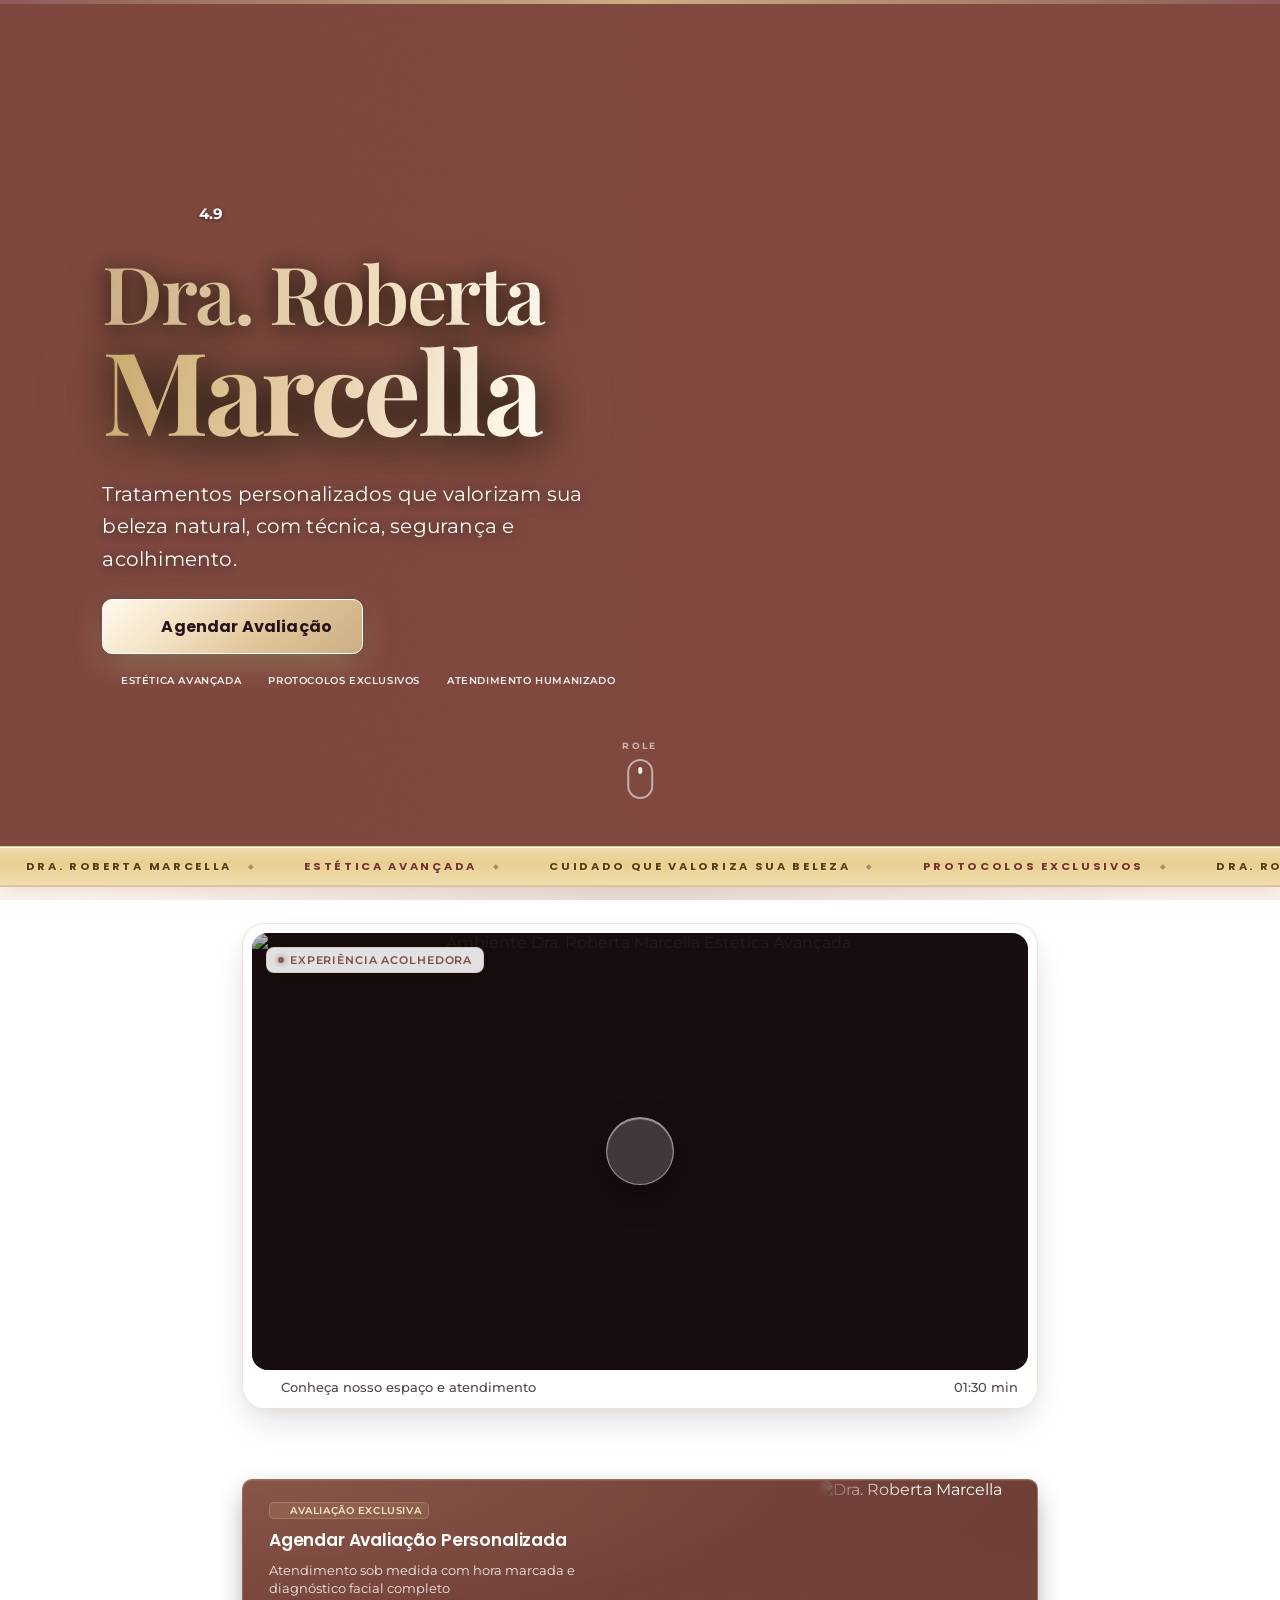
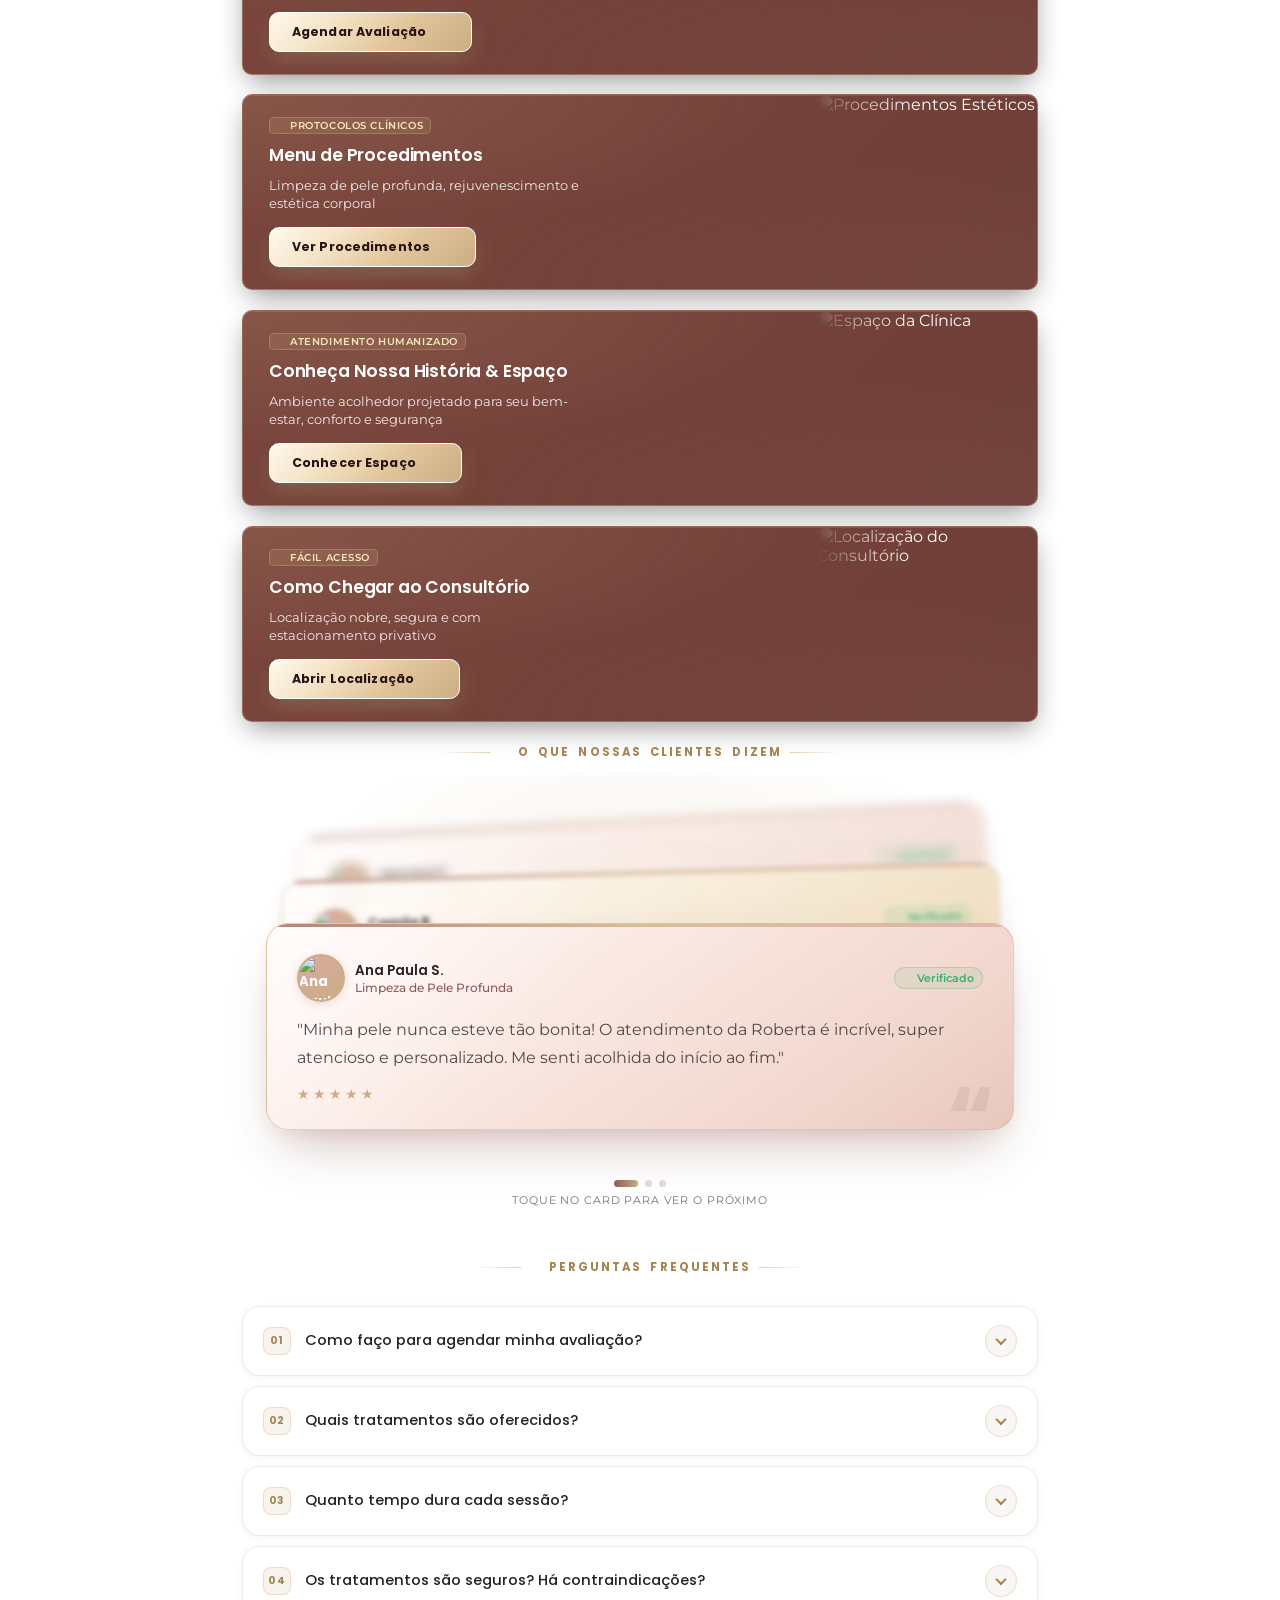
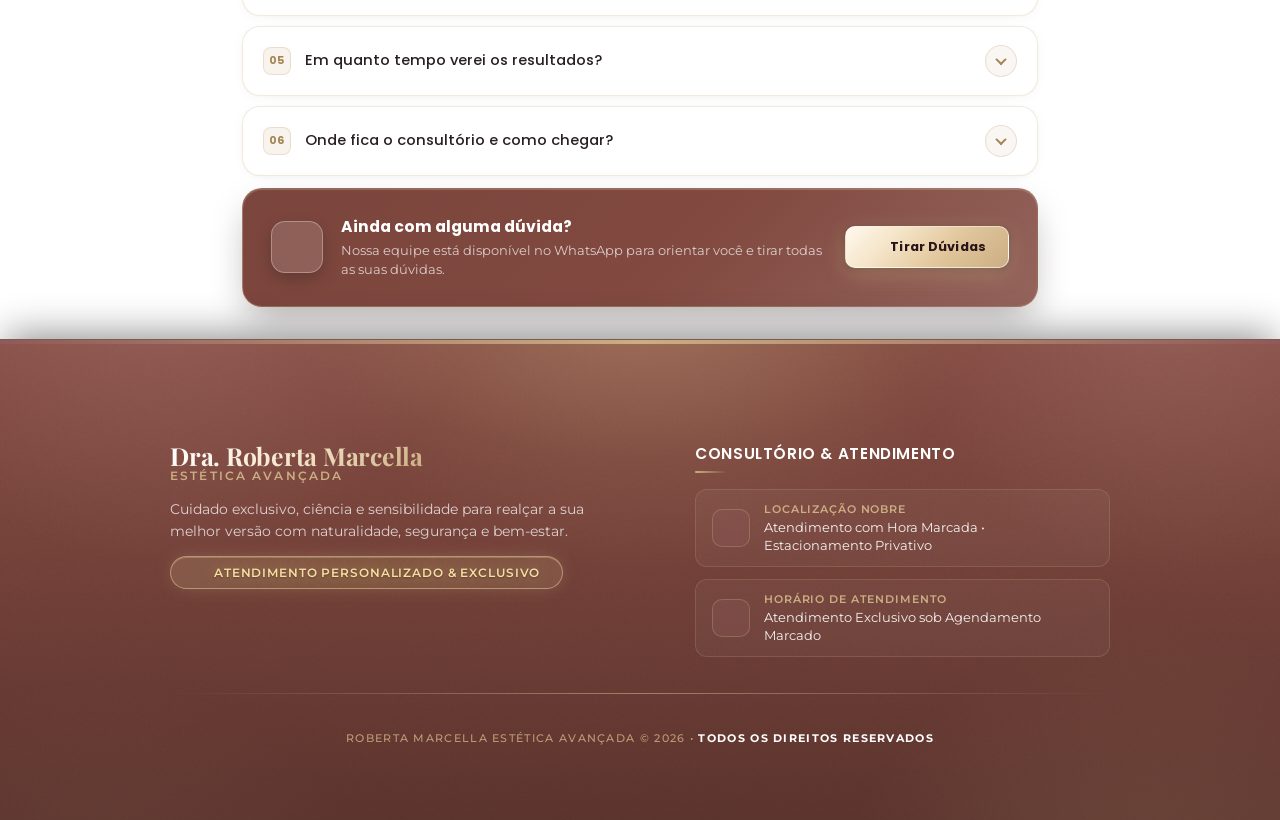
==== index.html @ 6a28aa2c "Update index.html" ====
<!DOCTYPE html>
<html lang="pt-BR" class="no-js">

<head>
  <meta charset="UTF-8">
  <meta name="viewport" content="width=device-width, initial-scale=1.0">
  <title>Dra. Roberta Marcella | Estética Avançada</title>
  <meta name="description"
    content="Agendamento de consultas, tratamentos corporais e faciais, protocolos exclusivos e contato direto com Dra. Roberta Marcella Estética Avançada.">
  
        <!-- ===================================================================
       PAINEL DE CONFIGURAÇÕES RÁPIDAS (DRA. ROBERTA MARCELLA)
       ===================================================================
       Como usar:
       • Cole o link direto da sua imagem (HTTPS) em cada campo abaixo.
       • Não precisa mexer em nenhum outro arquivo — tudo fica aqui!
       • Para o Hero, há 3 links responsivos (celular, tablet e computador).
       • Para os Cards e Depoimentos, cole o link único da imagem.
       =================================================================== -->
  <script>
    window.CONFIG_ROBERTA = {

      // ╔══════════════════════════════════════════════════════════════╗
      // ║  1. IMAGENS DO HERO — Uma para cada dispositivo              ║
      // ╚══════════════════════════════════════════════════════════════╝

      // Computador / Desktop (recomendado: 1920×1080px, paisagem larga):
      heroImgDesktop: 'https://github.com/robertamarcellaofc-eng/pagbio/blob/4ae8e3ae127b27260692e2192f2fcd5a905ad024/desktop.webp',

      // Tablet (recomendado: 1200×1000px, quase quadrada):
      heroImgTablet:  'https://images.unsplash.com/photo-1600334129128-685c5582fd35?q=80&w=1200&h=1000&auto=format&fit=crop',

      // Celular / Mobile (recomendado: 760×1200px, retrato/vertical):
      heroImgMobile:  'https://images.unsplash.com/photo-1594824476967-48c8b964273f?q=80&w=760&h=1200&auto=format&fit=crop',

      // Textura Premium de fundo do Hero (efeito Damask):
      heroTextureImg: 'https://images.unsplash.com/photo-1618005182384-a83a8bd57fbe?q=80&w=1000&auto=format&fit=crop',

      // ╔══════════════════════════════════════════════════════════════╗
      // ║  2. FOTOS DOS CARDS DE ATENDIMENTO                          ║
      // ║     Cole o link direto de cada foto (mesma imagem para      ║
      // ║     todos os tamanhos — o navegador adapta automaticamente). ║
      // ╚══════════════════════════════════════════════════════════════╝

      // Card 1 — Agendar Avaliação Personalizada:
      card1Img: 'https://images.unsplash.com/photo-1594824476967-48c8b964273f?q=80&w=900&auto=format&fit=crop',

      // Card 2 — Menu de Procedimentos:
      card2Img: 'https://images.unsplash.com/photo-1570172619644-dfd03ed5d881?q=80&w=900&auto=format&fit=crop',

      // Card 3 — Conheça Nossa História & Espaço:
      card3Img: 'https://images.unsplash.com/photo-1600334129128-685c5582fd35?q=80&w=900&auto=format&fit=crop',

      // Card 4 — Como Chegar ao Consultório:
      card4Img: 'https://images.unsplash.com/photo-1600334089648-b0d9d3028eb2?q=80&w=900&auto=format&fit=crop',

      // ╔══════════════════════════════════════════════════════════════╗
      // ║  3. FOTOS DOS DEPOIMENTOS DE CLIENTES                       ║
      // ╚══════════════════════════════════════════════════════════════╝

      // Depoimento 1 — Ana Paula S.:
      testiAvatar1: 'https://images.unsplash.com/photo-1552693673-1bf958298935?q=80&w=300&auto=format&fit=crop',

      // Depoimento 2 — Camila R.:
      testiAvatar2: 'https://images.unsplash.com/photo-1540555700478-4be289fbecef?q=80&w=300&auto=format&fit=crop',

      // Depoimento 3 — Mariana F.:
      testiAvatar3: 'https://images.unsplash.com/photo-1522337360788-8b13dee7a37e?q=80&w=300&auto=format&fit=crop',

      // ╔══════════════════════════════════════════════════════════════╗
      // ║  4. CONFIGURAÇÕES GERAIS                                    ║
      // ╚══════════════════════════════════════════════════════════════╝

      // Link do vídeo do YouTube (cole o link completo ou encurtado):
      videoUrl: 'https://www.youtube.com/watch?v=dQw4w9WgXcQ',

      // Número de WhatsApp oficial (com código do país + DDD + número):
      whatsappNumero: '5582993535363',

      // Títulos dinâmicos que se alternam na aba do navegador:
      titulosAba: [
        'Dra. Roberta Marcella | Estética Avançada',
        '✨ Olá! Seja muito bem-vinda(o)',
        'Dra. Roberta Marcella | Estética Avançada',
        '💖 Cuidado que valoriza sua beleza'
      ],
      tempoTrocaTituloMs: 3400
    };
  </script>

  <!-- Favicon e Ícone Oficial da aba via link online -->
  <link rel="icon" type="image/png" href="https://images.unsplash.com/photo-1594824476967-48c8b964273f?q=80&w=64&h=64&auto=format&fit=crop" id="siteFavicon">
  <link rel="apple-touch-icon" href="https://images.unsplash.com/photo-1594824476967-48c8b964273f?q=80&w=180&h=180&auto=format&fit=crop">
  
  <!-- Remove no-js imediatamente para transições visuais suaves -->
  <script>document.documentElement.classList.remove('no-js');</script>

  <!-- Fontes de Luxo: Playfair Display, Poppins & Montserrat -->
  <link rel="preconnect" href="https://fonts.googleapis.com">
  <link rel="preconnect" href="https://fonts.gstatic.com" crossorigin>
  <link rel="preload" as="style"
    href="https://fonts.googleapis.com/css2?family=Montserrat:ital,wght@0,300;0,400;0,500;0,600;0,700;1,400&family=Playfair+Display:ital,wght@0,500;0,600;0,700;0,800;1,600&family=Poppins:wght@300;400;500;600;700;800&display=swap">
  <link
    href="https://fonts.googleapis.com/css2?family=Montserrat:ital,wght@0,300;0,400;0,500;0,600;0,700;1,400&family=Playfair+Display:ital,wght@0,500;0,600;0,700;0,800;1,600&family=Poppins:wght@300;400;500;600;700;800&display=swap"
    rel="stylesheet" media="print" onload="this.media='all'">
  <noscript>
    <link
      href="https://fonts.googleapis.com/css2?family=Montserrat:ital,wght@0,300;0,400;0,500;0,600;0,700;1,400&family=Playfair+Display:ital,wght@0,500;0,600;0,700;0,800;1,600&family=Poppins:wght@300;400;500;600;700;800&display=swap"
      rel="stylesheet">
  </noscript>

    <!-- Folha de Estilos Centralizada e Unificada (CSS Completo) -->
  <style>
/* ===================================================================
   FOLHA DE ESTILOS UNIFICADA (CSS COMPLETO - DRA. ROBERTA MARCELLA)
   =================================================================== */
/* =========================================================
       SCROLLBAR PERSONALIZADA — paleta Roberta Marcella
       ========================================================= */
::-webkit-scrollbar {
  width: 6px;
}

::-webkit-scrollbar-track {
  background: #F9F3EE;
}

::-webkit-scrollbar-thumb {
  background: linear-gradient(180deg, #8E5A5A 0%, #CBAE83 100%);
  border-radius: 99px;
}

::-webkit-scrollbar-thumb:hover {
  background: #975a51;
}

/* Firefox */
* {
  scrollbar-width: thin;
  scrollbar-color: #8E5A5A #F9F3EE;
}

/* =========================================================
       TEMA: LIGHT MODERNO PREMIUM MINIMALISTA (Fundo Branco Puro & Bege Seda)
       Identidade: Roberta Marcela Estética (Wine, Rose, Ouro Champanhe & Branco)
       ========================================================= */
:root {
  /* =============================================================================
     ★★★ GUIA MESTRE DE CONFIGURAÇÕES — DRA. ROBERTA MARCELLA ★★★
     Todas as cores estão em formato HEX (#RRGGBB).
     Altere os valores neste bloco para atualizar o site inteiro imediatamente.
     ============================================================================= */

  /* ─── 1. PALETA DE CORES OFICIAL (100% EM CÓDIGO HEX) ─────────────────────── */
  --cor-fundo-hero: #814940;
  /* ◀ HEX: Fundo nobre profundo do Hero (#251012) */
  --surface-card: #FFFFFF;
  /* ◀ HEX: Superfície dos cards (#FFFFFF) */
  --color-wine: #8E5A5A;
  /* ◀ HEX: Vinho de assinatura Roberta (#8E5A5A) */
  --color-wine-dark: #975a51;
  /* ◀ HEX: Vinho escuro para destaque (#6D3D3D) */
  --color-wine-soft: #8E5A5A14;
  /* ◀ HEX: Vinho translúcido suave (8% opacidade) */
  --color-rose: #D9A9A4;
  /* ◀ HEX: Rosa estética suave (#D9A9A4) */
  --color-gold: #CBAE83;
  /* ◀ HEX: Dourado nobre champanhe (#CBAE83) */
  --color-gold-dark: #A58452;
  /* ◀ HEX: Dourado escuro para contraste (#A58452) */
  --color-gold-light: #F5E5C9;
  /* ◀ HEX: Dourado claro suave (#F5E5C9) */
  --color-gold-ivory: #FFF9EE;
  /* ◀ HEX: Dourado marfim (#FFF9EE) */
  --color-white: #FFFFFF;
  /* ◀ HEX: Branco puro (#FFFFFF) */

  --text-dark: #292020;
  /* ◀ HEX: Cor principal de títulos escuros (#292020) */
  --text-sub: #524747;
  /* ◀ HEX: Cor de textos secundários (#524747) */
  --text-muted: #7E7070;
  /* ◀ HEX: Cor de textos de apoio e legendas (#7E7070) */

  --border-card: #CBAE8347;
  /* ◀ HEX: Borda padrão de cards (dourado 28%) */
  --border-card-hover: #8E5A5A73;
  /* ◀ HEX: Borda hover de cards (vinho 45%) */

  --shadow-luxury: 0 14px 34px -6px #8E5A5A14, 0 4px 14px -2px #332B2B0A;
  --shadow-luxury-hover: 0 20px 42px -6px #8E5A5A29, 0 8px 20px -2px #CBAE831F;
  --ease-luxury: cubic-bezier(0.16, 1, 0.3, 1);

  /* ─── 2. FOTO OFICIAL DO HERO (Banner através de Links Online) ────────────── */
  --hero-img-mobile: url('https://images.unsplash.com/photo-1594824476967-48c8b964273f?q=80&w=760&h=1200&auto=format&fit=crop');
  --hero-img-tablet: url('https://images.unsplash.com/photo-1600334129128-685c5582fd35?q=80&w=1200&h=1000&auto=format&fit=crop');
  --hero-img-desktop: url('https://github.com/robertamarcellaofc-eng/pagbio/blob/4ae8e3ae127b27260692e2192f2fcd5a905ad024/desktop.webp');
  --hero-texture-img: url('https://images.unsplash.com/photo-1618005182384-a83a8bd57fbe?q=80&w=1000&auto=format&fit=crop');

  /* ─── 2b. IMAGEM LATERAL DOS CARDS 100% DENTRO DO CONTAINER ───────────────
     A imagem fica TOTALMENTE contida dentro do card (sem passar do container),
     com a lateral direita exibindo a foto e transicionando em degradê suave
     para a cor do fundo do card. Largura 100% personalizável por dispositivo.
     ─────────────────────────────────────────────────────────────────────────── */
  --card-img-largura-desktop: 220px;
  /* ◀ DESKTOP: largura da imagem lateral dentro do card */
  --card-img-degrade-corte-desktop: 30%;
  /* ◀ DESKTOP: início do degradê suave (da esquerda para a direita da foto) */
  --card-padding-direita-desktop: 180px;
  /* ◀ DESKTOP: espaço interno à direita para o texto não sobrepor o foco da foto */
  --card-gap-desktop: 20px;
  /* ◀ DESKTOP: espaçamento vertical entre os cards */

  --card-img-largura-tablet: 170px;
  /* ◀ TABLET : largura da imagem lateral dentro do card */
  --card-img-degrade-corte-tablet: 25%;
  /* ◀ TABLET : início do degradê suave */
  --card-padding-direita-tablet: 140px;
  /* ◀ TABLET : espaço interno à direita para o texto */
  --card-gap-tablet: 18px;
  /* ◀ TABLET : espaçamento vertical entre os cards */

  --card-img-largura-mobile: 130px;
  /* ◀ MOBILE : largura da imagem lateral dentro do card */
  --card-img-degrade-corte-mobile: 20%;
  /* ◀ MOBILE : início do degradê suave */
  --card-padding-direita-mobile: 100px;
  /* ◀ MOBILE : espaço interno à direita para o texto */
  --card-gap-mobile: 16px;
  /* ◀ MOBILE : espaçamento vertical entre os cards */

  /* ─── 3. DEGRADÊ E VISIBILIDADE DA FOTO DO HERO (Cores em HEX) ─────────────── */
  /* Desktop (lateral esquerda -> direita): */
  --hero-degrade-desktop-solido: 35%;
  /* ◀ DESKTOP: início do degradê a partir da esquerda (100% opaco da cor) */
  --hero-degrade-desktop-transparente: 68%;
  /* ◀ DESKTOP: ponto onde a foto fica 100% livre, nítida e transparente */
  --hero-degrade-desktop-cor-opacidade: 1;
  /* ◀ DESKTOP: 1 = 100% sólido da cor sobre o texto à esquerda */
  --hero-degrade-desktop-img-opacidade: 0;
  /* ◀ DESKTOP: sombra sobre a foto (0 = 100% transparente sobre a imagem) */

  /* Tablet (vertical topo -> base): */
  --hero-degrade-tablet-sombra-inicio: 30%;
  /* ◀ TABLET: início da transição suave a partir do topo (100% transparente) */
  --hero-degrade-tablet-sombra-solida: 62%;
  /* ◀ TABLET: início do fundo 100% sólido na base */

  /* Celular (vertical topo -> base): */
  --hero-degrade-mobile-sombra-inicio: 28%;
  /* ◀ MOBILE: início da transição suave a partir do topo (100% transparente) */
  --hero-degrade-mobile-sombra-solida: 58%;
  /* ◀ MOBILE: início do fundo 100% sólido na base */

  /* =============================================================================
     ─── 4. HERO: CONTAINER PRINCIPAL DO CONTEÚDO (.hero-content) ─────────────
     Controla a largura e altura do bloco geral de textos do Hero.
     ============================================================================= */
  --hero-content-largura-desktop: 620px;
  /* ◀ DESKTOP: largura do container principal */
  --hero-content-altura-desktop: auto;
  /* ◀ DESKTOP: altura do container principal */

  --hero-content-largura-tablet: 580px;
  /* ◀ TABLET : largura do container principal */
  --hero-content-altura-tablet: auto;
  /* ◀ TABLET : altura do container principal */

  --hero-content-largura-mobile: 100%;
  /* ◀ MOBILE : largura do container principal */
  --hero-content-altura-mobile: auto;
  /* ◀ MOBILE : altura do container principal */

  /* =============================================================================
     ─── 5. HERO: CONTAINER E TEXTOS DO TÍTULO («DRA. ROBERTA MARCELLA») ────────
     Controla tamanho, largura e altura do título por dispositivo.
     ============================================================================= */
  /* [DESKTOP] (computadores e notebooks ≥ 1024px) */
  --nome-largura-desktop: 860px;
  /* ◀ DESKTOP: largura do container do título */
  --nome-altura-desktop: auto;
  /* ◀ DESKTOP: altura do container do título */
  --nome-prefix-size-desktop: 5.0rem;
  /* ◀ DESKTOP: tamanho da fonte de «Dra. Roberta» */
  --nome-prefix-largura-desktop: 100%;
  /* ◀ DESKTOP: largura da linha «Dra. Roberta» */
  --nome-prefix-altura-desktop: 1.02;
  /* ◀ DESKTOP: altura de linha de «Dra. Roberta» */
  --nome-main-size-desktop: 7.2rem;
  /* ◀ DESKTOP: tamanho da fonte de «Marcella» */
  --nome-main-largura-desktop: 100%;
  /* ◀ DESKTOP: largura da linha «Marcella» */
  --nome-main-altura-desktop: 1.0;
  /* ◀ DESKTOP: altura de linha de «Marcella» */
  --nome-espacamento-desktop: -0.03em;
  /* ◀ DESKTOP: espaçamento entre letras */

  /* [TABLET] (iPads e tablets 481px a 1023px) */
  --nome-largura-tablet: 660px;
  /* ◀ TABLET : largura do container do título */
  --nome-altura-tablet: auto;
  /* ◀ TABLET : altura do container do título */
  --nome-prefix-size-tablet: 3.2rem;
  /* ◀ TABLET : tamanho da fonte de «Dra. Roberta» */
  --nome-prefix-largura-tablet: 100%;
  /* ◀ TABLET : largura da linha «Dra. Roberta» */
  --nome-prefix-altura-tablet: 1.04;
  /* ◀ TABLET : altura de linha de «Dra. Roberta» */
  --nome-main-size-tablet: 5.4rem;
  /* ◀ TABLET : tamanho da fonte de «Marcella» */
  --nome-main-largura-tablet: 100%;
  /* ◀ TABLET : largura da linha «Marcella» */
  --nome-main-altura-tablet: 1.02;
  /* ◀ TABLET : altura de linha de «Marcella» */
  --nome-espacamento-tablet: -0.03em;
  /* ◀ TABLET : espaçamento entre letras */

  /* [CELULAR] (smartphones ≤ 480px) */
  --nome-largura-mobile: 100%;
  /* ◀ MOBILE : largura do container do título */
  --nome-altura-mobile: auto;
  /* ◀ MOBILE : altura do container do título */
  --nome-prefix-size-mobile: 2.5rem;
  /* ◀ MOBILE : tamanho da fonte de «Dra. Roberta» */
  --nome-prefix-largura-mobile: 100%;
  /* ◀ MOBILE : largura da linha «Dra. Roberta» */
  --nome-prefix-altura-mobile: 1.05;
  /* ◀ MOBILE : altura de linha de «Dra. Roberta» */
  --nome-main-size-mobile: 4.0rem;
  /* ◀ MOBILE : tamanho da fonte de «Marcella» */
  --nome-main-largura-mobile: 100%;
  /* ◀ MOBILE : largura da linha «Marcella» */
  --nome-main-altura-mobile: 1.03;
  /* ◀ MOBILE : altura de linha de «Marcella» */
  --nome-espacamento-mobile: -0.025em;
  /* ◀ MOBILE : espaçamento entre letras */

  /* =============================================================================
     ─── 6. HERO: SUBTÍTULO / DESCRIÇÃO (.hero-subtitle) ────────────────────────
     Controla largura, altura e tamanho do texto de descrição do Hero.
     ============================================================================= */
  --hero-subtitulo-largura-desktop: 540px;
  /* ◀ DESKTOP: largura máxima do subtítulo */
  --hero-subtitulo-fonte-desktop: 1.25rem;
  /* ◀ DESKTOP: tamanho da fonte do subtítulo */
  --hero-subtitulo-altura-desktop: 1.62;
  /* ◀ DESKTOP: altura da linha do subtítulo */
  --hero-subtitulo-cor-desktop: #FFFFFF;
  /* ◀ DESKTOP: cor do texto em HEX */

  --hero-subtitulo-largura-tablet: 480px;
  /* ◀ TABLET : largura máxima do subtítulo */
  --hero-subtitulo-fonte-tablet: 1.05rem;
  /* ◀ TABLET : tamanho da fonte do subtítulo */
  --hero-subtitulo-altura-tablet: 1.55;
  /* ◀ TABLET : altura da linha do subtítulo */
  --hero-subtitulo-cor-tablet: #FFFFFF;
  /* ◀ TABLET : cor do texto em HEX */

  --hero-subtitulo-largura-mobile: 100%;
  /* ◀ MOBILE : largura máxima do subtítulo */
  --hero-subtitulo-fonte-mobile: 0.95rem;
  /* ◀ MOBILE : tamanho da fonte do subtítulo */
  --hero-subtitulo-altura-mobile: 1.50;
  /* ◀ MOBILE : altura da linha do subtítulo */
  --hero-subtitulo-cor-mobile: #FFFFFF;
  /* ◀ MOBILE : cor do texto em HEX */

  /* =============================================================================
     ─── 7. QUESTÕES / FAQ (DOBRA 6 — PERGUNTAS FREQUENTES) ─────────────────────
     Controla container geral, cards, perguntas, respostas e cores em HEX.
     ============================================================================= */
  /* Container geral da lista de questões */
  --faq-container-largura-desktop: 880px;
  /* ◀ FAQ: largura máxima no desktop */
  --faq-container-largura-mobile: 100%;
  /* ◀ FAQ: largura máxima no mobile */

  /* Card individual da questão (.faq-item) */
  --faq-card-largura: 100%;
  /* ◀ FAQ: largura do card */
  --faq-card-altura-min: 68px;
  /* ◀ FAQ: altura mínima da pergunta fechada */
  --faq-card-fundo: #FFFFFF;
  /* ◀ FAQ: cor de fundo fechado em HEX */
  --faq-card-fundo-aberto: #FBF7F4;
  /* ◀ FAQ: cor de fundo aberto em HEX */
  --faq-card-borda: #CBAE8342;
  /* ◀ FAQ: cor da borda fechado em HEX */
  --faq-card-borda-aberto: #8E5A5A6B;
  /* ◀ FAQ: cor da borda aberto em HEX */

  /* Texto da Pergunta (.faq-q-text) */
  --faq-pergunta-fonte-desktop: 0.92rem;
  /* ◀ FAQ: tamanho da fonte da pergunta no desktop */
  --faq-pergunta-fonte-mobile: 0.88rem;
  /* ◀ FAQ: tamanho da fonte da pergunta no celular */
  --faq-pergunta-altura-linha: 1.45;
  /* ◀ FAQ: altura da linha do texto da pergunta */
  --faq-pergunta-cor: #292020;
  /* ◀ FAQ: cor do texto da pergunta fechada em HEX */
  --faq-pergunta-cor-aberto: #975a51;
  /* ◀ FAQ: cor do texto da pergunta aberta em HEX */

  /* Texto da Resposta (.faq-answer-inner) */
  --faq-resposta-fonte-desktop: 0.86rem;
  /* ◀ FAQ: tamanho da fonte da resposta no desktop */
  --faq-resposta-fonte-mobile: 0.82rem;
  /* ◀ FAQ: tamanho da fonte da resposta no celular */
  --faq-resposta-altura-linha: 1.80;
  /* ◀ FAQ: altura da linha da resposta */
  --faq-resposta-cor: #524747;
  /* ◀ FAQ: cor do texto da resposta em HEX */
  --faq-resposta-fundo: #FAF6F2CC;
  /* ◀ FAQ: cor de fundo da caixa de resposta em HEX */
  --faq-resposta-borda: #CBAE832E;
  /* ◀ FAQ: borda da caixa de resposta em HEX */

  /* Número da Questão (.faq-num) */
  --faq-num-largura: 28px;
  /* ◀ FAQ: largura do círculo/pill do número */
  --faq-num-altura: 28px;
  /* ◀ FAQ: altura do círculo/pill do número */
  --faq-num-fonte: 0.66rem;
  /* ◀ FAQ: tamanho do número */
  --faq-num-fundo: #CBAE8324;
  /* ◀ FAQ: fundo do número fechado em HEX */
  --faq-num-fundo-aberto: #8E5A5A;
  /* ◀ FAQ: fundo do número aberto em HEX */
  --faq-num-cor: #A58452;
  /* ◀ FAQ: cor do número fechado em HEX */
  --faq-num-cor-aberto: #FFFFFF;
  /* ◀ FAQ: cor do número aberto em HEX */
}

/* =============================================================================
   ★★★ ÍNDICE GERAL DE SEÇÕES & ENDEREÇOS (HTML ⇄ CSS) ★★★
   Guia rápido para localizar qualquer seção tanto no HTML quanto no CSS:

   [SEÇÃO 1] HERO / BANNER PRINCIPAL
   • HTML: <section class="hero-section"> (linhas ~65 a ~145)
   • CSS : style.css (linhas ~330 base e ~3310 responsivo)
   • Variáveis de Controle no :root:
     - Container geral: --hero-content-largura-* e --hero-content-altura-*
     - Título «Dra. Roberta Marcella»: --nome-largura-*, --nome-prefix-size-*, --nome-main-size-*
     - Subtítulo: --hero-subtitulo-largura-*, --hero-subtitulo-fonte-*
     - Degradê e Visibilidade da foto: --hero-degrade-*

   [SEÇÃO 2] MARQUEE INFINITO (FAIXA DE DESTAQUES)
   • HTML: <section class="marquee-strip"> (linhas ~145 a ~175)
   • CSS : style.css (linhas ~540 a ~600)

   [SEÇÃO 3] PLAYER DE VÍDEO CINEMA
   • HTML: <section class="video-card-section"> (linhas ~180 a ~245)
   • CSS : style.css (linhas ~610 a ~720 e ~3205 a ~3225)
   • Configuração de Vídeo (YouTube URL/ID): no script.js em VIDEO_CONFIG

   [SEÇÃO 4] BOTÕES E CARDS DE ATENDIMENTO (BIO LINKS)
   • HTML: <div class="links-column" id="secao-agendar"> (linhas ~250 a ~350)
   • CSS : style.css (linhas ~800 a ~1050 e ~3495 a ~3815)
   • Itens:
     - Card 1: Agendar Avaliação Personalizada (Abre modal de agendamento)
     - Card 2: Guia de Procedimentos Exclusivos (Link / WhatsApp)
     - Card 3: Falar no WhatsApp com Roberta
     - Card 4: Localização e Como Chegar (Google Maps)
     - Card 5: Instagram Oficial

   [SEÇÃO 5] QUEM SÃO NOSSOS CLIENTES (DEPOIMENTOS)
   • HTML: <section class="testimonials-section"> (linhas ~355 a ~450)
   • CSS : style.css (linhas ~1350 a ~1650)
   • Depoimentos: 1 (Ana Paula S.), 2 (Camila R.), 3 (Mariana F.)

   [SEÇÃO 6] QUESTÕES / PERGUNTAS FREQUENTES (FAQ)
   • HTML: <section class="faq-section"> (linhas ~455 a ~620)
   • CSS : style.css (linhas ~2165 a ~2415)
   • Variáveis de Controle no :root: --faq-container-largura-*, --faq-card-*, --faq-pergunta-*, --faq-resposta-*

   [SEÇÃO 7] CTA TIRAR DÚVIDAS NO WHATSAPP
   • HTML: <div class="faq-contact-card"> (linhas ~625 a ~645)
   • CSS : style.css (linhas ~2420 a ~2575)

   [SEÇÃO 8] RODAPÉ INSTITUCIONAL (FOOTER)
   • HTML: <footer class="bio-footer"> (linhas ~655 a ~670)
   • CSS : style.css (linhas ~2780 a ~2860 e ~3820 a ~3880)

   [SEÇÃO 9] MODAL DE AGENDAMENTO PERSONALIZADO
   • HTML: <div class="agend-modal" id="agendModal"> (linhas ~680 a ~790)
   • CSS : style.css (linhas ~2870 a ~3135)
   ============================================================================= */

/* Barra de progresso animada fixa no topo superior do header */
.header-scroll-progress-bar {
  position: fixed;
  top: 0;
  left: 0;
  height: 4px;
  width: 0%;
  background: linear-gradient(90deg, #8E5A5A 0%, #CBAE83 35%, #FFF0D4 55%, #CBAE83 75%, #8E5A5A 100%);
  box-shadow: 0 0 14px rgba(203, 174, 131, 0.9), 0 0 6px rgba(255, 240, 212, 0.8);
  z-index: 99999;
  transition: width 0.08s ease-out;
  pointer-events: none;
}

* {
  box-sizing: border-box;
  margin: 0;
  padding: 0;
}

body {
  min-height: 100vh;
  color: var(--text-dark);
  font-family: 'Montserrat', sans-serif;
  display: flex;
  flex-direction: column;
  align-items: center;
  padding: 0;
  /* O espaçamento lateral fica por conta de cada seção, para permitir seções full-bleed */
  position: relative;
  overflow-x: hidden;
  -webkit-font-smoothing: antialiased;
  /* Fundo branco "premium": continua branco, mas com camadas suaves de
         luz colorida (dourado/rosé/vinho) para dar profundidade sem perder
         a base clara, mais um leve véu de textura para um acabamento
         moderno e sofisticado (não plano). Os destaques em vinho/dourado
         logo abaixo do cabeçalho e logo acima do rodapé usam a mesma cor
         de fundo dessas duas peças, para a página inteira parecer uma
         coisa só (sem sair da paleta já usada na landing page). Alguns
         brilhos brancos suaves (detalhes brancos) reforçam o acabamento
         minimalista, sem tirar o fundo do branco. */
  background-color: #FFFFFF;
  background-image:
    radial-gradient(520px circle at 22% 30%, rgba(255, 255, 255, 0.9), transparent 60%),
    radial-gradient(460px circle at 82% 62%, rgba(255, 255, 255, 0.85), transparent 60%),
    radial-gradient(1200px circle at 8% -5%, rgba(203, 174, 131, 0.16), transparent 55%),
    radial-gradient(950px circle at 96% 8%, rgba(217, 169, 164, 0.16), transparent 55%),
    radial-gradient(900px circle at 50% 0%, rgba(142, 90, 90, 0.10), transparent 45%),
    radial-gradient(850px circle at 100% 58%, rgba(142, 90, 90, 0.08), transparent 55%),
    radial-gradient(700px circle at 15% 45%, rgba(203, 174, 131, 0.07), transparent 55%),
    radial-gradient(1100px circle at 50% 100%, rgba(142, 90, 90, 0.16), transparent 50%),
    linear-gradient(180deg, #FFFFFF 0%, #FDFBF8 35%, #FDF9F5 65%, #FBF2EF 100%);
  background-attachment: fixed;
}

/* Véu de grão finíssimo sobre todo o fundo branco: dá um acabamento
       "premium" (levemente texturizado, como papel/tecido nobre) sem
       tirar o fundo do branco nem atrapalhar a leitura */
body::before {
  content: '';
  position: fixed;
  inset: 0;
  z-index: 0;
  pointer-events: none;
  opacity: 0.035;
  mix-blend-mode: multiply;
  background-image: url("data:image/svg+xml,%3Csvg xmlns='http://www.w3.org/2000/svg' width='160' height='160'%3E%3Cfilter id='n'%3E%3CfeTurbulence type='fractalNoise' baseFrequency='0.9' numOctaves='2' stitchTiles='stitch'/%3E%3C/filter%3E%3Crect width='100%25' height='100%25' filter='url(%23n)'/%3E%3C/svg%3E");
}

/* =========================================================
       ANIMAÇÕES DE ROLAGEM — entrada, texto e saída, usadas na
       página inteira. Um elemento com a classe .reveal começa
       escondido; ao entrar na tela ganha a classe .in-view (JS,
       via IntersectionObserver) e aparece suavemente. Ao sair da
       tela de novo (rolando para cima ou para baixo), a classe é
       removida e ele volta ao estado escondido — assim reaparece
       (anima de novo) toda vez que passa pela viewport.
       Quem não tem JavaScript habilitado simplesmente vê tudo já
       visível (ver regra "no-js" mais abaixo), então nada some.
       ========================================================= */
.reveal {
  opacity: 0;
  transform: translateY(30px);
  transition: opacity 0.7s var(--ease-luxury), transform 0.7s var(--ease-luxury);
  will-change: opacity, transform;
}

.reveal.in-view {
  opacity: 1;
  transform: translateY(0);
}

.reveal-fade {
  opacity: 0;
  transition: opacity 0.8s ease;
}

.reveal-fade.in-view {
  opacity: 1;
}

/* Texto que entra palavra por palavra (o JS envolve cada palavra
       num <span class="word">); sem JS, o texto aparece normal e
       inteiro, sem nenhuma palavra escondida */
.reveal-text .word {
  display: inline-block;
  opacity: 0;
  transform: translateY(0.5em);
  transition: opacity 0.55s var(--ease-luxury), transform 0.55s var(--ease-luxury);
}

.reveal-text.in-view .word {
  opacity: 1;
  transform: translateY(0);
}

/* Sem JavaScript: nada de .reveal fica escondido para sempre */
html.no-js .reveal,
html.no-js .reveal-fade {
  opacity: 1;
  transform: none;
}

html.no-js .reveal-text .word {
  opacity: 1;
  transform: none;
}

/* Respeita a preferência de "reduzir movimento" do sistema/navegador:
       remove praticamente todas as animações e transições da página. */
@media (prefers-reduced-motion: reduce) {

  *,
  *::before,
  *::after {
    animation-duration: 0.01ms !important;
    animation-iteration-count: 1 !important;
    transition-duration: 0.01ms !important;
    scroll-behavior: auto !important;
  }

  .reveal,
  .reveal-fade,
  .bio-btn,
  .faq-item,
  .hero-cta-button,
  .testi-carousel.js-ready .testi-card>* {
    opacity: 1 !important;
    transform: none !important;
    translate: 0 0 !important;
  }

  .reveal-text .word {
    opacity: 1 !important;
    transform: none !important;
  }
}

/* Ocultação acessível (SEO e leitores de tela) */
.sr-only {
  position: absolute;
  width: 1px;
  height: 1px;
  padding: 0;
  margin: -1px;
  overflow: hidden;
  clip: rect(0, 0, 0, 0);
  white-space: nowrap;
  border: 0;
}

/* =========================================================
       0. SEÇÃO HERO (Full-bleed com foto à direita & degradê lateral)
       ========================================================= */
.hero-section {
  position: relative;
  z-index: 1;
  width: 100%;
  overflow: hidden;
  display: flex;
  flex-direction: column;
  align-items: center;
  justify-content: center;
  padding: 95px 24px 70px;
  min-height: 75vh;
  background: var(--cor-fundo-hero, #251012); /* ◀ COR DO HERO — altere --cor-fundo-hero no :root */
  animation: fadeInHero 1s var(--ease-luxury) forwards;
}

/* Imagem de fundo da seção com a foto da Roberta na lateral direita (100% ESTÁTICA, responsiva) */
.hero-bg {
  position: absolute;
  inset: 0;
  z-index: 0;
  background-image: var(--hero-img-desktop);
  background-size: cover;
  background-position: right bottom;
  background-repeat: no-repeat;
  will-change: auto;
  transform: none !important;
  animation: none !important;
}

@media (max-width: 1024px) {
  .hero-bg {
    background-image: var(--hero-img-tablet, var(--hero-img-desktop));
  }
}

@media (max-width: 768px) {
  .hero-bg {
    background-image: var(--hero-img-mobile, var(--hero-img-tablet, var(--hero-img-desktop)));
    background-position: 72% center;
  }
}

@media (max-width: 1024px) {
  .hero-bg {
    background-image: var(--hero-img-tablet, var(--hero-img-desktop));
  }
}

@media (max-width: 768px) {
  .hero-bg {
    background-image: var(--hero-img-mobile, var(--hero-img-tablet, var(--hero-img-desktop)));
    background-position: 72% center;
  }
}

/* Degradê lateral do hero configurável:
   - 100% visível à esquerda sob o texto (cor sólida)
   - Transição suave até a foto
   - Fundo premium à esquerda: raio de luz + halos dourados + vignette */
.hero-scrim {
  position: absolute;
  inset: 0;
  z-index: 1;
  pointer-events: none;
  background:
    /* ─── CAMADA 1: Raio de luz diagonal dourado (efeito editorial de luxo) ─── */
    conic-gradient(
      from 215deg at 0% 105%,
      transparent 0deg,
      rgba(203, 174, 131, 0.07) 6deg,
      rgba(203, 174, 131, 0.14) 12deg,
      rgba(203, 174, 131, 0.07) 18deg,
      transparent 28deg,
      transparent 360deg
    ),
    /* ─── CAMADA 2: Halo dourado quente — centro-esquerdo ─── */
    radial-gradient(ellipse 70% 90% at 15% 60%,
      rgba(203, 174, 131, 0.28) 0%,
      rgba(142, 90, 90, 0.16) 42%,
      transparent 72%),
    /* ─── CAMADA 3: Brilho âmbar no canto inferior esquerdo ─── */
    radial-gradient(ellipse 50% 45% at 0% 100%,
      rgba(180, 130, 60, 0.22) 0%,
      rgba(142, 90, 90, 0.08) 50%,
      transparent 75%),
    /* ─── CAMADA 4: Acento rosê frio no canto superior esquerdo ─── */
    radial-gradient(ellipse 45% 55% at 5% 0%,
      rgba(217, 169, 164, 0.16) 0%,
      rgba(142, 90, 90, 0.06) 55%,
      transparent 70%),
    /* ─── CAMADA 5: Vignette escura nas bordas (profundidade) ─── */
    radial-gradient(ellipse 100% 100% at 50% 50%,
      transparent 55%,
      rgba(20, 8, 8, 0.30) 100%),
    /* ─── CAMADA 6: Degradê lateral principal (cor hero → transparente) ─── */
    linear-gradient(90deg,
      color-mix(in srgb, var(--cor-fundo-hero) calc(var(--hero-degrade-desktop-cor-opacidade) * 100%), transparent) 0%,
      color-mix(in srgb, var(--cor-fundo-hero) calc(var(--hero-degrade-desktop-cor-opacidade) * 100%), transparent) var(--hero-degrade-desktop-solido),
      color-mix(in srgb, var(--cor-fundo-hero) calc(var(--hero-degrade-desktop-cor-opacidade) * 45%), transparent) calc((var(--hero-degrade-desktop-solido) + var(--hero-degrade-desktop-transparente)) / 2),
      color-mix(in srgb, var(--cor-fundo-hero) 0%, transparent) var(--hero-degrade-desktop-transparente),
      transparent 100%);
}

/* ═══════════════════════════════════════════════════════════════════
   TEXTURA PREMIUM HERO — Damask + Grain
   Camada de textura dupla: tecido damask escuro (imagem) + grain fino (SVG)
   Ambas mascaradas para sumir antes da foto da Dra. Roberta
   ═══════════════════════════════════════════════════════════════════ */
.hero-section::after {
  content: '';
  position: absolute;
  inset: 0;
  z-index: 1;
  pointer-events: none;

  /* Camada 1 (topo): grain fino para micro-textura sobre o damask
     Camada 2 (base): textura damask premium — padrão brocado escuro vinho */
  background-image:
    /* Grain sutil por cima */
    url("data:image/svg+xml,%3Csvg xmlns='http://www.w3.org/2000/svg' width='180' height='180'%3E%3Cfilter id='g'%3E%3CfeTurbulence type='fractalNoise' baseFrequency='0.80' numOctaves='4' stitchTiles='stitch'/%3E%3CfeColorMatrix type='saturate' values='0'/%3E%3C/filter%3E%3Crect width='180' height='180' filter='url(%23g)' opacity='0.6'/%3E%3C/svg%3E"),
    /* Textura damask premium original */
    var(--hero-texture-img, url('https://images.unsplash.com/photo-1618005182384-a83a8bd57fbe?q=80&w=1000&auto=format&fit=crop'));

  background-repeat: repeat, repeat;
  background-size: 180px 180px, 520px 520px;
  background-blend-mode: overlay, normal;

  /* Máscara em gradiente: textura rica à esquerda → invisível antes da foto */
  -webkit-mask-image: linear-gradient(90deg,
    rgba(255,255,255, 0.22) 0%,
    rgba(255,255,255, 0.20) 20%,
    rgba(255,255,255, 0.12) 38%,
    rgba(255,255,255, 0.04) 50%,
    transparent 65%);
  mask-image: linear-gradient(90deg,
    rgba(255,255,255, 0.22) 0%,
    rgba(255,255,255, 0.20) 20%,
    rgba(255,255,255, 0.12) 38%,
    rgba(255,255,255, 0.04) 50%,
    transparent 65%);

  /* multiply: funde a textura ao fundo escuro sem clarear — efeito veludo */
  mix-blend-mode: multiply;
  opacity: 0.85;
}

/* Coluna de conteúdo do Hero (alinhada à esquerda no desktop) */
.hero-content {
  position: relative;
  z-index: 2;
  width: 100%;
  max-width: 1120px;
  display: flex;
  flex-direction: column;
  align-items: flex-start;
  text-align: left;
  gap: 16px;
}

.hero-trust {
  display: flex;
  flex-wrap: wrap;
  justify-content: flex-start;
  gap: 10px;
  margin-top: 6px;
}

.hero-trust-item {
  display: inline-flex;
  align-items: center;
  gap: 6px;
  padding: 7px 15px;
  border-radius: 999px;
  background: rgba(255, 255, 255, 0.12);
  border: 1px solid rgba(255, 255, 255, 0.25);
  backdrop-filter: blur(10px);
  -webkit-backdrop-filter: blur(10px);
  font-size: 0.68rem;
  font-weight: 600;
  letter-spacing: 0.06em;
  text-transform: uppercase;
  white-space: nowrap;
  color: rgba(255, 255, 255, 0.95);
  box-shadow: 0 4px 14px rgba(0, 0, 0, 0.22);
}

.hero-trust-item i,
.hero-trust-item svg {
  width: 13px;
  height: 13px;
  color: var(--color-gold);
  stroke: var(--color-gold);
}

.hero-subtitle {
  font-family: 'Montserrat', sans-serif;
  font-size: clamp(1rem, 2.2vw, 1.15rem);
  font-weight: 400;
  letter-spacing: 0.01em;
  max-width: 520px;
  line-height: 1.6;
  color: rgba(255, 255, 255, 0.94);
  text-shadow: 0 2px 14px rgba(20, 10, 10, 0.6);
}

.hero-cta-button {
  margin-top: 6px;
}

/* Indicador de rolagem no rodapé do Hero — convida a descer a página */
.hero-scroll-cue {
  position: absolute;
  left: 50%;
  bottom: 22px;
  transform: translateX(-50%);
  z-index: 2;
  display: none;
  flex-direction: column;
  align-items: center;
  gap: 8px;
  pointer-events: none;
}

/* Texto "role" */
.hero-scroll-cue span {
  font-size: 0.57rem;
  font-weight: 700;
  letter-spacing: 0.26em;
  text-transform: uppercase;
  color: rgba(255, 255, 255, 0.60);
  animation: scrollCueFade 2.6s ease-in-out infinite;
}

/* Contêiner do mouse estilizado */
.hero-scroll-cue .scroll-mouse {
  width: 26px;
  height: 40px;
  border: 2px solid rgba(255, 255, 255, 0.55);
  border-radius: 13px;
  position: relative;
  display: flex;
  justify-content: center;
  animation: scrollCueFade 2.6s ease-in-out infinite;
}

/* Bolinha que cai dentro do mouse */
.hero-scroll-cue .scroll-mouse::before {
  content: '';
  position: absolute;
  top: 6px;
  width: 4px;
  height: 7px;
  border-radius: 2px;
  background: rgba(255, 255, 255, 0.90);
  animation: scrollDot 2.6s ease-in-out infinite;
}

/* Seta dupla abaixo do mouse */
.hero-scroll-cue .scroll-arrows {
  display: flex;
  flex-direction: column;
  align-items: center;
  gap: 1px;
  animation: scrollArrowBounce 2.6s ease-in-out infinite;
}

.hero-scroll-cue .scroll-arrows svg {
  display: block;
  opacity: 0;
}

.hero-scroll-cue .scroll-arrows svg:nth-child(1) {
  animation: arrowFade 2.6s ease-in-out infinite 0.0s;
}

.hero-scroll-cue .scroll-arrows svg:nth-child(2) {
  animation: arrowFade 2.6s ease-in-out infinite 0.18s;
}

@keyframes scrollDot {
  0% {
    transform: translateY(0);
    opacity: 1;
  }

  50% {
    transform: translateY(14px);
    opacity: 0.2;
  }

  55% {
    transform: translateY(0);
    opacity: 0;
  }

  60% {
    transform: translateY(0);
    opacity: 1;
  }

  100% {
    transform: translateY(0);
    opacity: 1;
  }
}

@keyframes scrollArrowBounce {

  0%,
  100% {
    transform: translateY(0);
  }

  50% {
    transform: translateY(5px);
  }
}

@keyframes arrowFade {

  0%,
  40% {
    opacity: 0.35;
  }

  70% {
    opacity: 0.90;
  }

  100% {
    opacity: 0.35;
  }
}

@keyframes scrollCueFade {

  0%,
  100% {
    opacity: 0.60;
  }

  50% {
    opacity: 1;
  }
}

/* Faixa de destaque no topo do header, na mesma cor do botão de
       "Agendar Avaliação" (vinho -> dourado -> vinho) */
.hero-section::before {
  content: '';
  position: absolute;
  top: 0;
  left: 0;
  right: 0;
  height: 4px;
  z-index: 3;
  background: linear-gradient(90deg, var(--color-wine) 0%, var(--color-gold) 50%, var(--color-wine) 100%);
}

/* Selos de confiança logo abaixo do botão, no mesmo acabamento de
       vidro fosco do botão — dão credibilidade sem poluir o visual */
.hero-trust {
  display: flex;
  flex-wrap: wrap;
  justify-content: center;
  gap: 8px;
  margin-top: 2px;
}

.hero-trust-item {
  display: inline-flex;
  align-items: center;
  gap: 6px;
  padding: 6px 12px;
  border-radius: 999px;
  background: rgba(255, 255, 255, 0.10);
  border: 1px solid rgba(255, 255, 255, 0.22);
  backdrop-filter: blur(8px);
  -webkit-backdrop-filter: blur(8px);
  font-size: 0.63rem;
  font-weight: 600;
  letter-spacing: 0.06em;
  text-transform: uppercase;
  white-space: nowrap;
  color: rgba(255, 255, 255, 0.9);
}

.hero-trust-item i,
.hero-trust-item svg {
  width: 13px;
  height: 13px;
  color: var(--color-gold);
  stroke: var(--color-gold);
}

/* Texto de bio: sempre legível sobre a foto, em qualquer tamanho de
       tela, com uma tipografia um pouco mais respirada (melhor
       line-height e leve espaçamento entre letras) */
.hero-subtitle {
  font-family: 'Montserrat', sans-serif;
  font-size: clamp(1rem, 2.3vw, 1.2rem);
  font-weight: 400;
  letter-spacing: 0.01em;
  max-width: 480px;
  line-height: 1.65;
  color: rgba(255, 255, 255, 0.94);
  text-shadow: 0 2px 14px rgba(20, 10, 10, 0.45);
}

/* Os seletores abaixo são escopados em .hero-section de propósito:
       assim eles têm prioridade sobre as regras-base de .profile-title e
       .tag-aesthetic (definidas mais adiante na folha de estilo), sem
       depender da ordem em que aparecem no arquivo. */
.hero-section .profile-title {
  filter: drop-shadow(0 2px 10px rgba(181, 138, 70, 0.25)) drop-shadow(0 4px 18px rgba(20, 10, 10, 0.4));
}

.hero-section .tag-aesthetic {
  background: rgba(255, 255, 255, 0.14);
  border-color: rgba(255, 255, 255, 0.4);
  color: #F3E5AB;
  backdrop-filter: blur(6px);
  -webkit-backdrop-filter: blur(6px);
  box-shadow: 0 2px 10px rgba(20, 10, 10, 0.25);
}

@media (max-width: 768px) {
  .hero-section {
    min-height: 72vh;
    padding: 88px 20px 55px;
  }

  .hero-bg {
    background-position: 72% center;
  }

  .hero-scrim {
    background:
      linear-gradient(180deg,
        transparent 0%,
        transparent var(--hero-degrade-tablet-sombra-inicio),
        color-mix(in srgb, var(--cor-fundo-hero) 35%, transparent) calc((var(--hero-degrade-tablet-sombra-inicio) + var(--hero-degrade-tablet-sombra-solida)) / 2),
        color-mix(in srgb, var(--cor-fundo-hero) 92%, transparent) var(--hero-degrade-tablet-sombra-solida),
        var(--cor-fundo-hero) 80%,
        var(--cor-fundo-hero) 100%);
  }

  /* Textura noise não é necessária no mobile (degradê vertical) */
  .hero-section::after {
    display: none;
  }

  .hero-content {
    align-items: center;
    text-align: center;
  }

  .hero-trust {
    justify-content: center;
  }
}

@media (min-width: 768px) {
  .hero-section {
    min-height: 76vh;
    padding: 95px 36px 65px;
  }

  /* A partir do tablet há altura de sobra para o indicador de rolagem */
  .hero-scroll-cue {
    display: flex;
  }
}

@media (min-width: 1024px) {
  .hero-section {
    min-height: 82vh;
    padding: 115px 56px 80px 72px;
  }

  .hero-content {
    max-width: 780px;
    align-items: flex-start;
    text-align: left;
    gap: 18px;
  }

  .hero-section .profile-title {
    /* font-size gerenciado pelas variáveis --nome-prefix-size-desktop e --nome-main-size-desktop */
    font-size: unset;
  }

  .hero-subtitle {
    max-width: 480px;
  }

  .hero-cta-button {
    margin-top: 8px;
  }
}

@keyframes fadeInHero {
  from {
    opacity: 0;
    transform: translateY(-14px);
  }

  to {
    opacity: 1;
    transform: translateY(0);
  }
}

/* Botão "Agendar Avaliação": tonalidade ouro igual ao nome Marcella, raio de borda 10px e ícone animado */
.hero-cta-button {
  position: relative;
  display: inline-flex;
  align-items: center;
  gap: 10px;
  margin-top: 6px;
  padding: 14px 30px;
  overflow: hidden;
  font-family: 'Poppins', sans-serif;
  /* Tonalidade ouro champanhe igual ao nome Marcella */
  background: linear-gradient(135deg, #FFF9EE 0%, #F5E5C9 28%, #E2C69B 62%, #CBAE83 100%);
  color: #271418;
  font-size: 1rem;
  font-weight: 700;
  letter-spacing: 0.01em;
  text-decoration: none;
  /* Raio de borda 10 conforme exigido no áudio */
  border-radius: 10px;
  border: 1.5px solid #FFFFFF;
  box-shadow: 0 10px 28px -4px rgba(203, 174, 131, 0.55), 0 4px 14px rgba(0, 0, 0, 0.35);
  transition: transform 0.35s var(--ease-luxury), box-shadow 0.35s var(--ease-luxury), background 0.35s ease, border-color 0.35s ease, opacity 0.7s var(--ease-luxury) 0.4s, translate 0.7s var(--ease-luxury) 0.4s;
  cursor: pointer;
  opacity: 0;
  translate: 0 24px;
}

.hero-cta-button.in-view {
  opacity: 1;
  translate: 0 0;
}

/* Brilho que desliza pelo botão no hover — efeito glow de varredura */
.hero-cta-button::before {
  content: '';
  position: absolute;
  top: 0;
  left: -120%;
  width: 60%;
  height: 100%;
  background: linear-gradient(90deg, transparent, rgba(255, 255, 255, 0.75), transparent);
  transform: skewX(-20deg);
  transition: left 0.75s ease;
  pointer-events: none;
}

.hero-cta-button:hover::before {
  left: 140%;
}

.hero-cta-button:hover {
  transform: translateY(-3px) scale(1.02);
  background: linear-gradient(135deg, #FFFFFF 0%, #FFF2DB 30%, #F0D5AA 70%, #D8B785 100%);
  border-color: #FFFFFF;
  box-shadow: 0 16px 36px -4px rgba(203, 174, 131, 0.70), 0 0 25px rgba(255, 245, 220, 0.5);
  color: #1F0D10;
}

/* Ícone do botão com animação pulsante contínua */
.hero-cta-button svg,
.hero-cta-button i {
  position: relative;
  z-index: 1;
  width: 18px;
  height: 18px;
  stroke-width: 2.5;
  color: #271418;
  stroke: #271418;
  animation: heroButtonIconPulse 1.8s ease-in-out infinite;
}

@keyframes heroButtonIconPulse {

  0%,
  100% {
    transform: scale(1);
  }

  15% {
    transform: scale(1.24);
  }

  30% {
    transform: scale(1.04);
  }

  45% {
    transform: scale(1.18);
  }

  60% {
    transform: scale(1);
  }
}

/* Envolve as duas metades do cartão central para que a barra de
       letreiro (marquee) entre elas possa ocupar 100% da largura da tela */
.page-content {
  position: relative;
  z-index: 1;
  width: 100%;
  display: flex;
  flex-direction: column;
  align-items: center;
  gap: 24px;
  padding-top: 32px;
}

/* Container Principal */
.bio-card-wrapper {
  position: relative;
  z-index: 1;
  width: 100%;
  max-width: 530px;
  padding: 0 18px;
  display: flex;
  flex-direction: column;
  align-items: center;
  text-align: center;
  gap: 24px;
  animation: fadeInPage 0.85s var(--ease-luxury) forwards;
}

@keyframes fadeInPage {
  from {
    opacity: 0;
    transform: translateY(18px);
  }

  to {
    opacity: 1;
    transform: translateY(0);
  }
}

@keyframes fadeInUp {
  from {
    opacity: 0;
    transform: translateY(22px);
  }

  to {
    opacity: 1;
    transform: translateY(0);
  }
}

/* =========================================================
       1. NOME EM DESTAQUE (dourado) + TAG "ESTÉTICA AVANÇADA"
          (fonte diferente, abaixo do nome) — dentro da Hero
       ========================================================= */

/* Nome Roberta Marcella em destaque, com gradiente dourado */
.profile-title {
  font-family: 'Poppins', sans-serif;
  font-size: clamp(2.25rem, 7vw, 3.5rem);
  font-weight: 700;
  letter-spacing: -0.02em;
  line-height: 1.1;
  background: rgba(203, 174, 131, 0.1);
  -webkit-background-clip: text;
  background-clip: text;
  -webkit-text-fill-color: transparent;
  filter: drop-shadow(0 2px 10px rgba(181, 138, 70, 0.25));
}

/* A animação de entrada por palavra (.word) separa o nome em <span>s;
       sem isto, o degradê dourado do nome (acima) não teria texto próprio
       para se recortar e o nome ficaria invisível. Repete o mesmo degradê
       em cada palavra para o efeito dourado continuar funcionando. */
.profile-title.reveal-text .word {
  background: rgba(203, 174, 131, 0.1);
  -webkit-background-clip: text;
  background-clip: text;
  -webkit-text-fill-color: transparent;
}

/* Tag com fonte diferente (Montserrat) da do nome (Poppins) */
.tag-aesthetic {
  display: inline-flex;
  align-items: center;
  gap: 6px;
  font-family: 'Montserrat', sans-serif;
  background: linear-gradient(135deg, rgba(203, 174, 131, 0.15) 0%, rgba(233, 197, 194, 0.2) 100%);
  border: 1px solid rgba(203, 174, 131, 0.4);
  padding: 5px 16px;
  border-radius: 999px;
  font-size: 0.78rem;
  font-weight: 600;
  color: #946927;
  text-transform: uppercase;
  letter-spacing: 0.14em;
  box-shadow: 0 2px 8px rgba(203, 174, 131, 0.15);
}

/* =========================================================
       LINHA LETREIRO INFINITO (Marquee: Roberta Marcella Estética Avançada)
       ========================================================= */
/* Full-bleed: ocupa 100% da largura da tela, de ponta a ponta,
       independente do container central de 530px ao redor dela */
/* ===== MARQUEE — FAIXA DOURADA PREMIUM ===== */
.marquee-strip {
  width: 100%;
  overflow: hidden;
  white-space: nowrap;
  position: relative;
  padding: 0;
  margin: 0;
  /* Degradê dourado — ouro escuro → ouro claro → ouro escuro */
  /* Dourado champanhe levinho — mais vivo com brilho sutil */
  background: linear-gradient(180deg,
      #F0DEB0 0%,
      #E8CE90 40%,
      #F0DEB0 100%);
  box-shadow:
    0 3px 18px -5px rgba(165, 132, 82, 0.30),
    inset 0 1px 0 rgba(255, 252, 235, 0.95),
    inset 0 -1px 0 rgba(165, 132, 82, 0.25);
  border-top: 1px solid rgba(220, 185, 110, 0.60);
  border-bottom: 1px solid rgba(180, 140, 70, 0.35);
}

/* Brilho em varredura — feixe de luz lento deslizando sobre o ouro */
.marquee-strip::before {
  content: '';
  position: absolute;
  top: 0;
  bottom: 0;
  left: -80%;
  width: 60%;
  background: linear-gradient(105deg,
      transparent 0%,
      rgba(255, 255, 235, 0.0) 35%,
      rgba(255, 252, 220, 0.52) 50%,
      rgba(255, 255, 235, 0.0) 65%,
      transparent 100%);
  animation: marqueeShimmer 7s ease-in-out infinite;
  pointer-events: none;
}

@keyframes marqueeShimmer {
  0% {
    left: -80%;
    opacity: 0;
  }

  8% {
    opacity: 1;
  }

  92% {
    opacity: 1;
  }

  100% {
    left: 120%;
    opacity: 0;
  }
}

.marquee-track {
  display: inline-flex;
  align-items: center;
  gap: 0;
  padding: 11px 0;
  animation: marqueeInfinite 36s linear infinite;
}

.marquee-item {
  display: inline-flex;
  align-items: center;
  gap: 1rem;
  padding: 0 1.6rem;
  font-family: 'Poppins', sans-serif;
  font-size: 0.70rem;
  font-weight: 700;
  letter-spacing: 0.24em;
  text-transform: uppercase;
  color: #5C3A10;
  white-space: nowrap;
  text-shadow: 0 1px 3px rgba(255, 245, 200, 0.55);
}

/* Separador mínimo */
.marquee-item .sparkle-bullet {
  font-size: 0.44rem;
  color: var(--color-wine-dark);
  opacity: 0.65;
  letter-spacing: 0;
  flex-shrink: 0;
}

/* Alternância: vinho escuro para contrastar com o dourado */
.marquee-item:nth-child(even) {
  color: #7A2E2E;
}

@keyframes marqueeInfinite {
  0% {
    transform: translateX(0);
  }

  100% {
    transform: translateX(-50%);
  }
}

/* =========================================================
       3. PLAY DE VÍDEO (Estética Minimalista Cinema no Fundo Claro)
       ========================================================= */
.video-card-section {
  width: 100%;
  margin: 4px 0 8px;
}

.video-player-frame {
  position: relative;
  width: 100%;
  border-radius: 22px;
  background: rgba(255, 255, 255, 0.85);
  backdrop-filter: blur(16px);
  -webkit-backdrop-filter: blur(16px);
  border: 1px solid rgba(203, 174, 131, 0.35);
  padding: 9px;
  box-shadow: 0 16px 36px -8px rgba(37, 16, 18, 0.16), 0 4px 16px rgba(0, 0, 0, 0.04);
  transition: all 0.35s var(--ease-luxury);
}

.video-player-frame:hover {
  border-color: rgba(142, 90, 90, 0.5);
  box-shadow: 0 20px 42px -6px rgba(37, 16, 18, 0.22), 0 8px 24px rgba(203, 174, 131, 0.15);
  transform: translateY(-2px);
}

.video-ratio-box {
  position: relative;
  width: 100%;
  padding-top: 56.25%;
  /* 16:9 Cinema */
  border-radius: 16px;
  overflow: hidden;
  background: #180D0E;
}

.video-ratio-box iframe {
  position: absolute;
  top: 0;
  left: 0;
  width: 100%;
  height: 100%;
  border: none;
}

/* Onde o player (API do YouTube, ou o iframe de reserva) é montado */
#youtubePlayerMount {
  position: absolute;
  inset: 0;
}

/* Capa Interativa com Play Button */
.video-cover-layer {
  position: absolute;
  inset: 0;
  z-index: 2;
  cursor: pointer;
  display: flex;
  align-items: center;
  justify-content: center;
  transition: opacity 0.4s ease;
  background-size: cover;
  background-position: center;
}

.video-cover-layer.is-active {
  opacity: 0;
  pointer-events: none;
}

.video-tint {
  position: absolute;
  inset: 0;
  background: linear-gradient(180deg, rgba(24, 13, 14, 0.25) 0%, rgba(24, 13, 14, 0.70) 100%);
  transition: background 0.3s ease;
}

.video-cover-layer:hover .video-tint {
  background: linear-gradient(180deg, rgba(24, 13, 14, 0.15) 0%, rgba(24, 13, 14, 0.60) 100%);
}

.badge-video-tag {
  position: absolute;
  top: 14px;
  left: 14px;
  z-index: 3;
  background: rgba(255, 255, 255, 0.88);
  border: 1px solid rgba(203, 174, 131, 0.45);
  backdrop-filter: blur(10px);
  -webkit-backdrop-filter: blur(10px);
  border-radius: 8px;
  padding: 5px 11px;
  font-size: 0.68rem;
  font-weight: 600;
  color: #7D4C44;
  letter-spacing: 0.08em;
  display: flex;
  align-items: center;
  gap: 6px;
  box-shadow: 0 4px 14px rgba(0, 0, 0, 0.15);
}

.badge-video-tag::before {
  content: '';
  width: 6px;
  height: 6px;
  background: var(--color-wine);
  border-radius: 50%;
  box-shadow: 0 0 6px var(--color-wine);
}

/* Botão Play em Glassmorphism Premium */
.play-btn-circle {
  position: relative;
  z-index: 3;
  width: 68px;
  height: 68px;
  border-radius: 50%;
  background: rgba(255, 255, 255, 0.18);
  backdrop-filter: blur(12px);
  -webkit-backdrop-filter: blur(12px);
  border: 1.5px solid rgba(255, 255, 255, 0.45);
  cursor: pointer;
  display: flex;
  align-items: center;
  justify-content: center;
  box-shadow: 0 12px 30px rgba(0, 0, 0, 0.35), inset 0 1px 1px rgba(255, 255, 255, 0.6);
  transition: all 0.35s var(--ease-luxury);
}

.play-btn-circle svg {
  width: 24px;
  height: 24px;
  fill: #FFFFFF;
  stroke: #FFFFFF;
  margin-left: 3px;
  filter: drop-shadow(0 2px 4px rgba(0, 0, 0, 0.3));
}

.video-cover-layer:hover .play-btn-circle {
  transform: scale(1.08);
  background: rgba(255, 255, 255, 0.32);
  border-color: rgba(255, 255, 255, 0.85);
  box-shadow: 0 16px 36px rgba(0, 0, 0, 0.45), 0 0 20px rgba(203, 174, 131, 0.4);
}

/* Controles customizados do player (play/pause e mudo/áudio) */
.video-controls {
  position: absolute;
  right: 12px;
  bottom: 12px;
  z-index: 4;
  display: flex;
  gap: 8px;
  opacity: 0;
  transform: translateY(6px);
  pointer-events: none;
  transition: opacity 0.3s ease, transform 0.3s ease;
}

.video-ratio-box.custom-controls.is-active .video-controls {
  opacity: 1;
  transform: translateY(0);
  pointer-events: auto;
}

.video-ctrl-btn {
  width: 40px;
  height: 40px;
  border-radius: 50%;
  display: flex;
  align-items: center;
  justify-content: center;
  background: rgba(24, 13, 14, 0.65);
  backdrop-filter: blur(10px);
  -webkit-backdrop-filter: blur(10px);
  border: 1px solid rgba(255, 255, 255, 0.35);
  color: #FFFFFF;
  cursor: pointer;
  transition: all 0.25s ease;
  padding: 0;
  box-shadow: 0 4px 12px rgba(0, 0, 0, 0.25);
}

.video-ctrl-btn:hover {
  background: var(--cor-fundo-hero);
  border-color: var(--color-gold);
  transform: scale(1.1);
  box-shadow: 0 6px 18px rgba(0, 0, 0, 0.35);
}

.video-ctrl-btn svg {
  width: 18px;
  height: 18px;
  stroke: #FFFFFF;
}

.video-foot-meta {
  display: flex;
  align-items: center;
  justify-content: space-between;
  padding: 10px 10px 4px;
  font-size: 0.8rem;
  color: var(--text-muted);
}

.video-foot-meta span {
  display: flex;
  align-items: center;
  gap: 5px;
  color: var(--text-sub);
  font-weight: 500;
}

/* =========================================================
       4. BOTÕES / HERO CARDS DE AÇÃO COM IMAGEM POP-OUT
       ========================================================= */
.links-column {
  width: 100%;
  display: flex;
  flex-direction: column;
  gap: var(--card-gap-desktop, 28px) !important;
  margin: 10px 0 16px;
}

/* Container de cada botão: encorpado, padronizado em todos os dispositivos */
.bio-hero-card {
  position: relative;
  display: flex;
  align-items: stretch;
  justify-content: space-between;
  cursor: default;
  text-align: left;
  font-family: inherit;
  min-height: 136px;
  background: #271418;
  border: 1.5px solid rgba(203, 174, 131, 0.38);
  border-radius: 10px;
  text-decoration: none;
  color: var(--text-dark);
  box-shadow:
    0 12px 28px -6px rgba(142, 90, 90, 0.10),
    0 4px 10px -2px rgba(203, 174, 131, 0.08);
  transition: all 0.38s cubic-bezier(0.16, 1, 0.3, 1);
  overflow: hidden;
  padding: 20px 135px 20px 24px;
  opacity: 0;
  translate: 0 28px;
}

.bio-hero-card.in-view {
  opacity: 1;
  translate: 0 0;
}

.links-column .bio-hero-card:nth-child(1) {
  transition-delay: 0s, 0s, 0s, 0s, 0.05s, 0.05s;
}

.links-column .bio-hero-card:nth-child(2) {
  transition-delay: 0s, 0s, 0s, 0s, 0.12s, 0.12s;
}

.links-column .bio-hero-card:nth-child(3) {
  transition-delay: 0s, 0s, 0s, 0s, 0.19s, 0.19s;
}

.links-column .bio-hero-card:nth-child(4) {
  transition-delay: 0s, 0s, 0s, 0s, 0.26s, 0.26s;
}

/* Animação de borda na LATERAL ESQUERDA por dentro do card no hover */
.bio-hero-card::before {
  content: '';
  position: absolute;
  top: 0;
  bottom: 0;
  left: 0;
  width: 4px;
  background: linear-gradient(180deg, var(--color-gold) 0%, #FFF2D6 40%, var(--color-wine) 100%);
  border-top-left-radius: 10px;
  border-bottom-left-radius: 10px;
  transform: scaleY(0);
  transform-origin: top center;
  transition: transform 0.38s cubic-bezier(0.16, 1, 0.3, 1);
  pointer-events: none;
  z-index: 5;
}

.bio-hero-card:hover::before {
  transform: scaleY(1);
}

.bio-hero-card:hover {
  background: rgba(203, 174, 131, 0.1);
  border-color: var(--color-wine);
  transform: none;
  box-shadow:
    0 18px 36px -8px rgba(142, 90, 90, 0.22),
    0 6px 16px rgba(203, 174, 131, 0.20);
}

/* Conteúdo do lado esquerdo do card */
.bio-hero-card-content {
  display: flex !important;
  flex-direction: column !important;
  justify-content: center !important;
  gap: 6px !important;
  z-index: 5 !important;
  position: relative !important;
  flex: 1 !important;
  min-width: 0 !important;
}

.bio-hero-badge {
  display: inline-flex;
  align-items: center;
  gap: 5px;
  font-size: 0.65rem;
  font-weight: 700;
  letter-spacing: 0.12em;
  text-transform: uppercase;
  color: var(--color-wine);
}

.bio-hero-badge svg,
.bio-hero-badge i {
  width: 10px;
  height: 10px;
  color: var(--color-gold-dark);
}

.bio-hero-title {
  font-family: 'Poppins', sans-serif;
  font-size: 1.02rem;
  font-weight: 600;
  color: var(--text-dark);
  line-height: 1.25;
  letter-spacing: -0.01em;
  transition: color 0.3s ease;
}

.bio-hero-card:hover .bio-hero-title {
  color: var(--color-wine-dark);
}

.bio-hero-desc {
  font-size: 0.78rem;
  color: var(--text-sub);
  line-height: 1.4;
  margin: 0;
  max-width: 320px;
}

.bio-hero-action-row {
  margin-top: 8px;
  display: flex;
}

/* Botão individual interno com degradê ouro idêntico ao botão do Hero e raio 10px */
.bio-hero-btn {
  position: relative;
  display: inline-flex;
  align-items: center;
  justify-content: center;
  gap: 8px;
  padding: 10px 22px;
  border-radius: 10px;
  overflow: hidden;
  background: linear-gradient(135deg, #FFF9EE 0%, #F5E5C9 28%, #E2C69B 62%, #CBAE83 100%);
  color: #271418;
  font-family: 'Poppins', sans-serif;
  font-size: 0.78rem;
  font-weight: 700;
  letter-spacing: 0.01em;
  text-decoration: none;
  cursor: pointer;
  white-space: nowrap;
  border: 1.5px solid #FFFFFF;
  box-shadow: 0 6px 18px -2px rgba(203, 174, 131, 0.50), 0 3px 10px rgba(0, 0, 0, 0.35);
  transition: transform 0.3s var(--ease-luxury), box-shadow 0.3s var(--ease-luxury), background 0.3s ease, border-color 0.3s ease;
}

.bio-hero-btn::before {
  content: '';
  position: absolute;
  top: 0;
  left: -120%;
  width: 60%;
  height: 100%;
  background: linear-gradient(90deg, transparent, rgba(255, 255, 255, 0.75), transparent);
  transform: skewX(-20deg);
  transition: left 0.7s ease;
  pointer-events: none;
}

.bio-hero-btn:hover::before {
  left: 140%;
}

.bio-hero-btn svg,
.bio-hero-btn i {
  position: relative;
  z-index: 1;
  width: 15px;
  height: 15px;
  stroke: #271418;
  color: #271418;
  transition: transform 0.28s ease;
}

.bio-hero-btn:hover {
  transform: translateY(-2px) scale(1.02);
  background: linear-gradient(135deg, #FFFFFF 0%, #FFF2DB 30%, #F0D5AA 70%, #D8B785 100%);
  border-color: #FFFFFF;
  box-shadow: 0 10px 24px -2px rgba(203, 174, 131, 0.70), 0 0 16px rgba(255, 245, 220, 0.45);
  color: #1F0D10;
}

.bio-hero-btn:hover svg,
.bio-hero-btn:hover i {
  transform: translateX(4px);
  color: #1F0D10;
  stroke: #1F0D10;
}

.bio-hero-btn:active {
  transform: translateY(0) scale(0.98);
}

/* Imagem Pop-Out na lateral direita:
       - Ultrapassa o container pelo topo em 22px
       - Base inferior perfeitamente alinhada e contida no card */
.bio-hero-card-media {
  position: absolute;
  right: 14px;
  bottom: 0;
  width: 114px;
  height: 158px;
  /* Mais alto que o card (136px), projetando 22px para cima! */
  pointer-events: none;
  z-index: 3;
  display: flex;
  align-items: flex-end;
  justify-content: center;
}

.bio-hero-popout-img {
  width: 100%;
  height: 100%;
  object-fit: cover;
  object-position: top center;
  border-radius: 10px 10px 10px 0;
  border: none;
  box-shadow: 0 10px 22px -4px rgba(0, 0, 0, 0.38);
  clip-path: inset(-30px 0 0 0 round 10px 10px 10px 0);
  /* 100% ESTÁTICA conforme solicitado: não dá zoom, não escala, não sobe */
  transform: none !important;
  transition: none !important;
}

.bio-hero-card:hover .bio-hero-popout-img {
  transform: none !important;
  transition: none !important;
  box-shadow: 0 12px 24px -4px rgba(0, 0, 0, 0.45);
}

@media (max-width: 480px) {
  .bio-hero-card {
    padding: 18px 108px 18px 18px;
    min-height: 132px;
    border-radius: 18px;
  }

  .bio-hero-card-media {
    right: 10px;
    width: 96px;
    height: 150px;
  }

  .bio-hero-title {
    font-size: 0.94rem;
  }

  .bio-hero-desc {
    font-size: 0.74rem;
    max-width: 230px;
  }
}

.btn-arrow {
  width: 34px;
  height: 34px;
  border-radius: 50%;
  background: rgba(203, 174, 131, 0.12);
  border: 1px solid rgba(203, 174, 131, 0.2);
  display: flex;
  align-items: center;
  justify-content: center;
  color: var(--text-muted);
  transition: all 0.35s cubic-bezier(0.16, 1, 0.3, 1);
  flex-shrink: 0;
}

.bio-btn:hover .btn-arrow {
  background: var(--color-wine);
  border-color: var(--color-wine);
  color: #FFFFFF;
  transform: translateX(4px);
  box-shadow: 0 4px 10px rgba(142, 90, 90, 0.2);
}

/* =========================================================
       5. RODAPÉ E LOCALIZAÇÃO
       ========================================================= */
/* Rodapé como SEÇÃO INTEIRA, full-bleed (100% da largura da tela,
       de ponta a ponta, assim como o cabeçalho) — não fica mais preso
       dentro da coluna central. Fundo na cor de "hover" dos botões
       (vinho), borda superior dourada (o mesmo par de cores usado no
       destaque do cabeçalho e no botão Agendar Avaliação), e o texto
       em branco (a cor do fundo da página) para ficar legível sobre o vinho */
.bio-footer {
  position: relative;
  z-index: 1;
  width: 100%;
  margin-top: 32px;
  padding: 46px 20px 36px;
  overflow: hidden;
  /* Degradê "premium" mais profundo: sai do vinho de assinatura e
         escurece suavemente até um tom quase preto-acaju, o mesmo usado
         no fundo do player de vídeo — dá mais sofisticação e contraste
         sem sair da paleta da marca */
  background: linear-gradient(165deg, var(--color-wine) 0%, var(--color-wine-dark) 45%, #33191c 100%);
  box-shadow: 0 -10px 34px -12px rgba(51, 25, 28, 0.45);
  font-size: 0.76rem;
  color: #FFFFFF;
}

/* Faixa de destaque no topo do rodapé, espelhando a do cabeçalho */
.bio-footer::before {
  content: '';
  position: absolute;
  top: 0;
  left: 0;
  right: 0;
  height: 4px;
  background: linear-gradient(90deg, var(--color-wine) 0%, var(--color-gold) 50%, var(--color-wine) 100%);
  z-index: 2;
}

/* Camadas de brilho dourado + um véu de textura fina, para um
       acabamento premium e moderno (não um vinho chapado) */
.bio-footer::after {
  content: '';
  position: absolute;
  inset: 0;
  pointer-events: none;
  background:
    radial-gradient(620px circle at 12% -25%, rgba(233, 197, 194, 0.20), transparent 55%),
    radial-gradient(680px circle at 50% -30%, rgba(203, 174, 131, 0.30), transparent 55%),
    radial-gradient(520px circle at 92% -10%, rgba(233, 197, 194, 0.16), transparent 55%),
    radial-gradient(560px circle at 90% 130%, rgba(203, 174, 131, 0.18), transparent 60%),
    radial-gradient(480px circle at 8% 130%, rgba(203, 174, 131, 0.10), transparent 60%);
}

/* Véu de grão finíssimo (mesma técnica usada no fundo geral da página),
       para o rodapé ganhar um acabamento premium levemente texturizado
       em vez de uma cor plana */
.bio-footer-noise {
  position: absolute;
  inset: 0;
  pointer-events: none;
  opacity: 0.05;
  mix-blend-mode: overlay;
  background-image: url("data:image/svg+xml,%3Csvg xmlns='http://www.w3.org/2000/svg' width='160' height='160'%3E%3Cfilter id='n'%3E%3CfeTurbulence type='fractalNoise' baseFrequency='0.9' numOctaves='2' stitchTiles='stitch'/%3E%3C/filter%3E%3Crect width='100%25' height='100%25' filter='url(%23n)'/%3E%3C/svg%3E");
}

/* Conteúdo do rodapé continua centralizado e com largura confortável
       de leitura, mesmo com a seção ocupando a tela inteira */
.bio-footer-inner {
  position: relative;
  z-index: 1;
  width: 100%;
  max-width: 700px;
  margin: 0 auto;
  display: flex;
  flex-direction: column;
  align-items: center;
  gap: 14px;
  text-align: center;
}

.bio-footer .location-badge {
  position: relative;
  overflow: hidden;
  display: inline-flex;
  align-items: center;
  gap: 8px;
  padding: 8px 22px;
  border: 1.5px solid rgba(203, 174, 131, 0.72);
  border-radius: 999px;
  background: linear-gradient(135deg, rgba(203, 174, 131, 0.22) 0%, rgba(165, 132, 82, 0.34) 50%, rgba(203, 174, 131, 0.18) 100%);
  color: #F5DFA0;
  font-weight: 600;
  letter-spacing: 0.07em;
  font-size: 0.78rem;
  text-shadow: 0 0 14px rgba(203, 174, 131, 0.60), 0 1px 2px rgba(0, 0, 0, 0.35);
  box-shadow:
    0 0 18px -4px rgba(203, 174, 131, 0.38),
    inset 0 1px 0 rgba(255, 245, 200, 0.22);
  animation: badgePulse 3.2s ease-in-out infinite;
}

.bio-footer .location-badge::after {
  content: '';
  position: absolute;
  top: 0;
  bottom: 0;
  left: -90%;
  width: 55%;
  background: linear-gradient(105deg, transparent 0%, rgba(255, 252, 220, 0.00) 30%, rgba(255, 250, 195, 0.55) 50%, rgba(255, 252, 220, 0.00) 70%, transparent 100%);
  animation: badgeShine 4.5s ease-in-out infinite 1.2s;
  pointer-events: none;
}



@keyframes badgeShine {
  0% {
    left: -90%;
    opacity: 0;
  }

  8% {
    opacity: 1;
  }

  92% {
    opacity: 1;
  }

  100% {
    left: 130%;
    opacity: 0;
  }
}

.bio-footer .location-badge i,
.bio-footer .location-badge svg {
  color: #F5DFA0;
  stroke: #F5DFA0;
  filter: drop-shadow(0 0 4px rgba(203, 174, 131, 0.75));
}

.bio-footer-divider {
  width: 46px;
  height: 1px;
  background: rgba(255, 255, 255, 0.3);
}

.bio-footer-copy {
  color: rgba(255, 255, 255, 0.88);
  letter-spacing: 0.03em;
  line-height: 1.6;
}

.bio-footer strong {
  color: #FFFFFF;
  font-weight: 700;
}

/* =========================================================
       DOBRA: DEPOIMENTOS
       ========================================================= */
.testimonials-section {
  width: 100%;
  margin-top: 10px;
}

.section-label {
  display: flex;
  align-items: center;
  justify-content: center;
  gap: 8px;
  font-family: 'Poppins', sans-serif;
  font-size: 0.72rem;
  font-weight: 700;
  letter-spacing: 0.18em;
  text-transform: uppercase;
  color: var(--color-gold-dark);
  margin-bottom: 14px;
}

.section-label::before,
.section-label::after {
  content: '';
  flex: 1;
  max-width: 48px;
  height: 1px;
  background: linear-gradient(90deg, transparent, rgba(203, 174, 131, 0.6));
}

.section-label::after {
  background: linear-gradient(90deg, rgba(203, 174, 131, 0.6), transparent);
}

/* =========================================================
       DEPOIMENTOS EM PILHA (estilo arquivo) — os três cards ficam
       sobrepostos, com os de trás aparentes e desfocados. Clicar, arrastar
       ou aguardar o autoplay avança para o próximo. As bolinhas abaixo
       indicam qual depoimento está na frente.
       ========================================================= */
.testi-carousel {
  position: relative;
  padding: 28px 0 18px;
}

/* Palco: apenas a pilha, sem painel lateral */
.testi-stage {
  position: relative;
  z-index: 1;
}

/* Bolinhas de navegação abaixo da pilha */
.testi-dots {
  display: flex;
  justify-content: center;
  align-items: center;
  gap: 7px;
  margin-top: 20px;
}

.testi-dot {
  width: 7px;
  height: 7px;
  border-radius: 50%;
  background: rgba(142, 90, 90, 0.22);
  border: none;
  padding: 0;
  cursor: pointer;
  transition: width 0.4s var(--ease-luxury), border-radius 0.4s var(--ease-luxury),
    background 0.4s ease, transform 0.3s var(--ease-luxury);
  flex-shrink: 0;
}

.testi-dot:hover {
  transform: scale(1.25);
  background: rgba(142, 90, 90, 0.45);
}

.testi-dot.is-active {
  width: 24px;
  border-radius: 4px;
  background: linear-gradient(90deg, var(--color-wine) 0%, var(--color-gold) 100%);
  transform: none;
}

.testi-carousel::before {
  content: '';
  position: absolute;
  inset: 0 -10px 30px;
  background: radial-gradient(60% 70% at 50% 35%, rgba(203, 174, 131, 0.16), transparent 75%);
  pointer-events: none;
  z-index: 0;
}

/* A janela da pilha. O padding de cima abre espaço para os cards de
       trás aparecerem por cima do da frente — 120px acomodam dois cards
       de profundidade (cada um com 52px de deslocamento). O de baixo
       evita que a sombra seja cortada. A "perspective" faz o card
       escolhido vir para a frente de verdade, e não apenas crescer. */
.testi-viewport {
  position: relative;
  z-index: 1;
  flex: 1;
  min-width: 0;
  padding: 120px 6px 30px;
  perspective: 1200px;
  perspective-origin: 50% 40%;
  cursor: pointer;
}

/* Todos os depoimentos ocupam a MESMA célula da grade: é isso que os
       deixa sobrepostos, um em cima do outro, como papéis numa pilha.
       A altura da pilha acompanha sozinha o card mais alto. */
.testi-track {
  display: grid;
  transform-style: preserve-3d;
}

/* A posição de cada card na pilha vem de --depth, que o JavaScript
       define: 0 é o da frente (o escolhido), 1 é o logo atrás, e assim
       por diante. Uma única regra dá conta de qualquer quantidade de
       depoimentos — quanto mais fundo, mais para cima, menor e mais
       apagado o card fica. */
.testi-slide {
  grid-area: 1 / 1;
  display: flex;
  /* transform-origin no topo: o translateY ancora a borda superior,
         garantindo que cada card de trás mostre uma faixa constante.
         O rotate leve faz a pilha parecer um maço de papéis levemente
         em leque — profissional e moderno. */
  transform-origin: 50% 0%;
  transform:
    translateY(calc(var(--depth, 0) * -52px)) scale(calc(1 - var(--depth, 0) * 0.04)) rotate(calc(var(--depth, 0) * -1.5deg));
  opacity: calc(1 - var(--depth, 0) * 0.08);
  filter: blur(calc(var(--depth, 0) * 3px));
  z-index: calc(10 - var(--depth, 0));
  /* cubic-bezier com leve overshoot (0.32,1.275): o card que vem para
         a frente ultrapassa levemente a posição final e volta — como um
         papel que escorrega e assenta na mesa. */
  transition:
    transform 0.72s cubic-bezier(0.175, 0.885, 0.32, 1.275),
    opacity 0.55s ease,
    filter 0.58s ease;
  will-change: transform, opacity, filter;
}

/* Animação flutuante no card ativo — sobe e desce suavemente,
       como um cartão sobre uma mesa de vidro com reflexo em movimento */
@keyframes cardFloat {

  0%,
  100% {
    transform: translateY(0);
  }

  50% {
    transform: translateY(-5px);
  }
}

.testi-carousel.js-ready .testi-slide.is-active .testi-card {
  animation: cardFloat 3.8s ease-in-out 0.9s infinite;
}

.testi-card {
  position: relative;
  overflow: hidden;
  width: 100%;
  display: flex;
  flex-direction: column;
  gap: 14px;
  text-align: left;
  padding: 26px 24px 22px;
  border-radius: 22px;
  /* Gradiente base — sobrescrito por nth-child abaixo */
  background: linear-gradient(145deg, #FFFAF8 0%, #FAF0EB 45%, #F3E2D9 100%);
  border: 1px solid rgba(203, 174, 131, 0.36);
  box-shadow: 0 16px 34px -14px rgba(142, 90, 90, 0.24);
  transition: opacity 0.5s var(--ease-luxury), transform 0.5s var(--ease-luxury);
}

/* ── Gradiente exclusivo por card ──────────────────────────────────
       Cada depoimento tem uma identidade visual própria dentro da paleta
       wine / gold / rose. O brilho diagonal no canto superior-esquerdo
       (camada clara de 0→transparent) imita um reflexo de luz ambiente,
       dando o acabamento premium/moderno que foi pedido.              */

/* Card 1 — Rosa suave (Ângela) */
.testi-slide:nth-child(1) .testi-card {
  background:
    linear-gradient(135deg, rgba(255, 255, 255, 0.72) 0%, transparent 38%),
    linear-gradient(145deg, #FFF6F3 0%, #FAE8E2 40%, #F0D5CC 80%, #E8C7BC 100%);
}

/* Card 2 — Ouro âmbar (Carolina) */
.testi-slide:nth-child(2) .testi-card {
  background:
    linear-gradient(135deg, rgba(255, 255, 255, 0.72) 0%, transparent 38%),
    linear-gradient(145deg, #FFFBF4 0%, #FAF0DE 40%, #F0E0C0 80%, #E8D4A8 100%);
}

/* Card 3 — Rosa pêssego (Mariana) */
.testi-slide:nth-child(3) .testi-card {
  background:
    linear-gradient(135deg, rgba(255, 255, 255, 0.72) 0%, transparent 38%),
    linear-gradient(145deg, #FFF8F5 0%, #FAEAE4 40%, #F0D8D0 80%, #E8CAC0 100%);
}

/* Fio de luz no topo — degradê tricolor wine→gold→rose */
.testi-card::after {
  content: '';
  position: absolute;
  top: 0;
  left: 0;
  right: 0;
  height: 3px;
  background: linear-gradient(90deg,
      var(--color-wine-dark) 0%,
      var(--color-gold) 50%,
      var(--color-rose) 100%);
  opacity: 0.75;
}

/* Aspas decorativas, discretas, no canto inferior direito */
.testi-card::before {
  content: '\201C';
  position: absolute;
  bottom: -34px;
  right: 18px;
  font-family: 'Poppins', sans-serif;
  font-size: 5.5rem;
  line-height: 1;
  font-weight: 700;
  color: rgba(142, 90, 90, 0.12);
  pointer-events: none;
}

/* Card ativo: sombra forte + borda nítida, sem blur */
.testi-slide.is-active .testi-card {
  box-shadow: 0 28px 52px -18px rgba(142, 90, 90, 0.42),
    0 6px 16px -4px rgba(203, 174, 131, 0.2);
  border-color: rgba(203, 174, 131, 0.55);
}

/* Cards de trás: borda mais visível para reforçar a separação na pilha.
       O gradiente já vem de nth-child; aqui apenas ajustamos borda e sombra.
       O blur em .testi-slide cuida do desfoque premium — não é preciso
       escurecer o fundo, apenas deixar a borda mais marcada. */
.testi-slide:not(.is-active) .testi-card {
  border-color: rgba(142, 90, 90, 0.28);
  box-shadow: 0 20px 38px -16px rgba(142, 90, 90, 0.30);
}

/* Conteúdo SEMPRE visível em todos os cards: o desfoque do slide já
       cria o efeito de profundidade nos cards de trás — esconder o texto
       eliminaria o visual de "comentários desfocados ao fundo" que o
       usuário pediu. Só o card ativo ganha a entrada escalonada (slide-up). */
.testi-carousel.js-ready .testi-card>* {
  opacity: 1;
  transform: none;
  transition: opacity 0.5s var(--ease-luxury), transform 0.5s var(--ease-luxury);
}

/* Entrada escalonada só para o card que acabou de vir para a frente */
.testi-carousel.js-ready .testi-slide.is-active .testi-card>* {
  animation: contentIn 0.55s var(--ease-luxury) both;
}

@keyframes contentIn {
  from {
    opacity: 0;
    transform: translateY(12px);
  }

  to {
    opacity: 1;
    transform: translateY(0);
  }
}

.testi-carousel.js-ready .testi-slide.is-active .testi-card>*:nth-child(1) {
  animation-delay: 0.10s;
}

.testi-carousel.js-ready .testi-slide.is-active .testi-card>*:nth-child(2) {
  animation-delay: 0.19s;
}

.testi-carousel.js-ready .testi-slide.is-active .testi-card>*:nth-child(3) {
  animation-delay: 0.28s;
}

.testi-text {
  font-size: 0.95rem;
  line-height: 1.72;
  color: var(--text-sub);
  margin: 0;
}

.testi-stars {
  display: flex;
  gap: 3px;
}

.testi-stars span {
  font-size: 0.9rem;
  color: var(--color-gold);
}

.testi-author {
  display: flex;
  align-items: center;
  gap: 10px;
  position: relative;
  z-index: 1;
}

/* Controles: seta anterior, bolinhas e seta próxima, em uma linha
       abaixo do card (nunca por cima do texto) */
/* Dica sutil de que dá para tocar na pilha para avançar */
.testi-hint {
  position: relative;
  z-index: 1;
  margin-top: 6px;
  text-align: center;
  font-size: 0.68rem;
  letter-spacing: 0.08em;
  text-transform: uppercase;
  color: var(--text-muted);
}

@media (min-width: 768px) {
  .testi-stage {
    gap: 18px;
  }
}

@media (min-width: 1024px) {
  .testi-carousel {
    max-width: 760px;
    margin: 0 auto;
  }

  .testi-card {
    padding: 30px 30px 26px;
  }

  .testi-text {
    font-size: 1rem;
  }
}

.testi-avatar {
  width: 48px;
  height: 48px;
  border-radius: 50%;
  background: linear-gradient(135deg, var(--color-rose), var(--color-gold));
  display: flex;
  align-items: center;
  justify-content: center;
  font-family: 'Poppins', sans-serif;
  font-size: 0.82rem;
  font-weight: 700;
  color: #FFFFFF;
  flex-shrink: 0;
  border: 2.5px solid rgba(203, 174, 131, 0.70);
  box-shadow: 0 2px 10px rgba(142, 90, 90, 0.18);
  overflow: hidden;
}

.testi-avatar img {
  width: 100%;
  height: 100%;
  object-fit: cover;
  object-position: center top;
  border-radius: 50%;
  display: block;
}

.testi-name {
  font-family: 'Poppins', sans-serif;
  font-size: 0.84rem;
  font-weight: 600;
  color: var(--text-dark);
}

.testi-service {
  font-size: 0.74rem;
  color: var(--color-wine);
  font-weight: 500;
}

.testi-badge-verified {
  position: relative;
  margin-left: auto;
  display: flex;
  align-items: center;
  gap: 4px;
  font-size: 0.68rem;
  font-weight: 600;
  color: #3BAF6A;
  background: rgba(59, 175, 106, 0.09);
  border: 1px solid rgba(59, 175, 106, 0.25);
  border-radius: 999px;
  padding: 3px 8px;
  flex-shrink: 0;
}

/* ---- Selo "Verificado" animado ----
       No depoimento da vez, o selo faz três coisas: dá um "pop" ao
       entrar, o tiquinho se desenha sozinho, e uma auréola verde pulsa
       de leve em volta, chamando atenção sem piscar de forma cansativa. */
.testi-badge-verified::after {
  content: '';
  position: absolute;
  inset: -1px;
  border-radius: 999px;
  pointer-events: none;
}

.testi-slide.is-active .testi-badge-verified {
  animation: badgePop 0.55s var(--ease-luxury) 0.3s both;
}

.testi-slide.is-active .testi-badge-verified::after {
  animation: badgePulse 2.8s ease-out 0.9s infinite;
}

/* O tiquinho é um SVG de traço: animar o "tracejado" faz o desenho
       aparecer como se estivesse sendo riscado na hora. As propriedades
       stroke-dasharray/offset são herdadas pelo <path> de dentro. */
.testi-slide.is-active .testi-badge-verified svg {
  animation: badgeCheckDraw 0.75s var(--ease-luxury) 0.5s both;
}

@keyframes badgePop {
  0% {
    transform: scale(0.72);
    opacity: 0;
  }

  60% {
    transform: scale(1.09);
    opacity: 1;
  }

  100% {
    transform: scale(1);
    opacity: 1;
  }
}



@keyframes badgeCheckDraw {
  from {
    stroke-dasharray: 26;
    stroke-dashoffset: 26;
  }

  to {
    stroke-dasharray: 26;
    stroke-dashoffset: 0;
  }
}

/* =============================================================================
   ★★★ DOBRA 6: QUESTÕES / FAQ — ENDEREÇO & CONFIGURAÇÃO ★★★
   As variáveis que controlam cores, tamanhos e larguras deste bloco
   estão no topo do arquivo (:root, linhas ~120 a ~155):
     --faq-container-largura-desktop / --faq-container-largura-mobile
     --faq-card-largura / --faq-card-altura-min / --faq-card-fundo / --faq-card-borda
     --faq-pergunta-fonte-* / --faq-pergunta-cor / --faq-pergunta-cor-aberto
     --faq-resposta-fonte-* / --faq-resposta-cor / --faq-resposta-fundo
     --faq-num-largura / --faq-num-altura / --faq-num-fundo / --faq-num-cor
   ============================================================================= */
.faq-section {
  width: 100%;
  max-width: var(--faq-container-largura-desktop, 880px);
  margin-top: 10px;
  margin-left: auto;
  margin-right: auto;
}

.faq-list {
  display: flex;
  flex-direction: column;
  gap: 10px;
  width: 100%;
}

/* Card da Questão Individual */
.faq-item {
  position: relative;
  width: var(--faq-card-largura, 100%);
  border-radius: 18px;
  background: var(--faq-card-fundo, #FFFFFF);
  border: 1.5px solid var(--faq-card-borda, #CBAE8342);
  box-shadow:
    0 2px 14px -4px #8E5A5A14,
    0 1px 4px #00000008;
  overflow: hidden;
  opacity: 0;
  translate: 0 16px;
  transition:
    opacity 0.52s var(--ease-luxury),
    translate 0.52s var(--ease-luxury),
    box-shadow 0.38s ease,
    border-color 0.38s ease,
    background-color 0.38s ease,
    transform 0.35s var(--ease-luxury);
}

.faq-item:hover {
  border-color: var(--color-wine);
  box-shadow:
    0 8px 26px -6px #8E5A5A24,
    0 1px 4px #0000000A;
  transform: translateY(-2px);
}

.faq-item.open {
  background: var(--faq-card-fundo-aberto, #FBF7F4);
  border-color: var(--faq-card-borda-aberto, #8E5A5A6B);
  box-shadow:
    0 12px 34px -6px #8E5A5A2E,
    0 0 0 3px #CBAE831F;
}

.faq-item.in-view {
  opacity: 1;
  translate: 0 0;
}

.faq-list .faq-item:nth-child(1) {
  transition-delay: 0.04s;
}

.faq-list .faq-item:nth-child(2) {
  transition-delay: 0.10s;
}

.faq-list .faq-item:nth-child(3) {
  transition-delay: 0.16s;
}

.faq-list .faq-item:nth-child(4) {
  transition-delay: 0.22s;
}

.faq-list .faq-item:nth-child(5) {
  transition-delay: 0.28s;
}

.faq-list .faq-item:nth-child(6) {
  transition-delay: 0.34s;
}

/* Barra accent wine→gold no topo do card, aparece quando a questão está aberta */
.faq-item::before {
  content: '';
  position: absolute;
  top: 0;
  left: 0;
  right: 0;
  height: 3px;
  background: linear-gradient(90deg,
      var(--color-wine) 0%,
      var(--color-gold) 55%,
      #CBAE8333 100%);
  transform: scaleX(0);
  transform-origin: left center;
  border-radius: 18px 18px 0 0;
  transition: transform 0.48s var(--ease-luxury);
}

.faq-item.open::before {
  transform: scaleX(1);
}

/* --- Botão / Cabeçalho da Pergunta da Questão --- */
.faq-question {
  width: 100%;
  min-height: var(--faq-card-altura-min, 68px);
  display: flex;
  align-items: center;
  gap: 14px;
  padding: 18px 20px;
  background: none;
  border: none;
  cursor: pointer;
  text-align: left;
}

/* Número da Questão em pill colorida */
.faq-num {
  display: inline-flex;
  align-items: center;
  justify-content: center;
  min-width: var(--faq-num-largura, 28px);
  width: var(--faq-num-largura, 28px);
  height: var(--faq-num-altura, 28px);
  border-radius: 8px;
  background: var(--faq-num-fundo, #CBAE8324);
  border: 1px solid #CBAE8352;
  font-family: 'Poppins', sans-serif;
  font-size: var(--faq-num-fonte, 0.66rem);
  font-weight: 700;
  letter-spacing: 0.06em;
  color: var(--faq-num-cor, #A58452);
  flex-shrink: 0;
  line-height: 1;
  transition: background 0.32s ease, border-color 0.32s ease, color 0.32s ease;
}

.faq-item.open .faq-num {
  background: var(--faq-num-fundo-aberto, #8E5A5A);
  border-color: transparent;
  color: var(--faq-num-cor-aberto, #FFFFFF);
}

/* Texto da Pergunta da Questão */
.faq-q-text {
  flex: 1;
  font-family: 'Poppins', sans-serif;
  font-size: var(--faq-pergunta-fonte-desktop, 0.92rem);
  font-weight: 500;
  color: var(--faq-pergunta-cor, #292020);
  line-height: var(--faq-pergunta-altura-linha, 1.45);
  transition: color 0.28s ease;
}

.faq-item.open .faq-q-text {
  color: var(--faq-pergunta-cor-aberto, #975a51);
  font-weight: 650;
}

/* Chevron — seta circular giratória */
.faq-chevron {
  width: 32px;
  height: 32px;
  border-radius: 50%;
  background: #FAF6F2E6;
  border: 1.5px solid #CBAE8352;
  display: flex;
  align-items: center;
  justify-content: center;
  flex-shrink: 0;
  transition:
    transform 0.44s var(--ease-luxury),
    background 0.35s ease,
    border-color 0.35s ease;
}

.faq-chevron-icon {
  width: 8px;
  height: 8px;
  border-right: 2px solid var(--color-gold-dark);
  border-bottom: 2px solid var(--color-gold-dark);
  transform: rotate(45deg) translate(-1px, -1px);
  transition: border-color 0.3s ease;
}

.faq-item.open .faq-chevron {
  transform: rotate(180deg);
  background: linear-gradient(135deg, var(--color-wine) 0%, var(--color-wine-dark) 100%);
  border-color: transparent;
}

.faq-item.open .faq-chevron-icon {
  border-color: #FFFFFF;
}

/* Container de Transição da Resposta */
.faq-answer {
  display: grid;
  grid-template-rows: 0fr;
  transition: grid-template-rows 0.52s cubic-bezier(0.16, 1, 0.3, 1);
}

.faq-item.open .faq-answer {
  grid-template-rows: 1fr;
}

.faq-answer-wrap {
  overflow: hidden;
}

/* Caixa com o Texto da Resposta da Questão */
.faq-answer-inner {
  margin: 0 20px 18px;
  padding: 16px 18px;
  border-radius: 14px;
  background: var(--faq-resposta-fundo, #FAF6F2CC);
  border: 1px solid var(--faq-resposta-borda, #CBAE832E);
  font-size: var(--faq-resposta-fonte-desktop, 0.86rem);
  line-height: var(--faq-resposta-altura-linha, 1.80);
  color: var(--faq-resposta-cor, #524747);
}

/* Bullets aprimorados */
.faq-bullets {
  list-style: none;
  margin-top: 10px;
  display: flex;
  flex-direction: column;
  gap: 7px;
}

.faq-bullets li {
  display: flex;
  align-items: flex-start;
  gap: 10px;
  font-size: 0.845rem;
  line-height: 1.62;
}

.faq-bullets li::before {
  content: '';
  width: 6px;
  height: 6px;
  border-radius: 50%;
  background: linear-gradient(135deg, var(--color-wine) 0%, var(--color-gold) 100%);
  margin-top: 0.52em;
  flex-shrink: 0;
  box-shadow: 0 1px 4px rgba(142, 90, 90, 0.22);
}

/* Destaque inline */
.faq-highlight {
  font-weight: 600;
  color: var(--color-wine);
}

/* ─── CARD CTA FAQ "AINDA COM ALGUMA DÚVIDA" — Degradê alinhado à cor do Hero ─── */
.faq-contact-card {
  position: relative;
  overflow: hidden;
  display: flex;
  align-items: center;
  justify-content: space-between;
  gap: 18px;
  padding: 26px 28px;
  border-radius: 20px;
  background: linear-gradient(135deg,
      color-mix(in srgb, var(--cor-fundo-hero) 95%, #000000) 0%,
      var(--cor-fundo-hero) 55%,
      color-mix(in srgb, var(--cor-fundo-hero) 85%, #FFFFFF) 100%);
  border: 1px solid rgba(203, 174, 131, 0.35);
  box-shadow:
    0 16px 36px -8px rgba(37, 16, 18, 0.35),
    inset 0 1px 1px rgba(255, 255, 255, 0.2);
  margin-top: 28px;
  text-align: left;
  transition: all 0.35s var(--ease-luxury);
}

/* Desativa shimmer/brilho passando e glows legados */
.faq-contact-card::before {
  display: none !important;
  content: none !important;
}

.faq-contact-card:hover {
  border-color: rgba(203, 174, 131, 0.65);
  box-shadow:
    0 22px 48px -8px rgba(37, 16, 18, 0.45),
    inset 0 1px 1px rgba(255, 255, 255, 0.3);
  transform: translateY(-2px);
}

.faq-contact-icon {
  position: relative;
  z-index: 2;
  width: 52px;
  height: 52px;
  border-radius: 14px;
  background: rgba(255, 255, 255, 0.14);
  backdrop-filter: blur(10px);
  -webkit-backdrop-filter: blur(10px);
  border: 1px solid rgba(255, 255, 255, 0.3);
  color: #FFF9EE;
  display: flex;
  align-items: center;
  justify-content: center;
  flex-shrink: 0;
  box-shadow: 0 6px 16px rgba(0, 0, 0, 0.2);
}

.faq-contact-icon i,
.faq-contact-icon svg {
  width: 24px;
  height: 24px;
  color: #FFF9EE;
  stroke: #FFF9EE;
}

.faq-contact-info {
  position: relative;
  z-index: 2;
  flex: 1;
  min-width: 0;
}

.faq-contact-info h4 {
  font-family: 'Poppins', sans-serif;
  font-size: 0.975rem;
  font-weight: 700;
  color: #FFFFFF;
  margin-bottom: 4px;
}

.faq-contact-info p {
  font-size: 0.80rem;
  color: rgba(255, 255, 255, 0.72);
  margin: 0;
  line-height: 1.48;
}

/* Botão "Tirar Dúvidas" — tom ouro champanhe, raio 10px */
.faq-contact-btn {
  position: relative;
  z-index: 2;
  display: inline-flex;
  align-items: center;
  gap: 7px;
  padding: 11px 22px;
  border-radius: 10px;
  background: linear-gradient(135deg, #FFF9EE 0%, #F5E5C9 28%, #E2C69B 62%, #CBAE83 100%);
  color: #271418;
  font-family: 'Poppins', sans-serif;
  font-size: 0.80rem;
  font-weight: 700;
  border: 1.5px solid rgba(255, 255, 255, 0.55);
  cursor: pointer;
  white-space: nowrap;
  box-shadow: 0 6px 20px rgba(203, 174, 131, 0.40), 0 2px 8px rgba(0, 0, 0, 0.28);
  transition: all 0.3s var(--ease-luxury);
  letter-spacing: 0.01em;
}

.faq-contact-btn i,
.faq-contact-btn svg {
  width: 15px;
  height: 15px;
  color: #271418;
  stroke: #271418;
  animation: faqBtnIconPulse 2s ease-in-out infinite;
}

@keyframes faqBtnIconPulse {

  0%,
  100% {
    transform: scale(1);
  }

  40% {
    transform: scale(1.22);
  }

  60% {
    transform: scale(1.04);
  }
}

.faq-contact-btn:hover {
  transform: translateY(-2px) scale(1.02);
  background: linear-gradient(135deg, #FFFFFF 0%, #FFF2DB 30%, #F0D5AA 70%, #D8B785 100%);
  box-shadow: 0 12px 28px rgba(203, 174, 131, 0.60), 0 4px 12px rgba(0, 0, 0, 0.32);
}

@media (max-width: 480px) {
  .faq-contact-card {
    flex-direction: column;
    align-items: flex-start;
    padding: 20px 20px;
    gap: 16px;
  }

  .faq-contact-btn {
    width: 100%;
    justify-content: center;
  }

  .faq-question {
    padding: 16px 16px;
    gap: 12px;
  }

  .faq-answer-inner {
    margin: 0 14px 16px;
    padding: 14px 15px;
  }
}

/* ===== BOTÃO VOLTAR AO TOPO ===== */
.back-top {
  position: fixed;
  bottom: 28px;
  right: 20px;
  z-index: 999;
  width: 40px;
  height: 40px;
  border-radius: 50%;
  border: none;
  cursor: pointer;
  display: flex;
  align-items: center;
  justify-content: center;
  background: linear-gradient(135deg, var(--color-wine) 0%, var(--color-wine-dark) 100%);
  color: #fff;
  box-shadow:
    0 4px 16px -4px rgba(142, 90, 90, 0.45),
    inset 0 1px 0 rgba(255, 255, 255, 0.18);
  opacity: 0;
  transform: translateY(12px) scale(0.88);
  pointer-events: none;
  transition:
    opacity 0.38s var(--ease-luxury),
    transform 0.38s var(--ease-luxury),
    box-shadow 0.3s ease;
}

.back-top.visible {
  opacity: 1;
  transform: translateY(0) scale(1);
  pointer-events: auto;
}

.back-top:hover {
  box-shadow:
    0 8px 22px -4px rgba(142, 90, 90, 0.55),
    inset 0 1px 0 rgba(255, 255, 255, 0.22);
  transform: translateY(-2px) scale(1.05);
}

.back-top:active {
  transform: scale(0.96);
}

/* Ajustes Mobile */
@media (max-width: 480px) {
  .hero-section {
    padding: 64px 18px 48px;
    min-height: 46vh;
  }

  .bio-card-wrapper {
    padding: 0 14px;
  }

  .bio-btn {
    padding: 14px 16px;
  }

  .icon-box {
    width: 40px;
    height: 40px;
  }

  .play-btn-circle {
    width: 54px;
    height: 54px;
  }

  .play-btn-circle svg {
    width: 20px;
    height: 20px;
  }

  .marquee-item {
    font-size: 0.67rem;
    padding: 0 1rem;
    letter-spacing: 0.18em;
  }

  .faq-question {
    padding: 17px 2px 17px 0;
    gap: 11px;
  }

  .faq-q-text {
    font-size: 0.845rem;
  }

  .faq-answer-inner {
    margin: 0 0 16px 0;
    padding: 14px 16px;
    border-radius: 12px;
    font-size: 0.845rem;
  }

  .testi-card {
    padding: 22px 18px 18px;
  }

  .testi-text {
    font-size: 0.9rem;
  }
}

/* =========================================================
       LARGURA RESPONSIVA DO CONTEÚDO: em telas maiores (tablet,
       notebook, desktop) o conteúdo cresce em largura em vez de
       ficar preso numa coluna estreita no meio da tela, sempre
       espaçado e centralizado, em qualquer dispositivo.
       ========================================================= */
@media (min-width: 640px) {
  .bio-card-wrapper {
    max-width: 620px;
    padding: 0 26px;
  }
}

@media (min-width: 768px) {
  .bio-card-wrapper {
    max-width: 700px;
    padding: 0 30px;
  }
}

@media (min-width: 1024px) {
  .bio-card-wrapper {
    max-width: 860px;
    padding: 0 32px;
  }
}

@media (min-width: 1440px) {
  .bio-card-wrapper {
    max-width: 980px;
  }
}

/* =========================================================
       DESTAQUE DA SEÇÃO DE AGENDAMENTO (ao rolar pelo botão hero)
       ========================================================= */
#secao-agendar {
  scroll-margin-top: 32px;
}

@keyframes btnDestaquePulse {
  0% {
    box-shadow: 0 8px 22px -4px rgba(142, 90, 90, 0.08), 0 0 0 0 rgba(203, 174, 131, 0.00);
  }

  30% {
    box-shadow: 0 8px 32px -4px rgba(142, 90, 90, 0.20), 0 0 0 5px rgba(203, 174, 131, 0.45);
  }

  70% {
    box-shadow: 0 8px 32px -4px rgba(142, 90, 90, 0.16), 0 0 0 5px rgba(203, 174, 131, 0.28);
  }

  100% {
    box-shadow: 0 8px 22px -4px rgba(142, 90, 90, 0.08), 0 0 0 0 rgba(203, 174, 131, 0.00);
  }
}

.bio-btn.em-destaque,
.bio-hero-card.em-destaque {
  border-color: rgba(203, 174, 131, 0.80) !important;
  animation: btnDestaquePulse 1.6s ease-in-out 2;
}

/* =========================================================
       SEÇÃO DE CONTADORES ANIMADOS
       ========================================================= */
.stats-strip {
  display: grid;
  grid-template-columns: repeat(3, 1fr);
  gap: 1px;
  background: rgba(203, 174, 131, 0.20);
  border: 1px solid rgba(203, 174, 131, 0.22);
  border-radius: 20px;
  overflow: hidden;
  margin: 8px 0 4px;
}

.stat-item {
  display: flex;
  flex-direction: column;
  align-items: center;
  justify-content: center;
  gap: 4px;
  padding: 22px 12px;
  background: rgba(203, 174, 131, 0.1);
  text-align: center;
  opacity: 0;
  transform: translateY(18px);
  transition: opacity 0.6s var(--ease-luxury), transform 0.6s var(--ease-luxury);
}

.stat-item:nth-child(2) {
  transition-delay: 0.10s;
}

.stat-item:nth-child(3) {
  transition-delay: 0.20s;
}

.stat-item.in-view {
  opacity: 1;
  transform: translateY(0);
}

.stat-num {
  font-family: 'Montserrat', sans-serif;
  font-size: 1.80rem;
  font-weight: 700;
  color: var(--color-wine);
  line-height: 1;
  letter-spacing: -0.02em;
}

.stat-suffix {
  font-size: 1.1rem;
  color: var(--color-gold-dark);
  font-weight: 700;
}

.stat-label {
  font-size: 0.65rem;
  font-weight: 600;
  letter-spacing: 0.10em;
  text-transform: uppercase;
  color: #8A6A6A;
  line-height: 1.4;
}

/* =========================================================
       MODAL — ESTADO DE SUCESSO
       ========================================================= */
.agend-success {
  display: none;
  flex-direction: column;
  align-items: center;
  justify-content: center;
  gap: 14px;
  padding: 48px 28px 40px;
  text-align: center;
}

.agend-success.is-visible {
  display: flex;
}

.agend-success-icon {
  width: 68px;
  height: 68px;
  border-radius: 50%;
  background: rgba(203, 174, 131, 0.1);
  border: 2px solid rgba(37, 211, 102, 0.35);
  display: flex;
  align-items: center;
  justify-content: center;
  animation: successPop 0.5s var(--ease-luxury) both;
}

@keyframes successPop {
  0% {
    transform: scale(0.5);
    opacity: 0;
  }

  70% {
    transform: scale(1.10);
  }

  100% {
    transform: scale(1);
    opacity: 1;
  }
}

.agend-success-icon svg {
  animation: checkDraw 0.5s ease 0.2s both;
  stroke-dasharray: 30;
  stroke-dashoffset: 30;
}

@keyframes checkDraw {
  to {
    stroke-dashoffset: 0;
  }
}

.agend-success h3 {
  font-family: 'Montserrat', sans-serif;
  font-size: 1.15rem;
  font-weight: 700;
  color: var(--color-wine-dark);
  margin: 0;
}

.agend-success p {
  font-size: 0.80rem;
  color: #7A6060;
  line-height: 1.55;
  margin: 0;
  max-width: 280px;
}

/* =========================================================
       MODAL DE AGENDAMENTO
       ========================================================= */
.agend-overlay {
  position: fixed;
  inset: 0;
  z-index: 9000;
  background: rgba(51, 25, 28, 0.72);
  backdrop-filter: blur(6px);
  -webkit-backdrop-filter: blur(6px);
  display: flex;
  align-items: center;
  justify-content: center;
  padding: 16px;
  opacity: 0;
  pointer-events: none;
  transition: opacity 0.32s cubic-bezier(0.16, 1, 0.3, 1);
}

.agend-overlay.is-open {
  opacity: 1;
  pointer-events: auto;
}

.agend-modal {
  position: relative;
  width: 100%;
  max-width: 480px;
  max-height: 92vh;
  overflow-y: auto;
  background: #FDFAF7;
  border-radius: 24px;
  box-shadow:
    0 32px 80px -12px rgba(51, 25, 28, 0.50),
    0 0 0 1px rgba(203, 174, 131, 0.28),
    inset 0 1px 0 rgba(255, 255, 255, 0.90);
  transform: translateY(28px) scale(0.96);
  transition: transform 0.36s cubic-bezier(0.16, 1, 0.3, 1);
  scrollbar-width: thin;
  scrollbar-color: #CBAE83 #F9F3EE;
}

.agend-overlay.is-open .agend-modal {
  transform: translateY(0) scale(1);
}

/* Faixa dourada no topo */
.agend-modal::before {
  content: '';
  display: block;
  height: 4px;
  border-radius: 24px 24px 0 0;
  background: linear-gradient(90deg, var(--color-wine) 0%, var(--color-gold) 50%, var(--color-wine) 100%);
}

.agend-header {
  padding: 28px 28px 0;
  display: flex;
  align-items: flex-start;
  justify-content: space-between;
  gap: 12px;
}

.agend-header-text {}

.agend-eyebrow {
  display: inline-flex;
  align-items: center;
  gap: 6px;
  font-family: 'Poppins', sans-serif;
  font-size: 0.65rem;
  font-weight: 700;
  letter-spacing: 0.18em;
  color: var(--color-gold-dark);
  text-transform: uppercase;
  margin-bottom: 6px;
}

.agend-title {
  font-family: 'Montserrat', sans-serif;
  font-size: 1.22rem;
  font-weight: 700;
  color: var(--color-wine-dark);
  line-height: 1.3;
  margin: 0;
}

.agend-subtitle {
  font-size: 0.78rem;
  color: #7A6060;
  margin-top: 4px;
  line-height: 1.5;
}

.agend-close {
  flex-shrink: 0;
  width: 36px;
  height: 36px;
  border-radius: 50%;
  border: 1.5px solid rgba(142, 90, 90, 0.18);
  background: rgba(142, 90, 90, 0.06);
  color: var(--color-wine);
  display: flex;
  align-items: center;
  justify-content: center;
  cursor: pointer;
  transition: background 0.2s, border-color 0.2s;
  margin-top: 2px;
}

.agend-close:hover {
  background: rgba(142, 90, 90, 0.13);
  border-color: rgba(142, 90, 90, 0.38);
}

.agend-form {
  padding: 24px 28px 28px;
  display: flex;
  flex-direction: column;
  gap: 16px;
}

.agend-field {
  display: flex;
  flex-direction: column;
  gap: 6px;
}

.agend-label {
  font-family: 'Poppins', sans-serif;
  font-size: 0.72rem;
  font-weight: 600;
  letter-spacing: 0.06em;
  color: var(--color-wine-dark);
  text-transform: uppercase;
}

.agend-label span {
  color: var(--color-gold-dark);
  margin-left: 2px;
}

.agend-input,
.agend-select,
.agend-textarea {
  width: 100%;
  padding: 11px 14px;
  border: 1.5px solid rgba(142, 90, 90, 0.18);
  border-radius: 10px;
  background: #FFFFFF;
  font-family: 'Poppins', sans-serif;
  font-size: 0.83rem;
  color: #2C1A1A;
  outline: none;
  transition: border-color 0.22s, box-shadow 0.22s;
  box-sizing: border-box;
  -webkit-appearance: none;
  appearance: none;
}

.agend-input:focus,
.agend-select:focus,
.agend-textarea:focus {
  border-color: var(--color-gold);
  box-shadow: 0 0 0 3px rgba(203, 174, 131, 0.22);
}

.agend-input::placeholder,
.agend-textarea::placeholder {
  color: #BBA8A8;
}

.agend-select {
  background-image: url("data:image/svg+xml,%3Csvg xmlns='http://www.w3.org/2000/svg' width='12' height='8' viewBox='0 0 12 8'%3E%3Cpath d='M1 1l5 5 5-5' stroke='%238E5A5A' stroke-width='1.5' fill='none' stroke-linecap='round'/%3E%3C/svg%3E");
  background-repeat: no-repeat;
  background-position: right 14px center;
  padding-right: 36px;
  cursor: pointer;
}

.agend-textarea {
  resize: vertical;
  min-height: 90px;
  line-height: 1.55;
}

.agend-row {
  display: grid;
  grid-template-columns: 1fr 1fr;
  gap: 12px;
}

/* Nota de privacidade */
.agend-privacy {
  display: flex;
  align-items: flex-start;
  gap: 8px;
  padding: 10px 13px;
  background: rgba(203, 174, 131, 0.10);
  border: 1px solid rgba(203, 174, 131, 0.28);
  border-radius: 9px;
  font-size: 0.70rem;
  color: #6D4F4F;
  line-height: 1.5;
}

.agend-privacy svg {
  flex-shrink: 0;
  margin-top: 1px;
  color: var(--color-gold-dark);
}

/* Botões de ação */
.agend-actions {
  display: grid;
  grid-template-columns: 1fr 2fr;
  gap: 10px;
  margin-top: 4px;
}

.agend-btn-cancel {
  padding: 13px;
  border: 1.5px solid rgba(142, 90, 90, 0.22);
  border-radius: 12px;
  background: transparent;
  font-family: 'Poppins', sans-serif;
  font-size: 0.82rem;
  font-weight: 600;
  color: var(--color-wine);
  cursor: pointer;
  transition: background 0.2s, border-color 0.2s;
}

.agend-btn-cancel:hover {
  background: rgba(142, 90, 90, 0.07);
  border-color: rgba(142, 90, 90, 0.40);
}

.agend-btn-send {
  position: relative;
  overflow: hidden;
  padding: 13px 20px;
  border: none;
  border-radius: 12px;
  background: linear-gradient(135deg, var(--color-wine) 0%, var(--color-wine-dark) 100%);
  font-family: 'Poppins', sans-serif;
  font-size: 0.84rem;
  font-weight: 700;
  color: #FFFFFF;
  cursor: pointer;
  display: flex;
  align-items: center;
  justify-content: center;
  gap: 8px;
  letter-spacing: 0.04em;
  box-shadow: 0 4px 18px -4px rgba(109, 61, 61, 0.45);
  transition: transform 0.2s, box-shadow 0.2s;
}

.agend-btn-send:hover {
  transform: translateY(-1px);
  box-shadow: 0 8px 24px -4px rgba(109, 61, 61, 0.50);
}

.agend-btn-send:active {
  transform: translateY(0);
}

.agend-btn-send::after {
  content: '';
  position: absolute;
  inset: 0;
  background: linear-gradient(135deg, rgba(203, 174, 131, 0.22) 0%, transparent 60%);
  pointer-events: none;
}

/* Mensagem de erro inline */
.agend-error {
  font-size: 0.70rem;
  color: #C0392B;
  margin-top: 2px;
  display: none;
}

.agend-field.has-error .agend-input,
.agend-field.has-error .agend-select,
.agend-field.has-error .agend-textarea {
  border-color: #E57373;
  box-shadow: 0 0 0 3px rgba(229, 115, 115, 0.15);
}

.agend-field.has-error .agend-error {
  display: block;
}

@media (max-width: 420px) {

  .agend-header,
  .agend-form {
    padding-left: 20px;
    padding-right: 20px;
  }

  .agend-row {
    grid-template-columns: 1fr;
  }

  .agend-actions {
    grid-template-columns: 1fr;
  }
}

/* ===================================================================
   ATUALIZAÇÕES E REFINAMENTOS DE ALTA PERFORMANCE (ÁUDIOS 1 A 5)
   =================================================================== */

/* ─── 1. PLAYER DE VÍDEO SEM TREMOR ──────────────────────────────── */
.video-player-frame:hover {
  transform: none !important;
  transition: none !important;
}

.video-cover-layer:hover {
  transform: none !important;
}

.play-btn-circle {
  transition: transform 0.2s ease !important;
}

.video-cover-layer:hover .play-btn-circle {
  transform: scale(1.05) !important;
}

/* ─── 2. ÍCONES DE CREDENCIAL DO HERO ────────────────────────────── */
.hero-trust-item {
  background: transparent !important;
  border: none !important;
  box-shadow: none !important;
  backdrop-filter: none !important;
  -webkit-backdrop-filter: none !important;
  padding: 0 !important;
  color: rgba(255, 255, 255, 0.92) !important;
}

/* ─── 3. ESTRELAS DE AVALIAÇÃO ───────────────────────────────────── */
.hero-stars-row {
  display: inline-flex;
  align-items: center;
  gap: 6px;
  margin-bottom: 4px;
}

.hero-stars-icons {
  display: inline-flex;
  align-items: center;
  gap: 3px;
  color: #F5DFA0;
}

.hero-stars-icons i,
.hero-stars-icons svg {
  width: 15px;
  height: 15px;
  stroke: #CBAE83;
}

.hero-stars-rating {
  font-size: 0.94rem;
  font-weight: 700;
  color: #FFFFFF;
  margin-left: 4px;
  text-shadow: 0 1px 4px rgba(0, 0, 0, 0.6);
}

.hero-stars-count {
  font-size: 0.8rem;
  font-weight: 500;
  color: #E2C69B;
  opacity: 0.9;
}

/* ─── 4. TIPOGRAFIA DO TÍTULO (DRA. ROBERTA MARCELLA) — DESKTOP ─────── */
.profile-title {
  display: flex !important;
  flex-direction: column !important;
  align-items: flex-start !important;
  margin: 6px 0 14px !important;
  gap: 0 !important;
  width: 100% !important;
  max-width: var(--nome-largura-desktop, 720px) !important;
  /* ◀ Controlado por --nome-largura-desktop */
  min-height: var(--nome-altura-desktop, auto) !important;
  /* ◀ Controlado por --nome-altura-desktop */
  line-height: var(--nome-altura-linha-desktop, 1.02) !important;
  letter-spacing: var(--nome-espacamento-desktop, -0.02em) !important;
  text-align: left !important;
}

.profile-title .title-prefix {
  display: block !important;
  width: var(--nome-prefix-largura-desktop, 100%) !important;
  font-family: 'Playfair Display', serif !important;
  font-size: var(--nome-prefix-size-desktop, 4.0rem) !important;
  /* ◀ Fonte de «Dra. Roberta» */
  line-height: var(--nome-prefix-altura-desktop, 1.02) !important;
  font-weight: 600 !important;
  letter-spacing: var(--nome-espacamento-desktop, -0.01em) !important;
  /* Gradiente extendido para o shimmer varrer o texto */
  background: linear-gradient(
    105deg,
    #CBAE83 0%,
    #F5E5C9 18%,
    #FFFFFF 28%,
    #F5E5C9 38%,
    #CBAE83 55%,
    #E8D0A5 75%,
    #CBAE83 100%
  ) !important;
  background-size: 300% 100% !important;
  -webkit-background-clip: text !important;
  background-clip: text !important;
  -webkit-text-fill-color: transparent !important;
  filter: drop-shadow(0 2px 10px rgba(0, 0, 0, 0.7)) !important;
  /* Entrada: desliza de baixo + fade */
  animation:
    heroNameSlideIn 0.9s cubic-bezier(0.22, 1, 0.36, 1) 0.25s both,
    heroNameShimmer 4.5s ease-in-out 1.2s infinite !important;
}

.profile-title .title-main {
  display: block !important;
  width: var(--nome-main-largura-desktop, 100%) !important;
  font-family: 'Playfair Display', serif !important;
  font-size: var(--nome-main-size-desktop, 5.5rem) !important;
  /* ◀ Fonte de «Marcella» */
  line-height: var(--nome-main-altura-desktop, 1.02) !important;
  font-weight: 700 !important;
  letter-spacing: var(--nome-espacamento-desktop, -0.02em) !important;
  /* Gradiente extendido mais rico para o shimmer de ouro */
  background: linear-gradient(
    105deg,
    #C8A96B 0%,
    #E8CFAB 12%,
    #FFF9EE 24%,
    #FFFDF8 30%,
    #F5E5C9 38%,
    #CBAE83 55%,
    #B8955A 72%,
    #CBAE83 85%,
    #E8CFAB 100%
  ) !important;
  background-size: 300% 100% !important;
  -webkit-background-clip: text !important;
  background-clip: text !important;
  -webkit-text-fill-color: transparent !important;
  filter: drop-shadow(0 4px 22px rgba(0, 0, 0, 0.85)) drop-shadow(0 0 40px rgba(203, 174, 131, 0.15)) !important;
  margin-top: -2px !important;
  /* Entrada com leve delay e shimmer contínuo */
  animation:
    heroNameSlideIn 1s cubic-bezier(0.22, 1, 0.36, 1) 0.45s both,
    heroNameShimmer 4.5s ease-in-out 1.6s infinite !important;
}

/* ─── Animação de entrada: deslize para cima + fade in ─── */
@keyframes heroNameSlideIn {
  from {
    opacity: 0;
    transform: translateY(22px);
    filter: blur(4px) drop-shadow(0 4px 22px rgba(0,0,0,0.85));
  }
  to {
    opacity: 1;
    transform: translateY(0);
    filter: drop-shadow(0 4px 22px rgba(0,0,0,0.85));
  }
}

/* ─── Shimmer dourado: luz varre o texto lentamente da esquerda para a direita ─── */
@keyframes heroNameShimmer {
  0%   { background-position: 100% 50%; }
  40%  { background-position: 0%   50%; }
  100% { background-position: 100% 50%; }
}

/* ─── 5. DESKTOP: ALTURA MAIOR, TEXTO À ESQUERDA, FOTO 100% NÍTIDA À DIREITA ── */
@media (min-width: 1024px) {
  .hero-section {
    min-height: 94vh !important;
    display: flex !important;
    flex-direction: column !important;
    align-items: flex-start !important;
    justify-content: center !important;
    padding: 120px 6% 75px 8% !important;
    background: var(--cor-fundo-hero) !important;
  }

  /* Foto 100% ESTÁTICA presa na borda inferior direita (sem zoom, sem flutuação) */
  .hero-bg {
    background-position: right bottom !important;
    background-size: cover !important;
    transform: none !important;
    animation: none !important;
  }

  /* Degradê lateral no desktop: 100% sólido à esquerda acolhendo o texto, 0% à direita */
  .hero-scrim {
    background:
      linear-gradient(90deg,
        color-mix(in srgb, var(--cor-fundo-hero) calc(var(--hero-degrade-desktop-cor-opacidade) * 100%), transparent) 0%,
        color-mix(in srgb, var(--cor-fundo-hero) calc(var(--hero-degrade-desktop-cor-opacidade) * 100%), transparent) var(--hero-degrade-desktop-solido),
        color-mix(in srgb, var(--cor-fundo-hero) 45%, transparent) calc((var(--hero-degrade-desktop-solido) + var(--hero-degrade-desktop-transparente)) / 2),
        color-mix(in srgb, var(--cor-fundo-hero) calc(var(--hero-degrade-desktop-img-opacidade) * 100%), transparent) var(--hero-degrade-desktop-transparente),
        transparent 100%) !important;
  }

  .hero-content {
    width: 100% !important;
    max-width: var(--hero-content-largura-desktop, 620px) !important;
    /* ◀ Largura container principal */
    min-height: var(--hero-content-altura-desktop, auto) !important;
    /* ◀ Altura container principal */
    margin-left: 0 !important;
    align-items: flex-start !important;
    text-align: left !important;
    gap: 18px !important;
  }

  .hero-subtitle {
    width: 100% !important;
    font-size: var(--hero-subtitulo-fonte-desktop, 1.25rem) !important;
    /* ◀ Fonte subtítulo desktop */
    max-width: var(--hero-subtitulo-largura-desktop, 540px) !important;
    /* ◀ Largura subtítulo desktop */
    line-height: var(--hero-subtitulo-altura-desktop, 1.62) !important;
    /* ◀ Altura linha subtítulo desktop */
    color: var(--hero-subtitulo-cor-desktop, #FFFFFF) !important;
    /* ◀ Cor em HEX */
    text-shadow: 0 2px 14px rgba(0, 0, 0, 0.7) !important;
  }

  .hero-trust {
    justify-content: flex-start !important;
  }
}

/* ─── 6. TABLET & MOBILE: FOTO ESTÁTICA NO TOPO, SOMBRA DE TRANSIÇÃO NA BASE ─── */
@media (max-width: 1023px) {
  .hero-section {
    min-height: 95vh !important;
    min-height: 720px !important;
    display: flex !important;
    flex-direction: column !important;
    justify-content: flex-end !important;
    align-items: center !important;
    padding: 310px 24px 60px 24px !important;
    background: var(--cor-fundo-hero) !important;
  }

  /* Foto 100% estática presa à base inferior */
  .hero-bg {
    background-position: center bottom !important;
    background-size: cover !important;
    transform: none !important;
    animation: none !important;
  }

  /* Degradê vertical no tablet: foto 100% aparente no topo e sombra acolhendo o texto na base */
  .hero-scrim {
    background:
      linear-gradient(180deg,
        transparent 0%,
        transparent var(--hero-degrade-tablet-sombra-inicio),
        color-mix(in srgb, var(--cor-fundo-hero) 35%, transparent) calc((var(--hero-degrade-tablet-sombra-inicio) + var(--hero-degrade-tablet-sombra-solida)) / 2),
        color-mix(in srgb, var(--cor-fundo-hero) 92%, transparent) var(--hero-degrade-tablet-sombra-solida),
        var(--cor-fundo-hero) 80%,
        var(--cor-fundo-hero) 100%) !important;
  }

  /* Conteúdo 100% CENTRALIZADO no tablet */
  .hero-content {
    width: 100% !important;
    max-width: var(--hero-content-largura-tablet, 580px) !important;
    /* ◀ Largura container principal tablet */
    min-height: var(--hero-content-altura-tablet, auto) !important;
    /* ◀ Altura container principal tablet */
    margin: auto auto 0 auto !important;
    align-items: center !important;
    text-align: center !important;
    gap: 15px !important;
  }

  .hero-stars-row {
    justify-content: center !important;
    margin: 0 auto !important;
  }

  .profile-title {
    align-items: center !important;
    text-align: center !important;
    margin: 4px auto 12px auto !important;
    max-width: var(--nome-largura-tablet, 560px) !important;
    /* ◀ Largura título tablet */
    min-height: var(--nome-altura-tablet, auto) !important;
    /* ◀ Altura título tablet */
    line-height: var(--nome-altura-linha-tablet, 1.04) !important;
    letter-spacing: var(--nome-espacamento-tablet, -0.02em) !important;
  }

  .profile-title .title-prefix {
    text-align: center !important;
    width: var(--nome-prefix-largura-tablet, 100%) !important;
    font-size: var(--nome-prefix-size-tablet, 2.6rem) !important;
    /* ◀ Fonte «Dra. Roberta» tablet */
    line-height: var(--nome-prefix-altura-tablet, 1.04) !important;
    letter-spacing: var(--nome-espacamento-tablet, -0.01em) !important;
  }

  .profile-title .title-main {
    text-align: center !important;
    width: var(--nome-main-largura-tablet, 100%) !important;
    font-size: var(--nome-main-size-tablet, 4.3rem) !important;
    /* ◀ Fonte «Marcella» tablet */
    line-height: var(--nome-main-altura-tablet, 1.04) !important;
    letter-spacing: var(--nome-espacamento-tablet, -0.03em) !important;
  }

  .tag-aesthetic {
    margin: 0 auto !important;
  }

  .hero-subtitle {
    text-align: center !important;
    margin: 0 auto !important;
    width: 100% !important;
    max-width: var(--hero-subtitulo-largura-tablet, 480px) !important;
    /* ◀ Largura subtítulo tablet */
    font-size: var(--hero-subtitulo-fonte-tablet, 1.05rem) !important;
    /* ◀ Fonte subtítulo tablet */
    line-height: var(--hero-subtitulo-altura-tablet, 1.55) !important;
    /* ◀ Altura linha subtítulo tablet */
    color: var(--hero-subtitulo-cor-tablet, #FFFFFF) !important;
    /* ◀ Cor em HEX */
  }

  .hero-cta-button {
    margin: 8px auto 0 auto !important;
  }

  .hero-trust {
    justify-content: center !important;
    margin: 6px auto 0 auto !important;
  }
}

@media (max-width: 480px) {
  .hero-section {
    min-height: 96vh !important;
    padding: 280px 18px 50px 18px !important;
  }

  /* Degradê vertical no celular */
  .hero-scrim {
    background:
      linear-gradient(180deg,
        transparent 0%,
        transparent var(--hero-degrade-mobile-sombra-inicio),
        color-mix(in srgb, var(--cor-fundo-hero) 40%, transparent) calc((var(--hero-degrade-mobile-sombra-inicio) + var(--hero-degrade-mobile-sombra-solida)) / 2),
        color-mix(in srgb, var(--cor-fundo-hero) 94%, transparent) var(--hero-degrade-mobile-sombra-solida),
        var(--cor-fundo-hero) 78%,
        var(--cor-fundo-hero) 100%) !important;
  }

  .hero-content {
    max-width: var(--hero-content-largura-mobile, 100%) !important;
    /* ◀ Largura container principal mobile */
    min-height: var(--hero-content-altura-mobile, auto) !important;
    /* ◀ Altura container principal mobile */
  }

  .profile-title {
    max-width: var(--nome-largura-mobile, 100%) !important;
    /* ◀ Largura título mobile */
    min-height: var(--nome-altura-mobile, auto) !important;
    /* ◀ Altura título mobile */
    line-height: var(--nome-altura-linha-mobile, 1.05) !important;
    letter-spacing: var(--nome-espacamento-mobile, -0.02em) !important;
  }

  .profile-title .title-prefix {
    width: var(--nome-prefix-largura-mobile, 100%) !important;
    font-size: var(--nome-prefix-size-mobile, 2.05rem) !important;
    /* ◀ Fonte «Dra. Roberta» mobile */
    line-height: var(--nome-prefix-altura-mobile, 1.05) !important;
    letter-spacing: var(--nome-espacamento-mobile, -0.01em) !important;
  }

  .profile-title .title-main {
    width: var(--nome-main-largura-mobile, 100%) !important;
    font-size: var(--nome-main-size-mobile, 3.25rem) !important;
    /* ◀ Fonte «Marcella» mobile */
    line-height: var(--nome-main-altura-mobile, 1.05) !important;
    letter-spacing: var(--nome-espacamento-mobile, -0.03em) !important;
  }

  .hero-subtitle {
    width: 100% !important;
    max-width: var(--hero-subtitulo-largura-mobile, 100%) !important;
    /* ◀ Largura subtítulo mobile */
    font-size: var(--hero-subtitulo-fonte-mobile, 0.95rem) !important;
    /* ◀ Fonte subtítulo mobile */
    line-height: var(--hero-subtitulo-altura-mobile, 1.50) !important;
    /* ◀ Altura linha subtítulo mobile */
    color: var(--hero-subtitulo-cor-mobile, #FFFFFF) !important;
    /* ◀ Cor em HEX */
  }
}

/* ─── 7. CARDS DE AÇÃO: TEXTURA PREMIUM, GLOW INTERATIVO, BARRA INTERNA E RAIO 10 ─── */
.links-column .bio-hero-card {
  filter: none !important;
  opacity: 1 !important;
}

.bio-hero-card {
  position: relative !important;
  overflow: hidden !important;
  /* Fundo com Textura Premium (cetim escuro + micro-textura nobre + reflexos suaves) */
  background-color: var(--cor-fundo-hero) !important;
  background-image:
    radial-gradient(120% 120% at 0% 0%, rgba(203, 174, 131, 0.16) 0%, transparent 60%),
    radial-gradient(100% 100% at 100% 100%, rgba(142, 90, 90, 0.22) 0%, transparent 70%),
    linear-gradient(135deg,
      color-mix(in srgb, var(--cor-fundo-hero) 95%, #000000) 0%,
      color-mix(in srgb, var(--cor-fundo-hero) 85%, #000000) 100%),
    url("data:image/svg+xml,%3Csvg viewBox='0 0 200 200' xmlns='http://www.w3.org/2000/svg'%3E%3Cfilter id='noiseFilter'%3E%3CfeTurbulence type='fractalNoise' baseFrequency='0.8' numOctaves='3' stitchTiles='stitch'/%3E%3C/filter%3E%3Crect width='100%25' height='100%25' filter='url(%23noiseFilter)' opacity='0.035'/%3E%3C/svg%3E") !important;
  border: 1.5px solid rgba(203, 174, 131, 0.38) !important;
  border-radius: 10px !important;
  box-shadow:
    0 10px 28px -6px rgba(0, 0, 0, 0.45),
    inset 0 1px 0 rgba(255, 255, 255, 0.10) !important;
  backdrop-filter: blur(14px) !important;
  -webkit-backdrop-filter: blur(14px) !important;
  /* ◀ DESKTOP: padding-right controlado por --card-padding-direita-desktop no :root */
  padding: 22px var(--card-padding-direita-desktop) 22px 26px !important;
  min-height: 140px !important;
  color: #FFFFFF !important;
  transform: none !important;
  transition: border-color 0.35s ease,
    box-shadow 0.35s ease,
    background-color 0.35s ease !important;
}

/* Desativa pseudo-elementos legados para evitar sobreposição ou vazamento externo */
.bio-hero-card::before,
.bio-hero-card::after {
  display: none !important;
  content: none !important;
}

/* Superfície interna 100% contida com overflow hidden:
   garante que a animação da barra e o efeito glow fiquem estritamente POR DENTRO do container,
   acompanhando o contorno arredondado de 10px e sem aparecer por fora na lateral esquerda! */
.bio-hero-card-surface {
  position: absolute !important;
  inset: 0 !important;
  border-radius: 10px !important;
  overflow: hidden !important;
  pointer-events: none !important;
  z-index: 1 !important;
}

/* Barra animada na LATERAL ESQUERDA estritamente POR DENTRO do container no hover */
.bio-hero-card-bar {
  position: absolute !important;
  top: 0 !important;
  bottom: 0 !important;
  left: 0 !important;
  width: 4px !important;
  height: 100% !important;
  background: linear-gradient(180deg, var(--color-gold) 0%, #FFF2D6 45%, var(--color-wine) 100%) !important;
  transform: scaleY(0) !important;
  transform-origin: top center !important;
  transition: transform 0.38s cubic-bezier(0.16, 1, 0.3, 1) !important;
  pointer-events: none !important;
  z-index: 2 !important;
}

.bio-hero-card:hover .bio-hero-card-bar {
  transform: scaleY(1) !important;
}

/* Efeito Glow bege redondo interativo: segue o mouse somente no hover e confinado ao container */
.bio-hero-card-glow {
  position: absolute !important;
  inset: 0 !important;
  pointer-events: none !important;
  opacity: 0 !important;
  transition: opacity 0.32s ease !important;
  background: radial-gradient(180px circle at var(--mouse-x, 50%) var(--mouse-y, 50%),
      rgba(255, 248, 225, 0.28) 0%,
      rgba(203, 174, 131, 0.16) 42%,
      rgba(142, 90, 90, 0.05) 65%,
      transparent 80%) !important;
  z-index: 1 !important;
}

.bio-hero-card:hover .bio-hero-card-glow {
  opacity: 1 !important;
}

/* Hover e Clique do Card: 100% ESTÁTICO (sem se mexer, sem zoom para frente, sem subir),
   apenas destacando com realce de borda iluminada e glow ambiente */
.bio-hero-card:hover,
.bio-hero-card:active,
.bio-hero-card:focus {
  background-color: #2e181c !important;
  border-color: rgba(226, 198, 155, 0.90) !important;
  transform: none !important;
  box-shadow:
    0 14px 34px -6px rgba(0, 0, 0, 0.55),
    0 0 24px 2px rgba(203, 174, 131, 0.35),
    inset 0 0 14px rgba(203, 174, 131, 0.12) !important;
}

/* ─── 8. BADGE DE DESTAQUE DOS CARDS (AJUSTADO AO TEXTO SEM ESPAÇO EXTRA) ─── */
.bio-hero-badge {
  display: inline-flex !important;
  align-items: center !important;
  align-self: flex-start !important;
  width: fit-content !important;
  max-width: max-content !important;
  gap: 4px !important;
  font-size: 0.61rem !important;
  font-weight: 600 !important;
  letter-spacing: 0.06em !important;
  text-transform: uppercase !important;
  white-space: nowrap !important;
  background: rgba(203, 174, 131, 0.16) !important;
  border: 1px solid rgba(203, 174, 131, 0.35) !important;
  border-radius: 5px !important;
  padding: 2px 7px !important;
  margin-bottom: 2px !important;
  color: #F8E7BE !important;
  flex-shrink: 0 !important;
}

.bio-hero-badge i,
.bio-hero-badge svg {
  width: 9px !important;
  height: 9px !important;
  color: #CBAE83 !important;
}

.bio-hero-title {
  font-family: 'Poppins', sans-serif !important;
  font-size: 1.08rem !important;
  font-weight: 600 !important;
  color: #FFFFFF !important;
  margin: 3px 0 !important;
  letter-spacing: -0.01em !important;
}

.bio-hero-desc {
  font-size: 0.81rem !important;
  line-height: 1.44 !important;
  color: rgba(255, 255, 255, 0.88) !important;
  margin: 0 !important;
}

.bio-hero-action-row {
  margin-top: 8px !important;
  display: flex !important;
}

.bio-hero-btn {
  position: relative !important;
  display: inline-flex !important;
  align-items: center !important;
  justify-content: center !important;
  gap: 8px !important;
  padding: 10px 22px !important;
  border-radius: 10px !important;
  overflow: hidden !important;
  background: linear-gradient(135deg, #FFF9EE 0%, #F5E5C9 28%, #E2C69B 62%, #CBAE83 100%) !important;
  border: 1.5px solid #FFFFFF !important;
  color: #271418 !important;
  font-family: 'Poppins', sans-serif !important;
  font-size: 0.78rem !important;
  font-weight: 700 !important;
  letter-spacing: 0.01em !important;
  text-decoration: none !important;
  cursor: pointer !important;
  white-space: nowrap !important;
  box-shadow: 0 6px 18px -2px rgba(203, 174, 131, 0.50), 0 3px 10px rgba(0, 0, 0, 0.35) !important;
  transition: transform 0.3s var(--ease-luxury), box-shadow 0.3s var(--ease-luxury), background 0.3s ease, border-color 0.3s ease !important;
}

.bio-hero-btn::before {
  content: '' !important;
  position: absolute !important;
  top: 0 !important;
  left: -120% !important;
  width: 60% !important;
  height: 100% !important;
  background: linear-gradient(90deg, transparent, rgba(255, 255, 255, 0.75), transparent) !important;
  transform: skewX(-20deg) !important;
  transition: left 0.7s ease !important;
  pointer-events: none !important;
}

.bio-hero-btn:hover::before {
  left: 140% !important;
}

.bio-hero-btn svg,
.bio-hero-btn i {
  position: relative !important;
  z-index: 1 !important;
  width: 15px !important;
  height: 15px !important;
  stroke: #271418 !important;
  color: #271418 !important;
  transition: transform 0.28s ease !important;
}

.bio-hero-btn:hover {
  border-color: #FFFFFF !important;
  background: linear-gradient(135deg, #FFFFFF 0%, #FFF2DB 30%, #F0D5AA 70%, #D8B785 100%) !important;
  box-shadow: 0 10px 24px -2px rgba(203, 174, 131, 0.70), 0 0 16px rgba(255, 245, 220, 0.45) !important;
  transform: translateY(-2px) scale(1.02) !important;
  color: #1F0D10 !important;
}

.bio-hero-btn:hover svg,
.bio-hero-btn:hover i {
  transform: translateX(4px) !important;
  color: #1F0D10 !important;
  stroke: #1F0D10 !important;
}

.bio-hero-btn:active {
  transform: translateY(0) scale(0.98) !important;
}

/* Ícones com raio de borda 10 */
.btn-arrow {
  border-radius: 10px !important;
}

/* ─── 9. IMAGEM POP-OUT: FIXA NA BORDA DIREITA EM TODOS OS DISPOSITIVOS, 100% ESTÁTICA ─── */
/* ─── 9. IMAGEM LATERAL CONTIDA NO CARD COM DEGRADÊ SUAVE (100% DENTRO DO CONTAINER) ─── */
/* ─── 9. IMAGEM LATERAL CONTIDA NO CARD COM 100% DE NITIDEZ E OPACIDADE NA DIREITA ─── */
/* ─── DESKTOP (≥ 1024px) ─── */
.bio-hero-card-media {
  position: absolute !important;
  right: 0 !important;
  top: 0 !important;
  bottom: 0 !important;
  width: var(--card-img-largura-desktop) !important;
  height: 100% !important;
  pointer-events: none !important;
  z-index: 1 !important;
  display: block !important;
  overflow: hidden !important;
  border-top-right-radius: 10px !important;
  border-bottom-right-radius: 10px !important;
  /* Transição suave na borda esquerda e 100% visível e nítida na lateral direita */
  -webkit-mask-image: linear-gradient(to right, transparent 0%, rgba(0, 0, 0, 0.6) 20%, #000000 45%, #000000 100%) !important;
  mask-image: linear-gradient(to right, transparent 0%, rgba(0, 0, 0, 0.6) 20%, #000000 45%, #000000 100%) !important;
}

.bio-hero-picture {
  display: block !important;
  width: 100% !important;
  height: 100% !important;
}

.bio-hero-popout-img {
  width: 100% !important;
  height: 100% !important;
  object-fit: cover !important;
  object-position: center right !important;
  border: none !important;
  outline: none !important;
  clip-path: none !important;
  box-shadow: none !important;
  transform: none !important;
  transition: transform 0.4s ease !important;
  animation: none !important;
  opacity: 1 !important;
  /* ◀ 100% APARENTE / 100% NÍTIDA */
}

/* Hover do Card: suave zoom de 2% sem perder nitidez */
.bio-hero-card:hover .bio-hero-popout-img {
  opacity: 1 !important;
  transform: scale(1.02) !important;
  box-shadow: none !important;
  border: none !important;
  outline: none !important;
}

/* Tablet (481px a 1023px): imagem contida proporcional com 100% de nitidez */
@media (max-width: 1023px) and (min-width: 481px) {
  .links-column {
    gap: var(--card-gap-tablet, 18px) !important;
  }

  .bio-hero-card {
    padding: 20px var(--card-padding-direita-tablet) 20px 22px !important;
    min-height: 132px !important;
    border-radius: 10px !important;
    transform: none !important;
  }

  .bio-hero-card:hover,
  .bio-hero-card:active,
  .bio-hero-card:focus {
    transform: none !important;
  }

  .bio-hero-card-media {
    right: 0 !important;
    top: 0 !important;
    bottom: 0 !important;
    width: var(--card-img-largura-tablet) !important;
    height: 100% !important;
    -webkit-mask-image: linear-gradient(to right, transparent 0%, rgba(0, 0, 0, 0.6) 18%, #000000 40%, #000000 100%) !important;
    mask-image: linear-gradient(to right, transparent 0%, rgba(0, 0, 0, 0.6) 18%, #000000 40%, #000000 100%) !important;
  }
}

/* Celular / Mobile (≤ 480px): imagem contida no card com 100% de nitidez */
@media (max-width: 480px) {
  .links-column {
    gap: var(--card-gap-mobile, 16px) !important;
  }

  .bio-hero-card {
    padding: 16px var(--card-padding-direita-mobile) 16px 16px !important;
    min-height: 126px !important;
    border-radius: 10px !important;
    transform: none !important;
  }

  .bio-hero-card:hover,
  .bio-hero-card:active,
  .bio-hero-card:focus {
    transform: none !important;
  }

  .bio-hero-card-media {
    right: 0 !important;
    top: 0 !important;
    bottom: 0 !important;
    width: var(--card-img-largura-mobile) !important;
    height: 100% !important;
    -webkit-mask-image: linear-gradient(to right, transparent 0%, rgba(0, 0, 0, 0.6) 15%, #000000 35%, #000000 100%) !important;
    mask-image: linear-gradient(to right, transparent 0%, rgba(0, 0, 0, 0.6) 15%, #000000 35%, #000000 100%) !important;
  }

  .bio-hero-badge {
    font-size: 0.55rem !important;
    padding: 1.5px 5.5px !important;
    gap: 3px !important;
    margin-bottom: 2px !important;
  }

  .bio-hero-title {
    font-size: 0.94rem !important;
    line-height: 1.22 !important;
    margin: 2px 0 !important;
  }

  .bio-hero-desc {
    font-size: 0.72rem !important;
    line-height: 1.35 !important;
  }

  .bio-hero-action {
    font-size: 0.76rem !important;
    margin-top: 3px !important;
  }
}

/* ═══════════════════════════════════════════════════════════════════════
   [SEÇÃO 8] FOOTER — DEGRADÊ 2 CORES
   ◀ COR DO TOPO: #4A1E28  → vinho suave
   ◀ COR DA BASE: #0A0306  → quase-preto
   ══════════════════════════════════════════════════════════════════════ */
.bio-footer {
  position: relative;
  width: 100%;
  overflow: hidden;
  background: linear-gradient(180deg,
      var(--cor-fundo-hero) 0%,
      color-mix(in srgb, var(--cor-fundo-hero) 90%, #000000) 40%,
      color-mix(in srgb, var(--cor-fundo-hero) 70%, #000000) 100%);
  border-top: 1.5px solid rgba(203, 174, 131, 0.32);
  box-shadow:
    0 -10px 36px -6px rgba(0, 0, 0, 0.45),
    inset 0 1px 0 rgba(255, 245, 200, 0.12);
}

/* Camada de noise suave sobre o footer (dá profundidade sem poluir) */
/* ◀ Para remover a textura: mude opacity para 0                    */
/* ◀ Para mais textura: aumente opacity (máx recomendado: 0.12)     */
.bio-footer-noise {
  position: absolute;
  inset: 0;
  pointer-events: none;
  z-index: 0;
  opacity: 0.07;
  /* ◀ INTENSIDADE DA TEXTURA DE NOISE */
  mix-blend-mode: overlay;
  background-image: url("data:image/svg+xml,%3Csvg viewBox='0 0 200 200' xmlns='http://www.w3.org/2000/svg'%3E%3Cfilter id='noiseFilter'%3E%3CfeTurbulence type='fractalNoise' baseFrequency='0.85' numOctaves='3' stitchTiles='stitch'/%3E%3C/filter%3E%3Crect width='100%25' height='100%25' filter='url(%23noiseFilter)'/%3E%3C/svg%3E");
}

.bio-footer-glow {
  position: absolute;
  top: -120px;
  left: 50%;
  transform: translateX(-50%);
  width: 600px;
  height: 240px;
  background: radial-gradient(ellipse at center, rgba(203, 174, 131, 0.16) 0%, transparent 70%);
  pointer-events: none;
  z-index: 0;
}

.bio-footer-container {
  position: relative;
  z-index: 1;
  width: 90%;
  max-width: 980px;
  margin: 0 auto;
  padding: 56px 20px 36px;
  display: flex;
  flex-direction: column;
  gap: 36px;
}

/* Linha Principal do Pré-Footer */
.bio-footer-main {
  display: grid;
  grid-template-columns: 1.15fr 1fr;
  gap: 48px;
  align-items: start;
  text-align: left;
}

/* Coluna da Marca */
.bio-footer-brand-col {
  display: flex;
  flex-direction: column;
  align-items: flex-start;
  gap: 14px;
}

.bio-footer-brand-title {
  display: flex;
  flex-direction: column;
  line-height: 1.15;
}

.bio-footer-brand-name {
  font-family: 'Playfair Display', serif;
  font-size: 1.55rem;
  font-weight: 700;
  letter-spacing: -0.01em;
  background: linear-gradient(135deg, #FFFFFF 0%, #F5E5C9 50%, #CBAE83 100%);
  -webkit-background-clip: text;
  -webkit-text-fill-color: transparent;
}

.bio-footer-brand-sub {
  font-family: 'Montserrat', sans-serif;
  font-size: 0.74rem;
  font-weight: 600;
  letter-spacing: 0.18em;
  text-transform: uppercase;
  color: #CBAE83;
}

.bio-footer-desc {
  font-size: 0.85rem;
  line-height: 1.62;
  color: rgba(255, 255, 255, 0.75);
  max-width: 440px;
  margin: 0;
}

/* Coluna de Atendimento e Horários */
.bio-footer-info-col {
  display: flex;
  flex-direction: column;
  gap: 16px;
}

.bio-footer-heading {
  font-family: 'Poppins', sans-serif;
  font-size: 0.96rem;
  font-weight: 600;
  color: #FFFFFF;
  letter-spacing: 0.04em;
  text-transform: uppercase;
  position: relative;
  padding-bottom: 8px;
}

.bio-footer-heading::after {
  content: '';
  position: absolute;
  bottom: 0;
  left: 0;
  width: 32px;
  height: 2px;
  background: linear-gradient(90deg, #CBAE83 0%, transparent 100%);
  border-radius: 2px;
}

.bio-footer-contact-list {
  display: flex;
  flex-direction: column;
  gap: 12px;
}

.bio-footer-contact-item {
  display: flex;
  align-items: center;
  gap: 14px;
  padding: 12px 16px;
  border-radius: 12px;
  background: rgba(255, 255, 255, 0.04);
  border: 1px solid rgba(203, 174, 131, 0.20);
  transition: all 0.3s ease;
}

.bio-footer-contact-item:hover {
  background: rgba(203, 174, 131, 0.10);
  border-color: rgba(203, 174, 131, 0.45);
  transform: translateY(-2px);
}

.bio-footer-contact-icon {
  width: 38px;
  height: 38px;
  border-radius: 10px;
  background: rgba(142, 90, 90, 0.30);
  border: 1px solid rgba(203, 174, 131, 0.30);
  display: flex;
  align-items: center;
  justify-content: center;
  flex-shrink: 0;
  color: #F5E5C9;
}

.bio-footer-contact-icon i,
.bio-footer-contact-icon svg {
  width: 17px;
  height: 17px;
  stroke: #F5E5C9;
}

.bio-footer-contact-text {
  display: flex;
  flex-direction: column;
  gap: 2px;
}

.bio-footer-contact-label {
  font-size: 0.68rem;
  font-weight: 600;
  text-transform: uppercase;
  letter-spacing: 0.08em;
  color: #CBAE83;
}

.bio-footer-contact-val {
  font-size: 0.81rem;
  color: rgba(255, 255, 255, 0.92);
  line-height: 1.4;
}

/* Divisor Dourado */
.bio-footer-divider {
  width: 100%;
  height: 1px;
  background: linear-gradient(90deg,
      transparent 0%,
      rgba(203, 174, 131, 0.25) 20%,
      rgba(203, 174, 131, 0.60) 50%,
      rgba(203, 174, 131, 0.25) 80%,
      transparent 100%);
}

/* Rodapé Inferior: Copyright Centralizado */
.bio-footer-bottom {
  display: flex;
  align-items: center;
  justify-content: center;
  text-align: center;
  width: 100%;
}

/* Texto de copyright */
.bio-footer-copy {
  font-family: 'Montserrat', sans-serif;
  font-size: 0.68rem;
  font-weight: 500;
  letter-spacing: 0.12em;
  text-transform: uppercase;
  color: rgba(203, 174, 131, 0.85);
  line-height: 1.6;
  text-align: center;
}

/* ─── RESPONSIVIDADE DO PRÉ-FOOTER E FOOTER ─── */
/* Tablet (481px a 1023px) */
@media (max-width: 1023px) and (min-width: 481px) {
  .bio-footer-container {
    width: 92%;
    padding: 46px 20px 32px;
    gap: 32px;
  }

  .bio-footer-main {
    grid-template-columns: 1fr 1fr;
    gap: 32px;
  }

  .bio-footer-brand-name {
    font-size: 1.4rem;
  }

  .bio-footer-desc {
    font-size: 0.82rem;
    line-height: 1.55;
  }

  .bio-footer-contact-item {
    padding: 10px 14px;
    gap: 12px;
  }

  .bio-footer-contact-icon {
    width: 34px;
    height: 34px;
  }

  .bio-footer-contact-val {
    font-size: 0.78rem;
  }
}

/* Celular / Mobile (≤ 480px) */
@media (max-width: 480px) {
  .bio-footer-container {
    width: 100%;
    padding: 38px 18px 28px;
    gap: 26px;
  }

  .bio-footer-main {
    grid-template-columns: 1fr;
    gap: 26px;
    text-align: center;
    align-items: center;
  }

  .bio-footer-brand-col {
    align-items: center;
    text-align: center;
    gap: 10px;
  }

  .bio-footer-brand-name {
    font-size: 1.3rem;
  }

  .bio-footer-brand-sub {
    font-size: 0.7rem;
    letter-spacing: 0.14em;
  }

  .bio-footer-desc {
    font-size: 0.80rem;
    line-height: 1.5;
    text-align: center;
  }

  .bio-footer-info-col {
    width: 100%;
    align-items: center;
    gap: 12px;
  }

  .bio-footer-heading {
    text-align: center;
    font-size: 0.88rem;
  }

  .bio-footer-heading::after {
    left: 50%;
    transform: translateX(-50%);
  }

  .bio-footer-contact-list {
    width: 100%;
    gap: 10px;
  }

  .bio-footer-contact-item {
    width: 100%;
    padding: 12px 14px;
    gap: 12px;
    text-align: left;
    border-radius: 10px;
  }

  .bio-footer-contact-icon {
    width: 32px;
    height: 32px;
    border-radius: 8px;
  }

  .bio-footer-contact-icon i,
  .bio-footer-contact-icon svg {
    width: 15px;
    height: 15px;
  }

  .bio-footer-contact-label {
    font-size: 0.64rem;
  }

  .bio-footer-contact-val {
    font-size: 0.76rem;
    line-height: 1.35;
  }

  .bio-footer-bottom {
    flex-direction: column;
    text-align: center;
    gap: 14px;
  }

  .bio-footer-copy {
    font-size: 0.62rem;
    letter-spacing: 0.08em;
  }
}

.location-badge {
  padding: 8px 18px;
  border-radius: 999px;
  font-family: 'Montserrat', sans-serif;
  font-size: 0.72rem;
  font-weight: 600;
  letter-spacing: 0.08em;
  text-transform: uppercase;
  color: #F5DFA0;
  background: linear-gradient(135deg, rgba(203, 174, 131, 0.18) 0%, rgba(165, 132, 82, 0.26) 50%, rgba(203, 174, 131, 0.14) 100%);
  border: 1.5px solid rgba(203, 174, 131, 0.55);
  /* Apenas o brilho dourado — SEM sombra escura conforme solicitado */
  box-shadow:
    0 0 18px rgba(203, 174, 131, 0.28),
    inset 0 1px 0 rgba(255, 245, 200, 0.20);
  animation: none;
  position: relative;
  overflow: hidden;
}

.location-badge i,
.location-badge svg {
  color: #CBAE83;
  stroke: #CBAE83;
  flex-shrink: 0;
}

/* Shimmer shine no badge */
.location-badge::after {
  content: '';
  position: absolute;
  top: 0;
  left: -70%;
  width: 50%;
  height: 100%;
  background: linear-gradient(105deg, transparent 0%, rgba(255, 248, 210, 0.45) 50%, transparent 100%);
  animation: badgeShine 4.5s ease-in-out infinite 1.2s;
  pointer-events: none;
}

@keyframes badgeShine {
  0% {
    left: -70%;
    opacity: 0;
  }

  15% {
    opacity: 1;
  }

  55% {
    left: 130%;
    opacity: 1;
  }

  65% {
    opacity: 0;
  }

  100% {
    left: 130%;
    opacity: 0;
  }
}

/* ─── 11. HERO BRAND BADGE (removido conforme solicitação em todos os dispositivos) ─── */
.hero-brand-badge {
  display: none !important;
}

.hero-brand-logo {
  display: none !important;
}
  </style>
</head>

<body>
<!-- Barra animada de progresso no topo do header (scroll indicator) -->
  <div class="header-scroll-progress-bar" id="headerProgressBar"></div>

  <!-- =========================================================================
       SEÇÃO HERO — BANNER PRINCIPAL (FOTO À DIREITA + DEGRADÊ + TEXTURA DAMASK)
       ========================================================================= -->
  <section class="hero-section">
    <!-- Camada 1: Foto do Fundo Hero através de Link Online Direto HTTPS (Responsivo) -->
    <div class="hero-bg" id="heroBgContainer" aria-hidden="true">
      <picture class="hero-bg-picture" id="heroBgPicture">
        <source id="heroSourceMobile" media="(max-width: 480px)" srcset="https://images.unsplash.com/photo-1594824476967-48c8b964273f?q=80&w=760&h=1200&auto=format&fit=crop">
        <source id="heroSourceTablet" media="(max-width: 1024px)" srcset="https://images.unsplash.com/photo-1600334129128-685c5582fd35?q=80&w=1200&h=1000&auto=format&fit=crop">
        <img id="heroImgMain" src="https://images.unsplash.com/photo-1616394584738-fc6e612e71b9?q=80&w=1920&auto=format&fit=crop" alt="Dra. Roberta Marcella" class="hero-bg-img" style="position: absolute; inset: 0; width: 100%; height: 100%; object-fit: cover; object-position: right bottom;">
      </picture>
    </div>

    <!-- Camada 2: degradê lateral especificado (escuro à esquerda, nítido à direita) -->
    <div class="hero-scrim" aria-hidden="true"></div>

    <!-- Camada 3: Container Principal do Texto (largura controlada por --hero-content-largura-*) -->
    <div class="hero-content">
      <!-- Avaliação em estrelas e prestígio -->
      <div class="hero-stars-row reveal" style="transition-delay: 0.12s;">
        <div class="hero-stars-icons">
          <i data-lucide="star" fill="currentColor"></i>
          <i data-lucide="star" fill="currentColor"></i>
          <i data-lucide="star" fill="currentColor"></i>
          <i data-lucide="star" fill="currentColor"></i>
          <i data-lucide="star" fill="currentColor"></i>
        </div>
        <span class="hero-stars-rating">4.9</span>
      </div>

      <!-- TÍTULO: Nome Dra. Roberta Marcella
           (Largura, alturas e tamanhos de fonte controlados nas variáveis --nome-* no style.css) -->
      <h1 class="profile-title reveal" style="transition-delay: 0.18s;">
        <span class="title-prefix">Dra. Roberta</span>
        <span class="title-main">Marcella</span>
      </h1>

      <!-- SUBTÍTULO: Texto de acolhimento e posicionamento
           (Largura, fonte e altura controladas em --hero-subtitulo-* no style.css) -->
      <p class="hero-subtitle reveal-text" data-delay-base="0.25">Tratamentos personalizados que valorizam sua beleza
        natural, com técnica, segurança e acolhimento.</p>

      <!-- Botão de agendamento prioritário -->
      <button type="button" class="hero-cta-button in-view" onclick="irParaAgendar()">
        <i data-lucide="calendar-heart"></i>
        Agendar Avaliação
      </button>

      <!-- Selos de prestígio e confiança -->
      <div class="hero-trust reveal" style="transition-delay: 0.42s;">
        <span class="hero-trust-item">
          <i data-lucide="sparkles"></i>
          Estética Avançada
        </span>
        <span class="hero-trust-item">
          <i data-lucide="shield-check"></i>
          Protocolos Exclusivos
        </span>
        <span class="hero-trust-item">
          <i data-lucide="heart"></i>
          Atendimento Humanizado
        </span>
      </div>
    </div>

    <!-- Indicador de rolagem -->
    <div class="hero-scroll-cue" aria-hidden="true">
      <span>Role</span>
      <div class="scroll-mouse"></div>
      <div class="scroll-arrows">
        <svg width="14" height="8" viewBox="0 0 14 8" fill="none">
          <path d="M1 1l6 6 6-6" stroke="rgba(255,255,255,0.85)" stroke-width="1.8" stroke-linecap="round"
            stroke-linejoin="round" />
        </svg>
        <svg width="14" height="8" viewBox="0 0 14 8" fill="none">
          <path d="M1 1l6 6 6-6" stroke="rgba(255,255,255,0.85)" stroke-width="1.8" stroke-linecap="round"
            stroke-linejoin="round" />
        </svg>
      </div>
    </div>
  </section>

  <!-- =========================================================================
       [SEÇÃO 2] MARQUEE INFINITO — FAIXA HORIZONTAL DE DESTAQUES
       • LOCALIZAÇÃO NO CSS: style.css (linhas ~540 a ~600)
       • CLASSES: .marquee-strip (container), .marquee-track (trilho), .marquee-item (texto)
       • O QUE ALTERAR AQUI: textos da faixa que passam em loop contínuo
       ========================================================================= -->
  <section class="marquee-strip" aria-hidden="true">
    <div class="marquee-track">
      <span class="marquee-item">Dra. Roberta Marcella <span class="sparkle-bullet">◆</span></span>
      <span class="marquee-item">Estética Avançada <span class="sparkle-bullet">◆</span></span>
      <span class="marquee-item">Cuidado que Valoriza sua Beleza <span class="sparkle-bullet">◆</span></span>
      <span class="marquee-item">Protocolos Exclusivos <span class="sparkle-bullet">◆</span></span>
      <span class="marquee-item">Dra. Roberta Marcella <span class="sparkle-bullet">◆</span></span>
      <span class="marquee-item">Beleza com Técnica & Acolhimento <span class="sparkle-bullet">◆</span></span>
      <span class="marquee-item">Estética Avançada <span class="sparkle-bullet">◆</span></span>
      <span class="marquee-item">Resultados que Transformam <span class="sparkle-bullet">◆</span></span>
      <!-- Duplicado para loop infinito fluído -->
      <span class="marquee-item">Dra. Roberta Marcella <span class="sparkle-bullet">◆</span></span>
      <span class="marquee-item">Estética Avançada <span class="sparkle-bullet">◆</span></span>
      <span class="marquee-item">Cuidado que Valoriza sua Beleza <span class="sparkle-bullet">◆</span></span>
      <span class="marquee-item">Protocolos Exclusivos <span class="sparkle-bullet">◆</span></span>
      <span class="marquee-item">Dra. Roberta Marcella <span class="sparkle-bullet">◆</span></span>
      <span class="marquee-item">Beleza com Técnica & Acolhimento <span class="sparkle-bullet">◆</span></span>
      <span class="marquee-item">Estética Avançada <span class="sparkle-bullet">◆</span></span>
      <span class="marquee-item">Resultados que Transformam <span class="sparkle-bullet">◆</span></span>
    </div>
  </section>

  <div class="page-content">

    <!-- Conteúdo Central da Bio -->
    <main class="bio-card-wrapper">

      <!-- =====================================================================
           [SEÇÃO 3] PLAYER DE VÍDEO CINEMA — APRESENTAÇÃO DA CLÍNICA
           • LOCALIZAÇÃO NO CSS: style.css (linhas ~610 a ~720 e ~3205 a ~3225)
           • CONFIGURAÇÃO DO LINK DO YOUTUBE: script.js no objeto VIDEO_CONFIG
           • CLASSES: .video-card-section, .video-player-frame, .video-cover-layer
           • O QUE ALTERAR AQUI: thumbnail em #videoCoverImg, tempo em .video-foot-meta
           ===================================================================== -->
      <section class="video-card-section reveal">
        <div class="video-player-frame">
          <div class="video-ratio-box" id="videoRatioBox">

            <!-- Capa com Play Button — acessível via mouse e teclado (Enter/Espaço) -->
            <div class="video-cover-layer" id="videoCoverLayer" role="button" tabindex="0"
              aria-label="Reproduzir vídeo de apresentação" onclick="playVideo()"
              onkeydown="handleVideoCoverKeydown(event)">
              <img id="videoCoverImg"
                src="https://images.unsplash.com/photo-1600334129128-685c5582fd35?q=80&w=1200&h=1000&auto=format&fit=crop"
                alt="Ambiente Dra. Roberta Marcella Estética Avançada"
                style="position: absolute; inset: 0; width: 100%; height: 100%; object-fit: cover;">
              <div class="video-tint"></div>

              <div class="badge-video-tag">
                EXPERIÊNCIA ACOLHEDORA
              </div>

              <span class="play-btn-circle" aria-hidden="true">
                <i data-lucide="play"></i>
              </span>
            </div>

            <!-- YouTube IFrame Player Mount -->
            <div id="youtubePlayerMount"></div>

            <!-- Controles customizados (play/pausa e mudo/áudio) -->
            <div class="video-controls" id="videoControls">
              <button type="button" class="video-ctrl-btn" id="btnPlayPause" aria-label="Pausar vídeo"
                onclick="toggleVideoPlayPause(event)">
                <i data-lucide="pause"></i>
              </button>
              <button type="button" class="video-ctrl-btn" id="btnMute" aria-label="Silenciar vídeo"
                onclick="toggleVideoMute(event)">
                <i data-lucide="volume-2"></i>
              </button>
            </div>

          </div>

          <div class="video-foot-meta">
            <span><i data-lucide="play-circle" style="width: 14px; height: 14px; color: var(--color-wine);"></i> Conheça
              nosso espaço e atendimento</span>
            <span>01:30 min</span>
          </div>
        </div>
      </section>

      <!-- =====================================================================
           [SEÇÃO 4] BOTÕES E CARDS DE ATENDIMENTO — BIO LINKS
           • LOCALIZAÇÃO NO CSS: style.css (linhas ~800 a ~1050 e ~3495 a ~3815)
           • CLASSES: .links-column, .bio-hero-card, .bio-hero-title, .bio-hero-desc
           • O QUE ALTERAR AQUI: textos dos cards, fotos em <picture>, links ou ação
           ===================================================================== -->
      <div class="links-column" id="secao-agendar">

        <!-- ─── CARD 1: Agendar Avaliação Personalizada (Abre Modal de Agendamento) ─── -->
        <div class="bio-hero-card reveal">
          <div class="bio-hero-card-surface" aria-hidden="true">
            <div class="bio-hero-card-bar"></div>
            <div class="bio-hero-card-glow"></div>
          </div>
          <div class="bio-hero-card-content">
            <span class="bio-hero-badge"><i data-lucide="sparkles"></i> Avaliação Exclusiva</span>
            <h3 class="bio-hero-title">Agendar Avaliação Personalizada</h3>
            <p class="bio-hero-desc">Atendimento sob medida com hora marcada e diagnóstico facial completo</p>
            <div class="bio-hero-action-row">
              <button type="button" class="bio-hero-btn" onclick="openAgendamento()">
                <span>Agendar Avaliação</span>
                <i data-lucide="arrow-right"></i>
              </button>
            </div>
          </div>
          <div class="bio-hero-card-media" aria-hidden="true">
            <picture class="bio-hero-picture">
              <source id="card1ImgDesktop" media="(min-width: 1024px)" srcset="https://images.unsplash.com/photo-1594824476967-48c8b964273f?q=80&w=900&auto=format&fit=crop">
              <source id="card1ImgTablet" media="(min-width: 481px)" srcset="https://images.unsplash.com/photo-1594824476967-48c8b964273f?q=80&w=600&auto=format&fit=crop">
              <img id="card1ImgMain" src="https://images.unsplash.com/photo-1594824476967-48c8b964273f?q=80&w=480&auto=format&fit=crop" alt="Dra. Roberta Marcella" class="bio-hero-popout-img">
            </picture>
          </div>
        </div>

        <!-- ─── CARD 2: Menu de Procedimentos (Link para Landing Page) ───────────── -->
        <div class="bio-hero-card reveal">
          <div class="bio-hero-card-surface" aria-hidden="true">
            <div class="bio-hero-card-bar"></div>
            <div class="bio-hero-card-glow"></div>
          </div>
          <div class="bio-hero-card-content">
            <span class="bio-hero-badge"><i data-lucide="sparkles"></i> Protocolos Clínicos</span>
            <h3 class="bio-hero-title">Menu de Procedimentos</h3>
            <p class="bio-hero-desc">Limpeza de pele profunda, rejuvenescimento e estética corporal</p>
            <div class="bio-hero-action-row">
              <a href="#tratamentos" class="bio-hero-btn">
                <span>Ver Procedimentos</span>
                <i data-lucide="arrow-right"></i>
              </a>
            </div>
          </div>
          <div class="bio-hero-card-media" aria-hidden="true">
            <picture class="bio-hero-picture">
              <source id="card2ImgDesktop" media="(min-width: 1024px)" srcset="https://images.unsplash.com/photo-1570172619644-dfd03ed5d881?q=80&w=1200&auto=format&fit=crop">
              <source id="card2ImgTablet" media="(min-width: 481px)" srcset="https://images.unsplash.com/photo-1570172619644-dfd03ed5d881?q=80&w=800&auto=format&fit=crop">
              <img id="card2ImgMain" src="https://images.unsplash.com/photo-1570172619644-dfd03ed5d881?q=80&w=500&auto=format&fit=crop" alt="Procedimentos Estéticos" class="bio-hero-popout-img">
            </picture>
          </div>
        </div>

        <!-- ─── CARD 3: Conheça Nossa História & Espaço (Apresentação) ─────────── -->
        <div class="bio-hero-card reveal">
          <div class="bio-hero-card-surface" aria-hidden="true">
            <div class="bio-hero-card-bar"></div>
            <div class="bio-hero-card-glow"></div>
          </div>
          <div class="bio-hero-card-content">
            <span class="bio-hero-badge"><i data-lucide="sparkles"></i> Atendimento Humanizado</span>
            <h3 class="bio-hero-title">Conheça Nossa História & Espaço</h3>
            <p class="bio-hero-desc">Ambiente acolhedor projetado para seu bem-estar, conforto e segurança</p>
            <div class="bio-hero-action-row">
              <a href="#sobre" class="bio-hero-btn">
                <span>Conhecer Espaço</span>
                <i data-lucide="arrow-right"></i>
              </a>
            </div>
          </div>
          <div class="bio-hero-card-media" aria-hidden="true">
            <picture class="bio-hero-picture">
              <source id="card3ImgDesktop" media="(min-width: 1024px)" srcset="https://images.unsplash.com/photo-1600334129128-685c5582fd35?q=80&w=1000&auto=format&fit=crop">
              <source id="card3ImgTablet" media="(min-width: 481px)" srcset="https://images.unsplash.com/photo-1600334129128-685c5582fd35?q=80&w=700&auto=format&fit=crop">
              <img id="card3ImgMain" src="https://images.unsplash.com/photo-1600334129128-685c5582fd35?q=80&w=500&auto=format&fit=crop" alt="Espaço da Clínica" class="bio-hero-popout-img">
            </picture>
          </div>
        </div>

        <!-- ─── CARD 4: Como Chegar ao Consultório (Google Maps) ───────────────── -->
        <div class="bio-hero-card reveal">
          <div class="bio-hero-card-surface" aria-hidden="true">
            <div class="bio-hero-card-bar"></div>
            <div class="bio-hero-card-glow"></div>
          </div>
          <div class="bio-hero-card-content">
            <span class="bio-hero-badge"><i data-lucide="sparkles"></i> Fácil Acesso</span>
            <h3 class="bio-hero-title">Como Chegar ao Consultório</h3>
            <p class="bio-hero-desc">Localização nobre, segura e com estacionamento privativo</p>
            <div class="bio-hero-action-row">
              <a href="https://www.google.com/maps/search/?api=1&query=Roberta+Marcella+Est%C3%A9tica+Avan%C3%A7ada"
                target="_blank" rel="noopener noreferrer" class="bio-hero-btn">
                <span>Abrir Localização</span>
                <i data-lucide="arrow-right"></i>
              </a>
            </div>
          </div>
          <div class="bio-hero-card-media" aria-hidden="true">
            <picture class="bio-hero-picture">
              <source id="card4ImgDesktop" media="(min-width: 1024px)" srcset="https://images.unsplash.com/photo-1600334089648-b0d9d3028eb2?q=80&w=1200&auto=format&fit=crop">
              <source id="card4ImgTablet" media="(min-width: 481px)" srcset="https://images.unsplash.com/photo-1600334089648-b0d9d3028eb2?q=80&w=800&auto=format&fit=crop">
              <img id="card4ImgMain" src="https://images.unsplash.com/photo-1600334089648-b0d9d3028eb2?q=80&w=500&auto=format&fit=crop" alt="Localização do Consultório" class="bio-hero-popout-img">
            </picture>
          </div>
        </div>

      </div>


  <!-- =====================================================================
           [SEÇÃO 5] QUEM SÃO NOSSOS CLIENTES — DEPOIMENTOS DE CLIENTES
           • LOCALIZAÇÃO NO CSS: style.css (linhas ~1350 a ~1650)
           • CLASSES: .testimonials-section, .testi-carousel, .testi-card, .testi-slide
           • O QUE ALTERAR AQUI: fotos, nomes, serviços realizados e depoimentos das clientes
           ===================================================================== -->
      <section class="testimonials-section">
        <div class="section-label reveal-text">
          <i data-lucide="star" style="width: 12px; height: 12px;"></i>
          O que nossas clientes dizem
        </div>

        <!-- Carrossel de Depoimentos em Pilha -->
        <div class="testi-carousel reveal" role="region" aria-label="Depoimentos de clientes">
          <div class="testi-stage">
            <div class="testi-viewport">
              <div class="testi-track">

                <!-- ─── DEPOIMENTO 1: Ana Paula S. ───────────────────────────────
                     • Nome: <div class="testi-name">
                     • Procedimento: <div class="testi-service">
                     • Texto: <blockquote class="testi-text">
                     • Avatar via link online
                     ───────────────────────────────────────────────────────────── -->
                <div class="testi-slide is-active" role="group" aria-roledescription="depoimento" aria-label="1 de 3">
                  <figure class="testi-card">
                    <div class="testi-author">
                      <div class="testi-avatar">
                        <img id="testiAvatar1" src="https://images.unsplash.com/photo-1552693673-1bf958298935?q=80&w=300&auto=format&fit=crop" alt="Ana Paula S." class="testi-avatar-img" loading="lazy">
                      </div>
                      <div>
                        <div class="testi-name">Ana Paula S.</div>
                        <div class="testi-service">Limpeza de Pele Profunda</div>
                      </div>
                      <div class="testi-badge-verified">
                        <i data-lucide="check" style="width: 10px; height: 10px;"></i>
                        Verificado
                      </div>
                    </div>
                    <blockquote class="testi-text">"Minha pele nunca esteve tão bonita! O atendimento da Roberta é
                      incrível, super atencioso e personalizado. Me senti acolhida do início ao fim."</blockquote>
                    <div class="testi-stars" aria-label="5 de 5 estrelas">
                      <span aria-hidden="true">★</span><span aria-hidden="true">★</span><span
                        aria-hidden="true">★</span><span aria-hidden="true">★</span><span aria-hidden="true">★</span>
                    </div>
                  </figure>
                </div>

                <!-- ─── DEPOIMENTO 2: Camila R. ─────────────────────────────────
                     • Nome: <div class="testi-name">
                     • Procedimento: <div class="testi-service">
                     • Texto: <blockquote class="testi-text">
                     • Avatar via link online
                     ───────────────────────────────────────────────────────────── -->
                <div class="testi-slide" role="group" aria-roledescription="depoimento" aria-label="2 de 3">
                  <figure class="testi-card">
                    <div class="testi-author">
                      <div class="testi-avatar">
                        <img id="testiAvatar2" src="https://images.unsplash.com/photo-1540555700478-4be289fbecef?q=80&w=300&auto=format&fit=crop" alt="Camila R." class="testi-avatar-img" loading="lazy">
                      </div>
                      <div>
                        <div class="testi-name">Camila R.</div>
                        <div class="testi-service">Protocolo Rejuvenescimento</div>
                      </div>
                      <div class="testi-badge-verified">
                        <i data-lucide="check" style="width: 10px; height: 10px;"></i>
                        Verificado
                      </div>
                    </div>
                    <blockquote class="testi-text">"Fiz o protocolo de rejuvenescimento e os resultados superaram todas
                      as minhas expectativas! Profissional extremamente capacitada e dedicada."</blockquote>
                    <div class="testi-stars" aria-label="5 de 5 estrelas">
                      <span aria-hidden="true">★</span><span aria-hidden="true">★</span><span
                        aria-hidden="true">★</span><span aria-hidden="true">★</span><span aria-hidden="true">★</span>
                    </div>
                  </figure>
                </div>

                <!-- ─── DEPOIMENTO 3: Mariana F. ────────────────────────────────
                     • Nome: <div class="testi-name">
                     • Procedimento: <div class="testi-service">
                     • Texto: <blockquote class="testi-text">
                     • Avatar via link online
                     ───────────────────────────────────────────────────────────── -->
                <div class="testi-slide" role="group" aria-roledescription="depoimento" aria-label="3 de 3">
                  <figure class="testi-card">
                    <div class="testi-author">
                      <div class="testi-avatar">
                        <img id="testiAvatar3" src="https://images.unsplash.com/photo-1522337360788-8b13dee7a37e?q=80&w=300&auto=format&fit=crop" alt="Mariana F." class="testi-avatar-img" loading="lazy">
                      </div>
                      <div>
                        <div class="testi-name">Mariana F.</div>
                        <div class="testi-service">Estética Corporal</div>
                      </div>
                      <div class="testi-badge-verified">
                        <i data-lucide="check" style="width: 10px; height: 10px;"></i>
                        Verificado
                      </div>
                    </div>
                    <blockquote class="testi-text">"Ambiente lindo, cheiroso e aconchegante. A Roberta explica cada
                      etapa do tratamento com clareza. Com certeza voltarei e recomendo demais!"</blockquote>
                    <div class="testi-stars" aria-label="5 de 5 estrelas">
                      <span aria-hidden="true">★</span><span aria-hidden="true">★</span><span
                        aria-hidden="true">★</span><span aria-hidden="true">★</span><span aria-hidden="true">★</span>
                    </div>
                  </figure>
                </div>

              </div>
            </div>
          </div><!-- /.testi-stage -->
          <div class="testi-dots" role="tablist" aria-label="Escolher depoimento"></div>

          <p class="testi-hint">Toque no card para ver o próximo</p>
        </div>
      </section>

      <!-- =====================================================================
         DOBRA 6 — FAQ: QUESTÕES / PERGUNTAS FREQUENTES
         ONDE ALTERAR ESTILOS NO CSS (style.css linha ~120 a ~155):
         - Largura do container geral: --faq-container-largura-desktop / --faq-container-largura-mobile
         - Largura/Altura do card da questão: --faq-card-largura / --faq-card-altura-min
         - Cores em HEX do card (fechado/aberto): --faq-card-fundo, --faq-card-borda
         - Tamanho da fonte e cor da pergunta: --faq-pergunta-fonte-*, --faq-pergunta-cor
         - Tamanho da fonte e cor da resposta: --faq-resposta-fonte-*, --faq-resposta-cor
         ===================================================================== -->
      <section class="faq-section">
        <div class="section-label reveal-text">
          <i data-lucide="message-circle-question" style="width: 12px; height: 12px;"></i>
          Perguntas Frequentes
        </div>

        <div class="faq-list" id="faqList">

          <!-- ─── QUESTÃO 01 ──────────────────────────────────────────────────
               • Pergunta: Altere o texto dentro de <span class="faq-q-text">
               • Resposta: Altere o texto dentro de <div class="faq-answer-inner">
               • Estilos e Cores em HEX: configurados em :root no style.css
               ────────────────────────────────────────────────────────────────── -->
          <div class="faq-item" id="faq-1">
            <button class="faq-question" onclick="toggleFaq('faq-1')" aria-expanded="false">
              <span class="faq-num">01</span>
              <span class="faq-q-text">Como faço para agendar minha avaliação?</span>
              <div class="faq-chevron" aria-hidden="true"><span class="faq-chevron-icon"></span></div>
            </button>
            <div class="faq-answer">
              <div class="faq-answer-wrap">
                <div class="faq-answer-inner">
                  <p>O agendamento é feito de forma <span class="faq-highlight">rápida e descomplicada pelo
                      WhatsApp</span>. Nossa equipe responde em poucos minutos e confirma o horário ideal para você.</p>
                  <ul class="faq-bullets">
                    <li>Escolha o melhor dia e horário para você</li>
                    <li>Receba a confirmação e o endereço completo</li>
                    <li>A avaliação inicial é <strong>gratuita e sem compromisso</strong></li>
                  </ul>
                </div>
              </div>
            </div>
          </div>

          <!-- ─── QUESTÃO 02 ──────────────────────────────────────────────────
               • Pergunta: Altere o texto dentro de <span class="faq-q-text">
               • Resposta: Altere o texto dentro de <div class="faq-answer-inner">
               • Estilos e Cores em HEX: configurados em :root no style.css
               ────────────────────────────────────────────────────────────────── -->
          <div class="faq-item" id="faq-2">
            <button class="faq-question" onclick="toggleFaq('faq-2')" aria-expanded="false">
              <span class="faq-num">02</span>
              <span class="faq-q-text">Quais tratamentos são oferecidos?</span>
              <div class="faq-chevron" aria-hidden="true"><span class="faq-chevron-icon"></span></div>
            </button>
            <div class="faq-answer">
              <div class="faq-answer-wrap">
                <div class="faq-answer-inner">
                  <p>Trabalhamos com <span class="faq-highlight">protocolos exclusivos e personalizados</span> para cada
                    cliente, em duas grandes áreas:</p>
                  <ul class="faq-bullets">
                    <li><strong>Facial:</strong> limpeza de pele profunda, rejuvenescimento, hidratação intensiva,
                      microagulhamento e harmonização</li>
                    <li><strong>Corporal:</strong> drenagem linfática, modelagem corporal, redução de medidas,
                      tratamento de celulite e flacidez</li>
                    <li>Todos os protocolos são definidos após avaliação individual detalhada</li>
                  </ul>
                </div>
              </div>
            </div>
          </div>

          <!-- ─── QUESTÃO 03 ──────────────────────────────────────────────────
               • Pergunta: Altere o texto dentro de <span class="faq-q-text">
               • Resposta: Altere o texto dentro de <div class="faq-answer-inner">
               • Estilos e Cores em HEX: configurados em :root no style.css
               ────────────────────────────────────────────────────────────────── -->
          <div class="faq-item" id="faq-3">
            <button class="faq-question" onclick="toggleFaq('faq-3')" aria-expanded="false">
              <span class="faq-num">03</span>
              <span class="faq-q-text">Quanto tempo dura cada sessão?</span>
              <div class="faq-chevron" aria-hidden="true"><span class="faq-chevron-icon"></span></div>
            </button>
            <div class="faq-answer">
              <div class="faq-answer-wrap">
                <div class="faq-answer-inner">
                  <p>O tempo varia conforme o protocolo. Em geral:</p>
                  <ul class="faq-bullets">
                    <li><strong>Faciais:</strong> entre 60 e 90 minutos</li>
                    <li><strong>Corporais:</strong> entre 60 e 120 minutos</li>
                    <li><strong>Avaliação inicial:</strong> aproximadamente 30 minutos</li>
                  </ul>
                  <p style="margin-top:10px;">Na consulta inicial você receberá um cronograma detalhado com frequência e
                    quantidade de sessões recomendadas para o seu caso.</p>
                </div>
              </div>
            </div>
          </div>

          <!-- ─── QUESTÃO 04 ──────────────────────────────────────────────────
               • Pergunta: Altere o texto dentro de <span class="faq-q-text">
               • Resposta: Altere o texto dentro de <div class="faq-answer-inner">
               • Estilos e Cores em HEX: configurados em :root no style.css
               ────────────────────────────────────────────────────────────────── -->
          <div class="faq-item" id="faq-4">
            <button class="faq-question" onclick="toggleFaq('faq-4')" aria-expanded="false">
              <span class="faq-num">04</span>
              <span class="faq-q-text">Os tratamentos são seguros? Há contraindicações?</span>
              <div class="faq-chevron" aria-hidden="true"><span class="faq-chevron-icon"></span></div>
            </button>
            <div class="faq-answer">
              <div class="faq-answer-wrap">
                <div class="faq-answer-inner">
                  <p>Sim, <span class="faq-highlight">segurança é prioridade absoluta</span>. Todos os procedimentos
                    seguem rigorosos protocolos de biossegurança com produtos certificados e equipamentos de última
                    geração.</p>
                  <ul class="faq-bullets">
                    <li>Roberta Marcella é profissional certificada e continuamente atualizada</li>
                    <li>Avaliação de saúde e histórico médico antes de qualquer protocolo</li>
                    <li>Contraindicações identificadas na avaliação, com alternativas indicadas</li>
                    <li>Acompanhamento pós-sessão incluso para garantir os melhores resultados</li>
                  </ul>
                </div>
              </div>
            </div>
          </div>

          <!-- ─── QUESTÃO 05 ──────────────────────────────────────────────────
               • Pergunta: Altere o texto dentro de <span class="faq-q-text">
               • Resposta: Altere o texto dentro de <div class="faq-answer-inner">
               • Estilos e Cores em HEX: configurados em :root no style.css
               ────────────────────────────────────────────────────────────────── -->
          <div class="faq-item" id="faq-5">
            <button class="faq-question" onclick="toggleFaq('faq-5')" aria-expanded="false">
              <span class="faq-num">05</span>
              <span class="faq-q-text">Em quanto tempo verei os resultados?</span>
              <div class="faq-chevron" aria-hidden="true"><span class="faq-chevron-icon"></span></div>
            </button>
            <div class="faq-answer">
              <div class="faq-answer-wrap">
                <div class="faq-answer-inner">
                  <p>Os resultados variam com o tratamento, o organismo e a regularidade das sessões:</p>
                  <ul class="faq-bullets">
                    <li><strong>Imediatos:</strong> melhora do viço e hidratação já na primeira sessão</li>
                    <li><strong>Progressivos:</strong> redução de medidas e rejuvenescimento visíveis a partir da 3ª
                      sessão</li>
                    <li><strong>Duradouros:</strong> com o protocolo completo e cuidados em casa indicados</li>
                  </ul>
                </div>
              </div>
            </div>
          </div>

          <!-- ─── QUESTÃO 06 ──────────────────────────────────────────────────
               • Pergunta: Altere o texto dentro de <span class="faq-q-text">
               • Resposta: Altere o texto dentro de <div class="faq-answer-inner">
               • Estilos e Cores em HEX: configurados em :root no style.css
               ────────────────────────────────────────────────────────────────── -->
          <div class="faq-item" id="faq-6">
            <button class="faq-question" onclick="toggleFaq('faq-6')" aria-expanded="false">
              <span class="faq-num">06</span>
              <span class="faq-q-text">Onde fica o consultório e como chegar?</span>
              <div class="faq-chevron" aria-hidden="true"><span class="faq-chevron-icon"></span></div>
            </button>
            <div class="faq-answer">
              <div class="faq-answer-wrap">
                <div class="faq-answer-inner">
                  <p>O consultório está em uma <span class="faq-highlight">região nobre, segura e de fácil
                      acesso</span>.</p>
                  <ul class="faq-bullets">
                    <li>Estacionamento disponível nas proximidades</li>
                    <li>Acesso facilitado por transporte público</li>
                    <li>Endereço completo e instruções enviados após o agendamento</li>
                  </ul>
                </div>
              </div>
            </div>
          </div>

        </div>

        <!-- ===================================================================
             [SEÇÃO 7] CTA TIRAR DÚVIDAS NO WHATSAPP
             • LOCALIZAÇÃO NO CSS: style.css (linhas ~2420 a ~2575)
             • CLASSES: .faq-contact-card, .faq-contact-btn
             • O QUE ALTERAR AQUI: textos do card e ação do botão Tirar Dúvidas
             =================================================================== -->
        <div class="faq-contact-card reveal">
          <div class="faq-contact-icon">
            <i data-lucide="message-circle-question"></i>
          </div>
          <div class="faq-contact-info">
            <h4>Ainda com alguma dúvida?</h4>
            <p>Nossa equipe está disponível no WhatsApp para orientar você e tirar todas as suas dúvidas.</p>
          </div>
          <button type="button" class="faq-contact-btn" onclick="abrirDuvidasWhatsApp(event)">
            <i data-lucide="message-circle"></i>
            <span>Tirar Dúvidas</span>
          </button>
        </div>

      </section>

    </main>

  </div><!-- /.page-content -->

  <!-- =========================================================================
       [SEÇÃO 8] PRÉ-FOOTER E RODAPÉ INSTITUCIONAL (PREMIUM FOOTER)
       • LOCALIZAÇÃO NO CSS: style.css (linhas ~4175 a ~4320)
       • CONTEÚDO: Marca, Atendimento, Contatos diretos, Horário, Redes Sociais e Copyright
       ========================================================================= -->
  <footer class="bio-footer reveal-fade">
    <div class="bio-footer-noise" aria-hidden="true"></div>
    <div class="bio-footer-glow" aria-hidden="true"></div>

    <div class="bio-footer-container">
      
      <!-- Linha Superior / Pré-Footer: Apresentação e Contatos -->
      <div class="bio-footer-main">
        
        <!-- Coluna 1: Marca e Posicionamento -->
        <div class="bio-footer-brand-col">
          <div class="bio-footer-brand-title">
            <span class="bio-footer-brand-name">Dra. Roberta Marcella</span>
            <span class="bio-footer-brand-sub">Estética Avançada</span>
          </div>
          <p class="bio-footer-desc">
            Cuidado exclusivo, ciência e sensibilidade para realçar a sua melhor versão com naturalidade, segurança e bem-estar.
          </p>
          <div class="location-badge">
            <i data-lucide="sparkles" style="width: 13px; height: 13px;"></i>
            <span>Atendimento Personalizado & Exclusivo</span>
          </div>
        </div>

        <!-- Coluna 2: Informações de Contato e Horários -->
        <div class="bio-footer-info-col">
          <h4 class="bio-footer-heading">Consultório & Atendimento</h4>
          
          <div class="bio-footer-contact-list">
            <div class="bio-footer-contact-item">
              <div class="bio-footer-contact-icon">
                <i data-lucide="map-pin"></i>
              </div>
              <div class="bio-footer-contact-text">
                <span class="bio-footer-contact-label">Localização Nobre</span>
                <span class="bio-footer-contact-val">Atendimento com Hora Marcada • Estacionamento Privativo</span>
              </div>
            </div>

            <div class="bio-footer-contact-item">
              <div class="bio-footer-contact-icon">
                <i data-lucide="clock"></i>
              </div>
              <div class="bio-footer-contact-text">
                <span class="bio-footer-contact-label">Horário de Atendimento</span>
                <span class="bio-footer-contact-val">Atendimento Exclusivo sob Agendamento Marcado</span>
              </div>
            </div>
          </div>
        </div>

      </div>

      <!-- Divisor elegante -->
      <div class="bio-footer-divider" aria-hidden="true"></div>

      <!-- Linha Inferior: Copyright Centralizado -->
      <div class="bio-footer-bottom">
        <div class="bio-footer-copy">
          ROBERTA MARCELLA ESTÉTICA AVANÇADA © 2026 • <strong>TODOS OS DIREITOS RESERVADOS</strong>
        </div>
      </div>

    </div>
  </footer>

  <!-- Botão voltar ao topo -->
  <button class="back-top" id="backTop" aria-label="Voltar ao topo"
    onclick="window.scrollTo({top:0,behavior:'smooth'})">
    <svg width="14" height="14" viewBox="0 0 14 14" fill="none" aria-hidden="true">
      <path d="M7 11.5V2.5M2.5 7 7 2.5 11.5 7" stroke="currentColor" stroke-width="1.8" stroke-linecap="round"
        stroke-linejoin="round" />
    </svg>
  </button>

  <!-- =========================================================================
       [SEÇÃO 9] MODAL DE AGENDAMENTO PERSONALIZADO (POPUP)
       • LOCALIZAÇÃO NO CSS: style.css (linhas ~2870 a ~3135)
       • CLASSES: .agend-overlay, .agend-modal, .agend-form, .agend-field, .agend-btn-send
       • O QUE ALTERAR AQUI: campos do formulário (nome, whats, sexo, idade, cidade, etc.)
       ========================================================================= -->
  <div class="agend-overlay" id="agendOverlay" role="dialog" aria-modal="true" aria-labelledby="agendTitle">
    <div class="agend-modal" id="agendModal">

      <!-- Faixa dourada vem do ::before do .agend-modal -->

      <!-- Estado de sucesso (oculto até envio) -->
      <div class="agend-success" id="agendSuccess">
        <div class="agend-success-icon">
          <svg width="32" height="32" viewBox="0 0 24 24" fill="none" stroke="#25D366" stroke-width="2.5"
            stroke-linecap="round" stroke-linejoin="round" aria-hidden="true">
            <polyline points="20 6 9 17 4 12" />
          </svg>
        </div>
        <h3>Solicitação enviada!</h3>
        <p>O WhatsApp da clínica será aberto com seus dados já preenchidos. Aguarde o contato da Roberta Marcella. 🌸
        </p>
      </div>

      <div class="agend-header">
        <div class="agend-header-text">
          <div class="agend-eyebrow">
            <svg width="11" height="11" viewBox="0 0 24 24" fill="none" stroke="currentColor" stroke-width="2.5"
              stroke-linecap="round" stroke-linejoin="round" aria-hidden="true">
              <rect x="3" y="4" width="18" height="18" rx="2" />
              <line x1="16" y1="2" x2="16" y2="6" />
              <line x1="8" y1="2" x2="8" y2="6" />
              <line x1="3" y1="10" x2="21" y2="10" />
            </svg>
            Agendamento
          </div>
          <h2 class="agend-title" id="agendTitle">Agendar Avaliação<br>Personalizada</h2>
          <p class="agend-subtitle">Preencha os campos abaixo e enviaremos sua solicitação diretamente pelo WhatsApp.
          </p>
        </div>
        <button class="agend-close" onclick="closeAgendamento()" aria-label="Fechar">
          <svg width="14" height="14" viewBox="0 0 14 14" fill="none" stroke="currentColor" stroke-width="2"
            stroke-linecap="round" aria-hidden="true">
            <line x1="1" y1="1" x2="13" y2="13" />
            <line x1="13" y1="1" x2="1" y2="13" />
          </svg>
        </button>
      </div>

      <form class="agend-form" id="agendForm" novalidate onsubmit="enviarAgendamento(event)">

        <!-- Nome completo -->
        <div class="agend-field" id="field-nome">
          <label class="agend-label" for="agend-nome">Nome completo <span>*</span></label>
          <input class="agend-input" type="text" id="agend-nome" name="nome" placeholder="Seu nome" autocomplete="name">
          <span class="agend-error" id="err-nome">Por favor, informe seu nome.</span>
        </div>

        <!-- WhatsApp -->
                <!-- Sexo, Idade, Cidade -->
        <div class="agend-field" id="field-sexo">
          <label class="agend-label" for="agend-sexo">Sexo <span>*</span></label>
          <select class="agend-select" id="agend-sexo" name="sexo" required>
            <option value="Feminino">Feminino</option>
            <option value="Masculino">Masculino</option>
            <option value="Outros">Outros</option>
          </select>
        </div>

        <div class="agend-field" id="field-idade">
          <label class="agend-label" for="agend-idade">Idade <span>*</span></label>
          <select class="agend-select" id="agend-idade" name="idade" required>
            <option value="18+">Mais de 18 anos</option>
            <option value="-18">Menos de 18 anos</option>
          </select>
        </div>

        <div class="agend-field" id="field-cidade">
          <label class="agend-label" for="agend-cidade">Cidade / Localização <span>*</span></label>
          <input class="agend-input" type="text" id="agend-cidade" name="cidade" placeholder="Ex: Maceió, Arapiraca" required>
          <span class="agend-error" id="err-cidade">Por favor, informe sua cidade.</span>
        </div>

        <!-- Procedimento desejado -->
        <div class="agend-field" id="field-proc">
          <label class="agend-label" for="agend-proc">Procedimento de interesse <span>*</span></label>
          <select class="agend-select" id="agend-proc" name="proc">
            <option value="">Selecione um procedimento…</option>
            <option value="Avaliação Inicial (não sei ainda)">Avaliação Inicial (não sei ainda)</option>
            <optgroup label="✦ Facial">
              <option value="Limpeza de Pele Profunda">Limpeza de Pele Profunda</option>
              <option value="Protocolo Rejuvenescimento Facial">Protocolo Rejuvenescimento Facial</option>
              <option value="Peeling Químico">Peeling Químico</option>
              <option value="Microagulhamento">Microagulhamento</option>
              <option value="Bioestimuladores">Bioestimuladores</option>
              <option value="Tratamento para Acne">Tratamento para Acne</option>
              <option value="Drenagem Linfática Facial">Drenagem Linfática Facial</option>
            </optgroup>
            <option value="Outro (especificar nas observações)">Outro (especificar nas observações)</option>
          </select>
          <span class="agend-error" id="err-proc">Selecione o procedimento desejado.</span>
        </div>

        <!-- Observações -->
        <div class="agend-field">
          <label class="agend-label" for="agend-obs">Observações / O que você busca alcançar</label>
          <textarea class="agend-textarea" id="agend-obs" name="obs"
            placeholder="Conte um pouco sobre o que você gostaria de tratar ou melhorar…" rows="3"></textarea>
        </div>

        <!-- Aviso de privacidade -->
        <div class="agend-privacy">
          <svg width="14" height="14" viewBox="0 0 24 24" fill="none" stroke="currentColor" stroke-width="2"
            stroke-linecap="round" stroke-linejoin="round" aria-hidden="true">
            <path d="M12 22s8-4 8-10V5l-8-3-8 3v7c0 6 8 10 8 10z" />
          </svg>
          <span>Suas informações são enviadas <strong>apenas para o WhatsApp da clínica</strong> e não ficam armazenadas
            em nenhum servidor.</span>
        </div>

        <!-- Ações -->
        <div class="agend-actions">
          <button type="button" class="agend-btn-cancel" onclick="closeAgendamento()">Cancelar</button>
          <button type="submit" class="agend-btn-send">
            <svg width="16" height="16" viewBox="0 0 24 24" fill="none" stroke="currentColor" stroke-width="2.2"
              stroke-linecap="round" stroke-linejoin="round" aria-hidden="true">
              <path d="M21 15a2 2 0 0 1-2 2H7l-4 4V5a2 2 0 0 1 2-2h14a2 2 0 0 1 2 2z" />
            </svg>
            Enviar pelo WhatsApp
          </button>
        </div>

      </form>
    </div>
  </div>
    <!-- Lógica e Interatividade Centralizada (JavaScript Completo e Unificado) -->
  <script>

/* ─── APLICAÇÃO DINÂMICA DE TODAS AS IMAGENS VIA CONFIG_ROBERTA ──── */
function aplicarTodasAsImagens() {
  try {
    var cfg = window.CONFIG_ROBERTA;
    if (!cfg) return;
    var root = document.documentElement;

    // ── HERO: Imagens responsivas por dispositivo ──
    if (cfg.heroImgDesktop) {
      root.style.setProperty('--hero-img-desktop', "url('" + cfg.heroImgDesktop + "')");
      var imgMain = document.getElementById('heroImgMain');
      if (imgMain) imgMain.src = cfg.heroImgDesktop;
    }
    if (cfg.heroImgTablet) {
      root.style.setProperty('--hero-img-tablet', "url('" + cfg.heroImgTablet + "')");
      var srcTablet = document.getElementById('heroSourceTablet');
      if (srcTablet) srcTablet.srcset = cfg.heroImgTablet;
    }
    if (cfg.heroImgMobile) {
      root.style.setProperty('--hero-img-mobile', "url('" + cfg.heroImgMobile + "')");
      var srcMobile = document.getElementById('heroSourceMobile');
      if (srcMobile) srcMobile.srcset = cfg.heroImgMobile;
    }
    if (cfg.heroTextureImg) {
      root.style.setProperty('--hero-texture-img', "url('" + cfg.heroTextureImg + "')");
    }

    // ── CARDS: Foto de cada card de atendimento ──
    var cardMap = {
      card1Img: ['card1ImgDesktop', 'card1ImgTablet', 'card1ImgMain'],
      card2Img: ['card2ImgDesktop', 'card2ImgTablet', 'card2ImgMain'],
      card3Img: ['card3ImgDesktop', 'card3ImgTablet', 'card3ImgMain'],
      card4Img: ['card4ImgDesktop', 'card4ImgTablet', 'card4ImgMain']
    };
    Object.keys(cardMap).forEach(function(cfgKey) {
      var url = cfg[cfgKey];
      if (!url) return;
      var ids = cardMap[cfgKey];
      ids.forEach(function(id) {
        var el = document.getElementById(id);
        if (!el) return;
        if (el.tagName === 'SOURCE') {
          el.srcset = url;
        } else {
          el.src = url;
        }
      });
    });

    // ── DEPOIMENTOS: Avatares das clientes ──
    ['testiAvatar1', 'testiAvatar2', 'testiAvatar3'].forEach(function(id) {
      var url = cfg[id];
      var el = document.getElementById(id);
      if (url && el) el.src = url;
    });

  } catch (err) {
    console.warn('Imagens aplicadas via CONFIG_ROBERTA:', err);
  }
}
aplicarTodasAsImagens();
document.addEventListener('DOMContentLoaded', aplicarTodasAsImagens);

/* ===================================================================
   JAVASCRIPT COMPLETO E UNIFICADO - DRA. ROBERTA MARCELLA
   =================================================================== */

/* ─── SINCRONIZAÇÃO RESPONSIVA DAS IMAGENS DO HERO (LINKS HTTPS DIRETOS) ──── */



/* ─── SINCRONIZAÇÃO RESPONSIVA DAS IMAGENS DO HERO (LINKS HTTPS DIRETOS) ──── */


/**
 * ===================================================================
 * ROBERTA MARCELA ESTÉTICA - JAVASCRIPT PRINCIPAL
 * ===================================================================
 */

/* ─── 1. CARREGAMENTO DOS ÍCONES LUCIDE (COM FALLBACK DE CDNs) ──── */
(function loadLucide(sources, index) {
      if (index >= sources.length) return; // esgotou as opções; o restante do
      // código já trata a ausência dos
      // ícones sem quebrar a página
      var script = document.createElement('script');
      script.src = sources[index];
      script.onload = function () {
        try { if (window.lucide) lucide.createIcons(); } catch (e) { /* tentaremos de novo no DOMContentLoaded */ }
      };
      script.onerror = function () {
        loadLucide(sources, index + 1);
      };
      document.head.appendChild(script);
    })([
      'https://unpkg.com/lucide@0.469.0/dist/umd/lucide.js',
      'https://cdn.jsdelivr.net/npm/lucide@0.469.0/dist/umd/lucide.js'
    ], 0);

/* ─── 2. INTERATIVIDADE DA PÁGINA (PLAYER, CARROSSEL, FAQ, ANIMAÇÕES) ──── */
// Chama lucide.createIcons() com segurança: se a biblioteca de ícones
    // ainda não carregou (rede lenta, CDN bloqueado, etc.), simplesmente não
    // faz nada — sem lançar erro nem poluir o console. Usada em todo o
    // restante do código sempre que ícones precisam ser (re)desenhados.
    function safeCreateIcons() {
      if (window.lucide && typeof lucide.createIcons === 'function') {
        try { lucide.createIcons(); } catch (e) { /* segue sem os ícones */ }
      }
    }

    /* =========================================================
    /* =========================================================
       PLAYER DE VÍDEO — 100% funcional e tolerante a erros
       ========================================================= */

    function getVideoUrl() {
      if (window.CONFIG_ROBERTA && window.CONFIG_ROBERTA.videoUrl) {
        return window.CONFIG_ROBERTA.videoUrl.trim();
      }
      return 'https://www.youtube.com/watch?v=dQw4w9WgXcQ';
    }

    // Extrai o ID de 11 caracteres de qualquer formato do YouTube ou URL
    function extractYouTubeId(url) {
      if (!url) return null;
      const trimmed = String(url).trim();
      const match = trimmed.match(/(?:youtu\.be\/|youtube\.com\/(?:embed\/|v\/|watch\?v=|watch\?.+&v=|shorts\/))([\w-]{11})/i);
      if (match && match[1]) return match[1];
      if (/^[\w-]{11}$/.test(trimmed)) return trimmed;
      return null;
    }

    function getVideoId() {
      return extractYouTubeId(getVideoUrl());
    }

    let ytPlayer = null;
    let ytApiReady = false;
    let ytApiUnavailable = false;

    // Miniatura oficial do vídeo do YouTube como capa (ou mantém a imagem de reserva)
    function setupVideoThumbnail() {
      const vId = getVideoId();
      if (!vId) return;
      const img = document.getElementById('videoCoverImg');
      if (!img) return;
      const hiRes = new Image();
      hiRes.onload = function () {
        if (hiRes.naturalWidth > 120) {
          img.src = `https://img.youtube.com/vi/${vId}/maxresdefault.jpg`;
        }
      };
      hiRes.src = `https://img.youtube.com/vi/${vId}/maxresdefault.jpg`;
    }

    function loadYouTubeApi() {
      const vId = getVideoId();
      if (!vId) return;
      const timeout = setTimeout(function () {
        if (!ytApiReady) ytApiUnavailable = true;
      }, 3500);

      window.onYouTubeIframeAPIReady = function () {
        clearTimeout(timeout);
        ytApiReady = true;
      };

      try {
        if (window.YT && window.YT.Player) {
          ytApiReady = true;
          return;
        }
        const tag = document.createElement('script');
        tag.src = 'https://www.youtube.com/iframe_api';
        tag.onerror = function () {
          clearTimeout(timeout);
          ytApiUnavailable = true;
        };
        document.head.appendChild(tag);
      } catch (e) {
        clearTimeout(timeout);
        ytApiUnavailable = true;
      }
    }

    // Iframe padrão de fallback caso a API dê erro ou o vídeo tenha restrições
    function insertFallbackIframe() {
      const mount = document.getElementById('youtubePlayerMount');
      if (!mount) return;
      mount.innerHTML = '';
      const vUrl = getVideoUrl();
      const vId = getVideoId();

      // Suporte a arquivo de vídeo direto (.mp4)
      if (vUrl && (vUrl.endsWith('.mp4') || vUrl.includes('.mp4?'))) {
        mount.innerHTML = `<video src="${vUrl}" autoplay controls playsinline style="position:absolute;inset:0;width:100%;height:100%;object-fit:cover;border:none;"></video>`;
        return;
      }

      const iframe = document.createElement('iframe');
      const originParam = window.location.origin ? `&origin=${encodeURIComponent(window.location.origin)}` : '';
      iframe.src = `https://www.youtube.com/embed/${vId || 'dQw4w9WgXcQ'}?autoplay=1&rel=0&playsinline=1&modestbranding=1${originParam}`;
      iframe.title = 'Apresentação Dra. Roberta Marcella Estética';
      iframe.allow = 'accelerometer; autoplay; clipboard-write; encrypted-media; gyroscope; picture-in-picture; web-share';
      iframe.allowFullscreen = true;
      iframe.style.width = '100%';
      iframe.style.height = '100%';
      iframe.style.position = 'absolute';
      iframe.style.inset = '0';
      iframe.style.border = 'none';
      mount.appendChild(iframe);
    }

    function enableCustomControls() {
      const box = document.getElementById('videoRatioBox');
      if (box) box.classList.add('custom-controls');
    }

    function updatePlayPauseIcon(isPlaying) {
      const btn = document.getElementById('btnPlayPause');
      if (!btn) return;
      btn.innerHTML = isPlaying ? '<i data-lucide="pause"></i>' : '<i data-lucide="play"></i>';
      btn.setAttribute('aria-label', isPlaying ? 'Pausar vídeo' : 'Reproduzir vídeo');
      safeCreateIcons();
    }

    function updateMuteIcon(isMuted) {
      const btn = document.getElementById('btnMute');
      if (!btn) return;
      btn.innerHTML = isMuted ? '<i data-lucide="volume-x"></i>' : '<i data-lucide="volume-2"></i>';
      btn.setAttribute('aria-label', isMuted ? 'Ativar áudio' : 'Silenciar vídeo');
      safeCreateIcons();
    }

    function onPlayerStateChange(event) {
      if (window.YT && event.data === YT.PlayerState.PLAYING) updatePlayPauseIcon(true);
      else if (window.YT && (event.data === YT.PlayerState.PAUSED || event.data === YT.PlayerState.ENDED)) updatePlayPauseIcon(false);
    }

    // Inicia o vídeo no player do YouTube em loop mutado automaticamente
    function initBackgroundVideo() {
      const vId = getVideoId();
      const vUrl = getVideoUrl();
      const mount = document.getElementById('youtubePlayerMount');
      if (!mount) return;

      // Suporte direto para arquivos MP4
      if (vUrl && (vUrl.endsWith('.mp4') || vUrl.includes('.mp4?'))) {
        mount.innerHTML = `<video id="bgDirectVideo" src="${vUrl}" autoplay loop muted playsinline style="position:absolute;inset:0;width:100%;height:100%;object-fit:cover;border:none;"></video>`;
        return;
      }

      if (!vId) return;

      function createPlayer() {
        try {
          ytPlayer = new YT.Player('youtubePlayerMount', {
            videoId: vId,
            playerVars: {
              autoplay: 1,
              mute: 1,
              loop: 1,
              playlist: vId,
              controls: 0,
              showinfo: 0,
              rel: 0,
              modestbranding: 1,
              playsinline: 1,
              enablejsapi: 1
            },
            events: {
              onReady: function (e) {
                try {
                  e.target.mute();
                  e.target.playVideo();
                } catch (err) {}
                enableCustomControls();
                updatePlayPauseIcon(true);
                updateMuteIcon(true);
              },
              onStateChange: onPlayerStateChange,
              onError: function () {
                insertFallbackIframe();
              }
            }
          });
        } catch (e) {
          insertFallbackIframe();
        }
      }

      if (window.YT && window.YT.Player) {
        createPlayer();
      } else {
        const checkYt = setInterval(function () {
          if (window.YT && window.YT.Player) {
            clearInterval(checkYt);
            createPlayer();
          } else if (ytApiUnavailable) {
            clearInterval(checkYt);
            insertFallbackIframe();
          }
        }, 100);
      }
    }

    // Reprodução interativa: ao clicar na capa, esconde a capa e desmuta com som ativo
    function playVideo() {
      const cover = document.getElementById('videoCoverLayer');
      const box = document.getElementById('videoRatioBox');
      if (cover) cover.classList.add('is-active');
      if (box) box.classList.add('is-active');

      const directVideo = document.getElementById('bgDirectVideo');
      if (directVideo) {
        directVideo.muted = false;
        directVideo.play();
        return;
      }

      if (ytPlayer && typeof ytPlayer.unMute === 'function') {
        try {
          ytPlayer.unMute();
          ytPlayer.playVideo();
          updateMuteIcon(false);
          updatePlayPauseIcon(true);
          return;
        } catch (e) {
          insertFallbackIframe();
          return;
        }
      }

      // Se ainda não estava inicializado, chama fallback ou recria com áudio
      insertFallbackIframe();
    }

    // Botão de play/pausa customizado
    function toggleVideoPlayPause(event) {
      if (event) event.stopPropagation();
      const directVideo = document.getElementById('bgDirectVideo');
      if (directVideo) {
        if (directVideo.paused) {
          directVideo.play();
          updatePlayPauseIcon(true);
        } else {
          directVideo.pause();
          updatePlayPauseIcon(false);
        }
        return;
      }
      if (!ytPlayer || typeof ytPlayer.getPlayerState !== 'function') return;
      const state = ytPlayer.getPlayerState();
      if (window.YT && state === YT.PlayerState.PLAYING) {
        ytPlayer.pauseVideo();
        updatePlayPauseIcon(false);
      } else {
        ytPlayer.playVideo();
        updatePlayPauseIcon(true);
      }
    }

    // Botão de mudo/áudio customizado
    function toggleVideoMute(event) {
      if (event) event.stopPropagation();
      const directVideo = document.getElementById('bgDirectVideo');
      if (directVideo) {
        directVideo.muted = !directVideo.muted;
        updateMuteIcon(directVideo.muted);
        return;
      }
      if (!ytPlayer || typeof ytPlayer.isMuted !== 'function') return;
      if (ytPlayer.isMuted()) {
        ytPlayer.unMute();
        updateMuteIcon(false);
      } else {
        ytPlayer.mute();
        updateMuteIcon(true);
      }
    }

    // Permite acionar a capa do vídeo também pelo teclado (Enter / Espaço)
    function handleVideoCoverKeydown(event) {
      if (event.key === 'Enter' || event.key === ' ' || event.key === 'Spacebar') {
        event.preventDefault();
        playVideo();
      }
    }

    // FAQ Accordion — abre/fecha com animação suave
    function toggleFaq(id) {
      const allItems = document.querySelectorAll('.faq-item');
      const clickedItem = document.getElementById(id);
      const isOpen = clickedItem.classList.contains('open');

      // Fecha todos os itens
      allItems.forEach(item => {
        item.classList.remove('open');
        const btn = item.querySelector('.faq-question');
        if (btn) btn.setAttribute('aria-expanded', 'false');
      });

      // Se o item clicado não estava aberto, abre ele
      if (!isOpen) {
        clickedItem.classList.add('open');
        const btn = clickedItem.querySelector('.faq-question');
        if (btn) btn.setAttribute('aria-expanded', 'true');
      }

      // Re-inicializa ícones Lucide (ícones do chevron podem mudar dinamicamente)
      safeCreateIcons();
    }

    // Cards de depoimentos sobrepostos: ao selecionar um (clique, toque ou
    // teclado — não depende de mouse), ele se destaca na frente dos outros
    // dois, que ficam desfocados. Selecionar de novo o mesmo card desfaz
    // a seleção e volta ao empilhado normal.
    // Carrossel de depoimentos: mostra um depoimento por vez, com o
    // comentário sempre visível por inteiro. Troca sozinho de tempos em
    // tempos e também pelas setas, pelas bolinhas, arrastando com o dedo
    // ou pelas setas do teclado. O avanço automático pausa quando a
    // pessoa interage (mouse em cima, foco no teclado, dedo na tela) e
    // quando a aba do navegador não está visível.
    function setupTestimonialsCarousel() {
      const carousel = document.querySelector('.testi-carousel');
      if (!carousel) return;

      const track = carousel.querySelector('.testi-track');
      const slides = Array.from(carousel.querySelectorAll('.testi-slide'));
      const dotsBox = carousel.querySelector('.testi-dots');
      const viewport = carousel.querySelector('.testi-viewport');
      if (!track || slides.length === 0) return;

      const AUTOPLAY_MS = 6500;
      const prefersReducedMotion = window.matchMedia
        && window.matchMedia('(prefers-reduced-motion: reduce)').matches;

      let index = 0;
      let timer = null;
      let paused = false;
      let dragged = false; // marca que o último gesto foi um arraste, não um toque

      // Marca que o JavaScript assumiu: só então as animações escalonadas
      // do conteúdo entram em cena (sem JS, tudo continua visível)
      carousel.classList.add('js-ready');

      // Monta as bolinhas de navegação abaixo da pilha
      const dots = slides.map((_, i) => {
        const btn = document.createElement('button');
        btn.type = 'button';
        btn.className = 'testi-dot';
        btn.setAttribute('role', 'tab');
        btn.setAttribute('aria-label', `Ver depoimento ${i + 1} de ${slides.length}`);
        btn.addEventListener('click', () => {
          goTo(i);
          restart();
        });
        if (dotsBox) dotsBox.appendChild(btn);
        return btn;
      });

      function goTo(next) {
        index = (next + slides.length) % slides.length;

        // Os cards ficam empilhados no mesmo lugar; o que muda é a
        // "profundidade" de cada um. O escolhido recebe profundidade 0
        // (vem para a frente de todos) e os demais vão ficando atrás, na
        // ordem da lista, dando a volta quando chega ao fim.
        slides.forEach((slide, i) => {
          const active = i === index;
          const depth = (i - index + slides.length) % slides.length;
          slide.style.setProperty('--depth', depth);
          slide.classList.toggle('is-active', active);
          // Os depoimentos que estão atrás não devem ser lidos por leitores
          // de tela nem receber foco por tabulação
          slide.setAttribute('aria-hidden', active ? 'false' : 'true');
          slide.inert = !active;
        });

        dots.forEach((btn, i) => {
          const active = i === index;
          btn.classList.toggle('is-active', active);
          btn.setAttribute('aria-selected', active ? 'true' : 'false');
        });
      }

      function next() { goTo(index + 1); }
      function prev() { goTo(index - 1); }

      function stop() {
        if (timer) { clearInterval(timer); timer = null; }
      }

      function start() {
        // Quem pediu "reduzir movimento" no sistema não recebe troca automática
        if (prefersReducedMotion || paused || timer) return;
        timer = setInterval(next, AUTOPLAY_MS);
      }

      function restart() { stop(); start(); }

      // Tocar/clicar na própria pilha manda o card da frente para trás e
      // traz o de trás para a frente — como folhear uma pasta de arquivos.
      // (Só conta como clique se não foi um arraste; ver "pointerup" abaixo.)
      if (viewport) {
        viewport.addEventListener('click', (event) => {
          if (event.target.closest('a, button')) return; // não atrapalha links
          if (dragged) { dragged = false; return; }
          next();
          restart();
        });
      }

      // Pausa enquanto a pessoa está interagindo
      ['mouseenter', 'focusin', 'touchstart'].forEach(evt => {
        carousel.addEventListener(evt, () => { paused = true; stop(); }, { passive: true });
      });
      ['mouseleave', 'focusout'].forEach(evt => {
        carousel.addEventListener(evt, () => { paused = false; start(); });
      });

      // Não fica trocando de slide com a aba em segundo plano
      document.addEventListener('visibilitychange', () => {
        if (document.hidden) stop(); else start();
      });

      // Setas do teclado
      carousel.addEventListener('keydown', (event) => {
        if (event.key === 'ArrowLeft') { event.preventDefault(); prev(); restart(); }
        else if (event.key === 'ArrowRight') { event.preventDefault(); next(); restart(); }
      });

      // Arrastar com o dedo (ou com o mouse) para folhear a pilha
      let startX = null;
      track.addEventListener('pointerdown', (event) => { startX = event.clientX; }, { passive: true });
      track.addEventListener('pointerup', (event) => {
        if (startX === null) return;
        const delta = event.clientX - startX;
        startX = null;
        if (Math.abs(delta) < 40) return; // movimento curto demais: foi um toque, não um arraste
        dragged = true; // evita que o clique logo em seguida avance de novo
        if (delta < 0) next(); else prev();
        restart();
      }, { passive: true });
      track.addEventListener('pointercancel', () => { startX = null; }, { passive: true });

      goTo(0);
      start();
    }

    // Aguarda o DOM e o script do Lucide (carregado com "defer") antes de inicializar os ícones,
    // evitando o erro "lucide is not defined" que ocorria quando esse script rodava antes do CDN carregar.
    // Cada inicialização fica em seu próprio try/catch para que uma falha (ex.: CDN de ícones
    // fora do ar) não impeça as outras interações da página de funcionar.
    // Animações de rolagem (entrada + saída) usadas na página inteira, e o
    // efeito de texto entrando palavra por palavra em títulos e rótulos.
    // Quem prefere menos animação (configuração do sistema) não recebe nada
    // disso — o conteúdo já aparece pronto, sem mexer na tela.
    function setupScrollReveal() {
      const prefersReducedMotion = window.matchMedia && window.matchMedia('(prefers-reduced-motion: reduce)').matches;

      // Envolve cada palavra de um elemento .reveal-text em <span class="word">,
      // preservando ícones/elementos filhos que já existam (só o texto é dividido).
      document.querySelectorAll('.reveal-text').forEach(el => {
        const baseDelay = parseFloat(el.getAttribute('data-delay-base') || '0');
        let wordIndex = 0;
        Array.from(el.childNodes).forEach(node => {
          if (node.nodeType !== Node.TEXT_NODE || !node.textContent.trim()) return;
          const frag = document.createDocumentFragment();
          const parts = node.textContent.split(/(\s+)/); // mantém os espaços
          parts.forEach(part => {
            if (part.trim() === '') {
              frag.appendChild(document.createTextNode(part));
            } else {
              const span = document.createElement('span');
              span.className = 'word';
              span.textContent = part;
              span.style.transitionDelay = (baseDelay + wordIndex * 0.035) + 's';
              frag.appendChild(span);
              wordIndex++;
            }
          });
          node.replaceWith(frag);
        });
      });

      if (prefersReducedMotion || !('IntersectionObserver' in window)) {
        // Sem observer disponível (ou o usuário pediu menos animação):
        // deixa tudo visível de uma vez, sem depender de rolagem.
        document.querySelectorAll('.reveal, .reveal-fade, .reveal-text, .bio-btn, .faq-item, .hero-cta-button')
          .forEach(el => el.classList.add('in-view'));
        return;
      }

      const targets = document.querySelectorAll(
        '.reveal, .reveal-fade, .reveal-text, .bio-hero-card, .bio-btn, .faq-item, .hero-cta-button'
      );

      const observer = new IntersectionObserver((entries) => {
        entries.forEach(entry => {
          // Entra na tela → aparece; sai da tela (pra cima ou pra baixo) →
          // volta a ficar escondido, pronto para animar de novo na próxima vez.
          entry.target.classList.toggle('in-view', entry.isIntersecting);
        });
      }, { threshold: 0.15, rootMargin: '0px 0px -5% 0px' });

      targets.forEach(el => observer.observe(el));
    }

    /* ===== BARRA DE PROGRESSO ANIMADA (SCROLL INDICATOR) ===== */
    function setupScrollProgress() {
      const bar = document.getElementById('headerProgressBar');
      if (!bar) return;
      const updateProgress = () => {
        const scrollTop = window.scrollY || document.documentElement.scrollTop;
        const docHeight = document.documentElement.scrollHeight - window.innerHeight;
        if (docHeight > 0) {
          const percent = Math.min(100, Math.max(0, (scrollTop / docHeight) * 100));
          bar.style.width = percent + '%';
        }
      };
      window.addEventListener('scroll', updateProgress, { passive: true });
      updateProgress();
    }

    /* ===== VOLTAR AO TOPO ===== */
    function setupBackTop() {
      const btn = document.getElementById('backTop');
      if (!btn) return;
      const toggle = () => btn.classList.toggle('visible', window.scrollY > 320);
      window.addEventListener('scroll', toggle, { passive: true });
      toggle();
    }

    document.addEventListener('DOMContentLoaded', () => {
      safeCreateIcons();
      try { setupScrollProgress(); } catch (e) { console.error('Falha ao iniciar barra de progresso:', e); }
      try { setupTestimonialsCarousel(); } catch (e) { console.error('Falha ao iniciar depoimentos:', e); }
      try { setupScrollReveal(); } catch (e) { console.error('Falha ao iniciar animações de rolagem:', e); }
      try { setupVideoThumbnail(); } catch (e) { console.error('Falha ao carregar miniatura do vídeo:', e); }
      try { loadYouTubeApi(); } catch (e) { console.error('Falha ao carregar API do YouTube:', e); }
      try { initBackgroundVideo(); } catch (e) { console.error('Falha ao inicializar vídeo em loop:', e); }
      try { setupBackTop(); } catch (e) { console.error('Falha ao iniciar botão voltar ao topo:', e); }
      try { setupDynamicTabTitle(); } catch (e) { console.error('Falha no título dinâmico:', e); }
      try { setupInteractiveGlow(); } catch (e) { console.error('Falha no glow interativo:', e); }
    });

/* ─── 3. MODAL DE AGENDAMENTO E INTEGRAÇÃO WHATSAPP ────────────── */

/* ─── CONFIGURAÇÃO ─────────────────────────────────────────── */
const WHATSAPP_NUMERO = (window.CONFIG_ROBERTA && window.CONFIG_ROBERTA.whatsappNumero) || '5582993535363';

/* ─── TIRAR DÚVIDAS DIRETO NO WHATSAPP (FAQ CTA) ──────────── */
function abrirDuvidasWhatsApp(e) {
  if (e && e.preventDefault) e.preventDefault();
  const num = (window.CONFIG_ROBERTA && window.CONFIG_ROBERTA.whatsappNumero) || WHATSAPP_NUMERO;
  const texto = encodeURIComponent("Olá! Gostaria de tirar algumas dúvidas sobre os tratamentos e protocolos da Dra. Roberta Marcella.");
  window.open('https://wa.me/' + num + '?text=' + texto, '_blank', 'noopener,noreferrer');
}

/* ─── TÍTULO DINÂMICO E INTERATIVO DA ABA (ALTERNÂNCIA) ─────── */
function setupDynamicTabTitle() {
  const titulos = (window.CONFIG_ROBERTA && window.CONFIG_ROBERTA.titulosAba) || [
    "Dra. Roberta Marcella | Estética Avançada",
    "✨ Olá, seja muito bem-vinda(o)!",
    "Dra. Roberta Marcella | Estética Avançada",
    "💖 Cuidado que valoriza sua beleza"
  ];
  let idx = 0;
  const tempo = (window.CONFIG_ROBERTA && window.CONFIG_ROBERTA.tempoTrocaTituloMs) || 3400;

  setInterval(function() {
    idx = (idx + 1) % titulos.length;
    document.title = titulos[idx];
  }, tempo);

  // Efeito sofisticado ao trocar de aba:
  window.addEventListener('blur', function() {
    document.title = "✦ Volte aqui! Dra. Roberta Marcella";
  });
  window.addEventListener('focus', function() {
    document.title = titulos[idx];
  });
}

/* ─── EFEITO GLOW SEGUINDO O MOUSE NAS SEÇÕES INTERATIVAS ───── */
function setupInteractiveGlow() {
  const glowElements = document.querySelectorAll('.bio-hero-card');
  glowElements.forEach(function(card) {
    function updateCoords(e) {
      const rect = card.getBoundingClientRect();
      const x = e.clientX - rect.left;
      const y = e.clientY - rect.top;
      card.style.setProperty('--mouse-x', x + 'px');
      card.style.setProperty('--mouse-y', y + 'px');
    }
    card.addEventListener('mousemove', updateCoords, { passive: true });
    card.addEventListener('mouseenter', updateCoords, { passive: true });
  });
}
if (document.readyState === 'complete' || document.readyState === 'interactive') {
  try { setupInteractiveGlow(); } catch (e) {}
}

/* ─── ROLAR PARA SEÇÃO DE AGENDAMENTO / ABRIR MODAL ──────── */
function irParaAgendar() {
  openAgendamento();
  const secao = document.getElementById('secao-agendar');
  if (secao) {
    const top = secao.getBoundingClientRect().top + window.scrollY - 32;
    window.scrollTo({ top, behavior: 'smooth' });
  }
  const card = document.querySelector('#secao-agendar .bio-hero-card');
  if (!card) return;
  card.classList.remove('em-destaque');
  void card.offsetWidth;
  setTimeout(() => {
    card.classList.add('em-destaque');
    setTimeout(() => card.classList.remove('em-destaque'), 3400);
  }, 750);
}

/* ─── ABRIR / FECHAR MODAL ─────────────────────────────────── */
function openAgendamento() {
  var overlay = document.getElementById('agendOverlay');
  var success = document.getElementById('agendSuccess');
  var form = document.getElementById('agendForm');
  var header = document.querySelector('.agend-header');
  if (!overlay) return;

  if (success) { success.style.display = 'none'; success.classList.remove('is-visible'); }
  if (form) form.style.display = '';
  if (header) header.style.display = '';

  overlay.classList.add('is-open');
  document.body.style.overflow = 'hidden';

  setTimeout(function () {
    var primeiro = document.getElementById('agend-nome');
    if (primeiro) primeiro.focus();
  }, 350);
}

function closeAgendamento() {
  var overlay = document.getElementById('agendOverlay');
  if (!overlay) return;
  overlay.classList.remove('is-open');
  document.body.style.overflow = '';
}

var overlay = document.getElementById('agendOverlay');
if (overlay) {
  overlay.addEventListener('click', function (e) {
    if (e.target === this) closeAgendamento();
  });
}

document.addEventListener('keydown', function (e) {
  if (e.key === 'Escape') closeAgendamento();
});

/* ─── VALIDAÇÃO ────────────────────────────────────────────── */
function validarCampo(id, teste) {
  var field = document.getElementById('field-' + id);
  var el = document.getElementById('agend-' + id);
  if (!el) return true;
  var val = el.value.trim();
  var ok = teste(val);
  if (field) field.classList.toggle('has-error', !ok);
  return ok;
}

/* ─── ENVIAR AGENDAMENTO PELO WHATSAPP ─────────────────────── */
function enviarAgendamento(e) {
  e.preventDefault();

  var nome = document.getElementById('agend-nome').value.trim();
  var sexoEl = document.getElementById('agend-sexo');
  var sexo = sexoEl ? sexoEl.value : 'Feminino';
  var idadeEl = document.getElementById('agend-idade');
  var idade = idadeEl ? idadeEl.value : '18+';
  var cidadeEl = document.getElementById('agend-cidade');
  var cidade = cidadeEl ? cidadeEl.value.trim() : '';
  var proc = document.getElementById('agend-proc').value;
  var obs = (document.getElementById('agend-obs') || {}).value || '';
  obs = obs.trim();

  var okNome = validarCampo('nome', function (v) { return v.length >= 2; });
  var okCidade = validarCampo('cidade', function (v) { return v.length >= 2; });
  var okProc = validarCampo('proc', function (v) { return v !== ''; });

  if (!okNome || !okCidade || !okProc) {
    var erroEl = document.querySelector('.agend-field.has-error');
    if (erroEl) erroEl.scrollIntoView({ behavior: 'smooth', block: 'center' });
    return;
  }

  /* Montar mensagem formatada */
  var saudacao = 'Olá!';
  if (sexo === 'Feminino') { saudacao = 'Olá, bom dia! Sou a ' + nome + '.'; }
  else if (sexo === 'Masculino') { saudacao = 'Olá, eu sou o ' + nome + '.'; }
  else { saudacao = 'Olá, eu sou ' + nome + '.'; }

  var textoIdade = (idade === '18+') ? 'Tenho mais de 18 anos' : 'Tenho menos de 18 anos';

  var msg = saudacao + ' ' + textoIdade + ' e moro em ' + cidade + '.\n\n';
  msg += 'Gostaria de agendar uma avaliação para o procedimento: *' + proc + '*.\n';
  
  if (obs) msg += '\n💬 *Observação:* ' + obs + '\n';

  /* Abre WhatsApp diretamente */
  var url = 'https://wa.me/' + WHATSAPP_NUMERO + '?text=' + encodeURIComponent(msg);
  var link = document.createElement('a');
  link.href = url;
  link.target = '_blank';
  link.rel = 'noopener noreferrer';
  document.body.appendChild(link);
  link.click();
  document.body.removeChild(link);

  /* Sucesso */
  var header = document.querySelector('.agend-header');
  var form = document.getElementById('agendForm');
  var success = document.getElementById('agendSuccess');
  if (header) header.style.display = 'none';
  if (form) form.style.display = 'none';
  if (success) { success.style.display = 'flex'; success.classList.add('is-visible'); }

  setTimeout(function () {
    closeAgendamento();
    var f = document.getElementById('agendForm');
    if (f) f.reset();
    document.querySelectorAll('.agend-field.has-error').forEach(function (el) { el.classList.remove('has-error'); });
  }, 2500);
}


  </script>
</body>

</html>
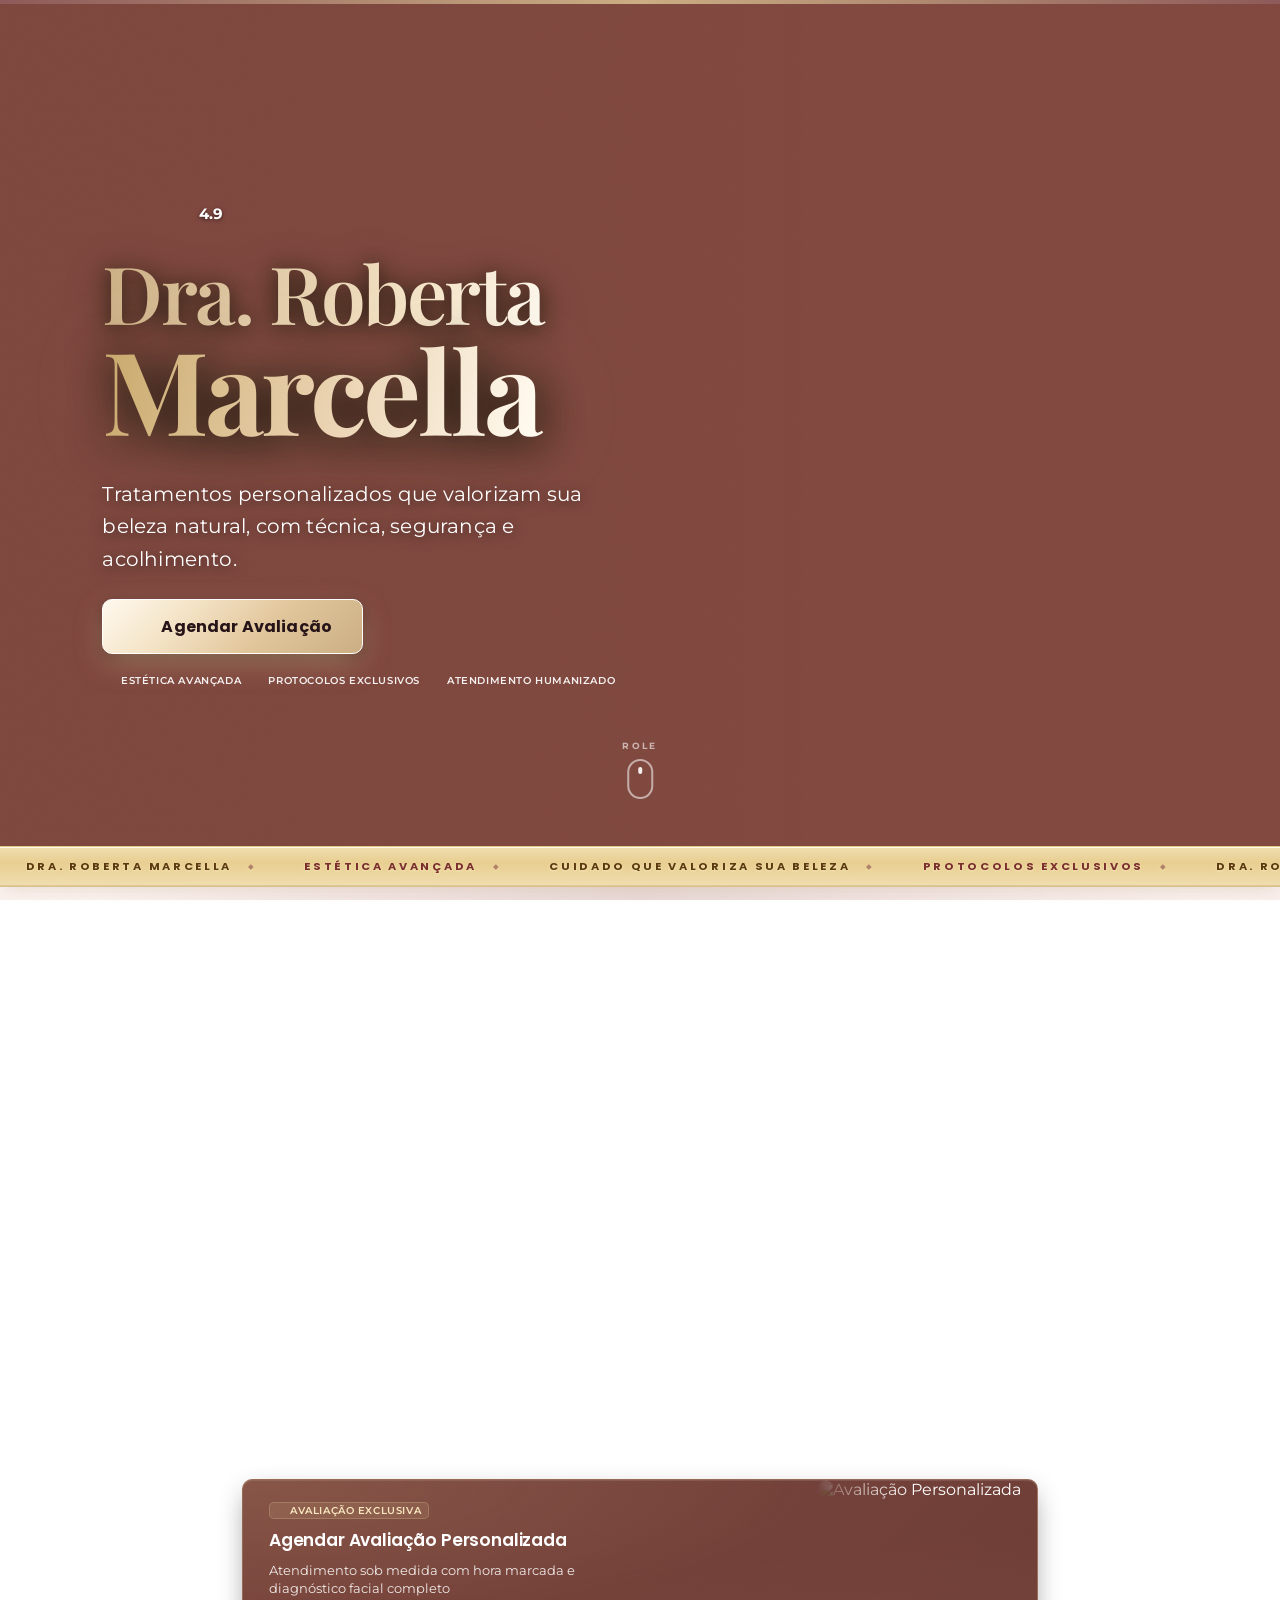
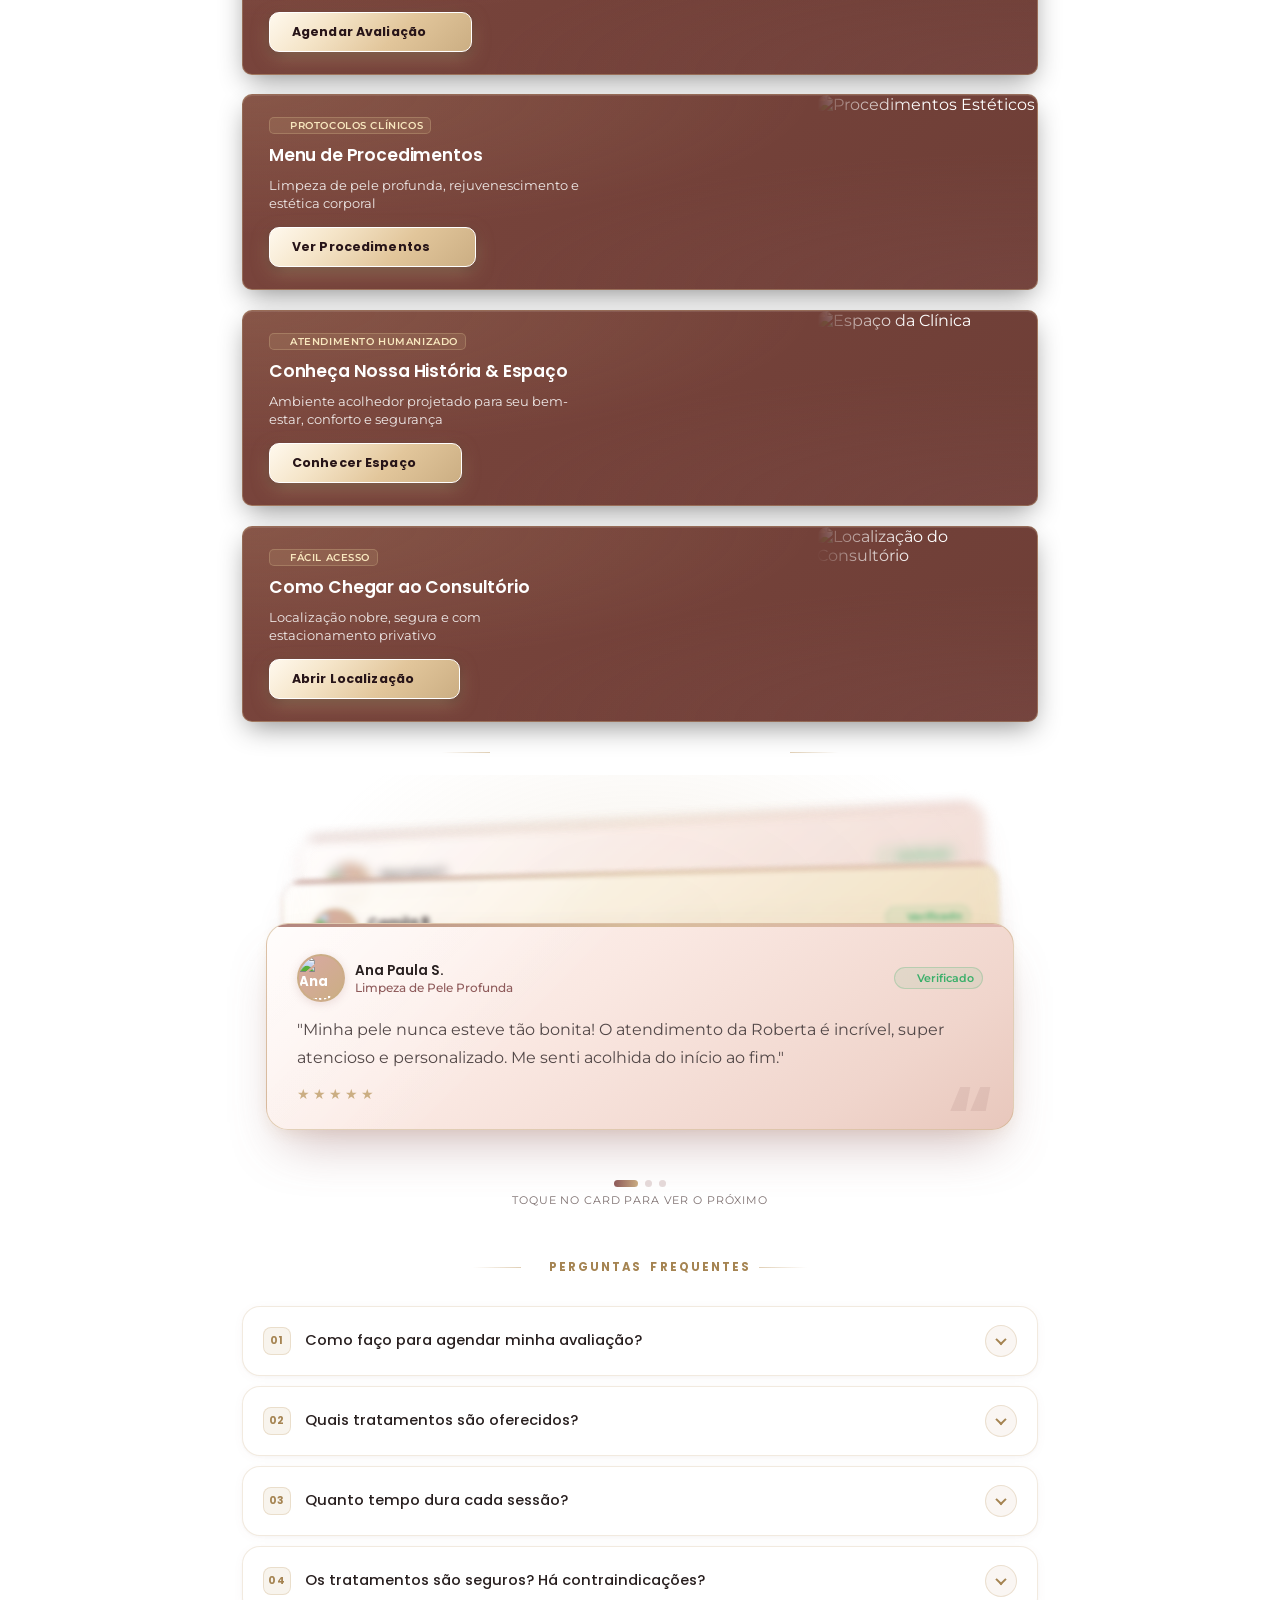
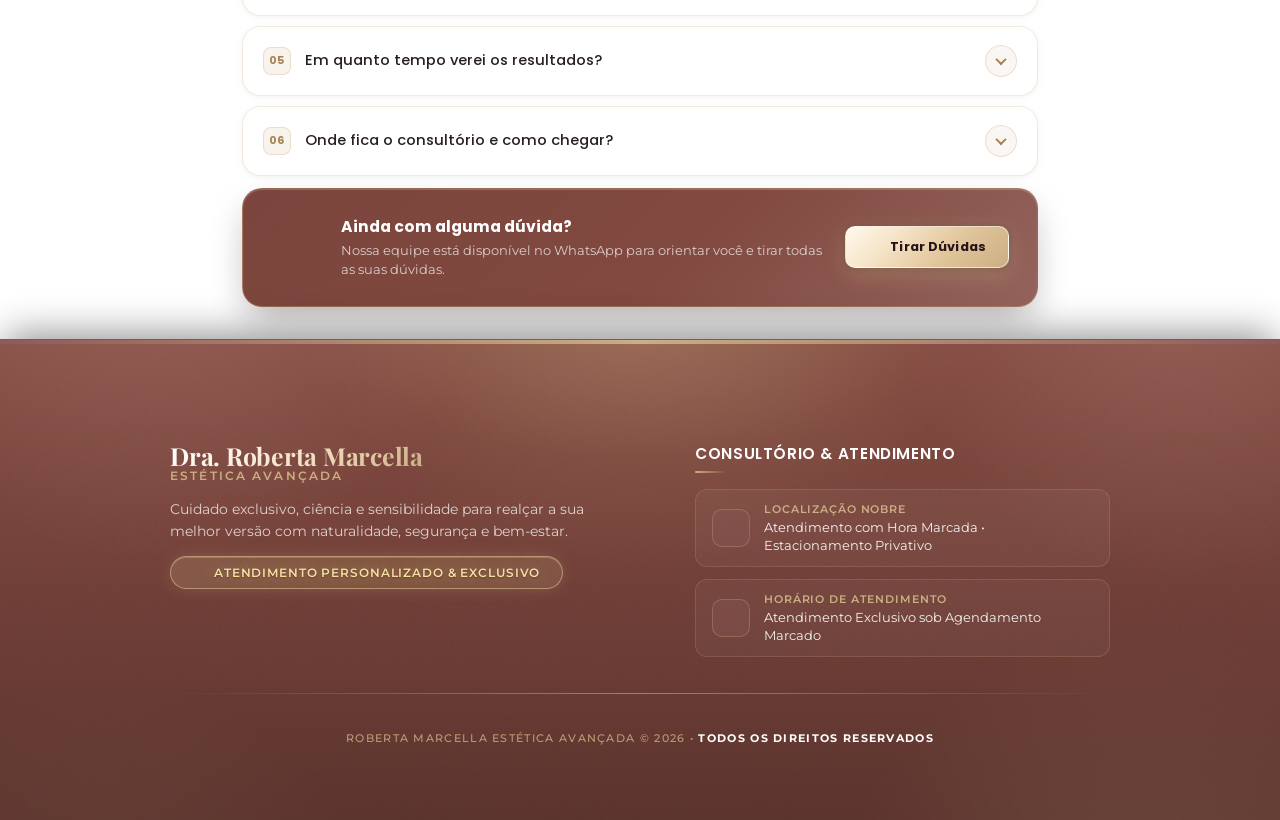
==== commit 8a037679: "Update print statement from 'Hello' to 'Goodbye'" ====
--- a/index.html
+++ b/index.html
@@ -9,68 +9,29 @@
     content="Agendamento de consultas, tratamentos corporais e faciais, protocolos exclusivos e contato direto com Dra. Roberta Marcella Estética Avançada.">
   
         <!-- ===================================================================
-       PAINEL DE CONFIGURAÇÕES RÁPIDAS (DRA. ROBERTA MARCELLA)
+       GUIA RÁPIDO: ONDE COLOCAR E TROCAR OS LINKS DAS IMAGENS
        ===================================================================
-       Como usar:
-       • Cole o link direto da sua imagem (HTTPS) em cada campo abaixo.
-       • Não precisa mexer em nenhum outro arquivo — tudo fica aqui!
-       • Para o Hero, há 3 links responsivos (celular, tablet e computador).
-       • Para os Cards e Depoimentos, cole o link único da imagem.
+       Todas as imagens estão em linha direta nas tags do HTML abaixo:
+
+       1. 🌟 BANNER PRINCIPAL (HERO) — Linhas ~80-95:
+          • 🖥️ COMPUTADOR / DESKTOP : tag <source id="heroSourceDesktop" srcset="...">
+          • 📟 TABLET               : tag <source id="heroSourceTablet" srcset="...">
+          • 📱 CELULAR / MOBILE     : tag <source id="heroSourceMobile" srcset="...">
+          • 🖼️ PADRÃO / FALLBACK    : tag <img id="heroImgMain" src="...">
+
+       2. 📋 CARDS DE ATENDIMENTO:
+          • Card 1 (Agendar Avaliação) : <img id="card1ImgMain" src="...">
+          • Card 2 (Procedimentos)     : <img id="card2ImgMain" src="...">
+          • Card 3 (Conheça o Espaço)  : <img id="card3ImgMain" src="...">
+          • Card 4 (Localização)       : <img id="card4ImgMain" src="...">
+
+       3. 💬 DEPOIMENTOS:
+          • Foto 1 (Ana Paula) : <img id="testiAvatar1" src="...">
+          • Foto 2 (Camila)    : <img id="testiAvatar2" src="...">
+          • Foto 3 (Mariana)   : <img id="testiAvatar3" src="...">
        =================================================================== -->
   <script>
     window.CONFIG_ROBERTA = {
-
-      // ╔══════════════════════════════════════════════════════════════╗
-      // ║  1. IMAGENS DO HERO — Uma para cada dispositivo              ║
-      // ╚══════════════════════════════════════════════════════════════╝
-
-      // Computador / Desktop (recomendado: 1920×1080px, paisagem larga):
-      heroImgDesktop: 'https://github.com/robertamarcellaofc-eng/pagbio/blob/4ae8e3ae127b27260692e2192f2fcd5a905ad024/desktop.webp',
-
-      // Tablet (recomendado: 1200×1000px, quase quadrada):
-      heroImgTablet:  'https://images.unsplash.com/photo-1600334129128-685c5582fd35?q=80&w=1200&h=1000&auto=format&fit=crop',
-
-      // Celular / Mobile (recomendado: 760×1200px, retrato/vertical):
-      heroImgMobile:  'https://images.unsplash.com/photo-1594824476967-48c8b964273f?q=80&w=760&h=1200&auto=format&fit=crop',
-
-      // Textura Premium de fundo do Hero (efeito Damask):
-      heroTextureImg: 'https://images.unsplash.com/photo-1618005182384-a83a8bd57fbe?q=80&w=1000&auto=format&fit=crop',
-
-      // ╔══════════════════════════════════════════════════════════════╗
-      // ║  2. FOTOS DOS CARDS DE ATENDIMENTO                          ║
-      // ║     Cole o link direto de cada foto (mesma imagem para      ║
-      // ║     todos os tamanhos — o navegador adapta automaticamente). ║
-      // ╚══════════════════════════════════════════════════════════════╝
-
-      // Card 1 — Agendar Avaliação Personalizada:
-      card1Img: 'https://images.unsplash.com/photo-1594824476967-48c8b964273f?q=80&w=900&auto=format&fit=crop',
-
-      // Card 2 — Menu de Procedimentos:
-      card2Img: 'https://images.unsplash.com/photo-1570172619644-dfd03ed5d881?q=80&w=900&auto=format&fit=crop',
-
-      // Card 3 — Conheça Nossa História & Espaço:
-      card3Img: 'https://images.unsplash.com/photo-1600334129128-685c5582fd35?q=80&w=900&auto=format&fit=crop',
-
-      // Card 4 — Como Chegar ao Consultório:
-      card4Img: 'https://images.unsplash.com/photo-1600334089648-b0d9d3028eb2?q=80&w=900&auto=format&fit=crop',
-
-      // ╔══════════════════════════════════════════════════════════════╗
-      // ║  3. FOTOS DOS DEPOIMENTOS DE CLIENTES                       ║
-      // ╚══════════════════════════════════════════════════════════════╝
-
-      // Depoimento 1 — Ana Paula S.:
-      testiAvatar1: 'https://images.unsplash.com/photo-1552693673-1bf958298935?q=80&w=300&auto=format&fit=crop',
-
-      // Depoimento 2 — Camila R.:
-      testiAvatar2: 'https://images.unsplash.com/photo-1540555700478-4be289fbecef?q=80&w=300&auto=format&fit=crop',
-
-      // Depoimento 3 — Mariana F.:
-      testiAvatar3: 'https://images.unsplash.com/photo-1522337360788-8b13dee7a37e?q=80&w=300&auto=format&fit=crop',
-
-      // ╔══════════════════════════════════════════════════════════════╗
-      // ║  4. CONFIGURAÇÕES GERAIS                                    ║
-      // ╚══════════════════════════════════════════════════════════════╝
-
       // Link do vídeo do YouTube (cole o link completo ou encurtado):
       videoUrl: 'https://www.youtube.com/watch?v=dQw4w9WgXcQ',
 
@@ -109,4784 +70,8 @@
       rel="stylesheet">
   </noscript>
 
-    <!-- Folha de Estilos Centralizada e Unificada (CSS Completo) -->
-  <style>
-/* ===================================================================
-   FOLHA DE ESTILOS UNIFICADA (CSS COMPLETO - DRA. ROBERTA MARCELLA)
-   =================================================================== */
-/* =========================================================
-       SCROLLBAR PERSONALIZADA — paleta Roberta Marcella
-       ========================================================= */
-::-webkit-scrollbar {
-  width: 6px;
-}
-
-::-webkit-scrollbar-track {
-  background: #F9F3EE;
-}
-
-::-webkit-scrollbar-thumb {
-  background: linear-gradient(180deg, #8E5A5A 0%, #CBAE83 100%);
-  border-radius: 99px;
-}
-
-::-webkit-scrollbar-thumb:hover {
-  background: #975a51;
-}
-
-/* Firefox */
-* {
-  scrollbar-width: thin;
-  scrollbar-color: #8E5A5A #F9F3EE;
-}
-
-/* =========================================================
-       TEMA: LIGHT MODERNO PREMIUM MINIMALISTA (Fundo Branco Puro & Bege Seda)
-       Identidade: Roberta Marcela Estética (Wine, Rose, Ouro Champanhe & Branco)
-       ========================================================= */
-:root {
-  /* =============================================================================
-     ★★★ GUIA MESTRE DE CONFIGURAÇÕES — DRA. ROBERTA MARCELLA ★★★
-     Todas as cores estão em formato HEX (#RRGGBB).
-     Altere os valores neste bloco para atualizar o site inteiro imediatamente.
-     ============================================================================= */
-
-  /* ─── 1. PALETA DE CORES OFICIAL (100% EM CÓDIGO HEX) ─────────────────────── */
-  --cor-fundo-hero: #814940;
-  /* ◀ HEX: Fundo nobre profundo do Hero (#251012) */
-  --surface-card: #FFFFFF;
-  /* ◀ HEX: Superfície dos cards (#FFFFFF) */
-  --color-wine: #8E5A5A;
-  /* ◀ HEX: Vinho de assinatura Roberta (#8E5A5A) */
-  --color-wine-dark: #975a51;
-  /* ◀ HEX: Vinho escuro para destaque (#6D3D3D) */
-  --color-wine-soft: #8E5A5A14;
-  /* ◀ HEX: Vinho translúcido suave (8% opacidade) */
-  --color-rose: #D9A9A4;
-  /* ◀ HEX: Rosa estética suave (#D9A9A4) */
-  --color-gold: #CBAE83;
-  /* ◀ HEX: Dourado nobre champanhe (#CBAE83) */
-  --color-gold-dark: #A58452;
-  /* ◀ HEX: Dourado escuro para contraste (#A58452) */
-  --color-gold-light: #F5E5C9;
-  /* ◀ HEX: Dourado claro suave (#F5E5C9) */
-  --color-gold-ivory: #FFF9EE;
-  /* ◀ HEX: Dourado marfim (#FFF9EE) */
-  --color-white: #FFFFFF;
-  /* ◀ HEX: Branco puro (#FFFFFF) */
-
-  --text-dark: #292020;
-  /* ◀ HEX: Cor principal de títulos escuros (#292020) */
-  --text-sub: #524747;
-  /* ◀ HEX: Cor de textos secundários (#524747) */
-  --text-muted: #7E7070;
-  /* ◀ HEX: Cor de textos de apoio e legendas (#7E7070) */
-
-  --border-card: #CBAE8347;
-  /* ◀ HEX: Borda padrão de cards (dourado 28%) */
-  --border-card-hover: #8E5A5A73;
-  /* ◀ HEX: Borda hover de cards (vinho 45%) */
-
-  --shadow-luxury: 0 14px 34px -6px #8E5A5A14, 0 4px 14px -2px #332B2B0A;
-  --shadow-luxury-hover: 0 20px 42px -6px #8E5A5A29, 0 8px 20px -2px #CBAE831F;
-  --ease-luxury: cubic-bezier(0.16, 1, 0.3, 1);
-
-  /* ─── 2. FOTO OFICIAL DO HERO (Banner através de Links Online) ────────────── */
-  --hero-img-mobile: url('https://images.unsplash.com/photo-1594824476967-48c8b964273f?q=80&w=760&h=1200&auto=format&fit=crop');
-  --hero-img-tablet: url('https://images.unsplash.com/photo-1600334129128-685c5582fd35?q=80&w=1200&h=1000&auto=format&fit=crop');
-  --hero-img-desktop: url('https://github.com/robertamarcellaofc-eng/pagbio/blob/4ae8e3ae127b27260692e2192f2fcd5a905ad024/desktop.webp');
-  --hero-texture-img: url('https://images.unsplash.com/photo-1618005182384-a83a8bd57fbe?q=80&w=1000&auto=format&fit=crop');
-
-  /* ─── 2b. IMAGEM LATERAL DOS CARDS 100% DENTRO DO CONTAINER ───────────────
-     A imagem fica TOTALMENTE contida dentro do card (sem passar do container),
-     com a lateral direita exibindo a foto e transicionando em degradê suave
-     para a cor do fundo do card. Largura 100% personalizável por dispositivo.
-     ─────────────────────────────────────────────────────────────────────────── */
-  --card-img-largura-desktop: 220px;
-  /* ◀ DESKTOP: largura da imagem lateral dentro do card */
-  --card-img-degrade-corte-desktop: 30%;
-  /* ◀ DESKTOP: início do degradê suave (da esquerda para a direita da foto) */
-  --card-padding-direita-desktop: 180px;
-  /* ◀ DESKTOP: espaço interno à direita para o texto não sobrepor o foco da foto */
-  --card-gap-desktop: 20px;
-  /* ◀ DESKTOP: espaçamento vertical entre os cards */
-
-  --card-img-largura-tablet: 170px;
-  /* ◀ TABLET : largura da imagem lateral dentro do card */
-  --card-img-degrade-corte-tablet: 25%;
-  /* ◀ TABLET : início do degradê suave */
-  --card-padding-direita-tablet: 140px;
-  /* ◀ TABLET : espaço interno à direita para o texto */
-  --card-gap-tablet: 18px;
-  /* ◀ TABLET : espaçamento vertical entre os cards */
-
-  --card-img-largura-mobile: 130px;
-  /* ◀ MOBILE : largura da imagem lateral dentro do card */
-  --card-img-degrade-corte-mobile: 20%;
-  /* ◀ MOBILE : início do degradê suave */
-  --card-padding-direita-mobile: 100px;
-  /* ◀ MOBILE : espaço interno à direita para o texto */
-  --card-gap-mobile: 16px;
-  /* ◀ MOBILE : espaçamento vertical entre os cards */
-
-  /* ─── 3. DEGRADÊ E VISIBILIDADE DA FOTO DO HERO (Cores em HEX) ─────────────── */
-  /* Desktop (lateral esquerda -> direita): */
-  --hero-degrade-desktop-solido: 35%;
-  /* ◀ DESKTOP: início do degradê a partir da esquerda (100% opaco da cor) */
-  --hero-degrade-desktop-transparente: 68%;
-  /* ◀ DESKTOP: ponto onde a foto fica 100% livre, nítida e transparente */
-  --hero-degrade-desktop-cor-opacidade: 1;
-  /* ◀ DESKTOP: 1 = 100% sólido da cor sobre o texto à esquerda */
-  --hero-degrade-desktop-img-opacidade: 0;
-  /* ◀ DESKTOP: sombra sobre a foto (0 = 100% transparente sobre a imagem) */
-
-  /* Tablet (vertical topo -> base): */
-  --hero-degrade-tablet-sombra-inicio: 30%;
-  /* ◀ TABLET: início da transição suave a partir do topo (100% transparente) */
-  --hero-degrade-tablet-sombra-solida: 62%;
-  /* ◀ TABLET: início do fundo 100% sólido na base */
-
-  /* Celular (vertical topo -> base): */
-  --hero-degrade-mobile-sombra-inicio: 28%;
-  /* ◀ MOBILE: início da transição suave a partir do topo (100% transparente) */
-  --hero-degrade-mobile-sombra-solida: 58%;
-  /* ◀ MOBILE: início do fundo 100% sólido na base */
-
-  /* =============================================================================
-     ─── 4. HERO: CONTAINER PRINCIPAL DO CONTEÚDO (.hero-content) ─────────────
-     Controla a largura e altura do bloco geral de textos do Hero.
-     ============================================================================= */
-  --hero-content-largura-desktop: 620px;
-  /* ◀ DESKTOP: largura do container principal */
-  --hero-content-altura-desktop: auto;
-  /* ◀ DESKTOP: altura do container principal */
-
-  --hero-content-largura-tablet: 580px;
-  /* ◀ TABLET : largura do container principal */
-  --hero-content-altura-tablet: auto;
-  /* ◀ TABLET : altura do container principal */
-
-  --hero-content-largura-mobile: 100%;
-  /* ◀ MOBILE : largura do container principal */
-  --hero-content-altura-mobile: auto;
-  /* ◀ MOBILE : altura do container principal */
-
-  /* =============================================================================
-     ─── 5. HERO: CONTAINER E TEXTOS DO TÍTULO («DRA. ROBERTA MARCELLA») ────────
-     Controla tamanho, largura e altura do título por dispositivo.
-     ============================================================================= */
-  /* [DESKTOP] (computadores e notebooks ≥ 1024px) */
-  --nome-largura-desktop: 860px;
-  /* ◀ DESKTOP: largura do container do título */
-  --nome-altura-desktop: auto;
-  /* ◀ DESKTOP: altura do container do título */
-  --nome-prefix-size-desktop: 5.0rem;
-  /* ◀ DESKTOP: tamanho da fonte de «Dra. Roberta» */
-  --nome-prefix-largura-desktop: 100%;
-  /* ◀ DESKTOP: largura da linha «Dra. Roberta» */
-  --nome-prefix-altura-desktop: 1.02;
-  /* ◀ DESKTOP: altura de linha de «Dra. Roberta» */
-  --nome-main-size-desktop: 7.2rem;
-  /* ◀ DESKTOP: tamanho da fonte de «Marcella» */
-  --nome-main-largura-desktop: 100%;
-  /* ◀ DESKTOP: largura da linha «Marcella» */
-  --nome-main-altura-desktop: 1.0;
-  /* ◀ DESKTOP: altura de linha de «Marcella» */
-  --nome-espacamento-desktop: -0.03em;
-  /* ◀ DESKTOP: espaçamento entre letras */
-
-  /* [TABLET] (iPads e tablets 481px a 1023px) */
-  --nome-largura-tablet: 660px;
-  /* ◀ TABLET : largura do container do título */
-  --nome-altura-tablet: auto;
-  /* ◀ TABLET : altura do container do título */
-  --nome-prefix-size-tablet: 3.2rem;
-  /* ◀ TABLET : tamanho da fonte de «Dra. Roberta» */
-  --nome-prefix-largura-tablet: 100%;
-  /* ◀ TABLET : largura da linha «Dra. Roberta» */
-  --nome-prefix-altura-tablet: 1.04;
-  /* ◀ TABLET : altura de linha de «Dra. Roberta» */
-  --nome-main-size-tablet: 5.4rem;
-  /* ◀ TABLET : tamanho da fonte de «Marcella» */
-  --nome-main-largura-tablet: 100%;
-  /* ◀ TABLET : largura da linha «Marcella» */
-  --nome-main-altura-tablet: 1.02;
-  /* ◀ TABLET : altura de linha de «Marcella» */
-  --nome-espacamento-tablet: -0.03em;
-  /* ◀ TABLET : espaçamento entre letras */
-
-  /* [CELULAR] (smartphones ≤ 480px) */
-  --nome-largura-mobile: 100%;
-  /* ◀ MOBILE : largura do container do título */
-  --nome-altura-mobile: auto;
-  /* ◀ MOBILE : altura do container do título */
-  --nome-prefix-size-mobile: 2.5rem;
-  /* ◀ MOBILE : tamanho da fonte de «Dra. Roberta» */
-  --nome-prefix-largura-mobile: 100%;
-  /* ◀ MOBILE : largura da linha «Dra. Roberta» */
-  --nome-prefix-altura-mobile: 1.05;
-  /* ◀ MOBILE : altura de linha de «Dra. Roberta» */
-  --nome-main-size-mobile: 4.0rem;
-  /* ◀ MOBILE : tamanho da fonte de «Marcella» */
-  --nome-main-largura-mobile: 100%;
-  /* ◀ MOBILE : largura da linha «Marcella» */
-  --nome-main-altura-mobile: 1.03;
-  /* ◀ MOBILE : altura de linha de «Marcella» */
-  --nome-espacamento-mobile: -0.025em;
-  /* ◀ MOBILE : espaçamento entre letras */
-
-  /* =============================================================================
-     ─── 6. HERO: SUBTÍTULO / DESCRIÇÃO (.hero-subtitle) ────────────────────────
-     Controla largura, altura e tamanho do texto de descrição do Hero.
-     ============================================================================= */
-  --hero-subtitulo-largura-desktop: 540px;
-  /* ◀ DESKTOP: largura máxima do subtítulo */
-  --hero-subtitulo-fonte-desktop: 1.25rem;
-  /* ◀ DESKTOP: tamanho da fonte do subtítulo */
-  --hero-subtitulo-altura-desktop: 1.62;
-  /* ◀ DESKTOP: altura da linha do subtítulo */
-  --hero-subtitulo-cor-desktop: #FFFFFF;
-  /* ◀ DESKTOP: cor do texto em HEX */
-
-  --hero-subtitulo-largura-tablet: 480px;
-  /* ◀ TABLET : largura máxima do subtítulo */
-  --hero-subtitulo-fonte-tablet: 1.05rem;
-  /* ◀ TABLET : tamanho da fonte do subtítulo */
-  --hero-subtitulo-altura-tablet: 1.55;
-  /* ◀ TABLET : altura da linha do subtítulo */
-  --hero-subtitulo-cor-tablet: #FFFFFF;
-  /* ◀ TABLET : cor do texto em HEX */
-
-  --hero-subtitulo-largura-mobile: 100%;
-  /* ◀ MOBILE : largura máxima do subtítulo */
-  --hero-subtitulo-fonte-mobile: 0.95rem;
-  /* ◀ MOBILE : tamanho da fonte do subtítulo */
-  --hero-subtitulo-altura-mobile: 1.50;
-  /* ◀ MOBILE : altura da linha do subtítulo */
-  --hero-subtitulo-cor-mobile: #FFFFFF;
-  /* ◀ MOBILE : cor do texto em HEX */
-
-  /* =============================================================================
-     ─── 7. QUESTÕES / FAQ (DOBRA 6 — PERGUNTAS FREQUENTES) ─────────────────────
-     Controla container geral, cards, perguntas, respostas e cores em HEX.
-     ============================================================================= */
-  /* Container geral da lista de questões */
-  --faq-container-largura-desktop: 880px;
-  /* ◀ FAQ: largura máxima no desktop */
-  --faq-container-largura-mobile: 100%;
-  /* ◀ FAQ: largura máxima no mobile */
-
-  /* Card individual da questão (.faq-item) */
-  --faq-card-largura: 100%;
-  /* ◀ FAQ: largura do card */
-  --faq-card-altura-min: 68px;
-  /* ◀ FAQ: altura mínima da pergunta fechada */
-  --faq-card-fundo: #FFFFFF;
-  /* ◀ FAQ: cor de fundo fechado em HEX */
-  --faq-card-fundo-aberto: #FBF7F4;
-  /* ◀ FAQ: cor de fundo aberto em HEX */
-  --faq-card-borda: #CBAE8342;
-  /* ◀ FAQ: cor da borda fechado em HEX */
-  --faq-card-borda-aberto: #8E5A5A6B;
-  /* ◀ FAQ: cor da borda aberto em HEX */
-
-  /* Texto da Pergunta (.faq-q-text) */
-  --faq-pergunta-fonte-desktop: 0.92rem;
-  /* ◀ FAQ: tamanho da fonte da pergunta no desktop */
-  --faq-pergunta-fonte-mobile: 0.88rem;
-  /* ◀ FAQ: tamanho da fonte da pergunta no celular */
-  --faq-pergunta-altura-linha: 1.45;
-  /* ◀ FAQ: altura da linha do texto da pergunta */
-  --faq-pergunta-cor: #292020;
-  /* ◀ FAQ: cor do texto da pergunta fechada em HEX */
-  --faq-pergunta-cor-aberto: #975a51;
-  /* ◀ FAQ: cor do texto da pergunta aberta em HEX */
-
-  /* Texto da Resposta (.faq-answer-inner) */
-  --faq-resposta-fonte-desktop: 0.86rem;
-  /* ◀ FAQ: tamanho da fonte da resposta no desktop */
-  --faq-resposta-fonte-mobile: 0.82rem;
-  /* ◀ FAQ: tamanho da fonte da resposta no celular */
-  --faq-resposta-altura-linha: 1.80;
-  /* ◀ FAQ: altura da linha da resposta */
-  --faq-resposta-cor: #524747;
-  /* ◀ FAQ: cor do texto da resposta em HEX */
-  --faq-resposta-fundo: #FAF6F2CC;
-  /* ◀ FAQ: cor de fundo da caixa de resposta em HEX */
-  --faq-resposta-borda: #CBAE832E;
-  /* ◀ FAQ: borda da caixa de resposta em HEX */
-
-  /* Número da Questão (.faq-num) */
-  --faq-num-largura: 28px;
-  /* ◀ FAQ: largura do círculo/pill do número */
-  --faq-num-altura: 28px;
-  /* ◀ FAQ: altura do círculo/pill do número */
-  --faq-num-fonte: 0.66rem;
-  /* ◀ FAQ: tamanho do número */
-  --faq-num-fundo: #CBAE8324;
-  /* ◀ FAQ: fundo do número fechado em HEX */
-  --faq-num-fundo-aberto: #8E5A5A;
-  /* ◀ FAQ: fundo do número aberto em HEX */
-  --faq-num-cor: #A58452;
-  /* ◀ FAQ: cor do número fechado em HEX */
-  --faq-num-cor-aberto: #FFFFFF;
-  /* ◀ FAQ: cor do número aberto em HEX */
-}
-
-/* =============================================================================
-   ★★★ ÍNDICE GERAL DE SEÇÕES & ENDEREÇOS (HTML ⇄ CSS) ★★★
-   Guia rápido para localizar qualquer seção tanto no HTML quanto no CSS:
-
-   [SEÇÃO 1] HERO / BANNER PRINCIPAL
-   • HTML: <section class="hero-section"> (linhas ~65 a ~145)
-   • CSS : style.css (linhas ~330 base e ~3310 responsivo)
-   • Variáveis de Controle no :root:
-     - Container geral: --hero-content-largura-* e --hero-content-altura-*
-     - Título «Dra. Roberta Marcella»: --nome-largura-*, --nome-prefix-size-*, --nome-main-size-*
-     - Subtítulo: --hero-subtitulo-largura-*, --hero-subtitulo-fonte-*
-     - Degradê e Visibilidade da foto: --hero-degrade-*
-
-   [SEÇÃO 2] MARQUEE INFINITO (FAIXA DE DESTAQUES)
-   • HTML: <section class="marquee-strip"> (linhas ~145 a ~175)
-   • CSS : style.css (linhas ~540 a ~600)
-
-   [SEÇÃO 3] PLAYER DE VÍDEO CINEMA
-   • HTML: <section class="video-card-section"> (linhas ~180 a ~245)
-   • CSS : style.css (linhas ~610 a ~720 e ~3205 a ~3225)
-   • Configuração de Vídeo (YouTube URL/ID): no script.js em VIDEO_CONFIG
-
-   [SEÇÃO 4] BOTÕES E CARDS DE ATENDIMENTO (BIO LINKS)
-   • HTML: <div class="links-column" id="secao-agendar"> (linhas ~250 a ~350)
-   • CSS : style.css (linhas ~800 a ~1050 e ~3495 a ~3815)
-   • Itens:
-     - Card 1: Agendar Avaliação Personalizada (Abre modal de agendamento)
-     - Card 2: Guia de Procedimentos Exclusivos (Link / WhatsApp)
-     - Card 3: Falar no WhatsApp com Roberta
-     - Card 4: Localização e Como Chegar (Google Maps)
-     - Card 5: Instagram Oficial
-
-   [SEÇÃO 5] QUEM SÃO NOSSOS CLIENTES (DEPOIMENTOS)
-   • HTML: <section class="testimonials-section"> (linhas ~355 a ~450)
-   • CSS : style.css (linhas ~1350 a ~1650)
-   • Depoimentos: 1 (Ana Paula S.), 2 (Camila R.), 3 (Mariana F.)
-
-   [SEÇÃO 6] QUESTÕES / PERGUNTAS FREQUENTES (FAQ)
-   • HTML: <section class="faq-section"> (linhas ~455 a ~620)
-   • CSS : style.css (linhas ~2165 a ~2415)
-   • Variáveis de Controle no :root: --faq-container-largura-*, --faq-card-*, --faq-pergunta-*, --faq-resposta-*
-
-   [SEÇÃO 7] CTA TIRAR DÚVIDAS NO WHATSAPP
-   • HTML: <div class="faq-contact-card"> (linhas ~625 a ~645)
-   • CSS : style.css (linhas ~2420 a ~2575)
-
-   [SEÇÃO 8] RODAPÉ INSTITUCIONAL (FOOTER)
-   • HTML: <footer class="bio-footer"> (linhas ~655 a ~670)
-   • CSS : style.css (linhas ~2780 a ~2860 e ~3820 a ~3880)
-
-   [SEÇÃO 9] MODAL DE AGENDAMENTO PERSONALIZADO
-   • HTML: <div class="agend-modal" id="agendModal"> (linhas ~680 a ~790)
-   • CSS : style.css (linhas ~2870 a ~3135)
-   ============================================================================= */
-
-/* Barra de progresso animada fixa no topo superior do header */
-.header-scroll-progress-bar {
-  position: fixed;
-  top: 0;
-  left: 0;
-  height: 4px;
-  width: 0%;
-  background: linear-gradient(90deg, #8E5A5A 0%, #CBAE83 35%, #FFF0D4 55%, #CBAE83 75%, #8E5A5A 100%);
-  box-shadow: 0 0 14px rgba(203, 174, 131, 0.9), 0 0 6px rgba(255, 240, 212, 0.8);
-  z-index: 99999;
-  transition: width 0.08s ease-out;
-  pointer-events: none;
-}
-
-* {
-  box-sizing: border-box;
-  margin: 0;
-  padding: 0;
-}
-
-body {
-  min-height: 100vh;
-  color: var(--text-dark);
-  font-family: 'Montserrat', sans-serif;
-  display: flex;
-  flex-direction: column;
-  align-items: center;
-  padding: 0;
-  /* O espaçamento lateral fica por conta de cada seção, para permitir seções full-bleed */
-  position: relative;
-  overflow-x: hidden;
-  -webkit-font-smoothing: antialiased;
-  /* Fundo branco "premium": continua branco, mas com camadas suaves de
-         luz colorida (dourado/rosé/vinho) para dar profundidade sem perder
-         a base clara, mais um leve véu de textura para um acabamento
-         moderno e sofisticado (não plano). Os destaques em vinho/dourado
-         logo abaixo do cabeçalho e logo acima do rodapé usam a mesma cor
-         de fundo dessas duas peças, para a página inteira parecer uma
-         coisa só (sem sair da paleta já usada na landing page). Alguns
-         brilhos brancos suaves (detalhes brancos) reforçam o acabamento
-         minimalista, sem tirar o fundo do branco. */
-  background-color: #FFFFFF;
-  background-image:
-    radial-gradient(520px circle at 22% 30%, rgba(255, 255, 255, 0.9), transparent 60%),
-    radial-gradient(460px circle at 82% 62%, rgba(255, 255, 255, 0.85), transparent 60%),
-    radial-gradient(1200px circle at 8% -5%, rgba(203, 174, 131, 0.16), transparent 55%),
-    radial-gradient(950px circle at 96% 8%, rgba(217, 169, 164, 0.16), transparent 55%),
-    radial-gradient(900px circle at 50% 0%, rgba(142, 90, 90, 0.10), transparent 45%),
-    radial-gradient(850px circle at 100% 58%, rgba(142, 90, 90, 0.08), transparent 55%),
-    radial-gradient(700px circle at 15% 45%, rgba(203, 174, 131, 0.07), transparent 55%),
-    radial-gradient(1100px circle at 50% 100%, rgba(142, 90, 90, 0.16), transparent 50%),
-    linear-gradient(180deg, #FFFFFF 0%, #FDFBF8 35%, #FDF9F5 65%, #FBF2EF 100%);
-  background-attachment: fixed;
-}
-
-/* Véu de grão finíssimo sobre todo o fundo branco: dá um acabamento
-       "premium" (levemente texturizado, como papel/tecido nobre) sem
-       tirar o fundo do branco nem atrapalhar a leitura */
-body::before {
-  content: '';
-  position: fixed;
-  inset: 0;
-  z-index: 0;
-  pointer-events: none;
-  opacity: 0.035;
-  mix-blend-mode: multiply;
-  background-image: url("data:image/svg+xml,%3Csvg xmlns='http://www.w3.org/2000/svg' width='160' height='160'%3E%3Cfilter id='n'%3E%3CfeTurbulence type='fractalNoise' baseFrequency='0.9' numOctaves='2' stitchTiles='stitch'/%3E%3C/filter%3E%3Crect width='100%25' height='100%25' filter='url(%23n)'/%3E%3C/svg%3E");
-}
-
-/* =========================================================
-       ANIMAÇÕES DE ROLAGEM — entrada, texto e saída, usadas na
-       página inteira. Um elemento com a classe .reveal começa
-       escondido; ao entrar na tela ganha a classe .in-view (JS,
-       via IntersectionObserver) e aparece suavemente. Ao sair da
-       tela de novo (rolando para cima ou para baixo), a classe é
-       removida e ele volta ao estado escondido — assim reaparece
-       (anima de novo) toda vez que passa pela viewport.
-       Quem não tem JavaScript habilitado simplesmente vê tudo já
-       visível (ver regra "no-js" mais abaixo), então nada some.
-       ========================================================= */
-.reveal {
-  opacity: 0;
-  transform: translateY(30px);
-  transition: opacity 0.7s var(--ease-luxury), transform 0.7s var(--ease-luxury);
-  will-change: opacity, transform;
-}
-
-.reveal.in-view {
-  opacity: 1;
-  transform: translateY(0);
-}
-
-.reveal-fade {
-  opacity: 0;
-  transition: opacity 0.8s ease;
-}
-
-.reveal-fade.in-view {
-  opacity: 1;
-}
-
-/* Texto que entra palavra por palavra (o JS envolve cada palavra
-       num <span class="word">); sem JS, o texto aparece normal e
-       inteiro, sem nenhuma palavra escondida */
-.reveal-text .word {
-  display: inline-block;
-  opacity: 0;
-  transform: translateY(0.5em);
-  transition: opacity 0.55s var(--ease-luxury), transform 0.55s var(--ease-luxury);
-}
-
-.reveal-text.in-view .word {
-  opacity: 1;
-  transform: translateY(0);
-}
-
-/* Sem JavaScript: nada de .reveal fica escondido para sempre */
-html.no-js .reveal,
-html.no-js .reveal-fade {
-  opacity: 1;
-  transform: none;
-}
-
-html.no-js .reveal-text .word {
-  opacity: 1;
-  transform: none;
-}
-
-/* Respeita a preferência de "reduzir movimento" do sistema/navegador:
-       remove praticamente todas as animações e transições da página. */
-@media (prefers-reduced-motion: reduce) {
-
-  *,
-  *::before,
-  *::after {
-    animation-duration: 0.01ms !important;
-    animation-iteration-count: 1 !important;
-    transition-duration: 0.01ms !important;
-    scroll-behavior: auto !important;
-  }
-
-  .reveal,
-  .reveal-fade,
-  .bio-btn,
-  .faq-item,
-  .hero-cta-button,
-  .testi-carousel.js-ready .testi-card>* {
-    opacity: 1 !important;
-    transform: none !important;
-    translate: 0 0 !important;
-  }
-
-  .reveal-text .word {
-    opacity: 1 !important;
-    transform: none !important;
-  }
-}
-
-/* Ocultação acessível (SEO e leitores de tela) */
-.sr-only {
-  position: absolute;
-  width: 1px;
-  height: 1px;
-  padding: 0;
-  margin: -1px;
-  overflow: hidden;
-  clip: rect(0, 0, 0, 0);
-  white-space: nowrap;
-  border: 0;
-}
-
-/* =========================================================
-       0. SEÇÃO HERO (Full-bleed com foto à direita & degradê lateral)
-       ========================================================= */
-.hero-section {
-  position: relative;
-  z-index: 1;
-  width: 100%;
-  overflow: hidden;
-  display: flex;
-  flex-direction: column;
-  align-items: center;
-  justify-content: center;
-  padding: 95px 24px 70px;
-  min-height: 75vh;
-  background: var(--cor-fundo-hero, #251012); /* ◀ COR DO HERO — altere --cor-fundo-hero no :root */
-  animation: fadeInHero 1s var(--ease-luxury) forwards;
-}
-
-/* Imagem de fundo da seção com a foto da Roberta na lateral direita (100% ESTÁTICA, responsiva) */
-.hero-bg {
-  position: absolute;
-  inset: 0;
-  z-index: 0;
-  background-image: var(--hero-img-desktop);
-  background-size: cover;
-  background-position: right bottom;
-  background-repeat: no-repeat;
-  will-change: auto;
-  transform: none !important;
-  animation: none !important;
-}
-
-@media (max-width: 1024px) {
-  .hero-bg {
-    background-image: var(--hero-img-tablet, var(--hero-img-desktop));
-  }
-}
-
-@media (max-width: 768px) {
-  .hero-bg {
-    background-image: var(--hero-img-mobile, var(--hero-img-tablet, var(--hero-img-desktop)));
-    background-position: 72% center;
-  }
-}
-
-@media (max-width: 1024px) {
-  .hero-bg {
-    background-image: var(--hero-img-tablet, var(--hero-img-desktop));
-  }
-}
-
-@media (max-width: 768px) {
-  .hero-bg {
-    background-image: var(--hero-img-mobile, var(--hero-img-tablet, var(--hero-img-desktop)));
-    background-position: 72% center;
-  }
-}
-
-/* Degradê lateral do hero configurável:
-   - 100% visível à esquerda sob o texto (cor sólida)
-   - Transição suave até a foto
-   - Fundo premium à esquerda: raio de luz + halos dourados + vignette */
-.hero-scrim {
-  position: absolute;
-  inset: 0;
-  z-index: 1;
-  pointer-events: none;
-  background:
-    /* ─── CAMADA 1: Raio de luz diagonal dourado (efeito editorial de luxo) ─── */
-    conic-gradient(
-      from 215deg at 0% 105%,
-      transparent 0deg,
-      rgba(203, 174, 131, 0.07) 6deg,
-      rgba(203, 174, 131, 0.14) 12deg,
-      rgba(203, 174, 131, 0.07) 18deg,
-      transparent 28deg,
-      transparent 360deg
-    ),
-    /* ─── CAMADA 2: Halo dourado quente — centro-esquerdo ─── */
-    radial-gradient(ellipse 70% 90% at 15% 60%,
-      rgba(203, 174, 131, 0.28) 0%,
-      rgba(142, 90, 90, 0.16) 42%,
-      transparent 72%),
-    /* ─── CAMADA 3: Brilho âmbar no canto inferior esquerdo ─── */
-    radial-gradient(ellipse 50% 45% at 0% 100%,
-      rgba(180, 130, 60, 0.22) 0%,
-      rgba(142, 90, 90, 0.08) 50%,
-      transparent 75%),
-    /* ─── CAMADA 4: Acento rosê frio no canto superior esquerdo ─── */
-    radial-gradient(ellipse 45% 55% at 5% 0%,
-      rgba(217, 169, 164, 0.16) 0%,
-      rgba(142, 90, 90, 0.06) 55%,
-      transparent 70%),
-    /* ─── CAMADA 5: Vignette escura nas bordas (profundidade) ─── */
-    radial-gradient(ellipse 100% 100% at 50% 50%,
-      transparent 55%,
-      rgba(20, 8, 8, 0.30) 100%),
-    /* ─── CAMADA 6: Degradê lateral principal (cor hero → transparente) ─── */
-    linear-gradient(90deg,
-      color-mix(in srgb, var(--cor-fundo-hero) calc(var(--hero-degrade-desktop-cor-opacidade) * 100%), transparent) 0%,
-      color-mix(in srgb, var(--cor-fundo-hero) calc(var(--hero-degrade-desktop-cor-opacidade) * 100%), transparent) var(--hero-degrade-desktop-solido),
-      color-mix(in srgb, var(--cor-fundo-hero) calc(var(--hero-degrade-desktop-cor-opacidade) * 45%), transparent) calc((var(--hero-degrade-desktop-solido) + var(--hero-degrade-desktop-transparente)) / 2),
-      color-mix(in srgb, var(--cor-fundo-hero) 0%, transparent) var(--hero-degrade-desktop-transparente),
-      transparent 100%);
-}
-
-/* ═══════════════════════════════════════════════════════════════════
-   TEXTURA PREMIUM HERO — Damask + Grain
-   Camada de textura dupla: tecido damask escuro (imagem) + grain fino (SVG)
-   Ambas mascaradas para sumir antes da foto da Dra. Roberta
-   ═══════════════════════════════════════════════════════════════════ */
-.hero-section::after {
-  content: '';
-  position: absolute;
-  inset: 0;
-  z-index: 1;
-  pointer-events: none;
-
-  /* Camada 1 (topo): grain fino para micro-textura sobre o damask
-     Camada 2 (base): textura damask premium — padrão brocado escuro vinho */
-  background-image:
-    /* Grain sutil por cima */
-    url("data:image/svg+xml,%3Csvg xmlns='http://www.w3.org/2000/svg' width='180' height='180'%3E%3Cfilter id='g'%3E%3CfeTurbulence type='fractalNoise' baseFrequency='0.80' numOctaves='4' stitchTiles='stitch'/%3E%3CfeColorMatrix type='saturate' values='0'/%3E%3C/filter%3E%3Crect width='180' height='180' filter='url(%23g)' opacity='0.6'/%3E%3C/svg%3E"),
-    /* Textura damask premium original */
-    var(--hero-texture-img, url('https://images.unsplash.com/photo-1618005182384-a83a8bd57fbe?q=80&w=1000&auto=format&fit=crop'));
-
-  background-repeat: repeat, repeat;
-  background-size: 180px 180px, 520px 520px;
-  background-blend-mode: overlay, normal;
-
-  /* Máscara em gradiente: textura rica à esquerda → invisível antes da foto */
-  -webkit-mask-image: linear-gradient(90deg,
-    rgba(255,255,255, 0.22) 0%,
-    rgba(255,255,255, 0.20) 20%,
-    rgba(255,255,255, 0.12) 38%,
-    rgba(255,255,255, 0.04) 50%,
-    transparent 65%);
-  mask-image: linear-gradient(90deg,
-    rgba(255,255,255, 0.22) 0%,
-    rgba(255,255,255, 0.20) 20%,
-    rgba(255,255,255, 0.12) 38%,
-    rgba(255,255,255, 0.04) 50%,
-    transparent 65%);
-
-  /* multiply: funde a textura ao fundo escuro sem clarear — efeito veludo */
-  mix-blend-mode: multiply;
-  opacity: 0.85;
-}
-
-/* Coluna de conteúdo do Hero (alinhada à esquerda no desktop) */
-.hero-content {
-  position: relative;
-  z-index: 2;
-  width: 100%;
-  max-width: 1120px;
-  display: flex;
-  flex-direction: column;
-  align-items: flex-start;
-  text-align: left;
-  gap: 16px;
-}
-
-.hero-trust {
-  display: flex;
-  flex-wrap: wrap;
-  justify-content: flex-start;
-  gap: 10px;
-  margin-top: 6px;
-}
-
-.hero-trust-item {
-  display: inline-flex;
-  align-items: center;
-  gap: 6px;
-  padding: 7px 15px;
-  border-radius: 999px;
-  background: rgba(255, 255, 255, 0.12);
-  border: 1px solid rgba(255, 255, 255, 0.25);
-  backdrop-filter: blur(10px);
-  -webkit-backdrop-filter: blur(10px);
-  font-size: 0.68rem;
-  font-weight: 600;
-  letter-spacing: 0.06em;
-  text-transform: uppercase;
-  white-space: nowrap;
-  color: rgba(255, 255, 255, 0.95);
-  box-shadow: 0 4px 14px rgba(0, 0, 0, 0.22);
-}
-
-.hero-trust-item i,
-.hero-trust-item svg {
-  width: 13px;
-  height: 13px;
-  color: var(--color-gold);
-  stroke: var(--color-gold);
-}
-
-.hero-subtitle {
-  font-family: 'Montserrat', sans-serif;
-  font-size: clamp(1rem, 2.2vw, 1.15rem);
-  font-weight: 400;
-  letter-spacing: 0.01em;
-  max-width: 520px;
-  line-height: 1.6;
-  color: rgba(255, 255, 255, 0.94);
-  text-shadow: 0 2px 14px rgba(20, 10, 10, 0.6);
-}
-
-.hero-cta-button {
-  margin-top: 6px;
-}
-
-/* Indicador de rolagem no rodapé do Hero — convida a descer a página */
-.hero-scroll-cue {
-  position: absolute;
-  left: 50%;
-  bottom: 22px;
-  transform: translateX(-50%);
-  z-index: 2;
-  display: none;
-  flex-direction: column;
-  align-items: center;
-  gap: 8px;
-  pointer-events: none;
-}
-
-/* Texto "role" */
-.hero-scroll-cue span {
-  font-size: 0.57rem;
-  font-weight: 700;
-  letter-spacing: 0.26em;
-  text-transform: uppercase;
-  color: rgba(255, 255, 255, 0.60);
-  animation: scrollCueFade 2.6s ease-in-out infinite;
-}
-
-/* Contêiner do mouse estilizado */
-.hero-scroll-cue .scroll-mouse {
-  width: 26px;
-  height: 40px;
-  border: 2px solid rgba(255, 255, 255, 0.55);
-  border-radius: 13px;
-  position: relative;
-  display: flex;
-  justify-content: center;
-  animation: scrollCueFade 2.6s ease-in-out infinite;
-}
-
-/* Bolinha que cai dentro do mouse */
-.hero-scroll-cue .scroll-mouse::before {
-  content: '';
-  position: absolute;
-  top: 6px;
-  width: 4px;
-  height: 7px;
-  border-radius: 2px;
-  background: rgba(255, 255, 255, 0.90);
-  animation: scrollDot 2.6s ease-in-out infinite;
-}
-
-/* Seta dupla abaixo do mouse */
-.hero-scroll-cue .scroll-arrows {
-  display: flex;
-  flex-direction: column;
-  align-items: center;
-  gap: 1px;
-  animation: scrollArrowBounce 2.6s ease-in-out infinite;
-}
-
-.hero-scroll-cue .scroll-arrows svg {
-  display: block;
-  opacity: 0;
-}
-
-.hero-scroll-cue .scroll-arrows svg:nth-child(1) {
-  animation: arrowFade 2.6s ease-in-out infinite 0.0s;
-}
-
-.hero-scroll-cue .scroll-arrows svg:nth-child(2) {
-  animation: arrowFade 2.6s ease-in-out infinite 0.18s;
-}
-
-@keyframes scrollDot {
-  0% {
-    transform: translateY(0);
-    opacity: 1;
-  }
-
-  50% {
-    transform: translateY(14px);
-    opacity: 0.2;
-  }
-
-  55% {
-    transform: translateY(0);
-    opacity: 0;
-  }
-
-  60% {
-    transform: translateY(0);
-    opacity: 1;
-  }
-
-  100% {
-    transform: translateY(0);
-    opacity: 1;
-  }
-}
-
-@keyframes scrollArrowBounce {
-
-  0%,
-  100% {
-    transform: translateY(0);
-  }
-
-  50% {
-    transform: translateY(5px);
-  }
-}
-
-@keyframes arrowFade {
-
-  0%,
-  40% {
-    opacity: 0.35;
-  }
-
-  70% {
-    opacity: 0.90;
-  }
-
-  100% {
-    opacity: 0.35;
-  }
-}
-
-@keyframes scrollCueFade {
-
-  0%,
-  100% {
-    opacity: 0.60;
-  }
-
-  50% {
-    opacity: 1;
-  }
-}
-
-/* Faixa de destaque no topo do header, na mesma cor do botão de
-       "Agendar Avaliação" (vinho -> dourado -> vinho) */
-.hero-section::before {
-  content: '';
-  position: absolute;
-  top: 0;
-  left: 0;
-  right: 0;
-  height: 4px;
-  z-index: 3;
-  background: linear-gradient(90deg, var(--color-wine) 0%, var(--color-gold) 50%, var(--color-wine) 100%);
-}
-
-/* Selos de confiança logo abaixo do botão, no mesmo acabamento de
-       vidro fosco do botão — dão credibilidade sem poluir o visual */
-.hero-trust {
-  display: flex;
-  flex-wrap: wrap;
-  justify-content: center;
-  gap: 8px;
-  margin-top: 2px;
-}
-
-.hero-trust-item {
-  display: inline-flex;
-  align-items: center;
-  gap: 6px;
-  padding: 6px 12px;
-  border-radius: 999px;
-  background: rgba(255, 255, 255, 0.10);
-  border: 1px solid rgba(255, 255, 255, 0.22);
-  backdrop-filter: blur(8px);
-  -webkit-backdrop-filter: blur(8px);
-  font-size: 0.63rem;
-  font-weight: 600;
-  letter-spacing: 0.06em;
-  text-transform: uppercase;
-  white-space: nowrap;
-  color: rgba(255, 255, 255, 0.9);
-}
-
-.hero-trust-item i,
-.hero-trust-item svg {
-  width: 13px;
-  height: 13px;
-  color: var(--color-gold);
-  stroke: var(--color-gold);
-}
-
-/* Texto de bio: sempre legível sobre a foto, em qualquer tamanho de
-       tela, com uma tipografia um pouco mais respirada (melhor
-       line-height e leve espaçamento entre letras) */
-.hero-subtitle {
-  font-family: 'Montserrat', sans-serif;
-  font-size: clamp(1rem, 2.3vw, 1.2rem);
-  font-weight: 400;
-  letter-spacing: 0.01em;
-  max-width: 480px;
-  line-height: 1.65;
-  color: rgba(255, 255, 255, 0.94);
-  text-shadow: 0 2px 14px rgba(20, 10, 10, 0.45);
-}
-
-/* Os seletores abaixo são escopados em .hero-section de propósito:
-       assim eles têm prioridade sobre as regras-base de .profile-title e
-       .tag-aesthetic (definidas mais adiante na folha de estilo), sem
-       depender da ordem em que aparecem no arquivo. */
-.hero-section .profile-title {
-  filter: drop-shadow(0 2px 10px rgba(181, 138, 70, 0.25)) drop-shadow(0 4px 18px rgba(20, 10, 10, 0.4));
-}
-
-.hero-section .tag-aesthetic {
-  background: rgba(255, 255, 255, 0.14);
-  border-color: rgba(255, 255, 255, 0.4);
-  color: #F3E5AB;
-  backdrop-filter: blur(6px);
-  -webkit-backdrop-filter: blur(6px);
-  box-shadow: 0 2px 10px rgba(20, 10, 10, 0.25);
-}
-
-@media (max-width: 768px) {
-  .hero-section {
-    min-height: 72vh;
-    padding: 88px 20px 55px;
-  }
-
-  .hero-bg {
-    background-position: 72% center;
-  }
-
-  .hero-scrim {
-    background:
-      linear-gradient(180deg,
-        transparent 0%,
-        transparent var(--hero-degrade-tablet-sombra-inicio),
-        color-mix(in srgb, var(--cor-fundo-hero) 35%, transparent) calc((var(--hero-degrade-tablet-sombra-inicio) + var(--hero-degrade-tablet-sombra-solida)) / 2),
-        color-mix(in srgb, var(--cor-fundo-hero) 92%, transparent) var(--hero-degrade-tablet-sombra-solida),
-        var(--cor-fundo-hero) 80%,
-        var(--cor-fundo-hero) 100%);
-  }
-
-  /* Textura noise não é necessária no mobile (degradê vertical) */
-  .hero-section::after {
-    display: none;
-  }
-
-  .hero-content {
-    align-items: center;
-    text-align: center;
-  }
-
-  .hero-trust {
-    justify-content: center;
-  }
-}
-
-@media (min-width: 768px) {
-  .hero-section {
-    min-height: 76vh;
-    padding: 95px 36px 65px;
-  }
-
-  /* A partir do tablet há altura de sobra para o indicador de rolagem */
-  .hero-scroll-cue {
-    display: flex;
-  }
-}
-
-@media (min-width: 1024px) {
-  .hero-section {
-    min-height: 82vh;
-    padding: 115px 56px 80px 72px;
-  }
-
-  .hero-content {
-    max-width: 780px;
-    align-items: flex-start;
-    text-align: left;
-    gap: 18px;
-  }
-
-  .hero-section .profile-title {
-    /* font-size gerenciado pelas variáveis --nome-prefix-size-desktop e --nome-main-size-desktop */
-    font-size: unset;
-  }
-
-  .hero-subtitle {
-    max-width: 480px;
-  }
-
-  .hero-cta-button {
-    margin-top: 8px;
-  }
-}
-
-@keyframes fadeInHero {
-  from {
-    opacity: 0;
-    transform: translateY(-14px);
-  }
-
-  to {
-    opacity: 1;
-    transform: translateY(0);
-  }
-}
-
-/* Botão "Agendar Avaliação": tonalidade ouro igual ao nome Marcella, raio de borda 10px e ícone animado */
-.hero-cta-button {
-  position: relative;
-  display: inline-flex;
-  align-items: center;
-  gap: 10px;
-  margin-top: 6px;
-  padding: 14px 30px;
-  overflow: hidden;
-  font-family: 'Poppins', sans-serif;
-  /* Tonalidade ouro champanhe igual ao nome Marcella */
-  background: linear-gradient(135deg, #FFF9EE 0%, #F5E5C9 28%, #E2C69B 62%, #CBAE83 100%);
-  color: #271418;
-  font-size: 1rem;
-  font-weight: 700;
-  letter-spacing: 0.01em;
-  text-decoration: none;
-  /* Raio de borda 10 conforme exigido no áudio */
-  border-radius: 10px;
-  border: 1.5px solid #FFFFFF;
-  box-shadow: 0 10px 28px -4px rgba(203, 174, 131, 0.55), 0 4px 14px rgba(0, 0, 0, 0.35);
-  transition: transform 0.35s var(--ease-luxury), box-shadow 0.35s var(--ease-luxury), background 0.35s ease, border-color 0.35s ease, opacity 0.7s var(--ease-luxury) 0.4s, translate 0.7s var(--ease-luxury) 0.4s;
-  cursor: pointer;
-  opacity: 0;
-  translate: 0 24px;
-}
-
-.hero-cta-button.in-view {
-  opacity: 1;
-  translate: 0 0;
-}
-
-/* Brilho que desliza pelo botão no hover — efeito glow de varredura */
-.hero-cta-button::before {
-  content: '';
-  position: absolute;
-  top: 0;
-  left: -120%;
-  width: 60%;
-  height: 100%;
-  background: linear-gradient(90deg, transparent, rgba(255, 255, 255, 0.75), transparent);
-  transform: skewX(-20deg);
-  transition: left 0.75s ease;
-  pointer-events: none;
-}
-
-.hero-cta-button:hover::before {
-  left: 140%;
-}
-
-.hero-cta-button:hover {
-  transform: translateY(-3px) scale(1.02);
-  background: linear-gradient(135deg, #FFFFFF 0%, #FFF2DB 30%, #F0D5AA 70%, #D8B785 100%);
-  border-color: #FFFFFF;
-  box-shadow: 0 16px 36px -4px rgba(203, 174, 131, 0.70), 0 0 25px rgba(255, 245, 220, 0.5);
-  color: #1F0D10;
-}
-
-/* Ícone do botão com animação pulsante contínua */
-.hero-cta-button svg,
-.hero-cta-button i {
-  position: relative;
-  z-index: 1;
-  width: 18px;
-  height: 18px;
-  stroke-width: 2.5;
-  color: #271418;
-  stroke: #271418;
-  animation: heroButtonIconPulse 1.8s ease-in-out infinite;
-}
-
-@keyframes heroButtonIconPulse {
-
-  0%,
-  100% {
-    transform: scale(1);
-  }
-
-  15% {
-    transform: scale(1.24);
-  }
-
-  30% {
-    transform: scale(1.04);
-  }
-
-  45% {
-    transform: scale(1.18);
-  }
-
-  60% {
-    transform: scale(1);
-  }
-}
-
-/* Envolve as duas metades do cartão central para que a barra de
-       letreiro (marquee) entre elas possa ocupar 100% da largura da tela */
-.page-content {
-  position: relative;
-  z-index: 1;
-  width: 100%;
-  display: flex;
-  flex-direction: column;
-  align-items: center;
-  gap: 24px;
-  padding-top: 32px;
-}
-
-/* Container Principal */
-.bio-card-wrapper {
-  position: relative;
-  z-index: 1;
-  width: 100%;
-  max-width: 530px;
-  padding: 0 18px;
-  display: flex;
-  flex-direction: column;
-  align-items: center;
-  text-align: center;
-  gap: 24px;
-  animation: fadeInPage 0.85s var(--ease-luxury) forwards;
-}
-
-@keyframes fadeInPage {
-  from {
-    opacity: 0;
-    transform: translateY(18px);
-  }
-
-  to {
-    opacity: 1;
-    transform: translateY(0);
-  }
-}
-
-@keyframes fadeInUp {
-  from {
-    opacity: 0;
-    transform: translateY(22px);
-  }
-
-  to {
-    opacity: 1;
-    transform: translateY(0);
-  }
-}
-
-/* =========================================================
-       1. NOME EM DESTAQUE (dourado) + TAG "ESTÉTICA AVANÇADA"
-          (fonte diferente, abaixo do nome) — dentro da Hero
-       ========================================================= */
-
-/* Nome Roberta Marcella em destaque, com gradiente dourado */
-.profile-title {
-  font-family: 'Poppins', sans-serif;
-  font-size: clamp(2.25rem, 7vw, 3.5rem);
-  font-weight: 700;
-  letter-spacing: -0.02em;
-  line-height: 1.1;
-  background: rgba(203, 174, 131, 0.1);
-  -webkit-background-clip: text;
-  background-clip: text;
-  -webkit-text-fill-color: transparent;
-  filter: drop-shadow(0 2px 10px rgba(181, 138, 70, 0.25));
-}
-
-/* A animação de entrada por palavra (.word) separa o nome em <span>s;
-       sem isto, o degradê dourado do nome (acima) não teria texto próprio
-       para se recortar e o nome ficaria invisível. Repete o mesmo degradê
-       em cada palavra para o efeito dourado continuar funcionando. */
-.profile-title.reveal-text .word {
-  background: rgba(203, 174, 131, 0.1);
-  -webkit-background-clip: text;
-  background-clip: text;
-  -webkit-text-fill-color: transparent;
-}
-
-/* Tag com fonte diferente (Montserrat) da do nome (Poppins) */
-.tag-aesthetic {
-  display: inline-flex;
-  align-items: center;
-  gap: 6px;
-  font-family: 'Montserrat', sans-serif;
-  background: linear-gradient(135deg, rgba(203, 174, 131, 0.15) 0%, rgba(233, 197, 194, 0.2) 100%);
-  border: 1px solid rgba(203, 174, 131, 0.4);
-  padding: 5px 16px;
-  border-radius: 999px;
-  font-size: 0.78rem;
-  font-weight: 600;
-  color: #946927;
-  text-transform: uppercase;
-  letter-spacing: 0.14em;
-  box-shadow: 0 2px 8px rgba(203, 174, 131, 0.15);
-}
-
-/* =========================================================
-       LINHA LETREIRO INFINITO (Marquee: Roberta Marcella Estética Avançada)
-       ========================================================= */
-/* Full-bleed: ocupa 100% da largura da tela, de ponta a ponta,
-       independente do container central de 530px ao redor dela */
-/* ===== MARQUEE — FAIXA DOURADA PREMIUM ===== */
-.marquee-strip {
-  width: 100%;
-  overflow: hidden;
-  white-space: nowrap;
-  position: relative;
-  padding: 0;
-  margin: 0;
-  /* Degradê dourado — ouro escuro → ouro claro → ouro escuro */
-  /* Dourado champanhe levinho — mais vivo com brilho sutil */
-  background: linear-gradient(180deg,
-      #F0DEB0 0%,
-      #E8CE90 40%,
-      #F0DEB0 100%);
-  box-shadow:
-    0 3px 18px -5px rgba(165, 132, 82, 0.30),
-    inset 0 1px 0 rgba(255, 252, 235, 0.95),
-    inset 0 -1px 0 rgba(165, 132, 82, 0.25);
-  border-top: 1px solid rgba(220, 185, 110, 0.60);
-  border-bottom: 1px solid rgba(180, 140, 70, 0.35);
-}
-
-/* Brilho em varredura — feixe de luz lento deslizando sobre o ouro */
-.marquee-strip::before {
-  content: '';
-  position: absolute;
-  top: 0;
-  bottom: 0;
-  left: -80%;
-  width: 60%;
-  background: linear-gradient(105deg,
-      transparent 0%,
-      rgba(255, 255, 235, 0.0) 35%,
-      rgba(255, 252, 220, 0.52) 50%,
-      rgba(255, 255, 235, 0.0) 65%,
-      transparent 100%);
-  animation: marqueeShimmer 7s ease-in-out infinite;
-  pointer-events: none;
-}
-
-@keyframes marqueeShimmer {
-  0% {
-    left: -80%;
-    opacity: 0;
-  }
-
-  8% {
-    opacity: 1;
-  }
-
-  92% {
-    opacity: 1;
-  }
-
-  100% {
-    left: 120%;
-    opacity: 0;
-  }
-}
-
-.marquee-track {
-  display: inline-flex;
-  align-items: center;
-  gap: 0;
-  padding: 11px 0;
-  animation: marqueeInfinite 36s linear infinite;
-}
-
-.marquee-item {
-  display: inline-flex;
-  align-items: center;
-  gap: 1rem;
-  padding: 0 1.6rem;
-  font-family: 'Poppins', sans-serif;
-  font-size: 0.70rem;
-  font-weight: 700;
-  letter-spacing: 0.24em;
-  text-transform: uppercase;
-  color: #5C3A10;
-  white-space: nowrap;
-  text-shadow: 0 1px 3px rgba(255, 245, 200, 0.55);
-}
-
-/* Separador mínimo */
-.marquee-item .sparkle-bullet {
-  font-size: 0.44rem;
-  color: var(--color-wine-dark);
-  opacity: 0.65;
-  letter-spacing: 0;
-  flex-shrink: 0;
-}
-
-/* Alternância: vinho escuro para contrastar com o dourado */
-.marquee-item:nth-child(even) {
-  color: #7A2E2E;
-}
-
-@keyframes marqueeInfinite {
-  0% {
-    transform: translateX(0);
-  }
-
-  100% {
-    transform: translateX(-50%);
-  }
-}
-
-/* =========================================================
-       3. PLAY DE VÍDEO (Estética Minimalista Cinema no Fundo Claro)
-       ========================================================= */
-.video-card-section {
-  width: 100%;
-  margin: 4px 0 8px;
-}
-
-.video-player-frame {
-  position: relative;
-  width: 100%;
-  border-radius: 22px;
-  background: rgba(255, 255, 255, 0.85);
-  backdrop-filter: blur(16px);
-  -webkit-backdrop-filter: blur(16px);
-  border: 1px solid rgba(203, 174, 131, 0.35);
-  padding: 9px;
-  box-shadow: 0 16px 36px -8px rgba(37, 16, 18, 0.16), 0 4px 16px rgba(0, 0, 0, 0.04);
-  transition: all 0.35s var(--ease-luxury);
-}
-
-.video-player-frame:hover {
-  border-color: rgba(142, 90, 90, 0.5);
-  box-shadow: 0 20px 42px -6px rgba(37, 16, 18, 0.22), 0 8px 24px rgba(203, 174, 131, 0.15);
-  transform: translateY(-2px);
-}
-
-.video-ratio-box {
-  position: relative;
-  width: 100%;
-  padding-top: 56.25%;
-  /* 16:9 Cinema */
-  border-radius: 16px;
-  overflow: hidden;
-  background: #180D0E;
-}
-
-.video-ratio-box iframe {
-  position: absolute;
-  top: 0;
-  left: 0;
-  width: 100%;
-  height: 100%;
-  border: none;
-}
-
-/* Onde o player (API do YouTube, ou o iframe de reserva) é montado */
-#youtubePlayerMount {
-  position: absolute;
-  inset: 0;
-}
-
-/* Capa Interativa com Play Button */
-.video-cover-layer {
-  position: absolute;
-  inset: 0;
-  z-index: 2;
-  cursor: pointer;
-  display: flex;
-  align-items: center;
-  justify-content: center;
-  transition: opacity 0.4s ease;
-  background-size: cover;
-  background-position: center;
-}
-
-.video-cover-layer.is-active {
-  opacity: 0;
-  pointer-events: none;
-}
-
-.video-tint {
-  position: absolute;
-  inset: 0;
-  background: linear-gradient(180deg, rgba(24, 13, 14, 0.25) 0%, rgba(24, 13, 14, 0.70) 100%);
-  transition: background 0.3s ease;
-}
-
-.video-cover-layer:hover .video-tint {
-  background: linear-gradient(180deg, rgba(24, 13, 14, 0.15) 0%, rgba(24, 13, 14, 0.60) 100%);
-}
-
-.badge-video-tag {
-  position: absolute;
-  top: 14px;
-  left: 14px;
-  z-index: 3;
-  background: rgba(255, 255, 255, 0.88);
-  border: 1px solid rgba(203, 174, 131, 0.45);
-  backdrop-filter: blur(10px);
-  -webkit-backdrop-filter: blur(10px);
-  border-radius: 8px;
-  padding: 5px 11px;
-  font-size: 0.68rem;
-  font-weight: 600;
-  color: #7D4C44;
-  letter-spacing: 0.08em;
-  display: flex;
-  align-items: center;
-  gap: 6px;
-  box-shadow: 0 4px 14px rgba(0, 0, 0, 0.15);
-}
-
-.badge-video-tag::before {
-  content: '';
-  width: 6px;
-  height: 6px;
-  background: var(--color-wine);
-  border-radius: 50%;
-  box-shadow: 0 0 6px var(--color-wine);
-}
-
-/* Botão Play em Glassmorphism Premium */
-.play-btn-circle {
-  position: relative;
-  z-index: 3;
-  width: 68px;
-  height: 68px;
-  border-radius: 50%;
-  background: rgba(255, 255, 255, 0.18);
-  backdrop-filter: blur(12px);
-  -webkit-backdrop-filter: blur(12px);
-  border: 1.5px solid rgba(255, 255, 255, 0.45);
-  cursor: pointer;
-  display: flex;
-  align-items: center;
-  justify-content: center;
-  box-shadow: 0 12px 30px rgba(0, 0, 0, 0.35), inset 0 1px 1px rgba(255, 255, 255, 0.6);
-  transition: all 0.35s var(--ease-luxury);
-}
-
-.play-btn-circle svg {
-  width: 24px;
-  height: 24px;
-  fill: #FFFFFF;
-  stroke: #FFFFFF;
-  margin-left: 3px;
-  filter: drop-shadow(0 2px 4px rgba(0, 0, 0, 0.3));
-}
-
-.video-cover-layer:hover .play-btn-circle {
-  transform: scale(1.08);
-  background: rgba(255, 255, 255, 0.32);
-  border-color: rgba(255, 255, 255, 0.85);
-  box-shadow: 0 16px 36px rgba(0, 0, 0, 0.45), 0 0 20px rgba(203, 174, 131, 0.4);
-}
-
-/* Controles customizados do player (play/pause e mudo/áudio) */
-.video-controls {
-  position: absolute;
-  right: 12px;
-  bottom: 12px;
-  z-index: 4;
-  display: flex;
-  gap: 8px;
-  opacity: 0;
-  transform: translateY(6px);
-  pointer-events: none;
-  transition: opacity 0.3s ease, transform 0.3s ease;
-}
-
-.video-ratio-box.custom-controls.is-active .video-controls {
-  opacity: 1;
-  transform: translateY(0);
-  pointer-events: auto;
-}
-
-.video-ctrl-btn {
-  width: 40px;
-  height: 40px;
-  border-radius: 50%;
-  display: flex;
-  align-items: center;
-  justify-content: center;
-  background: rgba(24, 13, 14, 0.65);
-  backdrop-filter: blur(10px);
-  -webkit-backdrop-filter: blur(10px);
-  border: 1px solid rgba(255, 255, 255, 0.35);
-  color: #FFFFFF;
-  cursor: pointer;
-  transition: all 0.25s ease;
-  padding: 0;
-  box-shadow: 0 4px 12px rgba(0, 0, 0, 0.25);
-}
-
-.video-ctrl-btn:hover {
-  background: var(--cor-fundo-hero);
-  border-color: var(--color-gold);
-  transform: scale(1.1);
-  box-shadow: 0 6px 18px rgba(0, 0, 0, 0.35);
-}
-
-.video-ctrl-btn svg {
-  width: 18px;
-  height: 18px;
-  stroke: #FFFFFF;
-}
-
-.video-foot-meta {
-  display: flex;
-  align-items: center;
-  justify-content: space-between;
-  padding: 10px 10px 4px;
-  font-size: 0.8rem;
-  color: var(--text-muted);
-}
-
-.video-foot-meta span {
-  display: flex;
-  align-items: center;
-  gap: 5px;
-  color: var(--text-sub);
-  font-weight: 500;
-}
-
-/* =========================================================
-       4. BOTÕES / HERO CARDS DE AÇÃO COM IMAGEM POP-OUT
-       ========================================================= */
-.links-column {
-  width: 100%;
-  display: flex;
-  flex-direction: column;
-  gap: var(--card-gap-desktop, 28px) !important;
-  margin: 10px 0 16px;
-}
-
-/* Container de cada botão: encorpado, padronizado em todos os dispositivos */
-.bio-hero-card {
-  position: relative;
-  display: flex;
-  align-items: stretch;
-  justify-content: space-between;
-  cursor: default;
-  text-align: left;
-  font-family: inherit;
-  min-height: 136px;
-  background: #271418;
-  border: 1.5px solid rgba(203, 174, 131, 0.38);
-  border-radius: 10px;
-  text-decoration: none;
-  color: var(--text-dark);
-  box-shadow:
-    0 12px 28px -6px rgba(142, 90, 90, 0.10),
-    0 4px 10px -2px rgba(203, 174, 131, 0.08);
-  transition: all 0.38s cubic-bezier(0.16, 1, 0.3, 1);
-  overflow: hidden;
-  padding: 20px 135px 20px 24px;
-  opacity: 0;
-  translate: 0 28px;
-}
-
-.bio-hero-card.in-view {
-  opacity: 1;
-  translate: 0 0;
-}
-
-.links-column .bio-hero-card:nth-child(1) {
-  transition-delay: 0s, 0s, 0s, 0s, 0.05s, 0.05s;
-}
-
-.links-column .bio-hero-card:nth-child(2) {
-  transition-delay: 0s, 0s, 0s, 0s, 0.12s, 0.12s;
-}
-
-.links-column .bio-hero-card:nth-child(3) {
-  transition-delay: 0s, 0s, 0s, 0s, 0.19s, 0.19s;
-}
-
-.links-column .bio-hero-card:nth-child(4) {
-  transition-delay: 0s, 0s, 0s, 0s, 0.26s, 0.26s;
-}
-
-/* Animação de borda na LATERAL ESQUERDA por dentro do card no hover */
-.bio-hero-card::before {
-  content: '';
-  position: absolute;
-  top: 0;
-  bottom: 0;
-  left: 0;
-  width: 4px;
-  background: linear-gradient(180deg, var(--color-gold) 0%, #FFF2D6 40%, var(--color-wine) 100%);
-  border-top-left-radius: 10px;
-  border-bottom-left-radius: 10px;
-  transform: scaleY(0);
-  transform-origin: top center;
-  transition: transform 0.38s cubic-bezier(0.16, 1, 0.3, 1);
-  pointer-events: none;
-  z-index: 5;
-}
-
-.bio-hero-card:hover::before {
-  transform: scaleY(1);
-}
-
-.bio-hero-card:hover {
-  background: rgba(203, 174, 131, 0.1);
-  border-color: var(--color-wine);
-  transform: none;
-  box-shadow:
-    0 18px 36px -8px rgba(142, 90, 90, 0.22),
-    0 6px 16px rgba(203, 174, 131, 0.20);
-}
-
-/* Conteúdo do lado esquerdo do card */
-.bio-hero-card-content {
-  display: flex !important;
-  flex-direction: column !important;
-  justify-content: center !important;
-  gap: 6px !important;
-  z-index: 5 !important;
-  position: relative !important;
-  flex: 1 !important;
-  min-width: 0 !important;
-}
-
-.bio-hero-badge {
-  display: inline-flex;
-  align-items: center;
-  gap: 5px;
-  font-size: 0.65rem;
-  font-weight: 700;
-  letter-spacing: 0.12em;
-  text-transform: uppercase;
-  color: var(--color-wine);
-}
-
-.bio-hero-badge svg,
-.bio-hero-badge i {
-  width: 10px;
-  height: 10px;
-  color: var(--color-gold-dark);
-}
-
-.bio-hero-title {
-  font-family: 'Poppins', sans-serif;
-  font-size: 1.02rem;
-  font-weight: 600;
-  color: var(--text-dark);
-  line-height: 1.25;
-  letter-spacing: -0.01em;
-  transition: color 0.3s ease;
-}
-
-.bio-hero-card:hover .bio-hero-title {
-  color: var(--color-wine-dark);
-}
-
-.bio-hero-desc {
-  font-size: 0.78rem;
-  color: var(--text-sub);
-  line-height: 1.4;
-  margin: 0;
-  max-width: 320px;
-}
-
-.bio-hero-action-row {
-  margin-top: 8px;
-  display: flex;
-}
-
-/* Botão individual interno com degradê ouro idêntico ao botão do Hero e raio 10px */
-.bio-hero-btn {
-  position: relative;
-  display: inline-flex;
-  align-items: center;
-  justify-content: center;
-  gap: 8px;
-  padding: 10px 22px;
-  border-radius: 10px;
-  overflow: hidden;
-  background: linear-gradient(135deg, #FFF9EE 0%, #F5E5C9 28%, #E2C69B 62%, #CBAE83 100%);
-  color: #271418;
-  font-family: 'Poppins', sans-serif;
-  font-size: 0.78rem;
-  font-weight: 700;
-  letter-spacing: 0.01em;
-  text-decoration: none;
-  cursor: pointer;
-  white-space: nowrap;
-  border: 1.5px solid #FFFFFF;
-  box-shadow: 0 6px 18px -2px rgba(203, 174, 131, 0.50), 0 3px 10px rgba(0, 0, 0, 0.35);
-  transition: transform 0.3s var(--ease-luxury), box-shadow 0.3s var(--ease-luxury), background 0.3s ease, border-color 0.3s ease;
-}
-
-.bio-hero-btn::before {
-  content: '';
-  position: absolute;
-  top: 0;
-  left: -120%;
-  width: 60%;
-  height: 100%;
-  background: linear-gradient(90deg, transparent, rgba(255, 255, 255, 0.75), transparent);
-  transform: skewX(-20deg);
-  transition: left 0.7s ease;
-  pointer-events: none;
-}
-
-.bio-hero-btn:hover::before {
-  left: 140%;
-}
-
-.bio-hero-btn svg,
-.bio-hero-btn i {
-  position: relative;
-  z-index: 1;
-  width: 15px;
-  height: 15px;
-  stroke: #271418;
-  color: #271418;
-  transition: transform 0.28s ease;
-}
-
-.bio-hero-btn:hover {
-  transform: translateY(-2px) scale(1.02);
-  background: linear-gradient(135deg, #FFFFFF 0%, #FFF2DB 30%, #F0D5AA 70%, #D8B785 100%);
-  border-color: #FFFFFF;
-  box-shadow: 0 10px 24px -2px rgba(203, 174, 131, 0.70), 0 0 16px rgba(255, 245, 220, 0.45);
-  color: #1F0D10;
-}
-
-.bio-hero-btn:hover svg,
-.bio-hero-btn:hover i {
-  transform: translateX(4px);
-  color: #1F0D10;
-  stroke: #1F0D10;
-}
-
-.bio-hero-btn:active {
-  transform: translateY(0) scale(0.98);
-}
-
-/* Imagem Pop-Out na lateral direita:
-       - Ultrapassa o container pelo topo em 22px
-       - Base inferior perfeitamente alinhada e contida no card */
-.bio-hero-card-media {
-  position: absolute;
-  right: 14px;
-  bottom: 0;
-  width: 114px;
-  height: 158px;
-  /* Mais alto que o card (136px), projetando 22px para cima! */
-  pointer-events: none;
-  z-index: 3;
-  display: flex;
-  align-items: flex-end;
-  justify-content: center;
-}
-
-.bio-hero-popout-img {
-  width: 100%;
-  height: 100%;
-  object-fit: cover;
-  object-position: top center;
-  border-radius: 10px 10px 10px 0;
-  border: none;
-  box-shadow: 0 10px 22px -4px rgba(0, 0, 0, 0.38);
-  clip-path: inset(-30px 0 0 0 round 10px 10px 10px 0);
-  /* 100% ESTÁTICA conforme solicitado: não dá zoom, não escala, não sobe */
-  transform: none !important;
-  transition: none !important;
-}
-
-.bio-hero-card:hover .bio-hero-popout-img {
-  transform: none !important;
-  transition: none !important;
-  box-shadow: 0 12px 24px -4px rgba(0, 0, 0, 0.45);
-}
-
-@media (max-width: 480px) {
-  .bio-hero-card {
-    padding: 18px 108px 18px 18px;
-    min-height: 132px;
-    border-radius: 18px;
-  }
-
-  .bio-hero-card-media {
-    right: 10px;
-    width: 96px;
-    height: 150px;
-  }
-
-  .bio-hero-title {
-    font-size: 0.94rem;
-  }
-
-  .bio-hero-desc {
-    font-size: 0.74rem;
-    max-width: 230px;
-  }
-}
-
-.btn-arrow {
-  width: 34px;
-  height: 34px;
-  border-radius: 50%;
-  background: rgba(203, 174, 131, 0.12);
-  border: 1px solid rgba(203, 174, 131, 0.2);
-  display: flex;
-  align-items: center;
-  justify-content: center;
-  color: var(--text-muted);
-  transition: all 0.35s cubic-bezier(0.16, 1, 0.3, 1);
-  flex-shrink: 0;
-}
-
-.bio-btn:hover .btn-arrow {
-  background: var(--color-wine);
-  border-color: var(--color-wine);
-  color: #FFFFFF;
-  transform: translateX(4px);
-  box-shadow: 0 4px 10px rgba(142, 90, 90, 0.2);
-}
-
-/* =========================================================
-       5. RODAPÉ E LOCALIZAÇÃO
-       ========================================================= */
-/* Rodapé como SEÇÃO INTEIRA, full-bleed (100% da largura da tela,
-       de ponta a ponta, assim como o cabeçalho) — não fica mais preso
-       dentro da coluna central. Fundo na cor de "hover" dos botões
-       (vinho), borda superior dourada (o mesmo par de cores usado no
-       destaque do cabeçalho e no botão Agendar Avaliação), e o texto
-       em branco (a cor do fundo da página) para ficar legível sobre o vinho */
-.bio-footer {
-  position: relative;
-  z-index: 1;
-  width: 100%;
-  margin-top: 32px;
-  padding: 46px 20px 36px;
-  overflow: hidden;
-  /* Degradê "premium" mais profundo: sai do vinho de assinatura e
-         escurece suavemente até um tom quase preto-acaju, o mesmo usado
-         no fundo do player de vídeo — dá mais sofisticação e contraste
-         sem sair da paleta da marca */
-  background: linear-gradient(165deg, var(--color-wine) 0%, var(--color-wine-dark) 45%, #33191c 100%);
-  box-shadow: 0 -10px 34px -12px rgba(51, 25, 28, 0.45);
-  font-size: 0.76rem;
-  color: #FFFFFF;
-}
-
-/* Faixa de destaque no topo do rodapé, espelhando a do cabeçalho */
-.bio-footer::before {
-  content: '';
-  position: absolute;
-  top: 0;
-  left: 0;
-  right: 0;
-  height: 4px;
-  background: linear-gradient(90deg, var(--color-wine) 0%, var(--color-gold) 50%, var(--color-wine) 100%);
-  z-index: 2;
-}
-
-/* Camadas de brilho dourado + um véu de textura fina, para um
-       acabamento premium e moderno (não um vinho chapado) */
-.bio-footer::after {
-  content: '';
-  position: absolute;
-  inset: 0;
-  pointer-events: none;
-  background:
-    radial-gradient(620px circle at 12% -25%, rgba(233, 197, 194, 0.20), transparent 55%),
-    radial-gradient(680px circle at 50% -30%, rgba(203, 174, 131, 0.30), transparent 55%),
-    radial-gradient(520px circle at 92% -10%, rgba(233, 197, 194, 0.16), transparent 55%),
-    radial-gradient(560px circle at 90% 130%, rgba(203, 174, 131, 0.18), transparent 60%),
-    radial-gradient(480px circle at 8% 130%, rgba(203, 174, 131, 0.10), transparent 60%);
-}
-
-/* Véu de grão finíssimo (mesma técnica usada no fundo geral da página),
-       para o rodapé ganhar um acabamento premium levemente texturizado
-       em vez de uma cor plana */
-.bio-footer-noise {
-  position: absolute;
-  inset: 0;
-  pointer-events: none;
-  opacity: 0.05;
-  mix-blend-mode: overlay;
-  background-image: url("data:image/svg+xml,%3Csvg xmlns='http://www.w3.org/2000/svg' width='160' height='160'%3E%3Cfilter id='n'%3E%3CfeTurbulence type='fractalNoise' baseFrequency='0.9' numOctaves='2' stitchTiles='stitch'/%3E%3C/filter%3E%3Crect width='100%25' height='100%25' filter='url(%23n)'/%3E%3C/svg%3E");
-}
-
-/* Conteúdo do rodapé continua centralizado e com largura confortável
-       de leitura, mesmo com a seção ocupando a tela inteira */
-.bio-footer-inner {
-  position: relative;
-  z-index: 1;
-  width: 100%;
-  max-width: 700px;
-  margin: 0 auto;
-  display: flex;
-  flex-direction: column;
-  align-items: center;
-  gap: 14px;
-  text-align: center;
-}
-
-.bio-footer .location-badge {
-  position: relative;
-  overflow: hidden;
-  display: inline-flex;
-  align-items: center;
-  gap: 8px;
-  padding: 8px 22px;
-  border: 1.5px solid rgba(203, 174, 131, 0.72);
-  border-radius: 999px;
-  background: linear-gradient(135deg, rgba(203, 174, 131, 0.22) 0%, rgba(165, 132, 82, 0.34) 50%, rgba(203, 174, 131, 0.18) 100%);
-  color: #F5DFA0;
-  font-weight: 600;
-  letter-spacing: 0.07em;
-  font-size: 0.78rem;
-  text-shadow: 0 0 14px rgba(203, 174, 131, 0.60), 0 1px 2px rgba(0, 0, 0, 0.35);
-  box-shadow:
-    0 0 18px -4px rgba(203, 174, 131, 0.38),
-    inset 0 1px 0 rgba(255, 245, 200, 0.22);
-  animation: badgePulse 3.2s ease-in-out infinite;
-}
-
-.bio-footer .location-badge::after {
-  content: '';
-  position: absolute;
-  top: 0;
-  bottom: 0;
-  left: -90%;
-  width: 55%;
-  background: linear-gradient(105deg, transparent 0%, rgba(255, 252, 220, 0.00) 30%, rgba(255, 250, 195, 0.55) 50%, rgba(255, 252, 220, 0.00) 70%, transparent 100%);
-  animation: badgeShine 4.5s ease-in-out infinite 1.2s;
-  pointer-events: none;
-}
-
-
-
-@keyframes badgeShine {
-  0% {
-    left: -90%;
-    opacity: 0;
-  }
-
-  8% {
-    opacity: 1;
-  }
-
-  92% {
-    opacity: 1;
-  }
-
-  100% {
-    left: 130%;
-    opacity: 0;
-  }
-}
-
-.bio-footer .location-badge i,
-.bio-footer .location-badge svg {
-  color: #F5DFA0;
-  stroke: #F5DFA0;
-  filter: drop-shadow(0 0 4px rgba(203, 174, 131, 0.75));
-}
-
-.bio-footer-divider {
-  width: 46px;
-  height: 1px;
-  background: rgba(255, 255, 255, 0.3);
-}
-
-.bio-footer-copy {
-  color: rgba(255, 255, 255, 0.88);
-  letter-spacing: 0.03em;
-  line-height: 1.6;
-}
-
-.bio-footer strong {
-  color: #FFFFFF;
-  font-weight: 700;
-}
-
-/* =========================================================
-       DOBRA: DEPOIMENTOS
-       ========================================================= */
-.testimonials-section {
-  width: 100%;
-  margin-top: 10px;
-}
-
-.section-label {
-  display: flex;
-  align-items: center;
-  justify-content: center;
-  gap: 8px;
-  font-family: 'Poppins', sans-serif;
-  font-size: 0.72rem;
-  font-weight: 700;
-  letter-spacing: 0.18em;
-  text-transform: uppercase;
-  color: var(--color-gold-dark);
-  margin-bottom: 14px;
-}
-
-.section-label::before,
-.section-label::after {
-  content: '';
-  flex: 1;
-  max-width: 48px;
-  height: 1px;
-  background: linear-gradient(90deg, transparent, rgba(203, 174, 131, 0.6));
-}
-
-.section-label::after {
-  background: linear-gradient(90deg, rgba(203, 174, 131, 0.6), transparent);
-}
-
-/* =========================================================
-       DEPOIMENTOS EM PILHA (estilo arquivo) — os três cards ficam
-       sobrepostos, com os de trás aparentes e desfocados. Clicar, arrastar
-       ou aguardar o autoplay avança para o próximo. As bolinhas abaixo
-       indicam qual depoimento está na frente.
-       ========================================================= */
-.testi-carousel {
-  position: relative;
-  padding: 28px 0 18px;
-}
-
-/* Palco: apenas a pilha, sem painel lateral */
-.testi-stage {
-  position: relative;
-  z-index: 1;
-}
-
-/* Bolinhas de navegação abaixo da pilha */
-.testi-dots {
-  display: flex;
-  justify-content: center;
-  align-items: center;
-  gap: 7px;
-  margin-top: 20px;
-}
-
-.testi-dot {
-  width: 7px;
-  height: 7px;
-  border-radius: 50%;
-  background: rgba(142, 90, 90, 0.22);
-  border: none;
-  padding: 0;
-  cursor: pointer;
-  transition: width 0.4s var(--ease-luxury), border-radius 0.4s var(--ease-luxury),
-    background 0.4s ease, transform 0.3s var(--ease-luxury);
-  flex-shrink: 0;
-}
-
-.testi-dot:hover {
-  transform: scale(1.25);
-  background: rgba(142, 90, 90, 0.45);
-}
-
-.testi-dot.is-active {
-  width: 24px;
-  border-radius: 4px;
-  background: linear-gradient(90deg, var(--color-wine) 0%, var(--color-gold) 100%);
-  transform: none;
-}
-
-.testi-carousel::before {
-  content: '';
-  position: absolute;
-  inset: 0 -10px 30px;
-  background: radial-gradient(60% 70% at 50% 35%, rgba(203, 174, 131, 0.16), transparent 75%);
-  pointer-events: none;
-  z-index: 0;
-}
-
-/* A janela da pilha. O padding de cima abre espaço para os cards de
-       trás aparecerem por cima do da frente — 120px acomodam dois cards
-       de profundidade (cada um com 52px de deslocamento). O de baixo
-       evita que a sombra seja cortada. A "perspective" faz o card
-       escolhido vir para a frente de verdade, e não apenas crescer. */
-.testi-viewport {
-  position: relative;
-  z-index: 1;
-  flex: 1;
-  min-width: 0;
-  padding: 120px 6px 30px;
-  perspective: 1200px;
-  perspective-origin: 50% 40%;
-  cursor: pointer;
-}
-
-/* Todos os depoimentos ocupam a MESMA célula da grade: é isso que os
-       deixa sobrepostos, um em cima do outro, como papéis numa pilha.
-       A altura da pilha acompanha sozinha o card mais alto. */
-.testi-track {
-  display: grid;
-  transform-style: preserve-3d;
-}
-
-/* A posição de cada card na pilha vem de --depth, que o JavaScript
-       define: 0 é o da frente (o escolhido), 1 é o logo atrás, e assim
-       por diante. Uma única regra dá conta de qualquer quantidade de
-       depoimentos — quanto mais fundo, mais para cima, menor e mais
-       apagado o card fica. */
-.testi-slide {
-  grid-area: 1 / 1;
-  display: flex;
-  /* transform-origin no topo: o translateY ancora a borda superior,
-         garantindo que cada card de trás mostre uma faixa constante.
-         O rotate leve faz a pilha parecer um maço de papéis levemente
-         em leque — profissional e moderno. */
-  transform-origin: 50% 0%;
-  transform:
-    translateY(calc(var(--depth, 0) * -52px)) scale(calc(1 - var(--depth, 0) * 0.04)) rotate(calc(var(--depth, 0) * -1.5deg));
-  opacity: calc(1 - var(--depth, 0) * 0.08);
-  filter: blur(calc(var(--depth, 0) * 3px));
-  z-index: calc(10 - var(--depth, 0));
-  /* cubic-bezier com leve overshoot (0.32,1.275): o card que vem para
-         a frente ultrapassa levemente a posição final e volta — como um
-         papel que escorrega e assenta na mesa. */
-  transition:
-    transform 0.72s cubic-bezier(0.175, 0.885, 0.32, 1.275),
-    opacity 0.55s ease,
-    filter 0.58s ease;
-  will-change: transform, opacity, filter;
-}
-
-/* Animação flutuante no card ativo — sobe e desce suavemente,
-       como um cartão sobre uma mesa de vidro com reflexo em movimento */
-@keyframes cardFloat {
-
-  0%,
-  100% {
-    transform: translateY(0);
-  }
-
-  50% {
-    transform: translateY(-5px);
-  }
-}
-
-.testi-carousel.js-ready .testi-slide.is-active .testi-card {
-  animation: cardFloat 3.8s ease-in-out 0.9s infinite;
-}
-
-.testi-card {
-  position: relative;
-  overflow: hidden;
-  width: 100%;
-  display: flex;
-  flex-direction: column;
-  gap: 14px;
-  text-align: left;
-  padding: 26px 24px 22px;
-  border-radius: 22px;
-  /* Gradiente base — sobrescrito por nth-child abaixo */
-  background: linear-gradient(145deg, #FFFAF8 0%, #FAF0EB 45%, #F3E2D9 100%);
-  border: 1px solid rgba(203, 174, 131, 0.36);
-  box-shadow: 0 16px 34px -14px rgba(142, 90, 90, 0.24);
-  transition: opacity 0.5s var(--ease-luxury), transform 0.5s var(--ease-luxury);
-}
-
-/* ── Gradiente exclusivo por card ──────────────────────────────────
-       Cada depoimento tem uma identidade visual própria dentro da paleta
-       wine / gold / rose. O brilho diagonal no canto superior-esquerdo
-       (camada clara de 0→transparent) imita um reflexo de luz ambiente,
-       dando o acabamento premium/moderno que foi pedido.              */
-
-/* Card 1 — Rosa suave (Ângela) */
-.testi-slide:nth-child(1) .testi-card {
-  background:
-    linear-gradient(135deg, rgba(255, 255, 255, 0.72) 0%, transparent 38%),
-    linear-gradient(145deg, #FFF6F3 0%, #FAE8E2 40%, #F0D5CC 80%, #E8C7BC 100%);
-}
-
-/* Card 2 — Ouro âmbar (Carolina) */
-.testi-slide:nth-child(2) .testi-card {
-  background:
-    linear-gradient(135deg, rgba(255, 255, 255, 0.72) 0%, transparent 38%),
-    linear-gradient(145deg, #FFFBF4 0%, #FAF0DE 40%, #F0E0C0 80%, #E8D4A8 100%);
-}
-
-/* Card 3 — Rosa pêssego (Mariana) */
-.testi-slide:nth-child(3) .testi-card {
-  background:
-    linear-gradient(135deg, rgba(255, 255, 255, 0.72) 0%, transparent 38%),
-    linear-gradient(145deg, #FFF8F5 0%, #FAEAE4 40%, #F0D8D0 80%, #E8CAC0 100%);
-}
-
-/* Fio de luz no topo — degradê tricolor wine→gold→rose */
-.testi-card::after {
-  content: '';
-  position: absolute;
-  top: 0;
-  left: 0;
-  right: 0;
-  height: 3px;
-  background: linear-gradient(90deg,
-      var(--color-wine-dark) 0%,
-      var(--color-gold) 50%,
-      var(--color-rose) 100%);
-  opacity: 0.75;
-}
-
-/* Aspas decorativas, discretas, no canto inferior direito */
-.testi-card::before {
-  content: '\201C';
-  position: absolute;
-  bottom: -34px;
-  right: 18px;
-  font-family: 'Poppins', sans-serif;
-  font-size: 5.5rem;
-  line-height: 1;
-  font-weight: 700;
-  color: rgba(142, 90, 90, 0.12);
-  pointer-events: none;
-}
-
-/* Card ativo: sombra forte + borda nítida, sem blur */
-.testi-slide.is-active .testi-card {
-  box-shadow: 0 28px 52px -18px rgba(142, 90, 90, 0.42),
-    0 6px 16px -4px rgba(203, 174, 131, 0.2);
-  border-color: rgba(203, 174, 131, 0.55);
-}
-
-/* Cards de trás: borda mais visível para reforçar a separação na pilha.
-       O gradiente já vem de nth-child; aqui apenas ajustamos borda e sombra.
-       O blur em .testi-slide cuida do desfoque premium — não é preciso
-       escurecer o fundo, apenas deixar a borda mais marcada. */
-.testi-slide:not(.is-active) .testi-card {
-  border-color: rgba(142, 90, 90, 0.28);
-  box-shadow: 0 20px 38px -16px rgba(142, 90, 90, 0.30);
-}
-
-/* Conteúdo SEMPRE visível em todos os cards: o desfoque do slide já
-       cria o efeito de profundidade nos cards de trás — esconder o texto
-       eliminaria o visual de "comentários desfocados ao fundo" que o
-       usuário pediu. Só o card ativo ganha a entrada escalonada (slide-up). */
-.testi-carousel.js-ready .testi-card>* {
-  opacity: 1;
-  transform: none;
-  transition: opacity 0.5s var(--ease-luxury), transform 0.5s var(--ease-luxury);
-}
-
-/* Entrada escalonada só para o card que acabou de vir para a frente */
-.testi-carousel.js-ready .testi-slide.is-active .testi-card>* {
-  animation: contentIn 0.55s var(--ease-luxury) both;
-}
-
-@keyframes contentIn {
-  from {
-    opacity: 0;
-    transform: translateY(12px);
-  }
-
-  to {
-    opacity: 1;
-    transform: translateY(0);
-  }
-}
-
-.testi-carousel.js-ready .testi-slide.is-active .testi-card>*:nth-child(1) {
-  animation-delay: 0.10s;
-}
-
-.testi-carousel.js-ready .testi-slide.is-active .testi-card>*:nth-child(2) {
-  animation-delay: 0.19s;
-}
-
-.testi-carousel.js-ready .testi-slide.is-active .testi-card>*:nth-child(3) {
-  animation-delay: 0.28s;
-}
-
-.testi-text {
-  font-size: 0.95rem;
-  line-height: 1.72;
-  color: var(--text-sub);
-  margin: 0;
-}
-
-.testi-stars {
-  display: flex;
-  gap: 3px;
-}
-
-.testi-stars span {
-  font-size: 0.9rem;
-  color: var(--color-gold);
-}
-
-.testi-author {
-  display: flex;
-  align-items: center;
-  gap: 10px;
-  position: relative;
-  z-index: 1;
-}
-
-/* Controles: seta anterior, bolinhas e seta próxima, em uma linha
-       abaixo do card (nunca por cima do texto) */
-/* Dica sutil de que dá para tocar na pilha para avançar */
-.testi-hint {
-  position: relative;
-  z-index: 1;
-  margin-top: 6px;
-  text-align: center;
-  font-size: 0.68rem;
-  letter-spacing: 0.08em;
-  text-transform: uppercase;
-  color: var(--text-muted);
-}
-
-@media (min-width: 768px) {
-  .testi-stage {
-    gap: 18px;
-  }
-}
-
-@media (min-width: 1024px) {
-  .testi-carousel {
-    max-width: 760px;
-    margin: 0 auto;
-  }
-
-  .testi-card {
-    padding: 30px 30px 26px;
-  }
-
-  .testi-text {
-    font-size: 1rem;
-  }
-}
-
-.testi-avatar {
-  width: 48px;
-  height: 48px;
-  border-radius: 50%;
-  background: linear-gradient(135deg, var(--color-rose), var(--color-gold));
-  display: flex;
-  align-items: center;
-  justify-content: center;
-  font-family: 'Poppins', sans-serif;
-  font-size: 0.82rem;
-  font-weight: 700;
-  color: #FFFFFF;
-  flex-shrink: 0;
-  border: 2.5px solid rgba(203, 174, 131, 0.70);
-  box-shadow: 0 2px 10px rgba(142, 90, 90, 0.18);
-  overflow: hidden;
-}
-
-.testi-avatar img {
-  width: 100%;
-  height: 100%;
-  object-fit: cover;
-  object-position: center top;
-  border-radius: 50%;
-  display: block;
-}
-
-.testi-name {
-  font-family: 'Poppins', sans-serif;
-  font-size: 0.84rem;
-  font-weight: 600;
-  color: var(--text-dark);
-}
-
-.testi-service {
-  font-size: 0.74rem;
-  color: var(--color-wine);
-  font-weight: 500;
-}
-
-.testi-badge-verified {
-  position: relative;
-  margin-left: auto;
-  display: flex;
-  align-items: center;
-  gap: 4px;
-  font-size: 0.68rem;
-  font-weight: 600;
-  color: #3BAF6A;
-  background: rgba(59, 175, 106, 0.09);
-  border: 1px solid rgba(59, 175, 106, 0.25);
-  border-radius: 999px;
-  padding: 3px 8px;
-  flex-shrink: 0;
-}
-
-/* ---- Selo "Verificado" animado ----
-       No depoimento da vez, o selo faz três coisas: dá um "pop" ao
-       entrar, o tiquinho se desenha sozinho, e uma auréola verde pulsa
-       de leve em volta, chamando atenção sem piscar de forma cansativa. */
-.testi-badge-verified::after {
-  content: '';
-  position: absolute;
-  inset: -1px;
-  border-radius: 999px;
-  pointer-events: none;
-}
-
-.testi-slide.is-active .testi-badge-verified {
-  animation: badgePop 0.55s var(--ease-luxury) 0.3s both;
-}
-
-.testi-slide.is-active .testi-badge-verified::after {
-  animation: badgePulse 2.8s ease-out 0.9s infinite;
-}
-
-/* O tiquinho é um SVG de traço: animar o "tracejado" faz o desenho
-       aparecer como se estivesse sendo riscado na hora. As propriedades
-       stroke-dasharray/offset são herdadas pelo <path> de dentro. */
-.testi-slide.is-active .testi-badge-verified svg {
-  animation: badgeCheckDraw 0.75s var(--ease-luxury) 0.5s both;
-}
-
-@keyframes badgePop {
-  0% {
-    transform: scale(0.72);
-    opacity: 0;
-  }
-
-  60% {
-    transform: scale(1.09);
-    opacity: 1;
-  }
-
-  100% {
-    transform: scale(1);
-    opacity: 1;
-  }
-}
-
-
-
-@keyframes badgeCheckDraw {
-  from {
-    stroke-dasharray: 26;
-    stroke-dashoffset: 26;
-  }
-
-  to {
-    stroke-dasharray: 26;
-    stroke-dashoffset: 0;
-  }
-}
-
-/* =============================================================================
-   ★★★ DOBRA 6: QUESTÕES / FAQ — ENDEREÇO & CONFIGURAÇÃO ★★★
-   As variáveis que controlam cores, tamanhos e larguras deste bloco
-   estão no topo do arquivo (:root, linhas ~120 a ~155):
-     --faq-container-largura-desktop / --faq-container-largura-mobile
-     --faq-card-largura / --faq-card-altura-min / --faq-card-fundo / --faq-card-borda
-     --faq-pergunta-fonte-* / --faq-pergunta-cor / --faq-pergunta-cor-aberto
-     --faq-resposta-fonte-* / --faq-resposta-cor / --faq-resposta-fundo
-     --faq-num-largura / --faq-num-altura / --faq-num-fundo / --faq-num-cor
-   ============================================================================= */
-.faq-section {
-  width: 100%;
-  max-width: var(--faq-container-largura-desktop, 880px);
-  margin-top: 10px;
-  margin-left: auto;
-  margin-right: auto;
-}
-
-.faq-list {
-  display: flex;
-  flex-direction: column;
-  gap: 10px;
-  width: 100%;
-}
-
-/* Card da Questão Individual */
-.faq-item {
-  position: relative;
-  width: var(--faq-card-largura, 100%);
-  border-radius: 18px;
-  background: var(--faq-card-fundo, #FFFFFF);
-  border: 1.5px solid var(--faq-card-borda, #CBAE8342);
-  box-shadow:
-    0 2px 14px -4px #8E5A5A14,
-    0 1px 4px #00000008;
-  overflow: hidden;
-  opacity: 0;
-  translate: 0 16px;
-  transition:
-    opacity 0.52s var(--ease-luxury),
-    translate 0.52s var(--ease-luxury),
-    box-shadow 0.38s ease,
-    border-color 0.38s ease,
-    background-color 0.38s ease,
-    transform 0.35s var(--ease-luxury);
-}
-
-.faq-item:hover {
-  border-color: var(--color-wine);
-  box-shadow:
-    0 8px 26px -6px #8E5A5A24,
-    0 1px 4px #0000000A;
-  transform: translateY(-2px);
-}
-
-.faq-item.open {
-  background: var(--faq-card-fundo-aberto, #FBF7F4);
-  border-color: var(--faq-card-borda-aberto, #8E5A5A6B);
-  box-shadow:
-    0 12px 34px -6px #8E5A5A2E,
-    0 0 0 3px #CBAE831F;
-}
-
-.faq-item.in-view {
-  opacity: 1;
-  translate: 0 0;
-}
-
-.faq-list .faq-item:nth-child(1) {
-  transition-delay: 0.04s;
-}
-
-.faq-list .faq-item:nth-child(2) {
-  transition-delay: 0.10s;
-}
-
-.faq-list .faq-item:nth-child(3) {
-  transition-delay: 0.16s;
-}
-
-.faq-list .faq-item:nth-child(4) {
-  transition-delay: 0.22s;
-}
-
-.faq-list .faq-item:nth-child(5) {
-  transition-delay: 0.28s;
-}
-
-.faq-list .faq-item:nth-child(6) {
-  transition-delay: 0.34s;
-}
-
-/* Barra accent wine→gold no topo do card, aparece quando a questão está aberta */
-.faq-item::before {
-  content: '';
-  position: absolute;
-  top: 0;
-  left: 0;
-  right: 0;
-  height: 3px;
-  background: linear-gradient(90deg,
-      var(--color-wine) 0%,
-      var(--color-gold) 55%,
-      #CBAE8333 100%);
-  transform: scaleX(0);
-  transform-origin: left center;
-  border-radius: 18px 18px 0 0;
-  transition: transform 0.48s var(--ease-luxury);
-}
-
-.faq-item.open::before {
-  transform: scaleX(1);
-}
-
-/* --- Botão / Cabeçalho da Pergunta da Questão --- */
-.faq-question {
-  width: 100%;
-  min-height: var(--faq-card-altura-min, 68px);
-  display: flex;
-  align-items: center;
-  gap: 14px;
-  padding: 18px 20px;
-  background: none;
-  border: none;
-  cursor: pointer;
-  text-align: left;
-}
-
-/* Número da Questão em pill colorida */
-.faq-num {
-  display: inline-flex;
-  align-items: center;
-  justify-content: center;
-  min-width: var(--faq-num-largura, 28px);
-  width: var(--faq-num-largura, 28px);
-  height: var(--faq-num-altura, 28px);
-  border-radius: 8px;
-  background: var(--faq-num-fundo, #CBAE8324);
-  border: 1px solid #CBAE8352;
-  font-family: 'Poppins', sans-serif;
-  font-size: var(--faq-num-fonte, 0.66rem);
-  font-weight: 700;
-  letter-spacing: 0.06em;
-  color: var(--faq-num-cor, #A58452);
-  flex-shrink: 0;
-  line-height: 1;
-  transition: background 0.32s ease, border-color 0.32s ease, color 0.32s ease;
-}
-
-.faq-item.open .faq-num {
-  background: var(--faq-num-fundo-aberto, #8E5A5A);
-  border-color: transparent;
-  color: var(--faq-num-cor-aberto, #FFFFFF);
-}
-
-/* Texto da Pergunta da Questão */
-.faq-q-text {
-  flex: 1;
-  font-family: 'Poppins', sans-serif;
-  font-size: var(--faq-pergunta-fonte-desktop, 0.92rem);
-  font-weight: 500;
-  color: var(--faq-pergunta-cor, #292020);
-  line-height: var(--faq-pergunta-altura-linha, 1.45);
-  transition: color 0.28s ease;
-}
-
-.faq-item.open .faq-q-text {
-  color: var(--faq-pergunta-cor-aberto, #975a51);
-  font-weight: 650;
-}
-
-/* Chevron — seta circular giratória */
-.faq-chevron {
-  width: 32px;
-  height: 32px;
-  border-radius: 50%;
-  background: #FAF6F2E6;
-  border: 1.5px solid #CBAE8352;
-  display: flex;
-  align-items: center;
-  justify-content: center;
-  flex-shrink: 0;
-  transition:
-    transform 0.44s var(--ease-luxury),
-    background 0.35s ease,
-    border-color 0.35s ease;
-}
-
-.faq-chevron-icon {
-  width: 8px;
-  height: 8px;
-  border-right: 2px solid var(--color-gold-dark);
-  border-bottom: 2px solid var(--color-gold-dark);
-  transform: rotate(45deg) translate(-1px, -1px);
-  transition: border-color 0.3s ease;
-}
-
-.faq-item.open .faq-chevron {
-  transform: rotate(180deg);
-  background: linear-gradient(135deg, var(--color-wine) 0%, var(--color-wine-dark) 100%);
-  border-color: transparent;
-}
-
-.faq-item.open .faq-chevron-icon {
-  border-color: #FFFFFF;
-}
-
-/* Container de Transição da Resposta */
-.faq-answer {
-  display: grid;
-  grid-template-rows: 0fr;
-  transition: grid-template-rows 0.52s cubic-bezier(0.16, 1, 0.3, 1);
-}
-
-.faq-item.open .faq-answer {
-  grid-template-rows: 1fr;
-}
-
-.faq-answer-wrap {
-  overflow: hidden;
-}
-
-/* Caixa com o Texto da Resposta da Questão */
-.faq-answer-inner {
-  margin: 0 20px 18px;
-  padding: 16px 18px;
-  border-radius: 14px;
-  background: var(--faq-resposta-fundo, #FAF6F2CC);
-  border: 1px solid var(--faq-resposta-borda, #CBAE832E);
-  font-size: var(--faq-resposta-fonte-desktop, 0.86rem);
-  line-height: var(--faq-resposta-altura-linha, 1.80);
-  color: var(--faq-resposta-cor, #524747);
-}
-
-/* Bullets aprimorados */
-.faq-bullets {
-  list-style: none;
-  margin-top: 10px;
-  display: flex;
-  flex-direction: column;
-  gap: 7px;
-}
-
-.faq-bullets li {
-  display: flex;
-  align-items: flex-start;
-  gap: 10px;
-  font-size: 0.845rem;
-  line-height: 1.62;
-}
-
-.faq-bullets li::before {
-  content: '';
-  width: 6px;
-  height: 6px;
-  border-radius: 50%;
-  background: linear-gradient(135deg, var(--color-wine) 0%, var(--color-gold) 100%);
-  margin-top: 0.52em;
-  flex-shrink: 0;
-  box-shadow: 0 1px 4px rgba(142, 90, 90, 0.22);
-}
-
-/* Destaque inline */
-.faq-highlight {
-  font-weight: 600;
-  color: var(--color-wine);
-}
-
-/* ─── CARD CTA FAQ "AINDA COM ALGUMA DÚVIDA" — Degradê alinhado à cor do Hero ─── */
-.faq-contact-card {
-  position: relative;
-  overflow: hidden;
-  display: flex;
-  align-items: center;
-  justify-content: space-between;
-  gap: 18px;
-  padding: 26px 28px;
-  border-radius: 20px;
-  background: linear-gradient(135deg,
-      color-mix(in srgb, var(--cor-fundo-hero) 95%, #000000) 0%,
-      var(--cor-fundo-hero) 55%,
-      color-mix(in srgb, var(--cor-fundo-hero) 85%, #FFFFFF) 100%);
-  border: 1px solid rgba(203, 174, 131, 0.35);
-  box-shadow:
-    0 16px 36px -8px rgba(37, 16, 18, 0.35),
-    inset 0 1px 1px rgba(255, 255, 255, 0.2);
-  margin-top: 28px;
-  text-align: left;
-  transition: all 0.35s var(--ease-luxury);
-}
-
-/* Desativa shimmer/brilho passando e glows legados */
-.faq-contact-card::before {
-  display: none !important;
-  content: none !important;
-}
-
-.faq-contact-card:hover {
-  border-color: rgba(203, 174, 131, 0.65);
-  box-shadow:
-    0 22px 48px -8px rgba(37, 16, 18, 0.45),
-    inset 0 1px 1px rgba(255, 255, 255, 0.3);
-  transform: translateY(-2px);
-}
-
-.faq-contact-icon {
-  position: relative;
-  z-index: 2;
-  width: 52px;
-  height: 52px;
-  border-radius: 14px;
-  background: rgba(255, 255, 255, 0.14);
-  backdrop-filter: blur(10px);
-  -webkit-backdrop-filter: blur(10px);
-  border: 1px solid rgba(255, 255, 255, 0.3);
-  color: #FFF9EE;
-  display: flex;
-  align-items: center;
-  justify-content: center;
-  flex-shrink: 0;
-  box-shadow: 0 6px 16px rgba(0, 0, 0, 0.2);
-}
-
-.faq-contact-icon i,
-.faq-contact-icon svg {
-  width: 24px;
-  height: 24px;
-  color: #FFF9EE;
-  stroke: #FFF9EE;
-}
-
-.faq-contact-info {
-  position: relative;
-  z-index: 2;
-  flex: 1;
-  min-width: 0;
-}
-
-.faq-contact-info h4 {
-  font-family: 'Poppins', sans-serif;
-  font-size: 0.975rem;
-  font-weight: 700;
-  color: #FFFFFF;
-  margin-bottom: 4px;
-}
-
-.faq-contact-info p {
-  font-size: 0.80rem;
-  color: rgba(255, 255, 255, 0.72);
-  margin: 0;
-  line-height: 1.48;
-}
-
-/* Botão "Tirar Dúvidas" — tom ouro champanhe, raio 10px */
-.faq-contact-btn {
-  position: relative;
-  z-index: 2;
-  display: inline-flex;
-  align-items: center;
-  gap: 7px;
-  padding: 11px 22px;
-  border-radius: 10px;
-  background: linear-gradient(135deg, #FFF9EE 0%, #F5E5C9 28%, #E2C69B 62%, #CBAE83 100%);
-  color: #271418;
-  font-family: 'Poppins', sans-serif;
-  font-size: 0.80rem;
-  font-weight: 700;
-  border: 1.5px solid rgba(255, 255, 255, 0.55);
-  cursor: pointer;
-  white-space: nowrap;
-  box-shadow: 0 6px 20px rgba(203, 174, 131, 0.40), 0 2px 8px rgba(0, 0, 0, 0.28);
-  transition: all 0.3s var(--ease-luxury);
-  letter-spacing: 0.01em;
-}
-
-.faq-contact-btn i,
-.faq-contact-btn svg {
-  width: 15px;
-  height: 15px;
-  color: #271418;
-  stroke: #271418;
-  animation: faqBtnIconPulse 2s ease-in-out infinite;
-}
-
-@keyframes faqBtnIconPulse {
-
-  0%,
-  100% {
-    transform: scale(1);
-  }
-
-  40% {
-    transform: scale(1.22);
-  }
-
-  60% {
-    transform: scale(1.04);
-  }
-}
-
-.faq-contact-btn:hover {
-  transform: translateY(-2px) scale(1.02);
-  background: linear-gradient(135deg, #FFFFFF 0%, #FFF2DB 30%, #F0D5AA 70%, #D8B785 100%);
-  box-shadow: 0 12px 28px rgba(203, 174, 131, 0.60), 0 4px 12px rgba(0, 0, 0, 0.32);
-}
-
-@media (max-width: 480px) {
-  .faq-contact-card {
-    flex-direction: column;
-    align-items: flex-start;
-    padding: 20px 20px;
-    gap: 16px;
-  }
-
-  .faq-contact-btn {
-    width: 100%;
-    justify-content: center;
-  }
-
-  .faq-question {
-    padding: 16px 16px;
-    gap: 12px;
-  }
-
-  .faq-answer-inner {
-    margin: 0 14px 16px;
-    padding: 14px 15px;
-  }
-}
-
-/* ===== BOTÃO VOLTAR AO TOPO ===== */
-.back-top {
-  position: fixed;
-  bottom: 28px;
-  right: 20px;
-  z-index: 999;
-  width: 40px;
-  height: 40px;
-  border-radius: 50%;
-  border: none;
-  cursor: pointer;
-  display: flex;
-  align-items: center;
-  justify-content: center;
-  background: linear-gradient(135deg, var(--color-wine) 0%, var(--color-wine-dark) 100%);
-  color: #fff;
-  box-shadow:
-    0 4px 16px -4px rgba(142, 90, 90, 0.45),
-    inset 0 1px 0 rgba(255, 255, 255, 0.18);
-  opacity: 0;
-  transform: translateY(12px) scale(0.88);
-  pointer-events: none;
-  transition:
-    opacity 0.38s var(--ease-luxury),
-    transform 0.38s var(--ease-luxury),
-    box-shadow 0.3s ease;
-}
-
-.back-top.visible {
-  opacity: 1;
-  transform: translateY(0) scale(1);
-  pointer-events: auto;
-}
-
-.back-top:hover {
-  box-shadow:
-    0 8px 22px -4px rgba(142, 90, 90, 0.55),
-    inset 0 1px 0 rgba(255, 255, 255, 0.22);
-  transform: translateY(-2px) scale(1.05);
-}
-
-.back-top:active {
-  transform: scale(0.96);
-}
-
-/* Ajustes Mobile */
-@media (max-width: 480px) {
-  .hero-section {
-    padding: 64px 18px 48px;
-    min-height: 46vh;
-  }
-
-  .bio-card-wrapper {
-    padding: 0 14px;
-  }
-
-  .bio-btn {
-    padding: 14px 16px;
-  }
-
-  .icon-box {
-    width: 40px;
-    height: 40px;
-  }
-
-  .play-btn-circle {
-    width: 54px;
-    height: 54px;
-  }
-
-  .play-btn-circle svg {
-    width: 20px;
-    height: 20px;
-  }
-
-  .marquee-item {
-    font-size: 0.67rem;
-    padding: 0 1rem;
-    letter-spacing: 0.18em;
-  }
-
-  .faq-question {
-    padding: 17px 2px 17px 0;
-    gap: 11px;
-  }
-
-  .faq-q-text {
-    font-size: 0.845rem;
-  }
-
-  .faq-answer-inner {
-    margin: 0 0 16px 0;
-    padding: 14px 16px;
-    border-radius: 12px;
-    font-size: 0.845rem;
-  }
-
-  .testi-card {
-    padding: 22px 18px 18px;
-  }
-
-  .testi-text {
-    font-size: 0.9rem;
-  }
-}
-
-/* =========================================================
-       LARGURA RESPONSIVA DO CONTEÚDO: em telas maiores (tablet,
-       notebook, desktop) o conteúdo cresce em largura em vez de
-       ficar preso numa coluna estreita no meio da tela, sempre
-       espaçado e centralizado, em qualquer dispositivo.
-       ========================================================= */
-@media (min-width: 640px) {
-  .bio-card-wrapper {
-    max-width: 620px;
-    padding: 0 26px;
-  }
-}
-
-@media (min-width: 768px) {
-  .bio-card-wrapper {
-    max-width: 700px;
-    padding: 0 30px;
-  }
-}
-
-@media (min-width: 1024px) {
-  .bio-card-wrapper {
-    max-width: 860px;
-    padding: 0 32px;
-  }
-}
-
-@media (min-width: 1440px) {
-  .bio-card-wrapper {
-    max-width: 980px;
-  }
-}
-
-/* =========================================================
-       DESTAQUE DA SEÇÃO DE AGENDAMENTO (ao rolar pelo botão hero)
-       ========================================================= */
-#secao-agendar {
-  scroll-margin-top: 32px;
-}
-
-@keyframes btnDestaquePulse {
-  0% {
-    box-shadow: 0 8px 22px -4px rgba(142, 90, 90, 0.08), 0 0 0 0 rgba(203, 174, 131, 0.00);
-  }
-
-  30% {
-    box-shadow: 0 8px 32px -4px rgba(142, 90, 90, 0.20), 0 0 0 5px rgba(203, 174, 131, 0.45);
-  }
-
-  70% {
-    box-shadow: 0 8px 32px -4px rgba(142, 90, 90, 0.16), 0 0 0 5px rgba(203, 174, 131, 0.28);
-  }
-
-  100% {
-    box-shadow: 0 8px 22px -4px rgba(142, 90, 90, 0.08), 0 0 0 0 rgba(203, 174, 131, 0.00);
-  }
-}
-
-.bio-btn.em-destaque,
-.bio-hero-card.em-destaque {
-  border-color: rgba(203, 174, 131, 0.80) !important;
-  animation: btnDestaquePulse 1.6s ease-in-out 2;
-}
-
-/* =========================================================
-       SEÇÃO DE CONTADORES ANIMADOS
-       ========================================================= */
-.stats-strip {
-  display: grid;
-  grid-template-columns: repeat(3, 1fr);
-  gap: 1px;
-  background: rgba(203, 174, 131, 0.20);
-  border: 1px solid rgba(203, 174, 131, 0.22);
-  border-radius: 20px;
-  overflow: hidden;
-  margin: 8px 0 4px;
-}
-
-.stat-item {
-  display: flex;
-  flex-direction: column;
-  align-items: center;
-  justify-content: center;
-  gap: 4px;
-  padding: 22px 12px;
-  background: rgba(203, 174, 131, 0.1);
-  text-align: center;
-  opacity: 0;
-  transform: translateY(18px);
-  transition: opacity 0.6s var(--ease-luxury), transform 0.6s var(--ease-luxury);
-}
-
-.stat-item:nth-child(2) {
-  transition-delay: 0.10s;
-}
-
-.stat-item:nth-child(3) {
-  transition-delay: 0.20s;
-}
-
-.stat-item.in-view {
-  opacity: 1;
-  transform: translateY(0);
-}
-
-.stat-num {
-  font-family: 'Montserrat', sans-serif;
-  font-size: 1.80rem;
-  font-weight: 700;
-  color: var(--color-wine);
-  line-height: 1;
-  letter-spacing: -0.02em;
-}
-
-.stat-suffix {
-  font-size: 1.1rem;
-  color: var(--color-gold-dark);
-  font-weight: 700;
-}
-
-.stat-label {
-  font-size: 0.65rem;
-  font-weight: 600;
-  letter-spacing: 0.10em;
-  text-transform: uppercase;
-  color: #8A6A6A;
-  line-height: 1.4;
-}
-
-/* =========================================================
-       MODAL — ESTADO DE SUCESSO
-       ========================================================= */
-.agend-success {
-  display: none;
-  flex-direction: column;
-  align-items: center;
-  justify-content: center;
-  gap: 14px;
-  padding: 48px 28px 40px;
-  text-align: center;
-}
-
-.agend-success.is-visible {
-  display: flex;
-}
-
-.agend-success-icon {
-  width: 68px;
-  height: 68px;
-  border-radius: 50%;
-  background: rgba(203, 174, 131, 0.1);
-  border: 2px solid rgba(37, 211, 102, 0.35);
-  display: flex;
-  align-items: center;
-  justify-content: center;
-  animation: successPop 0.5s var(--ease-luxury) both;
-}
-
-@keyframes successPop {
-  0% {
-    transform: scale(0.5);
-    opacity: 0;
-  }
-
-  70% {
-    transform: scale(1.10);
-  }
-
-  100% {
-    transform: scale(1);
-    opacity: 1;
-  }
-}
-
-.agend-success-icon svg {
-  animation: checkDraw 0.5s ease 0.2s both;
-  stroke-dasharray: 30;
-  stroke-dashoffset: 30;
-}
-
-@keyframes checkDraw {
-  to {
-    stroke-dashoffset: 0;
-  }
-}
-
-.agend-success h3 {
-  font-family: 'Montserrat', sans-serif;
-  font-size: 1.15rem;
-  font-weight: 700;
-  color: var(--color-wine-dark);
-  margin: 0;
-}
-
-.agend-success p {
-  font-size: 0.80rem;
-  color: #7A6060;
-  line-height: 1.55;
-  margin: 0;
-  max-width: 280px;
-}
-
-/* =========================================================
-       MODAL DE AGENDAMENTO
-       ========================================================= */
-.agend-overlay {
-  position: fixed;
-  inset: 0;
-  z-index: 9000;
-  background: rgba(51, 25, 28, 0.72);
-  backdrop-filter: blur(6px);
-  -webkit-backdrop-filter: blur(6px);
-  display: flex;
-  align-items: center;
-  justify-content: center;
-  padding: 16px;
-  opacity: 0;
-  pointer-events: none;
-  transition: opacity 0.32s cubic-bezier(0.16, 1, 0.3, 1);
-}
-
-.agend-overlay.is-open {
-  opacity: 1;
-  pointer-events: auto;
-}
-
-.agend-modal {
-  position: relative;
-  width: 100%;
-  max-width: 480px;
-  max-height: 92vh;
-  overflow-y: auto;
-  background: #FDFAF7;
-  border-radius: 24px;
-  box-shadow:
-    0 32px 80px -12px rgba(51, 25, 28, 0.50),
-    0 0 0 1px rgba(203, 174, 131, 0.28),
-    inset 0 1px 0 rgba(255, 255, 255, 0.90);
-  transform: translateY(28px) scale(0.96);
-  transition: transform 0.36s cubic-bezier(0.16, 1, 0.3, 1);
-  scrollbar-width: thin;
-  scrollbar-color: #CBAE83 #F9F3EE;
-}
-
-.agend-overlay.is-open .agend-modal {
-  transform: translateY(0) scale(1);
-}
-
-/* Faixa dourada no topo */
-.agend-modal::before {
-  content: '';
-  display: block;
-  height: 4px;
-  border-radius: 24px 24px 0 0;
-  background: linear-gradient(90deg, var(--color-wine) 0%, var(--color-gold) 50%, var(--color-wine) 100%);
-}
-
-.agend-header {
-  padding: 28px 28px 0;
-  display: flex;
-  align-items: flex-start;
-  justify-content: space-between;
-  gap: 12px;
-}
-
-.agend-header-text {}
-
-.agend-eyebrow {
-  display: inline-flex;
-  align-items: center;
-  gap: 6px;
-  font-family: 'Poppins', sans-serif;
-  font-size: 0.65rem;
-  font-weight: 700;
-  letter-spacing: 0.18em;
-  color: var(--color-gold-dark);
-  text-transform: uppercase;
-  margin-bottom: 6px;
-}
-
-.agend-title {
-  font-family: 'Montserrat', sans-serif;
-  font-size: 1.22rem;
-  font-weight: 700;
-  color: var(--color-wine-dark);
-  line-height: 1.3;
-  margin: 0;
-}
-
-.agend-subtitle {
-  font-size: 0.78rem;
-  color: #7A6060;
-  margin-top: 4px;
-  line-height: 1.5;
-}
-
-.agend-close {
-  flex-shrink: 0;
-  width: 36px;
-  height: 36px;
-  border-radius: 50%;
-  border: 1.5px solid rgba(142, 90, 90, 0.18);
-  background: rgba(142, 90, 90, 0.06);
-  color: var(--color-wine);
-  display: flex;
-  align-items: center;
-  justify-content: center;
-  cursor: pointer;
-  transition: background 0.2s, border-color 0.2s;
-  margin-top: 2px;
-}
-
-.agend-close:hover {
-  background: rgba(142, 90, 90, 0.13);
-  border-color: rgba(142, 90, 90, 0.38);
-}
-
-.agend-form {
-  padding: 24px 28px 28px;
-  display: flex;
-  flex-direction: column;
-  gap: 16px;
-}
-
-.agend-field {
-  display: flex;
-  flex-direction: column;
-  gap: 6px;
-}
-
-.agend-label {
-  font-family: 'Poppins', sans-serif;
-  font-size: 0.72rem;
-  font-weight: 600;
-  letter-spacing: 0.06em;
-  color: var(--color-wine-dark);
-  text-transform: uppercase;
-}
-
-.agend-label span {
-  color: var(--color-gold-dark);
-  margin-left: 2px;
-}
-
-.agend-input,
-.agend-select,
-.agend-textarea {
-  width: 100%;
-  padding: 11px 14px;
-  border: 1.5px solid rgba(142, 90, 90, 0.18);
-  border-radius: 10px;
-  background: #FFFFFF;
-  font-family: 'Poppins', sans-serif;
-  font-size: 0.83rem;
-  color: #2C1A1A;
-  outline: none;
-  transition: border-color 0.22s, box-shadow 0.22s;
-  box-sizing: border-box;
-  -webkit-appearance: none;
-  appearance: none;
-}
-
-.agend-input:focus,
-.agend-select:focus,
-.agend-textarea:focus {
-  border-color: var(--color-gold);
-  box-shadow: 0 0 0 3px rgba(203, 174, 131, 0.22);
-}
-
-.agend-input::placeholder,
-.agend-textarea::placeholder {
-  color: #BBA8A8;
-}
-
-.agend-select {
-  background-image: url("data:image/svg+xml,%3Csvg xmlns='http://www.w3.org/2000/svg' width='12' height='8' viewBox='0 0 12 8'%3E%3Cpath d='M1 1l5 5 5-5' stroke='%238E5A5A' stroke-width='1.5' fill='none' stroke-linecap='round'/%3E%3C/svg%3E");
-  background-repeat: no-repeat;
-  background-position: right 14px center;
-  padding-right: 36px;
-  cursor: pointer;
-}
-
-.agend-textarea {
-  resize: vertical;
-  min-height: 90px;
-  line-height: 1.55;
-}
-
-.agend-row {
-  display: grid;
-  grid-template-columns: 1fr 1fr;
-  gap: 12px;
-}
-
-/* Nota de privacidade */
-.agend-privacy {
-  display: flex;
-  align-items: flex-start;
-  gap: 8px;
-  padding: 10px 13px;
-  background: rgba(203, 174, 131, 0.10);
-  border: 1px solid rgba(203, 174, 131, 0.28);
-  border-radius: 9px;
-  font-size: 0.70rem;
-  color: #6D4F4F;
-  line-height: 1.5;
-}
-
-.agend-privacy svg {
-  flex-shrink: 0;
-  margin-top: 1px;
-  color: var(--color-gold-dark);
-}
-
-/* Botões de ação */
-.agend-actions {
-  display: grid;
-  grid-template-columns: 1fr 2fr;
-  gap: 10px;
-  margin-top: 4px;
-}
-
-.agend-btn-cancel {
-  padding: 13px;
-  border: 1.5px solid rgba(142, 90, 90, 0.22);
-  border-radius: 12px;
-  background: transparent;
-  font-family: 'Poppins', sans-serif;
-  font-size: 0.82rem;
-  font-weight: 600;
-  color: var(--color-wine);
-  cursor: pointer;
-  transition: background 0.2s, border-color 0.2s;
-}
-
-.agend-btn-cancel:hover {
-  background: rgba(142, 90, 90, 0.07);
-  border-color: rgba(142, 90, 90, 0.40);
-}
-
-.agend-btn-send {
-  position: relative;
-  overflow: hidden;
-  padding: 13px 20px;
-  border: none;
-  border-radius: 12px;
-  background: linear-gradient(135deg, var(--color-wine) 0%, var(--color-wine-dark) 100%);
-  font-family: 'Poppins', sans-serif;
-  font-size: 0.84rem;
-  font-weight: 700;
-  color: #FFFFFF;
-  cursor: pointer;
-  display: flex;
-  align-items: center;
-  justify-content: center;
-  gap: 8px;
-  letter-spacing: 0.04em;
-  box-shadow: 0 4px 18px -4px rgba(109, 61, 61, 0.45);
-  transition: transform 0.2s, box-shadow 0.2s;
-}
-
-.agend-btn-send:hover {
-  transform: translateY(-1px);
-  box-shadow: 0 8px 24px -4px rgba(109, 61, 61, 0.50);
-}
-
-.agend-btn-send:active {
-  transform: translateY(0);
-}
-
-.agend-btn-send::after {
-  content: '';
-  position: absolute;
-  inset: 0;
-  background: linear-gradient(135deg, rgba(203, 174, 131, 0.22) 0%, transparent 60%);
-  pointer-events: none;
-}
-
-/* Mensagem de erro inline */
-.agend-error {
-  font-size: 0.70rem;
-  color: #C0392B;
-  margin-top: 2px;
-  display: none;
-}
-
-.agend-field.has-error .agend-input,
-.agend-field.has-error .agend-select,
-.agend-field.has-error .agend-textarea {
-  border-color: #E57373;
-  box-shadow: 0 0 0 3px rgba(229, 115, 115, 0.15);
-}
-
-.agend-field.has-error .agend-error {
-  display: block;
-}
-
-@media (max-width: 420px) {
-
-  .agend-header,
-  .agend-form {
-    padding-left: 20px;
-    padding-right: 20px;
-  }
-
-  .agend-row {
-    grid-template-columns: 1fr;
-  }
-
-  .agend-actions {
-    grid-template-columns: 1fr;
-  }
-}
-
-/* ===================================================================
-   ATUALIZAÇÕES E REFINAMENTOS DE ALTA PERFORMANCE (ÁUDIOS 1 A 5)
-   =================================================================== */
-
-/* ─── 1. PLAYER DE VÍDEO SEM TREMOR ──────────────────────────────── */
-.video-player-frame:hover {
-  transform: none !important;
-  transition: none !important;
-}
-
-.video-cover-layer:hover {
-  transform: none !important;
-}
-
-.play-btn-circle {
-  transition: transform 0.2s ease !important;
-}
-
-.video-cover-layer:hover .play-btn-circle {
-  transform: scale(1.05) !important;
-}
-
-/* ─── 2. ÍCONES DE CREDENCIAL DO HERO ────────────────────────────── */
-.hero-trust-item {
-  background: transparent !important;
-  border: none !important;
-  box-shadow: none !important;
-  backdrop-filter: none !important;
-  -webkit-backdrop-filter: none !important;
-  padding: 0 !important;
-  color: rgba(255, 255, 255, 0.92) !important;
-}
-
-/* ─── 3. ESTRELAS DE AVALIAÇÃO ───────────────────────────────────── */
-.hero-stars-row {
-  display: inline-flex;
-  align-items: center;
-  gap: 6px;
-  margin-bottom: 4px;
-}
-
-.hero-stars-icons {
-  display: inline-flex;
-  align-items: center;
-  gap: 3px;
-  color: #F5DFA0;
-}
-
-.hero-stars-icons i,
-.hero-stars-icons svg {
-  width: 15px;
-  height: 15px;
-  stroke: #CBAE83;
-}
-
-.hero-stars-rating {
-  font-size: 0.94rem;
-  font-weight: 700;
-  color: #FFFFFF;
-  margin-left: 4px;
-  text-shadow: 0 1px 4px rgba(0, 0, 0, 0.6);
-}
-
-.hero-stars-count {
-  font-size: 0.8rem;
-  font-weight: 500;
-  color: #E2C69B;
-  opacity: 0.9;
-}
-
-/* ─── 4. TIPOGRAFIA DO TÍTULO (DRA. ROBERTA MARCELLA) — DESKTOP ─────── */
-.profile-title {
-  display: flex !important;
-  flex-direction: column !important;
-  align-items: flex-start !important;
-  margin: 6px 0 14px !important;
-  gap: 0 !important;
-  width: 100% !important;
-  max-width: var(--nome-largura-desktop, 720px) !important;
-  /* ◀ Controlado por --nome-largura-desktop */
-  min-height: var(--nome-altura-desktop, auto) !important;
-  /* ◀ Controlado por --nome-altura-desktop */
-  line-height: var(--nome-altura-linha-desktop, 1.02) !important;
-  letter-spacing: var(--nome-espacamento-desktop, -0.02em) !important;
-  text-align: left !important;
-}
-
-.profile-title .title-prefix {
-  display: block !important;
-  width: var(--nome-prefix-largura-desktop, 100%) !important;
-  font-family: 'Playfair Display', serif !important;
-  font-size: var(--nome-prefix-size-desktop, 4.0rem) !important;
-  /* ◀ Fonte de «Dra. Roberta» */
-  line-height: var(--nome-prefix-altura-desktop, 1.02) !important;
-  font-weight: 600 !important;
-  letter-spacing: var(--nome-espacamento-desktop, -0.01em) !important;
-  /* Gradiente extendido para o shimmer varrer o texto */
-  background: linear-gradient(
-    105deg,
-    #CBAE83 0%,
-    #F5E5C9 18%,
-    #FFFFFF 28%,
-    #F5E5C9 38%,
-    #CBAE83 55%,
-    #E8D0A5 75%,
-    #CBAE83 100%
-  ) !important;
-  background-size: 300% 100% !important;
-  -webkit-background-clip: text !important;
-  background-clip: text !important;
-  -webkit-text-fill-color: transparent !important;
-  filter: drop-shadow(0 2px 10px rgba(0, 0, 0, 0.7)) !important;
-  /* Entrada: desliza de baixo + fade */
-  animation:
-    heroNameSlideIn 0.9s cubic-bezier(0.22, 1, 0.36, 1) 0.25s both,
-    heroNameShimmer 4.5s ease-in-out 1.2s infinite !important;
-}
-
-.profile-title .title-main {
-  display: block !important;
-  width: var(--nome-main-largura-desktop, 100%) !important;
-  font-family: 'Playfair Display', serif !important;
-  font-size: var(--nome-main-size-desktop, 5.5rem) !important;
-  /* ◀ Fonte de «Marcella» */
-  line-height: var(--nome-main-altura-desktop, 1.02) !important;
-  font-weight: 700 !important;
-  letter-spacing: var(--nome-espacamento-desktop, -0.02em) !important;
-  /* Gradiente extendido mais rico para o shimmer de ouro */
-  background: linear-gradient(
-    105deg,
-    #C8A96B 0%,
-    #E8CFAB 12%,
-    #FFF9EE 24%,
-    #FFFDF8 30%,
-    #F5E5C9 38%,
-    #CBAE83 55%,
-    #B8955A 72%,
-    #CBAE83 85%,
-    #E8CFAB 100%
-  ) !important;
-  background-size: 300% 100% !important;
-  -webkit-background-clip: text !important;
-  background-clip: text !important;
-  -webkit-text-fill-color: transparent !important;
-  filter: drop-shadow(0 4px 22px rgba(0, 0, 0, 0.85)) drop-shadow(0 0 40px rgba(203, 174, 131, 0.15)) !important;
-  margin-top: -2px !important;
-  /* Entrada com leve delay e shimmer contínuo */
-  animation:
-    heroNameSlideIn 1s cubic-bezier(0.22, 1, 0.36, 1) 0.45s both,
-    heroNameShimmer 4.5s ease-in-out 1.6s infinite !important;
-}
-
-/* ─── Animação de entrada: deslize para cima + fade in ─── */
-@keyframes heroNameSlideIn {
-  from {
-    opacity: 0;
-    transform: translateY(22px);
-    filter: blur(4px) drop-shadow(0 4px 22px rgba(0,0,0,0.85));
-  }
-  to {
-    opacity: 1;
-    transform: translateY(0);
-    filter: drop-shadow(0 4px 22px rgba(0,0,0,0.85));
-  }
-}
-
-/* ─── Shimmer dourado: luz varre o texto lentamente da esquerda para a direita ─── */
-@keyframes heroNameShimmer {
-  0%   { background-position: 100% 50%; }
-  40%  { background-position: 0%   50%; }
-  100% { background-position: 100% 50%; }
-}
-
-/* ─── 5. DESKTOP: ALTURA MAIOR, TEXTO À ESQUERDA, FOTO 100% NÍTIDA À DIREITA ── */
-@media (min-width: 1024px) {
-  .hero-section {
-    min-height: 94vh !important;
-    display: flex !important;
-    flex-direction: column !important;
-    align-items: flex-start !important;
-    justify-content: center !important;
-    padding: 120px 6% 75px 8% !important;
-    background: var(--cor-fundo-hero) !important;
-  }
-
-  /* Foto 100% ESTÁTICA presa na borda inferior direita (sem zoom, sem flutuação) */
-  .hero-bg {
-    background-position: right bottom !important;
-    background-size: cover !important;
-    transform: none !important;
-    animation: none !important;
-  }
-
-  /* Degradê lateral no desktop: 100% sólido à esquerda acolhendo o texto, 0% à direita */
-  .hero-scrim {
-    background:
-      linear-gradient(90deg,
-        color-mix(in srgb, var(--cor-fundo-hero) calc(var(--hero-degrade-desktop-cor-opacidade) * 100%), transparent) 0%,
-        color-mix(in srgb, var(--cor-fundo-hero) calc(var(--hero-degrade-desktop-cor-opacidade) * 100%), transparent) var(--hero-degrade-desktop-solido),
-        color-mix(in srgb, var(--cor-fundo-hero) 45%, transparent) calc((var(--hero-degrade-desktop-solido) + var(--hero-degrade-desktop-transparente)) / 2),
-        color-mix(in srgb, var(--cor-fundo-hero) calc(var(--hero-degrade-desktop-img-opacidade) * 100%), transparent) var(--hero-degrade-desktop-transparente),
-        transparent 100%) !important;
-  }
-
-  .hero-content {
-    width: 100% !important;
-    max-width: var(--hero-content-largura-desktop, 620px) !important;
-    /* ◀ Largura container principal */
-    min-height: var(--hero-content-altura-desktop, auto) !important;
-    /* ◀ Altura container principal */
-    margin-left: 0 !important;
-    align-items: flex-start !important;
-    text-align: left !important;
-    gap: 18px !important;
-  }
-
-  .hero-subtitle {
-    width: 100% !important;
-    font-size: var(--hero-subtitulo-fonte-desktop, 1.25rem) !important;
-    /* ◀ Fonte subtítulo desktop */
-    max-width: var(--hero-subtitulo-largura-desktop, 540px) !important;
-    /* ◀ Largura subtítulo desktop */
-    line-height: var(--hero-subtitulo-altura-desktop, 1.62) !important;
-    /* ◀ Altura linha subtítulo desktop */
-    color: var(--hero-subtitulo-cor-desktop, #FFFFFF) !important;
-    /* ◀ Cor em HEX */
-    text-shadow: 0 2px 14px rgba(0, 0, 0, 0.7) !important;
-  }
-
-  .hero-trust {
-    justify-content: flex-start !important;
-  }
-}
-
-/* ─── 6. TABLET & MOBILE: FOTO ESTÁTICA NO TOPO, SOMBRA DE TRANSIÇÃO NA BASE ─── */
-@media (max-width: 1023px) {
-  .hero-section {
-    min-height: 95vh !important;
-    min-height: 720px !important;
-    display: flex !important;
-    flex-direction: column !important;
-    justify-content: flex-end !important;
-    align-items: center !important;
-    padding: 310px 24px 60px 24px !important;
-    background: var(--cor-fundo-hero) !important;
-  }
-
-  /* Foto 100% estática presa à base inferior */
-  .hero-bg {
-    background-position: center bottom !important;
-    background-size: cover !important;
-    transform: none !important;
-    animation: none !important;
-  }
-
-  /* Degradê vertical no tablet: foto 100% aparente no topo e sombra acolhendo o texto na base */
-  .hero-scrim {
-    background:
-      linear-gradient(180deg,
-        transparent 0%,
-        transparent var(--hero-degrade-tablet-sombra-inicio),
-        color-mix(in srgb, var(--cor-fundo-hero) 35%, transparent) calc((var(--hero-degrade-tablet-sombra-inicio) + var(--hero-degrade-tablet-sombra-solida)) / 2),
-        color-mix(in srgb, var(--cor-fundo-hero) 92%, transparent) var(--hero-degrade-tablet-sombra-solida),
-        var(--cor-fundo-hero) 80%,
-        var(--cor-fundo-hero) 100%) !important;
-  }
-
-  /* Conteúdo 100% CENTRALIZADO no tablet */
-  .hero-content {
-    width: 100% !important;
-    max-width: var(--hero-content-largura-tablet, 580px) !important;
-    /* ◀ Largura container principal tablet */
-    min-height: var(--hero-content-altura-tablet, auto) !important;
-    /* ◀ Altura container principal tablet */
-    margin: auto auto 0 auto !important;
-    align-items: center !important;
-    text-align: center !important;
-    gap: 15px !important;
-  }
-
-  .hero-stars-row {
-    justify-content: center !important;
-    margin: 0 auto !important;
-  }
-
-  .profile-title {
-    align-items: center !important;
-    text-align: center !important;
-    margin: 4px auto 12px auto !important;
-    max-width: var(--nome-largura-tablet, 560px) !important;
-    /* ◀ Largura título tablet */
-    min-height: var(--nome-altura-tablet, auto) !important;
-    /* ◀ Altura título tablet */
-    line-height: var(--nome-altura-linha-tablet, 1.04) !important;
-    letter-spacing: var(--nome-espacamento-tablet, -0.02em) !important;
-  }
-
-  .profile-title .title-prefix {
-    text-align: center !important;
-    width: var(--nome-prefix-largura-tablet, 100%) !important;
-    font-size: var(--nome-prefix-size-tablet, 2.6rem) !important;
-    /* ◀ Fonte «Dra. Roberta» tablet */
-    line-height: var(--nome-prefix-altura-tablet, 1.04) !important;
-    letter-spacing: var(--nome-espacamento-tablet, -0.01em) !important;
-  }
-
-  .profile-title .title-main {
-    text-align: center !important;
-    width: var(--nome-main-largura-tablet, 100%) !important;
-    font-size: var(--nome-main-size-tablet, 4.3rem) !important;
-    /* ◀ Fonte «Marcella» tablet */
-    line-height: var(--nome-main-altura-tablet, 1.04) !important;
-    letter-spacing: var(--nome-espacamento-tablet, -0.03em) !important;
-  }
-
-  .tag-aesthetic {
-    margin: 0 auto !important;
-  }
-
-  .hero-subtitle {
-    text-align: center !important;
-    margin: 0 auto !important;
-    width: 100% !important;
-    max-width: var(--hero-subtitulo-largura-tablet, 480px) !important;
-    /* ◀ Largura subtítulo tablet */
-    font-size: var(--hero-subtitulo-fonte-tablet, 1.05rem) !important;
-    /* ◀ Fonte subtítulo tablet */
-    line-height: var(--hero-subtitulo-altura-tablet, 1.55) !important;
-    /* ◀ Altura linha subtítulo tablet */
-    color: var(--hero-subtitulo-cor-tablet, #FFFFFF) !important;
-    /* ◀ Cor em HEX */
-  }
-
-  .hero-cta-button {
-    margin: 8px auto 0 auto !important;
-  }
-
-  .hero-trust {
-    justify-content: center !important;
-    margin: 6px auto 0 auto !important;
-  }
-}
-
-@media (max-width: 480px) {
-  .hero-section {
-    min-height: 96vh !important;
-    padding: 280px 18px 50px 18px !important;
-  }
-
-  /* Degradê vertical no celular */
-  .hero-scrim {
-    background:
-      linear-gradient(180deg,
-        transparent 0%,
-        transparent var(--hero-degrade-mobile-sombra-inicio),
-        color-mix(in srgb, var(--cor-fundo-hero) 40%, transparent) calc((var(--hero-degrade-mobile-sombra-inicio) + var(--hero-degrade-mobile-sombra-solida)) / 2),
-        color-mix(in srgb, var(--cor-fundo-hero) 94%, transparent) var(--hero-degrade-mobile-sombra-solida),
-        var(--cor-fundo-hero) 78%,
-        var(--cor-fundo-hero) 100%) !important;
-  }
-
-  .hero-content {
-    max-width: var(--hero-content-largura-mobile, 100%) !important;
-    /* ◀ Largura container principal mobile */
-    min-height: var(--hero-content-altura-mobile, auto) !important;
-    /* ◀ Altura container principal mobile */
-  }
-
-  .profile-title {
-    max-width: var(--nome-largura-mobile, 100%) !important;
-    /* ◀ Largura título mobile */
-    min-height: var(--nome-altura-mobile, auto) !important;
-    /* ◀ Altura título mobile */
-    line-height: var(--nome-altura-linha-mobile, 1.05) !important;
-    letter-spacing: var(--nome-espacamento-mobile, -0.02em) !important;
-  }
-
-  .profile-title .title-prefix {
-    width: var(--nome-prefix-largura-mobile, 100%) !important;
-    font-size: var(--nome-prefix-size-mobile, 2.05rem) !important;
-    /* ◀ Fonte «Dra. Roberta» mobile */
-    line-height: var(--nome-prefix-altura-mobile, 1.05) !important;
-    letter-spacing: var(--nome-espacamento-mobile, -0.01em) !important;
-  }
-
-  .profile-title .title-main {
-    width: var(--nome-main-largura-mobile, 100%) !important;
-    font-size: var(--nome-main-size-mobile, 3.25rem) !important;
-    /* ◀ Fonte «Marcella» mobile */
-    line-height: var(--nome-main-altura-mobile, 1.05) !important;
-    letter-spacing: var(--nome-espacamento-mobile, -0.03em) !important;
-  }
-
-  .hero-subtitle {
-    width: 100% !important;
-    max-width: var(--hero-subtitulo-largura-mobile, 100%) !important;
-    /* ◀ Largura subtítulo mobile */
-    font-size: var(--hero-subtitulo-fonte-mobile, 0.95rem) !important;
-    /* ◀ Fonte subtítulo mobile */
-    line-height: var(--hero-subtitulo-altura-mobile, 1.50) !important;
-    /* ◀ Altura linha subtítulo mobile */
-    color: var(--hero-subtitulo-cor-mobile, #FFFFFF) !important;
-    /* ◀ Cor em HEX */
-  }
-}
-
-/* ─── 7. CARDS DE AÇÃO: TEXTURA PREMIUM, GLOW INTERATIVO, BARRA INTERNA E RAIO 10 ─── */
-.links-column .bio-hero-card {
-  filter: none !important;
-  opacity: 1 !important;
-}
-
-.bio-hero-card {
-  position: relative !important;
-  overflow: hidden !important;
-  /* Fundo com Textura Premium (cetim escuro + micro-textura nobre + reflexos suaves) */
-  background-color: var(--cor-fundo-hero) !important;
-  background-image:
-    radial-gradient(120% 120% at 0% 0%, rgba(203, 174, 131, 0.16) 0%, transparent 60%),
-    radial-gradient(100% 100% at 100% 100%, rgba(142, 90, 90, 0.22) 0%, transparent 70%),
-    linear-gradient(135deg,
-      color-mix(in srgb, var(--cor-fundo-hero) 95%, #000000) 0%,
-      color-mix(in srgb, var(--cor-fundo-hero) 85%, #000000) 100%),
-    url("data:image/svg+xml,%3Csvg viewBox='0 0 200 200' xmlns='http://www.w3.org/2000/svg'%3E%3Cfilter id='noiseFilter'%3E%3CfeTurbulence type='fractalNoise' baseFrequency='0.8' numOctaves='3' stitchTiles='stitch'/%3E%3C/filter%3E%3Crect width='100%25' height='100%25' filter='url(%23noiseFilter)' opacity='0.035'/%3E%3C/svg%3E") !important;
-  border: 1.5px solid rgba(203, 174, 131, 0.38) !important;
-  border-radius: 10px !important;
-  box-shadow:
-    0 10px 28px -6px rgba(0, 0, 0, 0.45),
-    inset 0 1px 0 rgba(255, 255, 255, 0.10) !important;
-  backdrop-filter: blur(14px) !important;
-  -webkit-backdrop-filter: blur(14px) !important;
-  /* ◀ DESKTOP: padding-right controlado por --card-padding-direita-desktop no :root */
-  padding: 22px var(--card-padding-direita-desktop) 22px 26px !important;
-  min-height: 140px !important;
-  color: #FFFFFF !important;
-  transform: none !important;
-  transition: border-color 0.35s ease,
-    box-shadow 0.35s ease,
-    background-color 0.35s ease !important;
-}
-
-/* Desativa pseudo-elementos legados para evitar sobreposição ou vazamento externo */
-.bio-hero-card::before,
-.bio-hero-card::after {
-  display: none !important;
-  content: none !important;
-}
-
-/* Superfície interna 100% contida com overflow hidden:
-   garante que a animação da barra e o efeito glow fiquem estritamente POR DENTRO do container,
-   acompanhando o contorno arredondado de 10px e sem aparecer por fora na lateral esquerda! */
-.bio-hero-card-surface {
-  position: absolute !important;
-  inset: 0 !important;
-  border-radius: 10px !important;
-  overflow: hidden !important;
-  pointer-events: none !important;
-  z-index: 1 !important;
-}
-
-/* Barra animada na LATERAL ESQUERDA estritamente POR DENTRO do container no hover */
-.bio-hero-card-bar {
-  position: absolute !important;
-  top: 0 !important;
-  bottom: 0 !important;
-  left: 0 !important;
-  width: 4px !important;
-  height: 100% !important;
-  background: linear-gradient(180deg, var(--color-gold) 0%, #FFF2D6 45%, var(--color-wine) 100%) !important;
-  transform: scaleY(0) !important;
-  transform-origin: top center !important;
-  transition: transform 0.38s cubic-bezier(0.16, 1, 0.3, 1) !important;
-  pointer-events: none !important;
-  z-index: 2 !important;
-}
-
-.bio-hero-card:hover .bio-hero-card-bar {
-  transform: scaleY(1) !important;
-}
-
-/* Efeito Glow bege redondo interativo: segue o mouse somente no hover e confinado ao container */
-.bio-hero-card-glow {
-  position: absolute !important;
-  inset: 0 !important;
-  pointer-events: none !important;
-  opacity: 0 !important;
-  transition: opacity 0.32s ease !important;
-  background: radial-gradient(180px circle at var(--mouse-x, 50%) var(--mouse-y, 50%),
-      rgba(255, 248, 225, 0.28) 0%,
-      rgba(203, 174, 131, 0.16) 42%,
-      rgba(142, 90, 90, 0.05) 65%,
-      transparent 80%) !important;
-  z-index: 1 !important;
-}
-
-.bio-hero-card:hover .bio-hero-card-glow {
-  opacity: 1 !important;
-}
-
-/* Hover e Clique do Card: 100% ESTÁTICO (sem se mexer, sem zoom para frente, sem subir),
-   apenas destacando com realce de borda iluminada e glow ambiente */
-.bio-hero-card:hover,
-.bio-hero-card:active,
-.bio-hero-card:focus {
-  background-color: #2e181c !important;
-  border-color: rgba(226, 198, 155, 0.90) !important;
-  transform: none !important;
-  box-shadow:
-    0 14px 34px -6px rgba(0, 0, 0, 0.55),
-    0 0 24px 2px rgba(203, 174, 131, 0.35),
-    inset 0 0 14px rgba(203, 174, 131, 0.12) !important;
-}
-
-/* ─── 8. BADGE DE DESTAQUE DOS CARDS (AJUSTADO AO TEXTO SEM ESPAÇO EXTRA) ─── */
-.bio-hero-badge {
-  display: inline-flex !important;
-  align-items: center !important;
-  align-self: flex-start !important;
-  width: fit-content !important;
-  max-width: max-content !important;
-  gap: 4px !important;
-  font-size: 0.61rem !important;
-  font-weight: 600 !important;
-  letter-spacing: 0.06em !important;
-  text-transform: uppercase !important;
-  white-space: nowrap !important;
-  background: rgba(203, 174, 131, 0.16) !important;
-  border: 1px solid rgba(203, 174, 131, 0.35) !important;
-  border-radius: 5px !important;
-  padding: 2px 7px !important;
-  margin-bottom: 2px !important;
-  color: #F8E7BE !important;
-  flex-shrink: 0 !important;
-}
-
-.bio-hero-badge i,
-.bio-hero-badge svg {
-  width: 9px !important;
-  height: 9px !important;
-  color: #CBAE83 !important;
-}
-
-.bio-hero-title {
-  font-family: 'Poppins', sans-serif !important;
-  font-size: 1.08rem !important;
-  font-weight: 600 !important;
-  color: #FFFFFF !important;
-  margin: 3px 0 !important;
-  letter-spacing: -0.01em !important;
-}
-
-.bio-hero-desc {
-  font-size: 0.81rem !important;
-  line-height: 1.44 !important;
-  color: rgba(255, 255, 255, 0.88) !important;
-  margin: 0 !important;
-}
-
-.bio-hero-action-row {
-  margin-top: 8px !important;
-  display: flex !important;
-}
-
-.bio-hero-btn {
-  position: relative !important;
-  display: inline-flex !important;
-  align-items: center !important;
-  justify-content: center !important;
-  gap: 8px !important;
-  padding: 10px 22px !important;
-  border-radius: 10px !important;
-  overflow: hidden !important;
-  background: linear-gradient(135deg, #FFF9EE 0%, #F5E5C9 28%, #E2C69B 62%, #CBAE83 100%) !important;
-  border: 1.5px solid #FFFFFF !important;
-  color: #271418 !important;
-  font-family: 'Poppins', sans-serif !important;
-  font-size: 0.78rem !important;
-  font-weight: 700 !important;
-  letter-spacing: 0.01em !important;
-  text-decoration: none !important;
-  cursor: pointer !important;
-  white-space: nowrap !important;
-  box-shadow: 0 6px 18px -2px rgba(203, 174, 131, 0.50), 0 3px 10px rgba(0, 0, 0, 0.35) !important;
-  transition: transform 0.3s var(--ease-luxury), box-shadow 0.3s var(--ease-luxury), background 0.3s ease, border-color 0.3s ease !important;
-}
-
-.bio-hero-btn::before {
-  content: '' !important;
-  position: absolute !important;
-  top: 0 !important;
-  left: -120% !important;
-  width: 60% !important;
-  height: 100% !important;
-  background: linear-gradient(90deg, transparent, rgba(255, 255, 255, 0.75), transparent) !important;
-  transform: skewX(-20deg) !important;
-  transition: left 0.7s ease !important;
-  pointer-events: none !important;
-}
-
-.bio-hero-btn:hover::before {
-  left: 140% !important;
-}
-
-.bio-hero-btn svg,
-.bio-hero-btn i {
-  position: relative !important;
-  z-index: 1 !important;
-  width: 15px !important;
-  height: 15px !important;
-  stroke: #271418 !important;
-  color: #271418 !important;
-  transition: transform 0.28s ease !important;
-}
-
-.bio-hero-btn:hover {
-  border-color: #FFFFFF !important;
-  background: linear-gradient(135deg, #FFFFFF 0%, #FFF2DB 30%, #F0D5AA 70%, #D8B785 100%) !important;
-  box-shadow: 0 10px 24px -2px rgba(203, 174, 131, 0.70), 0 0 16px rgba(255, 245, 220, 0.45) !important;
-  transform: translateY(-2px) scale(1.02) !important;
-  color: #1F0D10 !important;
-}
-
-.bio-hero-btn:hover svg,
-.bio-hero-btn:hover i {
-  transform: translateX(4px) !important;
-  color: #1F0D10 !important;
-  stroke: #1F0D10 !important;
-}
-
-.bio-hero-btn:active {
-  transform: translateY(0) scale(0.98) !important;
-}
-
-/* Ícones com raio de borda 10 */
-.btn-arrow {
-  border-radius: 10px !important;
-}
-
-/* ─── 9. IMAGEM POP-OUT: FIXA NA BORDA DIREITA EM TODOS OS DISPOSITIVOS, 100% ESTÁTICA ─── */
-/* ─── 9. IMAGEM LATERAL CONTIDA NO CARD COM DEGRADÊ SUAVE (100% DENTRO DO CONTAINER) ─── */
-/* ─── 9. IMAGEM LATERAL CONTIDA NO CARD COM 100% DE NITIDEZ E OPACIDADE NA DIREITA ─── */
-/* ─── DESKTOP (≥ 1024px) ─── */
-.bio-hero-card-media {
-  position: absolute !important;
-  right: 0 !important;
-  top: 0 !important;
-  bottom: 0 !important;
-  width: var(--card-img-largura-desktop) !important;
-  height: 100% !important;
-  pointer-events: none !important;
-  z-index: 1 !important;
-  display: block !important;
-  overflow: hidden !important;
-  border-top-right-radius: 10px !important;
-  border-bottom-right-radius: 10px !important;
-  /* Transição suave na borda esquerda e 100% visível e nítida na lateral direita */
-  -webkit-mask-image: linear-gradient(to right, transparent 0%, rgba(0, 0, 0, 0.6) 20%, #000000 45%, #000000 100%) !important;
-  mask-image: linear-gradient(to right, transparent 0%, rgba(0, 0, 0, 0.6) 20%, #000000 45%, #000000 100%) !important;
-}
-
-.bio-hero-picture {
-  display: block !important;
-  width: 100% !important;
-  height: 100% !important;
-}
-
-.bio-hero-popout-img {
-  width: 100% !important;
-  height: 100% !important;
-  object-fit: cover !important;
-  object-position: center right !important;
-  border: none !important;
-  outline: none !important;
-  clip-path: none !important;
-  box-shadow: none !important;
-  transform: none !important;
-  transition: transform 0.4s ease !important;
-  animation: none !important;
-  opacity: 1 !important;
-  /* ◀ 100% APARENTE / 100% NÍTIDA */
-}
-
-/* Hover do Card: suave zoom de 2% sem perder nitidez */
-.bio-hero-card:hover .bio-hero-popout-img {
-  opacity: 1 !important;
-  transform: scale(1.02) !important;
-  box-shadow: none !important;
-  border: none !important;
-  outline: none !important;
-}
-
-/* Tablet (481px a 1023px): imagem contida proporcional com 100% de nitidez */
-@media (max-width: 1023px) and (min-width: 481px) {
-  .links-column {
-    gap: var(--card-gap-tablet, 18px) !important;
-  }
-
-  .bio-hero-card {
-    padding: 20px var(--card-padding-direita-tablet) 20px 22px !important;
-    min-height: 132px !important;
-    border-radius: 10px !important;
-    transform: none !important;
-  }
-
-  .bio-hero-card:hover,
-  .bio-hero-card:active,
-  .bio-hero-card:focus {
-    transform: none !important;
-  }
-
-  .bio-hero-card-media {
-    right: 0 !important;
-    top: 0 !important;
-    bottom: 0 !important;
-    width: var(--card-img-largura-tablet) !important;
-    height: 100% !important;
-    -webkit-mask-image: linear-gradient(to right, transparent 0%, rgba(0, 0, 0, 0.6) 18%, #000000 40%, #000000 100%) !important;
-    mask-image: linear-gradient(to right, transparent 0%, rgba(0, 0, 0, 0.6) 18%, #000000 40%, #000000 100%) !important;
-  }
-}
-
-/* Celular / Mobile (≤ 480px): imagem contida no card com 100% de nitidez */
-@media (max-width: 480px) {
-  .links-column {
-    gap: var(--card-gap-mobile, 16px) !important;
-  }
-
-  .bio-hero-card {
-    padding: 16px var(--card-padding-direita-mobile) 16px 16px !important;
-    min-height: 126px !important;
-    border-radius: 10px !important;
-    transform: none !important;
-  }
-
-  .bio-hero-card:hover,
-  .bio-hero-card:active,
-  .bio-hero-card:focus {
-    transform: none !important;
-  }
-
-  .bio-hero-card-media {
-    right: 0 !important;
-    top: 0 !important;
-    bottom: 0 !important;
-    width: var(--card-img-largura-mobile) !important;
-    height: 100% !important;
-    -webkit-mask-image: linear-gradient(to right, transparent 0%, rgba(0, 0, 0, 0.6) 15%, #000000 35%, #000000 100%) !important;
-    mask-image: linear-gradient(to right, transparent 0%, rgba(0, 0, 0, 0.6) 15%, #000000 35%, #000000 100%) !important;
-  }
-
-  .bio-hero-badge {
-    font-size: 0.55rem !important;
-    padding: 1.5px 5.5px !important;
-    gap: 3px !important;
-    margin-bottom: 2px !important;
-  }
-
-  .bio-hero-title {
-    font-size: 0.94rem !important;
-    line-height: 1.22 !important;
-    margin: 2px 0 !important;
-  }
-
-  .bio-hero-desc {
-    font-size: 0.72rem !important;
-    line-height: 1.35 !important;
-  }
-
-  .bio-hero-action {
-    font-size: 0.76rem !important;
-    margin-top: 3px !important;
-  }
-}
-
-/* ═══════════════════════════════════════════════════════════════════════
-   [SEÇÃO 8] FOOTER — DEGRADÊ 2 CORES
-   ◀ COR DO TOPO: #4A1E28  → vinho suave
-   ◀ COR DA BASE: #0A0306  → quase-preto
-   ══════════════════════════════════════════════════════════════════════ */
-.bio-footer {
-  position: relative;
-  width: 100%;
-  overflow: hidden;
-  background: linear-gradient(180deg,
-      var(--cor-fundo-hero) 0%,
-      color-mix(in srgb, var(--cor-fundo-hero) 90%, #000000) 40%,
-      color-mix(in srgb, var(--cor-fundo-hero) 70%, #000000) 100%);
-  border-top: 1.5px solid rgba(203, 174, 131, 0.32);
-  box-shadow:
-    0 -10px 36px -6px rgba(0, 0, 0, 0.45),
-    inset 0 1px 0 rgba(255, 245, 200, 0.12);
-}
-
-/* Camada de noise suave sobre o footer (dá profundidade sem poluir) */
-/* ◀ Para remover a textura: mude opacity para 0                    */
-/* ◀ Para mais textura: aumente opacity (máx recomendado: 0.12)     */
-.bio-footer-noise {
-  position: absolute;
-  inset: 0;
-  pointer-events: none;
-  z-index: 0;
-  opacity: 0.07;
-  /* ◀ INTENSIDADE DA TEXTURA DE NOISE */
-  mix-blend-mode: overlay;
-  background-image: url("data:image/svg+xml,%3Csvg viewBox='0 0 200 200' xmlns='http://www.w3.org/2000/svg'%3E%3Cfilter id='noiseFilter'%3E%3CfeTurbulence type='fractalNoise' baseFrequency='0.85' numOctaves='3' stitchTiles='stitch'/%3E%3C/filter%3E%3Crect width='100%25' height='100%25' filter='url(%23noiseFilter)'/%3E%3C/svg%3E");
-}
-
-.bio-footer-glow {
-  position: absolute;
-  top: -120px;
-  left: 50%;
-  transform: translateX(-50%);
-  width: 600px;
-  height: 240px;
-  background: radial-gradient(ellipse at center, rgba(203, 174, 131, 0.16) 0%, transparent 70%);
-  pointer-events: none;
-  z-index: 0;
-}
-
-.bio-footer-container {
-  position: relative;
-  z-index: 1;
-  width: 90%;
-  max-width: 980px;
-  margin: 0 auto;
-  padding: 56px 20px 36px;
-  display: flex;
-  flex-direction: column;
-  gap: 36px;
-}
-
-/* Linha Principal do Pré-Footer */
-.bio-footer-main {
-  display: grid;
-  grid-template-columns: 1.15fr 1fr;
-  gap: 48px;
-  align-items: start;
-  text-align: left;
-}
-
-/* Coluna da Marca */
-.bio-footer-brand-col {
-  display: flex;
-  flex-direction: column;
-  align-items: flex-start;
-  gap: 14px;
-}
-
-.bio-footer-brand-title {
-  display: flex;
-  flex-direction: column;
-  line-height: 1.15;
-}
-
-.bio-footer-brand-name {
-  font-family: 'Playfair Display', serif;
-  font-size: 1.55rem;
-  font-weight: 700;
-  letter-spacing: -0.01em;
-  background: linear-gradient(135deg, #FFFFFF 0%, #F5E5C9 50%, #CBAE83 100%);
-  -webkit-background-clip: text;
-  -webkit-text-fill-color: transparent;
-}
-
-.bio-footer-brand-sub {
-  font-family: 'Montserrat', sans-serif;
-  font-size: 0.74rem;
-  font-weight: 600;
-  letter-spacing: 0.18em;
-  text-transform: uppercase;
-  color: #CBAE83;
-}
-
-.bio-footer-desc {
-  font-size: 0.85rem;
-  line-height: 1.62;
-  color: rgba(255, 255, 255, 0.75);
-  max-width: 440px;
-  margin: 0;
-}
-
-/* Coluna de Atendimento e Horários */
-.bio-footer-info-col {
-  display: flex;
-  flex-direction: column;
-  gap: 16px;
-}
-
-.bio-footer-heading {
-  font-family: 'Poppins', sans-serif;
-  font-size: 0.96rem;
-  font-weight: 600;
-  color: #FFFFFF;
-  letter-spacing: 0.04em;
-  text-transform: uppercase;
-  position: relative;
-  padding-bottom: 8px;
-}
-
-.bio-footer-heading::after {
-  content: '';
-  position: absolute;
-  bottom: 0;
-  left: 0;
-  width: 32px;
-  height: 2px;
-  background: linear-gradient(90deg, #CBAE83 0%, transparent 100%);
-  border-radius: 2px;
-}
-
-.bio-footer-contact-list {
-  display: flex;
-  flex-direction: column;
-  gap: 12px;
-}
-
-.bio-footer-contact-item {
-  display: flex;
-  align-items: center;
-  gap: 14px;
-  padding: 12px 16px;
-  border-radius: 12px;
-  background: rgba(255, 255, 255, 0.04);
-  border: 1px solid rgba(203, 174, 131, 0.20);
-  transition: all 0.3s ease;
-}
-
-.bio-footer-contact-item:hover {
-  background: rgba(203, 174, 131, 0.10);
-  border-color: rgba(203, 174, 131, 0.45);
-  transform: translateY(-2px);
-}
-
-.bio-footer-contact-icon {
-  width: 38px;
-  height: 38px;
-  border-radius: 10px;
-  background: rgba(142, 90, 90, 0.30);
-  border: 1px solid rgba(203, 174, 131, 0.30);
-  display: flex;
-  align-items: center;
-  justify-content: center;
-  flex-shrink: 0;
-  color: #F5E5C9;
-}
-
-.bio-footer-contact-icon i,
-.bio-footer-contact-icon svg {
-  width: 17px;
-  height: 17px;
-  stroke: #F5E5C9;
-}
-
-.bio-footer-contact-text {
-  display: flex;
-  flex-direction: column;
-  gap: 2px;
-}
-
-.bio-footer-contact-label {
-  font-size: 0.68rem;
-  font-weight: 600;
-  text-transform: uppercase;
-  letter-spacing: 0.08em;
-  color: #CBAE83;
-}
-
-.bio-footer-contact-val {
-  font-size: 0.81rem;
-  color: rgba(255, 255, 255, 0.92);
-  line-height: 1.4;
-}
-
-/* Divisor Dourado */
-.bio-footer-divider {
-  width: 100%;
-  height: 1px;
-  background: linear-gradient(90deg,
-      transparent 0%,
-      rgba(203, 174, 131, 0.25) 20%,
-      rgba(203, 174, 131, 0.60) 50%,
-      rgba(203, 174, 131, 0.25) 80%,
-      transparent 100%);
-}
-
-/* Rodapé Inferior: Copyright Centralizado */
-.bio-footer-bottom {
-  display: flex;
-  align-items: center;
-  justify-content: center;
-  text-align: center;
-  width: 100%;
-}
-
-/* Texto de copyright */
-.bio-footer-copy {
-  font-family: 'Montserrat', sans-serif;
-  font-size: 0.68rem;
-  font-weight: 500;
-  letter-spacing: 0.12em;
-  text-transform: uppercase;
-  color: rgba(203, 174, 131, 0.85);
-  line-height: 1.6;
-  text-align: center;
-}
-
-/* ─── RESPONSIVIDADE DO PRÉ-FOOTER E FOOTER ─── */
-/* Tablet (481px a 1023px) */
-@media (max-width: 1023px) and (min-width: 481px) {
-  .bio-footer-container {
-    width: 92%;
-    padding: 46px 20px 32px;
-    gap: 32px;
-  }
-
-  .bio-footer-main {
-    grid-template-columns: 1fr 1fr;
-    gap: 32px;
-  }
-
-  .bio-footer-brand-name {
-    font-size: 1.4rem;
-  }
-
-  .bio-footer-desc {
-    font-size: 0.82rem;
-    line-height: 1.55;
-  }
-
-  .bio-footer-contact-item {
-    padding: 10px 14px;
-    gap: 12px;
-  }
-
-  .bio-footer-contact-icon {
-    width: 34px;
-    height: 34px;
-  }
-
-  .bio-footer-contact-val {
-    font-size: 0.78rem;
-  }
-}
-
-/* Celular / Mobile (≤ 480px) */
-@media (max-width: 480px) {
-  .bio-footer-container {
-    width: 100%;
-    padding: 38px 18px 28px;
-    gap: 26px;
-  }
-
-  .bio-footer-main {
-    grid-template-columns: 1fr;
-    gap: 26px;
-    text-align: center;
-    align-items: center;
-  }
-
-  .bio-footer-brand-col {
-    align-items: center;
-    text-align: center;
-    gap: 10px;
-  }
-
-  .bio-footer-brand-name {
-    font-size: 1.3rem;
-  }
-
-  .bio-footer-brand-sub {
-    font-size: 0.7rem;
-    letter-spacing: 0.14em;
-  }
-
-  .bio-footer-desc {
-    font-size: 0.80rem;
-    line-height: 1.5;
-    text-align: center;
-  }
-
-  .bio-footer-info-col {
-    width: 100%;
-    align-items: center;
-    gap: 12px;
-  }
-
-  .bio-footer-heading {
-    text-align: center;
-    font-size: 0.88rem;
-  }
-
-  .bio-footer-heading::after {
-    left: 50%;
-    transform: translateX(-50%);
-  }
-
-  .bio-footer-contact-list {
-    width: 100%;
-    gap: 10px;
-  }
-
-  .bio-footer-contact-item {
-    width: 100%;
-    padding: 12px 14px;
-    gap: 12px;
-    text-align: left;
-    border-radius: 10px;
-  }
-
-  .bio-footer-contact-icon {
-    width: 32px;
-    height: 32px;
-    border-radius: 8px;
-  }
-
-  .bio-footer-contact-icon i,
-  .bio-footer-contact-icon svg {
-    width: 15px;
-    height: 15px;
-  }
-
-  .bio-footer-contact-label {
-    font-size: 0.64rem;
-  }
-
-  .bio-footer-contact-val {
-    font-size: 0.76rem;
-    line-height: 1.35;
-  }
-
-  .bio-footer-bottom {
-    flex-direction: column;
-    text-align: center;
-    gap: 14px;
-  }
-
-  .bio-footer-copy {
-    font-size: 0.62rem;
-    letter-spacing: 0.08em;
-  }
-}
-
-.location-badge {
-  padding: 8px 18px;
-  border-radius: 999px;
-  font-family: 'Montserrat', sans-serif;
-  font-size: 0.72rem;
-  font-weight: 600;
-  letter-spacing: 0.08em;
-  text-transform: uppercase;
-  color: #F5DFA0;
-  background: linear-gradient(135deg, rgba(203, 174, 131, 0.18) 0%, rgba(165, 132, 82, 0.26) 50%, rgba(203, 174, 131, 0.14) 100%);
-  border: 1.5px solid rgba(203, 174, 131, 0.55);
-  /* Apenas o brilho dourado — SEM sombra escura conforme solicitado */
-  box-shadow:
-    0 0 18px rgba(203, 174, 131, 0.28),
-    inset 0 1px 0 rgba(255, 245, 200, 0.20);
-  animation: none;
-  position: relative;
-  overflow: hidden;
-}
-
-.location-badge i,
-.location-badge svg {
-  color: #CBAE83;
-  stroke: #CBAE83;
-  flex-shrink: 0;
-}
-
-/* Shimmer shine no badge */
-.location-badge::after {
-  content: '';
-  position: absolute;
-  top: 0;
-  left: -70%;
-  width: 50%;
-  height: 100%;
-  background: linear-gradient(105deg, transparent 0%, rgba(255, 248, 210, 0.45) 50%, transparent 100%);
-  animation: badgeShine 4.5s ease-in-out infinite 1.2s;
-  pointer-events: none;
-}
-
-@keyframes badgeShine {
-  0% {
-    left: -70%;
-    opacity: 0;
-  }
-
-  15% {
-    opacity: 1;
-  }
-
-  55% {
-    left: 130%;
-    opacity: 1;
-  }
-
-  65% {
-    opacity: 0;
-  }
-
-  100% {
-    left: 130%;
-    opacity: 0;
-  }
-}
-
-/* ─── 11. HERO BRAND BADGE (removido conforme solicitação em todos os dispositivos) ─── */
-.hero-brand-badge {
-  display: none !important;
-}
-
-.hero-brand-logo {
-  display: none !important;
-}
-  </style>
+      <!-- Folha de Estilos Externa e Centralizada (style.css) -->
+  <link rel="stylesheet" href="style.css">
 </head>
 
 <body>
@@ -4900,8 +85,16 @@
     <!-- Camada 1: Foto do Fundo Hero através de Link Online Direto HTTPS (Responsivo) -->
     <div class="hero-bg" id="heroBgContainer" aria-hidden="true">
       <picture class="hero-bg-picture" id="heroBgPicture">
+        <!-- 🖥️ [1. HERO DESKTOP / COMPUTADOR] (Telas grandes acima de 1024px) — Cole o link no srcset abaixo: -->
+        <source id="heroSourceDesktop" media="(min-width: 1025px)" srcset="https://images.unsplash.com/photo-1616394584738-fc6e612e71b9?q=80&w=1920&auto=format&fit=crop">
+
+        <!-- 📟 [2. HERO TABLET] (Telas médias de 481px a 1024px) — Cole o link no srcset abaixo: -->
+        <source id="heroSourceTablet" media="(min-width: 481px)" srcset="https://images.unsplash.com/photo-1600334129128-685c5582fd35?q=80&w=1200&h=1000&auto=format&fit=crop">
+
+        <!-- 📱 [3. HERO MOBILE / CELULAR] (Telas pequenas até 480px) — Cole o link no srcset abaixo: -->
         <source id="heroSourceMobile" media="(max-width: 480px)" srcset="https://images.unsplash.com/photo-1594824476967-48c8b964273f?q=80&w=760&h=1200&auto=format&fit=crop">
-        <source id="heroSourceTablet" media="(max-width: 1024px)" srcset="https://images.unsplash.com/photo-1600334129128-685c5582fd35?q=80&w=1200&h=1000&auto=format&fit=crop">
+
+        <!-- 🖥️ [4. HERO IMAGEM PRINCIPAL / PADRÃO DESKTOP] — Cole o link do desktop no src abaixo: -->
         <img id="heroImgMain" src="https://images.unsplash.com/photo-1616394584738-fc6e612e71b9?q=80&w=1920&auto=format&fit=crop" alt="Dra. Roberta Marcella" class="hero-bg-img" style="position: absolute; inset: 0; width: 100%; height: 100%; object-fit: cover; object-position: right bottom;">
       </picture>
     </div>
@@ -5015,7 +208,7 @@
            • CLASSES: .video-card-section, .video-player-frame, .video-cover-layer
            • O QUE ALTERAR AQUI: thumbnail em #videoCoverImg, tempo em .video-foot-meta
            ===================================================================== -->
-      <section class="video-card-section reveal">
+      <section class="video-card-section reveal" id="sobre">
         <div class="video-player-frame">
           <div class="video-ratio-box" id="videoRatioBox">
 
@@ -5090,9 +283,7 @@
           </div>
           <div class="bio-hero-card-media" aria-hidden="true">
             <picture class="bio-hero-picture">
-              <source id="card1ImgDesktop" media="(min-width: 1024px)" srcset="https://images.unsplash.com/photo-1594824476967-48c8b964273f?q=80&w=900&auto=format&fit=crop">
-              <source id="card1ImgTablet" media="(min-width: 481px)" srcset="https://images.unsplash.com/photo-1594824476967-48c8b964273f?q=80&w=600&auto=format&fit=crop">
-              <img id="card1ImgMain" src="https://images.unsplash.com/photo-1594824476967-48c8b964273f?q=80&w=480&auto=format&fit=crop" alt="Dra. Roberta Marcella" class="bio-hero-popout-img">
+              <img id="card1ImgMain" src="https://images.unsplash.com/photo-1594824476967-48c8b964273f?q=80&w=900&auto=format&fit=crop" alt="Avaliação Personalizada" class="bio-hero-popout-img" loading="lazy">
             </picture>
           </div>
         </div>
@@ -5108,17 +299,15 @@
             <h3 class="bio-hero-title">Menu de Procedimentos</h3>
             <p class="bio-hero-desc">Limpeza de pele profunda, rejuvenescimento e estética corporal</p>
             <div class="bio-hero-action-row">
-              <a href="#tratamentos" class="bio-hero-btn">
+              <button type="button" class="bio-hero-btn" onclick="openAgendamento()">
                 <span>Ver Procedimentos</span>
                 <i data-lucide="arrow-right"></i>
-              </a>
+              </button>
             </div>
           </div>
           <div class="bio-hero-card-media" aria-hidden="true">
             <picture class="bio-hero-picture">
-              <source id="card2ImgDesktop" media="(min-width: 1024px)" srcset="https://images.unsplash.com/photo-1570172619644-dfd03ed5d881?q=80&w=1200&auto=format&fit=crop">
-              <source id="card2ImgTablet" media="(min-width: 481px)" srcset="https://images.unsplash.com/photo-1570172619644-dfd03ed5d881?q=80&w=800&auto=format&fit=crop">
-              <img id="card2ImgMain" src="https://images.unsplash.com/photo-1570172619644-dfd03ed5d881?q=80&w=500&auto=format&fit=crop" alt="Procedimentos Estéticos" class="bio-hero-popout-img">
+              <img id="card2ImgMain" src="https://images.unsplash.com/photo-1570172619644-dfd03ed5d881?q=80&w=900&auto=format&fit=crop" alt="Procedimentos Estéticos" class="bio-hero-popout-img" loading="lazy">
             </picture>
           </div>
         </div>
@@ -5142,9 +331,7 @@
           </div>
           <div class="bio-hero-card-media" aria-hidden="true">
             <picture class="bio-hero-picture">
-              <source id="card3ImgDesktop" media="(min-width: 1024px)" srcset="https://images.unsplash.com/photo-1600334129128-685c5582fd35?q=80&w=1000&auto=format&fit=crop">
-              <source id="card3ImgTablet" media="(min-width: 481px)" srcset="https://images.unsplash.com/photo-1600334129128-685c5582fd35?q=80&w=700&auto=format&fit=crop">
-              <img id="card3ImgMain" src="https://images.unsplash.com/photo-1600334129128-685c5582fd35?q=80&w=500&auto=format&fit=crop" alt="Espaço da Clínica" class="bio-hero-popout-img">
+              <img id="card3ImgMain" src="https://images.unsplash.com/photo-1600334129128-685c5582fd35?q=80&w=900&auto=format&fit=crop" alt="Espaço da Clínica" class="bio-hero-popout-img" loading="lazy">
             </picture>
           </div>
         </div>
@@ -5169,9 +356,7 @@
           </div>
           <div class="bio-hero-card-media" aria-hidden="true">
             <picture class="bio-hero-picture">
-              <source id="card4ImgDesktop" media="(min-width: 1024px)" srcset="https://images.unsplash.com/photo-1600334089648-b0d9d3028eb2?q=80&w=1200&auto=format&fit=crop">
-              <source id="card4ImgTablet" media="(min-width: 481px)" srcset="https://images.unsplash.com/photo-1600334089648-b0d9d3028eb2?q=80&w=800&auto=format&fit=crop">
-              <img id="card4ImgMain" src="https://images.unsplash.com/photo-1600334089648-b0d9d3028eb2?q=80&w=500&auto=format&fit=crop" alt="Localização do Consultório" class="bio-hero-popout-img">
+              <img id="card4ImgMain" src="https://images.unsplash.com/photo-1600334089648-b0d9d3028eb2?q=80&w=900&auto=format&fit=crop" alt="Localização do Consultório" class="bio-hero-popout-img" loading="lazy">
             </picture>
           </div>
         </div>
@@ -5717,847 +902,8 @@
       </form>
     </div>
   </div>
-    <!-- Lógica e Interatividade Centralizada (JavaScript Completo e Unificado) -->
-  <script>
-
-/* ─── APLICAÇÃO DINÂMICA DE TODAS AS IMAGENS VIA CONFIG_ROBERTA ──── */
-function aplicarTodasAsImagens() {
-  try {
-    var cfg = window.CONFIG_ROBERTA;
-    if (!cfg) return;
-    var root = document.documentElement;
-
-    // ── HERO: Imagens responsivas por dispositivo ──
-    if (cfg.heroImgDesktop) {
-      root.style.setProperty('--hero-img-desktop', "url('" + cfg.heroImgDesktop + "')");
-      var imgMain = document.getElementById('heroImgMain');
-      if (imgMain) imgMain.src = cfg.heroImgDesktop;
-    }
-    if (cfg.heroImgTablet) {
-      root.style.setProperty('--hero-img-tablet', "url('" + cfg.heroImgTablet + "')");
-      var srcTablet = document.getElementById('heroSourceTablet');
-      if (srcTablet) srcTablet.srcset = cfg.heroImgTablet;
-    }
-    if (cfg.heroImgMobile) {
-      root.style.setProperty('--hero-img-mobile', "url('" + cfg.heroImgMobile + "')");
-      var srcMobile = document.getElementById('heroSourceMobile');
-      if (srcMobile) srcMobile.srcset = cfg.heroImgMobile;
-    }
-    if (cfg.heroTextureImg) {
-      root.style.setProperty('--hero-texture-img', "url('" + cfg.heroTextureImg + "')");
-    }
-
-    // ── CARDS: Foto de cada card de atendimento ──
-    var cardMap = {
-      card1Img: ['card1ImgDesktop', 'card1ImgTablet', 'card1ImgMain'],
-      card2Img: ['card2ImgDesktop', 'card2ImgTablet', 'card2ImgMain'],
-      card3Img: ['card3ImgDesktop', 'card3ImgTablet', 'card3ImgMain'],
-      card4Img: ['card4ImgDesktop', 'card4ImgTablet', 'card4ImgMain']
-    };
-    Object.keys(cardMap).forEach(function(cfgKey) {
-      var url = cfg[cfgKey];
-      if (!url) return;
-      var ids = cardMap[cfgKey];
-      ids.forEach(function(id) {
-        var el = document.getElementById(id);
-        if (!el) return;
-        if (el.tagName === 'SOURCE') {
-          el.srcset = url;
-        } else {
-          el.src = url;
-        }
-      });
-    });
-
-    // ── DEPOIMENTOS: Avatares das clientes ──
-    ['testiAvatar1', 'testiAvatar2', 'testiAvatar3'].forEach(function(id) {
-      var url = cfg[id];
-      var el = document.getElementById(id);
-      if (url && el) el.src = url;
-    });
-
-  } catch (err) {
-    console.warn('Imagens aplicadas via CONFIG_ROBERTA:', err);
-  }
-}
-aplicarTodasAsImagens();
-document.addEventListener('DOMContentLoaded', aplicarTodasAsImagens);
-
-/* ===================================================================
-   JAVASCRIPT COMPLETO E UNIFICADO - DRA. ROBERTA MARCELLA
-   =================================================================== */
-
-/* ─── SINCRONIZAÇÃO RESPONSIVA DAS IMAGENS DO HERO (LINKS HTTPS DIRETOS) ──── */
-
-
-
-/* ─── SINCRONIZAÇÃO RESPONSIVA DAS IMAGENS DO HERO (LINKS HTTPS DIRETOS) ──── */
-
-
-/**
- * ===================================================================
- * ROBERTA MARCELA ESTÉTICA - JAVASCRIPT PRINCIPAL
- * ===================================================================
- */
-
-/* ─── 1. CARREGAMENTO DOS ÍCONES LUCIDE (COM FALLBACK DE CDNs) ──── */
-(function loadLucide(sources, index) {
-      if (index >= sources.length) return; // esgotou as opções; o restante do
-      // código já trata a ausência dos
-      // ícones sem quebrar a página
-      var script = document.createElement('script');
-      script.src = sources[index];
-      script.onload = function () {
-        try { if (window.lucide) lucide.createIcons(); } catch (e) { /* tentaremos de novo no DOMContentLoaded */ }
-      };
-      script.onerror = function () {
-        loadLucide(sources, index + 1);
-      };
-      document.head.appendChild(script);
-    })([
-      'https://unpkg.com/lucide@0.469.0/dist/umd/lucide.js',
-      'https://cdn.jsdelivr.net/npm/lucide@0.469.0/dist/umd/lucide.js'
-    ], 0);
-
-/* ─── 2. INTERATIVIDADE DA PÁGINA (PLAYER, CARROSSEL, FAQ, ANIMAÇÕES) ──── */
-// Chama lucide.createIcons() com segurança: se a biblioteca de ícones
-    // ainda não carregou (rede lenta, CDN bloqueado, etc.), simplesmente não
-    // faz nada — sem lançar erro nem poluir o console. Usada em todo o
-    // restante do código sempre que ícones precisam ser (re)desenhados.
-    function safeCreateIcons() {
-      if (window.lucide && typeof lucide.createIcons === 'function') {
-        try { lucide.createIcons(); } catch (e) { /* segue sem os ícones */ }
-      }
-    }
-
-    /* =========================================================
-    /* =========================================================
-       PLAYER DE VÍDEO — 100% funcional e tolerante a erros
-       ========================================================= */
-
-    function getVideoUrl() {
-      if (window.CONFIG_ROBERTA && window.CONFIG_ROBERTA.videoUrl) {
-        return window.CONFIG_ROBERTA.videoUrl.trim();
-      }
-      return 'https://www.youtube.com/watch?v=dQw4w9WgXcQ';
-    }
-
-    // Extrai o ID de 11 caracteres de qualquer formato do YouTube ou URL
-    function extractYouTubeId(url) {
-      if (!url) return null;
-      const trimmed = String(url).trim();
-      const match = trimmed.match(/(?:youtu\.be\/|youtube\.com\/(?:embed\/|v\/|watch\?v=|watch\?.+&v=|shorts\/))([\w-]{11})/i);
-      if (match && match[1]) return match[1];
-      if (/^[\w-]{11}$/.test(trimmed)) return trimmed;
-      return null;
-    }
-
-    function getVideoId() {
-      return extractYouTubeId(getVideoUrl());
-    }
-
-    let ytPlayer = null;
-    let ytApiReady = false;
-    let ytApiUnavailable = false;
-
-    // Miniatura oficial do vídeo do YouTube como capa (ou mantém a imagem de reserva)
-    function setupVideoThumbnail() {
-      const vId = getVideoId();
-      if (!vId) return;
-      const img = document.getElementById('videoCoverImg');
-      if (!img) return;
-      const hiRes = new Image();
-      hiRes.onload = function () {
-        if (hiRes.naturalWidth > 120) {
-          img.src = `https://img.youtube.com/vi/${vId}/maxresdefault.jpg`;
-        }
-      };
-      hiRes.src = `https://img.youtube.com/vi/${vId}/maxresdefault.jpg`;
-    }
-
-    function loadYouTubeApi() {
-      const vId = getVideoId();
-      if (!vId) return;
-      const timeout = setTimeout(function () {
-        if (!ytApiReady) ytApiUnavailable = true;
-      }, 3500);
-
-      window.onYouTubeIframeAPIReady = function () {
-        clearTimeout(timeout);
-        ytApiReady = true;
-      };
-
-      try {
-        if (window.YT && window.YT.Player) {
-          ytApiReady = true;
-          return;
-        }
-        const tag = document.createElement('script');
-        tag.src = 'https://www.youtube.com/iframe_api';
-        tag.onerror = function () {
-          clearTimeout(timeout);
-          ytApiUnavailable = true;
-        };
-        document.head.appendChild(tag);
-      } catch (e) {
-        clearTimeout(timeout);
-        ytApiUnavailable = true;
-      }
-    }
-
-    // Iframe padrão de fallback caso a API dê erro ou o vídeo tenha restrições
-    function insertFallbackIframe() {
-      const mount = document.getElementById('youtubePlayerMount');
-      if (!mount) return;
-      mount.innerHTML = '';
-      const vUrl = getVideoUrl();
-      const vId = getVideoId();
-
-      // Suporte a arquivo de vídeo direto (.mp4)
-      if (vUrl && (vUrl.endsWith('.mp4') || vUrl.includes('.mp4?'))) {
-        mount.innerHTML = `<video src="${vUrl}" autoplay controls playsinline style="position:absolute;inset:0;width:100%;height:100%;object-fit:cover;border:none;"></video>`;
-        return;
-      }
-
-      const iframe = document.createElement('iframe');
-      const originParam = window.location.origin ? `&origin=${encodeURIComponent(window.location.origin)}` : '';
-      iframe.src = `https://www.youtube.com/embed/${vId || 'dQw4w9WgXcQ'}?autoplay=1&rel=0&playsinline=1&modestbranding=1${originParam}`;
-      iframe.title = 'Apresentação Dra. Roberta Marcella Estética';
-      iframe.allow = 'accelerometer; autoplay; clipboard-write; encrypted-media; gyroscope; picture-in-picture; web-share';
-      iframe.allowFullscreen = true;
-      iframe.style.width = '100%';
-      iframe.style.height = '100%';
-      iframe.style.position = 'absolute';
-      iframe.style.inset = '0';
-      iframe.style.border = 'none';
-      mount.appendChild(iframe);
-    }
-
-    function enableCustomControls() {
-      const box = document.getElementById('videoRatioBox');
-      if (box) box.classList.add('custom-controls');
-    }
-
-    function updatePlayPauseIcon(isPlaying) {
-      const btn = document.getElementById('btnPlayPause');
-      if (!btn) return;
-      btn.innerHTML = isPlaying ? '<i data-lucide="pause"></i>' : '<i data-lucide="play"></i>';
-      btn.setAttribute('aria-label', isPlaying ? 'Pausar vídeo' : 'Reproduzir vídeo');
-      safeCreateIcons();
-    }
-
-    function updateMuteIcon(isMuted) {
-      const btn = document.getElementById('btnMute');
-      if (!btn) return;
-      btn.innerHTML = isMuted ? '<i data-lucide="volume-x"></i>' : '<i data-lucide="volume-2"></i>';
-      btn.setAttribute('aria-label', isMuted ? 'Ativar áudio' : 'Silenciar vídeo');
-      safeCreateIcons();
-    }
-
-    function onPlayerStateChange(event) {
-      if (window.YT && event.data === YT.PlayerState.PLAYING) updatePlayPauseIcon(true);
-      else if (window.YT && (event.data === YT.PlayerState.PAUSED || event.data === YT.PlayerState.ENDED)) updatePlayPauseIcon(false);
-    }
-
-    // Inicia o vídeo no player do YouTube em loop mutado automaticamente
-    function initBackgroundVideo() {
-      const vId = getVideoId();
-      const vUrl = getVideoUrl();
-      const mount = document.getElementById('youtubePlayerMount');
-      if (!mount) return;
-
-      // Suporte direto para arquivos MP4
-      if (vUrl && (vUrl.endsWith('.mp4') || vUrl.includes('.mp4?'))) {
-        mount.innerHTML = `<video id="bgDirectVideo" src="${vUrl}" autoplay loop muted playsinline style="position:absolute;inset:0;width:100%;height:100%;object-fit:cover;border:none;"></video>`;
-        return;
-      }
-
-      if (!vId) return;
-
-      function createPlayer() {
-        try {
-          ytPlayer = new YT.Player('youtubePlayerMount', {
-            videoId: vId,
-            playerVars: {
-              autoplay: 1,
-              mute: 1,
-              loop: 1,
-              playlist: vId,
-              controls: 0,
-              showinfo: 0,
-              rel: 0,
-              modestbranding: 1,
-              playsinline: 1,
-              enablejsapi: 1
-            },
-            events: {
-              onReady: function (e) {
-                try {
-                  e.target.mute();
-                  e.target.playVideo();
-                } catch (err) {}
-                enableCustomControls();
-                updatePlayPauseIcon(true);
-                updateMuteIcon(true);
-              },
-              onStateChange: onPlayerStateChange,
-              onError: function () {
-                insertFallbackIframe();
-              }
-            }
-          });
-        } catch (e) {
-          insertFallbackIframe();
-        }
-      }
-
-      if (window.YT && window.YT.Player) {
-        createPlayer();
-      } else {
-        const checkYt = setInterval(function () {
-          if (window.YT && window.YT.Player) {
-            clearInterval(checkYt);
-            createPlayer();
-          } else if (ytApiUnavailable) {
-            clearInterval(checkYt);
-            insertFallbackIframe();
-          }
-        }, 100);
-      }
-    }
-
-    // Reprodução interativa: ao clicar na capa, esconde a capa e desmuta com som ativo
-    function playVideo() {
-      const cover = document.getElementById('videoCoverLayer');
-      const box = document.getElementById('videoRatioBox');
-      if (cover) cover.classList.add('is-active');
-      if (box) box.classList.add('is-active');
-
-      const directVideo = document.getElementById('bgDirectVideo');
-      if (directVideo) {
-        directVideo.muted = false;
-        directVideo.play();
-        return;
-      }
-
-      if (ytPlayer && typeof ytPlayer.unMute === 'function') {
-        try {
-          ytPlayer.unMute();
-          ytPlayer.playVideo();
-          updateMuteIcon(false);
-          updatePlayPauseIcon(true);
-          return;
-        } catch (e) {
-          insertFallbackIframe();
-          return;
-        }
-      }
-
-      // Se ainda não estava inicializado, chama fallback ou recria com áudio
-      insertFallbackIframe();
-    }
-
-    // Botão de play/pausa customizado
-    function toggleVideoPlayPause(event) {
-      if (event) event.stopPropagation();
-      const directVideo = document.getElementById('bgDirectVideo');
-      if (directVideo) {
-        if (directVideo.paused) {
-          directVideo.play();
-          updatePlayPauseIcon(true);
-        } else {
-          directVideo.pause();
-          updatePlayPauseIcon(false);
-        }
-        return;
-      }
-      if (!ytPlayer || typeof ytPlayer.getPlayerState !== 'function') return;
-      const state = ytPlayer.getPlayerState();
-      if (window.YT && state === YT.PlayerState.PLAYING) {
-        ytPlayer.pauseVideo();
-        updatePlayPauseIcon(false);
-      } else {
-        ytPlayer.playVideo();
-        updatePlayPauseIcon(true);
-      }
-    }
-
-    // Botão de mudo/áudio customizado
-    function toggleVideoMute(event) {
-      if (event) event.stopPropagation();
-      const directVideo = document.getElementById('bgDirectVideo');
-      if (directVideo) {
-        directVideo.muted = !directVideo.muted;
-        updateMuteIcon(directVideo.muted);
-        return;
-      }
-      if (!ytPlayer || typeof ytPlayer.isMuted !== 'function') return;
-      if (ytPlayer.isMuted()) {
-        ytPlayer.unMute();
-        updateMuteIcon(false);
-      } else {
-        ytPlayer.mute();
-        updateMuteIcon(true);
-      }
-    }
-
-    // Permite acionar a capa do vídeo também pelo teclado (Enter / Espaço)
-    function handleVideoCoverKeydown(event) {
-      if (event.key === 'Enter' || event.key === ' ' || event.key === 'Spacebar') {
-        event.preventDefault();
-        playVideo();
-      }
-    }
-
-    // FAQ Accordion — abre/fecha com animação suave
-    function toggleFaq(id) {
-      const allItems = document.querySelectorAll('.faq-item');
-      const clickedItem = document.getElementById(id);
-      const isOpen = clickedItem.classList.contains('open');
-
-      // Fecha todos os itens
-      allItems.forEach(item => {
-        item.classList.remove('open');
-        const btn = item.querySelector('.faq-question');
-        if (btn) btn.setAttribute('aria-expanded', 'false');
-      });
-
-      // Se o item clicado não estava aberto, abre ele
-      if (!isOpen) {
-        clickedItem.classList.add('open');
-        const btn = clickedItem.querySelector('.faq-question');
-        if (btn) btn.setAttribute('aria-expanded', 'true');
-      }
-
-      // Re-inicializa ícones Lucide (ícones do chevron podem mudar dinamicamente)
-      safeCreateIcons();
-    }
-
-    // Cards de depoimentos sobrepostos: ao selecionar um (clique, toque ou
-    // teclado — não depende de mouse), ele se destaca na frente dos outros
-    // dois, que ficam desfocados. Selecionar de novo o mesmo card desfaz
-    // a seleção e volta ao empilhado normal.
-    // Carrossel de depoimentos: mostra um depoimento por vez, com o
-    // comentário sempre visível por inteiro. Troca sozinho de tempos em
-    // tempos e também pelas setas, pelas bolinhas, arrastando com o dedo
-    // ou pelas setas do teclado. O avanço automático pausa quando a
-    // pessoa interage (mouse em cima, foco no teclado, dedo na tela) e
-    // quando a aba do navegador não está visível.
-    function setupTestimonialsCarousel() {
-      const carousel = document.querySelector('.testi-carousel');
-      if (!carousel) return;
-
-      const track = carousel.querySelector('.testi-track');
-      const slides = Array.from(carousel.querySelectorAll('.testi-slide'));
-      const dotsBox = carousel.querySelector('.testi-dots');
-      const viewport = carousel.querySelector('.testi-viewport');
-      if (!track || slides.length === 0) return;
-
-      const AUTOPLAY_MS = 6500;
-      const prefersReducedMotion = window.matchMedia
-        && window.matchMedia('(prefers-reduced-motion: reduce)').matches;
-
-      let index = 0;
-      let timer = null;
-      let paused = false;
-      let dragged = false; // marca que o último gesto foi um arraste, não um toque
-
-      // Marca que o JavaScript assumiu: só então as animações escalonadas
-      // do conteúdo entram em cena (sem JS, tudo continua visível)
-      carousel.classList.add('js-ready');
-
-      // Monta as bolinhas de navegação abaixo da pilha
-      const dots = slides.map((_, i) => {
-        const btn = document.createElement('button');
-        btn.type = 'button';
-        btn.className = 'testi-dot';
-        btn.setAttribute('role', 'tab');
-        btn.setAttribute('aria-label', `Ver depoimento ${i + 1} de ${slides.length}`);
-        btn.addEventListener('click', () => {
-          goTo(i);
-          restart();
-        });
-        if (dotsBox) dotsBox.appendChild(btn);
-        return btn;
-      });
-
-      function goTo(next) {
-        index = (next + slides.length) % slides.length;
-
-        // Os cards ficam empilhados no mesmo lugar; o que muda é a
-        // "profundidade" de cada um. O escolhido recebe profundidade 0
-        // (vem para a frente de todos) e os demais vão ficando atrás, na
-        // ordem da lista, dando a volta quando chega ao fim.
-        slides.forEach((slide, i) => {
-          const active = i === index;
-          const depth = (i - index + slides.length) % slides.length;
-          slide.style.setProperty('--depth', depth);
-          slide.classList.toggle('is-active', active);
-          // Os depoimentos que estão atrás não devem ser lidos por leitores
-          // de tela nem receber foco por tabulação
-          slide.setAttribute('aria-hidden', active ? 'false' : 'true');
-          slide.inert = !active;
-        });
-
-        dots.forEach((btn, i) => {
-          const active = i === index;
-          btn.classList.toggle('is-active', active);
-          btn.setAttribute('aria-selected', active ? 'true' : 'false');
-        });
-      }
-
-      function next() { goTo(index + 1); }
-      function prev() { goTo(index - 1); }
-
-      function stop() {
-        if (timer) { clearInterval(timer); timer = null; }
-      }
-
-      function start() {
-        // Quem pediu "reduzir movimento" no sistema não recebe troca automática
-        if (prefersReducedMotion || paused || timer) return;
-        timer = setInterval(next, AUTOPLAY_MS);
-      }
-
-      function restart() { stop(); start(); }
-
-      // Tocar/clicar na própria pilha manda o card da frente para trás e
-      // traz o de trás para a frente — como folhear uma pasta de arquivos.
-      // (Só conta como clique se não foi um arraste; ver "pointerup" abaixo.)
-      if (viewport) {
-        viewport.addEventListener('click', (event) => {
-          if (event.target.closest('a, button')) return; // não atrapalha links
-          if (dragged) { dragged = false; return; }
-          next();
-          restart();
-        });
-      }
-
-      // Pausa enquanto a pessoa está interagindo
-      ['mouseenter', 'focusin', 'touchstart'].forEach(evt => {
-        carousel.addEventListener(evt, () => { paused = true; stop(); }, { passive: true });
-      });
-      ['mouseleave', 'focusout'].forEach(evt => {
-        carousel.addEventListener(evt, () => { paused = false; start(); });
-      });
-
-      // Não fica trocando de slide com a aba em segundo plano
-      document.addEventListener('visibilitychange', () => {
-        if (document.hidden) stop(); else start();
-      });
-
-      // Setas do teclado
-      carousel.addEventListener('keydown', (event) => {
-        if (event.key === 'ArrowLeft') { event.preventDefault(); prev(); restart(); }
-        else if (event.key === 'ArrowRight') { event.preventDefault(); next(); restart(); }
-      });
-
-      // Arrastar com o dedo (ou com o mouse) para folhear a pilha
-      let startX = null;
-      track.addEventListener('pointerdown', (event) => { startX = event.clientX; }, { passive: true });
-      track.addEventListener('pointerup', (event) => {
-        if (startX === null) return;
-        const delta = event.clientX - startX;
-        startX = null;
-        if (Math.abs(delta) < 40) return; // movimento curto demais: foi um toque, não um arraste
-        dragged = true; // evita que o clique logo em seguida avance de novo
-        if (delta < 0) next(); else prev();
-        restart();
-      }, { passive: true });
-      track.addEventListener('pointercancel', () => { startX = null; }, { passive: true });
-
-      goTo(0);
-      start();
-    }
-
-    // Aguarda o DOM e o script do Lucide (carregado com "defer") antes de inicializar os ícones,
-    // evitando o erro "lucide is not defined" que ocorria quando esse script rodava antes do CDN carregar.
-    // Cada inicialização fica em seu próprio try/catch para que uma falha (ex.: CDN de ícones
-    // fora do ar) não impeça as outras interações da página de funcionar.
-    // Animações de rolagem (entrada + saída) usadas na página inteira, e o
-    // efeito de texto entrando palavra por palavra em títulos e rótulos.
-    // Quem prefere menos animação (configuração do sistema) não recebe nada
-    // disso — o conteúdo já aparece pronto, sem mexer na tela.
-    function setupScrollReveal() {
-      const prefersReducedMotion = window.matchMedia && window.matchMedia('(prefers-reduced-motion: reduce)').matches;
-
-      // Envolve cada palavra de um elemento .reveal-text em <span class="word">,
-      // preservando ícones/elementos filhos que já existam (só o texto é dividido).
-      document.querySelectorAll('.reveal-text').forEach(el => {
-        const baseDelay = parseFloat(el.getAttribute('data-delay-base') || '0');
-        let wordIndex = 0;
-        Array.from(el.childNodes).forEach(node => {
-          if (node.nodeType !== Node.TEXT_NODE || !node.textContent.trim()) return;
-          const frag = document.createDocumentFragment();
-          const parts = node.textContent.split(/(\s+)/); // mantém os espaços
-          parts.forEach(part => {
-            if (part.trim() === '') {
-              frag.appendChild(document.createTextNode(part));
-            } else {
-              const span = document.createElement('span');
-              span.className = 'word';
-              span.textContent = part;
-              span.style.transitionDelay = (baseDelay + wordIndex * 0.035) + 's';
-              frag.appendChild(span);
-              wordIndex++;
-            }
-          });
-          node.replaceWith(frag);
-        });
-      });
-
-      if (prefersReducedMotion || !('IntersectionObserver' in window)) {
-        // Sem observer disponível (ou o usuário pediu menos animação):
-        // deixa tudo visível de uma vez, sem depender de rolagem.
-        document.querySelectorAll('.reveal, .reveal-fade, .reveal-text, .bio-btn, .faq-item, .hero-cta-button')
-          .forEach(el => el.classList.add('in-view'));
-        return;
-      }
-
-      const targets = document.querySelectorAll(
-        '.reveal, .reveal-fade, .reveal-text, .bio-hero-card, .bio-btn, .faq-item, .hero-cta-button'
-      );
-
-      const observer = new IntersectionObserver((entries) => {
-        entries.forEach(entry => {
-          // Entra na tela → aparece; sai da tela (pra cima ou pra baixo) →
-          // volta a ficar escondido, pronto para animar de novo na próxima vez.
-          entry.target.classList.toggle('in-view', entry.isIntersecting);
-        });
-      }, { threshold: 0.15, rootMargin: '0px 0px -5% 0px' });
-
-      targets.forEach(el => observer.observe(el));
-    }
-
-    /* ===== BARRA DE PROGRESSO ANIMADA (SCROLL INDICATOR) ===== */
-    function setupScrollProgress() {
-      const bar = document.getElementById('headerProgressBar');
-      if (!bar) return;
-      const updateProgress = () => {
-        const scrollTop = window.scrollY || document.documentElement.scrollTop;
-        const docHeight = document.documentElement.scrollHeight - window.innerHeight;
-        if (docHeight > 0) {
-          const percent = Math.min(100, Math.max(0, (scrollTop / docHeight) * 100));
-          bar.style.width = percent + '%';
-        }
-      };
-      window.addEventListener('scroll', updateProgress, { passive: true });
-      updateProgress();
-    }
-
-    /* ===== VOLTAR AO TOPO ===== */
-    function setupBackTop() {
-      const btn = document.getElementById('backTop');
-      if (!btn) return;
-      const toggle = () => btn.classList.toggle('visible', window.scrollY > 320);
-      window.addEventListener('scroll', toggle, { passive: true });
-      toggle();
-    }
-
-    document.addEventListener('DOMContentLoaded', () => {
-      safeCreateIcons();
-      try { setupScrollProgress(); } catch (e) { console.error('Falha ao iniciar barra de progresso:', e); }
-      try { setupTestimonialsCarousel(); } catch (e) { console.error('Falha ao iniciar depoimentos:', e); }
-      try { setupScrollReveal(); } catch (e) { console.error('Falha ao iniciar animações de rolagem:', e); }
-      try { setupVideoThumbnail(); } catch (e) { console.error('Falha ao carregar miniatura do vídeo:', e); }
-      try { loadYouTubeApi(); } catch (e) { console.error('Falha ao carregar API do YouTube:', e); }
-      try { initBackgroundVideo(); } catch (e) { console.error('Falha ao inicializar vídeo em loop:', e); }
-      try { setupBackTop(); } catch (e) { console.error('Falha ao iniciar botão voltar ao topo:', e); }
-      try { setupDynamicTabTitle(); } catch (e) { console.error('Falha no título dinâmico:', e); }
-      try { setupInteractiveGlow(); } catch (e) { console.error('Falha no glow interativo:', e); }
-    });
-
-/* ─── 3. MODAL DE AGENDAMENTO E INTEGRAÇÃO WHATSAPP ────────────── */
-
-/* ─── CONFIGURAÇÃO ─────────────────────────────────────────── */
-const WHATSAPP_NUMERO = (window.CONFIG_ROBERTA && window.CONFIG_ROBERTA.whatsappNumero) || '5582993535363';
-
-/* ─── TIRAR DÚVIDAS DIRETO NO WHATSAPP (FAQ CTA) ──────────── */
-function abrirDuvidasWhatsApp(e) {
-  if (e && e.preventDefault) e.preventDefault();
-  const num = (window.CONFIG_ROBERTA && window.CONFIG_ROBERTA.whatsappNumero) || WHATSAPP_NUMERO;
-  const texto = encodeURIComponent("Olá! Gostaria de tirar algumas dúvidas sobre os tratamentos e protocolos da Dra. Roberta Marcella.");
-  window.open('https://wa.me/' + num + '?text=' + texto, '_blank', 'noopener,noreferrer');
-}
-
-/* ─── TÍTULO DINÂMICO E INTERATIVO DA ABA (ALTERNÂNCIA) ─────── */
-function setupDynamicTabTitle() {
-  const titulos = (window.CONFIG_ROBERTA && window.CONFIG_ROBERTA.titulosAba) || [
-    "Dra. Roberta Marcella | Estética Avançada",
-    "✨ Olá, seja muito bem-vinda(o)!",
-    "Dra. Roberta Marcella | Estética Avançada",
-    "💖 Cuidado que valoriza sua beleza"
-  ];
-  let idx = 0;
-  const tempo = (window.CONFIG_ROBERTA && window.CONFIG_ROBERTA.tempoTrocaTituloMs) || 3400;
-
-  setInterval(function() {
-    idx = (idx + 1) % titulos.length;
-    document.title = titulos[idx];
-  }, tempo);
-
-  // Efeito sofisticado ao trocar de aba:
-  window.addEventListener('blur', function() {
-    document.title = "✦ Volte aqui! Dra. Roberta Marcella";
-  });
-  window.addEventListener('focus', function() {
-    document.title = titulos[idx];
-  });
-}
-
-/* ─── EFEITO GLOW SEGUINDO O MOUSE NAS SEÇÕES INTERATIVAS ───── */
-function setupInteractiveGlow() {
-  const glowElements = document.querySelectorAll('.bio-hero-card');
-  glowElements.forEach(function(card) {
-    function updateCoords(e) {
-      const rect = card.getBoundingClientRect();
-      const x = e.clientX - rect.left;
-      const y = e.clientY - rect.top;
-      card.style.setProperty('--mouse-x', x + 'px');
-      card.style.setProperty('--mouse-y', y + 'px');
-    }
-    card.addEventListener('mousemove', updateCoords, { passive: true });
-    card.addEventListener('mouseenter', updateCoords, { passive: true });
-  });
-}
-if (document.readyState === 'complete' || document.readyState === 'interactive') {
-  try { setupInteractiveGlow(); } catch (e) {}
-}
-
-/* ─── ROLAR PARA SEÇÃO DE AGENDAMENTO / ABRIR MODAL ──────── */
-function irParaAgendar() {
-  openAgendamento();
-  const secao = document.getElementById('secao-agendar');
-  if (secao) {
-    const top = secao.getBoundingClientRect().top + window.scrollY - 32;
-    window.scrollTo({ top, behavior: 'smooth' });
-  }
-  const card = document.querySelector('#secao-agendar .bio-hero-card');
-  if (!card) return;
-  card.classList.remove('em-destaque');
-  void card.offsetWidth;
-  setTimeout(() => {
-    card.classList.add('em-destaque');
-    setTimeout(() => card.classList.remove('em-destaque'), 3400);
-  }, 750);
-}
-
-/* ─── ABRIR / FECHAR MODAL ─────────────────────────────────── */
-function openAgendamento() {
-  var overlay = document.getElementById('agendOverlay');
-  var success = document.getElementById('agendSuccess');
-  var form = document.getElementById('agendForm');
-  var header = document.querySelector('.agend-header');
-  if (!overlay) return;
-
-  if (success) { success.style.display = 'none'; success.classList.remove('is-visible'); }
-  if (form) form.style.display = '';
-  if (header) header.style.display = '';
-
-  overlay.classList.add('is-open');
-  document.body.style.overflow = 'hidden';
-
-  setTimeout(function () {
-    var primeiro = document.getElementById('agend-nome');
-    if (primeiro) primeiro.focus();
-  }, 350);
-}
-
-function closeAgendamento() {
-  var overlay = document.getElementById('agendOverlay');
-  if (!overlay) return;
-  overlay.classList.remove('is-open');
-  document.body.style.overflow = '';
-}
-
-var overlay = document.getElementById('agendOverlay');
-if (overlay) {
-  overlay.addEventListener('click', function (e) {
-    if (e.target === this) closeAgendamento();
-  });
-}
-
-document.addEventListener('keydown', function (e) {
-  if (e.key === 'Escape') closeAgendamento();
-});
-
-/* ─── VALIDAÇÃO ────────────────────────────────────────────── */
-function validarCampo(id, teste) {
-  var field = document.getElementById('field-' + id);
-  var el = document.getElementById('agend-' + id);
-  if (!el) return true;
-  var val = el.value.trim();
-  var ok = teste(val);
-  if (field) field.classList.toggle('has-error', !ok);
-  return ok;
-}
-
-/* ─── ENVIAR AGENDAMENTO PELO WHATSAPP ─────────────────────── */
-function enviarAgendamento(e) {
-  e.preventDefault();
-
-  var nome = document.getElementById('agend-nome').value.trim();
-  var sexoEl = document.getElementById('agend-sexo');
-  var sexo = sexoEl ? sexoEl.value : 'Feminino';
-  var idadeEl = document.getElementById('agend-idade');
-  var idade = idadeEl ? idadeEl.value : '18+';
-  var cidadeEl = document.getElementById('agend-cidade');
-  var cidade = cidadeEl ? cidadeEl.value.trim() : '';
-  var proc = document.getElementById('agend-proc').value;
-  var obs = (document.getElementById('agend-obs') || {}).value || '';
-  obs = obs.trim();
-
-  var okNome = validarCampo('nome', function (v) { return v.length >= 2; });
-  var okCidade = validarCampo('cidade', function (v) { return v.length >= 2; });
-  var okProc = validarCampo('proc', function (v) { return v !== ''; });
-
-  if (!okNome || !okCidade || !okProc) {
-    var erroEl = document.querySelector('.agend-field.has-error');
-    if (erroEl) erroEl.scrollIntoView({ behavior: 'smooth', block: 'center' });
-    return;
-  }
-
-  /* Montar mensagem formatada */
-  var saudacao = 'Olá!';
-  if (sexo === 'Feminino') { saudacao = 'Olá, bom dia! Sou a ' + nome + '.'; }
-  else if (sexo === 'Masculino') { saudacao = 'Olá, eu sou o ' + nome + '.'; }
-  else { saudacao = 'Olá, eu sou ' + nome + '.'; }
-
-  var textoIdade = (idade === '18+') ? 'Tenho mais de 18 anos' : 'Tenho menos de 18 anos';
-
-  var msg = saudacao + ' ' + textoIdade + ' e moro em ' + cidade + '.\n\n';
-  msg += 'Gostaria de agendar uma avaliação para o procedimento: *' + proc + '*.\n';
-  
-  if (obs) msg += '\n💬 *Observação:* ' + obs + '\n';
-
-  /* Abre WhatsApp diretamente */
-  var url = 'https://wa.me/' + WHATSAPP_NUMERO + '?text=' + encodeURIComponent(msg);
-  var link = document.createElement('a');
-  link.href = url;
-  link.target = '_blank';
-  link.rel = 'noopener noreferrer';
-  document.body.appendChild(link);
-  link.click();
-  document.body.removeChild(link);
-
-  /* Sucesso */
-  var header = document.querySelector('.agend-header');
-  var form = document.getElementById('agendForm');
-  var success = document.getElementById('agendSuccess');
-  if (header) header.style.display = 'none';
-  if (form) form.style.display = 'none';
-  if (success) { success.style.display = 'flex'; success.classList.add('is-visible'); }
-
-  setTimeout(function () {
-    closeAgendamento();
-    var f = document.getElementById('agendForm');
-    if (f) f.reset();
-    document.querySelectorAll('.agend-field.has-error').forEach(function (el) { el.classList.remove('has-error'); });
-  }, 2500);
-}
-
-
-  </script>
+      <!-- JavaScript Externo e Centralizado (script.js) -->
+  <script src="script.js" defer></script>
 </body>
 
 </html>
--- a/style.css
+++ b/style.css
@@ -0,0 +1,4730 @@
+/* =========================================================
+       SCROLLBAR PERSONALIZADA — paleta Roberta Marcella
+       ========================================================= */
+::-webkit-scrollbar {
+  width: 6px;
+}
+
+::-webkit-scrollbar-track {
+  background: #F9F3EE;
+}
+
+::-webkit-scrollbar-thumb {
+  background: linear-gradient(180deg, #8E5A5A 0%, #CBAE83 100%);
+  border-radius: 99px;
+}
+
+::-webkit-scrollbar-thumb:hover {
+  background: #975a51;
+}
+
+/* Firefox */
+* {
+  scrollbar-width: thin;
+  scrollbar-color: #8E5A5A #F9F3EE;
+}
+
+/* =========================================================
+       TEMA: LIGHT MODERNO PREMIUM MINIMALISTA (Fundo Branco Puro & Bege Seda)
+       Identidade: Roberta Marcela Estética (Wine, Rose, Ouro Champanhe & Branco)
+       ========================================================= */
+:root {
+  /* =============================================================================
+     ★★★ GUIA MESTRE DE CONFIGURAÇÕES — DRA. ROBERTA MARCELLA ★★★
+     Todas as cores estão em formato HEX (#RRGGBB).
+     Altere os valores neste bloco para atualizar o site inteiro imediatamente.
+     ============================================================================= */
+
+  /* ─── 1. PALETA DE CORES OFICIAL (100% EM CÓDIGO HEX) ─────────────────────── */
+  --cor-fundo-hero: #814940;
+  /* ◀ HEX: Fundo nobre profundo do Hero (#251012) */
+  --surface-card: #FFFFFF;
+  /* ◀ HEX: Superfície dos cards (#FFFFFF) */
+  --color-wine: #8E5A5A;
+  /* ◀ HEX: Vinho de assinatura Roberta (#8E5A5A) */
+  --color-wine-dark: #975a51;
+  /* ◀ HEX: Vinho escuro para destaque (#6D3D3D) */
+  --color-wine-soft: #8E5A5A14;
+  /* ◀ HEX: Vinho translúcido suave (8% opacidade) */
+  --color-rose: #D9A9A4;
+  /* ◀ HEX: Rosa estética suave (#D9A9A4) */
+  --color-gold: #CBAE83;
+  /* ◀ HEX: Dourado nobre champanhe (#CBAE83) */
+  --color-gold-dark: #A58452;
+  /* ◀ HEX: Dourado escuro para contraste (#A58452) */
+  --color-gold-light: #F5E5C9;
+  /* ◀ HEX: Dourado claro suave (#F5E5C9) */
+  --color-gold-ivory: #FFF9EE;
+  /* ◀ HEX: Dourado marfim (#FFF9EE) */
+  --color-white: #FFFFFF;
+  /* ◀ HEX: Branco puro (#FFFFFF) */
+
+  --text-dark: #292020;
+  /* ◀ HEX: Cor principal de títulos escuros (#292020) */
+  --text-sub: #524747;
+  /* ◀ HEX: Cor de textos secundários (#524747) */
+  --text-muted: #7E7070;
+  /* ◀ HEX: Cor de textos de apoio e legendas (#7E7070) */
+
+  --border-card: #CBAE8347;
+  /* ◀ HEX: Borda padrão de cards (dourado 28%) */
+  --border-card-hover: #8E5A5A73;
+  /* ◀ HEX: Borda hover de cards (vinho 45%) */
+
+  --shadow-luxury: 0 14px 34px -6px #8E5A5A14, 0 4px 14px -2px #332B2B0A;
+  --shadow-luxury-hover: 0 20px 42px -6px #8E5A5A29, 0 8px 20px -2px #CBAE831F;
+  --ease-luxury: cubic-bezier(0.16, 1, 0.3, 1);
+
+  /* ─── 2b. IMAGEM LATERAL DOS CARDS 100% DENTRO DO CONTAINER ───────────────
+     A imagem fica TOTALMENTE contida dentro do card (sem passar do container),
+     com a lateral direita exibindo a foto e transicionando em degradê suave
+     para a cor do fundo do card. Largura 100% personalizável por dispositivo.
+     ─────────────────────────────────────────────────────────────────────────── */
+  --card-img-largura-desktop: 220px;
+  /* ◀ DESKTOP: largura da imagem lateral dentro do card */
+  --card-img-degrade-corte-desktop: 30%;
+  /* ◀ DESKTOP: início do degradê suave (da esquerda para a direita da foto) */
+  --card-padding-direita-desktop: 180px;
+  /* ◀ DESKTOP: espaço interno à direita para o texto não sobrepor o foco da foto */
+  --card-gap-desktop: 20px;
+  /* ◀ DESKTOP: espaçamento vertical entre os cards */
+
+  --card-img-largura-tablet: 170px;
+  /* ◀ TABLET : largura da imagem lateral dentro do card */
+  --card-img-degrade-corte-tablet: 25%;
+  /* ◀ TABLET : início do degradê suave */
+  --card-padding-direita-tablet: 140px;
+  /* ◀ TABLET : espaço interno à direita para o texto */
+  --card-gap-tablet: 18px;
+  /* ◀ TABLET : espaçamento vertical entre os cards */
+
+  --card-img-largura-mobile: 130px;
+  /* ◀ MOBILE : largura da imagem lateral dentro do card */
+  --card-img-degrade-corte-mobile: 20%;
+  /* ◀ MOBILE : início do degradê suave */
+  --card-padding-direita-mobile: 100px;
+  /* ◀ MOBILE : espaço interno à direita para o texto */
+  --card-gap-mobile: 16px;
+  /* ◀ MOBILE : espaçamento vertical entre os cards */
+
+  /* ─── 3. DEGRADÊ E VISIBILIDADE DA FOTO DO HERO (Cores em HEX) ─────────────── */
+  /* Desktop (lateral esquerda -> direita): */
+  --hero-degrade-desktop-solido: 35%;
+  /* ◀ DESKTOP: início do degradê a partir da esquerda (100% opaco da cor) */
+  --hero-degrade-desktop-transparente: 68%;
+  /* ◀ DESKTOP: ponto onde a foto fica 100% livre, nítida e transparente */
+  --hero-degrade-desktop-cor-opacidade: 1;
+  /* ◀ DESKTOP: 1 = 100% sólido da cor sobre o texto à esquerda */
+  --hero-degrade-desktop-img-opacidade: 0;
+  /* ◀ DESKTOP: sombra sobre a foto (0 = 100% transparente sobre a imagem) */
+
+  /* Tablet (vertical topo -> base): */
+  --hero-degrade-tablet-sombra-inicio: 30%;
+  /* ◀ TABLET: início da transição suave a partir do topo (100% transparente) */
+  --hero-degrade-tablet-sombra-solida: 62%;
+  /* ◀ TABLET: início do fundo 100% sólido na base */
+
+  /* Celular (vertical topo -> base): */
+  --hero-degrade-mobile-sombra-inicio: 28%;
+  /* ◀ MOBILE: início da transição suave a partir do topo (100% transparente) */
+  --hero-degrade-mobile-sombra-solida: 58%;
+  /* ◀ MOBILE: início do fundo 100% sólido na base */
+
+  /* =============================================================================
+     ─── 4. HERO: CONTAINER PRINCIPAL DO CONTEÚDO (.hero-content) ─────────────
+     Controla a largura e altura do bloco geral de textos do Hero.
+     ============================================================================= */
+  --hero-content-largura-desktop: 620px;
+  /* ◀ DESKTOP: largura do container principal */
+  --hero-content-altura-desktop: auto;
+  /* ◀ DESKTOP: altura do container principal */
+
+  --hero-content-largura-tablet: 580px;
+  /* ◀ TABLET : largura do container principal */
+  --hero-content-altura-tablet: auto;
+  /* ◀ TABLET : altura do container principal */
+
+  --hero-content-largura-mobile: 100%;
+  /* ◀ MOBILE : largura do container principal */
+  --hero-content-altura-mobile: auto;
+  /* ◀ MOBILE : altura do container principal */
+
+  /* =============================================================================
+     ─── 5. HERO: CONTAINER E TEXTOS DO TÍTULO («DRA. ROBERTA MARCELLA») ────────
+     Controla tamanho, largura e altura do título por dispositivo.
+     ============================================================================= */
+  /* [DESKTOP] (computadores e notebooks ≥ 1024px) */
+  --nome-largura-desktop: 860px;
+  /* ◀ DESKTOP: largura do container do título */
+  --nome-altura-desktop: auto;
+  /* ◀ DESKTOP: altura do container do título */
+  --nome-prefix-size-desktop: 5.0rem;
+  /* ◀ DESKTOP: tamanho da fonte de «Dra. Roberta» */
+  --nome-prefix-largura-desktop: 100%;
+  /* ◀ DESKTOP: largura da linha «Dra. Roberta» */
+  --nome-prefix-altura-desktop: 1.02;
+  /* ◀ DESKTOP: altura de linha de «Dra. Roberta» */
+  --nome-main-size-desktop: 7.2rem;
+  /* ◀ DESKTOP: tamanho da fonte de «Marcella» */
+  --nome-main-largura-desktop: 100%;
+  /* ◀ DESKTOP: largura da linha «Marcella» */
+  --nome-main-altura-desktop: 1.0;
+  /* ◀ DESKTOP: altura de linha de «Marcella» */
+  --nome-espacamento-desktop: -0.03em;
+  /* ◀ DESKTOP: espaçamento entre letras */
+
+  /* [TABLET] (iPads e tablets 481px a 1023px) */
+  --nome-largura-tablet: 660px;
+  /* ◀ TABLET : largura do container do título */
+  --nome-altura-tablet: auto;
+  /* ◀ TABLET : altura do container do título */
+  --nome-prefix-size-tablet: 3.2rem;
+  /* ◀ TABLET : tamanho da fonte de «Dra. Roberta» */
+  --nome-prefix-largura-tablet: 100%;
+  /* ◀ TABLET : largura da linha «Dra. Roberta» */
+  --nome-prefix-altura-tablet: 1.04;
+  /* ◀ TABLET : altura de linha de «Dra. Roberta» */
+  --nome-main-size-tablet: 5.4rem;
+  /* ◀ TABLET : tamanho da fonte de «Marcella» */
+  --nome-main-largura-tablet: 100%;
+  /* ◀ TABLET : largura da linha «Marcella» */
+  --nome-main-altura-tablet: 1.02;
+  /* ◀ TABLET : altura de linha de «Marcella» */
+  --nome-espacamento-tablet: -0.03em;
+  /* ◀ TABLET : espaçamento entre letras */
+
+  /* [CELULAR] (smartphones ≤ 480px) */
+  --nome-largura-mobile: 100%;
+  /* ◀ MOBILE : largura do container do título */
+  --nome-altura-mobile: auto;
+  /* ◀ MOBILE : altura do container do título */
+  --nome-prefix-size-mobile: 2.5rem;
+  /* ◀ MOBILE : tamanho da fonte de «Dra. Roberta» */
+  --nome-prefix-largura-mobile: 100%;
+  /* ◀ MOBILE : largura da linha «Dra. Roberta» */
+  --nome-prefix-altura-mobile: 1.05;
+  /* ◀ MOBILE : altura de linha de «Dra. Roberta» */
+  --nome-main-size-mobile: 4.0rem;
+  /* ◀ MOBILE : tamanho da fonte de «Marcella» */
+  --nome-main-largura-mobile: 100%;
+  /* ◀ MOBILE : largura da linha «Marcella» */
+  --nome-main-altura-mobile: 1.03;
+  /* ◀ MOBILE : altura de linha de «Marcella» */
+  --nome-espacamento-mobile: -0.025em;
+  /* ◀ MOBILE : espaçamento entre letras */
+
+  /* =============================================================================
+     ─── 6. HERO: SUBTÍTULO / DESCRIÇÃO (.hero-subtitle) ────────────────────────
+     Controla largura, altura e tamanho do texto de descrição do Hero.
+     ============================================================================= */
+  --hero-subtitulo-largura-desktop: 540px;
+  /* ◀ DESKTOP: largura máxima do subtítulo */
+  --hero-subtitulo-fonte-desktop: 1.25rem;
+  /* ◀ DESKTOP: tamanho da fonte do subtítulo */
+  --hero-subtitulo-altura-desktop: 1.62;
+  /* ◀ DESKTOP: altura da linha do subtítulo */
+  --hero-subtitulo-cor-desktop: #FFFFFF;
+  /* ◀ DESKTOP: cor do texto em HEX */
+
+  --hero-subtitulo-largura-tablet: 480px;
+  /* ◀ TABLET : largura máxima do subtítulo */
+  --hero-subtitulo-fonte-tablet: 1.05rem;
+  /* ◀ TABLET : tamanho da fonte do subtítulo */
+  --hero-subtitulo-altura-tablet: 1.55;
+  /* ◀ TABLET : altura da linha do subtítulo */
+  --hero-subtitulo-cor-tablet: #FFFFFF;
+  /* ◀ TABLET : cor do texto em HEX */
+
+  --hero-subtitulo-largura-mobile: 100%;
+  /* ◀ MOBILE : largura máxima do subtítulo */
+  --hero-subtitulo-fonte-mobile: 0.95rem;
+  /* ◀ MOBILE : tamanho da fonte do subtítulo */
+  --hero-subtitulo-altura-mobile: 1.50;
+  /* ◀ MOBILE : altura da linha do subtítulo */
+  --hero-subtitulo-cor-mobile: #FFFFFF;
+  /* ◀ MOBILE : cor do texto em HEX */
+
+  /* =============================================================================
+     ─── 7. QUESTÕES / FAQ (DOBRA 6 — PERGUNTAS FREQUENTES) ─────────────────────
+     Controla container geral, cards, perguntas, respostas e cores em HEX.
+     ============================================================================= */
+  /* Container geral da lista de questões */
+  --faq-container-largura-desktop: 880px;
+  /* ◀ FAQ: largura máxima no desktop */
+  --faq-container-largura-mobile: 100%;
+  /* ◀ FAQ: largura máxima no mobile */
+
+  /* Card individual da questão (.faq-item) */
+  --faq-card-largura: 100%;
+  /* ◀ FAQ: largura do card */
+  --faq-card-altura-min: 68px;
+  /* ◀ FAQ: altura mínima da pergunta fechada */
+  --faq-card-fundo: #FFFFFF;
+  /* ◀ FAQ: cor de fundo fechado em HEX */
+  --faq-card-fundo-aberto: #FBF7F4;
+  /* ◀ FAQ: cor de fundo aberto em HEX */
+  --faq-card-borda: #CBAE8342;
+  /* ◀ FAQ: cor da borda fechado em HEX */
+  --faq-card-borda-aberto: #8E5A5A6B;
+  /* ◀ FAQ: cor da borda aberto em HEX */
+
+  /* Texto da Pergunta (.faq-q-text) */
+  --faq-pergunta-fonte-desktop: 0.92rem;
+  /* ◀ FAQ: tamanho da fonte da pergunta no desktop */
+  --faq-pergunta-fonte-mobile: 0.88rem;
+  /* ◀ FAQ: tamanho da fonte da pergunta no celular */
+  --faq-pergunta-altura-linha: 1.45;
+  /* ◀ FAQ: altura da linha do texto da pergunta */
+  --faq-pergunta-cor: #292020;
+  /* ◀ FAQ: cor do texto da pergunta fechada em HEX */
+  --faq-pergunta-cor-aberto: #975a51;
+  /* ◀ FAQ: cor do texto da pergunta aberta em HEX */
+
+  /* Texto da Resposta (.faq-answer-inner) */
+  --faq-resposta-fonte-desktop: 0.86rem;
+  /* ◀ FAQ: tamanho da fonte da resposta no desktop */
+  --faq-resposta-fonte-mobile: 0.82rem;
+  /* ◀ FAQ: tamanho da fonte da resposta no celular */
+  --faq-resposta-altura-linha: 1.80;
+  /* ◀ FAQ: altura da linha da resposta */
+  --faq-resposta-cor: #524747;
+  /* ◀ FAQ: cor do texto da resposta em HEX */
+  --faq-resposta-fundo: #FAF6F2CC;
+  /* ◀ FAQ: cor de fundo da caixa de resposta em HEX */
+  --faq-resposta-borda: #CBAE832E;
+  /* ◀ FAQ: borda da caixa de resposta em HEX */
+
+  /* Número da Questão (.faq-num) */
+  --faq-num-largura: 28px;
+  /* ◀ FAQ: largura do círculo/pill do número */
+  --faq-num-altura: 28px;
+  /* ◀ FAQ: altura do círculo/pill do número */
+  --faq-num-fonte: 0.66rem;
+  /* ◀ FAQ: tamanho do número */
+  --faq-num-fundo: #CBAE8324;
+  /* ◀ FAQ: fundo do número fechado em HEX */
+  --faq-num-fundo-aberto: #8E5A5A;
+  /* ◀ FAQ: fundo do número aberto em HEX */
+  --faq-num-cor: #A58452;
+  /* ◀ FAQ: cor do número fechado em HEX */
+  --faq-num-cor-aberto: #FFFFFF;
+  /* ◀ FAQ: cor do número aberto em HEX */
+}
+
+/* =============================================================================
+   ★★★ ÍNDICE GERAL DE SEÇÕES & ENDEREÇOS (HTML ⇄ CSS) ★★★
+   Guia rápido para localizar qualquer seção tanto no HTML quanto no CSS:
+
+   [SEÇÃO 1] HERO / BANNER PRINCIPAL
+   • HTML: <section class="hero-section"> (linhas ~65 a ~145)
+   • CSS : style.css (linhas ~330 base e ~3310 responsivo)
+   • Variáveis de Controle no :root:
+     - Container geral: --hero-content-largura-* e --hero-content-altura-*
+     - Título «Dra. Roberta Marcella»: --nome-largura-*, --nome-prefix-size-*, --nome-main-size-*
+     - Subtítulo: --hero-subtitulo-largura-*, --hero-subtitulo-fonte-*
+     - Degradê e Visibilidade da foto: --hero-degrade-*
+
+   [SEÇÃO 2] MARQUEE INFINITO (FAIXA DE DESTAQUES)
+   • HTML: <section class="marquee-strip"> (linhas ~145 a ~175)
+   • CSS : style.css (linhas ~540 a ~600)
+
+   [SEÇÃO 3] PLAYER DE VÍDEO CINEMA
+   • HTML: <section class="video-card-section"> (linhas ~180 a ~245)
+   • CSS : style.css (linhas ~610 a ~720 e ~3205 a ~3225)
+   • Configuração de Vídeo (YouTube URL/ID): no script.js em VIDEO_CONFIG
+
+   [SEÇÃO 4] BOTÕES E CARDS DE ATENDIMENTO (BIO LINKS)
+   • HTML: <div class="links-column" id="secao-agendar"> (linhas ~250 a ~350)
+   • CSS : style.css (linhas ~800 a ~1050 e ~3495 a ~3815)
+   • Itens:
+     - Card 1: Agendar Avaliação Personalizada (Abre modal de agendamento)
+     - Card 2: Guia de Procedimentos Exclusivos (Link / WhatsApp)
+     - Card 3: Falar no WhatsApp com Roberta
+     - Card 4: Localização e Como Chegar (Google Maps)
+     - Card 5: Instagram Oficial
+
+   [SEÇÃO 5] QUEM SÃO NOSSOS CLIENTES (DEPOIMENTOS)
+   • HTML: <section class="testimonials-section"> (linhas ~355 a ~450)
+   • CSS : style.css (linhas ~1350 a ~1650)
+   • Depoimentos: 1 (Ana Paula S.), 2 (Camila R.), 3 (Mariana F.)
+
+   [SEÇÃO 6] QUESTÕES / PERGUNTAS FREQUENTES (FAQ)
+   • HTML: <section class="faq-section"> (linhas ~455 a ~620)
+   • CSS : style.css (linhas ~2165 a ~2415)
+   • Variáveis de Controle no :root: --faq-container-largura-*, --faq-card-*, --faq-pergunta-*, --faq-resposta-*
+
+   [SEÇÃO 7] CTA TIRAR DÚVIDAS NO WHATSAPP
+   • HTML: <div class="faq-contact-card"> (linhas ~625 a ~645)
+   • CSS : style.css (linhas ~2420 a ~2575)
+
+   [SEÇÃO 8] RODAPÉ INSTITUCIONAL (FOOTER)
+   • HTML: <footer class="bio-footer"> (linhas ~655 a ~670)
+   • CSS : style.css (linhas ~2780 a ~2860 e ~3820 a ~3880)
+
+   [SEÇÃO 9] MODAL DE AGENDAMENTO PERSONALIZADO
+   • HTML: <div class="agend-modal" id="agendModal"> (linhas ~680 a ~790)
+   • CSS : style.css (linhas ~2870 a ~3135)
+   ============================================================================= */
+
+/* Barra de progresso animada fixa no topo superior do header */
+.header-scroll-progress-bar {
+  position: fixed;
+  top: 0;
+  left: 0;
+  height: 4px;
+  width: 0%;
+  background: linear-gradient(90deg, #8E5A5A 0%, #CBAE83 35%, #FFF0D4 55%, #CBAE83 75%, #8E5A5A 100%);
+  box-shadow: 0 0 14px rgba(203, 174, 131, 0.9), 0 0 6px rgba(255, 240, 212, 0.8);
+  z-index: 99999;
+  transition: width 0.08s ease-out;
+  pointer-events: none;
+}
+
+* {
+  box-sizing: border-box;
+  margin: 0;
+  padding: 0;
+}
+
+body {
+  min-height: 100vh;
+  color: var(--text-dark);
+  font-family: 'Montserrat', sans-serif;
+  display: flex;
+  flex-direction: column;
+  align-items: center;
+  padding: 0;
+  /* O espaçamento lateral fica por conta de cada seção, para permitir seções full-bleed */
+  position: relative;
+  overflow-x: hidden;
+  -webkit-font-smoothing: antialiased;
+  /* Fundo branco "premium": continua branco, mas com camadas suaves de
+         luz colorida (dourado/rosé/vinho) para dar profundidade sem perder
+         a base clara, mais um leve véu de textura para um acabamento
+         moderno e sofisticado (não plano). Os destaques em vinho/dourado
+         logo abaixo do cabeçalho e logo acima do rodapé usam a mesma cor
+         de fundo dessas duas peças, para a página inteira parecer uma
+         coisa só (sem sair da paleta já usada na landing page). Alguns
+         brilhos brancos suaves (detalhes brancos) reforçam o acabamento
+         minimalista, sem tirar o fundo do branco. */
+  background-color: #FFFFFF;
+  background-image:
+    radial-gradient(520px circle at 22% 30%, rgba(255, 255, 255, 0.9), transparent 60%),
+    radial-gradient(460px circle at 82% 62%, rgba(255, 255, 255, 0.85), transparent 60%),
+    radial-gradient(1200px circle at 8% -5%, rgba(203, 174, 131, 0.16), transparent 55%),
+    radial-gradient(950px circle at 96% 8%, rgba(217, 169, 164, 0.16), transparent 55%),
+    radial-gradient(900px circle at 50% 0%, rgba(142, 90, 90, 0.10), transparent 45%),
+    radial-gradient(850px circle at 100% 58%, rgba(142, 90, 90, 0.08), transparent 55%),
+    radial-gradient(700px circle at 15% 45%, rgba(203, 174, 131, 0.07), transparent 55%),
+    radial-gradient(1100px circle at 50% 100%, rgba(142, 90, 90, 0.16), transparent 50%),
+    linear-gradient(180deg, #FFFFFF 0%, #FDFBF8 35%, #FDF9F5 65%, #FBF2EF 100%);
+  background-attachment: fixed;
+}
+
+/* Véu de grão finíssimo sobre todo o fundo branco: dá um acabamento
+       "premium" (levemente texturizado, como papel/tecido nobre) sem
+       tirar o fundo do branco nem atrapalhar a leitura */
+body::before {
+  content: '';
+  position: fixed;
+  inset: 0;
+  z-index: 0;
+  pointer-events: none;
+  opacity: 0.035;
+  mix-blend-mode: multiply;
+  background-image: url("data:image/svg+xml,%3Csvg xmlns='http://www.w3.org/2000/svg' width='160' height='160'%3E%3Cfilter id='n'%3E%3CfeTurbulence type='fractalNoise' baseFrequency='0.9' numOctaves='2' stitchTiles='stitch'/%3E%3C/filter%3E%3Crect width='100%25' height='100%25' filter='url(%23n)'/%3E%3C/svg%3E");
+}
+
+/* =========================================================
+       ANIMAÇÕES DE ROLAGEM — entrada, texto e saída, usadas na
+       página inteira. Um elemento com a classe .reveal começa
+       escondido; ao entrar na tela ganha a classe .in-view (JS,
+       via IntersectionObserver) e aparece suavemente. Ao sair da
+       tela de novo (rolando para cima ou para baixo), a classe é
+       removida e ele volta ao estado escondido — assim reaparece
+       (anima de novo) toda vez que passa pela viewport.
+       Quem não tem JavaScript habilitado simplesmente vê tudo já
+       visível (ver regra "no-js" mais abaixo), então nada some.
+       ========================================================= */
+.reveal {
+  opacity: 0;
+  transform: translateY(30px);
+  transition: opacity 0.7s var(--ease-luxury), transform 0.7s var(--ease-luxury);
+  will-change: opacity, transform;
+}
+
+.reveal.in-view {
+  opacity: 1;
+  transform: translateY(0);
+}
+
+.reveal-fade {
+  opacity: 0;
+  transition: opacity 0.8s ease;
+}
+
+.reveal-fade.in-view {
+  opacity: 1;
+}
+
+/* Texto que entra palavra por palavra (o JS envolve cada palavra
+       num <span class="word">); sem JS, o texto aparece normal e
+       inteiro, sem nenhuma palavra escondida */
+.reveal-text .word {
+  display: inline-block;
+  opacity: 0;
+  transform: translateY(0.5em);
+  transition: opacity 0.55s var(--ease-luxury), transform 0.55s var(--ease-luxury);
+}
+
+.reveal-text.in-view .word {
+  opacity: 1;
+  transform: translateY(0);
+}
+
+/* Sem JavaScript: nada de .reveal fica escondido para sempre */
+html.no-js .reveal,
+html.no-js .reveal-fade {
+  opacity: 1;
+  transform: none;
+}
+
+html.no-js .reveal-text .word {
+  opacity: 1;
+  transform: none;
+}
+
+/* Respeita a preferência de "reduzir movimento" do sistema/navegador:
+       remove praticamente todas as animações e transições da página. */
+@media (prefers-reduced-motion: reduce) {
+
+  *,
+  *::before,
+  *::after {
+    animation-duration: 0.01ms !important;
+    animation-iteration-count: 1 !important;
+    transition-duration: 0.01ms !important;
+    scroll-behavior: auto !important;
+  }
+
+  .reveal,
+  .reveal-fade,
+  .bio-btn,
+  .faq-item,
+  .hero-cta-button,
+  .testi-carousel.js-ready .testi-card>* {
+    opacity: 1 !important;
+    transform: none !important;
+    translate: 0 0 !important;
+  }
+
+  .reveal-text .word {
+    opacity: 1 !important;
+    transform: none !important;
+  }
+}
+
+/* Ocultação acessível (SEO e leitores de tela) */
+.sr-only {
+  position: absolute;
+  width: 1px;
+  height: 1px;
+  padding: 0;
+  margin: -1px;
+  overflow: hidden;
+  clip: rect(0, 0, 0, 0);
+  white-space: nowrap;
+  border: 0;
+}
+
+/* =========================================================
+       0. SEÇÃO HERO (Full-bleed com foto à direita & degradê lateral)
+       ========================================================= */
+.hero-section {
+  position: relative;
+  z-index: 1;
+  width: 100%;
+  overflow: hidden;
+  display: flex;
+  flex-direction: column;
+  align-items: center;
+  justify-content: center;
+  padding: 95px 24px 70px;
+  min-height: 75vh;
+  background: var(--cor-fundo-hero, #251012); /* ◀ COR DO HERO — altere --cor-fundo-hero no :root */
+  animation: fadeInHero 1s var(--ease-luxury) forwards;
+}
+
+/* Imagem de fundo da seção com a foto da Roberta na lateral direita (100% ESTÁTICA, responsiva) */
+.hero-bg {
+  position: absolute;
+  inset: 0;
+  z-index: 0;
+  overflow: hidden;
+  will-change: auto;
+  transform: none !important;
+  animation: none !important;
+}
+
+
+
+/* Degradê lateral do hero configurável:
+   - 100% visível à esquerda sob o texto (cor sólida)
+   - Transição suave até a foto
+   - Fundo premium à esquerda: raio de luz + halos dourados + vignette */
+.hero-scrim {
+  position: absolute;
+  inset: 0;
+  z-index: 1;
+  pointer-events: none;
+  background:
+    /* ─── CAMADA 1: Raio de luz diagonal dourado (efeito editorial de luxo) ─── */
+    conic-gradient(
+      from 215deg at 0% 105%,
+      transparent 0deg,
+      rgba(203, 174, 131, 0.07) 6deg,
+      rgba(203, 174, 131, 0.14) 12deg,
+      rgba(203, 174, 131, 0.07) 18deg,
+      transparent 28deg,
+      transparent 360deg
+    ),
+    /* ─── CAMADA 2: Halo dourado quente — centro-esquerdo ─── */
+    radial-gradient(ellipse 70% 90% at 15% 60%,
+      rgba(203, 174, 131, 0.28) 0%,
+      rgba(142, 90, 90, 0.16) 42%,
+      transparent 72%),
+    /* ─── CAMADA 3: Brilho âmbar no canto inferior esquerdo ─── */
+    radial-gradient(ellipse 50% 45% at 0% 100%,
+      rgba(180, 130, 60, 0.22) 0%,
+      rgba(142, 90, 90, 0.08) 50%,
+      transparent 75%),
+    /* ─── CAMADA 4: Acento rosê frio no canto superior esquerdo ─── */
+    radial-gradient(ellipse 45% 55% at 5% 0%,
+      rgba(217, 169, 164, 0.16) 0%,
+      rgba(142, 90, 90, 0.06) 55%,
+      transparent 70%),
+    /* ─── CAMADA 5: Vignette escura nas bordas (profundidade) ─── */
+    radial-gradient(ellipse 100% 100% at 50% 50%,
+      transparent 55%,
+      rgba(20, 8, 8, 0.30) 100%),
+    /* ─── CAMADA 6: Degradê lateral principal (cor hero → transparente) ─── */
+    linear-gradient(90deg,
+      color-mix(in srgb, var(--cor-fundo-hero) calc(var(--hero-degrade-desktop-cor-opacidade) * 100%), transparent) 0%,
+      color-mix(in srgb, var(--cor-fundo-hero) calc(var(--hero-degrade-desktop-cor-opacidade) * 100%), transparent) var(--hero-degrade-desktop-solido),
+      color-mix(in srgb, var(--cor-fundo-hero) calc(var(--hero-degrade-desktop-cor-opacidade) * 45%), transparent) calc((var(--hero-degrade-desktop-solido) + var(--hero-degrade-desktop-transparente)) / 2),
+      color-mix(in srgb, var(--cor-fundo-hero) 0%, transparent) var(--hero-degrade-desktop-transparente),
+      transparent 100%);
+}
+
+/* ═══════════════════════════════════════════════════════════════════
+   TEXTURA PREMIUM HERO — Damask + Grain
+   Camada de textura dupla: tecido damask escuro (imagem) + grain fino (SVG)
+   Ambas mascaradas para sumir antes da foto da Dra. Roberta
+   ═══════════════════════════════════════════════════════════════════ */
+.hero-section::after {
+  content: '';
+  position: absolute;
+  inset: 0;
+  z-index: 1;
+  pointer-events: none;
+
+  /* Camada 1 (topo): grain fino para micro-textura sobre o damask
+     Camada 2 (base): textura damask premium — padrão brocado escuro vinho */
+  background-image:
+    /* Grain sutil por cima */
+    url("data:image/svg+xml,%3Csvg xmlns='http://www.w3.org/2000/svg' width='180' height='180'%3E%3Cfilter id='g'%3E%3CfeTurbulence type='fractalNoise' baseFrequency='0.80' numOctaves='4' stitchTiles='stitch'/%3E%3CfeColorMatrix type='saturate' values='0'/%3E%3C/filter%3E%3Crect width='180' height='180' filter='url(%23g)' opacity='0.6'/%3E%3C/svg%3E"),
+    /* Textura damask premium original */
+    var(--hero-texture-img, none);
+
+  background-repeat: repeat, repeat;
+  background-size: 180px 180px, 520px 520px;
+  background-blend-mode: overlay, normal;
+
+  /* Máscara em gradiente: textura rica à esquerda → invisível antes da foto */
+  -webkit-mask-image: linear-gradient(90deg,
+    rgba(255,255,255, 0.22) 0%,
+    rgba(255,255,255, 0.20) 20%,
+    rgba(255,255,255, 0.12) 38%,
+    rgba(255,255,255, 0.04) 50%,
+    transparent 65%);
+  mask-image: linear-gradient(90deg,
+    rgba(255,255,255, 0.22) 0%,
+    rgba(255,255,255, 0.20) 20%,
+    rgba(255,255,255, 0.12) 38%,
+    rgba(255,255,255, 0.04) 50%,
+    transparent 65%);
+
+  /* multiply: funde a textura ao fundo escuro sem clarear — efeito veludo */
+  mix-blend-mode: multiply;
+  opacity: 0.85;
+}
+
+/* Coluna de conteúdo do Hero (alinhada à esquerda no desktop) */
+.hero-content {
+  position: relative;
+  z-index: 2;
+  width: 100%;
+  max-width: 1120px;
+  display: flex;
+  flex-direction: column;
+  align-items: flex-start;
+  text-align: left;
+  gap: 16px;
+}
+
+.hero-trust {
+  display: flex;
+  flex-wrap: wrap;
+  justify-content: flex-start;
+  gap: 10px;
+  margin-top: 6px;
+}
+
+.hero-trust-item {
+  display: inline-flex;
+  align-items: center;
+  gap: 6px;
+  padding: 7px 15px;
+  border-radius: 999px;
+  background: rgba(255, 255, 255, 0.12);
+  border: 1px solid rgba(255, 255, 255, 0.25);
+  backdrop-filter: blur(10px);
+  -webkit-backdrop-filter: blur(10px);
+  font-size: 0.68rem;
+  font-weight: 600;
+  letter-spacing: 0.06em;
+  text-transform: uppercase;
+  white-space: nowrap;
+  color: rgba(255, 255, 255, 0.95);
+  box-shadow: 0 4px 14px rgba(0, 0, 0, 0.22);
+}
+
+.hero-trust-item i,
+.hero-trust-item svg {
+  width: 13px;
+  height: 13px;
+  color: var(--color-gold);
+  stroke: var(--color-gold);
+}
+
+.hero-subtitle {
+  font-family: 'Montserrat', sans-serif;
+  font-size: clamp(1rem, 2.2vw, 1.15rem);
+  font-weight: 400;
+  letter-spacing: 0.01em;
+  max-width: 520px;
+  line-height: 1.6;
+  color: rgba(255, 255, 255, 0.94);
+  text-shadow: 0 2px 14px rgba(20, 10, 10, 0.6);
+}
+
+.hero-cta-button {
+  margin-top: 6px;
+}
+
+/* Indicador de rolagem no rodapé do Hero — convida a descer a página */
+.hero-scroll-cue {
+  position: absolute;
+  left: 50%;
+  bottom: 22px;
+  transform: translateX(-50%);
+  z-index: 2;
+  display: none;
+  flex-direction: column;
+  align-items: center;
+  gap: 8px;
+  pointer-events: none;
+}
+
+/* Texto "role" */
+.hero-scroll-cue span {
+  font-size: 0.57rem;
+  font-weight: 700;
+  letter-spacing: 0.26em;
+  text-transform: uppercase;
+  color: rgba(255, 255, 255, 0.60);
+  animation: scrollCueFade 2.6s ease-in-out infinite;
+}
+
+/* Contêiner do mouse estilizado */
+.hero-scroll-cue .scroll-mouse {
+  width: 26px;
+  height: 40px;
+  border: 2px solid rgba(255, 255, 255, 0.55);
+  border-radius: 13px;
+  position: relative;
+  display: flex;
+  justify-content: center;
+  animation: scrollCueFade 2.6s ease-in-out infinite;
+}
+
+/* Bolinha que cai dentro do mouse */
+.hero-scroll-cue .scroll-mouse::before {
+  content: '';
+  position: absolute;
+  top: 6px;
+  width: 4px;
+  height: 7px;
+  border-radius: 2px;
+  background: rgba(255, 255, 255, 0.90);
+  animation: scrollDot 2.6s ease-in-out infinite;
+}
+
+/* Seta dupla abaixo do mouse */
+.hero-scroll-cue .scroll-arrows {
+  display: flex;
+  flex-direction: column;
+  align-items: center;
+  gap: 1px;
+  animation: scrollArrowBounce 2.6s ease-in-out infinite;
+}
+
+.hero-scroll-cue .scroll-arrows svg {
+  display: block;
+  opacity: 0;
+}
+
+.hero-scroll-cue .scroll-arrows svg:nth-child(1) {
+  animation: arrowFade 2.6s ease-in-out infinite 0.0s;
+}
+
+.hero-scroll-cue .scroll-arrows svg:nth-child(2) {
+  animation: arrowFade 2.6s ease-in-out infinite 0.18s;
+}
+
+@keyframes scrollDot {
+  0% {
+    transform: translateY(0);
+    opacity: 1;
+  }
+
+  50% {
+    transform: translateY(14px);
+    opacity: 0.2;
+  }
+
+  55% {
+    transform: translateY(0);
+    opacity: 0;
+  }
+
+  60% {
+    transform: translateY(0);
+    opacity: 1;
+  }
+
+  100% {
+    transform: translateY(0);
+    opacity: 1;
+  }
+}
+
+@keyframes scrollArrowBounce {
+
+  0%,
+  100% {
+    transform: translateY(0);
+  }
+
+  50% {
+    transform: translateY(5px);
+  }
+}
+
+@keyframes arrowFade {
+
+  0%,
+  40% {
+    opacity: 0.35;
+  }
+
+  70% {
+    opacity: 0.90;
+  }
+
+  100% {
+    opacity: 0.35;
+  }
+}
+
+@keyframes scrollCueFade {
+
+  0%,
+  100% {
+    opacity: 0.60;
+  }
+
+  50% {
+    opacity: 1;
+  }
+}
+
+/* Faixa de destaque no topo do header, na mesma cor do botão de
+       "Agendar Avaliação" (vinho -> dourado -> vinho) */
+.hero-section::before {
+  content: '';
+  position: absolute;
+  top: 0;
+  left: 0;
+  right: 0;
+  height: 4px;
+  z-index: 3;
+  background: linear-gradient(90deg, var(--color-wine) 0%, var(--color-gold) 50%, var(--color-wine) 100%);
+}
+
+/* Selos de confiança logo abaixo do botão, no mesmo acabamento de
+       vidro fosco do botão — dão credibilidade sem poluir o visual */
+.hero-trust {
+  display: flex;
+  flex-wrap: wrap;
+  justify-content: center;
+  gap: 8px;
+  margin-top: 2px;
+}
+
+.hero-trust-item {
+  display: inline-flex;
+  align-items: center;
+  gap: 6px;
+  padding: 6px 12px;
+  border-radius: 999px;
+  background: rgba(255, 255, 255, 0.10);
+  border: 1px solid rgba(255, 255, 255, 0.22);
+  backdrop-filter: blur(8px);
+  -webkit-backdrop-filter: blur(8px);
+  font-size: 0.63rem;
+  font-weight: 600;
+  letter-spacing: 0.06em;
+  text-transform: uppercase;
+  white-space: nowrap;
+  color: rgba(255, 255, 255, 0.9);
+}
+
+.hero-trust-item i,
+.hero-trust-item svg {
+  width: 13px;
+  height: 13px;
+  color: var(--color-gold);
+  stroke: var(--color-gold);
+}
+
+/* Texto de bio: sempre legível sobre a foto, em qualquer tamanho de
+       tela, com uma tipografia um pouco mais respirada (melhor
+       line-height e leve espaçamento entre letras) */
+.hero-subtitle {
+  font-family: 'Montserrat', sans-serif;
+  font-size: clamp(1rem, 2.3vw, 1.2rem);
+  font-weight: 400;
+  letter-spacing: 0.01em;
+  max-width: 480px;
+  line-height: 1.65;
+  color: rgba(255, 255, 255, 0.94);
+  text-shadow: 0 2px 14px rgba(20, 10, 10, 0.45);
+}
+
+/* Os seletores abaixo são escopados em .hero-section de propósito:
+       assim eles têm prioridade sobre as regras-base de .profile-title e
+       .tag-aesthetic (definidas mais adiante na folha de estilo), sem
+       depender da ordem em que aparecem no arquivo. */
+.hero-section .profile-title {
+  filter: drop-shadow(0 2px 10px rgba(181, 138, 70, 0.25)) drop-shadow(0 4px 18px rgba(20, 10, 10, 0.4));
+}
+
+.hero-section .tag-aesthetic {
+  background: rgba(255, 255, 255, 0.14);
+  border-color: rgba(255, 255, 255, 0.4);
+  color: #F3E5AB;
+  backdrop-filter: blur(6px);
+  -webkit-backdrop-filter: blur(6px);
+  box-shadow: 0 2px 10px rgba(20, 10, 10, 0.25);
+}
+
+@media (max-width: 768px) {
+  .hero-section {
+    min-height: 72vh;
+    padding: 88px 20px 55px;
+  }
+
+  .hero-bg {
+    background-position: 72% center;
+  }
+
+  .hero-scrim {
+    background:
+      linear-gradient(180deg,
+        transparent 0%,
+        transparent var(--hero-degrade-tablet-sombra-inicio),
+        color-mix(in srgb, var(--cor-fundo-hero) 35%, transparent) calc((var(--hero-degrade-tablet-sombra-inicio) + var(--hero-degrade-tablet-sombra-solida)) / 2),
+        color-mix(in srgb, var(--cor-fundo-hero) 92%, transparent) var(--hero-degrade-tablet-sombra-solida),
+        var(--cor-fundo-hero) 80%,
+        var(--cor-fundo-hero) 100%);
+  }
+
+  /* Textura noise não é necessária no mobile (degradê vertical) */
+  .hero-section::after {
+    display: none;
+  }
+
+  .hero-content {
+    align-items: center;
+    text-align: center;
+  }
+
+  .hero-trust {
+    justify-content: center;
+  }
+}
+
+@media (min-width: 768px) {
+  .hero-section {
+    min-height: 76vh;
+    padding: 95px 36px 65px;
+  }
+
+  /* A partir do tablet há altura de sobra para o indicador de rolagem */
+  .hero-scroll-cue {
+    display: flex;
+  }
+}
+
+@media (min-width: 1024px) {
+  .hero-section {
+    min-height: 82vh;
+    padding: 115px 56px 80px 72px;
+  }
+
+  .hero-content {
+    max-width: 780px;
+    align-items: flex-start;
+    text-align: left;
+    gap: 18px;
+  }
+
+  .hero-section .profile-title {
+    /* font-size gerenciado pelas variáveis --nome-prefix-size-desktop e --nome-main-size-desktop */
+    font-size: unset;
+  }
+
+  .hero-subtitle {
+    max-width: 480px;
+  }
+
+  .hero-cta-button {
+    margin-top: 8px;
+  }
+}
+
+@keyframes fadeInHero {
+  from {
+    opacity: 0;
+    transform: translateY(-14px);
+  }
+
+  to {
+    opacity: 1;
+    transform: translateY(0);
+  }
+}
+
+/* Botão "Agendar Avaliação": tonalidade ouro igual ao nome Marcella, raio de borda 10px e ícone animado */
+.hero-cta-button {
+  position: relative;
+  display: inline-flex;
+  align-items: center;
+  gap: 10px;
+  margin-top: 6px;
+  padding: 14px 30px;
+  overflow: hidden;
+  font-family: 'Poppins', sans-serif;
+  /* Tonalidade ouro champanhe igual ao nome Marcella */
+  background: linear-gradient(135deg, #FFF9EE 0%, #F5E5C9 28%, #E2C69B 62%, #CBAE83 100%);
+  color: #271418;
+  font-size: 1rem;
+  font-weight: 700;
+  letter-spacing: 0.01em;
+  text-decoration: none;
+  /* Raio de borda 10 conforme exigido no áudio */
+  border-radius: 10px;
+  border: 1.5px solid #FFFFFF;
+  box-shadow: 0 10px 28px -4px rgba(203, 174, 131, 0.55), 0 4px 14px rgba(0, 0, 0, 0.35);
+  transition: transform 0.35s var(--ease-luxury), box-shadow 0.35s var(--ease-luxury), background 0.35s ease, border-color 0.35s ease, opacity 0.7s var(--ease-luxury) 0.4s, translate 0.7s var(--ease-luxury) 0.4s;
+  cursor: pointer;
+  opacity: 0;
+  translate: 0 24px;
+}
+
+.hero-cta-button.in-view {
+  opacity: 1;
+  translate: 0 0;
+}
+
+/* Brilho que desliza pelo botão no hover — efeito glow de varredura */
+.hero-cta-button::before {
+  content: '';
+  position: absolute;
+  top: 0;
+  left: -120%;
+  width: 60%;
+  height: 100%;
+  background: linear-gradient(90deg, transparent, rgba(255, 255, 255, 0.75), transparent);
+  transform: skewX(-20deg);
+  transition: left 0.75s ease;
+  pointer-events: none;
+}
+
+.hero-cta-button:hover::before {
+  left: 140%;
+}
+
+.hero-cta-button:hover {
+  transform: translateY(-3px) scale(1.02);
+  background: linear-gradient(135deg, #FFFFFF 0%, #FFF2DB 30%, #F0D5AA 70%, #D8B785 100%);
+  border-color: #FFFFFF;
+  box-shadow: 0 16px 36px -4px rgba(203, 174, 131, 0.70), 0 0 25px rgba(255, 245, 220, 0.5);
+  color: #1F0D10;
+}
+
+/* Ícone do botão com animação pulsante contínua */
+.hero-cta-button svg,
+.hero-cta-button i {
+  position: relative;
+  z-index: 1;
+  width: 18px;
+  height: 18px;
+  stroke-width: 2.5;
+  color: #271418;
+  stroke: #271418;
+  animation: heroButtonIconPulse 1.8s ease-in-out infinite;
+}
+
+@keyframes heroButtonIconPulse {
+
+  0%,
+  100% {
+    transform: scale(1);
+  }
+
+  15% {
+    transform: scale(1.24);
+  }
+
+  30% {
+    transform: scale(1.04);
+  }
+
+  45% {
+    transform: scale(1.18);
+  }
+
+  60% {
+    transform: scale(1);
+  }
+}
+
+/* Envolve as duas metades do cartão central para que a barra de
+       letreiro (marquee) entre elas possa ocupar 100% da largura da tela */
+.page-content {
+  position: relative;
+  z-index: 1;
+  width: 100%;
+  display: flex;
+  flex-direction: column;
+  align-items: center;
+  gap: 24px;
+  padding-top: 32px;
+}
+
+/* Container Principal */
+.bio-card-wrapper {
+  position: relative;
+  z-index: 1;
+  width: 100%;
+  max-width: 530px;
+  padding: 0 18px;
+  display: flex;
+  flex-direction: column;
+  align-items: center;
+  text-align: center;
+  gap: 24px;
+  animation: fadeInPage 0.85s var(--ease-luxury) forwards;
+}
+
+@keyframes fadeInPage {
+  from {
+    opacity: 0;
+    transform: translateY(18px);
+  }
+
+  to {
+    opacity: 1;
+    transform: translateY(0);
+  }
+}
+
+@keyframes fadeInUp {
+  from {
+    opacity: 0;
+    transform: translateY(22px);
+  }
+
+  to {
+    opacity: 1;
+    transform: translateY(0);
+  }
+}
+
+/* =========================================================
+       1. NOME EM DESTAQUE (dourado) + TAG "ESTÉTICA AVANÇADA"
+          (fonte diferente, abaixo do nome) — dentro da Hero
+       ========================================================= */
+
+/* Nome Roberta Marcella em destaque, com gradiente dourado */
+.profile-title {
+  font-family: 'Poppins', sans-serif;
+  font-size: clamp(2.25rem, 7vw, 3.5rem);
+  font-weight: 700;
+  letter-spacing: -0.02em;
+  line-height: 1.1;
+  background: rgba(203, 174, 131, 0.1);
+  -webkit-background-clip: text;
+  background-clip: text;
+  -webkit-text-fill-color: transparent;
+  filter: drop-shadow(0 2px 10px rgba(181, 138, 70, 0.25));
+}
+
+/* A animação de entrada por palavra (.word) separa o nome em <span>s;
+       sem isto, o degradê dourado do nome (acima) não teria texto próprio
+       para se recortar e o nome ficaria invisível. Repete o mesmo degradê
+       em cada palavra para o efeito dourado continuar funcionando. */
+.profile-title.reveal-text .word {
+  background: rgba(203, 174, 131, 0.1);
+  -webkit-background-clip: text;
+  background-clip: text;
+  -webkit-text-fill-color: transparent;
+}
+
+/* Tag com fonte diferente (Montserrat) da do nome (Poppins) */
+.tag-aesthetic {
+  display: inline-flex;
+  align-items: center;
+  gap: 6px;
+  font-family: 'Montserrat', sans-serif;
+  background: linear-gradient(135deg, rgba(203, 174, 131, 0.15) 0%, rgba(233, 197, 194, 0.2) 100%);
+  border: 1px solid rgba(203, 174, 131, 0.4);
+  padding: 5px 16px;
+  border-radius: 999px;
+  font-size: 0.78rem;
+  font-weight: 600;
+  color: #946927;
+  text-transform: uppercase;
+  letter-spacing: 0.14em;
+  box-shadow: 0 2px 8px rgba(203, 174, 131, 0.15);
+}
+
+/* =========================================================
+       LINHA LETREIRO INFINITO (Marquee: Roberta Marcella Estética Avançada)
+       ========================================================= */
+/* Full-bleed: ocupa 100% da largura da tela, de ponta a ponta,
+       independente do container central de 530px ao redor dela */
+/* ===== MARQUEE — FAIXA DOURADA PREMIUM ===== */
+.marquee-strip {
+  width: 100%;
+  overflow: hidden;
+  white-space: nowrap;
+  position: relative;
+  padding: 0;
+  margin: 0;
+  /* Degradê dourado — ouro escuro → ouro claro → ouro escuro */
+  /* Dourado champanhe levinho — mais vivo com brilho sutil */
+  background: linear-gradient(180deg,
+      #F0DEB0 0%,
+      #E8CE90 40%,
+      #F0DEB0 100%);
+  box-shadow:
+    0 3px 18px -5px rgba(165, 132, 82, 0.30),
+    inset 0 1px 0 rgba(255, 252, 235, 0.95),
+    inset 0 -1px 0 rgba(165, 132, 82, 0.25);
+  border-top: 1px solid rgba(220, 185, 110, 0.60);
+  border-bottom: 1px solid rgba(180, 140, 70, 0.35);
+}
+
+/* Brilho em varredura — feixe de luz lento deslizando sobre o ouro */
+.marquee-strip::before {
+  content: '';
+  position: absolute;
+  top: 0;
+  bottom: 0;
+  left: -80%;
+  width: 60%;
+  background: linear-gradient(105deg,
+      transparent 0%,
+      rgba(255, 255, 235, 0.0) 35%,
+      rgba(255, 252, 220, 0.52) 50%,
+      rgba(255, 255, 235, 0.0) 65%,
+      transparent 100%);
+  animation: marqueeShimmer 7s ease-in-out infinite;
+  pointer-events: none;
+}
+
+@keyframes marqueeShimmer {
+  0% {
+    left: -80%;
+    opacity: 0;
+  }
+
+  8% {
+    opacity: 1;
+  }
+
+  92% {
+    opacity: 1;
+  }
+
+  100% {
+    left: 120%;
+    opacity: 0;
+  }
+}
+
+.marquee-track {
+  display: inline-flex;
+  align-items: center;
+  gap: 0;
+  padding: 11px 0;
+  animation: marqueeInfinite 36s linear infinite;
+}
+
+.marquee-item {
+  display: inline-flex;
+  align-items: center;
+  gap: 1rem;
+  padding: 0 1.6rem;
+  font-family: 'Poppins', sans-serif;
+  font-size: 0.70rem;
+  font-weight: 700;
+  letter-spacing: 0.24em;
+  text-transform: uppercase;
+  color: #5C3A10;
+  white-space: nowrap;
+  text-shadow: 0 1px 3px rgba(255, 245, 200, 0.55);
+}
+
+/* Separador mínimo */
+.marquee-item .sparkle-bullet {
+  font-size: 0.44rem;
+  color: var(--color-wine-dark);
+  opacity: 0.65;
+  letter-spacing: 0;
+  flex-shrink: 0;
+}
+
+/* Alternância: vinho escuro para contrastar com o dourado */
+.marquee-item:nth-child(even) {
+  color: #7A2E2E;
+}
+
+@keyframes marqueeInfinite {
+  0% {
+    transform: translateX(0);
+  }
+
+  100% {
+    transform: translateX(-50%);
+  }
+}
+
+/* =========================================================
+       3. PLAY DE VÍDEO (Estética Minimalista Cinema no Fundo Claro)
+       ========================================================= */
+.video-card-section {
+  width: 100%;
+  margin: 4px 0 8px;
+}
+
+.video-player-frame {
+  position: relative;
+  width: 100%;
+  border-radius: 22px;
+  background: rgba(255, 255, 255, 0.85);
+  backdrop-filter: blur(16px);
+  -webkit-backdrop-filter: blur(16px);
+  border: 1px solid rgba(203, 174, 131, 0.35);
+  padding: 9px;
+  box-shadow: 0 16px 36px -8px rgba(37, 16, 18, 0.16), 0 4px 16px rgba(0, 0, 0, 0.04);
+  transition: all 0.35s var(--ease-luxury);
+}
+
+.video-player-frame:hover {
+  border-color: rgba(142, 90, 90, 0.5);
+  box-shadow: 0 20px 42px -6px rgba(37, 16, 18, 0.22), 0 8px 24px rgba(203, 174, 131, 0.15);
+  transform: translateY(-2px);
+}
+
+.video-ratio-box {
+  position: relative;
+  width: 100%;
+  padding-top: 56.25%;
+  /* 16:9 Cinema */
+  border-radius: 16px;
+  overflow: hidden;
+  background: #180D0E;
+}
+
+.video-ratio-box iframe {
+  position: absolute;
+  top: 0;
+  left: 0;
+  width: 100%;
+  height: 100%;
+  border: none;
+}
+
+/* Onde o player (API do YouTube, ou o iframe de reserva) é montado */
+#youtubePlayerMount {
+  position: absolute;
+  inset: 0;
+}
+
+/* Capa Interativa com Play Button */
+.video-cover-layer {
+  position: absolute;
+  inset: 0;
+  z-index: 2;
+  cursor: pointer;
+  display: flex;
+  align-items: center;
+  justify-content: center;
+  transition: opacity 0.4s ease;
+  background-size: cover;
+  background-position: center;
+}
+
+.video-cover-layer.is-active {
+  opacity: 0;
+  pointer-events: none;
+}
+
+.video-tint {
+  position: absolute;
+  inset: 0;
+  background: linear-gradient(180deg, rgba(24, 13, 14, 0.25) 0%, rgba(24, 13, 14, 0.70) 100%);
+  transition: background 0.3s ease;
+}
+
+.video-cover-layer:hover .video-tint {
+  background: linear-gradient(180deg, rgba(24, 13, 14, 0.15) 0%, rgba(24, 13, 14, 0.60) 100%);
+}
+
+.badge-video-tag {
+  position: absolute;
+  top: 14px;
+  left: 14px;
+  z-index: 3;
+  background: rgba(255, 255, 255, 0.88);
+  border: 1px solid rgba(203, 174, 131, 0.45);
+  backdrop-filter: blur(10px);
+  -webkit-backdrop-filter: blur(10px);
+  border-radius: 8px;
+  padding: 5px 11px;
+  font-size: 0.68rem;
+  font-weight: 600;
+  color: #7D4C44;
+  letter-spacing: 0.08em;
+  display: flex;
+  align-items: center;
+  gap: 6px;
+  box-shadow: 0 4px 14px rgba(0, 0, 0, 0.15);
+}
+
+.badge-video-tag::before {
+  content: '';
+  width: 6px;
+  height: 6px;
+  background: var(--color-wine);
+  border-radius: 50%;
+  box-shadow: 0 0 6px var(--color-wine);
+}
+
+/* Botão Play em Glassmorphism Premium */
+.play-btn-circle {
+  position: relative;
+  z-index: 3;
+  width: 68px;
+  height: 68px;
+  border-radius: 50%;
+  background: rgba(255, 255, 255, 0.18);
+  backdrop-filter: blur(12px);
+  -webkit-backdrop-filter: blur(12px);
+  border: 1.5px solid rgba(255, 255, 255, 0.45);
+  cursor: pointer;
+  display: flex;
+  align-items: center;
+  justify-content: center;
+  box-shadow: 0 12px 30px rgba(0, 0, 0, 0.35), inset 0 1px 1px rgba(255, 255, 255, 0.6);
+  transition: all 0.35s var(--ease-luxury);
+}
+
+.play-btn-circle svg {
+  width: 24px;
+  height: 24px;
+  fill: #FFFFFF;
+  stroke: #FFFFFF;
+  margin-left: 3px;
+  filter: drop-shadow(0 2px 4px rgba(0, 0, 0, 0.3));
+}
+
+.video-cover-layer:hover .play-btn-circle {
+  transform: scale(1.08);
+  background: rgba(255, 255, 255, 0.32);
+  border-color: rgba(255, 255, 255, 0.85);
+  box-shadow: 0 16px 36px rgba(0, 0, 0, 0.45), 0 0 20px rgba(203, 174, 131, 0.4);
+}
+
+/* Controles customizados do player (play/pause e mudo/áudio) */
+.video-controls {
+  position: absolute;
+  right: 12px;
+  bottom: 12px;
+  z-index: 4;
+  display: flex;
+  gap: 8px;
+  opacity: 0;
+  transform: translateY(6px);
+  pointer-events: none;
+  transition: opacity 0.3s ease, transform 0.3s ease;
+}
+
+.video-ratio-box.custom-controls.is-active .video-controls {
+  opacity: 1;
+  transform: translateY(0);
+  pointer-events: auto;
+}
+
+.video-ctrl-btn {
+  width: 40px;
+  height: 40px;
+  border-radius: 50%;
+  display: flex;
+  align-items: center;
+  justify-content: center;
+  background: rgba(24, 13, 14, 0.65);
+  backdrop-filter: blur(10px);
+  -webkit-backdrop-filter: blur(10px);
+  border: 1px solid rgba(255, 255, 255, 0.35);
+  color: #FFFFFF;
+  cursor: pointer;
+  transition: all 0.25s ease;
+  padding: 0;
+  box-shadow: 0 4px 12px rgba(0, 0, 0, 0.25);
+}
+
+.video-ctrl-btn:hover {
+  background: var(--cor-fundo-hero);
+  border-color: var(--color-gold);
+  transform: scale(1.1);
+  box-shadow: 0 6px 18px rgba(0, 0, 0, 0.35);
+}
+
+.video-ctrl-btn svg {
+  width: 18px;
+  height: 18px;
+  stroke: #FFFFFF;
+}
+
+.video-foot-meta {
+  display: flex;
+  align-items: center;
+  justify-content: space-between;
+  padding: 10px 10px 4px;
+  font-size: 0.8rem;
+  color: var(--text-muted);
+}
+
+.video-foot-meta span {
+  display: flex;
+  align-items: center;
+  gap: 5px;
+  color: var(--text-sub);
+  font-weight: 500;
+}
+
+/* =========================================================
+       4. BOTÕES / HERO CARDS DE AÇÃO COM IMAGEM POP-OUT
+       ========================================================= */
+.links-column {
+  width: 100%;
+  display: flex;
+  flex-direction: column;
+  gap: var(--card-gap-desktop, 28px) !important;
+  margin: 10px 0 16px;
+}
+
+/* Container de cada botão: encorpado, padronizado em todos os dispositivos */
+.bio-hero-card {
+  position: relative;
+  display: flex;
+  align-items: stretch;
+  justify-content: space-between;
+  cursor: default;
+  text-align: left;
+  font-family: inherit;
+  min-height: 136px;
+  background: #271418;
+  border: 1.5px solid rgba(203, 174, 131, 0.38);
+  border-radius: 10px;
+  text-decoration: none;
+  color: var(--text-dark);
+  box-shadow:
+    0 12px 28px -6px rgba(142, 90, 90, 0.10),
+    0 4px 10px -2px rgba(203, 174, 131, 0.08);
+  transition: all 0.38s cubic-bezier(0.16, 1, 0.3, 1);
+  overflow: hidden;
+  padding: 20px 135px 20px 24px;
+  opacity: 0;
+  translate: 0 28px;
+}
+
+.bio-hero-card.in-view {
+  opacity: 1;
+  translate: 0 0;
+}
+
+.links-column .bio-hero-card:nth-child(1) {
+  transition-delay: 0s, 0s, 0s, 0s, 0.05s, 0.05s;
+}
+
+.links-column .bio-hero-card:nth-child(2) {
+  transition-delay: 0s, 0s, 0s, 0s, 0.12s, 0.12s;
+}
+
+.links-column .bio-hero-card:nth-child(3) {
+  transition-delay: 0s, 0s, 0s, 0s, 0.19s, 0.19s;
+}
+
+.links-column .bio-hero-card:nth-child(4) {
+  transition-delay: 0s, 0s, 0s, 0s, 0.26s, 0.26s;
+}
+
+/* Animação de borda na LATERAL ESQUERDA por dentro do card no hover */
+.bio-hero-card::before {
+  content: '';
+  position: absolute;
+  top: 0;
+  bottom: 0;
+  left: 0;
+  width: 4px;
+  background: linear-gradient(180deg, var(--color-gold) 0%, #FFF2D6 40%, var(--color-wine) 100%);
+  border-top-left-radius: 10px;
+  border-bottom-left-radius: 10px;
+  transform: scaleY(0);
+  transform-origin: top center;
+  transition: transform 0.38s cubic-bezier(0.16, 1, 0.3, 1);
+  pointer-events: none;
+  z-index: 5;
+}
+
+.bio-hero-card:hover::before {
+  transform: scaleY(1);
+}
+
+.bio-hero-card:hover {
+  background: rgba(203, 174, 131, 0.1);
+  border-color: var(--color-wine);
+  transform: none;
+  box-shadow:
+    0 18px 36px -8px rgba(142, 90, 90, 0.22),
+    0 6px 16px rgba(203, 174, 131, 0.20);
+}
+
+/* Conteúdo do lado esquerdo do card */
+.bio-hero-card-content {
+  display: flex !important;
+  flex-direction: column !important;
+  justify-content: center !important;
+  gap: 6px !important;
+  z-index: 5 !important;
+  position: relative !important;
+  flex: 1 !important;
+  min-width: 0 !important;
+}
+
+.bio-hero-badge {
+  display: inline-flex;
+  align-items: center;
+  gap: 5px;
+  font-size: 0.65rem;
+  font-weight: 700;
+  letter-spacing: 0.12em;
+  text-transform: uppercase;
+  color: var(--color-wine);
+}
+
+.bio-hero-badge svg,
+.bio-hero-badge i {
+  width: 10px;
+  height: 10px;
+  color: var(--color-gold-dark);
+}
+
+.bio-hero-title {
+  font-family: 'Poppins', sans-serif;
+  font-size: 1.02rem;
+  font-weight: 600;
+  color: var(--text-dark);
+  line-height: 1.25;
+  letter-spacing: -0.01em;
+  transition: color 0.3s ease;
+}
+
+.bio-hero-card:hover .bio-hero-title {
+  color: var(--color-wine-dark);
+}
+
+.bio-hero-desc {
+  font-size: 0.78rem;
+  color: var(--text-sub);
+  line-height: 1.4;
+  margin: 0;
+  max-width: 320px;
+}
+
+.bio-hero-action-row {
+  margin-top: 8px;
+  display: flex;
+}
+
+/* Botão individual interno com degradê ouro idêntico ao botão do Hero e raio 10px */
+.bio-hero-btn {
+  position: relative;
+  display: inline-flex;
+  align-items: center;
+  justify-content: center;
+  gap: 8px;
+  padding: 10px 22px;
+  border-radius: 10px;
+  overflow: hidden;
+  background: linear-gradient(135deg, #FFF9EE 0%, #F5E5C9 28%, #E2C69B 62%, #CBAE83 100%);
+  color: #271418;
+  font-family: 'Poppins', sans-serif;
+  font-size: 0.78rem;
+  font-weight: 700;
+  letter-spacing: 0.01em;
+  text-decoration: none;
+  cursor: pointer;
+  white-space: nowrap;
+  border: 1.5px solid #FFFFFF;
+  box-shadow: 0 6px 18px -2px rgba(203, 174, 131, 0.50), 0 3px 10px rgba(0, 0, 0, 0.35);
+  transition: transform 0.3s var(--ease-luxury), box-shadow 0.3s var(--ease-luxury), background 0.3s ease, border-color 0.3s ease;
+}
+
+.bio-hero-btn::before {
+  content: '';
+  position: absolute;
+  top: 0;
+  left: -120%;
+  width: 60%;
+  height: 100%;
+  background: linear-gradient(90deg, transparent, rgba(255, 255, 255, 0.75), transparent);
+  transform: skewX(-20deg);
+  transition: left 0.7s ease;
+  pointer-events: none;
+}
+
+.bio-hero-btn:hover::before {
+  left: 140%;
+}
+
+.bio-hero-btn svg,
+.bio-hero-btn i {
+  position: relative;
+  z-index: 1;
+  width: 15px;
+  height: 15px;
+  stroke: #271418;
+  color: #271418;
+  transition: transform 0.28s ease;
+}
+
+.bio-hero-btn:hover {
+  transform: translateY(-2px) scale(1.02);
+  background: linear-gradient(135deg, #FFFFFF 0%, #FFF2DB 30%, #F0D5AA 70%, #D8B785 100%);
+  border-color: #FFFFFF;
+  box-shadow: 0 10px 24px -2px rgba(203, 174, 131, 0.70), 0 0 16px rgba(255, 245, 220, 0.45);
+  color: #1F0D10;
+}
+
+.bio-hero-btn:hover svg,
+.bio-hero-btn:hover i {
+  transform: translateX(4px);
+  color: #1F0D10;
+  stroke: #1F0D10;
+}
+
+.bio-hero-btn:active {
+  transform: translateY(0) scale(0.98);
+}
+
+/* Imagem Pop-Out na lateral direita:
+       - Ultrapassa o container pelo topo em 22px
+       - Base inferior perfeitamente alinhada e contida no card */
+.bio-hero-card-media {
+  position: absolute;
+  right: 14px;
+  bottom: 0;
+  width: 114px;
+  height: 158px;
+  /* Mais alto que o card (136px), projetando 22px para cima! */
+  pointer-events: none;
+  z-index: 3;
+  display: flex;
+  align-items: flex-end;
+  justify-content: center;
+}
+
+.bio-hero-popout-img {
+  width: 100%;
+  height: 100%;
+  object-fit: cover;
+  object-position: top center;
+  border-radius: 10px 10px 10px 0;
+  border: none;
+  box-shadow: 0 10px 22px -4px rgba(0, 0, 0, 0.38);
+  clip-path: inset(-30px 0 0 0 round 10px 10px 10px 0);
+  /* 100% ESTÁTICA conforme solicitado: não dá zoom, não escala, não sobe */
+  transform: none !important;
+  transition: none !important;
+}
+
+.bio-hero-card:hover .bio-hero-popout-img {
+  transform: none !important;
+  transition: none !important;
+  box-shadow: 0 12px 24px -4px rgba(0, 0, 0, 0.45);
+}
+
+@media (max-width: 480px) {
+  .bio-hero-card {
+    padding: 18px 108px 18px 18px;
+    min-height: 132px;
+    border-radius: 18px;
+  }
+
+  .bio-hero-card-media {
+    right: 10px;
+    width: 96px;
+    height: 150px;
+  }
+
+  .bio-hero-title {
+    font-size: 0.94rem;
+  }
+
+  .bio-hero-desc {
+    font-size: 0.74rem;
+    max-width: 230px;
+  }
+}
+
+.btn-arrow {
+  width: 34px;
+  height: 34px;
+  border-radius: 50%;
+  background: rgba(203, 174, 131, 0.12);
+  border: 1px solid rgba(203, 174, 131, 0.2);
+  display: flex;
+  align-items: center;
+  justify-content: center;
+  color: var(--text-muted);
+  transition: all 0.35s cubic-bezier(0.16, 1, 0.3, 1);
+  flex-shrink: 0;
+}
+
+.bio-btn:hover .btn-arrow {
+  background: var(--color-wine);
+  border-color: var(--color-wine);
+  color: #FFFFFF;
+  transform: translateX(4px);
+  box-shadow: 0 4px 10px rgba(142, 90, 90, 0.2);
+}
+
+/* =========================================================
+       5. RODAPÉ E LOCALIZAÇÃO
+       ========================================================= */
+/* Rodapé como SEÇÃO INTEIRA, full-bleed (100% da largura da tela,
+       de ponta a ponta, assim como o cabeçalho) — não fica mais preso
+       dentro da coluna central. Fundo na cor de "hover" dos botões
+       (vinho), borda superior dourada (o mesmo par de cores usado no
+       destaque do cabeçalho e no botão Agendar Avaliação), e o texto
+       em branco (a cor do fundo da página) para ficar legível sobre o vinho */
+.bio-footer {
+  position: relative;
+  z-index: 1;
+  width: 100%;
+  margin-top: 32px;
+  padding: 46px 20px 36px;
+  overflow: hidden;
+  /* Degradê "premium" mais profundo: sai do vinho de assinatura e
+         escurece suavemente até um tom quase preto-acaju, o mesmo usado
+         no fundo do player de vídeo — dá mais sofisticação e contraste
+         sem sair da paleta da marca */
+  background: linear-gradient(165deg, var(--color-wine) 0%, var(--color-wine-dark) 45%, #33191c 100%);
+  box-shadow: 0 -10px 34px -12px rgba(51, 25, 28, 0.45);
+  font-size: 0.76rem;
+  color: #FFFFFF;
+}
+
+/* Faixa de destaque no topo do rodapé, espelhando a do cabeçalho */
+.bio-footer::before {
+  content: '';
+  position: absolute;
+  top: 0;
+  left: 0;
+  right: 0;
+  height: 4px;
+  background: linear-gradient(90deg, var(--color-wine) 0%, var(--color-gold) 50%, var(--color-wine) 100%);
+  z-index: 2;
+}
+
+/* Camadas de brilho dourado + um véu de textura fina, para um
+       acabamento premium e moderno (não um vinho chapado) */
+.bio-footer::after {
+  content: '';
+  position: absolute;
+  inset: 0;
+  pointer-events: none;
+  background:
+    radial-gradient(620px circle at 12% -25%, rgba(233, 197, 194, 0.20), transparent 55%),
+    radial-gradient(680px circle at 50% -30%, rgba(203, 174, 131, 0.30), transparent 55%),
+    radial-gradient(520px circle at 92% -10%, rgba(233, 197, 194, 0.16), transparent 55%),
+    radial-gradient(560px circle at 90% 130%, rgba(203, 174, 131, 0.18), transparent 60%),
+    radial-gradient(480px circle at 8% 130%, rgba(203, 174, 131, 0.10), transparent 60%);
+}
+
+/* Véu de grão finíssimo (mesma técnica usada no fundo geral da página),
+       para o rodapé ganhar um acabamento premium levemente texturizado
+       em vez de uma cor plana */
+.bio-footer-noise {
+  position: absolute;
+  inset: 0;
+  pointer-events: none;
+  opacity: 0.05;
+  mix-blend-mode: overlay;
+  background-image: url("data:image/svg+xml,%3Csvg xmlns='http://www.w3.org/2000/svg' width='160' height='160'%3E%3Cfilter id='n'%3E%3CfeTurbulence type='fractalNoise' baseFrequency='0.9' numOctaves='2' stitchTiles='stitch'/%3E%3C/filter%3E%3Crect width='100%25' height='100%25' filter='url(%23n)'/%3E%3C/svg%3E");
+}
+
+/* Conteúdo do rodapé continua centralizado e com largura confortável
+       de leitura, mesmo com a seção ocupando a tela inteira */
+.bio-footer-inner {
+  position: relative;
+  z-index: 1;
+  width: 100%;
+  max-width: 700px;
+  margin: 0 auto;
+  display: flex;
+  flex-direction: column;
+  align-items: center;
+  gap: 14px;
+  text-align: center;
+}
+
+.bio-footer .location-badge {
+  position: relative;
+  overflow: hidden;
+  display: inline-flex;
+  align-items: center;
+  gap: 8px;
+  padding: 8px 22px;
+  border: 1.5px solid rgba(203, 174, 131, 0.72);
+  border-radius: 999px;
+  background: linear-gradient(135deg, rgba(203, 174, 131, 0.22) 0%, rgba(165, 132, 82, 0.34) 50%, rgba(203, 174, 131, 0.18) 100%);
+  color: #F5DFA0;
+  font-weight: 600;
+  letter-spacing: 0.07em;
+  font-size: 0.78rem;
+  text-shadow: 0 0 14px rgba(203, 174, 131, 0.60), 0 1px 2px rgba(0, 0, 0, 0.35);
+  box-shadow:
+    0 0 18px -4px rgba(203, 174, 131, 0.38),
+    inset 0 1px 0 rgba(255, 245, 200, 0.22);
+  animation: badgePulse 3.2s ease-in-out infinite;
+}
+
+.bio-footer .location-badge::after {
+  content: '';
+  position: absolute;
+  top: 0;
+  bottom: 0;
+  left: -90%;
+  width: 55%;
+  background: linear-gradient(105deg, transparent 0%, rgba(255, 252, 220, 0.00) 30%, rgba(255, 250, 195, 0.55) 50%, rgba(255, 252, 220, 0.00) 70%, transparent 100%);
+  animation: badgeShine 4.5s ease-in-out infinite 1.2s;
+  pointer-events: none;
+}
+
+
+
+@keyframes badgeShine {
+  0% {
+    left: -90%;
+    opacity: 0;
+  }
+
+  8% {
+    opacity: 1;
+  }
+
+  92% {
+    opacity: 1;
+  }
+
+  100% {
+    left: 130%;
+    opacity: 0;
+  }
+}
+
+.bio-footer .location-badge i,
+.bio-footer .location-badge svg {
+  color: #F5DFA0;
+  stroke: #F5DFA0;
+  filter: drop-shadow(0 0 4px rgba(203, 174, 131, 0.75));
+}
+
+.bio-footer-divider {
+  width: 46px;
+  height: 1px;
+  background: rgba(255, 255, 255, 0.3);
+}
+
+.bio-footer-copy {
+  color: rgba(255, 255, 255, 0.88);
+  letter-spacing: 0.03em;
+  line-height: 1.6;
+}
+
+.bio-footer strong {
+  color: #FFFFFF;
+  font-weight: 700;
+}
+
+/* =========================================================
+       DOBRA: DEPOIMENTOS
+       ========================================================= */
+.testimonials-section {
+  width: 100%;
+  margin-top: 10px;
+}
+
+.section-label {
+  display: flex;
+  align-items: center;
+  justify-content: center;
+  gap: 8px;
+  font-family: 'Poppins', sans-serif;
+  font-size: 0.72rem;
+  font-weight: 700;
+  letter-spacing: 0.18em;
+  text-transform: uppercase;
+  color: var(--color-gold-dark);
+  margin-bottom: 14px;
+}
+
+.section-label::before,
+.section-label::after {
+  content: '';
+  flex: 1;
+  max-width: 48px;
+  height: 1px;
+  background: linear-gradient(90deg, transparent, rgba(203, 174, 131, 0.6));
+}
+
+.section-label::after {
+  background: linear-gradient(90deg, rgba(203, 174, 131, 0.6), transparent);
+}
+
+/* =========================================================
+       DEPOIMENTOS EM PILHA (estilo arquivo) — os três cards ficam
+       sobrepostos, com os de trás aparentes e desfocados. Clicar, arrastar
+       ou aguardar o autoplay avança para o próximo. As bolinhas abaixo
+       indicam qual depoimento está na frente.
+       ========================================================= */
+.testi-carousel {
+  position: relative;
+  padding: 28px 0 18px;
+}
+
+/* Palco: apenas a pilha, sem painel lateral */
+.testi-stage {
+  position: relative;
+  z-index: 1;
+}
+
+/* Bolinhas de navegação abaixo da pilha */
+.testi-dots {
+  display: flex;
+  justify-content: center;
+  align-items: center;
+  gap: 7px;
+  margin-top: 20px;
+}
+
+.testi-dot {
+  width: 7px;
+  height: 7px;
+  border-radius: 50%;
+  background: rgba(142, 90, 90, 0.22);
+  border: none;
+  padding: 0;
+  cursor: pointer;
+  transition: width 0.4s var(--ease-luxury), border-radius 0.4s var(--ease-luxury),
+    background 0.4s ease, transform 0.3s var(--ease-luxury);
+  flex-shrink: 0;
+}
+
+.testi-dot:hover {
+  transform: scale(1.25);
+  background: rgba(142, 90, 90, 0.45);
+}
+
+.testi-dot.is-active {
+  width: 24px;
+  border-radius: 4px;
+  background: linear-gradient(90deg, var(--color-wine) 0%, var(--color-gold) 100%);
+  transform: none;
+}
+
+.testi-carousel::before {
+  content: '';
+  position: absolute;
+  inset: 0 -10px 30px;
+  background: radial-gradient(60% 70% at 50% 35%, rgba(203, 174, 131, 0.16), transparent 75%);
+  pointer-events: none;
+  z-index: 0;
+}
+
+/* A janela da pilha. O padding de cima abre espaço para os cards de
+       trás aparecerem por cima do da frente — 120px acomodam dois cards
+       de profundidade (cada um com 52px de deslocamento). O de baixo
+       evita que a sombra seja cortada. A "perspective" faz o card
+       escolhido vir para a frente de verdade, e não apenas crescer. */
+.testi-viewport {
+  position: relative;
+  z-index: 1;
+  flex: 1;
+  min-width: 0;
+  padding: 120px 6px 30px;
+  perspective: 1200px;
+  perspective-origin: 50% 40%;
+  cursor: pointer;
+}
+
+/* Todos os depoimentos ocupam a MESMA célula da grade: é isso que os
+       deixa sobrepostos, um em cima do outro, como papéis numa pilha.
+       A altura da pilha acompanha sozinha o card mais alto. */
+.testi-track {
+  display: grid;
+  transform-style: preserve-3d;
+}
+
+/* A posição de cada card na pilha vem de --depth, que o JavaScript
+       define: 0 é o da frente (o escolhido), 1 é o logo atrás, e assim
+       por diante. Uma única regra dá conta de qualquer quantidade de
+       depoimentos — quanto mais fundo, mais para cima, menor e mais
+       apagado o card fica. */
+.testi-slide {
+  grid-area: 1 / 1;
+  display: flex;
+  /* transform-origin no topo: o translateY ancora a borda superior,
+         garantindo que cada card de trás mostre uma faixa constante.
+         O rotate leve faz a pilha parecer um maço de papéis levemente
+         em leque — profissional e moderno. */
+  transform-origin: 50% 0%;
+  transform:
+    translateY(calc(var(--depth, 0) * -52px)) scale(calc(1 - var(--depth, 0) * 0.04)) rotate(calc(var(--depth, 0) * -1.5deg));
+  opacity: calc(1 - var(--depth, 0) * 0.08);
+  filter: blur(calc(var(--depth, 0) * 3px));
+  z-index: calc(10 - var(--depth, 0));
+  /* cubic-bezier com leve overshoot (0.32,1.275): o card que vem para
+         a frente ultrapassa levemente a posição final e volta — como um
+         papel que escorrega e assenta na mesa. */
+  transition:
+    transform 0.72s cubic-bezier(0.175, 0.885, 0.32, 1.275),
+    opacity 0.55s ease,
+    filter 0.58s ease;
+  will-change: transform, opacity, filter;
+}
+
+/* Animação flutuante no card ativo — sobe e desce suavemente,
+       como um cartão sobre uma mesa de vidro com reflexo em movimento */
+@keyframes cardFloat {
+
+  0%,
+  100% {
+    transform: translateY(0);
+  }
+
+  50% {
+    transform: translateY(-5px);
+  }
+}
+
+.testi-carousel.js-ready .testi-slide.is-active .testi-card {
+  animation: cardFloat 3.8s ease-in-out 0.9s infinite;
+}
+
+.testi-card {
+  position: relative;
+  overflow: hidden;
+  width: 100%;
+  display: flex;
+  flex-direction: column;
+  gap: 14px;
+  text-align: left;
+  padding: 26px 24px 22px;
+  border-radius: 22px;
+  /* Gradiente base — sobrescrito por nth-child abaixo */
+  background: linear-gradient(145deg, #FFFAF8 0%, #FAF0EB 45%, #F3E2D9 100%);
+  border: 1px solid rgba(203, 174, 131, 0.36);
+  box-shadow: 0 16px 34px -14px rgba(142, 90, 90, 0.24);
+  transition: opacity 0.5s var(--ease-luxury), transform 0.5s var(--ease-luxury);
+}
+
+/* ── Gradiente exclusivo por card ──────────────────────────────────
+       Cada depoimento tem uma identidade visual própria dentro da paleta
+       wine / gold / rose. O brilho diagonal no canto superior-esquerdo
+       (camada clara de 0→transparent) imita um reflexo de luz ambiente,
+       dando o acabamento premium/moderno que foi pedido.              */
+
+/* Card 1 — Rosa suave (Ângela) */
+.testi-slide:nth-child(1) .testi-card {
+  background:
+    linear-gradient(135deg, rgba(255, 255, 255, 0.72) 0%, transparent 38%),
+    linear-gradient(145deg, #FFF6F3 0%, #FAE8E2 40%, #F0D5CC 80%, #E8C7BC 100%);
+}
+
+/* Card 2 — Ouro âmbar (Carolina) */
+.testi-slide:nth-child(2) .testi-card {
+  background:
+    linear-gradient(135deg, rgba(255, 255, 255, 0.72) 0%, transparent 38%),
+    linear-gradient(145deg, #FFFBF4 0%, #FAF0DE 40%, #F0E0C0 80%, #E8D4A8 100%);
+}
+
+/* Card 3 — Rosa pêssego (Mariana) */
+.testi-slide:nth-child(3) .testi-card {
+  background:
+    linear-gradient(135deg, rgba(255, 255, 255, 0.72) 0%, transparent 38%),
+    linear-gradient(145deg, #FFF8F5 0%, #FAEAE4 40%, #F0D8D0 80%, #E8CAC0 100%);
+}
+
+/* Fio de luz no topo — degradê tricolor wine→gold→rose */
+.testi-card::after {
+  content: '';
+  position: absolute;
+  top: 0;
+  left: 0;
+  right: 0;
+  height: 3px;
+  background: linear-gradient(90deg,
+      var(--color-wine-dark) 0%,
+      var(--color-gold) 50%,
+      var(--color-rose) 100%);
+  opacity: 0.75;
+}
+
+/* Aspas decorativas, discretas, no canto inferior direito */
+.testi-card::before {
+  content: '\201C';
+  position: absolute;
+  bottom: -34px;
+  right: 18px;
+  font-family: 'Poppins', sans-serif;
+  font-size: 5.5rem;
+  line-height: 1;
+  font-weight: 700;
+  color: rgba(142, 90, 90, 0.12);
+  pointer-events: none;
+}
+
+/* Card ativo: sombra forte + borda nítida, sem blur */
+.testi-slide.is-active .testi-card {
+  box-shadow: 0 28px 52px -18px rgba(142, 90, 90, 0.42),
+    0 6px 16px -4px rgba(203, 174, 131, 0.2);
+  border-color: rgba(203, 174, 131, 0.55);
+}
+
+/* Cards de trás: borda mais visível para reforçar a separação na pilha.
+       O gradiente já vem de nth-child; aqui apenas ajustamos borda e sombra.
+       O blur em .testi-slide cuida do desfoque premium — não é preciso
+       escurecer o fundo, apenas deixar a borda mais marcada. */
+.testi-slide:not(.is-active) .testi-card {
+  border-color: rgba(142, 90, 90, 0.28);
+  box-shadow: 0 20px 38px -16px rgba(142, 90, 90, 0.30);
+}
+
+/* Conteúdo SEMPRE visível em todos os cards: o desfoque do slide já
+       cria o efeito de profundidade nos cards de trás — esconder o texto
+       eliminaria o visual de "comentários desfocados ao fundo" que o
+       usuário pediu. Só o card ativo ganha a entrada escalonada (slide-up). */
+.testi-carousel.js-ready .testi-card>* {
+  opacity: 1;
+  transform: none;
+  transition: opacity 0.5s var(--ease-luxury), transform 0.5s var(--ease-luxury);
+}
+
+/* Entrada escalonada só para o card que acabou de vir para a frente */
+.testi-carousel.js-ready .testi-slide.is-active .testi-card>* {
+  animation: contentIn 0.55s var(--ease-luxury) both;
+}
+
+@keyframes contentIn {
+  from {
+    opacity: 0;
+    transform: translateY(12px);
+  }
+
+  to {
+    opacity: 1;
+    transform: translateY(0);
+  }
+}
+
+.testi-carousel.js-ready .testi-slide.is-active .testi-card>*:nth-child(1) {
+  animation-delay: 0.10s;
+}
+
+.testi-carousel.js-ready .testi-slide.is-active .testi-card>*:nth-child(2) {
+  animation-delay: 0.19s;
+}
+
+.testi-carousel.js-ready .testi-slide.is-active .testi-card>*:nth-child(3) {
+  animation-delay: 0.28s;
+}
+
+.testi-text {
+  font-size: 0.95rem;
+  line-height: 1.72;
+  color: var(--text-sub);
+  margin: 0;
+}
+
+.testi-stars {
+  display: flex;
+  gap: 3px;
+}
+
+.testi-stars span {
+  font-size: 0.9rem;
+  color: var(--color-gold);
+}
+
+.testi-author {
+  display: flex;
+  align-items: center;
+  gap: 10px;
+  position: relative;
+  z-index: 1;
+}
+
+/* Controles: seta anterior, bolinhas e seta próxima, em uma linha
+       abaixo do card (nunca por cima do texto) */
+/* Dica sutil de que dá para tocar na pilha para avançar */
+.testi-hint {
+  position: relative;
+  z-index: 1;
+  margin-top: 6px;
+  text-align: center;
+  font-size: 0.68rem;
+  letter-spacing: 0.08em;
+  text-transform: uppercase;
+  color: var(--text-muted);
+}
+
+@media (min-width: 768px) {
+  .testi-stage {
+    gap: 18px;
+  }
+}
+
+@media (min-width: 1024px) {
+  .testi-carousel {
+    max-width: 760px;
+    margin: 0 auto;
+  }
+
+  .testi-card {
+    padding: 30px 30px 26px;
+  }
+
+  .testi-text {
+    font-size: 1rem;
+  }
+}
+
+.testi-avatar {
+  width: 48px;
+  height: 48px;
+  border-radius: 50%;
+  background: linear-gradient(135deg, var(--color-rose), var(--color-gold));
+  display: flex;
+  align-items: center;
+  justify-content: center;
+  font-family: 'Poppins', sans-serif;
+  font-size: 0.82rem;
+  font-weight: 700;
+  color: #FFFFFF;
+  flex-shrink: 0;
+  border: 2.5px solid rgba(203, 174, 131, 0.70);
+  box-shadow: 0 2px 10px rgba(142, 90, 90, 0.18);
+  overflow: hidden;
+}
+
+.testi-avatar img {
+  width: 100%;
+  height: 100%;
+  object-fit: cover;
+  object-position: center top;
+  border-radius: 50%;
+  display: block;
+}
+
+.testi-name {
+  font-family: 'Poppins', sans-serif;
+  font-size: 0.84rem;
+  font-weight: 600;
+  color: var(--text-dark);
+}
+
+.testi-service {
+  font-size: 0.74rem;
+  color: var(--color-wine);
+  font-weight: 500;
+}
+
+.testi-badge-verified {
+  position: relative;
+  margin-left: auto;
+  display: flex;
+  align-items: center;
+  gap: 4px;
+  font-size: 0.68rem;
+  font-weight: 600;
+  color: #3BAF6A;
+  background: rgba(59, 175, 106, 0.09);
+  border: 1px solid rgba(59, 175, 106, 0.25);
+  border-radius: 999px;
+  padding: 3px 8px;
+  flex-shrink: 0;
+}
+
+/* ---- Selo "Verificado" animado ----
+       No depoimento da vez, o selo faz três coisas: dá um "pop" ao
+       entrar, o tiquinho se desenha sozinho, e uma auréola verde pulsa
+       de leve em volta, chamando atenção sem piscar de forma cansativa. */
+.testi-badge-verified::after {
+  content: '';
+  position: absolute;
+  inset: -1px;
+  border-radius: 999px;
+  pointer-events: none;
+}
+
+.testi-slide.is-active .testi-badge-verified {
+  animation: badgePop 0.55s var(--ease-luxury) 0.3s both;
+}
+
+.testi-slide.is-active .testi-badge-verified::after {
+  animation: badgePulse 2.8s ease-out 0.9s infinite;
+}
+
+/* O tiquinho é um SVG de traço: animar o "tracejado" faz o desenho
+       aparecer como se estivesse sendo riscado na hora. As propriedades
+       stroke-dasharray/offset são herdadas pelo <path> de dentro. */
+.testi-slide.is-active .testi-badge-verified svg {
+  animation: badgeCheckDraw 0.75s var(--ease-luxury) 0.5s both;
+}
+
+@keyframes badgePop {
+  0% {
+    transform: scale(0.72);
+    opacity: 0;
+  }
+
+  60% {
+    transform: scale(1.09);
+    opacity: 1;
+  }
+
+  100% {
+    transform: scale(1);
+    opacity: 1;
+  }
+}
+
+
+
+@keyframes badgeCheckDraw {
+  from {
+    stroke-dasharray: 26;
+    stroke-dashoffset: 26;
+  }
+
+  to {
+    stroke-dasharray: 26;
+    stroke-dashoffset: 0;
+  }
+}
+
+/* =============================================================================
+   ★★★ DOBRA 6: QUESTÕES / FAQ — ENDEREÇO & CONFIGURAÇÃO ★★★
+   As variáveis que controlam cores, tamanhos e larguras deste bloco
+   estão no topo do arquivo (:root, linhas ~120 a ~155):
+     --faq-container-largura-desktop / --faq-container-largura-mobile
+     --faq-card-largura / --faq-card-altura-min / --faq-card-fundo / --faq-card-borda
+     --faq-pergunta-fonte-* / --faq-pergunta-cor / --faq-pergunta-cor-aberto
+     --faq-resposta-fonte-* / --faq-resposta-cor / --faq-resposta-fundo
+     --faq-num-largura / --faq-num-altura / --faq-num-fundo / --faq-num-cor
+   ============================================================================= */
+.faq-section {
+  width: 100%;
+  max-width: var(--faq-container-largura-desktop, 880px);
+  margin-top: 10px;
+  margin-left: auto;
+  margin-right: auto;
+}
+
+.faq-list {
+  display: flex;
+  flex-direction: column;
+  gap: 10px;
+  width: 100%;
+}
+
+/* Card da Questão Individual */
+.faq-item {
+  position: relative;
+  width: var(--faq-card-largura, 100%);
+  border-radius: 18px;
+  background: var(--faq-card-fundo, #FFFFFF);
+  border: 1.5px solid var(--faq-card-borda, #CBAE8342);
+  box-shadow:
+    0 2px 14px -4px #8E5A5A14,
+    0 1px 4px #00000008;
+  overflow: hidden;
+  opacity: 0;
+  translate: 0 16px;
+  transition:
+    opacity 0.52s var(--ease-luxury),
+    translate 0.52s var(--ease-luxury),
+    box-shadow 0.38s ease,
+    border-color 0.38s ease,
+    background-color 0.38s ease,
+    transform 0.35s var(--ease-luxury);
+}
+
+.faq-item:hover {
+  border-color: var(--color-wine);
+  box-shadow:
+    0 8px 26px -6px #8E5A5A24,
+    0 1px 4px #0000000A;
+  transform: translateY(-2px);
+}
+
+.faq-item.open {
+  background: var(--faq-card-fundo-aberto, #FBF7F4);
+  border-color: var(--faq-card-borda-aberto, #8E5A5A6B);
+  box-shadow:
+    0 12px 34px -6px #8E5A5A2E,
+    0 0 0 3px #CBAE831F;
+}
+
+.faq-item.in-view {
+  opacity: 1;
+  translate: 0 0;
+}
+
+.faq-list .faq-item:nth-child(1) {
+  transition-delay: 0.04s;
+}
+
+.faq-list .faq-item:nth-child(2) {
+  transition-delay: 0.10s;
+}
+
+.faq-list .faq-item:nth-child(3) {
+  transition-delay: 0.16s;
+}
+
+.faq-list .faq-item:nth-child(4) {
+  transition-delay: 0.22s;
+}
+
+.faq-list .faq-item:nth-child(5) {
+  transition-delay: 0.28s;
+}
+
+.faq-list .faq-item:nth-child(6) {
+  transition-delay: 0.34s;
+}
+
+/* Barra accent wine→gold no topo do card, aparece quando a questão está aberta */
+.faq-item::before {
+  content: '';
+  position: absolute;
+  top: 0;
+  left: 0;
+  right: 0;
+  height: 3px;
+  background: linear-gradient(90deg,
+      var(--color-wine) 0%,
+      var(--color-gold) 55%,
+      #CBAE8333 100%);
+  transform: scaleX(0);
+  transform-origin: left center;
+  border-radius: 18px 18px 0 0;
+  transition: transform 0.48s var(--ease-luxury);
+}
+
+.faq-item.open::before {
+  transform: scaleX(1);
+}
+
+/* --- Botão / Cabeçalho da Pergunta da Questão --- */
+.faq-question {
+  width: 100%;
+  min-height: var(--faq-card-altura-min, 68px);
+  display: flex;
+  align-items: center;
+  gap: 14px;
+  padding: 18px 20px;
+  background: none;
+  border: none;
+  cursor: pointer;
+  text-align: left;
+}
+
+/* Número da Questão em pill colorida */
+.faq-num {
+  display: inline-flex;
+  align-items: center;
+  justify-content: center;
+  min-width: var(--faq-num-largura, 28px);
+  width: var(--faq-num-largura, 28px);
+  height: var(--faq-num-altura, 28px);
+  border-radius: 8px;
+  background: var(--faq-num-fundo, #CBAE8324);
+  border: 1px solid #CBAE8352;
+  font-family: 'Poppins', sans-serif;
+  font-size: var(--faq-num-fonte, 0.66rem);
+  font-weight: 700;
+  letter-spacing: 0.06em;
+  color: var(--faq-num-cor, #A58452);
+  flex-shrink: 0;
+  line-height: 1;
+  transition: background 0.32s ease, border-color 0.32s ease, color 0.32s ease;
+}
+
+.faq-item.open .faq-num {
+  background: var(--faq-num-fundo-aberto, #8E5A5A);
+  border-color: transparent;
+  color: var(--faq-num-cor-aberto, #FFFFFF);
+}
+
+/* Texto da Pergunta da Questão */
+.faq-q-text {
+  flex: 1;
+  font-family: 'Poppins', sans-serif;
+  font-size: var(--faq-pergunta-fonte-desktop, 0.92rem);
+  font-weight: 500;
+  color: var(--faq-pergunta-cor, #292020);
+  line-height: var(--faq-pergunta-altura-linha, 1.45);
+  transition: color 0.28s ease;
+}
+
+.faq-item.open .faq-q-text {
+  color: var(--faq-pergunta-cor-aberto, #975a51);
+  font-weight: 650;
+}
+
+/* Chevron — seta circular giratória */
+.faq-chevron {
+  width: 32px;
+  height: 32px;
+  border-radius: 50%;
+  background: #FAF6F2E6;
+  border: 1.5px solid #CBAE8352;
+  display: flex;
+  align-items: center;
+  justify-content: center;
+  flex-shrink: 0;
+  transition:
+    transform 0.44s var(--ease-luxury),
+    background 0.35s ease,
+    border-color 0.35s ease;
+}
+
+.faq-chevron-icon {
+  width: 8px;
+  height: 8px;
+  border-right: 2px solid var(--color-gold-dark);
+  border-bottom: 2px solid var(--color-gold-dark);
+  transform: rotate(45deg) translate(-1px, -1px);
+  transition: border-color 0.3s ease;
+}
+
+.faq-item.open .faq-chevron {
+  transform: rotate(180deg);
+  background: linear-gradient(135deg, var(--color-wine) 0%, var(--color-wine-dark) 100%);
+  border-color: transparent;
+}
+
+.faq-item.open .faq-chevron-icon {
+  border-color: #FFFFFF;
+}
+
+/* Container de Transição da Resposta */
+.faq-answer {
+  display: grid;
+  grid-template-rows: 0fr;
+  transition: grid-template-rows 0.52s cubic-bezier(0.16, 1, 0.3, 1);
+}
+
+.faq-item.open .faq-answer {
+  grid-template-rows: 1fr;
+}
+
+.faq-answer-wrap {
+  overflow: hidden;
+}
+
+/* Caixa com o Texto da Resposta da Questão */
+.faq-answer-inner {
+  margin: 0 20px 18px;
+  padding: 16px 18px;
+  border-radius: 14px;
+  background: var(--faq-resposta-fundo, #FAF6F2CC);
+  border: 1px solid var(--faq-resposta-borda, #CBAE832E);
+  font-size: var(--faq-resposta-fonte-desktop, 0.86rem);
+  line-height: var(--faq-resposta-altura-linha, 1.80);
+  color: var(--faq-resposta-cor, #524747);
+}
+
+/* Bullets aprimorados */
+.faq-bullets {
+  list-style: none;
+  margin-top: 10px;
+  display: flex;
+  flex-direction: column;
+  gap: 7px;
+}
+
+.faq-bullets li {
+  display: flex;
+  align-items: flex-start;
+  gap: 10px;
+  font-size: 0.845rem;
+  line-height: 1.62;
+}
+
+.faq-bullets li::before {
+  content: '';
+  width: 6px;
+  height: 6px;
+  border-radius: 50%;
+  background: linear-gradient(135deg, var(--color-wine) 0%, var(--color-gold) 100%);
+  margin-top: 0.52em;
+  flex-shrink: 0;
+  box-shadow: 0 1px 4px rgba(142, 90, 90, 0.22);
+}
+
+/* Destaque inline */
+.faq-highlight {
+  font-weight: 600;
+  color: var(--color-wine);
+}
+
+/* ─── CARD CTA FAQ "AINDA COM ALGUMA DÚVIDA" — Degradê alinhado à cor do Hero ─── */
+.faq-contact-card {
+  position: relative;
+  overflow: hidden;
+  display: flex;
+  align-items: center;
+  justify-content: space-between;
+  gap: 18px;
+  padding: 26px 28px;
+  border-radius: 20px;
+  background: linear-gradient(135deg,
+      color-mix(in srgb, var(--cor-fundo-hero) 95%, #000000) 0%,
+      var(--cor-fundo-hero) 55%,
+      color-mix(in srgb, var(--cor-fundo-hero) 85%, #FFFFFF) 100%);
+  border: 1px solid rgba(203, 174, 131, 0.35);
+  box-shadow:
+    0 16px 36px -8px rgba(37, 16, 18, 0.35),
+    inset 0 1px 1px rgba(255, 255, 255, 0.2);
+  margin-top: 28px;
+  text-align: left;
+  transition: all 0.35s var(--ease-luxury);
+}
+
+/* Desativa shimmer/brilho passando e glows legados */
+.faq-contact-card::before {
+  display: none !important;
+  content: none !important;
+}
+
+.faq-contact-card:hover {
+  border-color: rgba(203, 174, 131, 0.65);
+  box-shadow:
+    0 22px 48px -8px rgba(37, 16, 18, 0.45),
+    inset 0 1px 1px rgba(255, 255, 255, 0.3);
+  transform: translateY(-2px);
+}
+
+.faq-contact-icon {
+  position: relative;
+  z-index: 2;
+  width: 52px;
+  height: 52px;
+  border-radius: 14px;
+  background: rgba(255, 255, 255, 0.14);
+  backdrop-filter: blur(10px);
+  -webkit-backdrop-filter: blur(10px);
+  border: 1px solid rgba(255, 255, 255, 0.3);
+  color: #FFF9EE;
+  display: flex;
+  align-items: center;
+  justify-content: center;
+  flex-shrink: 0;
+  box-shadow: 0 6px 16px rgba(0, 0, 0, 0.2);
+}
+
+.faq-contact-icon i,
+.faq-contact-icon svg {
+  width: 24px;
+  height: 24px;
+  color: #FFF9EE;
+  stroke: #FFF9EE;
+}
+
+.faq-contact-info {
+  position: relative;
+  z-index: 2;
+  flex: 1;
+  min-width: 0;
+}
+
+.faq-contact-info h4 {
+  font-family: 'Poppins', sans-serif;
+  font-size: 0.975rem;
+  font-weight: 700;
+  color: #FFFFFF;
+  margin-bottom: 4px;
+}
+
+.faq-contact-info p {
+  font-size: 0.80rem;
+  color: rgba(255, 255, 255, 0.72);
+  margin: 0;
+  line-height: 1.48;
+}
+
+/* Botão "Tirar Dúvidas" — tom ouro champanhe, raio 10px */
+.faq-contact-btn {
+  position: relative;
+  z-index: 2;
+  display: inline-flex;
+  align-items: center;
+  gap: 7px;
+  padding: 11px 22px;
+  border-radius: 10px;
+  background: linear-gradient(135deg, #FFF9EE 0%, #F5E5C9 28%, #E2C69B 62%, #CBAE83 100%);
+  color: #271418;
+  font-family: 'Poppins', sans-serif;
+  font-size: 0.80rem;
+  font-weight: 700;
+  border: 1.5px solid rgba(255, 255, 255, 0.55);
+  cursor: pointer;
+  white-space: nowrap;
+  box-shadow: 0 6px 20px rgba(203, 174, 131, 0.40), 0 2px 8px rgba(0, 0, 0, 0.28);
+  transition: all 0.3s var(--ease-luxury);
+  letter-spacing: 0.01em;
+}
+
+.faq-contact-btn i,
+.faq-contact-btn svg {
+  width: 15px;
+  height: 15px;
+  color: #271418;
+  stroke: #271418;
+  animation: faqBtnIconPulse 2s ease-in-out infinite;
+}
+
+@keyframes faqBtnIconPulse {
+
+  0%,
+  100% {
+    transform: scale(1);
+  }
+
+  40% {
+    transform: scale(1.22);
+  }
+
+  60% {
+    transform: scale(1.04);
+  }
+}
+
+.faq-contact-btn:hover {
+  transform: translateY(-2px) scale(1.02);
+  background: linear-gradient(135deg, #FFFFFF 0%, #FFF2DB 30%, #F0D5AA 70%, #D8B785 100%);
+  box-shadow: 0 12px 28px rgba(203, 174, 131, 0.60), 0 4px 12px rgba(0, 0, 0, 0.32);
+}
+
+@media (max-width: 480px) {
+  .faq-contact-card {
+    flex-direction: column;
+    align-items: flex-start;
+    padding: 20px 20px;
+    gap: 16px;
+  }
+
+  .faq-contact-btn {
+    width: 100%;
+    justify-content: center;
+  }
+
+  .faq-question {
+    padding: 16px 16px;
+    gap: 12px;
+  }
+
+  .faq-answer-inner {
+    margin: 0 14px 16px;
+    padding: 14px 15px;
+  }
+}
+
+/* ===== BOTÃO VOLTAR AO TOPO ===== */
+.back-top {
+  position: fixed;
+  bottom: 28px;
+  right: 20px;
+  z-index: 999;
+  width: 40px;
+  height: 40px;
+  border-radius: 50%;
+  border: none;
+  cursor: pointer;
+  display: flex;
+  align-items: center;
+  justify-content: center;
+  background: linear-gradient(135deg, var(--color-wine) 0%, var(--color-wine-dark) 100%);
+  color: #fff;
+  box-shadow:
+    0 4px 16px -4px rgba(142, 90, 90, 0.45),
+    inset 0 1px 0 rgba(255, 255, 255, 0.18);
+  opacity: 0;
+  transform: translateY(12px) scale(0.88);
+  pointer-events: none;
+  transition:
+    opacity 0.38s var(--ease-luxury),
+    transform 0.38s var(--ease-luxury),
+    box-shadow 0.3s ease;
+}
+
+.back-top.visible {
+  opacity: 1;
+  transform: translateY(0) scale(1);
+  pointer-events: auto;
+}
+
+.back-top:hover {
+  box-shadow:
+    0 8px 22px -4px rgba(142, 90, 90, 0.55),
+    inset 0 1px 0 rgba(255, 255, 255, 0.22);
+  transform: translateY(-2px) scale(1.05);
+}
+
+.back-top:active {
+  transform: scale(0.96);
+}
+
+/* Ajustes Mobile */
+@media (max-width: 480px) {
+  .hero-section {
+    padding: 64px 18px 48px;
+    min-height: 46vh;
+  }
+
+  .bio-card-wrapper {
+    padding: 0 14px;
+  }
+
+  .bio-btn {
+    padding: 14px 16px;
+  }
+
+  .icon-box {
+    width: 40px;
+    height: 40px;
+  }
+
+  .play-btn-circle {
+    width: 54px;
+    height: 54px;
+  }
+
+  .play-btn-circle svg {
+    width: 20px;
+    height: 20px;
+  }
+
+  .marquee-item {
+    font-size: 0.67rem;
+    padding: 0 1rem;
+    letter-spacing: 0.18em;
+  }
+
+  .faq-question {
+    padding: 17px 2px 17px 0;
+    gap: 11px;
+  }
+
+  .faq-q-text {
+    font-size: 0.845rem;
+  }
+
+  .faq-answer-inner {
+    margin: 0 0 16px 0;
+    padding: 14px 16px;
+    border-radius: 12px;
+    font-size: 0.845rem;
+  }
+
+  .testi-card {
+    padding: 22px 18px 18px;
+  }
+
+  .testi-text {
+    font-size: 0.9rem;
+  }
+}
+
+/* =========================================================
+       LARGURA RESPONSIVA DO CONTEÚDO: em telas maiores (tablet,
+       notebook, desktop) o conteúdo cresce em largura em vez de
+       ficar preso numa coluna estreita no meio da tela, sempre
+       espaçado e centralizado, em qualquer dispositivo.
+       ========================================================= */
+@media (min-width: 640px) {
+  .bio-card-wrapper {
+    max-width: 620px;
+    padding: 0 26px;
+  }
+}
+
+@media (min-width: 768px) {
+  .bio-card-wrapper {
+    max-width: 700px;
+    padding: 0 30px;
+  }
+}
+
+@media (min-width: 1024px) {
+  .bio-card-wrapper {
+    max-width: 860px;
+    padding: 0 32px;
+  }
+}
+
+@media (min-width: 1440px) {
+  .bio-card-wrapper {
+    max-width: 980px;
+  }
+}
+
+/* =========================================================
+       DESTAQUE DA SEÇÃO DE AGENDAMENTO (ao rolar pelo botão hero)
+       ========================================================= */
+#secao-agendar {
+  scroll-margin-top: 32px;
+}
+
+@keyframes btnDestaquePulse {
+  0% {
+    box-shadow: 0 8px 22px -4px rgba(142, 90, 90, 0.08), 0 0 0 0 rgba(203, 174, 131, 0.00);
+  }
+
+  30% {
+    box-shadow: 0 8px 32px -4px rgba(142, 90, 90, 0.20), 0 0 0 5px rgba(203, 174, 131, 0.45);
+  }
+
+  70% {
+    box-shadow: 0 8px 32px -4px rgba(142, 90, 90, 0.16), 0 0 0 5px rgba(203, 174, 131, 0.28);
+  }
+
+  100% {
+    box-shadow: 0 8px 22px -4px rgba(142, 90, 90, 0.08), 0 0 0 0 rgba(203, 174, 131, 0.00);
+  }
+}
+
+.bio-btn.em-destaque,
+.bio-hero-card.em-destaque {
+  border-color: rgba(203, 174, 131, 0.80) !important;
+  animation: btnDestaquePulse 1.6s ease-in-out 2;
+}
+
+/* =========================================================
+       SEÇÃO DE CONTADORES ANIMADOS
+       ========================================================= */
+.stats-strip {
+  display: grid;
+  grid-template-columns: repeat(3, 1fr);
+  gap: 1px;
+  background: rgba(203, 174, 131, 0.20);
+  border: 1px solid rgba(203, 174, 131, 0.22);
+  border-radius: 20px;
+  overflow: hidden;
+  margin: 8px 0 4px;
+}
+
+.stat-item {
+  display: flex;
+  flex-direction: column;
+  align-items: center;
+  justify-content: center;
+  gap: 4px;
+  padding: 22px 12px;
+  background: rgba(203, 174, 131, 0.1);
+  text-align: center;
+  opacity: 0;
+  transform: translateY(18px);
+  transition: opacity 0.6s var(--ease-luxury), transform 0.6s var(--ease-luxury);
+}
+
+.stat-item:nth-child(2) {
+  transition-delay: 0.10s;
+}
+
+.stat-item:nth-child(3) {
+  transition-delay: 0.20s;
+}
+
+.stat-item.in-view {
+  opacity: 1;
+  transform: translateY(0);
+}
+
+.stat-num {
+  font-family: 'Montserrat', sans-serif;
+  font-size: 1.80rem;
+  font-weight: 700;
+  color: var(--color-wine);
+  line-height: 1;
+  letter-spacing: -0.02em;
+}
+
+.stat-suffix {
+  font-size: 1.1rem;
+  color: var(--color-gold-dark);
+  font-weight: 700;
+}
+
+.stat-label {
+  font-size: 0.65rem;
+  font-weight: 600;
+  letter-spacing: 0.10em;
+  text-transform: uppercase;
+  color: #8A6A6A;
+  line-height: 1.4;
+}
+
+/* =========================================================
+       MODAL — ESTADO DE SUCESSO
+       ========================================================= */
+.agend-success {
+  display: none;
+  flex-direction: column;
+  align-items: center;
+  justify-content: center;
+  gap: 14px;
+  padding: 48px 28px 40px;
+  text-align: center;
+}
+
+.agend-success.is-visible {
+  display: flex;
+}
+
+.agend-success-icon {
+  width: 68px;
+  height: 68px;
+  border-radius: 50%;
+  background: rgba(203, 174, 131, 0.1);
+  border: 2px solid rgba(37, 211, 102, 0.35);
+  display: flex;
+  align-items: center;
+  justify-content: center;
+  animation: successPop 0.5s var(--ease-luxury) both;
+}
+
+@keyframes successPop {
+  0% {
+    transform: scale(0.5);
+    opacity: 0;
+  }
+
+  70% {
+    transform: scale(1.10);
+  }
+
+  100% {
+    transform: scale(1);
+    opacity: 1;
+  }
+}
+
+.agend-success-icon svg {
+  animation: checkDraw 0.5s ease 0.2s both;
+  stroke-dasharray: 30;
+  stroke-dashoffset: 30;
+}
+
+@keyframes checkDraw {
+  to {
+    stroke-dashoffset: 0;
+  }
+}
+
+.agend-success h3 {
+  font-family: 'Montserrat', sans-serif;
+  font-size: 1.15rem;
+  font-weight: 700;
+  color: var(--color-wine-dark);
+  margin: 0;
+}
+
+.agend-success p {
+  font-size: 0.80rem;
+  color: #7A6060;
+  line-height: 1.55;
+  margin: 0;
+  max-width: 280px;
+}
+
+/* =========================================================
+       MODAL DE AGENDAMENTO
+       ========================================================= */
+.agend-overlay {
+  position: fixed;
+  inset: 0;
+  z-index: 9000;
+  background: rgba(51, 25, 28, 0.72);
+  backdrop-filter: blur(6px);
+  -webkit-backdrop-filter: blur(6px);
+  display: flex;
+  align-items: center;
+  justify-content: center;
+  padding: 16px;
+  opacity: 0;
+  pointer-events: none;
+  transition: opacity 0.32s cubic-bezier(0.16, 1, 0.3, 1);
+}
+
+.agend-overlay.is-open {
+  opacity: 1;
+  pointer-events: auto;
+}
+
+.agend-modal {
+  position: relative;
+  width: 100%;
+  max-width: 480px;
+  max-height: 92vh;
+  overflow-y: auto;
+  background: #FDFAF7;
+  border-radius: 24px;
+  box-shadow:
+    0 32px 80px -12px rgba(51, 25, 28, 0.50),
+    0 0 0 1px rgba(203, 174, 131, 0.28),
+    inset 0 1px 0 rgba(255, 255, 255, 0.90);
+  transform: translateY(28px) scale(0.96);
+  transition: transform 0.36s cubic-bezier(0.16, 1, 0.3, 1);
+  scrollbar-width: thin;
+  scrollbar-color: #CBAE83 #F9F3EE;
+}
+
+.agend-overlay.is-open .agend-modal {
+  transform: translateY(0) scale(1);
+}
+
+/* Faixa dourada no topo */
+.agend-modal::before {
+  content: '';
+  display: block;
+  height: 4px;
+  border-radius: 24px 24px 0 0;
+  background: linear-gradient(90deg, var(--color-wine) 0%, var(--color-gold) 50%, var(--color-wine) 100%);
+}
+
+.agend-header {
+  padding: 28px 28px 0;
+  display: flex;
+  align-items: flex-start;
+  justify-content: space-between;
+  gap: 12px;
+}
+
+.agend-header-text {}
+
+.agend-eyebrow {
+  display: inline-flex;
+  align-items: center;
+  gap: 6px;
+  font-family: 'Poppins', sans-serif;
+  font-size: 0.65rem;
+  font-weight: 700;
+  letter-spacing: 0.18em;
+  color: var(--color-gold-dark);
+  text-transform: uppercase;
+  margin-bottom: 6px;
+}
+
+.agend-title {
+  font-family: 'Montserrat', sans-serif;
+  font-size: 1.22rem;
+  font-weight: 700;
+  color: var(--color-wine-dark);
+  line-height: 1.3;
+  margin: 0;
+}
+
+.agend-subtitle {
+  font-size: 0.78rem;
+  color: #7A6060;
+  margin-top: 4px;
+  line-height: 1.5;
+}
+
+.agend-close {
+  flex-shrink: 0;
+  width: 36px;
+  height: 36px;
+  border-radius: 50%;
+  border: 1.5px solid rgba(142, 90, 90, 0.18);
+  background: rgba(142, 90, 90, 0.06);
+  color: var(--color-wine);
+  display: flex;
+  align-items: center;
+  justify-content: center;
+  cursor: pointer;
+  transition: background 0.2s, border-color 0.2s;
+  margin-top: 2px;
+}
+
+.agend-close:hover {
+  background: rgba(142, 90, 90, 0.13);
+  border-color: rgba(142, 90, 90, 0.38);
+}
+
+.agend-form {
+  padding: 24px 28px 28px;
+  display: flex;
+  flex-direction: column;
+  gap: 16px;
+}
+
+.agend-field {
+  display: flex;
+  flex-direction: column;
+  gap: 6px;
+}
+
+.agend-label {
+  font-family: 'Poppins', sans-serif;
+  font-size: 0.72rem;
+  font-weight: 600;
+  letter-spacing: 0.06em;
+  color: var(--color-wine-dark);
+  text-transform: uppercase;
+}
+
+.agend-label span {
+  color: var(--color-gold-dark);
+  margin-left: 2px;
+}
+
+.agend-input,
+.agend-select,
+.agend-textarea {
+  width: 100%;
+  padding: 11px 14px;
+  border: 1.5px solid rgba(142, 90, 90, 0.18);
+  border-radius: 10px;
+  background: #FFFFFF;
+  font-family: 'Poppins', sans-serif;
+  font-size: 0.83rem;
+  color: #2C1A1A;
+  outline: none;
+  transition: border-color 0.22s, box-shadow 0.22s;
+  box-sizing: border-box;
+  -webkit-appearance: none;
+  appearance: none;
+}
+
+.agend-input:focus,
+.agend-select:focus,
+.agend-textarea:focus {
+  border-color: var(--color-gold);
+  box-shadow: 0 0 0 3px rgba(203, 174, 131, 0.22);
+}
+
+.agend-input::placeholder,
+.agend-textarea::placeholder {
+  color: #BBA8A8;
+}
+
+.agend-select {
+  background-image: url("data:image/svg+xml,%3Csvg xmlns='http://www.w3.org/2000/svg' width='12' height='8' viewBox='0 0 12 8'%3E%3Cpath d='M1 1l5 5 5-5' stroke='%238E5A5A' stroke-width='1.5' fill='none' stroke-linecap='round'/%3E%3C/svg%3E");
+  background-repeat: no-repeat;
+  background-position: right 14px center;
+  padding-right: 36px;
+  cursor: pointer;
+}
+
+.agend-textarea {
+  resize: vertical;
+  min-height: 90px;
+  line-height: 1.55;
+}
+
+.agend-row {
+  display: grid;
+  grid-template-columns: 1fr 1fr;
+  gap: 12px;
+}
+
+/* Nota de privacidade */
+.agend-privacy {
+  display: flex;
+  align-items: flex-start;
+  gap: 8px;
+  padding: 10px 13px;
+  background: rgba(203, 174, 131, 0.10);
+  border: 1px solid rgba(203, 174, 131, 0.28);
+  border-radius: 9px;
+  font-size: 0.70rem;
+  color: #6D4F4F;
+  line-height: 1.5;
+}
+
+.agend-privacy svg {
+  flex-shrink: 0;
+  margin-top: 1px;
+  color: var(--color-gold-dark);
+}
+
+/* Botões de ação */
+.agend-actions {
+  display: grid;
+  grid-template-columns: 1fr 2fr;
+  gap: 10px;
+  margin-top: 4px;
+}
+
+.agend-btn-cancel {
+  padding: 13px;
+  border: 1.5px solid rgba(142, 90, 90, 0.22);
+  border-radius: 12px;
+  background: transparent;
+  font-family: 'Poppins', sans-serif;
+  font-size: 0.82rem;
+  font-weight: 600;
+  color: var(--color-wine);
+  cursor: pointer;
+  transition: background 0.2s, border-color 0.2s;
+}
+
+.agend-btn-cancel:hover {
+  background: rgba(142, 90, 90, 0.07);
+  border-color: rgba(142, 90, 90, 0.40);
+}
+
+.agend-btn-send {
+  position: relative;
+  overflow: hidden;
+  padding: 13px 20px;
+  border: none;
+  border-radius: 12px;
+  background: linear-gradient(135deg, var(--color-wine) 0%, var(--color-wine-dark) 100%);
+  font-family: 'Poppins', sans-serif;
+  font-size: 0.84rem;
+  font-weight: 700;
+  color: #FFFFFF;
+  cursor: pointer;
+  display: flex;
+  align-items: center;
+  justify-content: center;
+  gap: 8px;
+  letter-spacing: 0.04em;
+  box-shadow: 0 4px 18px -4px rgba(109, 61, 61, 0.45);
+  transition: transform 0.2s, box-shadow 0.2s;
+}
+
+.agend-btn-send:hover {
+  transform: translateY(-1px);
+  box-shadow: 0 8px 24px -4px rgba(109, 61, 61, 0.50);
+}
+
+.agend-btn-send:active {
+  transform: translateY(0);
+}
+
+.agend-btn-send::after {
+  content: '';
+  position: absolute;
+  inset: 0;
+  background: linear-gradient(135deg, rgba(203, 174, 131, 0.22) 0%, transparent 60%);
+  pointer-events: none;
+}
+
+/* Mensagem de erro inline */
+.agend-error {
+  font-size: 0.70rem;
+  color: #C0392B;
+  margin-top: 2px;
+  display: none;
+}
+
+.agend-field.has-error .agend-input,
+.agend-field.has-error .agend-select,
+.agend-field.has-error .agend-textarea {
+  border-color: #E57373;
+  box-shadow: 0 0 0 3px rgba(229, 115, 115, 0.15);
+}
+
+.agend-field.has-error .agend-error {
+  display: block;
+}
+
+@media (max-width: 420px) {
+
+  .agend-header,
+  .agend-form {
+    padding-left: 20px;
+    padding-right: 20px;
+  }
+
+  .agend-row {
+    grid-template-columns: 1fr;
+  }
+
+  .agend-actions {
+    grid-template-columns: 1fr;
+  }
+}
+
+/* ===================================================================
+   ATUALIZAÇÕES E REFINAMENTOS DE ALTA PERFORMANCE (ÁUDIOS 1 A 5)
+   =================================================================== */
+
+/* ─── 1. PLAYER DE VÍDEO SEM TREMOR ──────────────────────────────── */
+.video-player-frame:hover {
+  transform: none !important;
+  transition: none !important;
+}
+
+.video-cover-layer:hover {
+  transform: none !important;
+}
+
+.play-btn-circle {
+  transition: transform 0.2s ease !important;
+}
+
+.video-cover-layer:hover .play-btn-circle {
+  transform: scale(1.05) !important;
+}
+
+/* ─── 2. ÍCONES DE CREDENCIAL DO HERO ────────────────────────────── */
+.hero-trust-item {
+  background: transparent !important;
+  border: none !important;
+  box-shadow: none !important;
+  backdrop-filter: none !important;
+  -webkit-backdrop-filter: none !important;
+  padding: 0 !important;
+  color: rgba(255, 255, 255, 0.92) !important;
+}
+
+/* ─── 3. ESTRELAS DE AVALIAÇÃO ───────────────────────────────────── */
+.hero-stars-row {
+  display: inline-flex;
+  align-items: center;
+  gap: 6px;
+  margin-bottom: 4px;
+}
+
+.hero-stars-icons {
+  display: inline-flex;
+  align-items: center;
+  gap: 3px;
+  color: #F5DFA0;
+}
+
+.hero-stars-icons i,
+.hero-stars-icons svg {
+  width: 15px;
+  height: 15px;
+  stroke: #CBAE83;
+}
+
+.hero-stars-rating {
+  font-size: 0.94rem;
+  font-weight: 700;
+  color: #FFFFFF;
+  margin-left: 4px;
+  text-shadow: 0 1px 4px rgba(0, 0, 0, 0.6);
+}
+
+.hero-stars-count {
+  font-size: 0.8rem;
+  font-weight: 500;
+  color: #E2C69B;
+  opacity: 0.9;
+}
+
+/* ─── 4. TIPOGRAFIA DO TÍTULO (DRA. ROBERTA MARCELLA) — DESKTOP ─────── */
+.profile-title {
+  display: flex !important;
+  flex-direction: column !important;
+  align-items: flex-start !important;
+  margin: 6px 0 14px !important;
+  gap: 0 !important;
+  width: 100% !important;
+  max-width: var(--nome-largura-desktop, 720px) !important;
+  /* ◀ Controlado por --nome-largura-desktop */
+  min-height: var(--nome-altura-desktop, auto) !important;
+  /* ◀ Controlado por --nome-altura-desktop */
+  line-height: var(--nome-altura-linha-desktop, 1.02) !important;
+  letter-spacing: var(--nome-espacamento-desktop, -0.02em) !important;
+  text-align: left !important;
+}
+
+.profile-title .title-prefix {
+  display: block !important;
+  width: var(--nome-prefix-largura-desktop, 100%) !important;
+  font-family: 'Playfair Display', serif !important;
+  font-size: var(--nome-prefix-size-desktop, 4.0rem) !important;
+  /* ◀ Fonte de «Dra. Roberta» */
+  line-height: var(--nome-prefix-altura-desktop, 1.02) !important;
+  font-weight: 600 !important;
+  letter-spacing: var(--nome-espacamento-desktop, -0.01em) !important;
+  /* Gradiente extendido para o shimmer varrer o texto */
+  background: linear-gradient(
+    105deg,
+    #CBAE83 0%,
+    #F5E5C9 18%,
+    #FFFFFF 28%,
+    #F5E5C9 38%,
+    #CBAE83 55%,
+    #E8D0A5 75%,
+    #CBAE83 100%
+  ) !important;
+  background-size: 300% 100% !important;
+  -webkit-background-clip: text !important;
+  background-clip: text !important;
+  -webkit-text-fill-color: transparent !important;
+  filter: drop-shadow(0 2px 10px rgba(0, 0, 0, 0.7)) !important;
+  /* Entrada: desliza de baixo + fade */
+  animation:
+    heroNameSlideIn 0.9s cubic-bezier(0.22, 1, 0.36, 1) 0.25s both,
+    heroNameShimmer 4.5s ease-in-out 1.2s infinite !important;
+}
+
+.profile-title .title-main {
+  display: block !important;
+  width: var(--nome-main-largura-desktop, 100%) !important;
+  font-family: 'Playfair Display', serif !important;
+  font-size: var(--nome-main-size-desktop, 5.5rem) !important;
+  /* ◀ Fonte de «Marcella» */
+  line-height: var(--nome-main-altura-desktop, 1.02) !important;
+  font-weight: 700 !important;
+  letter-spacing: var(--nome-espacamento-desktop, -0.02em) !important;
+  /* Gradiente extendido mais rico para o shimmer de ouro */
+  background: linear-gradient(
+    105deg,
+    #C8A96B 0%,
+    #E8CFAB 12%,
+    #FFF9EE 24%,
+    #FFFDF8 30%,
+    #F5E5C9 38%,
+    #CBAE83 55%,
+    #B8955A 72%,
+    #CBAE83 85%,
+    #E8CFAB 100%
+  ) !important;
+  background-size: 300% 100% !important;
+  -webkit-background-clip: text !important;
+  background-clip: text !important;
+  -webkit-text-fill-color: transparent !important;
+  filter: drop-shadow(0 4px 22px rgba(0, 0, 0, 0.85)) drop-shadow(0 0 40px rgba(203, 174, 131, 0.15)) !important;
+  margin-top: -2px !important;
+  /* Entrada com leve delay e shimmer contínuo */
+  animation:
+    heroNameSlideIn 1s cubic-bezier(0.22, 1, 0.36, 1) 0.45s both,
+    heroNameShimmer 4.5s ease-in-out 1.6s infinite !important;
+}
+
+/* ─── Animação de entrada: deslize para cima + fade in ─── */
+@keyframes heroNameSlideIn {
+  from {
+    opacity: 0;
+    transform: translateY(22px);
+    filter: blur(4px) drop-shadow(0 4px 22px rgba(0,0,0,0.85));
+  }
+  to {
+    opacity: 1;
+    transform: translateY(0);
+    filter: drop-shadow(0 4px 22px rgba(0,0,0,0.85));
+  }
+}
+
+/* ─── Shimmer dourado: luz varre o texto lentamente da esquerda para a direita ─── */
+@keyframes heroNameShimmer {
+  0%   { background-position: 100% 50%; }
+  40%  { background-position: 0%   50%; }
+  100% { background-position: 100% 50%; }
+}
+
+/* ─── 5. DESKTOP: ALTURA MAIOR, TEXTO À ESQUERDA, FOTO 100% NÍTIDA À DIREITA ── */
+@media (min-width: 1024px) {
+  .hero-section {
+    min-height: 94vh !important;
+    display: flex !important;
+    flex-direction: column !important;
+    align-items: flex-start !important;
+    justify-content: center !important;
+    padding: 120px 6% 75px 8% !important;
+    background: var(--cor-fundo-hero) !important;
+  }
+
+  /* Foto 100% ESTÁTICA presa na borda inferior direita (sem zoom, sem flutuação) */
+  .hero-bg {
+    background-position: right bottom !important;
+    background-size: cover !important;
+    transform: none !important;
+    animation: none !important;
+  }
+
+  /* Degradê lateral no desktop: 100% sólido à esquerda acolhendo o texto, 0% à direita */
+  .hero-scrim {
+    background:
+      linear-gradient(90deg,
+        color-mix(in srgb, var(--cor-fundo-hero) calc(var(--hero-degrade-desktop-cor-opacidade) * 100%), transparent) 0%,
+        color-mix(in srgb, var(--cor-fundo-hero) calc(var(--hero-degrade-desktop-cor-opacidade) * 100%), transparent) var(--hero-degrade-desktop-solido),
+        color-mix(in srgb, var(--cor-fundo-hero) 45%, transparent) calc((var(--hero-degrade-desktop-solido) + var(--hero-degrade-desktop-transparente)) / 2),
+        color-mix(in srgb, var(--cor-fundo-hero) calc(var(--hero-degrade-desktop-img-opacidade) * 100%), transparent) var(--hero-degrade-desktop-transparente),
+        transparent 100%) !important;
+  }
+
+  .hero-content {
+    width: 100% !important;
+    max-width: var(--hero-content-largura-desktop, 620px) !important;
+    /* ◀ Largura container principal */
+    min-height: var(--hero-content-altura-desktop, auto) !important;
+    /* ◀ Altura container principal */
+    margin-left: 0 !important;
+    align-items: flex-start !important;
+    text-align: left !important;
+    gap: 18px !important;
+  }
+
+  .hero-subtitle {
+    width: 100% !important;
+    font-size: var(--hero-subtitulo-fonte-desktop, 1.25rem) !important;
+    /* ◀ Fonte subtítulo desktop */
+    max-width: var(--hero-subtitulo-largura-desktop, 540px) !important;
+    /* ◀ Largura subtítulo desktop */
+    line-height: var(--hero-subtitulo-altura-desktop, 1.62) !important;
+    /* ◀ Altura linha subtítulo desktop */
+    color: var(--hero-subtitulo-cor-desktop, #FFFFFF) !important;
+    /* ◀ Cor em HEX */
+    text-shadow: 0 2px 14px rgba(0, 0, 0, 0.7) !important;
+  }
+
+  .hero-trust {
+    justify-content: flex-start !important;
+  }
+}
+
+/* ─── 6. TABLET & MOBILE: FOTO ESTÁTICA NO TOPO, SOMBRA DE TRANSIÇÃO NA BASE ─── */
+@media (max-width: 1023px) {
+  .hero-section {
+    min-height: 95vh !important;
+    min-height: 720px !important;
+    display: flex !important;
+    flex-direction: column !important;
+    justify-content: flex-end !important;
+    align-items: center !important;
+    padding: 310px 24px 60px 24px !important;
+    background: var(--cor-fundo-hero) !important;
+  }
+
+  /* Foto 100% estática presa à base inferior */
+  .hero-bg {
+    background-position: center bottom !important;
+    background-size: cover !important;
+    transform: none !important;
+    animation: none !important;
+  }
+
+  /* Degradê vertical no tablet: foto 100% aparente no topo e sombra acolhendo o texto na base */
+  .hero-scrim {
+    background:
+      linear-gradient(180deg,
+        transparent 0%,
+        transparent var(--hero-degrade-tablet-sombra-inicio),
+        color-mix(in srgb, var(--cor-fundo-hero) 35%, transparent) calc((var(--hero-degrade-tablet-sombra-inicio) + var(--hero-degrade-tablet-sombra-solida)) / 2),
+        color-mix(in srgb, var(--cor-fundo-hero) 92%, transparent) var(--hero-degrade-tablet-sombra-solida),
+        var(--cor-fundo-hero) 80%,
+        var(--cor-fundo-hero) 100%) !important;
+  }
+
+  /* Conteúdo 100% CENTRALIZADO no tablet */
+  .hero-content {
+    width: 100% !important;
+    max-width: var(--hero-content-largura-tablet, 580px) !important;
+    /* ◀ Largura container principal tablet */
+    min-height: var(--hero-content-altura-tablet, auto) !important;
+    /* ◀ Altura container principal tablet */
+    margin: auto auto 0 auto !important;
+    align-items: center !important;
+    text-align: center !important;
+    gap: 15px !important;
+  }
+
+  .hero-stars-row {
+    justify-content: center !important;
+    margin: 0 auto !important;
+  }
+
+  .profile-title {
+    align-items: center !important;
+    text-align: center !important;
+    margin: 4px auto 12px auto !important;
+    max-width: var(--nome-largura-tablet, 560px) !important;
+    /* ◀ Largura título tablet */
+    min-height: var(--nome-altura-tablet, auto) !important;
+    /* ◀ Altura título tablet */
+    line-height: var(--nome-altura-linha-tablet, 1.04) !important;
+    letter-spacing: var(--nome-espacamento-tablet, -0.02em) !important;
+  }
+
+  .profile-title .title-prefix {
+    text-align: center !important;
+    width: var(--nome-prefix-largura-tablet, 100%) !important;
+    font-size: var(--nome-prefix-size-tablet, 2.6rem) !important;
+    /* ◀ Fonte «Dra. Roberta» tablet */
+    line-height: var(--nome-prefix-altura-tablet, 1.04) !important;
+    letter-spacing: var(--nome-espacamento-tablet, -0.01em) !important;
+  }
+
+  .profile-title .title-main {
+    text-align: center !important;
+    width: var(--nome-main-largura-tablet, 100%) !important;
+    font-size: var(--nome-main-size-tablet, 4.3rem) !important;
+    /* ◀ Fonte «Marcella» tablet */
+    line-height: var(--nome-main-altura-tablet, 1.04) !important;
+    letter-spacing: var(--nome-espacamento-tablet, -0.03em) !important;
+  }
+
+  .tag-aesthetic {
+    margin: 0 auto !important;
+  }
+
+  .hero-subtitle {
+    text-align: center !important;
+    margin: 0 auto !important;
+    width: 100% !important;
+    max-width: var(--hero-subtitulo-largura-tablet, 480px) !important;
+    /* ◀ Largura subtítulo tablet */
+    font-size: var(--hero-subtitulo-fonte-tablet, 1.05rem) !important;
+    /* ◀ Fonte subtítulo tablet */
+    line-height: var(--hero-subtitulo-altura-tablet, 1.55) !important;
+    /* ◀ Altura linha subtítulo tablet */
+    color: var(--hero-subtitulo-cor-tablet, #FFFFFF) !important;
+    /* ◀ Cor em HEX */
+  }
+
+  .hero-cta-button {
+    margin: 8px auto 0 auto !important;
+  }
+
+  .hero-trust {
+    justify-content: center !important;
+    margin: 6px auto 0 auto !important;
+  }
+}
+
+@media (max-width: 480px) {
+  .hero-section {
+    min-height: 96vh !important;
+    padding: 280px 18px 50px 18px !important;
+  }
+
+  /* Degradê vertical no celular */
+  .hero-scrim {
+    background:
+      linear-gradient(180deg,
+        transparent 0%,
+        transparent var(--hero-degrade-mobile-sombra-inicio),
+        color-mix(in srgb, var(--cor-fundo-hero) 40%, transparent) calc((var(--hero-degrade-mobile-sombra-inicio) + var(--hero-degrade-mobile-sombra-solida)) / 2),
+        color-mix(in srgb, var(--cor-fundo-hero) 94%, transparent) var(--hero-degrade-mobile-sombra-solida),
+        var(--cor-fundo-hero) 78%,
+        var(--cor-fundo-hero) 100%) !important;
+  }
+
+  .hero-content {
+    max-width: var(--hero-content-largura-mobile, 100%) !important;
+    /* ◀ Largura container principal mobile */
+    min-height: var(--hero-content-altura-mobile, auto) !important;
+    /* ◀ Altura container principal mobile */
+  }
+
+  .profile-title {
+    max-width: var(--nome-largura-mobile, 100%) !important;
+    /* ◀ Largura título mobile */
+    min-height: var(--nome-altura-mobile, auto) !important;
+    /* ◀ Altura título mobile */
+    line-height: var(--nome-altura-linha-mobile, 1.05) !important;
+    letter-spacing: var(--nome-espacamento-mobile, -0.02em) !important;
+  }
+
+  .profile-title .title-prefix {
+    width: var(--nome-prefix-largura-mobile, 100%) !important;
+    font-size: var(--nome-prefix-size-mobile, 2.05rem) !important;
+    /* ◀ Fonte «Dra. Roberta» mobile */
+    line-height: var(--nome-prefix-altura-mobile, 1.05) !important;
+    letter-spacing: var(--nome-espacamento-mobile, -0.01em) !important;
+  }
+
+  .profile-title .title-main {
+    width: var(--nome-main-largura-mobile, 100%) !important;
+    font-size: var(--nome-main-size-mobile, 3.25rem) !important;
+    /* ◀ Fonte «Marcella» mobile */
+    line-height: var(--nome-main-altura-mobile, 1.05) !important;
+    letter-spacing: var(--nome-espacamento-mobile, -0.03em) !important;
+  }
+
+  .hero-subtitle {
+    width: 100% !important;
+    max-width: var(--hero-subtitulo-largura-mobile, 100%) !important;
+    /* ◀ Largura subtítulo mobile */
+    font-size: var(--hero-subtitulo-fonte-mobile, 0.95rem) !important;
+    /* ◀ Fonte subtítulo mobile */
+    line-height: var(--hero-subtitulo-altura-mobile, 1.50) !important;
+    /* ◀ Altura linha subtítulo mobile */
+    color: var(--hero-subtitulo-cor-mobile, #FFFFFF) !important;
+    /* ◀ Cor em HEX */
+  }
+}
+
+/* ─── 7. CAR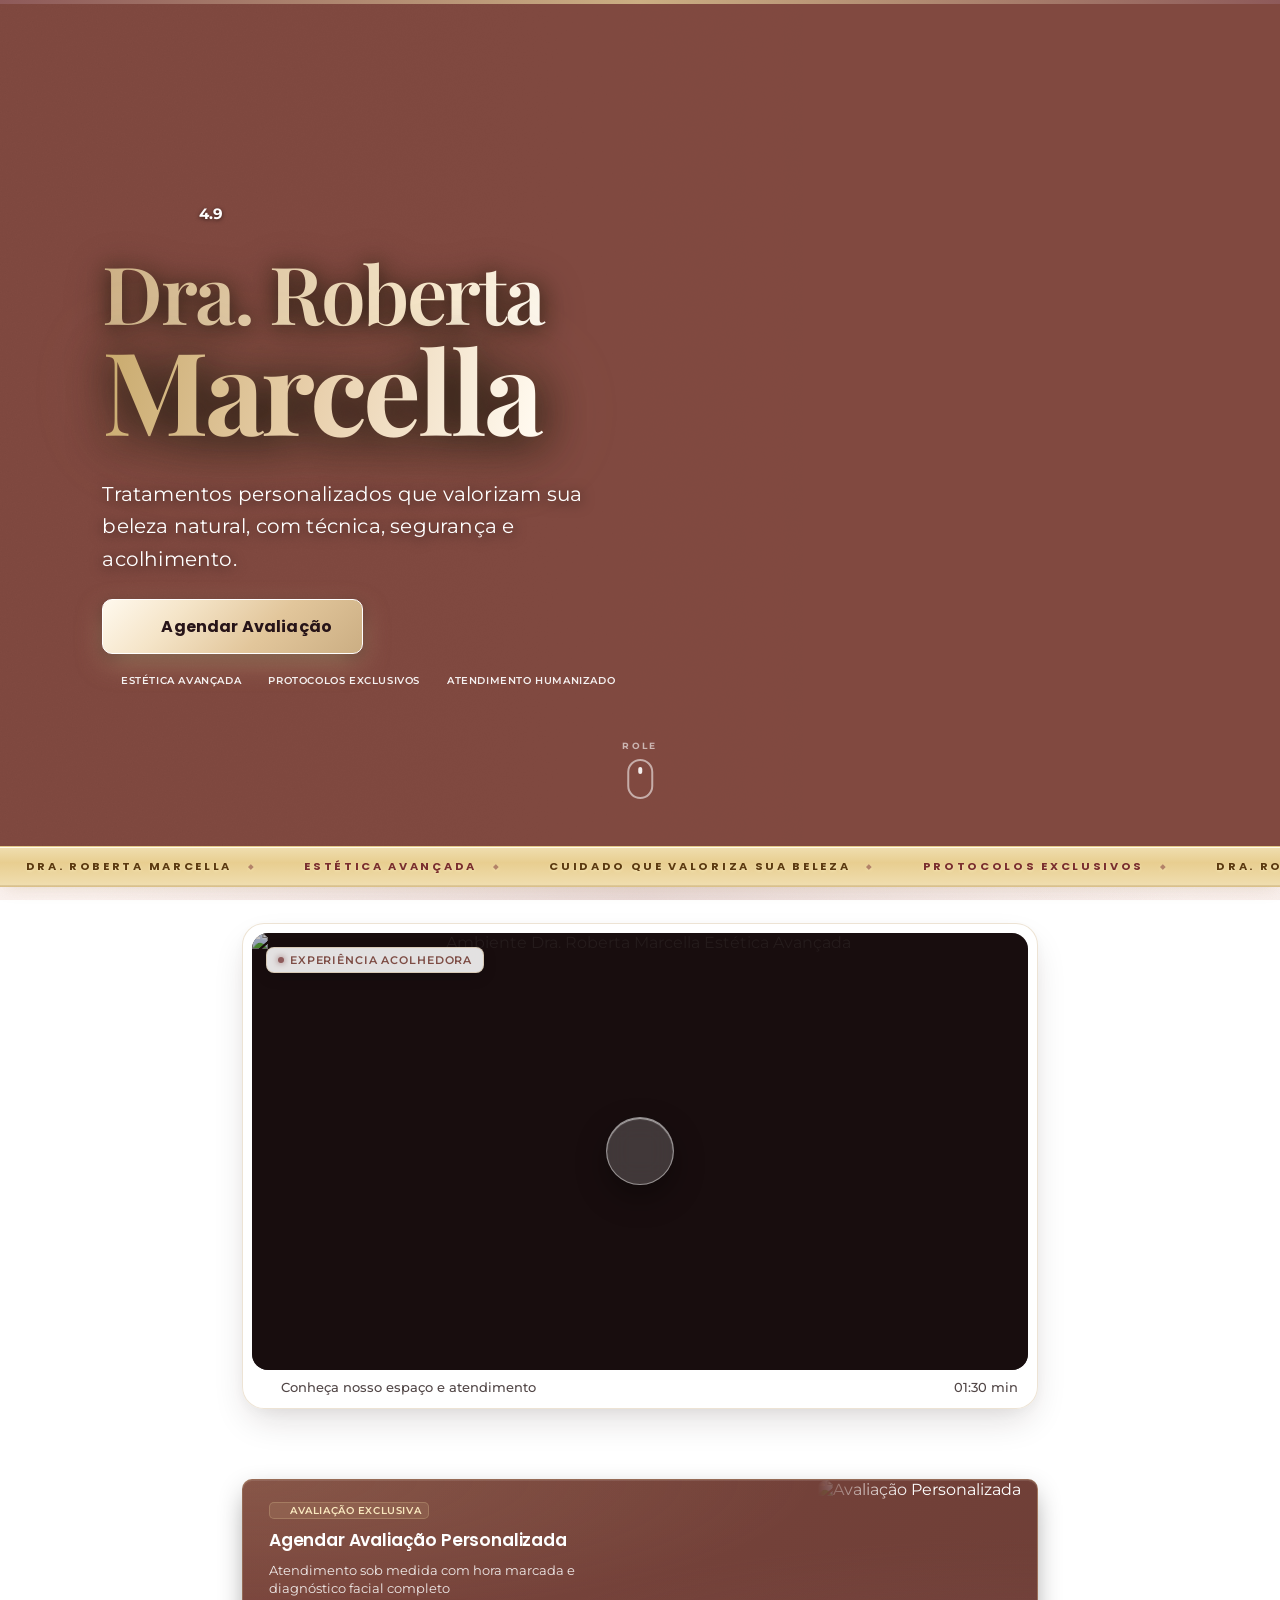
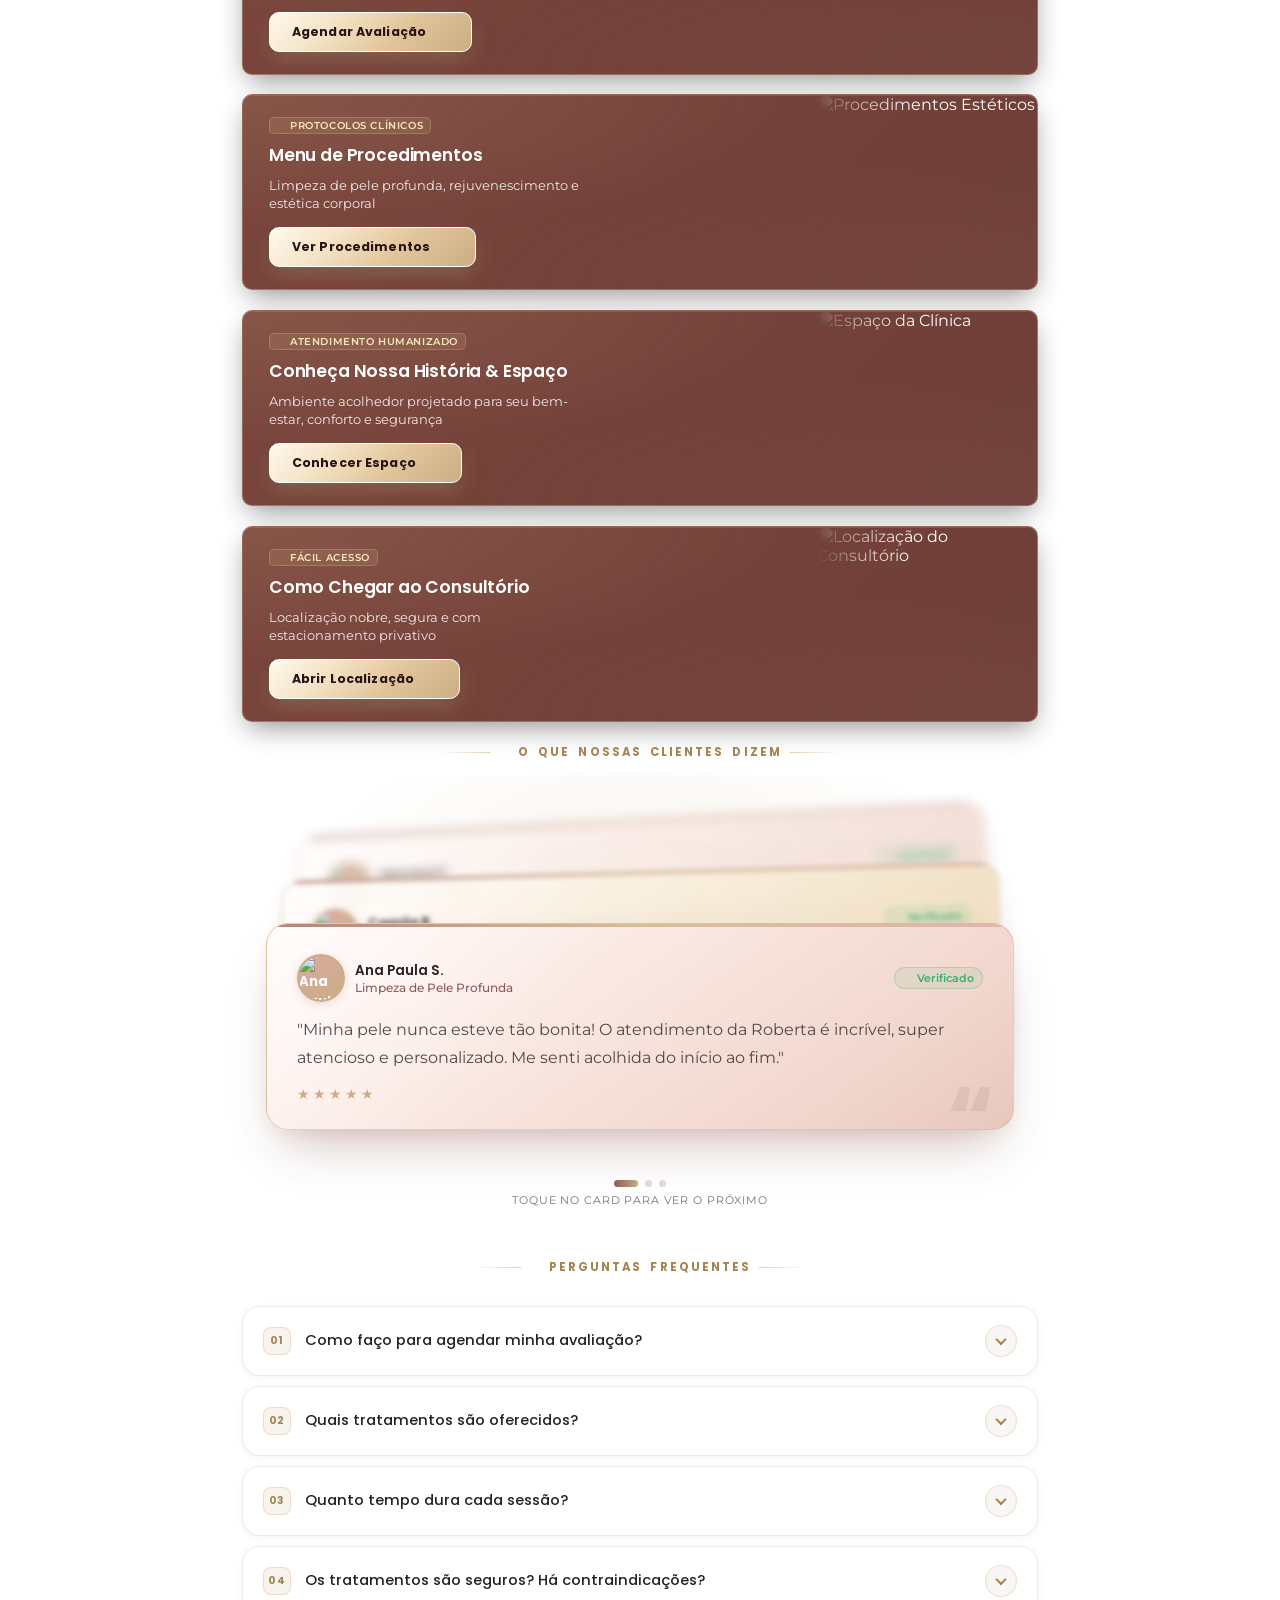
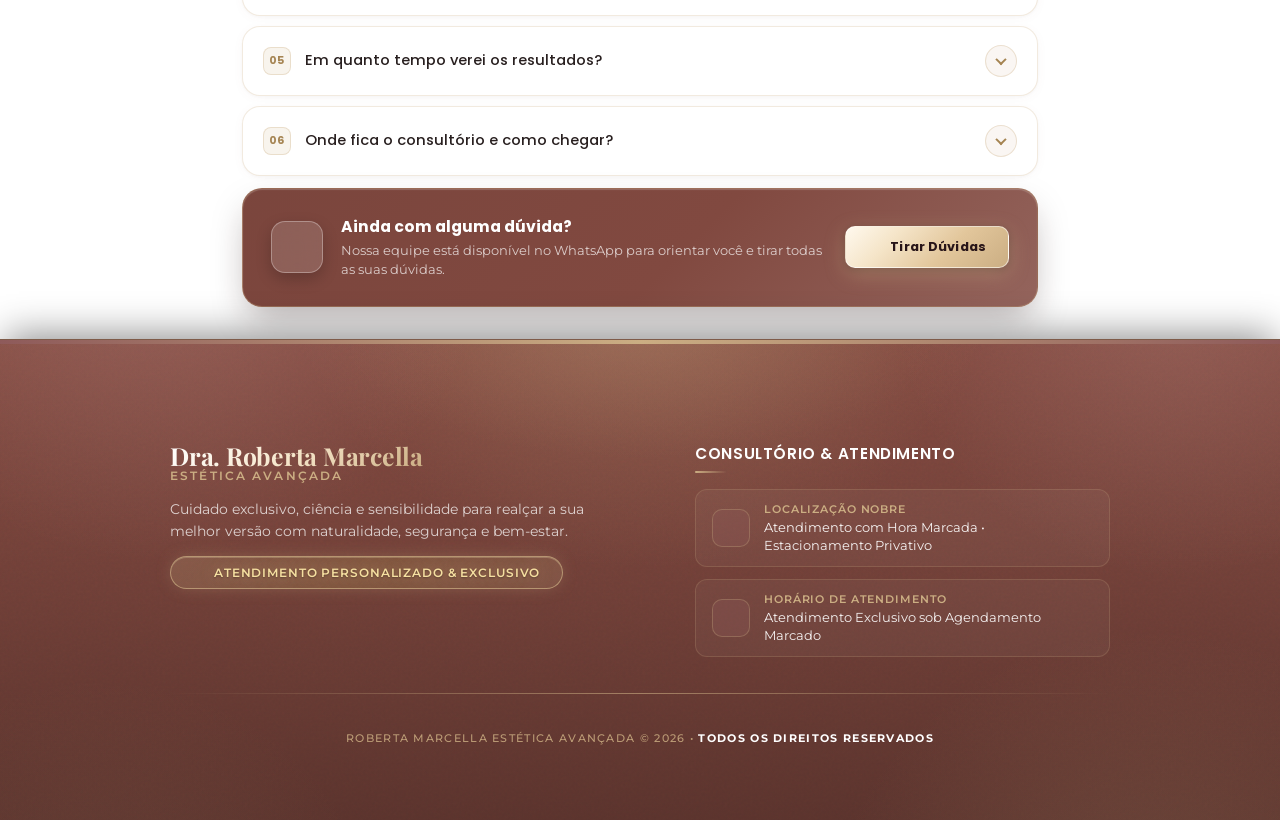
==== commit 974230fb: "Update print statement from 'Hello' to 'Goodbye'" ====
--- a/index.html
+++ b/index.html
@@ -86,7 +86,7 @@
     <div class="hero-bg" id="heroBgContainer" aria-hidden="true">
       <picture class="hero-bg-picture" id="heroBgPicture">
         <!-- 🖥️ [1. HERO DESKTOP / COMPUTADOR] (Telas grandes acima de 1024px) — Cole o link no srcset abaixo: -->
-        <source id="heroSourceDesktop" media="(min-width: 1025px)" srcset="https://images.unsplash.com/photo-1616394584738-fc6e612e71b9?q=80&w=1920&auto=format&fit=crop">
+        <source id="heroSourceDesktop" media="(min-width: 1025px)" srcset="https://github.com/robertamarcellaofc-eng/pagbio/blob/8a037679734b86ff068a66e6db197d1be4867253/desktop.webp">
 
         <!-- 📟 [2. HERO TABLET] (Telas médias de 481px a 1024px) — Cole o link no srcset abaixo: -->
         <source id="heroSourceTablet" media="(min-width: 481px)" srcset="https://images.unsplash.com/photo-1600334129128-685c5582fd35?q=80&w=1200&h=1000&auto=format&fit=crop">
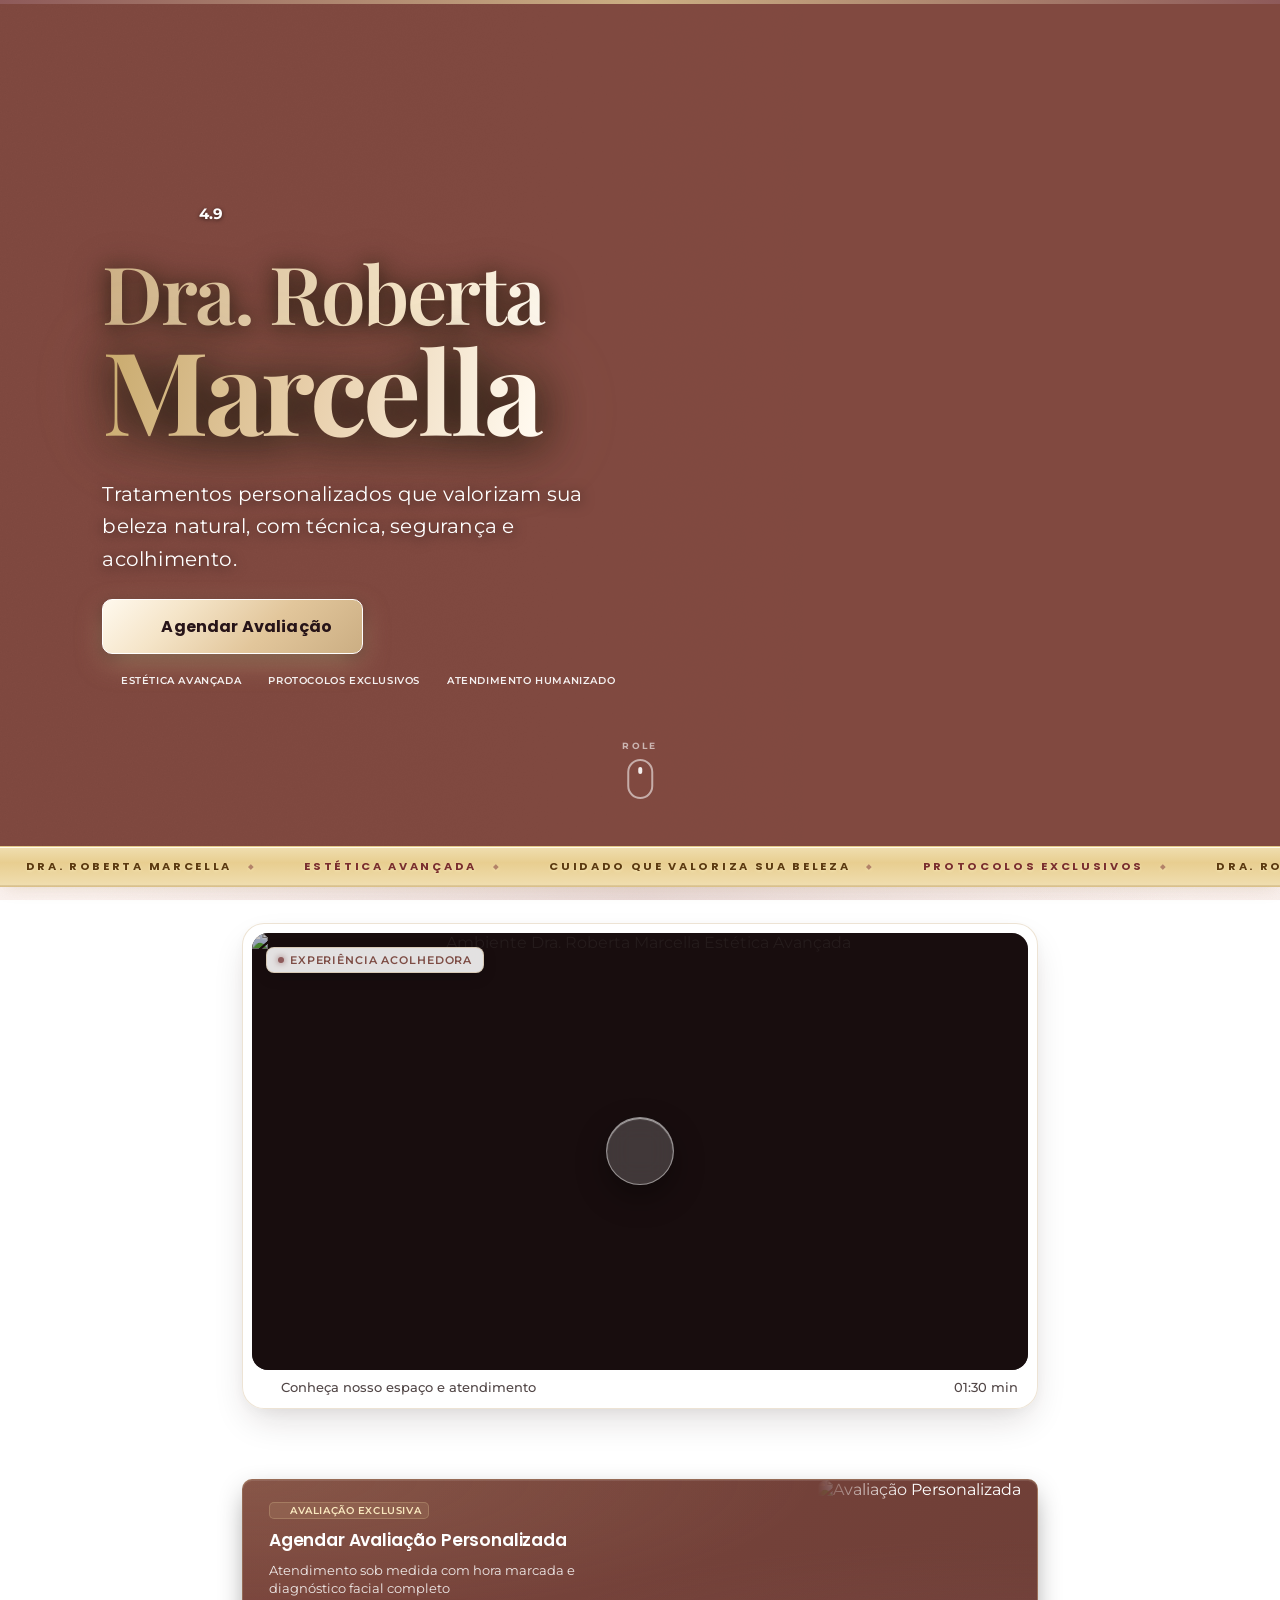
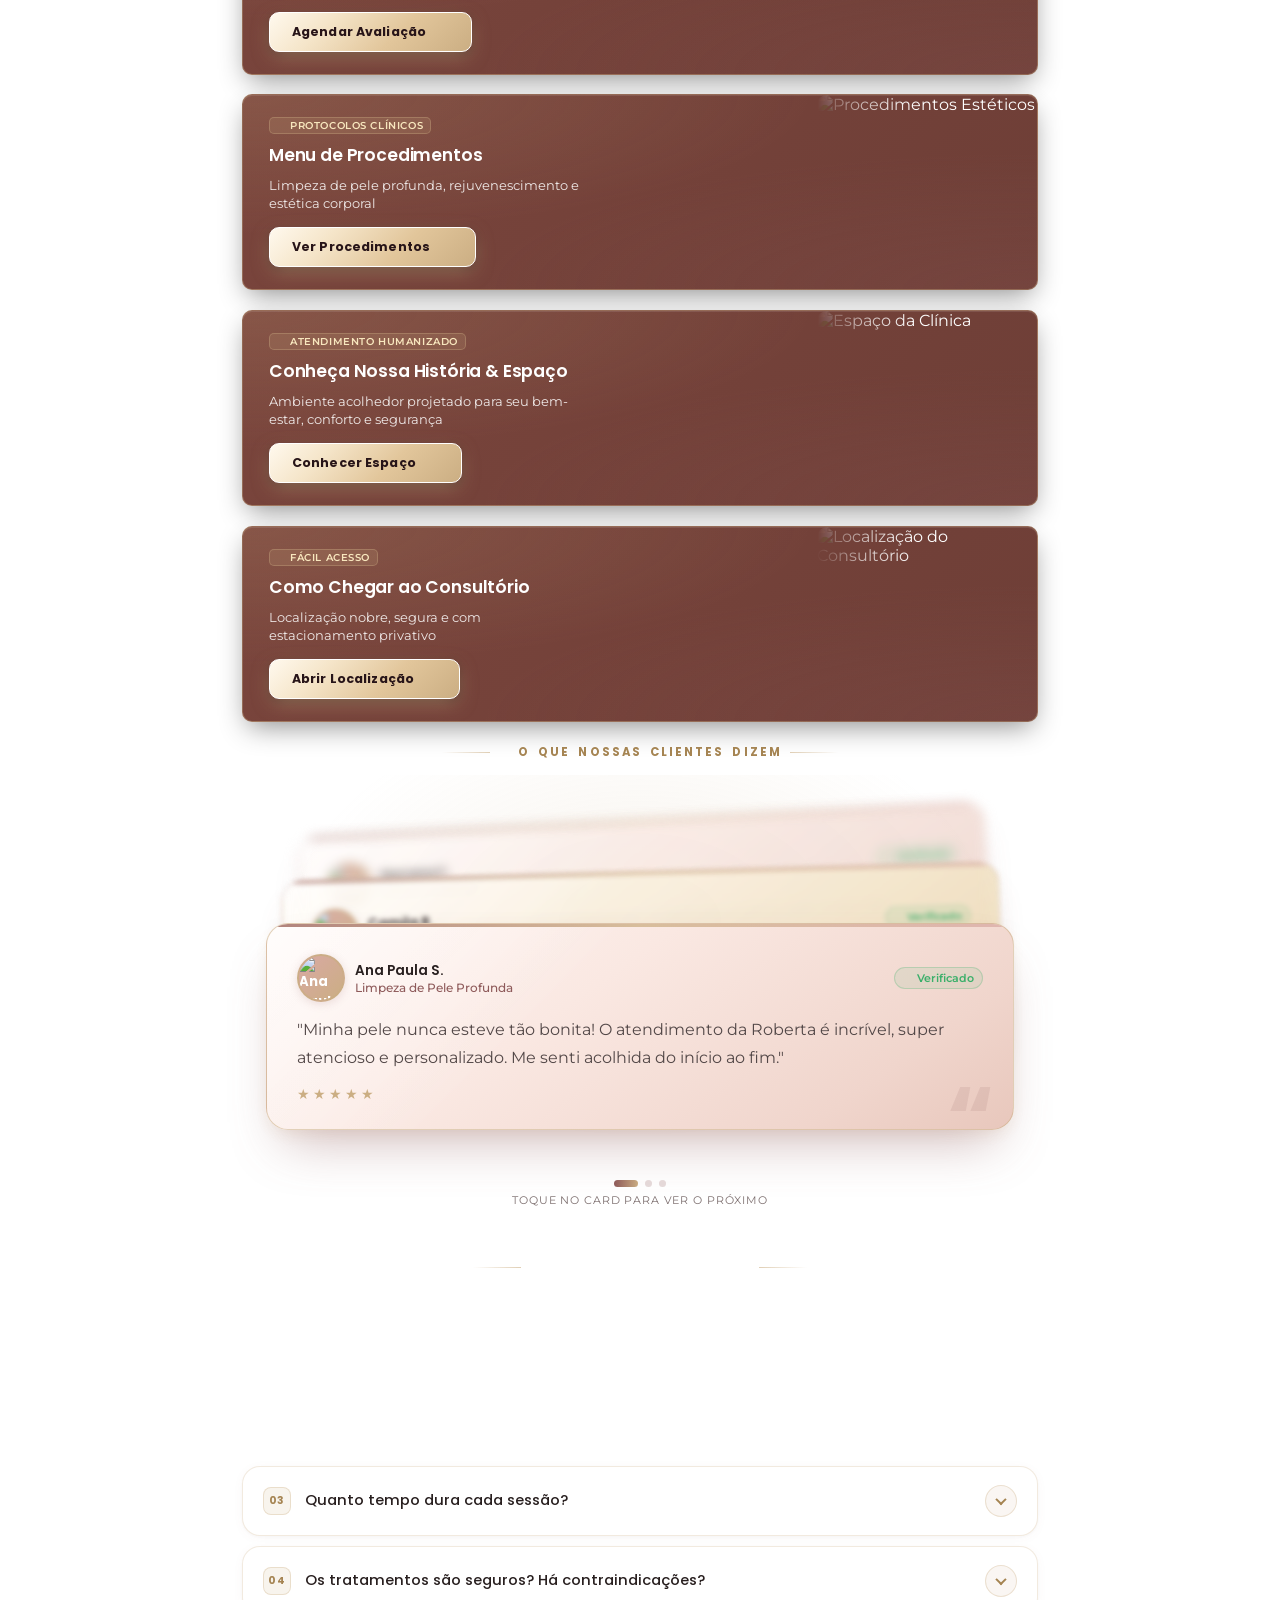
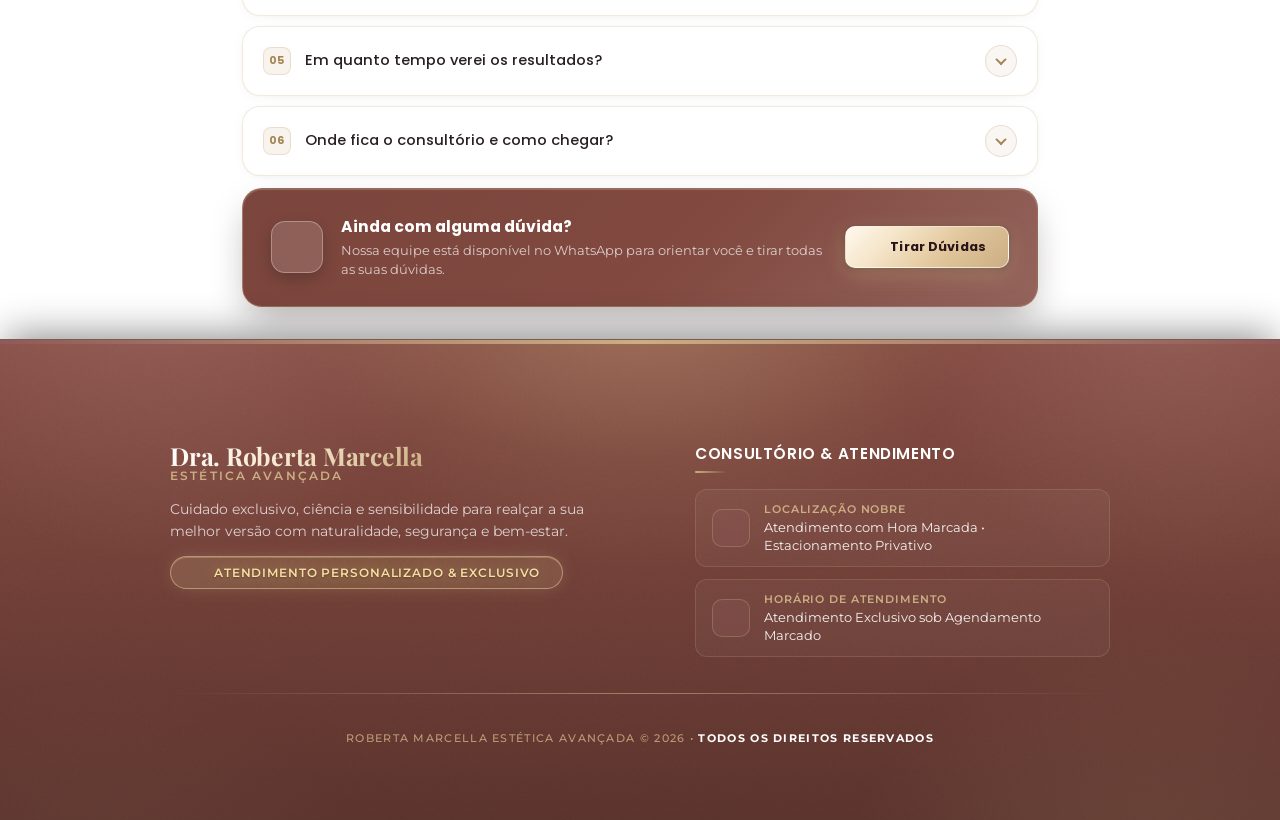
==== commit fe8d7e95: "Update print statement from 'Hello' to 'Goodbye'" ====
--- a/index.html
+++ b/index.html
@@ -95,7 +95,7 @@
         <source id="heroSourceMobile" media="(max-width: 480px)" srcset="https://images.unsplash.com/photo-1594824476967-48c8b964273f?q=80&w=760&h=1200&auto=format&fit=crop">
 
         <!-- 🖥️ [4. HERO IMAGEM PRINCIPAL / PADRÃO DESKTOP] — Cole o link do desktop no src abaixo: -->
-        <img id="heroImgMain" src="https://images.unsplash.com/photo-1616394584738-fc6e612e71b9?q=80&w=1920&auto=format&fit=crop" alt="Dra. Roberta Marcella" class="hero-bg-img" style="position: absolute; inset: 0; width: 100%; height: 100%; object-fit: cover; object-position: right bottom;">
+        <img id="heroImgMain" src="https://github.com/robertamarcellaofc-eng/pagbio/blob/8a037679734b86ff068a66e6db197d1be4867253/desktop.webp" alt="Dra. Roberta Marcella" class="hero-bg-img" style="position: absolute; inset: 0; width: 100%; height: 100%; object-fit: cover; object-position: right bottom;">
       </picture>
     </div>
 
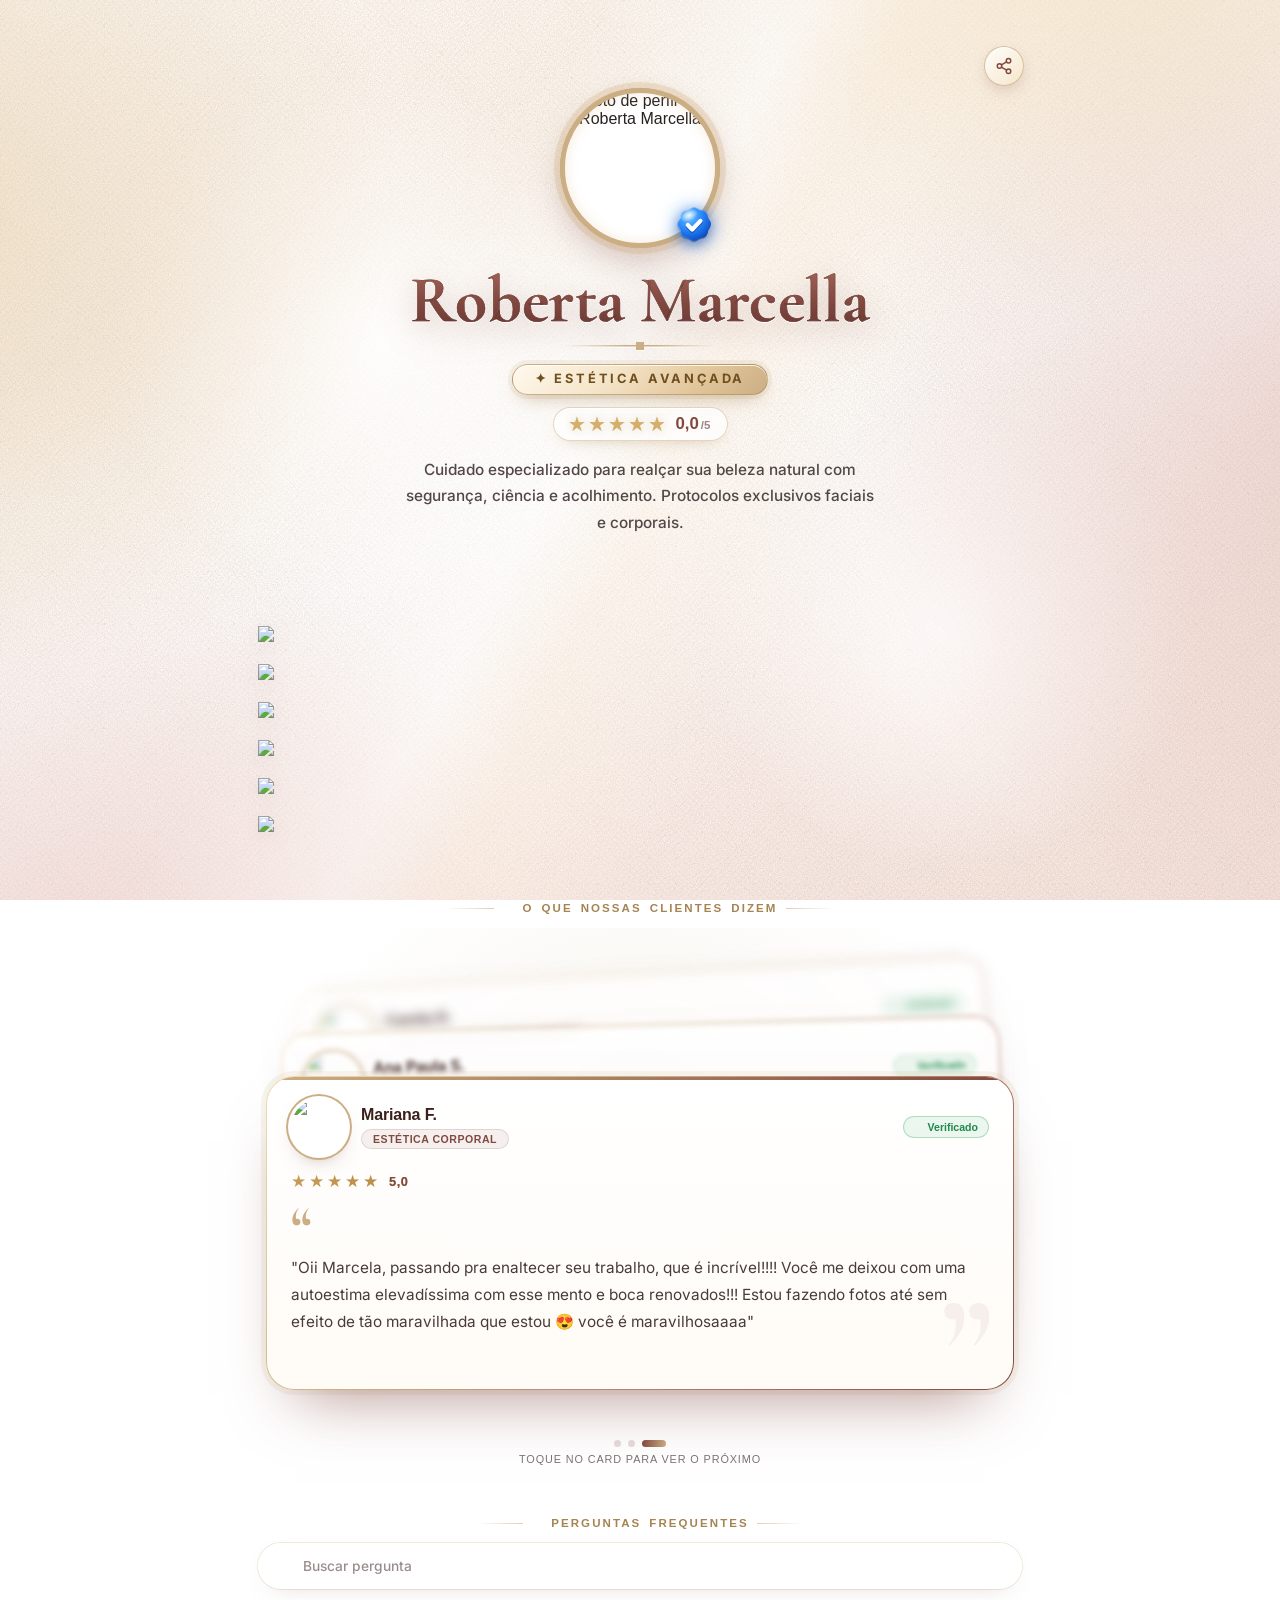
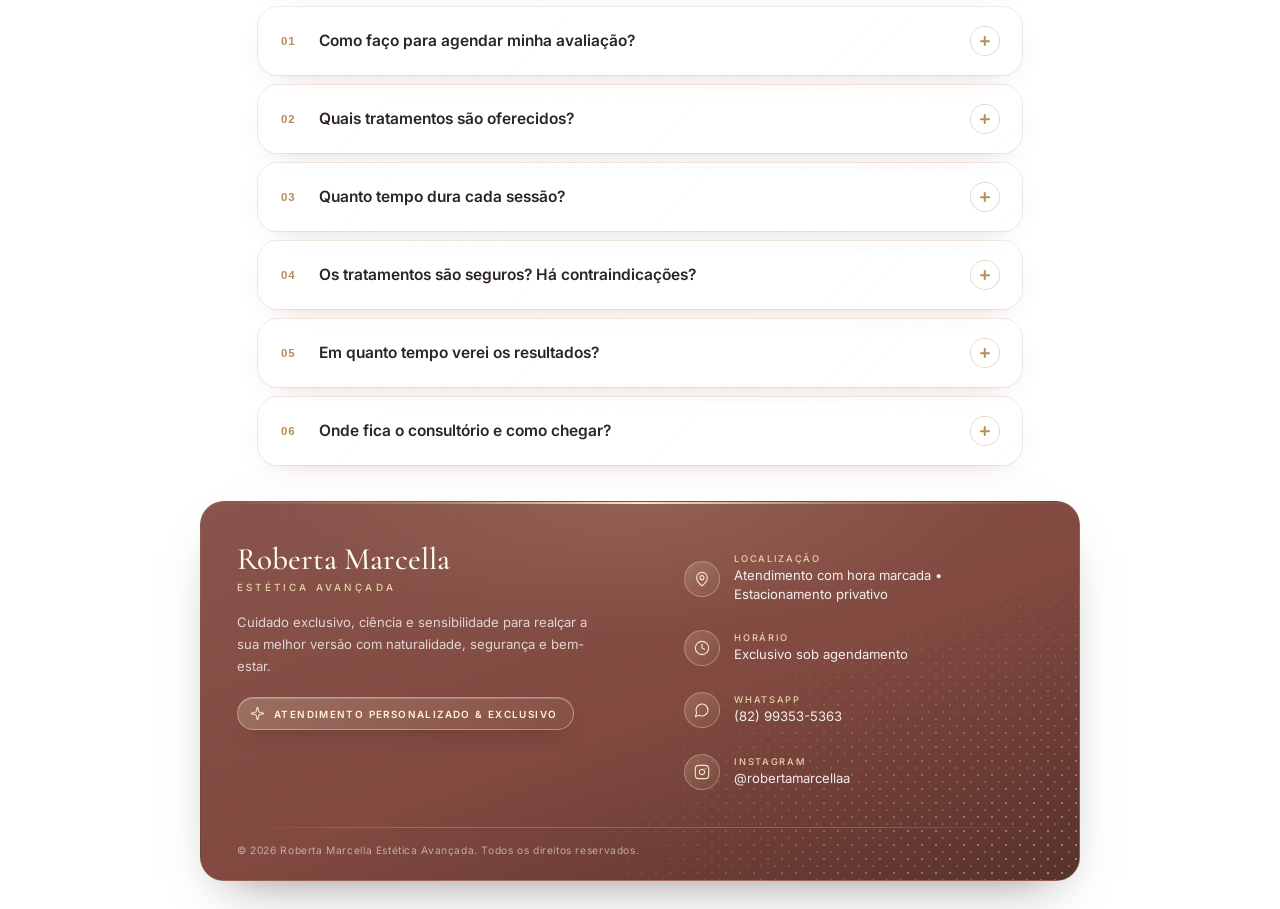
==== commit 40b3ee91: "Rename index (12).html to index.html" ====
--- a/index.html
+++ b/index.html
@@ -1,909 +1,6066 @@
-<!DOCTYPE html>
-<html lang="pt-BR" class="no-js">
-
-<head>
-  <meta charset="UTF-8">
-  <meta name="viewport" content="width=device-width, initial-scale=1.0">
-  <title>Dra. Roberta Marcella | Estética Avançada</title>
-  <meta name="description"
-    content="Agendamento de consultas, tratamentos corporais e faciais, protocolos exclusivos e contato direto com Dra. Roberta Marcella Estética Avançada.">
-  
-        <!-- ===================================================================
-       GUIA RÁPIDO: ONDE COLOCAR E TROCAR OS LINKS DAS IMAGENS
-       ===================================================================
-       Todas as imagens estão em linha direta nas tags do HTML abaixo:
-
-       1. 🌟 BANNER PRINCIPAL (HERO) — Linhas ~80-95:
-          • 🖥️ COMPUTADOR / DESKTOP : tag <source id="heroSourceDesktop" srcset="...">
-          • 📟 TABLET               : tag <source id="heroSourceTablet" srcset="...">
-          • 📱 CELULAR / MOBILE     : tag <source id="heroSourceMobile" srcset="...">
-          • 🖼️ PADRÃO / FALLBACK    : tag <img id="heroImgMain" src="...">
-
-       2. 📋 CARDS DE ATENDIMENTO:
-          • Card 1 (Agendar Avaliação) : <img id="card1ImgMain" src="...">
-          • Card 2 (Procedimentos)     : <img id="card2ImgMain" src="...">
-          • Card 3 (Conheça o Espaço)  : <img id="card3ImgMain" src="...">
-          • Card 4 (Localização)       : <img id="card4ImgMain" src="...">
-
-       3. 💬 DEPOIMENTOS:
-          • Foto 1 (Ana Paula) : <img id="testiAvatar1" src="...">
-          • Foto 2 (Camila)    : <img id="testiAvatar2" src="...">
-          • Foto 3 (Mariana)   : <img id="testiAvatar3" src="...">
-       =================================================================== -->
-  <script>
-    window.CONFIG_ROBERTA = {
-      // Link do vídeo do YouTube (cole o link completo ou encurtado):
-      videoUrl: 'https://www.youtube.com/watch?v=dQw4w9WgXcQ',
-
-      // Número de WhatsApp oficial (com código do país + DDD + número):
-      whatsappNumero: '5582993535363',
-
-      // Títulos dinâmicos que se alternam na aba do navegador:
-      titulosAba: [
-        'Dra. Roberta Marcella | Estética Avançada',
-        '✨ Olá! Seja muito bem-vinda(o)',
-        'Dra. Roberta Marcella | Estética Avançada',
-        '💖 Cuidado que valoriza sua beleza'
-      ],
-      tempoTrocaTituloMs: 3400
-    };
-  </script>
-
-  <!-- Favicon e Ícone Oficial da aba via link online -->
-  <link rel="icon" type="image/png" href="https://images.unsplash.com/photo-1594824476967-48c8b964273f?q=80&w=64&h=64&auto=format&fit=crop" id="siteFavicon">
-  <link rel="apple-touch-icon" href="https://images.unsplash.com/photo-1594824476967-48c8b964273f?q=80&w=180&h=180&auto=format&fit=crop">
-  
-  <!-- Remove no-js imediatamente para transições visuais suaves -->
-  <script>document.documentElement.classList.remove('no-js');</script>
-
-  <!-- Fontes de Luxo: Playfair Display, Poppins & Montserrat -->
-  <link rel="preconnect" href="https://fonts.googleapis.com">
-  <link rel="preconnect" href="https://fonts.gstatic.com" crossorigin>
-  <link rel="preload" as="style"
-    href="https://fonts.googleapis.com/css2?family=Montserrat:ital,wght@0,300;0,400;0,500;0,600;0,700;1,400&family=Playfair+Display:ital,wght@0,500;0,600;0,700;0,800;1,600&family=Poppins:wght@300;400;500;600;700;800&display=swap">
-  <link
-    href="https://fonts.googleapis.com/css2?family=Montserrat:ital,wght@0,300;0,400;0,500;0,600;0,700;1,400&family=Playfair+Display:ital,wght@0,500;0,600;0,700;0,800;1,600&family=Poppins:wght@300;400;500;600;700;800&display=swap"
-    rel="stylesheet" media="print" onload="this.media='all'">
-  <noscript>
-    <link
-      href="https://fonts.googleapis.com/css2?family=Montserrat:ital,wght@0,300;0,400;0,500;0,600;0,700;1,400&family=Playfair+Display:ital,wght@0,500;0,600;0,700;0,800;1,600&family=Poppins:wght@300;400;500;600;700;800&display=swap"
-      rel="stylesheet">
-  </noscript>
-
-      <!-- Folha de Estilos Externa e Centralizada (style.css) -->
-  <link rel="stylesheet" href="style.css">
-</head>
-
-<body>
-<!-- Barra animada de progresso no topo do header (scroll indicator) -->
-  <div class="header-scroll-progress-bar" id="headerProgressBar"></div>
-
-  <!-- =========================================================================
-       SEÇÃO HERO — BANNER PRINCIPAL (FOTO À DIREITA + DEGRADÊ + TEXTURA DAMASK)
-       ========================================================================= -->
-  <section class="hero-section">
-    <!-- Camada 1: Foto do Fundo Hero através de Link Online Direto HTTPS (Responsivo) -->
-    <div class="hero-bg" id="heroBgContainer" aria-hidden="true">
-      <picture class="hero-bg-picture" id="heroBgPicture">
-        <!-- 🖥️ [1. HERO DESKTOP / COMPUTADOR] (Telas grandes acima de 1024px) — Cole o link no srcset abaixo: -->
-        <source id="heroSourceDesktop" media="(min-width: 1025px)" srcset="https://github.com/robertamarcellaofc-eng/pagbio/blob/8a037679734b86ff068a66e6db197d1be4867253/desktop.webp">
-
-        <!-- 📟 [2. HERO TABLET] (Telas médias de 481px a 1024px) — Cole o link no srcset abaixo: -->
-        <source id="heroSourceTablet" media="(min-width: 481px)" srcset="https://images.unsplash.com/photo-1600334129128-685c5582fd35?q=80&w=1200&h=1000&auto=format&fit=crop">
-
-        <!-- 📱 [3. HERO MOBILE / CELULAR] (Telas pequenas até 480px) — Cole o link no srcset abaixo: -->
-        <source id="heroSourceMobile" media="(max-width: 480px)" srcset="https://images.unsplash.com/photo-1594824476967-48c8b964273f?q=80&w=760&h=1200&auto=format&fit=crop">
-
-        <!-- 🖥️ [4. HERO IMAGEM PRINCIPAL / PADRÃO DESKTOP] — Cole o link do desktop no src abaixo: -->
-        <img id="heroImgMain" src="https://github.com/robertamarcellaofc-eng/pagbio/blob/8a037679734b86ff068a66e6db197d1be4867253/desktop.webp" alt="Dra. Roberta Marcella" class="hero-bg-img" style="position: absolute; inset: 0; width: 100%; height: 100%; object-fit: cover; object-position: right bottom;">
-      </picture>
-    </div>
-
-    <!-- Camada 2: degradê lateral especificado (escuro à esquerda, nítido à direita) -->
-    <div class="hero-scrim" aria-hidden="true"></div>
-
-    <!-- Camada 3: Container Principal do Texto (largura controlada por --hero-content-largura-*) -->
-    <div class="hero-content">
-      <!-- Avaliação em estrelas e prestígio -->
-      <div class="hero-stars-row reveal" style="transition-delay: 0.12s;">
-        <div class="hero-stars-icons">
-          <i data-lucide="star" fill="currentColor"></i>
-          <i data-lucide="star" fill="currentColor"></i>
-          <i data-lucide="star" fill="currentColor"></i>
-          <i data-lucide="star" fill="currentColor"></i>
-          <i data-lucide="star" fill="currentColor"></i>
-        </div>
-        <span class="hero-stars-rating">4.9</span>
-      </div>
-
-      <!-- TÍTULO: Nome Dra. Roberta Marcella
-           (Largura, alturas e tamanhos de fonte controlados nas variáveis --nome-* no style.css) -->
-      <h1 class="profile-title reveal" style="transition-delay: 0.18s;">
-        <span class="title-prefix">Dra. Roberta</span>
-        <span class="title-main">Marcella</span>
-      </h1>
-
-      <!-- SUBTÍTULO: Texto de acolhimento e posicionamento
-           (Largura, fonte e altura controladas em --hero-subtitulo-* no style.css) -->
-      <p class="hero-subtitle reveal-text" data-delay-base="0.25">Tratamentos personalizados que valorizam sua beleza
-        natural, com técnica, segurança e acolhimento.</p>
-
-      <!-- Botão de agendamento prioritário -->
-      <button type="button" class="hero-cta-button in-view" onclick="irParaAgendar()">
-        <i data-lucide="calendar-heart"></i>
-        Agendar Avaliação
-      </button>
-
-      <!-- Selos de prestígio e confiança -->
-      <div class="hero-trust reveal" style="transition-delay: 0.42s;">
-        <span class="hero-trust-item">
-          <i data-lucide="sparkles"></i>
-          Estética Avançada
-        </span>
-        <span class="hero-trust-item">
-          <i data-lucide="shield-check"></i>
-          Protocolos Exclusivos
-        </span>
-        <span class="hero-trust-item">
-          <i data-lucide="heart"></i>
-          Atendimento Humanizado
-        </span>
-      </div>
-    </div>
-
-    <!-- Indicador de rolagem -->
-    <div class="hero-scroll-cue" aria-hidden="true">
-      <span>Role</span>
-      <div class="scroll-mouse"></div>
-      <div class="scroll-arrows">
-        <svg width="14" height="8" viewBox="0 0 14 8" fill="none">
-          <path d="M1 1l6 6 6-6" stroke="rgba(255,255,255,0.85)" stroke-width="1.8" stroke-linecap="round"
-            stroke-linejoin="round" />
-        </svg>
-        <svg width="14" height="8" viewBox="0 0 14 8" fill="none">
-          <path d="M1 1l6 6 6-6" stroke="rgba(255,255,255,0.85)" stroke-width="1.8" stroke-linecap="round"
-            stroke-linejoin="round" />
-        </svg>
-      </div>
-    </div>
-  </section>
-
-  <!-- =========================================================================
-       [SEÇÃO 2] MARQUEE INFINITO — FAIXA HORIZONTAL DE DESTAQUES
-       • LOCALIZAÇÃO NO CSS: style.css (linhas ~540 a ~600)
-       • CLASSES: .marquee-strip (container), .marquee-track (trilho), .marquee-item (texto)
-       • O QUE ALTERAR AQUI: textos da faixa que passam em loop contínuo
-       ========================================================================= -->
-  <section class="marquee-strip" aria-hidden="true">
-    <div class="marquee-track">
-      <span class="marquee-item">Dra. Roberta Marcella <span class="sparkle-bullet">◆</span></span>
-      <span class="marquee-item">Estética Avançada <span class="sparkle-bullet">◆</span></span>
-      <span class="marquee-item">Cuidado que Valoriza sua Beleza <span class="sparkle-bullet">◆</span></span>
-      <span class="marquee-item">Protocolos Exclusivos <span class="sparkle-bullet">◆</span></span>
-      <span class="marquee-item">Dra. Roberta Marcella <span class="sparkle-bullet">◆</span></span>
-      <span class="marquee-item">Beleza com Técnica & Acolhimento <span class="sparkle-bullet">◆</span></span>
-      <span class="marquee-item">Estética Avançada <span class="sparkle-bullet">◆</span></span>
-      <span class="marquee-item">Resultados que Transformam <span class="sparkle-bullet">◆</span></span>
-      <!-- Duplicado para loop infinito fluído -->
-      <span class="marquee-item">Dra. Roberta Marcella <span class="sparkle-bullet">◆</span></span>
-      <span class="marquee-item">Estética Avançada <span class="sparkle-bullet">◆</span></span>
-      <span class="marquee-item">Cuidado que Valoriza sua Beleza <span class="sparkle-bullet">◆</span></span>
-      <span class="marquee-item">Protocolos Exclusivos <span class="sparkle-bullet">◆</span></span>
-      <span class="marquee-item">Dra. Roberta Marcella <span class="sparkle-bullet">◆</span></span>
-      <span class="marquee-item">Beleza com Técnica & Acolhimento <span class="sparkle-bullet">◆</span></span>
-      <span class="marquee-item">Estética Avançada <span class="sparkle-bullet">◆</span></span>
-      <span class="marquee-item">Resultados que Transformam <span class="sparkle-bullet">◆</span></span>
-    </div>
-  </section>
-
-  <div class="page-content">
-
-    <!-- Conteúdo Central da Bio -->
-    <main class="bio-card-wrapper">
-
-      <!-- =====================================================================
-           [SEÇÃO 3] PLAYER DE VÍDEO CINEMA — APRESENTAÇÃO DA CLÍNICA
-           • LOCALIZAÇÃO NO CSS: style.css (linhas ~610 a ~720 e ~3205 a ~3225)
-           • CONFIGURAÇÃO DO LINK DO YOUTUBE: script.js no objeto VIDEO_CONFIG
-           • CLASSES: .video-card-section, .video-player-frame, .video-cover-layer
-           • O QUE ALTERAR AQUI: thumbnail em #videoCoverImg, tempo em .video-foot-meta
-           ===================================================================== -->
-      <section class="video-card-section reveal" id="sobre">
-        <div class="video-player-frame">
-          <div class="video-ratio-box" id="videoRatioBox">
-
-            <!-- Capa com Play Button — acessível via mouse e teclado (Enter/Espaço) -->
-            <div class="video-cover-layer" id="videoCoverLayer" role="button" tabindex="0"
-              aria-label="Reproduzir vídeo de apresentação" onclick="playVideo()"
-              onkeydown="handleVideoCoverKeydown(event)">
-              <img id="videoCoverImg"
-                src="https://images.unsplash.com/photo-1600334129128-685c5582fd35?q=80&w=1200&h=1000&auto=format&fit=crop"
-                alt="Ambiente Dra. Roberta Marcella Estética Avançada"
-                style="position: absolute; inset: 0; width: 100%; height: 100%; object-fit: cover;">
-              <div class="video-tint"></div>
-
-              <div class="badge-video-tag">
-                EXPERIÊNCIA ACOLHEDORA
-              </div>
-
-              <span class="play-btn-circle" aria-hidden="true">
-                <i data-lucide="play"></i>
-              </span>
-            </div>
-
-            <!-- YouTube IFrame Player Mount -->
-            <div id="youtubePlayerMount"></div>
-
-            <!-- Controles customizados (play/pausa e mudo/áudio) -->
-            <div class="video-controls" id="videoControls">
-              <button type="button" class="video-ctrl-btn" id="btnPlayPause" aria-label="Pausar vídeo"
-                onclick="toggleVideoPlayPause(event)">
-                <i data-lucide="pause"></i>
-              </button>
-              <button type="button" class="video-ctrl-btn" id="btnMute" aria-label="Silenciar vídeo"
-                onclick="toggleVideoMute(event)">
-                <i data-lucide="volume-2"></i>
-              </button>
-            </div>
-
-          </div>
-
-          <div class="video-foot-meta">
-            <span><i data-lucide="play-circle" style="width: 14px; height: 14px; color: var(--color-wine);"></i> Conheça
-              nosso espaço e atendimento</span>
-            <span>01:30 min</span>
-          </div>
-        </div>
-      </section>
-
-      <!-- =====================================================================
-           [SEÇÃO 4] BOTÕES E CARDS DE ATENDIMENTO — BIO LINKS
-           • LOCALIZAÇÃO NO CSS: style.css (linhas ~800 a ~1050 e ~3495 a ~3815)
-           • CLASSES: .links-column, .bio-hero-card, .bio-hero-title, .bio-hero-desc
-           • O QUE ALTERAR AQUI: textos dos cards, fotos em <picture>, links ou ação
-           ===================================================================== -->
-      <div class="links-column" id="secao-agendar">
-
-        <!-- ─── CARD 1: Agendar Avaliação Personalizada (Abre Modal de Agendamento) ─── -->
-        <div class="bio-hero-card reveal">
-          <div class="bio-hero-card-surface" aria-hidden="true">
-            <div class="bio-hero-card-bar"></div>
-            <div class="bio-hero-card-glow"></div>
-          </div>
-          <div class="bio-hero-card-content">
-            <span class="bio-hero-badge"><i data-lucide="sparkles"></i> Avaliação Exclusiva</span>
-            <h3 class="bio-hero-title">Agendar Avaliação Personalizada</h3>
-            <p class="bio-hero-desc">Atendimento sob medida com hora marcada e diagnóstico facial completo</p>
-            <div class="bio-hero-action-row">
-              <button type="button" class="bio-hero-btn" onclick="openAgendamento()">
-                <span>Agendar Avaliação</span>
-                <i data-lucide="arrow-right"></i>
-              </button>
-            </div>
-          </div>
-          <div class="bio-hero-card-media" aria-hidden="true">
-            <picture class="bio-hero-picture">
-              <img id="card1ImgMain" src="https://images.unsplash.com/photo-1594824476967-48c8b964273f?q=80&w=900&auto=format&fit=crop" alt="Avaliação Personalizada" class="bio-hero-popout-img" loading="lazy">
-            </picture>
-          </div>
-        </div>
-
-        <!-- ─── CARD 2: Menu de Procedimentos (Link para Landing Page) ───────────── -->
-        <div class="bio-hero-card reveal">
-          <div class="bio-hero-card-surface" aria-hidden="true">
-            <div class="bio-hero-card-bar"></div>
-            <div class="bio-hero-card-glow"></div>
-          </div>
-          <div class="bio-hero-card-content">
-            <span class="bio-hero-badge"><i data-lucide="sparkles"></i> Protocolos Clínicos</span>
-            <h3 class="bio-hero-title">Menu de Procedimentos</h3>
-            <p class="bio-hero-desc">Limpeza de pele profunda, rejuvenescimento e estética corporal</p>
-            <div class="bio-hero-action-row">
-              <button type="button" class="bio-hero-btn" onclick="openAgendamento()">
-                <span>Ver Procedimentos</span>
-                <i data-lucide="arrow-right"></i>
-              </button>
-            </div>
-          </div>
-          <div class="bio-hero-card-media" aria-hidden="true">
-            <picture class="bio-hero-picture">
-              <img id="card2ImgMain" src="https://images.unsplash.com/photo-1570172619644-dfd03ed5d881?q=80&w=900&auto=format&fit=crop" alt="Procedimentos Estéticos" class="bio-hero-popout-img" loading="lazy">
-            </picture>
-          </div>
-        </div>
-
-        <!-- ─── CARD 3: Conheça Nossa História & Espaço (Apresentação) ─────────── -->
-        <div class="bio-hero-card reveal">
-          <div class="bio-hero-card-surface" aria-hidden="true">
-            <div class="bio-hero-card-bar"></div>
-            <div class="bio-hero-card-glow"></div>
-          </div>
-          <div class="bio-hero-card-content">
-            <span class="bio-hero-badge"><i data-lucide="sparkles"></i> Atendimento Humanizado</span>
-            <h3 class="bio-hero-title">Conheça Nossa História & Espaço</h3>
-            <p class="bio-hero-desc">Ambiente acolhedor projetado para seu bem-estar, conforto e segurança</p>
-            <div class="bio-hero-action-row">
-              <a href="#sobre" class="bio-hero-btn">
-                <span>Conhecer Espaço</span>
-                <i data-lucide="arrow-right"></i>
-              </a>
-            </div>
-          </div>
-          <div class="bio-hero-card-media" aria-hidden="true">
-            <picture class="bio-hero-picture">
-              <img id="card3ImgMain" src="https://images.unsplash.com/photo-1600334129128-685c5582fd35?q=80&w=900&auto=format&fit=crop" alt="Espaço da Clínica" class="bio-hero-popout-img" loading="lazy">
-            </picture>
-          </div>
-        </div>
-
-        <!-- ─── CARD 4: Como Chegar ao Consultório (Google Maps) ───────────────── -->
-        <div class="bio-hero-card reveal">
-          <div class="bio-hero-card-surface" aria-hidden="true">
-            <div class="bio-hero-card-bar"></div>
-            <div class="bio-hero-card-glow"></div>
-          </div>
-          <div class="bio-hero-card-content">
-            <span class="bio-hero-badge"><i data-lucide="sparkles"></i> Fácil Acesso</span>
-            <h3 class="bio-hero-title">Como Chegar ao Consultório</h3>
-            <p class="bio-hero-desc">Localização nobre, segura e com estacionamento privativo</p>
-            <div class="bio-hero-action-row">
-              <a href="https://www.google.com/maps/search/?api=1&query=Roberta+Marcella+Est%C3%A9tica+Avan%C3%A7ada"
-                target="_blank" rel="noopener noreferrer" class="bio-hero-btn">
-                <span>Abrir Localização</span>
-                <i data-lucide="arrow-right"></i>
-              </a>
-            </div>
-          </div>
-          <div class="bio-hero-card-media" aria-hidden="true">
-            <picture class="bio-hero-picture">
-              <img id="card4ImgMain" src="https://images.unsplash.com/photo-1600334089648-b0d9d3028eb2?q=80&w=900&auto=format&fit=crop" alt="Localização do Consultório" class="bio-hero-popout-img" loading="lazy">
-            </picture>
-          </div>
-        </div>
-
-      </div>
-
-
-  <!-- =====================================================================
-           [SEÇÃO 5] QUEM SÃO NOSSOS CLIENTES — DEPOIMENTOS DE CLIENTES
-           • LOCALIZAÇÃO NO CSS: style.css (linhas ~1350 a ~1650)
-           • CLASSES: .testimonials-section, .testi-carousel, .testi-card, .testi-slide
-           • O QUE ALTERAR AQUI: fotos, nomes, serviços realizados e depoimentos das clientes
-           ===================================================================== -->
-      <section class="testimonials-section">
-        <div class="section-label reveal-text">
-          <i data-lucide="star" style="width: 12px; height: 12px;"></i>
-          O que nossas clientes dizem
-        </div>
-
-        <!-- Carrossel de Depoimentos em Pilha -->
-        <div class="testi-carousel reveal" role="region" aria-label="Depoimentos de clientes">
-          <div class="testi-stage">
-            <div class="testi-viewport">
-              <div class="testi-track">
-
-                <!-- ─── DEPOIMENTO 1: Ana Paula S. ───────────────────────────────
-                     • Nome: <div class="testi-name">
-                     • Procedimento: <div class="testi-service">
-                     • Texto: <blockquote class="testi-text">
-                     • Avatar via link online
-                     ───────────────────────────────────────────────────────────── -->
-                <div class="testi-slide is-active" role="group" aria-roledescription="depoimento" aria-label="1 de 3">
-                  <figure class="testi-card">
-                    <div class="testi-author">
-                      <div class="testi-avatar">
-                        <img id="testiAvatar1" src="https://images.unsplash.com/photo-1552693673-1bf958298935?q=80&w=300&auto=format&fit=crop" alt="Ana Paula S." class="testi-avatar-img" loading="lazy">
-                      </div>
-                      <div>
-                        <div class="testi-name">Ana Paula S.</div>
-                        <div class="testi-service">Limpeza de Pele Profunda</div>
-                      </div>
-                      <div class="testi-badge-verified">
-                        <i data-lucide="check" style="width: 10px; height: 10px;"></i>
-                        Verificado
-                      </div>
-                    </div>
-                    <blockquote class="testi-text">"Minha pele nunca esteve tão bonita! O atendimento da Roberta é
-                      incrível, super atencioso e personalizado. Me senti acolhida do início ao fim."</blockquote>
-                    <div class="testi-stars" aria-label="5 de 5 estrelas">
-                      <span aria-hidden="true">★</span><span aria-hidden="true">★</span><span
-                        aria-hidden="true">★</span><span aria-hidden="true">★</span><span aria-hidden="true">★</span>
-                    </div>
-                  </figure>
-                </div>
-
-                <!-- ─── DEPOIMENTO 2: Camila R. ─────────────────────────────────
-                     • Nome: <div class="testi-name">
-                     • Procedimento: <div class="testi-service">
-                     • Texto: <blockquote class="testi-text">
-                     • Avatar via link online
-                     ───────────────────────────────────────────────────────────── -->
-                <div class="testi-slide" role="group" aria-roledescription="depoimento" aria-label="2 de 3">
-                  <figure class="testi-card">
-                    <div class="testi-author">
-                      <div class="testi-avatar">
-                        <img id="testiAvatar2" src="https://images.unsplash.com/photo-1540555700478-4be289fbecef?q=80&w=300&auto=format&fit=crop" alt="Camila R." class="testi-avatar-img" loading="lazy">
-                      </div>
-                      <div>
-                        <div class="testi-name">Camila R.</div>
-                        <div class="testi-service">Protocolo Rejuvenescimento</div>
-                      </div>
-                      <div class="testi-badge-verified">
-                        <i data-lucide="check" style="width: 10px; height: 10px;"></i>
-                        Verificado
-                      </div>
-                    </div>
-                    <blockquote class="testi-text">"Fiz o protocolo de rejuvenescimento e os resultados superaram todas
-                      as minhas expectativas! Profissional extremamente capacitada e dedicada."</blockquote>
-                    <div class="testi-stars" aria-label="5 de 5 estrelas">
-                      <span aria-hidden="true">★</span><span aria-hidden="true">★</span><span
-                        aria-hidden="true">★</span><span aria-hidden="true">★</span><span aria-hidden="true">★</span>
-                    </div>
-                  </figure>
-                </div>
-
-                <!-- ─── DEPOIMENTO 3: Mariana F. ────────────────────────────────
-                     • Nome: <div class="testi-name">
-                     • Procedimento: <div class="testi-service">
-                     • Texto: <blockquote class="testi-text">
-                     • Avatar via link online
-                     ───────────────────────────────────────────────────────────── -->
-                <div class="testi-slide" role="group" aria-roledescription="depoimento" aria-label="3 de 3">
-                  <figure class="testi-card">
-                    <div class="testi-author">
-                      <div class="testi-avatar">
-                        <img id="testiAvatar3" src="https://images.unsplash.com/photo-1522337360788-8b13dee7a37e?q=80&w=300&auto=format&fit=crop" alt="Mariana F." class="testi-avatar-img" loading="lazy">
-                      </div>
-                      <div>
-                        <div class="testi-name">Mariana F.</div>
-                        <div class="testi-service">Estética Corporal</div>
-                      </div>
-                      <div class="testi-badge-verified">
-                        <i data-lucide="check" style="width: 10px; height: 10px;"></i>
-                        Verificado
-                      </div>
-                    </div>
-                    <blockquote class="testi-text">"Ambiente lindo, cheiroso e aconchegante. A Roberta explica cada
-                      etapa do tratamento com clareza. Com certeza voltarei e recomendo demais!"</blockquote>
-                    <div class="testi-stars" aria-label="5 de 5 estrelas">
-                      <span aria-hidden="true">★</span><span aria-hidden="true">★</span><span
-                        aria-hidden="true">★</span><span aria-hidden="true">★</span><span aria-hidden="true">★</span>
-                    </div>
-                  </figure>
-                </div>
-
-              </div>
-            </div>
-          </div><!-- /.testi-stage -->
-          <div class="testi-dots" role="tablist" aria-label="Escolher depoimento"></div>
-
-          <p class="testi-hint">Toque no card para ver o próximo</p>
-        </div>
-      </section>
-
-      <!-- =====================================================================
-         DOBRA 6 — FAQ: QUESTÕES / PERGUNTAS FREQUENTES
-         ONDE ALTERAR ESTILOS NO CSS (style.css linha ~120 a ~155):
-         - Largura do container geral: --faq-container-largura-desktop / --faq-container-largura-mobile
-         - Largura/Altura do card da questão: --faq-card-largura / --faq-card-altura-min
-         - Cores em HEX do card (fechado/aberto): --faq-card-fundo, --faq-card-borda
-         - Tamanho da fonte e cor da pergunta: --faq-pergunta-fonte-*, --faq-pergunta-cor
-         - Tamanho da fonte e cor da resposta: --faq-resposta-fonte-*, --faq-resposta-cor
-         ===================================================================== -->
-      <section class="faq-section">
-        <div class="section-label reveal-text">
-          <i data-lucide="message-circle-question" style="width: 12px; height: 12px;"></i>
-          Perguntas Frequentes
-        </div>
-
-        <div class="faq-list" id="faqList">
-
-          <!-- ─── QUESTÃO 01 ──────────────────────────────────────────────────
-               • Pergunta: Altere o texto dentro de <span class="faq-q-text">
-               • Resposta: Altere o texto dentro de <div class="faq-answer-inner">
-               • Estilos e Cores em HEX: configurados em :root no style.css
-               ────────────────────────────────────────────────────────────────── -->
-          <div class="faq-item" id="faq-1">
-            <button class="faq-question" onclick="toggleFaq('faq-1')" aria-expanded="false">
-              <span class="faq-num">01</span>
-              <span class="faq-q-text">Como faço para agendar minha avaliação?</span>
-              <div class="faq-chevron" aria-hidden="true"><span class="faq-chevron-icon"></span></div>
-            </button>
-            <div class="faq-answer">
-              <div class="faq-answer-wrap">
-                <div class="faq-answer-inner">
-                  <p>O agendamento é feito de forma <span class="faq-highlight">rápida e descomplicada pelo
-                      WhatsApp</span>. Nossa equipe responde em poucos minutos e confirma o horário ideal para você.</p>
-                  <ul class="faq-bullets">
-                    <li>Escolha o melhor dia e horário para você</li>
-                    <li>Receba a confirmação e o endereço completo</li>
-                    <li>A avaliação inicial é <strong>gratuita e sem compromisso</strong></li>
-                  </ul>
-                </div>
-              </div>
-            </div>
-          </div>
-
-          <!-- ─── QUESTÃO 02 ──────────────────────────────────────────────────
-               • Pergunta: Altere o texto dentro de <span class="faq-q-text">
-               • Resposta: Altere o texto dentro de <div class="faq-answer-inner">
-               • Estilos e Cores em HEX: configurados em :root no style.css
-               ────────────────────────────────────────────────────────────────── -->
-          <div class="faq-item" id="faq-2">
-            <button class="faq-question" onclick="toggleFaq('faq-2')" aria-expanded="false">
-              <span class="faq-num">02</span>
-              <span class="faq-q-text">Quais tratamentos são oferecidos?</span>
-              <div class="faq-chevron" aria-hidden="true"><span class="faq-chevron-icon"></span></div>
-            </button>
-            <div class="faq-answer">
-              <div class="faq-answer-wrap">
-                <div class="faq-answer-inner">
-                  <p>Trabalhamos com <span class="faq-highlight">protocolos exclusivos e personalizados</span> para cada
-                    cliente, em duas grandes áreas:</p>
-                  <ul class="faq-bullets">
-                    <li><strong>Facial:</strong> limpeza de pele profunda, rejuvenescimento, hidratação intensiva,
-                      microagulhamento e harmonização</li>
-                    <li><strong>Corporal:</strong> drenagem linfática, modelagem corporal, redução de medidas,
-                      tratamento de celulite e flacidez</li>
-                    <li>Todos os protocolos são definidos após avaliação individual detalhada</li>
-                  </ul>
-                </div>
-              </div>
-            </div>
-          </div>
-
-          <!-- ─── QUESTÃO 03 ──────────────────────────────────────────────────
-               • Pergunta: Altere o texto dentro de <span class="faq-q-text">
-               • Resposta: Altere o texto dentro de <div class="faq-answer-inner">
-               • Estilos e Cores em HEX: configurados em :root no style.css
-               ────────────────────────────────────────────────────────────────── -->
-          <div class="faq-item" id="faq-3">
-            <button class="faq-question" onclick="toggleFaq('faq-3')" aria-expanded="false">
-              <span class="faq-num">03</span>
-              <span class="faq-q-text">Quanto tempo dura cada sessão?</span>
-              <div class="faq-chevron" aria-hidden="true"><span class="faq-chevron-icon"></span></div>
-            </button>
-            <div class="faq-answer">
-              <div class="faq-answer-wrap">
-                <div class="faq-answer-inner">
-                  <p>O tempo varia conforme o protocolo. Em geral:</p>
-                  <ul class="faq-bullets">
-                    <li><strong>Faciais:</strong> entre 60 e 90 minutos</li>
-                    <li><strong>Corporais:</strong> entre 60 e 120 minutos</li>
-                    <li><strong>Avaliação inicial:</strong> aproximadamente 30 minutos</li>
-                  </ul>
-                  <p style="margin-top:10px;">Na consulta inicial você receberá um cronograma detalhado com frequência e
-                    quantidade de sessões recomendadas para o seu caso.</p>
-                </div>
-              </div>
-            </div>
-          </div>
-
-          <!-- ─── QUESTÃO 04 ──────────────────────────────────────────────────
-               • Pergunta: Altere o texto dentro de <span class="faq-q-text">
-               • Resposta: Altere o texto dentro de <div class="faq-answer-inner">
-               • Estilos e Cores em HEX: configurados em :root no style.css
-               ────────────────────────────────────────────────────────────────── -->
-          <div class="faq-item" id="faq-4">
-            <button class="faq-question" onclick="toggleFaq('faq-4')" aria-expanded="false">
-              <span class="faq-num">04</span>
-              <span class="faq-q-text">Os tratamentos são seguros? Há contraindicações?</span>
-              <div class="faq-chevron" aria-hidden="true"><span class="faq-chevron-icon"></span></div>
-            </button>
-            <div class="faq-answer">
-              <div class="faq-answer-wrap">
-                <div class="faq-answer-inner">
-                  <p>Sim, <span class="faq-highlight">segurança é prioridade absoluta</span>. Todos os procedimentos
-                    seguem rigorosos protocolos de biossegurança com produtos certificados e equipamentos de última
-                    geração.</p>
-                  <ul class="faq-bullets">
-                    <li>Roberta Marcella é profissional certificada e continuamente atualizada</li>
-                    <li>Avaliação de saúde e histórico médico antes de qualquer protocolo</li>
-                    <li>Contraindicações identificadas na avaliação, com alternativas indicadas</li>
-                    <li>Acompanhamento pós-sessão incluso para garantir os melhores resultados</li>
-                  </ul>
-                </div>
-              </div>
-            </div>
-          </div>
-
-          <!-- ─── QUESTÃO 05 ──────────────────────────────────────────────────
-               • Pergunta: Altere o texto dentro de <span class="faq-q-text">
-               • Resposta: Altere o texto dentro de <div class="faq-answer-inner">
-               • Estilos e Cores em HEX: configurados em :root no style.css
-               ────────────────────────────────────────────────────────────────── -->
-          <div class="faq-item" id="faq-5">
-            <button class="faq-question" onclick="toggleFaq('faq-5')" aria-expanded="false">
-              <span class="faq-num">05</span>
-              <span class="faq-q-text">Em quanto tempo verei os resultados?</span>
-              <div class="faq-chevron" aria-hidden="true"><span class="faq-chevron-icon"></span></div>
-            </button>
-            <div class="faq-answer">
-              <div class="faq-answer-wrap">
-                <div class="faq-answer-inner">
-                  <p>Os resultados variam com o tratamento, o organismo e a regularidade das sessões:</p>
-                  <ul class="faq-bullets">
-                    <li><strong>Imediatos:</strong> melhora do viço e hidratação já na primeira sessão</li>
-                    <li><strong>Progressivos:</strong> redução de medidas e rejuvenescimento visíveis a partir da 3ª
-                      sessão</li>
-                    <li><strong>Duradouros:</strong> com o protocolo completo e cuidados em casa indicados</li>
-                  </ul>
-                </div>
-              </div>
-            </div>
-          </div>
-
-          <!-- ─── QUESTÃO 06 ──────────────────────────────────────────────────
-               • Pergunta: Altere o texto dentro de <span class="faq-q-text">
-               • Resposta: Altere o texto dentro de <div class="faq-answer-inner">
-               • Estilos e Cores em HEX: configurados em :root no style.css
-               ────────────────────────────────────────────────────────────────── -->
-          <div class="faq-item" id="faq-6">
-            <button class="faq-question" onclick="toggleFaq('faq-6')" aria-expanded="false">
-              <span class="faq-num">06</span>
-              <span class="faq-q-text">Onde fica o consultório e como chegar?</span>
-              <div class="faq-chevron" aria-hidden="true"><span class="faq-chevron-icon"></span></div>
-            </button>
-            <div class="faq-answer">
-              <div class="faq-answer-wrap">
-                <div class="faq-answer-inner">
-                  <p>O consultório está em uma <span class="faq-highlight">região nobre, segura e de fácil
-                      acesso</span>.</p>
-                  <ul class="faq-bullets">
-                    <li>Estacionamento disponível nas proximidades</li>
-                    <li>Acesso facilitado por transporte público</li>
-                    <li>Endereço completo e instruções enviados após o agendamento</li>
-                  </ul>
-                </div>
-              </div>
-            </div>
-          </div>
-
-        </div>
-
-        <!-- ===================================================================
-             [SEÇÃO 7] CTA TIRAR DÚVIDAS NO WHATSAPP
-             • LOCALIZAÇÃO NO CSS: style.css (linhas ~2420 a ~2575)
-             • CLASSES: .faq-contact-card, .faq-contact-btn
-             • O QUE ALTERAR AQUI: textos do card e ação do botão Tirar Dúvidas
-             =================================================================== -->
-        <div class="faq-contact-card reveal">
-          <div class="faq-contact-icon">
-            <i data-lucide="message-circle-question"></i>
-          </div>
-          <div class="faq-contact-info">
-            <h4>Ainda com alguma dúvida?</h4>
-            <p>Nossa equipe está disponível no WhatsApp para orientar você e tirar todas as suas dúvidas.</p>
-          </div>
-          <button type="button" class="faq-contact-btn" onclick="abrirDuvidasWhatsApp(event)">
-            <i data-lucide="message-circle"></i>
-            <span>Tirar Dúvidas</span>
-          </button>
-        </div>
-
-      </section>
-
-    </main>
-
-  </div><!-- /.page-content -->
-
-  <!-- =========================================================================
-       [SEÇÃO 8] PRÉ-FOOTER E RODAPÉ INSTITUCIONAL (PREMIUM FOOTER)
-       • LOCALIZAÇÃO NO CSS: style.css (linhas ~4175 a ~4320)
-       • CONTEÚDO: Marca, Atendimento, Contatos diretos, Horário, Redes Sociais e Copyright
-       ========================================================================= -->
-  <footer class="bio-footer reveal-fade">
-    <div class="bio-footer-noise" aria-hidden="true"></div>
-    <div class="bio-footer-glow" aria-hidden="true"></div>
-
-    <div class="bio-footer-container">
-      
-      <!-- Linha Superior / Pré-Footer: Apresentação e Contatos -->
-      <div class="bio-footer-main">
-        
-        <!-- Coluna 1: Marca e Posicionamento -->
-        <div class="bio-footer-brand-col">
-          <div class="bio-footer-brand-title">
-            <span class="bio-footer-brand-name">Dra. Roberta Marcella</span>
-            <span class="bio-footer-brand-sub">Estética Avançada</span>
-          </div>
-          <p class="bio-footer-desc">
-            Cuidado exclusivo, ciência e sensibilidade para realçar a sua melhor versão com naturalidade, segurança e bem-estar.
-          </p>
-          <div class="location-badge">
-            <i data-lucide="sparkles" style="width: 13px; height: 13px;"></i>
-            <span>Atendimento Personalizado & Exclusivo</span>
-          </div>
-        </div>
-
-        <!-- Coluna 2: Informações de Contato e Horários -->
-        <div class="bio-footer-info-col">
-          <h4 class="bio-footer-heading">Consultório & Atendimento</h4>
-          
-          <div class="bio-footer-contact-list">
-            <div class="bio-footer-contact-item">
-              <div class="bio-footer-contact-icon">
-                <i data-lucide="map-pin"></i>
-              </div>
-              <div class="bio-footer-contact-text">
-                <span class="bio-footer-contact-label">Localização Nobre</span>
-                <span class="bio-footer-contact-val">Atendimento com Hora Marcada • Estacionamento Privativo</span>
-              </div>
-            </div>
-
-            <div class="bio-footer-contact-item">
-              <div class="bio-footer-contact-icon">
-                <i data-lucide="clock"></i>
-              </div>
-              <div class="bio-footer-contact-text">
-                <span class="bio-footer-contact-label">Horário de Atendimento</span>
-                <span class="bio-footer-contact-val">Atendimento Exclusivo sob Agendamento Marcado</span>
-              </div>
-            </div>
-          </div>
-        </div>
-
-      </div>
-
-      <!-- Divisor elegante -->
-      <div class="bio-footer-divider" aria-hidden="true"></div>
-
-      <!-- Linha Inferior: Copyright Centralizado -->
-      <div class="bio-footer-bottom">
-        <div class="bio-footer-copy">
-          ROBERTA MARCELLA ESTÉTICA AVANÇADA © 2026 • <strong>TODOS OS DIREITOS RESERVADOS</strong>
-        </div>
-      </div>
-
-    </div>
-  </footer>
-
-  <!-- Botão voltar ao topo -->
-  <button class="back-top" id="backTop" aria-label="Voltar ao topo"
-    onclick="window.scrollTo({top:0,behavior:'smooth'})">
-    <svg width="14" height="14" viewBox="0 0 14 14" fill="none" aria-hidden="true">
-      <path d="M7 11.5V2.5M2.5 7 7 2.5 11.5 7" stroke="currentColor" stroke-width="1.8" stroke-linecap="round"
-        stroke-linejoin="round" />
-    </svg>
-  </button>
-
-  <!-- =========================================================================
-       [SEÇÃO 9] MODAL DE AGENDAMENTO PERSONALIZADO (POPUP)
-       • LOCALIZAÇÃO NO CSS: style.css (linhas ~2870 a ~3135)
-       • CLASSES: .agend-overlay, .agend-modal, .agend-form, .agend-field, .agend-btn-send
-       • O QUE ALTERAR AQUI: campos do formulário (nome, whats, sexo, idade, cidade, etc.)
-       ========================================================================= -->
-  <div class="agend-overlay" id="agendOverlay" role="dialog" aria-modal="true" aria-labelledby="agendTitle">
-    <div class="agend-modal" id="agendModal">
-
-      <!-- Faixa dourada vem do ::before do .agend-modal -->
-
-      <!-- Estado de sucesso (oculto até envio) -->
-      <div class="agend-success" id="agendSuccess">
-        <div class="agend-success-icon">
-          <svg width="32" height="32" viewBox="0 0 24 24" fill="none" stroke="#25D366" stroke-width="2.5"
-            stroke-linecap="round" stroke-linejoin="round" aria-hidden="true">
-            <polyline points="20 6 9 17 4 12" />
-          </svg>
-        </div>
-        <h3>Solicitação enviada!</h3>
-        <p>O WhatsApp da clínica será aberto com seus dados já preenchidos. Aguarde o contato da Roberta Marcella. 🌸
-        </p>
-      </div>
-
-      <div class="agend-header">
-        <div class="agend-header-text">
-          <div class="agend-eyebrow">
-            <svg width="11" height="11" viewBox="0 0 24 24" fill="none" stroke="currentColor" stroke-width="2.5"
-              stroke-linecap="round" stroke-linejoin="round" aria-hidden="true">
-              <rect x="3" y="4" width="18" height="18" rx="2" />
-              <line x1="16" y1="2" x2="16" y2="6" />
-              <line x1="8" y1="2" x2="8" y2="6" />
-              <line x1="3" y1="10" x2="21" y2="10" />
-            </svg>
-            Agendamento
-          </div>
-          <h2 class="agend-title" id="agendTitle">Agendar Avaliação<br>Personalizada</h2>
-          <p class="agend-subtitle">Preencha os campos abaixo e enviaremos sua solicitação diretamente pelo WhatsApp.
-          </p>
-        </div>
-        <button class="agend-close" onclick="closeAgendamento()" aria-label="Fechar">
-          <svg width="14" height="14" viewBox="0 0 14 14" fill="none" stroke="currentColor" stroke-width="2"
-            stroke-linecap="round" aria-hidden="true">
-            <line x1="1" y1="1" x2="13" y2="13" />
-            <line x1="13" y1="1" x2="1" y2="13" />
-          </svg>
-        </button>
-      </div>
-
-      <form class="agend-form" id="agendForm" novalidate onsubmit="enviarAgendamento(event)">
-
-        <!-- Nome completo -->
-        <div class="agend-field" id="field-nome">
-          <label class="agend-label" for="agend-nome">Nome completo <span>*</span></label>
-          <input class="agend-input" type="text" id="agend-nome" name="nome" placeholder="Seu nome" autocomplete="name">
-          <span class="agend-error" id="err-nome">Por favor, informe seu nome.</span>
-        </div>
-
-        <!-- WhatsApp -->
-                <!-- Sexo, Idade, Cidade -->
-        <div class="agend-field" id="field-sexo">
-          <label class="agend-label" for="agend-sexo">Sexo <span>*</span></label>
-          <select class="agend-select" id="agend-sexo" name="sexo" required>
-            <option value="Feminino">Feminino</option>
-            <option value="Masculino">Masculino</option>
-            <option value="Outros">Outros</option>
-          </select>
-        </div>
-
-        <div class="agend-field" id="field-idade">
-          <label class="agend-label" for="agend-idade">Idade <span>*</span></label>
-          <select class="agend-select" id="agend-idade" name="idade" required>
-            <option value="18+">Mais de 18 anos</option>
-            <option value="-18">Menos de 18 anos</option>
-          </select>
-        </div>
-
-        <div class="agend-field" id="field-cidade">
-          <label class="agend-label" for="agend-cidade">Cidade / Localização <span>*</span></label>
-          <input class="agend-input" type="text" id="agend-cidade" name="cidade" placeholder="Ex: Maceió, Arapiraca" required>
-          <span class="agend-error" id="err-cidade">Por favor, informe sua cidade.</span>
-        </div>
-
-        <!-- Procedimento desejado -->
-        <div class="agend-field" id="field-proc">
-          <label class="agend-label" for="agend-proc">Procedimento de interesse <span>*</span></label>
-          <select class="agend-select" id="agend-proc" name="proc">
-            <option value="">Selecione um procedimento…</option>
-            <option value="Avaliação Inicial (não sei ainda)">Avaliação Inicial (não sei ainda)</option>
-            <optgroup label="✦ Facial">
-              <option value="Limpeza de Pele Profunda">Limpeza de Pele Profunda</option>
-              <option value="Protocolo Rejuvenescimento Facial">Protocolo Rejuvenescimento Facial</option>
-              <option value="Peeling Químico">Peeling Químico</option>
-              <option value="Microagulhamento">Microagulhamento</option>
-              <option value="Bioestimuladores">Bioestimuladores</option>
-              <option value="Tratamento para Acne">Tratamento para Acne</option>
-              <option value="Drenagem Linfática Facial">Drenagem Linfática Facial</option>
-            </optgroup>
-            <option value="Outro (especificar nas observações)">Outro (especificar nas observações)</option>
-          </select>
-          <span class="agend-error" id="err-proc">Selecione o procedimento desejado.</span>
-        </div>
-
-        <!-- Observações -->
-        <div class="agend-field">
-          <label class="agend-label" for="agend-obs">Observações / O que você busca alcançar</label>
-          <textarea class="agend-textarea" id="agend-obs" name="obs"
-            placeholder="Conte um pouco sobre o que você gostaria de tratar ou melhorar…" rows="3"></textarea>
-        </div>
-
-        <!-- Aviso de privacidade -->
-        <div class="agend-privacy">
-          <svg width="14" height="14" viewBox="0 0 24 24" fill="none" stroke="currentColor" stroke-width="2"
-            stroke-linecap="round" stroke-linejoin="round" aria-hidden="true">
-            <path d="M12 22s8-4 8-10V5l-8-3-8 3v7c0 6 8 10 8 10z" />
-          </svg>
-          <span>Suas informações são enviadas <strong>apenas para o WhatsApp da clínica</strong> e não ficam armazenadas
-            em nenhum servidor.</span>
-        </div>
-
-        <!-- Ações -->
-        <div class="agend-actions">
-          <button type="button" class="agend-btn-cancel" onclick="closeAgendamento()">Cancelar</button>
-          <button type="submit" class="agend-btn-send">
-            <svg width="16" height="16" viewBox="0 0 24 24" fill="none" stroke="currentColor" stroke-width="2.2"
-              stroke-linecap="round" stroke-linejoin="round" aria-hidden="true">
-              <path d="M21 15a2 2 0 0 1-2 2H7l-4 4V5a2 2 0 0 1 2-2h14a2 2 0 0 1 2 2z" />
-            </svg>
-            Enviar pelo WhatsApp
-          </button>
-        </div>
-
-      </form>
-    </div>
-  </div>
-      <!-- JavaScript Externo e Centralizado (script.js) -->
-  <script src="script.js" defer></script>
-</body>
-
-</html>
+<!DOCTYPE html>
+<html lang="pt-BR" class="no-js">
+
+<head>
+  <meta charset="UTF-8">
+  <meta name="viewport" content="width=device-width, initial-scale=1.0">
+  <title>Roberta Marcella | Estética Avançada</title>
+  <meta name="description"
+    content="Agendamento de consultas, tratamentos corporais e faciais, protocolos exclusivos e contato direto com Roberta Marcella Estética Avançada.">
+
+  <!-- Pré-conexão para fontes Google -->
+  <link rel="preconnect" href="https://fonts.googleapis.com">
+  <link rel="preconnect" href="https://fonts.gstatic.com" crossorigin>
+  <link
+    href="https://fonts.googleapis.com/css2?family=Cormorant+Garamond:ital,wght@0,300;0,400;0,500;0,600;0,700;1,300;1,400&family=Inter:wght@300;400;500;600;700&display=swap"
+    rel="stylesheet">
+
+  <!-- Folha de Estilo (embutida) -->
+  <style>
+/* =========================================================
+       SCROLLBAR PERSONALIZADA — paleta Roberta Marcella
+       ========================================================= */
+::-webkit-scrollbar {
+  width: 6px;
+}
+
+::-webkit-scrollbar-track {
+  background: #F9F3EE;
+}
+
+::-webkit-scrollbar-thumb {
+  background: linear-gradient(180deg, #8E5A5A 0%, #CBAE83 100%);
+  border-radius: 99px;
+}
+
+::-webkit-scrollbar-thumb:hover {
+  background: #975a51;
+}
+
+/* Firefox */
+* {
+  scrollbar-width: thin;
+  scrollbar-color: #8E5A5A #F9F3EE;
+}
+
+/* =========================================================
+       TEMA: LIGHT MODERNO PREMIUM MINIMALISTA (Fundo Branco Puro & Bege Seda)
+       Identidade: Roberta Marcela Estética (Wine, Rose, Ouro Champanhe & Branco)
+       ========================================================= */
+:root {
+  /* =============================================================================
+     ★★★ GUIA MESTRE DE CONFIGURAÇÕES — DRA. ROBERTA MARCELLA ★★★
+     Todas as cores estão em formato HEX (#RRGGBB).
+     Altere os valores neste bloco para atualizar o site inteiro imediatamente.
+     ============================================================================= */
+
+  /* ─── 1. PALETA DE CORES OFICIAL (100% EM CÓDIGO HEX) ─────────────────────── */
+  --cor-fundo-hero: #814940;
+  /* ◀ HEX: Fundo nobre profundo do Hero (#251012) */
+  --surface-card: #FFFFFF;
+  /* ◀ HEX: Superfície dos cards (#FFFFFF) */
+  --color-wine: #8E5A5A;
+  /* ◀ HEX: Vinho de assinatura Roberta (#8E5A5A) */
+  --color-wine-dark: #975a51;
+  /* ◀ HEX: Vinho escuro para destaque (#6D3D3D) */
+  --color-wine-soft: #8E5A5A14;
+  /* ◀ HEX: Vinho translúcido suave (8% opacidade) */
+  --color-rose: #D9A9A4;
+  /* ◀ HEX: Rosa estética suave (#D9A9A4) */
+  --color-gold: #CBAE83;
+  /* ◀ HEX: Dourado nobre champanhe (#CBAE83) */
+  --color-gold-dark: #A58452;
+  /* ◀ HEX: Dourado escuro para contraste (#A58452) */
+  --color-gold-light: #F5E5C9;
+  /* ◀ HEX: Dourado claro suave (#F5E5C9) */
+  --color-gold-ivory: #FFF9EE;
+  /* ◀ HEX: Dourado marfim (#FFF9EE) */
+  --color-white: #FFFFFF;
+  /* ◀ HEX: Branco puro (#FFFFFF) */
+
+  --text-dark: #292020;
+  /* ◀ HEX: Cor principal de títulos escuros (#292020) */
+  --text-sub: #524747;
+  /* ◀ HEX: Cor de textos secundários (#524747) */
+  --text-muted: #7E7070;
+  /* ◀ HEX: Cor de textos de apoio e legendas (#7E7070) */
+
+  --border-card: #CBAE8347;
+  /* ◀ HEX: Borda padrão de cards (dourado 28%) */
+  --border-card-hover: #8E5A5A73;
+  /* ◀ HEX: Borda hover de cards (vinho 45%) */
+
+  --shadow-luxury: 0 14px 34px -6px #8E5A5A14, 0 4px 14px -2px #332B2B0A;
+  --shadow-luxury-hover: 0 20px 42px -6px #8E5A5A29, 0 8px 20px -2px #CBAE831F;
+  --ease-luxury: cubic-bezier(0.16, 1, 0.3, 1);
+
+  /* ─── 2b. IMAGEM LATERAL DOS CARDS 100% DENTRO DO CONTAINER ───────────────
+     A imagem fica TOTALMENTE contida dentro do card (sem passar do container),
+     com a lateral direita exibindo a foto e transicionando em degradê suave
+     para a cor do fundo do card. Largura 100% personalizável por dispositivo.
+     ─────────────────────────────────────────────────────────────────────────── */
+  --card-img-largura-desktop: 220px;
+  /* ◀ DESKTOP: largura da imagem lateral dentro do card */
+  --card-img-degrade-corte-desktop: 30%;
+  /* ◀ DESKTOP: início do degradê suave (da esquerda para a direita da foto) */
+  --card-padding-direita-desktop: 180px;
+  /* ◀ DESKTOP: espaço interno à direita para o texto não sobrepor o foco da foto */
+  --card-gap-desktop: 20px;
+  /* ◀ DESKTOP: espaçamento vertical entre os cards */
+
+  --card-img-largura-tablet: 170px;
+  /* ◀ TABLET : largura da imagem lateral dentro do card */
+  --card-img-degrade-corte-tablet: 25%;
+  /* ◀ TABLET : início do degradê suave */
+  --card-padding-direita-tablet: 140px;
+  /* ◀ TABLET : espaço interno à direita para o texto */
+  --card-gap-tablet: 18px;
+  /* ◀ TABLET : espaçamento vertical entre os cards */
+
+  --card-img-largura-mobile: 130px;
+  /* ◀ MOBILE : largura da imagem lateral dentro do card */
+  --card-img-degrade-corte-mobile: 20%;
+  /* ◀ MOBILE : início do degradê suave */
+  --card-padding-direita-mobile: 100px;
+  /* ◀ MOBILE : espaço interno à direita para o texto */
+  --card-gap-mobile: 16px;
+  /* ◀ MOBILE : espaçamento vertical entre os cards */
+
+  /* ─── 3. DEGRADÊ E VISIBILIDADE DA FOTO DO HERO (Cores em HEX) ─────────────── */
+  /* Desktop (lateral esquerda -> direita): */
+  --hero-degrade-desktop-solido: 35%;
+  /* ◀ DESKTOP: início do degradê a partir da esquerda (100% opaco da cor) */
+  --hero-degrade-desktop-transparente: 68%;
+  /* ◀ DESKTOP: ponto onde a foto fica 100% livre, nítida e transparente */
+  --hero-degrade-desktop-cor-opacidade: 1;
+  /* ◀ DESKTOP: 1 = 100% sólido da cor sobre o texto à esquerda */
+  --hero-degrade-desktop-img-opacidade: 0;
+  /* ◀ DESKTOP: sombra sobre a foto (0 = 100% transparente sobre a imagem) */
+
+  /* Tablet (vertical topo -> base): */
+  --hero-degrade-tablet-sombra-inicio: 30%;
+  /* ◀ TABLET: início da transição suave a partir do topo (100% transparente) */
+  --hero-degrade-tablet-sombra-solida: 62%;
+  /* ◀ TABLET: início do fundo 100% sólido na base */
+
+  /* Celular (vertical topo -> base): */
+  --hero-degrade-mobile-sombra-inicio: 28%;
+  /* ◀ MOBILE: início da transição suave a partir do topo (100% transparente) */
+  --hero-degrade-mobile-sombra-solida: 58%;
+  /* ◀ MOBILE: início do fundo 100% sólido na base */
+
+  /* =============================================================================
+     ─── 4. HERO: CONTAINER PRINCIPAL DO CONTEÚDO (.hero-content) ─────────────
+     Controla a largura e altura do bloco geral de textos do Hero.
+     ============================================================================= */
+  --hero-content-largura-desktop: 620px;
+  /* ◀ DESKTOP: largura do container principal */
+  --hero-content-altura-desktop: auto;
+  /* ◀ DESKTOP: altura do container principal */
+
+  --hero-content-largura-tablet: 580px;
+  /* ◀ TABLET : largura do container principal */
+  --hero-content-altura-tablet: auto;
+  /* ◀ TABLET : altura do container principal */
+
+  --hero-content-largura-mobile: 100%;
+  /* ◀ MOBILE : largura do container principal */
+  --hero-content-altura-mobile: auto;
+  /* ◀ MOBILE : altura do container principal */
+
+  /* =============================================================================
+     ─── 5. HERO: CONTAINER E TEXTOS DO TÍTULO («DRA. ROBERTA MARCELLA») ────────
+     Controla tamanho, largura e altura do título por dispositivo.
+     ============================================================================= */
+  /* [DESKTOP] (computadores e notebooks ≥ 1024px) */
+  --nome-largura-desktop: 960px;
+  /* ◀ DESKTOP: largura do container do título */
+  --nome-altura-desktop: auto;
+  /* ◀ DESKTOP: altura do container do título */
+  --nome-prefix-size-desktop: 5.6rem;
+  /* ◀ DESKTOP: tamanho da fonte de «Dra. Roberta» */
+  --nome-prefix-largura-desktop: 100%;
+  /* ◀ DESKTOP: largura da linha «Dra. Roberta» */
+  --nome-prefix-altura-desktop: 1.02;
+  /* ◀ DESKTOP: altura de linha de «Dra. Roberta» */
+  --nome-main-size-desktop: 8.0rem;
+  /* ◀ DESKTOP: tamanho da fonte de «Marcella» */
+  --nome-main-largura-desktop: 100%;
+  /* ◀ DESKTOP: largura da linha «Marcella» */
+  --nome-main-altura-desktop: 1.0;
+  /* ◀ DESKTOP: altura de linha de «Marcella» */
+  --nome-espacamento-desktop: -0.03em;
+  /* ◀ DESKTOP: espaçamento entre letras */
+
+  /* [TABLET] (iPads e tablets 481px a 1023px) */
+  --nome-largura-tablet: 660px;
+  /* ◀ TABLET : largura do container do título */
+  --nome-altura-tablet: auto;
+  /* ◀ TABLET : altura do container do título */
+  --nome-prefix-size-tablet: 3.2rem;
+  /* ◀ TABLET : tamanho da fonte de «Dra. Roberta» */
+  --nome-prefix-largura-tablet: 100%;
+  /* ◀ TABLET : largura da linha «Dra. Roberta» */
+  --nome-prefix-altura-tablet: 1.04;
+  /* ◀ TABLET : altura de linha de «Dra. Roberta» */
+  --nome-main-size-tablet: 5.4rem;
+  /* ◀ TABLET : tamanho da fonte de «Marcella» */
+  --nome-main-largura-tablet: 100%;
+  /* ◀ TABLET : largura da linha «Marcella» */
+  --nome-main-altura-tablet: 1.02;
+  /* ◀ TABLET : altura de linha de «Marcella» */
+  --nome-espacamento-tablet: -0.03em;
+  /* ◀ TABLET : espaçamento entre letras */
+
+  /* [CELULAR] (smartphones ≤ 480px) */
+  --nome-largura-mobile: 100%;
+  /* ◀ MOBILE : largura do container do título */
+  --nome-altura-mobile: auto;
+  /* ◀ MOBILE : altura do container do título */
+  --nome-prefix-size-mobile: 2.5rem;
+  /* ◀ MOBILE : tamanho da fonte de «Dra. Roberta» */
+  --nome-prefix-largura-mobile: 100%;
+  /* ◀ MOBILE : largura da linha «Dra. Roberta» */
+  --nome-prefix-altura-mobile: 1.05;
+  /* ◀ MOBILE : altura de linha de «Dra. Roberta» */
+  --nome-main-size-mobile: 4.0rem;
+  /* ◀ MOBILE : tamanho da fonte de «Marcella» */
+  --nome-main-largura-mobile: 100%;
+  /* ◀ MOBILE : largura da linha «Marcella» */
+  --nome-main-altura-mobile: 1.03;
+  /* ◀ MOBILE : altura de linha de «Marcella» */
+  --nome-espacamento-mobile: -0.025em;
+  /* ◀ MOBILE : espaçamento entre letras */
+
+  /* =============================================================================
+     ─── 6. HERO: SUBTÍTULO / DESCRIÇÃO (.hero-subtitle) ────────────────────────
+     Controla largura, altura e tamanho do texto de descrição do Hero.
+     ============================================================================= */
+  --hero-subtitulo-largura-desktop: 540px;
+  /* ◀ DESKTOP: largura máxima do subtítulo */
+  --hero-subtitulo-fonte-desktop: 1.25rem;
+  /* ◀ DESKTOP: tamanho da fonte do subtítulo */
+  --hero-subtitulo-altura-desktop: 1.62;
+  /* ◀ DESKTOP: altura da linha do subtítulo */
+  --hero-subtitulo-cor-desktop: #FFFFFF;
+  /* ◀ DESKTOP: cor do texto em HEX */
+
+  --hero-subtitulo-largura-tablet: 480px;
+  /* ◀ TABLET : largura máxima do subtítulo */
+  --hero-subtitulo-fonte-tablet: 1.05rem;
+  /* ◀ TABLET : tamanho da fonte do subtítulo */
+  --hero-subtitulo-altura-tablet: 1.55;
+  /* ◀ TABLET : altura da linha do subtítulo */
+  --hero-subtitulo-cor-tablet: #FFFFFF;
+  /* ◀ TABLET : cor do texto em HEX */
+
+  --hero-subtitulo-largura-mobile: 100%;
+  /* ◀ MOBILE : largura máxima do subtítulo */
+  --hero-subtitulo-fonte-mobile: 0.95rem;
+  /* ◀ MOBILE : tamanho da fonte do subtítulo */
+  --hero-subtitulo-altura-mobile: 1.50;
+  /* ◀ MOBILE : altura da linha do subtítulo */
+  --hero-subtitulo-cor-mobile: #FFFFFF;
+  /* ◀ MOBILE : cor do texto em HEX */
+
+  /* =============================================================================
+     ─── 7. QUESTÕES / FAQ (DOBRA 6 — PERGUNTAS FREQUENTES) ─────────────────────
+     Controla container geral, cards, perguntas, respostas e cores em HEX.
+     ============================================================================= */
+  /* Container geral da lista de questões */
+  --faq-container-largura-desktop: 880px;
+  /* ◀ FAQ: largura máxima no desktop */
+  --faq-container-largura-mobile: 100%;
+  /* ◀ FAQ: largura máxima no mobile */
+
+  /* Card individual da questão (.faq-item) */
+  --faq-card-largura: 100%;
+  /* ◀ FAQ: largura do card */
+  --faq-card-altura-min: 68px;
+  /* ◀ FAQ: altura mínima da pergunta fechada */
+  --faq-card-fundo: #FFFFFF;
+  /* ◀ FAQ: cor de fundo fechado em HEX */
+  --faq-card-fundo-aberto: #FBF7F4;
+  /* ◀ FAQ: cor de fundo aberto em HEX */
+  --faq-card-borda: #CBAE8342;
+  /* ◀ FAQ: cor da borda fechado em HEX */
+  --faq-card-borda-aberto: #8E5A5A6B;
+  /* ◀ FAQ: cor da borda aberto em HEX */
+
+  /* Texto da Pergunta (.faq-q-text) */
+  --faq-pergunta-fonte-desktop: 0.92rem;
+  /* ◀ FAQ: tamanho da fonte da pergunta no desktop */
+  --faq-pergunta-fonte-mobile: 0.88rem;
+  /* ◀ FAQ: tamanho da fonte da pergunta no celular */
+  --faq-pergunta-altura-linha: 1.45;
+  /* ◀ FAQ: altura da linha do texto da pergunta */
+  --faq-pergunta-cor: #292020;
+  /* ◀ FAQ: cor do texto da pergunta fechada em HEX */
+  --faq-pergunta-cor-aberto: #975a51;
+  /* ◀ FAQ: cor do texto da pergunta aberta em HEX */
+
+  /* Texto da Resposta (.faq-answer-inner) */
+  --faq-resposta-fonte-desktop: 0.86rem;
+  /* ◀ FAQ: tamanho da fonte da resposta no desktop */
+  --faq-resposta-fonte-mobile: 0.82rem;
+  /* ◀ FAQ: tamanho da fonte da resposta no celular */
+  --faq-resposta-altura-linha: 1.80;
+  /* ◀ FAQ: altura da linha da resposta */
+  --faq-resposta-cor: #524747;
+  /* ◀ FAQ: cor do texto da resposta em HEX */
+  --faq-resposta-fundo: #FAF6F2CC;
+  /* ◀ FAQ: cor de fundo da caixa de resposta em HEX */
+  --faq-resposta-borda: #CBAE832E;
+  /* ◀ FAQ: borda da caixa de resposta em HEX */
+
+  /* Número da Questão (.faq-num) */
+  --faq-num-largura: 28px;
+  /* ◀ FAQ: largura do círculo/pill do número */
+  --faq-num-altura: 28px;
+  /* ◀ FAQ: altura do círculo/pill do número */
+  --faq-num-fonte: 0.66rem;
+  /* ◀ FAQ: tamanho do número */
+  --faq-num-fundo: #CBAE8324;
+  /* ◀ FAQ: fundo do número fechado em HEX */
+  --faq-num-fundo-aberto: #8E5A5A;
+  /* ◀ FAQ: fundo do número aberto em HEX */
+  --faq-num-cor: #A58452;
+  /* ◀ FAQ: cor do número fechado em HEX */
+  --faq-num-cor-aberto: #FFFFFF;
+  /* ◀ FAQ: cor do número aberto em HEX */
+
+  /* ─── 8. FOCO, DESFOQUE E BRILHO (cards do FAQ e botões) ───────────────────
+     Ao selecionar um card/botão, ele fica nítido e os OUTROS ganham um
+     desfoque leve. Mude os valores abaixo para ajustar. */
+  --foco-desfoque-botoes: 1.5px;
+  /* ◀ Desfoque dos outros BOTÕES quando um é selecionado (0px = sem desfoque; 3px = forte) */
+  --foco-opacidade-botoes: 0.85;
+  /* ◀ Opacidade dos outros botões (1 = igual; 0.7 = mais apagados) */
+  --foco-escurecer-botoes: 0.82;
+  /* ◀ Escurecimento dos outros botões no hover (1 = sem escurecer; 0.8 = leve cinza; 0.6 = bem escuro) */
+  --foco-desfoque-faq: 1.5px;
+  /* ◀ Desfoque dos outros CARDS do FAQ quando um está aberto */
+  --foco-opacidade-faq: 0.8;
+  /* ◀ Opacidade dos outros cards do FAQ */
+  --foco-transicao: 0.45s;
+  /* ◀ Velocidade da transição do desfoque (maior = mais suave) */
+  --brilho-botoes-duracao: 1.8s;
+  /* ◀ Tempo da faixa de brilho que passa no botão (maior = mais lento) */
+  --brilho-botoes-intensidade: 0.35;
+  /* ◀ Força do brilho nos botões (0 = sem brilho; 1 = brilho forte) */
+  --brilho-faq-duracao: 0.6s;
+  /* ◀ Suavidade do brilho/contorno dos cards do FAQ ao passar o mouse/abrir */
+  --foco-desfoque-rodape: 1.5px;
+  /* ◀ Desfoque das OUTRAS linhas do rodapé (localização, horário, WhatsApp, Instagram) quando uma recebe o mouse */
+  --foco-opacidade-rodape: 0.85;
+  /* ◀ Opacidade das outras linhas do rodapé */
+  --brilho-rodape-duracao: 1.7s;
+  /* ◀ Tempo total do brilho no rodapé (entra suave até o meio, para e sai rápido para a direita) */
+  --brilho-rodape-intensidade: 0.22;
+  /* ◀ Força do brilho no rodapé (0 = sem brilho) */
+
+  /* ─── 9. ANIMAÇÃO DO PERFIL (foto carregando + selo de verificado) ─────────── */
+  --avatar-inicio: 0.25s;
+  /* ◀ Espera antes de a animação da foto começar */
+  --avatar-duracao: 1.6s;
+  /* ◀ Tempo do anel dourado se desenhando e da foto aparecendo */
+  --selo-atraso: 1.8s;
+  /* ◀ Quando o selo de verificado aparece (conta desde o início da página) */
+  --selo-balanco-intervalo: 6s;
+  /* ◀ De quanto em quanto tempo o selo dá um balanço leve (maior = mais raro) */
+}
+
+/* =============================================================================
+   ★★★ ÍNDICE GERAL DE SEÇÕES & ENDEREÇOS (HTML ⇄ CSS) ★★★
+   Guia rápido para localizar qualquer seção tanto no HTML quanto no CSS:
+
+   [SEÇÃO 1] HERO / BANNER PRINCIPAL
+   • HTML: <section class="hero-section"> (linhas ~65 a ~145)
+   • CSS : style.css (linhas ~330 base e ~3310 responsivo)
+   • Variáveis de Controle no :root:
+     - Container geral: --hero-content-largura-* e --hero-content-altura-*
+     - Título «Dra. Roberta Marcella»: --nome-largura-*, --nome-prefix-size-*, --nome-main-size-*
+     - Subtítulo: --hero-subtitulo-largura-*, --hero-subtitulo-fonte-*
+     - Degradê e Visibilidade da foto: --hero-degrade-*
+
+   [SEÇÃO 2] MARQUEE INFINITO (FAIXA DE DESTAQUES)
+   • HTML: <section class="marquee-strip"> (linhas ~145 a ~175)
+   • CSS : style.css (linhas ~540 a ~600)
+
+   [SEÇÃO 4] BOTÕES E CARDS DE ATENDIMENTO (BIO LINKS)
+   • HTML: <div class="links-column" id="secao-agendar"> (linhas ~250 a ~350)
+   • CSS : style.css (linhas ~800 a ~1050 e ~3495 a ~3815)
+   • Itens:
+     - Card 1: Agendar Avaliação Personalizada (Abre modal de agendamento)
+     - Card 2: Guia de Procedimentos Exclusivos (Link / WhatsApp)
+     - Card 3: Falar no WhatsApp com Roberta
+     - Card 4: Localização e Como Chegar (Google Maps)
+     - Card 5: Instagram Oficial
+
+   [SEÇÃO 5] QUEM SÃO NOSSOS CLIENTES (DEPOIMENTOS)
+   • HTML: <section class="testimonials-section"> (linhas ~355 a ~450)
+   • CSS : style.css (linhas ~1350 a ~1650)
+   • Depoimentos: 1 (Ana Paula S.), 2 (Camila R.), 3 (Mariana F.)
+
+   [SEÇÃO 6] QUESTÕES / PERGUNTAS FREQUENTES (FAQ)
+   • HTML: <section class="gq"> | CSS: bloco "FAQ — MINIMALISTA EM VIDRO (.gq-*)" no fim do <style>
+
+   [SEÇÃO 8] RODAPÉ INSTITUCIONAL (FOOTER)
+   • HTML: <footer class="gf"> | CSS: bloco "FOOTER — MINIMALISTA (.gf-*)" no fim do <style>
+
+   [SEÇÃO 9] MODAL DE AGENDAMENTO PERSONALIZADO
+   • HTML: <div class="agend-modal" id="agendModal"> (linhas ~680 a ~790)
+   • CSS : style.css (linhas ~2870 a ~3135)
+   ============================================================================= */
+
+/* Barra de progresso animada fixa no topo superior do header */
+.header-scroll-progress-bar {
+  position: fixed;
+  top: 0;
+  left: 0;
+  height: 4px;
+  width: 0%;
+  background: linear-gradient(90deg, #8E5A5A 0%, #CBAE83 35%, #FFF0D4 55%, #CBAE83 75%, #8E5A5A 100%);
+  box-shadow: 0 0 14px rgba(203, 174, 131, 0.9), 0 0 6px rgba(255, 240, 212, 0.8);
+  z-index: 99999;
+  transition: width 0.08s ease-out;
+  pointer-events: none;
+}
+
+* {
+  box-sizing: border-box;
+  margin: 0;
+  padding: 0;
+}
+
+body {
+  min-height: 100vh;
+  color: var(--text-dark);
+  font-family: 'Montserrat', sans-serif;
+  display: flex;
+  flex-direction: column;
+  align-items: center;
+  padding: 0;
+  /* O espaçamento lateral fica por conta de cada seção, para permitir seções full-bleed */
+  position: relative;
+  overflow-x: hidden;
+  -webkit-font-smoothing: antialiased;
+  /* Fundo branco "premium": continua branco, mas com camadas suaves de
+         luz colorida (dourado/rosé/vinho) para dar profundidade sem perder
+         a base clara, mais um leve véu de textura para um acabamento
+         moderno e sofisticado (não plano). Os destaques em vinho/dourado
+         logo abaixo do cabeçalho e logo acima do rodapé usam a mesma cor
+         de fundo dessas duas peças, para a página inteira parecer uma
+         coisa só (sem sair da paleta já usada na landing page). Alguns
+         brilhos brancos suaves (detalhes brancos) reforçam o acabamento
+         minimalista, sem tirar o fundo do branco. */
+  background-color: #FFFFFF;
+  background-image:
+    radial-gradient(520px circle at 22% 30%, rgba(255, 255, 255, 0.9), transparent 60%),
+    radial-gradient(460px circle at 82% 62%, rgba(255, 255, 255, 0.85), transparent 60%),
+    radial-gradient(1200px circle at 8% -5%, rgba(203, 174, 131, 0.16), transparent 55%),
+    radial-gradient(950px circle at 96% 8%, rgba(217, 169, 164, 0.16), transparent 55%),
+    radial-gradient(900px circle at 50% 0%, rgba(142, 90, 90, 0.10), transparent 45%),
+    radial-gradient(850px circle at 100% 58%, rgba(142, 90, 90, 0.08), transparent 55%),
+    radial-gradient(700px circle at 15% 45%, rgba(203, 174, 131, 0.07), transparent 55%),
+    radial-gradient(1100px circle at 50% 100%, rgba(142, 90, 90, 0.16), transparent 50%),
+    linear-gradient(180deg, #FFFFFF 0%, #FDFBF8 35%, #FDF9F5 65%, #FBF2EF 100%);
+  background-attachment: fixed;
+}
+
+/* Véu de grão finíssimo sobre todo o fundo branco: dá um acabamento
+       "premium" (levemente texturizado, como papel/tecido nobre) sem
+       tirar o fundo do branco nem atrapalhar a leitura */
+body::before {
+  content: '';
+  position: fixed;
+  inset: 0;
+  z-index: 0;
+  pointer-events: none;
+  opacity: 0.035;
+  mix-blend-mode: multiply;
+  background-image: url("data:image/svg+xml,%3Csvg xmlns='http://www.w3.org/2000/svg' width='160' height='160'%3E%3Cfilter id='n'%3E%3CfeTurbulence type='fractalNoise' baseFrequency='0.9' numOctaves='2' stitchTiles='stitch'/%3E%3C/filter%3E%3Crect width='100%25' height='100%25' filter='url(%23n)'/%3E%3C/svg%3E");
+}
+
+/* =========================================================
+       ANIMAÇÕES DE ROLAGEM — entrada, texto e saída, usadas na
+       página inteira. Um elemento com a classe .reveal começa
+       escondido; ao entrar na tela ganha a classe .in-view (JS,
+       via IntersectionObserver) e aparece suavemente. Ao sair da
+       tela de novo (rolando para cima ou para baixo), a classe é
+       removida e ele volta ao estado escondido — assim reaparece
+       (anima de novo) toda vez que passa pela viewport.
+       Quem não tem JavaScript habilitado simplesmente vê tudo já
+       visível (ver regra "no-js" mais abaixo), então nada some.
+       ========================================================= */
+.reveal {
+  opacity: 0;
+  transform: translateY(30px);
+  transition: opacity 0.7s var(--ease-luxury), transform 0.7s var(--ease-luxury);
+  will-change: opacity, transform;
+}
+
+.reveal.in-view {
+  opacity: 1;
+  transform: translateY(0);
+}
+
+.reveal-fade {
+  opacity: 0;
+  transition: opacity 0.8s ease;
+}
+
+.reveal-fade.in-view {
+  opacity: 1;
+}
+
+/* Texto que entra palavra por palavra (o JS envolve cada palavra
+       num <span class="word">); sem JS, o texto aparece normal e
+       inteiro, sem nenhuma palavra escondida */
+.reveal-text .word {
+  display: inline-block;
+  opacity: 0;
+  transform: translateY(0.5em);
+  transition: opacity 0.55s var(--ease-luxury), transform 0.55s var(--ease-luxury);
+}
+
+.reveal-text.in-view .word {
+  opacity: 1;
+  transform: translateY(0);
+}
+
+/* Sem JavaScript: nada de .reveal fica escondido para sempre */
+html.no-js .reveal,
+html.no-js .reveal-fade {
+  opacity: 1;
+  transform: none;
+}
+
+html.no-js .reveal-text .word {
+  opacity: 1;
+  transform: none;
+}
+
+/* Respeita a preferência de "reduzir movimento" do sistema/navegador:
+       remove praticamente todas as animações e transições da página. */
+@media (prefers-reduced-motion: reduce) {
+
+  *,
+  *::before,
+  *::after {
+    animation-duration: 0.01ms !important;
+    animation-iteration-count: 1 !important;
+    transition-duration: 0.01ms !important;
+    scroll-behavior: auto !important;
+  }
+
+  .reveal,
+  .reveal-fade,
+  .bio-btn,
+  .hero-cta-button,
+  .testi-carousel.js-ready .testi-card>* {
+    opacity: 1 !important;
+    transform: none !important;
+    translate: 0 0 !important;
+  }
+
+  .reveal-text .word {
+    opacity: 1 !important;
+    transform: none !important;
+  }
+}
+
+/* Ocultação acessível (SEO e leitores de tela) */
+.sr-only {
+  position: absolute;
+  width: 1px;
+  height: 1px;
+  padding: 0;
+  margin: -1px;
+  overflow: hidden;
+  clip: rect(0, 0, 0, 0);
+  white-space: nowrap;
+  border: 0;
+}
+
+/* =========================================================
+       0. SEÇÃO HERO (Full-bleed com foto à direita & degradê lateral)
+       ========================================================= */
+/* =========================================================
+       0. SEÇÃO HERO — PERFIL DE LUXO (AVATAR CIRCULAR COM BORDA 2PX OURO E SELO 3D AZUL)
+       ========================================================= */
+.hero-section {
+  position: relative;
+  z-index: 1;
+  width: 100%;
+  overflow: hidden;
+  display: flex;
+  flex-direction: column;
+  align-items: center;
+  justify-content: center;
+  padding: 50px 20px 42px;
+  min-height: auto;
+  background: #FFFFFF !important;
+  border-bottom: 1px solid rgba(203, 174, 131, 0.22);
+  animation: fadeInHero 0.9s var(--ease-luxury) forwards;
+}
+
+/* Container do Avatar de Perfil */
+.hero-avatar-wrap {
+  position: relative;
+  display: inline-flex;
+  align-items: center;
+  justify-content: center;
+  margin-bottom: 16px;
+}
+
+/* Bolinha / Círculo do Perfil com borda de 2px ouro champanhe */
+.hero-avatar-circle {
+  width: 124px;
+  height: 124px;
+  border-radius: 50%;
+  overflow: hidden;
+  border: 2px solid #CBAE83;
+  box-shadow: 
+    0 10px 26px -4px rgba(58, 24, 29, 0.16),
+    0 0 18px rgba(203, 174, 131, 0.35);
+  overflow: hidden;
+  background: #251012;
+  position: relative;
+}
+
+/* Imagem de perfil centralizada dentro do círculo */
+.hero-avatar-img {
+  width: 100%;
+  height: 100%;
+  object-fit: cover;
+  object-position: center 20%;
+  display: block;
+}
+
+/* Selo de Verificado Oficial 3D Azul */
+.hero-verified-badge {
+  position: absolute;
+  right: 2px;
+  bottom: 4px;
+  width: 32px;
+  height: 32px;
+  border-radius: 50%;
+  display: flex;
+  align-items: center;
+  justify-content: center;
+  background: #0284c7;
+  border: 2.5px solid #251012;
+  box-shadow: 
+    0 4px 14px rgba(2, 132, 199, 0.55),
+    inset 0 1px 2px rgba(255, 255, 255, 0.5);
+  cursor: pointer;
+  animation: badgeMicroMove 3.6s ease-in-out infinite;
+}
+
+.verified-icon-3d {
+  width: 100%;
+  height: 100%;
+  display: block;
+}
+
+/* Micro-movimento sutil e suave do selo 3D */
+@keyframes badgeMicroMove {
+  0%, 100% {
+    transform: scale(1) translateY(0);
+    filter: drop-shadow(0 2px 5px rgba(2, 132, 199, 0.45));
+  }
+  50% {
+    transform: scale(1.08) translateY(-2px);
+    filter: drop-shadow(0 4px 10px rgba(2, 132, 199, 0.75));
+  }
+}
+
+/* Conteúdo centralizado */
+.hero-content {
+  position: relative;
+  z-index: 2;
+  display: flex;
+  flex-direction: column;
+  align-items: center;
+  text-align: center;
+  width: 100%;
+  max-width: 720px;
+}
+
+.hero-content .profile-title {
+  text-align: center !important;
+}
+
+.hero-content .profile-title .title-prefix,
+.hero-content .profile-title .title-main {
+  text-align: center !important;
+  margin-left: auto !important;
+  margin-right: auto !important;
+}
+
+.hero-content .hero-subtitle {
+  font-family: 'Montserrat', sans-serif;
+  font-size: clamp(0.95rem, 2vw, 1.1rem);
+  font-weight: 400;
+  letter-spacing: 0.01em;
+  max-width: 520px;
+  line-height: 1.6;
+  color: #4A3B3D !important;
+  text-shadow: none !important;
+}
+
+.hero-content .hero-trust {
+  justify-content: center !important;
+}
+
+.hero-scrim {
+  position: absolute;
+  inset: 0;
+  z-index: 1;
+  pointer-events: none;
+  background:
+    /* ─── CAMADA 1: Raio de luz diagonal dourado (efeito editorial de luxo) ─── */
+    conic-gradient(
+      from 215deg at 0% 105%,
+      transparent 0deg,
+      rgba(203, 174, 131, 0.07) 6deg,
+      rgba(203, 174, 131, 0.14) 12deg,
+      rgba(203, 174, 131, 0.07) 18deg,
+      transparent 28deg,
+      transparent 360deg
+    ),
+    /* ─── CAMADA 2: Halo dourado quente — centro-esquerdo ─── */
+    radial-gradient(ellipse 70% 90% at 15% 60%,
+      rgba(203, 174, 131, 0.28) 0%,
+      rgba(142, 90, 90, 0.16) 42%,
+      transparent 72%),
+    /* ─── CAMADA 3: Brilho âmbar no canto inferior esquerdo ─── */
+    radial-gradient(ellipse 50% 45% at 0% 100%,
+      rgba(180, 130, 60, 0.22) 0%,
+      rgba(142, 90, 90, 0.08) 50%,
+      transparent 75%),
+    /* ─── CAMADA 4: Acento rosê frio no canto superior esquerdo ─── */
+    radial-gradient(ellipse 45% 55% at 5% 0%,
+      rgba(217, 169, 164, 0.16) 0%,
+      rgba(142, 90, 90, 0.06) 55%,
+      transparent 70%),
+    /* ─── CAMADA 5: Vignette escura nas bordas (profundidade) ─── */
+    radial-gradient(ellipse 100% 100% at 50% 50%,
+      transparent 55%,
+      rgba(20, 8, 8, 0.30) 100%),
+    /* ─── CAMADA 6: Degradê lateral principal (cor hero → transparente) ─── */
+    linear-gradient(90deg,
+      color-mix(in srgb, var(--cor-fundo-hero) calc(var(--hero-degrade-desktop-cor-opacidade) * 100%), transparent) 0%,
+      color-mix(in srgb, var(--cor-fundo-hero) calc(var(--hero-degrade-desktop-cor-opacidade) * 100%), transparent) var(--hero-degrade-desktop-solido),
+      color-mix(in srgb, var(--cor-fundo-hero) calc(var(--hero-degrade-desktop-cor-opacidade) * 45%), transparent) calc((var(--hero-degrade-desktop-solido) + var(--hero-degrade-desktop-transparente)) / 2),
+      color-mix(in srgb, var(--cor-fundo-hero) 0%, transparent) var(--hero-degrade-desktop-transparente),
+      transparent 100%);
+}
+
+/* ═══════════════════════════════════════════════════════════════════
+   TEXTURA PREMIUM HERO — desativada
+   ═══════════════════════════════════════════════════════════════════ */
+.hero-section::after {
+  display: none;
+}
+
+/* [PERFIL] hero-content: único bloco canônico está nas linhas ~632 (alinhamento central). Bloco antigo removido. */
+
+.hero-trust {
+  display: flex;
+  flex-wrap: wrap;
+  justify-content: flex-start;
+  gap: 10px;
+  margin-top: 6px;
+}
+
+.hero-trust-item {
+  display: inline-flex;
+  align-items: center;
+  gap: 6px;
+  padding: 7px 15px;
+  border-radius: 999px;
+  background: rgba(142, 90, 90, 0.08);
+  border: 1px solid rgba(203, 174, 131, 0.40);
+  backdrop-filter: blur(10px);
+  -webkit-backdrop-filter: blur(10px);
+  font-size: 0.68rem;
+  font-weight: 600;
+  letter-spacing: 0.06em;
+  text-transform: uppercase;
+  white-space: nowrap;
+  color: #3B181E;
+  box-shadow: 0 2px 8px rgba(0, 0, 0, 0.03);
+}
+
+.hero-trust-item i,
+.hero-trust-item svg {
+  width: 13px;
+  height: 13px;
+  color: var(--color-gold);
+  stroke: var(--color-gold);
+}
+
+.hero-subtitle {
+  font-family: 'Montserrat', sans-serif;
+  font-size: clamp(1rem, 2.2vw, 1.15rem);
+  font-weight: 400;
+  letter-spacing: 0.01em;
+  max-width: 520px;
+  line-height: 1.6;
+  color: rgba(255, 255, 255, 0.94);
+  text-shadow: 0 2px 14px rgba(20, 10, 10, 0.6);
+}
+
+.hero-estetica-tag { font-family: 'Montserrat', sans-serif; font-size: clamp(0.78rem, 1.4vw, 0.95rem); font-weight: 600; letter-spacing: 0.28em; text-transform: uppercase; color: var(--color-gold-light, #F5E5C9); margin-top: 6px; margin-bottom: 4px; display: inline-block; opacity: 0.95; text-shadow: 0 2px 12px rgba(20, 10, 10, 0.6); }
+.hero-cta-button {
+  margin-top: 6px;
+}
+
+/* Indicador de rolagem no rodapé do Hero — convida a descer a página */
+.hero-scroll-cue {
+  position: absolute;
+  left: 50%;
+  bottom: 22px;
+  transform: translateX(-50%);
+  z-index: 2;
+  display: none;
+  flex-direction: column;
+  align-items: center;
+  gap: 8px;
+  pointer-events: none;
+}
+
+/* Texto "role" */
+.hero-scroll-cue span {
+  font-size: 0.57rem;
+  font-weight: 700;
+  letter-spacing: 0.26em;
+  text-transform: uppercase;
+  color: rgba(255, 255, 255, 0.60);
+  animation: scrollCueFade 2.6s ease-in-out infinite;
+}
+
+/* Contêiner do mouse estilizado */
+.hero-scroll-cue .scroll-mouse {
+  width: 26px;
+  height: 40px;
+  border: 2px solid rgba(255, 255, 255, 0.55);
+  border-radius: 13px;
+  position: relative;
+  display: flex;
+  justify-content: center;
+  animation: scrollCueFade 2.6s ease-in-out infinite;
+}
+
+/* Bolinha que cai dentro do mouse */
+.hero-scroll-cue .scroll-mouse::before {
+  content: '';
+  position: absolute;
+  top: 6px;
+  width: 4px;
+  height: 7px;
+  border-radius: 2px;
+  background: rgba(255, 255, 255, 0.90);
+  animation: scrollDot 2.6s ease-in-out infinite;
+}
+
+/* Seta dupla abaixo do mouse */
+.hero-scroll-cue .scroll-arrows {
+  display: flex;
+  flex-direction: column;
+  align-items: center;
+  gap: 1px;
+  animation: scrollArrowBounce 2.6s ease-in-out infinite;
+}
+
+.hero-scroll-cue .scroll-arrows svg {
+  display: block;
+  opacity: 0;
+}
+
+.hero-scroll-cue .scroll-arrows svg:nth-child(1) {
+  animation: arrowFade 2.6s ease-in-out infinite 0.0s;
+}
+
+.hero-scroll-cue .scroll-arrows svg:nth-child(2) {
+  animation: arrowFade 2.6s ease-in-out infinite 0.18s;
+}
+
+@keyframes scrollDot {
+  0% {
+    transform: translateY(0);
+    opacity: 1;
+  }
+
+  50% {
+    transform: translateY(14px);
+    opacity: 0.2;
+  }
+
+  55% {
+    transform: translateY(0);
+    opacity: 0;
+  }
+
+  60% {
+    transform: translateY(0);
+    opacity: 1;
+  }
+
+  100% {
+    transform: translateY(0);
+    opacity: 1;
+  }
+}
+
+@keyframes scrollArrowBounce {
+
+  0%,
+  100% {
+    transform: translateY(0);
+  }
+
+  50% {
+    transform: translateY(5px);
+  }
+}
+
+@keyframes arrowFade {
+
+  0%,
+  40% {
+    opacity: 0.35;
+  }
+
+  70% {
+    opacity: 0.90;
+  }
+
+  100% {
+    opacity: 0.35;
+  }
+}
+
+@keyframes scrollCueFade {
+
+  0%,
+  100% {
+    opacity: 0.60;
+  }
+
+  50% {
+    opacity: 1;
+  }
+}
+
+/* Faixa de destaque no topo do header, na mesma cor do botão de
+       "Agendar Avaliação" (vinho -> dourado -> vinho) */
+.hero-section::before {
+  content: '';
+  position: absolute;
+  top: 0;
+  left: 0;
+  right: 0;
+  height: 4px;
+  z-index: 3;
+  background: linear-gradient(90deg, var(--color-wine) 0%, var(--color-gold) 50%, var(--color-wine) 100%);
+}
+
+/* Selos de confiança logo abaixo do botão, no mesmo acabamento de
+       vidro fosco do botão — dão credibilidade sem poluir o visual */
+.hero-trust {
+  display: flex;
+  flex-wrap: wrap;
+  justify-content: center;
+  gap: 8px;
+  margin-top: 2px;
+}
+
+.hero-trust-item {
+  display: inline-flex;
+  align-items: center;
+  gap: 6px;
+  padding: 6px 12px;
+  border-radius: 999px;
+  background: rgba(255, 255, 255, 0.10);
+  border: 1px solid rgba(255, 255, 255, 0.22);
+  backdrop-filter: blur(8px);
+  -webkit-backdrop-filter: blur(8px);
+  font-size: 0.63rem;
+  font-weight: 600;
+  letter-spacing: 0.06em;
+  text-transform: uppercase;
+  white-space: nowrap;
+  color: rgba(255, 255, 255, 0.9);
+}
+
+.hero-trust-item i,
+.hero-trust-item svg {
+  width: 13px;
+  height: 13px;
+  color: var(--color-gold);
+  stroke: var(--color-gold);
+}
+
+/* Texto de bio: sempre legível sobre a foto, em qualquer tamanho de
+       tela, com uma tipografia um pouco mais respirada (melhor
+       line-height e leve espaçamento entre letras) */
+.hero-subtitle {
+  font-family: 'Montserrat', sans-serif;
+  font-size: clamp(1rem, 2.3vw, 1.2rem);
+  font-weight: 400;
+  letter-spacing: 0.01em;
+  max-width: 480px;
+  line-height: 1.65;
+  color: rgba(255, 255, 255, 0.94);
+  text-shadow: 0 2px 14px rgba(20, 10, 10, 0.45);
+}
+
+/* Os seletores abaixo são escopados em .hero-section de propósito:
+       assim eles têm prioridade sobre as regras-base de .profile-title e
+       .tag-aesthetic (definidas mais adiante na folha de estilo), sem
+       depender da ordem em que aparecem no arquivo. */
+.hero-section .profile-title {
+  filter: none;
+}
+
+.hero-section .tag-aesthetic {
+  background: rgba(255, 255, 255, 0.14);
+  border-color: rgba(255, 255, 255, 0.4);
+  color: #F3E5AB;
+  backdrop-filter: blur(6px);
+  -webkit-backdrop-filter: blur(6px);
+  box-shadow: 0 2px 10px rgba(20, 10, 10, 0.25);
+}
+
+/* ── HERO PERFIL: STARS ROW (avaliação de estrelas douradas) ── */
+.hero-stars-row {
+  display: inline-flex;
+  align-items: center;
+  gap: 8px;
+  margin-bottom: 4px;
+}
+
+.hero-stars-icons {
+  display: inline-flex;
+  align-items: center;
+  gap: 2px;
+}
+
+.hero-stars-icons i,
+.hero-stars-icons svg {
+  width: 14px;
+  height: 14px;
+  color: var(--color-gold);
+  stroke: var(--color-gold);
+  fill: var(--color-gold);
+}
+
+.hero-stars-rating {
+  font-family: 'Poppins', sans-serif;
+  font-size: 0.82rem;
+  font-weight: 700;
+  color: var(--color-gold-light, #F5E5C9);
+  letter-spacing: 0.04em;
+}
+
+/* ── HERO PERFIL: MEDIA QUERIES COMPACTAS ── */
+/* Mobile: padding compacto, sem min-height herdado */
+@media (max-width: 767px) {
+  .hero-section {
+    min-height: auto;
+    padding: 48px 20px 40px;
+  }
+
+  .hero-avatar-circle {
+    width: 108px;
+    height: 108px;
+  }
+
+  .hero-verified-badge {
+    width: 28px;
+    height: 28px;
+  }
+
+  .hero-content {
+    gap: 10px;
+  }
+
+  .hero-trust {
+    gap: 6px;
+  }
+
+  .hero-subtitle {
+    font-size: 0.88rem;
+    max-width: 100%;
+  }
+}
+
+/* Tablet: padding moderado, centralizado */
+@media (min-width: 768px) {
+  .hero-section {
+    min-height: auto;
+    padding: 60px 36px 52px;
+  }
+
+  .hero-avatar-circle {
+    width: 140px;
+    height: 140px;
+  }
+
+  .hero-verified-badge {
+    width: 36px;
+    height: 36px;
+  }
+
+  .hero-content {
+    gap: 14px;
+  }
+}
+
+/* Desktop: padding confortável, ainda centralizado */
+@media (min-width: 1024px) {
+  .hero-section {
+    min-height: auto;
+    padding: 72px 56px 60px;
+  }
+
+  .hero-avatar-circle {
+    width: 156px;
+    height: 156px;
+  }
+
+  .hero-verified-badge {
+    width: 40px;
+    height: 40px;
+  }
+
+  .hero-content {
+    /* Mantém centralizado — alinhamento do perfil */
+    align-items: center;
+    text-align: center;
+    gap: 16px;
+  }
+
+  .hero-subtitle {
+    max-width: 520px;
+    font-size: 1rem;
+  }
+
+  .hero-cta-button {
+    margin-top: 8px;
+  }
+}
+
+@keyframes fadeInHero {
+  from {
+    opacity: 0;
+    transform: translateY(-14px);
+  }
+
+  to {
+    opacity: 1;
+    transform: translateY(0);
+  }
+}
+
+/* Botão "Agendar Avaliação": tonalidade ouro igual ao nome Marcella, raio de borda 10px e ícone animado */
+.hero-cta-button {
+  position: relative;
+  display: inline-flex;
+  align-items: center;
+  gap: 10px;
+  margin-top: 6px;
+  padding: 14px 30px;
+  overflow: hidden;
+  font-family: 'Poppins', sans-serif;
+  /* Tonalidade ouro champanhe igual ao nome Marcella */
+  background: linear-gradient(135deg, #FFF9EE 0%, #F5E5C9 28%, #E2C69B 62%, #CBAE83 100%);
+  color: #271418;
+  font-size: 1rem;
+  font-weight: 700;
+  letter-spacing: 0.01em;
+  text-decoration: none;
+  /* Raio de borda 10 conforme exigido no áudio */
+  border-radius: 10px;
+  border: 1.5px solid #FFFFFF;
+  box-shadow: 0 10px 28px -4px rgba(203, 174, 131, 0.55), 0 4px 14px rgba(0, 0, 0, 0.35);
+  transition: transform 0.35s var(--ease-luxury), box-shadow 0.35s var(--ease-luxury), background 0.35s ease, border-color 0.35s ease, opacity 0.7s var(--ease-luxury) 0.4s, translate 0.7s var(--ease-luxury) 0.4s;
+  cursor: pointer;
+  opacity: 1;
+  translate: 0 0;
+  margin-left: auto;
+  margin-right: auto;
+}
+
+.hero-cta-button.in-view {
+  opacity: 1;
+  translate: 0 0;
+}
+
+/* Brilho que desliza pelo botão no hover — efeito glow de varredura */
+.hero-cta-button::before {
+  content: '';
+  position: absolute;
+  top: 0;
+  left: -120%;
+  width: 60%;
+  height: 100%;
+  background: linear-gradient(90deg, transparent, rgba(255, 255, 255, 0.75), transparent);
+  transform: skewX(-20deg);
+  transition: left 0.75s ease;
+  pointer-events: none;
+}
+
+.hero-cta-button:hover::before {
+  left: 140%;
+}
+
+.hero-cta-button:hover {
+  transform: translateY(-3px) scale(1.02);
+  background: linear-gradient(135deg, #FFFFFF 0%, #FFF2DB 30%, #F0D5AA 70%, #D8B785 100%);
+  border-color: #FFFFFF;
+  box-shadow: 0 16px 36px -4px rgba(203, 174, 131, 0.70), 0 0 25px rgba(255, 245, 220, 0.5);
+  color: #1F0D10;
+}
+
+/* Ícone do botão com animação pulsante contínua */
+.hero-cta-button svg,
+.hero-cta-button i {
+  position: relative;
+  z-index: 1;
+  width: 18px;
+  height: 18px;
+  stroke-width: 2.5;
+  color: #271418;
+  stroke: #271418;
+  animation: heroButtonIconPulse 1.8s ease-in-out infinite;
+}
+
+@keyframes heroButtonIconPulse {
+
+  0%,
+  100% {
+    transform: scale(1);
+  }
+
+  15% {
+    transform: scale(1.24);
+  }
+
+  30% {
+    transform: scale(1.04);
+  }
+
+  45% {
+    transform: scale(1.18);
+  }
+
+  60% {
+    transform: scale(1);
+  }
+}
+
+/* Envolve as duas metades do cartão central para que a barra de
+       letreiro (marquee) entre elas possa ocupar 100% da largura da tela */
+.page-content {
+  position: relative;
+  z-index: 1;
+  width: 100%;
+  display: flex;
+  flex-direction: column;
+  align-items: center;
+  gap: 24px;
+  padding-top: 32px;
+}
+
+/* Container Principal */
+.bio-card-wrapper {
+  position: relative;
+  z-index: 1;
+  width: 100%;
+  max-width: 530px;
+  padding: 0 18px;
+  display: flex;
+  flex-direction: column;
+  align-items: center;
+  text-align: center;
+  gap: 24px;
+  animation: fadeInPage 0.85s var(--ease-luxury) forwards;
+}
+
+@keyframes fadeInPage {
+  from {
+    opacity: 0;
+    transform: translateY(18px);
+  }
+
+  to {
+    opacity: 1;
+    transform: translateY(0);
+  }
+}
+
+@keyframes fadeInUp {
+  from {
+    opacity: 0;
+    transform: translateY(22px);
+  }
+
+  to {
+    opacity: 1;
+    transform: translateY(0);
+  }
+}
+
+/* =========================================================
+       1. NOME EM DESTAQUE (dourado) + TAG "ESTÉTICA AVANÇADA"
+          (fonte diferente, abaixo do nome) — dentro da Hero
+       ========================================================= */
+
+/* Nome Roberta Marcella em destaque, com gradiente dourado */
+.profile-title {
+  font-family: 'Poppins', sans-serif;
+  font-size: clamp(2.25rem, 7vw, 3.5rem);
+  font-weight: 700;
+  letter-spacing: -0.02em;
+  line-height: 1.1;
+  background: rgba(203, 174, 131, 0.1);
+  -webkit-background-clip: text;
+  background-clip: text;
+  -webkit-text-fill-color: transparent;
+  filter: drop-shadow(0 2px 10px rgba(181, 138, 70, 0.25));
+}
+
+/* A animação de entrada por palavra (.word) separa o nome em <span>s;
+       sem isto, o degradê dourado do nome (acima) não teria texto próprio
+       para se recortar e o nome ficaria invisível. Repete o mesmo degradê
+       em cada palavra para o efeito dourado continuar funcionando. */
+.profile-title.reveal-text .word {
+  background: rgba(203, 174, 131, 0.1);
+  -webkit-background-clip: text;
+  background-clip: text;
+  -webkit-text-fill-color: transparent;
+}
+
+/* Tag com fonte diferente (Montserrat) da do nome (Poppins) */
+.tag-aesthetic {
+  display: inline-flex;
+  align-items: center;
+  gap: 6px;
+  font-family: 'Montserrat', sans-serif;
+  background: linear-gradient(135deg, rgba(203, 174, 131, 0.15) 0%, rgba(233, 197, 194, 0.2) 100%);
+  border: 1px solid rgba(203, 174, 131, 0.4);
+  padding: 5px 16px;
+  border-radius: 999px;
+  font-size: 0.78rem;
+  font-weight: 600;
+  color: #946927;
+  text-transform: uppercase;
+  letter-spacing: 0.14em;
+  box-shadow: 0 2px 8px rgba(203, 174, 131, 0.15);
+}
+
+/* =========================================================
+       LINHA LETREIRO INFINITO (Marquee: Roberta Marcella Estética Avançada)
+       ========================================================= */
+/* Full-bleed: ocupa 100% da largura da tela, de ponta a ponta,
+       independente do container central de 530px ao redor dela */
+/* ===== MARQUEE — FAIXA DOURADA PREMIUM ===== */
+.marquee-strip {
+  width: 100%;
+  overflow: hidden;
+  white-space: nowrap;
+  position: relative;
+  padding: 0;
+  margin: 0;
+  /* Degradê dourado — ouro escuro → ouro claro → ouro escuro */
+  /* Dourado champanhe levinho — mais vivo com brilho sutil */
+  background: linear-gradient(180deg,
+      #F0DEB0 0%,
+      #E8CE90 40%,
+      #F0DEB0 100%);
+  box-shadow:
+    0 3px 18px -5px rgba(165, 132, 82, 0.30),
+    inset 0 1px 0 rgba(255, 252, 235, 0.95),
+    inset 0 -1px 0 rgba(165, 132, 82, 0.25);
+  border-top: 1px solid rgba(220, 185, 110, 0.60);
+  border-bottom: 1px solid rgba(180, 140, 70, 0.35);
+}
+
+/* Brilho em varredura — feixe de luz lento deslizando sobre o ouro */
+.marquee-strip::before {
+  content: '';
+  position: absolute;
+  top: 0;
+  bottom: 0;
+  left: -80%;
+  width: 60%;
+  background: linear-gradient(105deg,
+      transparent 0%,
+      rgba(255, 255, 235, 0.0) 35%,
+      rgba(255, 252, 220, 0.52) 50%,
+      rgba(255, 255, 235, 0.0) 65%,
+      transparent 100%);
+  animation: marqueeShimmer 7s ease-in-out infinite;
+  pointer-events: none;
+}
+
+@keyframes marqueeShimmer {
+  0% {
+    left: -80%;
+    opacity: 0;
+  }
+
+  8% {
+    opacity: 1;
+  }
+
+  92% {
+    opacity: 1;
+  }
+
+  100% {
+    left: 120%;
+    opacity: 0;
+  }
+}
+
+.marquee-track {
+  display: inline-flex;
+  align-items: center;
+  gap: 0;
+  padding: 11px 0;
+  animation: marqueeInfinite 36s linear infinite;
+}
+
+.marquee-item {
+  display: inline-flex;
+  align-items: center;
+  gap: 1rem;
+  padding: 0 1.6rem;
+  font-family: 'Poppins', sans-serif;
+  font-size: 0.70rem;
+  font-weight: 700;
+  letter-spacing: 0.24em;
+  text-transform: uppercase;
+  color: #5C3A10;
+  white-space: nowrap;
+  text-shadow: 0 1px 3px rgba(255, 245, 200, 0.55);
+}
+
+/* Separador mínimo */
+.marquee-item .sparkle-bullet {
+  font-size: 0.44rem;
+  color: var(--color-wine-dark);
+  opacity: 0.65;
+  letter-spacing: 0;
+  flex-shrink: 0;
+}
+
+/* Alternância: vinho escuro para contrastar com o dourado */
+.marquee-item:nth-child(even) {
+  color: #7A2E2E;
+}
+
+@keyframes marqueeInfinite {
+  0% {
+    transform: translateX(0);
+  }
+
+  100% {
+    transform: translateX(-50%);
+  }
+}
+
+/* =========================================================
+       4. BOTÕES DA BIO — 6 IMAGENS ESTÁTICAS COM MICRO-INTERAÇÃO
+       (Desktop maior 880px, Tablet adaptado, Celular fluido 100%,
+        100% livre de container branco, com micro-interação tátil)
+       ========================================================= */
+.links-column {
+  width: 100%;
+  max-width: 880px; /* ◀ DESKTOP: Maior e imponente alinhado ao site */
+  margin: 22px auto 34px;
+  padding: 0 16px;
+  display: flex;
+  flex-direction: column;
+  align-items: center;
+  gap: 18px;
+  box-sizing: border-box;
+}
+
+/* Link envolvente de cada botão — 100% transparente, sem container ou fundo branco */
+.bio-img-btn {
+  display: block;
+  width: 100%;
+  text-decoration: none;
+  background: transparent !important;
+  border: none !important;
+  border-radius: 0 !important;
+  box-shadow: none !important;
+  padding: 0 !important;
+  margin: 0 !important;
+  cursor: pointer;
+  outline: none;
+  -webkit-tap-highlight-color: transparent;
+}
+
+/* Imagem PNG estática do botão — 100% responsiva, sem esticar ou distorcer */
+.bio-btn-img {
+  display: block;
+  width: 100%;
+  max-width: 100%;
+  height: auto;
+  object-fit: contain;
+  pointer-events: none;
+  user-select: none;
+  border: none !important;
+  background: transparent !important;
+  /* Sombra elegante que respeita o contorno real do PNG (sem caixa branca por trás) */
+  filter: drop-shadow(0 6px 18px rgba(142, 90, 90, 0.14));
+  transition: transform 0.16s cubic-bezier(0.2, 0, 0, 1), filter 0.16s ease !important;
+}
+
+/* Hover: leve zoom sutil (1.012x) e brilho discreto */
+.bio-img-btn:hover .bio-btn-img {
+  transform: scale(1.012) translateY(-2px);
+  filter: drop-shadow(0 10px 24px rgba(142, 90, 90, 0.20)) brightness(1.02);
+}
+
+/* Clique / Toque ativo (:active): afunda milimetricamente (feedback tátil de botão físico) */
+.bio-img-btn:active .bio-btn-img {
+  transform: translateY(2px) scale(0.992) !important;
+  filter: drop-shadow(0 3px 8px rgba(142, 90, 90, 0.14)) brightness(0.98);
+}
+
+/* TABLET: tamanho equilibrado */
+@media (max-width: 1024px) {
+  .links-column {
+    max-width: 740px;
+    gap: 16px;
+    padding: 0 16px;
+  }
+}
+
+@media (max-width: 768px) {
+  .links-column {
+    max-width: 640px;
+    gap: 14px;
+    padding: 0 14px;
+  }
+}
+
+/* CELULAR / TELEFONE: 100% fluido e proporcional ao tamanho da tela */
+@media (max-width: 480px) {
+  .links-column {
+    max-width: 100%;
+    gap: 12px;
+    padding: 0 10px;
+    margin: 16px auto 24px;
+  }
+}
+
+@keyframes badgeShine {
+  0% {
+    left: -90%;
+    opacity: 0;
+  }
+
+  8% {
+    opacity: 1;
+  }
+
+  92% {
+    opacity: 1;
+  }
+
+  100% {
+    left: 130%;
+    opacity: 0;
+  }
+}
+
+/* =========================================================
+       DOBRA: DEPOIMENTOS
+       ========================================================= */
+.testimonials-section {
+  width: 100%;
+  margin-top: 10px;
+}
+
+.section-label {
+  display: flex;
+  align-items: center;
+  justify-content: center;
+  gap: 8px;
+  font-family: 'Poppins', sans-serif;
+  font-size: 0.72rem;
+  font-weight: 700;
+  letter-spacing: 0.18em;
+  text-transform: uppercase;
+  color: var(--color-gold-dark);
+  margin-bottom: 14px;
+}
+
+.section-label::before,
+.section-label::after {
+  content: '';
+  flex: 1;
+  max-width: 48px;
+  height: 1px;
+  background: linear-gradient(90deg, transparent, rgba(203, 174, 131, 0.6));
+}
+
+.section-label::after {
+  background: linear-gradient(90deg, rgba(203, 174, 131, 0.6), transparent);
+}
+
+/* =========================================================
+       DEPOIMENTOS EM PILHA (estilo arquivo) — os três cards ficam
+       sobrepostos, com os de trás aparentes e desfocados. Clicar, arrastar
+       ou aguardar o autoplay avança para o próximo. As bolinhas abaixo
+       indicam qual depoimento está na frente.
+       ========================================================= */
+.testi-carousel {
+  position: relative;
+  padding: 28px 0 18px;
+}
+
+/* Palco: apenas a pilha, sem painel lateral */
+.testi-stage {
+  position: relative;
+  z-index: 1;
+}
+
+/* Bolinhas de navegação abaixo da pilha */
+.testi-dots {
+  display: flex;
+  justify-content: center;
+  align-items: center;
+  gap: 7px;
+  margin-top: 20px;
+}
+
+.testi-dot {
+  width: 7px;
+  height: 7px;
+  border-radius: 50%;
+  background: rgba(142, 90, 90, 0.22);
+  border: none;
+  padding: 0;
+  cursor: pointer;
+  transition: width 0.4s var(--ease-luxury), border-radius 0.4s var(--ease-luxury),
+    background 0.4s ease, transform 0.3s var(--ease-luxury);
+  flex-shrink: 0;
+}
+
+.testi-dot:hover {
+  transform: scale(1.25);
+  background: rgba(142, 90, 90, 0.45);
+}
+
+.testi-dot.is-active {
+  width: 24px;
+  border-radius: 4px;
+  background: linear-gradient(90deg, var(--color-wine) 0%, var(--color-gold) 100%);
+  transform: none;
+}
+
+.testi-carousel::before {
+  content: '';
+  position: absolute;
+  inset: 0 -10px 30px;
+  background: radial-gradient(60% 70% at 50% 35%, rgba(203, 174, 131, 0.16), transparent 75%);
+  pointer-events: none;
+  z-index: 0;
+}
+
+/* A janela da pilha. O padding de cima abre espaço para os cards de
+       trás aparecerem por cima do da frente — 120px acomodam dois cards
+       de profundidade (cada um com 52px de deslocamento). O de baixo
+       evita que a sombra seja cortada. A "perspective" faz o card
+       escolhido vir para a frente de verdade, e não apenas crescer. */
+.testi-viewport {
+  position: relative;
+  z-index: 1;
+  flex: 1;
+  min-width: 0;
+  padding: 120px 6px 30px;
+  perspective: 1200px;
+  perspective-origin: 50% 40%;
+  cursor: pointer;
+}
+
+/* Todos os depoimentos ocupam a MESMA célula da grade: é isso que os
+       deixa sobrepostos, um em cima do outro, como papéis numa pilha.
+       A altura da pilha acompanha sozinha o card mais alto. */
+.testi-track {
+  display: grid;
+  transform-style: preserve-3d;
+}
+
+/* A posição de cada card na pilha vem de --depth, que o JavaScript
+       define: 0 é o da frente (o escolhido), 1 é o logo atrás, e assim
+       por diante. Uma única regra dá conta de qualquer quantidade de
+       depoimentos — quanto mais fundo, mais para cima, menor e mais
+       apagado o card fica. */
+.testi-slide {
+  grid-area: 1 / 1;
+  display: flex;
+  /* transform-origin no topo: o translateY ancora a borda superior,
+         garantindo que cada card de trás mostre uma faixa constante.
+         O rotate leve faz a pilha parecer um maço de papéis levemente
+         em leque — profissional e moderno. */
+  transform-origin: 50% 0%;
+  transform:
+    translateY(calc(var(--depth, 0) * -52px)) scale(calc(1 - var(--depth, 0) * 0.04)) rotate(calc(var(--depth, 0) * -1.5deg));
+  opacity: calc(1 - var(--depth, 0) * 0.08);
+  filter: blur(calc(var(--depth, 0) * 3px));
+  z-index: calc(10 - var(--depth, 0));
+  /* cubic-bezier com leve overshoot (0.32,1.275): o card que vem para
+         a frente ultrapassa levemente a posição final e volta — como um
+         papel que escorrega e assenta na mesa. */
+  transition:
+    transform 0.72s cubic-bezier(0.175, 0.885, 0.32, 1.275),
+    opacity 0.55s ease,
+    filter 0.58s ease;
+  will-change: transform, opacity, filter;
+}
+
+/* Animação flutuante no card ativo — sobe e desce suavemente,
+       como um cartão sobre uma mesa de vidro com reflexo em movimento */
+@keyframes cardFloat {
+
+  0%,
+  100% {
+    transform: translateY(0);
+  }
+
+  50% {
+    transform: translateY(-5px);
+  }
+}
+
+.testi-carousel.js-ready .testi-slide.is-active .testi-card {
+  animation: cardFloat 3.8s ease-in-out 0.9s infinite;
+}
+
+.testi-card {
+  position: relative;
+  overflow: hidden;
+  width: 100%;
+  display: flex;
+  flex-direction: column;
+  gap: 14px;
+  text-align: left;
+  padding: 26px 24px 22px;
+  border-radius: 22px;
+  /* Gradiente base — sobrescrito por nth-child abaixo */
+  background: linear-gradient(145deg, #FFFAF8 0%, #FAF0EB 45%, #F3E2D9 100%);
+  border: 1px solid rgba(203, 174, 131, 0.36);
+  box-shadow: 0 16px 34px -14px rgba(142, 90, 90, 0.24);
+  transition: opacity 0.5s var(--ease-luxury), transform 0.5s var(--ease-luxury);
+}
+
+/* ── Gradiente exclusivo por card ──────────────────────────────────
+       Cada depoimento tem uma identidade visual própria dentro da paleta
+       wine / gold / rose. O brilho diagonal no canto superior-esquerdo
+       (camada clara de 0→transparent) imita um reflexo de luz ambiente,
+       dando o acabamento premium/moderno que foi pedido.              */
+
+/* Card 1 — Rosa suave (Ângela) */
+.testi-slide:nth-child(1) .testi-card {
+  background:
+    linear-gradient(135deg, rgba(255, 255, 255, 0.72) 0%, transparent 38%),
+    linear-gradient(145deg, #FFF6F3 0%, #FAE8E2 40%, #F0D5CC 80%, #E8C7BC 100%);
+}
+
+/* Card 2 — Ouro âmbar (Carolina) */
+.testi-slide:nth-child(2) .testi-card {
+  background:
+    linear-gradient(135deg, rgba(255, 255, 255, 0.72) 0%, transparent 38%),
+    linear-gradient(145deg, #FFFBF4 0%, #FAF0DE 40%, #F0E0C0 80%, #E8D4A8 100%);
+}
+
+/* Card 3 — Rosa pêssego (Mariana) */
+.testi-slide:nth-child(3) .testi-card {
+  background:
+    linear-gradient(135deg, rgba(255, 255, 255, 0.72) 0%, transparent 38%),
+    linear-gradient(145deg, #FFF8F5 0%, #FAEAE4 40%, #F0D8D0 80%, #E8CAC0 100%);
+}
+
+/* Fio de luz no topo — degradê tricolor wine→gold→rose */
+.testi-card::after {
+  content: '';
+  position: absolute;
+  top: 0;
+  left: 0;
+  right: 0;
+  height: 3px;
+  background: linear-gradient(90deg,
+      var(--color-wine-dark) 0%,
+      var(--color-gold) 50%,
+      var(--color-rose) 100%);
+  opacity: 0.75;
+}
+
+/* Aspas decorativas, discretas, no canto inferior direito */
+.testi-card::before {
+  content: '\201C';
+  position: absolute;
+  bottom: -34px;
+  right: 18px;
+  font-family: 'Poppins', sans-serif;
+  font-size: 5.5rem;
+  line-height: 1;
+  font-weight: 700;
+  color: rgba(142, 90, 90, 0.12);
+  pointer-events: none;
+}
+
+/* Card ativo: sombra forte + borda nítida, sem blur */
+.testi-slide.is-active .testi-card {
+  box-shadow: 0 28px 52px -18px rgba(142, 90, 90, 0.42),
+    0 6px 16px -4px rgba(203, 174, 131, 0.2);
+  border-color: rgba(203, 174, 131, 0.55);
+}
+
+/* Cards de trás: borda mais visível para reforçar a separação na pilha.
+       O gradiente já vem de nth-child; aqui apenas ajustamos borda e sombra.
+       O blur em .testi-slide cuida do desfoque premium — não é preciso
+       escurecer o fundo, apenas deixar a borda mais marcada. */
+.testi-slide:not(.is-active) .testi-card {
+  border-color: rgba(142, 90, 90, 0.28);
+  box-shadow: 0 20px 38px -16px rgba(142, 90, 90, 0.30);
+}
+
+/* Conteúdo SEMPRE visível em todos os cards: o desfoque do slide já
+       cria o efeito de profundidade nos cards de trás — esconder o texto
+       eliminaria o visual de "comentários desfocados ao fundo" que o
+       usuário pediu. Só o card ativo ganha a entrada escalonada (slide-up). */
+.testi-carousel.js-ready .testi-card>* {
+  opacity: 1;
+  transform: none;
+  transition: opacity 0.5s var(--ease-luxury), transform 0.5s var(--ease-luxury);
+}
+
+/* Entrada escalonada só para o card que acabou de vir para a frente */
+.testi-carousel.js-ready .testi-slide.is-active .testi-card>* {
+  animation: contentIn 0.55s var(--ease-luxury) both;
+}
+
+@keyframes contentIn {
+  from {
+    opacity: 0;
+    transform: translateY(12px);
+  }
+
+  to {
+    opacity: 1;
+    transform: translateY(0);
+  }
+}
+
+.testi-carousel.js-ready .testi-slide.is-active .testi-card>*:nth-child(1) {
+  animation-delay: 0.10s;
+}
+
+.testi-carousel.js-ready .testi-slide.is-active .testi-card>*:nth-child(2) {
+  animation-delay: 0.19s;
+}
+
+.testi-carousel.js-ready .testi-slide.is-active .testi-card>*:nth-child(3) {
+  animation-delay: 0.28s;
+}
+
+.testi-text {
+  font-size: 0.95rem;
+  line-height: 1.72;
+  color: var(--text-sub);
+  margin: 0;
+}
+
+.testi-stars {
+  display: flex;
+  gap: 3px;
+}
+
+.testi-stars span {
+  font-size: 0.9rem;
+  color: var(--color-gold);
+}
+
+.testi-author {
+  display: flex;
+  align-items: center;
+  gap: 10px;
+  position: relative;
+  z-index: 1;
+}
+
+/* Controles: seta anterior, bolinhas e seta próxima, em uma linha
+       abaixo do card (nunca por cima do texto) */
+/* Dica sutil de que dá para tocar na pilha para avançar */
+.testi-hint {
+  position: relative;
+  z-index: 1;
+  margin-top: 6px;
+  text-align: center;
+  font-size: 0.68rem;
+  letter-spacing: 0.08em;
+  text-transform: uppercase;
+  color: var(--text-muted);
+}
+
+@media (min-width: 768px) {
+  .testi-stage {
+    gap: 18px;
+  }
+}
+
+@media (min-width: 1024px) {
+  .testi-carousel {
+    max-width: 760px;
+    margin: 0 auto;
+  }
+
+  .testi-card {
+    padding: 30px 30px 26px;
+  }
+
+  .testi-text {
+    font-size: 1rem;
+  }
+}
+
+.testi-avatar {
+  width: 48px;
+  height: 48px;
+  border-radius: 50%;
+  background: linear-gradient(135deg, var(--color-rose), var(--color-gold));
+  display: flex;
+  align-items: center;
+  justify-content: center;
+  font-family: 'Poppins', sans-serif;
+  font-size: 0.82rem;
+  font-weight: 700;
+  color: #FFFFFF;
+  flex-shrink: 0;
+  border: 2.5px solid rgba(203, 174, 131, 0.70);
+  box-shadow: 0 2px 10px rgba(142, 90, 90, 0.18);
+  overflow: hidden;
+}
+
+.testi-avatar img {
+  width: 100%;
+  height: 100%;
+  object-fit: cover;
+  object-position: center top;
+  border-radius: 50%;
+  display: block;
+}
+
+.testi-name {
+  font-family: 'Poppins', sans-serif;
+  font-size: 0.84rem;
+  font-weight: 600;
+  color: var(--text-dark);
+}
+
+.testi-service {
+  font-size: 0.74rem;
+  color: var(--color-wine);
+  font-weight: 500;
+}
+
+.testi-badge-verified {
+  position: relative;
+  margin-left: auto;
+  display: flex;
+  align-items: center;
+  gap: 4px;
+  font-size: 0.68rem;
+  font-weight: 600;
+  color: #3BAF6A;
+  background: rgba(59, 175, 106, 0.09);
+  border: 1px solid rgba(59, 175, 106, 0.25);
+  border-radius: 999px;
+  padding: 3px 8px;
+  flex-shrink: 0;
+}
+
+/* ---- Selo "Verificado" animado ----
+       No depoimento da vez, o selo faz três coisas: dá um "pop" ao
+       entrar, o tiquinho se desenha sozinho, e uma auréola verde pulsa
+       de leve em volta, chamando atenção sem piscar de forma cansativa. */
+.testi-badge-verified::after {
+  content: '';
+  position: absolute;
+  inset: -1px;
+  border-radius: 999px;
+  pointer-events: none;
+}
+
+.testi-slide.is-active .testi-badge-verified {
+  animation: badgePop 0.55s var(--ease-luxury) 0.3s both;
+}
+
+.testi-slide.is-active .testi-badge-verified::after {
+  animation: badgePulse 2.8s ease-out 0.9s infinite;
+}
+
+/* O tiquinho é um SVG de traço: animar o "tracejado" faz o desenho
+       aparecer como se estivesse sendo riscado na hora. As propriedades
+       stroke-dasharray/offset são herdadas pelo <path> de dentro. */
+.testi-slide.is-active .testi-badge-verified svg {
+  animation: badgeCheckDraw 0.75s var(--ease-luxury) 0.5s both;
+}
+
+@keyframes badgePop {
+  0% {
+    transform: scale(0.72);
+    opacity: 0;
+  }
+
+  60% {
+    transform: scale(1.09);
+    opacity: 1;
+  }
+
+  100% {
+    transform: scale(1);
+    opacity: 1;
+  }
+}
+
+@keyframes badgeCheckDraw {
+  from {
+    stroke-dasharray: 26;
+    stroke-dashoffset: 26;
+  }
+
+  to {
+    stroke-dasharray: 26;
+    stroke-dashoffset: 0;
+  }
+}
+
+/* ===== BOTÃO VOLTAR AO TOPO ===== */
+.back-top {
+  position: fixed;
+  bottom: 28px;
+  right: 20px;
+  z-index: 999;
+  width: 40px;
+  height: 40px;
+  border-radius: 50%;
+  border: none;
+  cursor: pointer;
+  display: flex;
+  align-items: center;
+  justify-content: center;
+  background: linear-gradient(135deg, var(--color-wine) 0%, var(--color-wine-dark) 100%);
+  color: #fff;
+  box-shadow:
+    0 4px 16px -4px rgba(142, 90, 90, 0.45),
+    inset 0 1px 0 rgba(255, 255, 255, 0.18);
+  opacity: 0;
+  transform: translateY(12px) scale(0.88);
+  pointer-events: none;
+  transition:
+    opacity 0.38s var(--ease-luxury),
+    transform 0.38s var(--ease-luxury),
+    box-shadow 0.3s ease;
+}
+
+.back-top.visible {
+  opacity: 1;
+  transform: translateY(0) scale(1);
+  pointer-events: auto;
+}
+
+.back-top:hover {
+  box-shadow:
+    0 8px 22px -4px rgba(142, 90, 90, 0.55),
+    inset 0 1px 0 rgba(255, 255, 255, 0.22);
+  transform: translateY(-2px) scale(1.05);
+}
+
+.back-top:active {
+  transform: scale(0.96);
+}
+
+/* Ajustes Mobile */
+@media (max-width: 480px) {
+  .hero-section {
+    padding: 64px 18px 48px;
+    min-height: 46vh;
+  }
+
+  .bio-card-wrapper {
+    padding: 0 14px;
+  }
+
+  .bio-btn {
+    padding: 14px 16px;
+  }
+
+  .icon-box {
+    width: 40px;
+    height: 40px;
+  }
+
+  .marquee-item {
+    font-size: 0.67rem;
+    padding: 0 1rem;
+    letter-spacing: 0.18em;
+  }
+
+  .testi-card {
+    padding: 22px 18px 18px;
+  }
+
+  .testi-text {
+    font-size: 0.9rem;
+  }
+}
+
+/* =========================================================
+       LARGURA RESPONSIVA DO CONTEÚDO: em telas maiores (tablet,
+       notebook, desktop) o conteúdo cresce em largura em vez de
+       ficar preso numa coluna estreita no meio da tela, sempre
+       espaçado e centralizado, em qualquer dispositivo.
+       ========================================================= */
+@media (min-width: 640px) {
+  .bio-card-wrapper {
+    max-width: 620px;
+    padding: 0 26px;
+  }
+}
+
+@media (min-width: 768px) {
+  .bio-card-wrapper {
+    max-width: 700px;
+    padding: 0 30px;
+  }
+}
+
+@media (min-width: 1024px) {
+  .bio-card-wrapper {
+    max-width: 860px;
+    padding: 0 32px;
+  }
+}
+
+@media (min-width: 1440px) {
+  .bio-card-wrapper {
+    max-width: 980px;
+  }
+}
+
+/* =========================================================
+       DESTAQUE DA SEÇÃO DE AGENDAMENTO (ao rolar pelo botão hero)
+       ========================================================= */
+#secao-agendar {
+  scroll-margin-top: 32px;
+}
+
+@keyframes btnDestaquePulse {
+  0% {
+    box-shadow: 0 8px 22px -4px rgba(142, 90, 90, 0.08), 0 0 0 0 rgba(203, 174, 131, 0.00);
+  }
+
+  30% {
+    box-shadow: 0 8px 32px -4px rgba(142, 90, 90, 0.20), 0 0 0 5px rgba(203, 174, 131, 0.45);
+  }
+
+  70% {
+    box-shadow: 0 8px 32px -4px rgba(142, 90, 90, 0.16), 0 0 0 5px rgba(203, 174, 131, 0.28);
+  }
+
+  100% {
+    box-shadow: 0 8px 22px -4px rgba(142, 90, 90, 0.08), 0 0 0 0 rgba(203, 174, 131, 0.00);
+  }
+}
+
+.bio-btn.em-destaque,
+.bio-hero-card.em-destaque {
+  border-color: rgba(203, 174, 131, 0.80) !important;
+  animation: btnDestaquePulse 1.6s ease-in-out 2;
+}
+
+/* =========================================================
+       SEÇÃO DE CONTADORES ANIMADOS
+       ========================================================= */
+.stats-strip {
+  display: grid;
+  grid-template-columns: repeat(3, 1fr);
+  gap: 1px;
+  background: rgba(203, 174, 131, 0.20);
+  border: 1px solid rgba(203, 174, 131, 0.22);
+  border-radius: 20px;
+  overflow: hidden;
+  margin: 8px 0 4px;
+}
+
+.stat-item {
+  display: flex;
+  flex-direction: column;
+  align-items: center;
+  justify-content: center;
+  gap: 4px;
+  padding: 22px 12px;
+  background: rgba(203, 174, 131, 0.1);
+  text-align: center;
+  opacity: 0;
+  transform: translateY(18px);
+  transition: opacity 0.6s var(--ease-luxury), transform 0.6s var(--ease-luxury);
+}
+
+.stat-item:nth-child(2) {
+  transition-delay: 0.10s;
+}
+
+.stat-item:nth-child(3) {
+  transition-delay: 0.20s;
+}
+
+.stat-item.in-view {
+  opacity: 1;
+  transform: translateY(0);
+}
+
+.stat-num {
+  font-family: 'Montserrat', sans-serif;
+  font-size: 1.80rem;
+  font-weight: 700;
+  color: var(--color-wine);
+  line-height: 1;
+  letter-spacing: -0.02em;
+}
+
+.stat-suffix {
+  font-size: 1.1rem;
+  color: var(--color-gold-dark);
+  font-weight: 700;
+}
+
+.stat-label {
+  font-size: 0.65rem;
+  font-weight: 600;
+  letter-spacing: 0.10em;
+  text-transform: uppercase;
+  color: #8A6A6A;
+  line-height: 1.4;
+}
+
+/* =========================================================
+       MODAL — ESTADO DE SUCESSO
+       ========================================================= */
+.agend-success {
+  display: none;
+  flex-direction: column;
+  align-items: center;
+  justify-content: center;
+  gap: 14px;
+  padding: 48px 28px 40px;
+  text-align: center;
+}
+
+.agend-success.is-visible {
+  display: flex;
+}
+
+.agend-success-icon {
+  width: 68px;
+  height: 68px;
+  border-radius: 50%;
+  background: rgba(203, 174, 131, 0.1);
+  border: 2px solid rgba(37, 211, 102, 0.35);
+  display: flex;
+  align-items: center;
+  justify-content: center;
+  animation: successPop 0.5s var(--ease-luxury) both;
+}
+
+@keyframes successPop {
+  0% {
+    transform: scale(0.5);
+    opacity: 0;
+  }
+
+  70% {
+    transform: scale(1.10);
+  }
+
+  100% {
+    transform: scale(1);
+    opacity: 1;
+  }
+}
+
+.agend-success-icon svg {
+  animation: checkDraw 0.5s ease 0.2s both;
+  stroke-dasharray: 30;
+  stroke-dashoffset: 30;
+}
+
+@keyframes checkDraw {
+  to {
+    stroke-dashoffset: 0;
+  }
+}
+
+.agend-success h3 {
+  font-family: 'Montserrat', sans-serif;
+  font-size: 1.15rem;
+  font-weight: 700;
+  color: var(--color-wine-dark);
+  margin: 0;
+}
+
+.agend-success p {
+  font-size: 0.80rem;
+  color: #7A6060;
+  line-height: 1.55;
+  margin: 0;
+  max-width: 280px;
+}
+
+/* =========================================================
+       MODAL DE AGENDAMENTO
+       ========================================================= */
+.agend-overlay {
+  position: fixed;
+  inset: 0;
+  z-index: 9000;
+  background: rgba(51, 25, 28, 0.72);
+  backdrop-filter: blur(6px);
+  -webkit-backdrop-filter: blur(6px);
+  display: flex;
+  align-items: center;
+  justify-content: center;
+  padding: 16px;
+  opacity: 0;
+  pointer-events: none;
+  transition: opacity 0.32s cubic-bezier(0.16, 1, 0.3, 1);
+}
+
+.agend-overlay.is-open {
+  opacity: 1;
+  pointer-events: auto;
+}
+
+.agend-modal {
+  position: relative;
+  width: 100%;
+  max-width: 480px;
+  max-height: 92vh;
+  overflow-y: auto;
+  background: #FDFAF7;
+  border-radius: 24px;
+  box-shadow:
+    0 32px 80px -12px rgba(51, 25, 28, 0.50),
+    0 0 0 1px rgba(203, 174, 131, 0.28),
+    inset 0 1px 0 rgba(255, 255, 255, 0.90);
+  transform: translateY(28px) scale(0.96);
+  transition: transform 0.36s cubic-bezier(0.16, 1, 0.3, 1);
+  scrollbar-width: thin;
+  scrollbar-color: #CBAE83 #F9F3EE;
+}
+
+.agend-overlay.is-open .agend-modal {
+  transform: translateY(0) scale(1);
+}
+
+/* Faixa dourada no topo */
+.agend-modal::before {
+  content: '';
+  display: block;
+  height: 4px;
+  border-radius: 24px 24px 0 0;
+  background: linear-gradient(90deg, var(--color-wine) 0%, var(--color-gold) 50%, var(--color-wine) 100%);
+}
+
+.agend-header {
+  padding: 28px 28px 0;
+  display: flex;
+  align-items: flex-start;
+  justify-content: space-between;
+  gap: 12px;
+}
+
+.agend-header-text {}
+
+.agend-eyebrow {
+  display: inline-flex;
+  align-items: center;
+  gap: 6px;
+  font-family: 'Poppins', sans-serif;
+  font-size: 0.65rem;
+  font-weight: 700;
+  letter-spacing: 0.18em;
+  color: var(--color-gold-dark);
+  text-transform: uppercase;
+  margin-bottom: 6px;
+}
+
+.agend-title {
+  font-family: 'Montserrat', sans-serif;
+  font-size: 1.22rem;
+  font-weight: 700;
+  color: var(--color-wine-dark);
+  line-height: 1.3;
+  margin: 0;
+}
+
+.agend-subtitle {
+  font-size: 0.78rem;
+  color: #7A6060;
+  margin-top: 4px;
+  line-height: 1.5;
+}
+
+.agend-close {
+  flex-shrink: 0;
+  width: 36px;
+  height: 36px;
+  border-radius: 50%;
+  border: 1.5px solid rgba(142, 90, 90, 0.18);
+  background: rgba(142, 90, 90, 0.06);
+  color: var(--color-wine);
+  display: flex;
+  align-items: center;
+  justify-content: center;
+  cursor: pointer;
+  transition: background 0.2s, border-color 0.2s;
+  margin-top: 2px;
+}
+
+.agend-close:hover {
+  background: rgba(142, 90, 90, 0.13);
+  border-color: rgba(142, 90, 90, 0.38);
+}
+
+.agend-form {
+  padding: 24px 28px 28px;
+  display: flex;
+  flex-direction: column;
+  gap: 16px;
+}
+
+.agend-field {
+  display: flex;
+  flex-direction: column;
+  gap: 6px;
+}
+
+.agend-label {
+  font-family: 'Poppins', sans-serif;
+  font-size: 0.72rem;
+  font-weight: 600;
+  letter-spacing: 0.06em;
+  color: var(--color-wine-dark);
+  text-transform: uppercase;
+}
+
+.agend-label span {
+  color: var(--color-gold-dark);
+  margin-left: 2px;
+}
+
+.agend-input,
+.agend-select,
+.agend-textarea {
+  width: 100%;
+  padding: 11px 14px;
+  border: 1.5px solid rgba(142, 90, 90, 0.18);
+  border-radius: 10px;
+  background: #FFFFFF;
+  font-family: 'Poppins', sans-serif;
+  font-size: 0.83rem;
+  color: #2C1A1A;
+  outline: none;
+  transition: border-color 0.22s, box-shadow 0.22s;
+  box-sizing: border-box;
+  -webkit-appearance: none;
+  appearance: none;
+}
+
+.agend-input:focus,
+.agend-select:focus,
+.agend-textarea:focus {
+  border-color: var(--color-gold);
+  box-shadow: 0 0 0 3px rgba(203, 174, 131, 0.22);
+}
+
+.agend-input::placeholder,
+.agend-textarea::placeholder {
+  color: #BBA8A8;
+}
+
+.agend-select {
+  background-image: url("data:image/svg+xml,%3Csvg xmlns='http://www.w3.org/2000/svg' width='12' height='8' viewBox='0 0 12 8'%3E%3Cpath d='M1 1l5 5 5-5' stroke='%238E5A5A' stroke-width='1.5' fill='none' stroke-linecap='round'/%3E%3C/svg%3E");
+  background-repeat: no-repeat;
+  background-position: right 14px center;
+  padding-right: 36px;
+  cursor: pointer;
+}
+
+.agend-textarea {
+  resize: vertical;
+  min-height: 90px;
+  line-height: 1.55;
+}
+
+.agend-row {
+  display: grid;
+  grid-template-columns: 1fr 1fr;
+  gap: 12px;
+}
+
+/* Nota de privacidade */
+.agend-privacy {
+  display: flex;
+  align-items: flex-start;
+  gap: 8px;
+  padding: 10px 13px;
+  background: rgba(203, 174, 131, 0.10);
+  border: 1px solid rgba(203, 174, 131, 0.28);
+  border-radius: 9px;
+  font-size: 0.70rem;
+  color: #6D4F4F;
+  line-height: 1.5;
+}
+
+.agend-privacy svg {
+  flex-shrink: 0;
+  margin-top: 1px;
+  color: var(--color-gold-dark);
+}
+
+/* Botões de ação */
+.agend-actions {
+  display: grid;
+  grid-template-columns: 1fr 2fr;
+  gap: 10px;
+  margin-top: 4px;
+}
+
+.agend-btn-cancel {
+  padding: 13px;
+  border: 1.5px solid rgba(142, 90, 90, 0.22);
+  border-radius: 12px;
+  background: transparent;
+  font-family: 'Poppins', sans-serif;
+  font-size: 0.82rem;
+  font-weight: 600;
+  color: var(--color-wine);
+  cursor: pointer;
+  transition: background 0.2s, border-color 0.2s;
+}
+
+.agend-btn-cancel:hover {
+  background: rgba(142, 90, 90, 0.07);
+  border-color: rgba(142, 90, 90, 0.40);
+}
+
+.agend-btn-send {
+  position: relative;
+  overflow: hidden;
+  padding: 13px 20px;
+  border: none;
+  border-radius: 12px;
+  background: linear-gradient(135deg, var(--color-wine) 0%, var(--color-wine-dark) 100%);
+  font-family: 'Poppins', sans-serif;
+  font-size: 0.84rem;
+  font-weight: 700;
+  color: #FFFFFF;
+  cursor: pointer;
+  display: flex;
+  align-items: center;
+  justify-content: center;
+  gap: 8px;
+  letter-spacing: 0.04em;
+  box-shadow: 0 4px 18px -4px rgba(109, 61, 61, 0.45);
+  transition: transform 0.2s, box-shadow 0.2s;
+}
+
+.agend-btn-send:hover {
+  transform: translateY(-1px);
+  box-shadow: 0 8px 24px -4px rgba(109, 61, 61, 0.50);
+}
+
+.agend-btn-send:active {
+  transform: translateY(0);
+}
+
+.agend-btn-send::after {
+  content: '';
+  position: absolute;
+  inset: 0;
+  background: linear-gradient(135deg, rgba(203, 174, 131, 0.22) 0%, transparent 60%);
+  pointer-events: none;
+}
+
+/* Mensagem de erro inline */
+.agend-error {
+  font-size: 0.70rem;
+  color: #C0392B;
+  margin-top: 2px;
+  display: none;
+}
+
+.agend-field.has-error .agend-input,
+.agend-field.has-error .agend-select,
+.agend-field.has-error .agend-textarea {
+  border-color: #E57373;
+  box-shadow: 0 0 0 3px rgba(229, 115, 115, 0.15);
+}
+
+.agend-field.has-error .agend-error {
+  display: block;
+}
+
+@media (max-width: 420px) {
+
+  .agend-header,
+  .agend-form {
+    padding-left: 20px;
+    padding-right: 20px;
+  }
+
+  .agend-row {
+    grid-template-columns: 1fr;
+  }
+
+  .agend-actions {
+    grid-template-columns: 1fr;
+  }
+}
+
+/* ===================================================================
+   ATUALIZAÇÕES E REFINAMENTOS DE ALTA PERFORMANCE (ÁUDIOS 1 A 5)
+   =================================================================== */
+
+/* ─── 2. ÍCONES DE CREDENCIAL DO HERO ────────────────────────────── */
+.hero-trust-item {
+  background: transparent !important;
+  border: none !important;
+  box-shadow: none !important;
+  backdrop-filter: none !important;
+  -webkit-backdrop-filter: none !important;
+  padding: 0 !important;
+  color: rgba(255, 255, 255, 0.92) !important;
+}
+
+/* ─── 3. ESTRELAS DE AVALIAÇÃO ───────────────────────────────────── */
+.hero-stars-row {
+  display: inline-flex;
+  align-items: center;
+  gap: 6px;
+  margin-bottom: 4px;
+}
+
+.hero-stars-icons {
+  display: inline-flex;
+  align-items: center;
+  gap: 3px;
+  color: #F5DFA0;
+}
+
+.hero-stars-icons i,
+.hero-stars-icons svg {
+  width: 15px;
+  height: 15px;
+  stroke: #CBAE83;
+}
+
+.hero-stars-rating {
+  font-size: 0.94rem;
+  font-weight: 700;
+  color: #FFFFFF;
+  margin-left: 4px;
+  text-shadow: 0 1px 4px rgba(0, 0, 0, 0.6);
+}
+
+.hero-stars-count {
+  font-size: 0.8rem;
+  font-weight: 500;
+  color: #E2C69B;
+  opacity: 0.9;
+}
+
+/* ─── 4. TIPOGRAFIA DO TÍTULO (DRA. ROBERTA MARCELLA) — DESKTOP ─────── */
+.profile-title {
+  display: flex !important;
+  flex-direction: column !important;
+  align-items: center !important;
+  text-align: center !important;
+  margin: 6px auto 14px !important;
+  gap: 0 !important;
+  width: 100% !important;
+  max-width: var(--nome-largura-desktop, 720px) !important;
+  /* ◀ Controlado por --nome-largura-desktop */
+  min-height: var(--nome-altura-desktop, auto) !important;
+  /* ◀ Controlado por --nome-altura-desktop */
+  line-height: var(--nome-altura-linha-desktop, 1.02) !important;
+  letter-spacing: var(--nome-espacamento-desktop, -0.02em) !important;
+}
+
+.profile-title .title-prefix {
+  display: block !important;
+  width: var(--nome-prefix-largura-desktop, 100%) !important;
+  text-align: center !important;
+  margin-left: auto !important;
+  margin-right: auto !important;
+  font-family: 'Playfair Display', serif !important;
+  font-size: var(--nome-prefix-size-desktop, 4.0rem) !important;
+  /* ◀ Fonte de «Dra. Roberta» */
+  line-height: var(--nome-prefix-altura-desktop, 1.02) !important;
+  font-weight: 600 !important;
+  letter-spacing: var(--nome-espacamento-desktop, -0.01em) !important;
+  /* Gradiente extendido para o shimmer varrer o texto */
+  background: linear-gradient(
+    105deg,
+    #2E1317 0%,
+    #4D2128 18%,
+    #783B46 28%,
+    #9C5260 34%,
+    #4D2128 44%,
+    #2E1317 60%,
+    #5E2933 78%,
+    #2E1317 100%
+  ) !important;
+  background-size: 300% 100% !important;
+  -webkit-background-clip: text !important;
+  background-clip: text !important;
+  -webkit-text-fill-color: transparent !important;
+  filter: none !important;
+  text-shadow: none !important;
+  /* Entrada: desliza de baixo + fade */
+  animation:
+    heroNameSlideIn 0.9s cubic-bezier(0.22, 1, 0.36, 1) 0.25s both,
+    heroNameShimmer 4.5s ease-in-out 1.2s infinite !important;
+}
+
+.profile-title .title-main {
+  display: block !important;
+  width: var(--nome-main-largura-desktop, 100%) !important;
+  text-align: center !important;
+  margin-left: auto !important;
+  margin-right: auto !important;
+  font-family: 'Playfair Display', serif !important;
+  font-size: var(--nome-main-size-desktop, 5.5rem) !important;
+  /* ◀ Fonte de «Marcella» */
+  line-height: var(--nome-main-altura-desktop, 1.02) !important;
+  font-weight: 700 !important;
+  letter-spacing: var(--nome-espacamento-desktop, -0.02em) !important;
+  /* Gradiente extendido mais rico para o shimmer de ouro */
+  background: linear-gradient(
+    105deg,
+    #2A1014 0%,
+    #4A1E26 12%,
+    #6E303C 24%,
+    #964B59 30%,
+    #54232C 38%,
+    #2A1014 55%,
+    #682C38 72%,
+    #2A1014 85%,
+    #4A1E26 100%
+  ) !important;
+  background-size: 300% 100% !important;
+  -webkit-background-clip: text !important;
+  background-clip: text !important;
+  -webkit-text-fill-color: transparent !important;
+  filter: none !important;
+  text-shadow: none !important;
+  margin-top: -2px !important;
+  /* Entrada com leve delay e shimmer contínuo */
+  animation:
+    heroNameSlideIn 1s cubic-bezier(0.22, 1, 0.36, 1) 0.45s both,
+    heroNameShimmer 4.5s ease-in-out 1.6s infinite !important;
+}
+
+/* ─── Animação de entrada: deslize para cima + fade in ─── */
+@keyframes heroNameSlideIn {
+  from {
+    opacity: 0;
+    transform: translateY(22px);
+    filter: blur(3px);
+  }
+  to {
+    opacity: 1;
+    transform: translateY(0);
+    filter: none;
+  }
+}
+
+/* ─── Shimmer dourado: luz varre o texto lentamente da esquerda para a direita ─── */
+@keyframes heroNameShimmer {
+  0%   { background-position: 100% 50%; }
+  40%  { background-position: 0%   50%; }
+  100% { background-position: 100% 50%; }
+}
+
+/* ─── 5. HERO PROFILE: REGRAS RESPONSIVAS LIMPAS E CENTRALIZADAS ─── */
+@media (min-width: 1024px) {
+  .hero-section {
+    min-height: auto !important;
+    display: flex !important;
+    flex-direction: column !important;
+    align-items: center !important;
+    justify-content: center !important;
+    padding: 68px 24px 50px !important;
+    background: #FFFFFF !important;
+  }
+
+  .hero-bg {
+    display: none !important;
+  }
+
+  .hero-scrim {
+    display: none !important;
+  }
+
+  .hero-content {
+    width: 100% !important;
+    max-width: var(--hero-content-largura-desktop, 720px) !important;
+    min-height: auto !important;
+    margin: 0 auto !important;
+    align-items: center !important;
+    text-align: center !important;
+    gap: 14px !important;
+  }
+
+  .hero-subtitle {
+    width: 100% !important;
+    font-size: var(--hero-subtitulo-fonte-desktop, 1.15rem) !important;
+    max-width: var(--hero-subtitulo-largura-desktop, 560px) !important;
+    line-height: var(--hero-subtitulo-altura-desktop, 1.62) !important;
+    color: #4A3B3D !important;
+    text-align: center !important;
+    margin: 0 auto !important;
+    text-shadow: none !important;
+  }
+
+  .hero-trust {
+    justify-content: center !important;
+    margin: 6px auto 0 auto !important;
+  }
+
+  .hero-cta-button {
+    margin: 10px auto 4px auto !important;
+  }
+}
+
+/* ─── 6. TABLET & MOBILE: CENTRALIZADO, COMPACTO E HARMÔNICO ─── */
+@media (max-width: 1023px) {
+  .hero-section {
+    min-height: auto !important;
+    display: flex !important;
+    flex-direction: column !important;
+    justify-content: center !important;
+    align-items: center !important;
+    padding: 56px 20px 42px !important;
+    background: #FFFFFF !important;
+  }
+
+  .hero-bg {
+    display: none !important;
+  }
+
+  .hero-scrim {
+    display: none !important;
+  }
+
+  .hero-content {
+    width: 100% !important;
+    max-width: var(--hero-content-largura-tablet, 580px) !important;
+    min-height: auto !important;
+    margin: 0 auto !important;
+    align-items: center !important;
+    text-align: center !important;
+    gap: 12px !important;
+  }
+
+  .hero-stars-row {
+    justify-content: center !important;
+    margin: 0 auto !important;
+  }
+
+  .profile-title {
+    align-items: center !important;
+    text-align: center !important;
+    margin: 4px auto 12px auto !important;
+    max-width: var(--nome-largura-tablet, 560px) !important;
+    min-height: auto !important;
+    line-height: var(--nome-altura-linha-tablet, 1.04) !important;
+    letter-spacing: var(--nome-espacamento-tablet, -0.02em) !important;
+  }
+
+  .profile-title .title-prefix {
+    text-align: center !important;
+    width: var(--nome-prefix-largura-tablet, 100%) !important;
+    font-size: var(--nome-prefix-size-tablet, 2.6rem) !important;
+    line-height: var(--nome-prefix-altura-tablet, 1.04) !important;
+    letter-spacing: var(--nome-espacamento-tablet, -0.01em) !important;
+  }
+
+  .profile-title .title-main {
+    text-align: center !important;
+    width: var(--nome-main-largura-tablet, 100%) !important;
+    font-size: var(--nome-main-size-tablet, 4.3rem) !important;
+    line-height: var(--nome-main-altura-tablet, 1.04) !important;
+    letter-spacing: var(--nome-espacamento-tablet, -0.03em) !important;
+  }
+
+  .hero-subtitle {
+    text-align: center !important;
+    margin: 0 auto !important;
+    width: 100% !important;
+    max-width: var(--hero-subtitulo-largura-tablet, 480px) !important;
+    font-size: var(--hero-subtitulo-fonte-tablet, 1.02rem) !important;
+    line-height: var(--hero-subtitulo-altura-tablet, 1.55) !important;
+    color: #4A3B3D !important;
+  }
+
+  .hero-cta-button {
+    margin: 8px auto 0 auto !important;
+  }
+
+  .hero-trust {
+    justify-content: center !important;
+    margin: 6px auto 0 auto !important;
+  }
+}
+
+@media (max-width: 480px) {
+  .hero-section {
+    min-height: auto !important;
+    padding: 44px 16px 36px !important;
+  }
+
+  .hero-content {
+    max-width: 100% !important;
+    min-height: auto !important;
+    gap: 10px !important;
+  }
+
+  .profile-title {
+    max-width: 100% !important;
+    min-height: auto !important;
+    line-height: 1.05 !important;
+  }
+
+  .profile-title .title-prefix {
+    width: 100% !important;
+    font-size: clamp(2rem, 11vw, 2.4rem) !important;
+    line-height: 1.05 !important;
+  }
+
+  .profile-title .title-main {
+    width: 100% !important;
+    font-size: clamp(2.8rem, 15vw, 3.6rem) !important;
+    line-height: 1.05 !important;
+  }
+
+  .hero-subtitle {
+    width: 100% !important;
+    max-width: 100% !important;
+    font-size: 0.92rem !important;
+    line-height: 1.50 !important;
+  }
+
+  .hero-cta-button {
+    margin: 8px auto 0 auto !important;
+    padding: 12px 24px !important;
+    font-size: 0.95rem !important;
+  }
+
+  .hero-trust {
+    gap: 6px !important;
+  }
+}
+
+/* ─── 7. CARDS DE AÇÃO: TEXTURA PREMIUM, GLOW INTERATIVO, BARRA INTERNA E RAIO 10 ─── */
+.links-column .bio-hero-card {
+  filter: none !important;
+  opacity: 1 !important;
+}
+
+.bio-hero-card {
+  position: relative !important;
+  overflow: hidden !important;
+  /* Fundo com Textura Premium (cetim escuro + micro-textura nobre + reflexos suaves) */
+  background-color: var(--cor-fundo-hero) !important;
+  background-image:
+    radial-gradient(120% 120% at 0% 0%, rgba(203, 174, 131, 0.16) 0%, transparent 60%),
+    radial-gradient(100% 100% at 100% 100%, rgba(142, 90, 90, 0.22) 0%, transparent 70%),
+    linear-gradient(135deg,
+      color-mix(in srgb, var(--cor-fundo-hero) 95%, #000000) 0%,
+      color-mix(in srgb, var(--cor-fundo-hero) 85%, #000000) 100%),
+    url("data:image/svg+xml,%3Csvg viewBox='0 0 200 200' xmlns='http://www.w3.org/2000/svg'%3E%3Cfilter id='noiseFilter'%3E%3CfeTurbulence type='fractalNoise' baseFrequency='0.8' numOctaves='3' stitchTiles='stitch'/%3E%3C/filter%3E%3Crect width='100%25' height='100%25' filter='url(%23noiseFilter)' opacity='0.035'/%3E%3C/svg%3E") !important;
+  border: 1.5px solid rgba(203, 174, 131, 0.38) !important;
+  border-radius: 10px !important;
+  box-shadow:
+    0 10px 28px -6px rgba(0, 0, 0, 0.45),
+    inset 0 1px 0 rgba(255, 255, 255, 0.10) !important;
+  backdrop-filter: blur(14px) !important;
+  -webkit-backdrop-filter: blur(14px) !important;
+  /* ◀ DESKTOP: padding-right controlado por --card-padding-direita-desktop no :root */
+  padding: 22px var(--card-padding-direita-desktop) 22px 26px !important;
+  min-height: 140px !important;
+  color: #FFFFFF !important;
+  transform: none !important;
+  transition: border-color 0.35s ease,
+    box-shadow 0.35s ease,
+    background-color 0.35s ease !important;
+}
+
+/* Desativa pseudo-elementos legados para evitar sobreposição ou vazamento externo */
+.bio-hero-card::before,
+.bio-hero-card::after {
+  display: none !important;
+  content: none !important;
+}
+
+/* Superfície interna 100% contida com overflow hidden:
+   garante que a animação da barra e o efeito glow fiquem estritamente POR DENTRO do container,
+   acompanhando o contorno arredondado de 10px e sem aparecer por fora na lateral esquerda! */
+.bio-hero-card-surface {
+  position: absolute !important;
+  inset: 0 !important;
+  border-radius: 10px !important;
+  overflow: hidden !important;
+  pointer-events: none !important;
+  z-index: 1 !important;
+}
+
+/* Barra animada na LATERAL ESQUERDA estritamente POR DENTRO do container no hover */
+.bio-hero-card-bar {
+  position: absolute !important;
+  top: 0 !important;
+  bottom: 0 !important;
+  left: 0 !important;
+  width: 4px !important;
+  height: 100% !important;
+  background: linear-gradient(180deg, var(--color-gold) 0%, #FFF2D6 45%, var(--color-wine) 100%) !important;
+  transform: scaleY(0) !important;
+  transform-origin: top center !important;
+  transition: transform 0.38s cubic-bezier(0.16, 1, 0.3, 1) !important;
+  pointer-events: none !important;
+  z-index: 2 !important;
+}
+
+.bio-hero-card:hover .bio-hero-card-bar {
+  transform: scaleY(1) !important;
+}
+
+/* Efeito Glow bege redondo interativo: segue o mouse somente no hover e confinado ao container */
+.bio-hero-card-glow {
+  position: absolute !important;
+  inset: 0 !important;
+  pointer-events: none !important;
+  opacity: 0 !important;
+  transition: opacity 0.32s ease !important;
+  background: radial-gradient(180px circle at var(--mouse-x, 50%) var(--mouse-y, 50%),
+      rgba(255, 248, 225, 0.28) 0%,
+      rgba(203, 174, 131, 0.16) 42%,
+      rgba(142, 90, 90, 0.05) 65%,
+      transparent 80%) !important;
+  z-index: 1 !important;
+}
+
+.bio-hero-card:hover .bio-hero-card-glow {
+  opacity: 1 !important;
+}
+
+/* Hover e Clique do Card: 100% ESTÁTICO (sem se mexer, sem zoom para frente, sem subir),
+   apenas destacando com realce de borda iluminada e glow ambiente */
+.bio-hero-card:hover,
+.bio-hero-card:active,
+.bio-hero-card:focus {
+  background-color: #2e181c !important;
+  border-color: rgba(226, 198, 155, 0.90) !important;
+  transform: none !important;
+  box-shadow:
+    0 14px 34px -6px rgba(0, 0, 0, 0.55),
+    0 0 24px 2px rgba(203, 174, 131, 0.35),
+    inset 0 0 14px rgba(203, 174, 131, 0.12) !important;
+}
+
+/* ─── 8. BADGE DE DESTAQUE DOS CARDS (AJUSTADO AO TEXTO SEM ESPAÇO EXTRA) ─── */
+.bio-hero-badge {
+  display: inline-flex !important;
+  align-items: center !important;
+  align-self: flex-start !important;
+  width: fit-content !important;
+  max-width: max-content !important;
+  gap: 4px !important;
+  font-size: 0.61rem !important;
+  font-weight: 600 !important;
+  letter-spacing: 0.06em !important;
+  text-transform: uppercase !important;
+  white-space: nowrap !important;
+  background: rgba(203, 174, 131, 0.16) !important;
+  border: 1px solid rgba(203, 174, 131, 0.35) !important;
+  border-radius: 5px !important;
+  padding: 2px 7px !important;
+  margin-bottom: 2px !important;
+  color: #F8E7BE !important;
+  flex-shrink: 0 !important;
+}
+
+.bio-hero-badge i,
+.bio-hero-badge svg {
+  width: 9px !important;
+  height: 9px !important;
+  color: #CBAE83 !important;
+}
+
+.bio-hero-title {
+  font-family: 'Poppins', sans-serif !important;
+  font-size: 1.08rem !important;
+  font-weight: 600 !important;
+  color: #FFFFFF !important;
+  margin: 3px 0 !important;
+  letter-spacing: -0.01em !important;
+}
+
+.bio-hero-desc {
+  font-size: 0.81rem !important;
+  line-height: 1.44 !important;
+  color: rgba(255, 255, 255, 0.88) !important;
+  margin: 0 !important;
+}
+
+.bio-hero-action-row {
+  margin-top: 8px !important;
+  display: flex !important;
+}
+
+.bio-hero-btn {
+  position: relative !important;
+  display: inline-flex !important;
+  align-items: center !important;
+  justify-content: center !important;
+  gap: 8px !important;
+  padding: 10px 22px !important;
+  border-radius: 10px !important;
+  overflow: hidden !important;
+  background: linear-gradient(135deg, #FFF9EE 0%, #F5E5C9 28%, #E2C69B 62%, #CBAE83 100%) !important;
+  border: 1.5px solid #FFFFFF !important;
+  color: #271418 !important;
+  font-family: 'Poppins', sans-serif !important;
+  font-size: 0.78rem !important;
+  font-weight: 700 !important;
+  letter-spacing: 0.01em !important;
+  text-decoration: none !important;
+  cursor: pointer !important;
+  white-space: nowrap !important;
+  box-shadow: 0 6px 18px -2px rgba(203, 174, 131, 0.50), 0 3px 10px rgba(0, 0, 0, 0.35) !important;
+  transition: transform 0.3s var(--ease-luxury), box-shadow 0.3s var(--ease-luxury), background 0.3s ease, border-color 0.3s ease !important;
+}
+
+.bio-hero-btn::before {
+  content: '' !important;
+  position: absolute !important;
+  top: 0 !important;
+  left: -120% !important;
+  width: 60% !important;
+  height: 100% !important;
+  background: linear-gradient(90deg, transparent, rgba(255, 255, 255, 0.75), transparent) !important;
+  transform: skewX(-20deg) !important;
+  transition: left 0.7s ease !important;
+  pointer-events: none !important;
+}
+
+.bio-hero-btn:hover::before {
+  left: 140% !important;
+}
+
+.bio-hero-btn svg,
+.bio-hero-btn i {
+  position: relative !important;
+  z-index: 1 !important;
+  width: 15px !important;
+  height: 15px !important;
+  stroke: #271418 !important;
+  color: #271418 !important;
+  transition: transform 0.28s ease !important;
+}
+
+.bio-hero-btn:hover {
+  border-color: #FFFFFF !important;
+  background: linear-gradient(135deg, #FFFFFF 0%, #FFF2DB 30%, #F0D5AA 70%, #D8B785 100%) !important;
+  box-shadow: 0 10px 24px -2px rgba(203, 174, 131, 0.70), 0 0 16px rgba(255, 245, 220, 0.45) !important;
+  transform: translateY(-2px) scale(1.02) !important;
+  color: #1F0D10 !important;
+}
+
+.bio-hero-btn:hover svg,
+.bio-hero-btn:hover i {
+  transform: translateX(4px) !important;
+  color: #1F0D10 !important;
+  stroke: #1F0D10 !important;
+}
+
+.bio-hero-btn:active {
+  transform: translateY(0) scale(0.98) !important;
+}
+
+/* Ícones com raio de borda 10 */
+.btn-arrow {
+  border-radius: 10px !important;
+}
+
+/* ─── 9. IMAGEM POP-OUT: FIXA NA BORDA DIREITA EM TODOS OS DISPOSITIVOS, 100% ESTÁTICA ─── */
+/* ─── 9. IMAGEM LATERAL CONTIDA NO CARD COM DEGRADÊ SUAVE (100% DENTRO DO CONTAINER) ─── */
+/* ─── 9. IMAGEM LATERAL CONTIDA NO CARD COM 100% DE NITIDEZ E OPACIDADE NA DIREITA ─── */
+/* ─── DESKTOP (≥ 1024px) ─── */
+.bio-hero-card-media {
+  position: absolute !important;
+  right: 0 !important;
+  top: 0 !important;
+  bottom: 0 !important;
+  width: var(--card-img-largura-desktop) !important;
+  height: 100% !important;
+  pointer-events: none !important;
+  z-index: 1 !important;
+  display: block !important;
+  overflow: hidden !important;
+  border-top-right-radius: 10px !important;
+  border-bottom-right-radius: 10px !important;
+  /* Transição suave na borda esquerda e 100% visível e nítida na lateral direita */
+  -webkit-mask-image: linear-gradient(to right, transparent 0%, rgba(0, 0, 0, 0.6) 20%, #000000 45%, #000000 100%) !important;
+  mask-image: linear-gradient(to right, transparent 0%, rgba(0, 0, 0, 0.6) 20%, #000000 45%, #000000 100%) !important;
+}
+
+.bio-hero-picture {
+  display: block !important;
+  width: 100% !important;
+  height: 100% !important;
+}
+
+.bio-hero-popout-img {
+  width: 100% !important;
+  height: 100% !important;
+  object-fit: cover !important;
+  object-position: center right !important;
+  border: none !important;
+  outline: none !important;
+  clip-path: none !important;
+  box-shadow: none !important;
+  transform: none !important;
+  transition: transform 0.4s ease !important;
+  animation: none !important;
+  opacity: 1 !important;
+  /* ◀ 100% APARENTE / 100% NÍTIDA */
+}
+
+/* Hover do Card: suave zoom de 2% sem perder nitidez */
+.bio-hero-card:hover .bio-hero-popout-img {
+  opacity: 1 !important;
+  transform: scale(1.02) !important;
+  box-shadow: none !important;
+  border: none !important;
+  outline: none !important;
+}
+
+/* Tablet (481px a 1023px): imagem contida proporcional com 100% de nitidez */
+@media (max-width: 1023px) and (min-width: 481px) {
+  .links-column {
+    gap: var(--card-gap-tablet, 18px) !important;
+  }
+
+  .bio-hero-card {
+    padding: 20px var(--card-padding-direita-tablet) 20px 22px !important;
+    min-height: 132px !important;
+    border-radius: 10px !important;
+    transform: none !important;
+  }
+
+  .bio-hero-card:hover,
+  .bio-hero-card:active,
+  .bio-hero-card:focus {
+    transform: none !important;
+  }
+
+  .bio-hero-card-media {
+    right: 0 !important;
+    top: 0 !important;
+    bottom: 0 !important;
+    width: var(--card-img-largura-tablet) !important;
+    height: 100% !important;
+    -webkit-mask-image: linear-gradient(to right, transparent 0%, rgba(0, 0, 0, 0.6) 18%, #000000 40%, #000000 100%) !important;
+    mask-image: linear-gradient(to right, transparent 0%, rgba(0, 0, 0, 0.6) 18%, #000000 40%, #000000 100%) !important;
+  }
+}
+
+/* Celular / Mobile (≤ 480px): imagem contida no card com 100% de nitidez */
+@media (max-width: 480px) {
+  .links-column {
+    gap: var(--card-gap-mobile, 16px) !important;
+  }
+
+  .bio-hero-card {
+    padding: 16px var(--card-padding-direita-mobile) 16px 16px !important;
+    min-height: 126px !important;
+    border-radius: 10px !important;
+    transform: none !important;
+  }
+
+  .bio-hero-card:hover,
+  .bio-hero-card:active,
+  .bio-hero-card:focus {
+    transform: none !important;
+  }
+
+  .bio-hero-card-media {
+    right: 0 !important;
+    top: 0 !important;
+    bottom: 0 !important;
+    width: var(--card-img-largura-mobile) !important;
+    height: 100% !important;
+    -webkit-mask-image: linear-gradient(to right, transparent 0%, rgba(0, 0, 0, 0.6) 15%, #000000 35%, #000000 100%) !important;
+    mask-image: linear-gradient(to right, transparent 0%, rgba(0, 0, 0, 0.6) 15%, #000000 35%, #000000 100%) !important;
+  }
+
+  .bio-hero-badge {
+    font-size: 0.55rem !important;
+    padding: 1.5px 5.5px !important;
+    gap: 3px !important;
+    margin-bottom: 2px !important;
+  }
+
+  .bio-hero-title {
+    font-size: 0.94rem !important;
+    line-height: 1.22 !important;
+    margin: 2px 0 !important;
+  }
+
+  .bio-hero-desc {
+    font-size: 0.72rem !important;
+    line-height: 1.35 !important;
+  }
+
+  .bio-hero-action {
+    font-size: 0.76rem !important;
+    margin-top: 3px !important;
+  }
+}
+
+/* ─── RESPONSIVIDADE DO PRÉ-FOOTER E FOOTER ─── */
+
+.location-badge {
+  padding: 8px 18px;
+  border-radius: 999px;
+  font-family: 'Montserrat', sans-serif;
+  font-size: 0.72rem;
+  font-weight: 600;
+  letter-spacing: 0.08em;
+  text-transform: uppercase;
+  color: #F5DFA0;
+  background: linear-gradient(135deg, rgba(203, 174, 131, 0.18) 0%, rgba(165, 132, 82, 0.26) 50%, rgba(203, 174, 131, 0.14) 100%);
+  border: 1.5px solid rgba(203, 174, 131, 0.55);
+  /* Apenas o brilho dourado — SEM sombra escura conforme solicitado */
+  box-shadow:
+    0 0 18px rgba(203, 174, 131, 0.28),
+    inset 0 1px 0 rgba(255, 245, 200, 0.20);
+  animation: none;
+  position: relative;
+  overflow: hidden;
+}
+
+.location-badge i,
+.location-badge svg {
+  color: #CBAE83;
+  stroke: #CBAE83;
+  flex-shrink: 0;
+}
+
+/* Shimmer shine no badge */
+.location-badge::after {
+  content: '';
+  position: absolute;
+  top: 0;
+  left: -70%;
+  width: 50%;
+  height: 100%;
+  background: linear-gradient(105deg, transparent 0%, rgba(255, 248, 210, 0.45) 50%, transparent 100%);
+  animation: badgeShine 4.5s ease-in-out infinite 1.2s;
+  pointer-events: none;
+}
+
+@keyframes badgeShine {
+  0% {
+    left: -70%;
+    opacity: 0;
+  }
+
+  15% {
+    opacity: 1;
+  }
+
+  55% {
+    left: 130%;
+    opacity: 1;
+  }
+
+  65% {
+    opacity: 0;
+  }
+
+  100% {
+    left: 130%;
+    opacity: 0;
+  }
+}
+
+/* =========================================================
+   BIO PROFILE HERO — DESIGN PREMIUM FLUIDO (SEM QUADRADO BRANCO, FOTO AO FUNDO, NOME MAIOR)
+   ========================================================= */
+
+.bio-profile-hero {
+  position: relative;
+  overflow: hidden;
+  display: flex;
+  flex-direction: column;
+  align-items: center;
+  justify-content: center;
+  text-align: center;
+  gap: 18px;
+  padding: 56px 24px 34px;
+  background: transparent !important; /* Sem quadrado branco */
+  width: 100%;
+  border-radius: 28px;
+  margin-bottom: 8px;
+}
+
+/* ── Foto e atmosfera suave no fundo da seção ── */
+.bio-profile-bg-wrap {
+  position: absolute;
+  inset: 0;
+  width: 100%;
+  height: 100%;
+  z-index: 0;
+  pointer-events: none;
+  overflow: hidden;
+  border-radius: inherit;
+}
+
+.bio-profile-bg-img {
+  position: absolute;
+  top: 0;
+  left: 50%;
+  transform: translateX(-50%);
+  width: 100%;
+  height: 100%;
+  object-fit: cover;
+  object-position: center 25%;
+  opacity: 0.16; /* Suavidade nobre integrada ao fundo */
+  filter: blur(1.5px) saturate(0.9);
+}
+
+.bio-profile-bg-overlay {
+  position: absolute;
+  inset: 0;
+  background: radial-gradient(circle at 50% 30%, rgba(255, 255, 255, 0.4) 0%, rgba(255, 255, 255, 0.92) 75%, #FFFFFF 100%);
+  backdrop-filter: blur(0.5px);
+  -webkit-backdrop-filter: blur(0.5px);
+}
+
+/* ── Avatar centralizado em primeiro plano com moldura nobre ── */
+.bio-profile-avatar-wrap {
+  position: relative;
+  z-index: 2;
+  width: 160px;
+  height: 160px;
+  margin: 0 auto;
+  flex-shrink: 0;
+}
+
+.bio-profile-avatar {
+  width: 160px;
+  height: 160px;
+  border-radius: 50%;
+  object-fit: cover;
+  object-position: center top;
+  border: 4.5px solid #CBAE83;
+  box-shadow: 
+    0 0 0 6px rgba(203, 174, 131, 0.28),
+    0 16px 36px -6px rgba(129, 73, 64, 0.35);
+  display: block;
+  background: #FFFFFF;
+}
+
+/* ── Selo oficial de verificado no avatar ── */
+.bio-profile-verified {
+  position: absolute;
+  bottom: 5px;
+  right: 8px;
+  width: 38px;
+  height: 38px;
+  display: flex;
+  align-items: center;
+  justify-content: center;
+  filter: drop-shadow(0 3px 6px rgba(24, 119, 242, 0.5));
+  transition: transform 0.25s ease;
+}
+
+.bio-profile-verified:hover {
+  transform: scale(1.1);
+}
+
+.bio-profile-verified .bio-verified-svg {
+  width: 38px;
+  height: 38px;
+  display: block;
+}
+
+/* ── Conteúdo textual centralizado ── */
+.bio-profile-info {
+  position: relative;
+  z-index: 2;
+  display: flex;
+  flex-direction: column;
+  align-items: center;
+  justify-content: center;
+  text-align: center;
+  gap: 10px;
+  width: 100%;
+}
+
+/* Linha do título com selo */
+.bio-profile-title-row {
+  display: inline-flex;
+  align-items: center;
+  justify-content: center;
+  gap: 10px;
+}
+
+/* Nome com tamanho imponente, espessura forte e cor nobre do card de dúvidas */
+.bio-profile-name {
+  font-family: 'Cormorant Garamond', Georgia, serif;
+  font-size: clamp(2.5rem, 6.5vw, 3.4rem);
+  font-weight: 800; /* Mais encorpado e imponente */
+  color: var(--cor-fundo-hero, #814940);
+  letter-spacing: -0.01em;
+  line-height: 1.1;
+  margin: 0;
+  text-shadow: 0 1px 2px rgba(129, 73, 64, 0.12);
+}
+
+.bio-name-verified-badge {
+  display: inline-flex;
+  align-items: center;
+  justify-content: center;
+  width: 28px;
+  height: 28px;
+  filter: drop-shadow(0 2px 5px rgba(24, 119, 242, 0.45));
+}
+
+.bio-name-verified-badge svg {
+  width: 28px;
+  height: 28px;
+}
+
+/* ── Badge elegante de destaque para 'Estética Avançada' ── */
+.bio-profile-badge {
+  display: inline-flex;
+  align-items: center;
+  justify-content: center;
+  gap: 8px;
+  padding: 6px 18px;
+  border-radius: 999px;
+  background: linear-gradient(135deg, rgba(203, 174, 131, 0.18) 0%, rgba(203, 174, 131, 0.08) 100%);
+  border: 1px solid rgba(203, 174, 131, 0.45);
+  box-shadow: 0 2px 10px rgba(203, 174, 131, 0.12);
+  margin-top: 2px;
+}
+
+.bio-badge-dot {
+  font-size: 0.68rem;
+  color: var(--color-gold-dark, #A58452);
+}
+
+.bio-badge-text {
+  font-family: 'Inter', sans-serif;
+  font-size: 0.82rem;
+  font-weight: 700;
+  letter-spacing: 0.18em;
+  text-transform: uppercase;
+  color: var(--color-gold-dark, #A58452);
+  line-height: 1;
+}
+
+/* ── Descrição com maior clareza, contraste e presença ── */
+.bio-profile-desc {
+  font-family: 'Inter', sans-serif;
+  font-size: 0.96rem;
+  font-weight: 500;
+  color: #524747;
+  line-height: 1.72;
+  max-width: 480px;
+  margin: 6px auto 0;
+  text-align: center;
+}
+
+/* ── Ajustes no celular / mobile ── */
+@media (max-width: 480px) {
+  .bio-profile-hero {
+    padding: 42px 16px 26px;
+    gap: 14px;
+  }
+  .bio-profile-avatar-wrap,
+  .bio-profile-avatar {
+    width: 136px;
+    height: 136px;
+  }
+  .bio-profile-verified,
+  .bio-profile-verified .bio-verified-svg {
+    width: 32px;
+    height: 32px;
+    bottom: 4px;
+    right: 6px;
+  }
+  .bio-profile-name {
+    font-size: 2.15rem;
+  }
+  .bio-name-verified-badge,
+  .bio-name-verified-badge svg {
+    width: 24px;
+    height: 24px;
+  }
+  .bio-badge-text {
+    font-size: 0.76rem;
+  }
+  .bio-profile-desc {
+    font-size: 0.9rem;
+    max-width: 100%;
+  }
+}
+
+
+/* =========================================================
+   PADRONIZAÇÃO DEFINITIVA DO ESPAÇAMENTO VERTICAL DOS BOTÕES (1 AO 6)
+   ========================================================= */
+
+.links-column,
+#secao-agendar.links-column {
+  display: flex !important;
+  flex-direction: column !important;
+  align-items: center !important;
+  justify-content: flex-start !important;
+  gap: 16px !important; /* Espaçamento vertical 100% IDÊNTICO entre cada card */
+  width: 100% !important;
+  max-width: 880px !important;
+  margin: 24px auto 36px !important;
+  padding: 0 16px !important;
+  box-sizing: border-box !important;
+}
+
+.links-column .bio-img-btn {
+  display: block !important;
+  width: 100% !important;
+  margin: 0 !important;
+  padding: 0 !important;
+  line-height: 0 !important;
+  font-size: 0 !important;
+  border: none !important;
+  background: transparent !important;
+  text-decoration: none !important;
+  cursor: pointer !important;
+}
+
+.links-column .bio-btn-img {
+  display: block !important;
+  width: 100% !important;
+  max-width: 100% !important;
+  height: auto !important;
+  margin: 0 auto !important;
+  padding: 0 !important;
+  object-fit: contain !important;
+}
+
+@media (max-width: 1024px) {
+  .links-column,
+  #secao-agendar.links-column {
+    max-width: 740px !important;
+    gap: 16px !important; /* Mantém rigorosamente 16px */
+    padding: 0 16px !important;
+  }
+}
+
+@media (max-width: 768px) {
+  .links-column,
+  #secao-agendar.links-column {
+    max-width: 640px !important;
+    gap: 14px !important; /* Proporcional no tablet */
+    padding: 0 14px !important;
+  }
+}
+
+@media (max-width: 480px) {
+  .links-column,
+  #secao-agendar.links-column {
+    max-width: 100% !important;
+    gap: 12px !important; /* Rigorosamente uniforme no celular */
+    padding: 0 10px !important;
+    margin: 16px auto 24px !important;
+  }
+}
+
+/* ═══════════════════════════════════════════════════════════════════════
+   BOTÕES 1 AO 6 — MESMA LARGURA E ESPAÇAMENTO VERTICAL ÚNICO DE 10px
+   • Mesmo espaço (10px) entre 1-2, 2-3, 3-4, 4-5 e 5-6, em qualquer tela
+   • Sem altura fixa: a imagem aparece inteira, sem faixas vazias
+   • Para mudar o espaço entre todos, altere --botao-gap
+   ══════════════════════════════════════════════════════════════════════ */
+#secao-agendar.links-column {
+  --botao-gap: 10px;
+  gap: var(--botao-gap) !important;
+}
+
+#secao-agendar.links-column .bio-img-btn {
+  display: block !important;
+  flex: 0 0 auto !important;
+  width: 100% !important;
+  height: auto !important;
+  aspect-ratio: auto !important;
+  margin: 0 !important;
+  padding: 0 !important;
+  line-height: 0 !important;
+}
+
+#secao-agendar.links-column .bio-btn-img {
+  display: block !important;
+  width: 100% !important;
+  height: auto !important;
+  max-width: 100% !important;
+  margin: 0 !important;
+  object-fit: contain !important;
+}
+
+  /* ═══════════════════════════════════════════════════════════════════════
+   HERO — NOME "ROBERTA MARCELLA" E ETIQUETA "ESTÉTICA AVANÇADA"
+   • Mesma fonte (Cormorant Garamond), agora um pouco mais encorpada (700)
+   • Etiqueta dourada em destaque, com brilho suave que percorre o texto
+   ══════════════════════════════════════════════════════════════════════ */
+.bio-profile-name {
+  font-weight: 700;
+  font-size: clamp(2.6rem, 6.8vw, 3.6rem);
+  letter-spacing: 0;
+  -webkit-text-stroke: 0.3px currentColor; /* engrossa só um pouquinho */
+  text-shadow:
+    0 1px 0 rgba(255, 255, 255, 0.6),
+    0 6px 18px rgba(129, 73, 64, 0.18);
+}
+
+@media (max-width: 480px) {
+  .bio-profile-name {
+    font-size: 2.3rem;
+  }
+}
+
+.bio-profile-category {
+  position: relative;
+  overflow: hidden;
+  display: inline-flex;
+  align-items: center;
+  justify-content: center;
+  gap: 8px;
+  margin: 4px 0 0;
+  padding: 8px 22px;
+  border-radius: 999px;
+  font-family: 'Inter', sans-serif;
+  font-size: 0.8rem;
+  font-weight: 700;
+  line-height: 1;
+  letter-spacing: 0.22em;
+  text-transform: uppercase;
+  color: #6F4F1F;
+  background: linear-gradient(135deg, #FFF9EE 0%, #F5E5C9 38%, #E2C69B 72%, #CBAE83 100%);
+  border: 1px solid rgba(165, 132, 82, 0.6);
+  box-shadow:
+    0 8px 20px -8px rgba(165, 132, 82, 0.65),
+    0 0 0 4px rgba(203, 174, 131, 0.14),
+    inset 0 1px 0 rgba(255, 255, 255, 0.85);
+}
+
+/* Brilho dourado que passa devagar sobre a etiqueta */
+.bio-profile-category::after {
+  content: '';
+  position: absolute;
+  top: 0;
+  bottom: 0;
+  left: -60%;
+  width: 40%;
+  background: linear-gradient(100deg, transparent 0%, rgba(255, 255, 255, 0.7) 50%, transparent 100%);
+  transform: skewX(-18deg);
+  animation: etiquetaBrilho 4.8s ease-in-out 1.4s infinite;
+  pointer-events: none;
+}
+
+@keyframes etiquetaBrilho {
+  0%, 55% { left: -60%; }
+  100% { left: 130%; }
+}
+
+@media (prefers-reduced-motion: reduce) {
+  .bio-profile-category::after {
+    animation: none;
+    display: none;
+  }
+}
+
+@media (max-width: 480px) {
+  .bio-profile-category {
+    font-size: 0.72rem;
+    padding: 7px 18px;
+    letter-spacing: 0.18em;
+  }
+}
+
+  
+  
+  
+  /* ═══════════════════════════════════════════════════════════════════════
+   BOTÕES 1 AO 6 — ESPAÇAMENTO VERTICAL UNIFICADO (v2)
+   • Um único valor de espaço entre todos os botões: --botao-gap
+   • Botão 3: ajuste fino das margens transparentes do PNG, se sobrar espaço:
+       --botao3-ajuste-topo  / --botao3-ajuste-base  (valores negativos puxam
+       o botão para perto do vizinho; ex.: -6px)
+   ══════════════════════════════════════════════════════════════════════ */
+#secao-agendar.links-column {
+  --botao-gap: 14px;
+  --botao3-ajuste-topo: 0px;
+  --botao3-ajuste-base: 0px;
+  gap: var(--botao-gap) !important;
+  row-gap: var(--botao-gap) !important;
+}
+
+#secao-agendar.links-column .bio-img-btn {
+  margin-top: 0 !important;
+  margin-bottom: 0 !important;
+}
+
+#secao-agendar.links-column #botao3 {
+  margin-top: var(--botao3-ajuste-topo) !important;
+  margin-bottom: var(--botao3-ajuste-base) !important;
+}
+
+#secao-agendar.links-column .bio-btn-img {
+  /* a sombra não pode "inchar" visualmente o espaço entre os botões */
+  filter: drop-shadow(0 4px 10px rgba(142, 90, 90, 0.12));
+}
+
+@media (max-width: 768px) {
+  #secao-agendar.links-column { --botao-gap: 12px; }
+}
+
+@media (max-width: 480px) {
+  #secao-agendar.links-column { --botao-gap: 10px; }
+}
+  
+  /* ═══════════════════════════════════════════════════════════════════════
+   FUNDO DA PÁGINA INTEIRA — TEXTURA CLARA PREMIUM (v2)
+   • Continua claro (branco / marfim / rosé), só que mais rico e sofisticado
+   • Brilho champanhe vindo da esquerda e brilho rosé vindo da direita
+   • Faixa de luz acetinada diagonal + trama fina de linho + grão quente
+   • Para suavizar: reduza o opacity de body::before e body::after
+   ══════════════════════════════════════════════════════════════════════ */
+
+/* Base: degradê claro em diagonal (marfim → branco → rosé claro) */
+body {
+  background-color: #FFFFFF;
+  background-image:
+    linear-gradient(160deg,
+      #FFFDF9 0%,
+      #FCF6EE 28%,
+      #FFFFFF 52%,
+      #FBF0EC 78%,
+      #F6E6E0 100%);
+  background-attachment: fixed;
+}
+
+/* Camada de luz: brilhos laterais + faixa acetinada (fixa na tela) */
+body::after {
+  content: '';
+  position: fixed;
+  inset: 0;
+  z-index: 0;
+  pointer-events: none;
+  background:
+    /* brilho champanhe forte, lado ESQUERDO */
+    radial-gradient(760px circle at -6% 22%, rgba(226, 198, 155, 0.42), transparent 62%),
+    /* brilho rosé, lado DIREITO */
+    radial-gradient(820px circle at 106% 48%, rgba(217, 169, 164, 0.38), transparent 62%),
+    /* brilho dourado suave no topo à direita */
+    radial-gradient(620px circle at 88% -6%, rgba(245, 229, 201, 0.70), transparent 60%),
+    /* luz rosada embaixo à esquerda */
+    radial-gradient(700px circle at 6% 104%, rgba(233, 197, 194, 0.40), transparent 62%),
+    /* pontos de luz branca para dar volume */
+    radial-gradient(420px circle at 30% 38%, rgba(255, 255, 255, 0.85), transparent 65%),
+    radial-gradient(380px circle at 74% 70%, rgba(255, 255, 255, 0.75), transparent 65%),
+    /* faixa acetinada diagonal (brilho de seda) */
+    linear-gradient(118deg,
+      transparent 0%, transparent 34%,
+      rgba(255, 255, 255, 0.55) 46%,
+      rgba(255, 244, 228, 0.35) 52%,
+      transparent 64%, transparent 100%);
+}
+
+/* Textura: trama de linho fina + grão quente sobre toda a página */
+body::before {
+  opacity: 0.55;
+  mix-blend-mode: multiply;
+  background-image:
+    repeating-linear-gradient(45deg,
+      rgba(165, 132, 82, 0.050) 0, rgba(165, 132, 82, 0.050) 1px,
+      transparent 1px, transparent 5px),
+    repeating-linear-gradient(-45deg,
+      rgba(142, 90, 90, 0.040) 0, rgba(142, 90, 90, 0.040) 1px,
+      transparent 1px, transparent 5px),
+    radial-gradient(circle, rgba(165, 132, 82, 0.16) 0, rgba(165, 132, 82, 0.16) 0.8px, transparent 1.3px),
+    url("data:image/svg+xml,%3Csvg xmlns='http://www.w3.org/2000/svg' width='200' height='200'%3E%3Cfilter id='n' x='0' y='0' width='100%25' height='100%25'%3E%3CfeTurbulence type='fractalNoise' baseFrequency='0.85' numOctaves='3' stitchTiles='stitch'/%3E%3CfeColorMatrix values='0 0 0 0 0.55  0 0 0 0 0.40  0 0 0 0 0.30  0 0 0 0.9 -0.25'/%3E%3C/filter%3E%3Crect width='100%25' height='100%25' filter='url(%23n)'/%3E%3C/svg%3E");
+  background-size: auto, auto, 26px 26px, 200px 200px;
+  background-position: 0 0, 0 0, 13px 13px, 0 0;
+}
+
+@media (max-width: 480px) {
+  body::after {
+    background:
+      radial-gradient(520px circle at -10% 20%, rgba(226, 198, 155, 0.40), transparent 62%),
+      radial-gradient(540px circle at 110% 50%, rgba(217, 169, 164, 0.36), transparent 62%),
+      radial-gradient(420px circle at 90% -4%, rgba(245, 229, 201, 0.70), transparent 60%),
+      radial-gradient(460px circle at 4% 104%, rgba(233, 197, 194, 0.38), transparent 62%),
+      linear-gradient(118deg, transparent 0%, transparent 32%, rgba(255, 255, 255, 0.50) 46%, transparent 62%, transparent 100%);
+  }
+  body::before { opacity: 0.45; }
+}
+  
+  
+  
+  /* ═══════════════════════════════════════════════════════════════════════
+   PERFIL — SELO AZUL 3D, NOME EM DESTAQUE, BOTÃO COMPARTILHAR E
+   ESPAÇAMENTO DOS BOTÕES (v3)
+   ══════════════════════════════════════════════════════════════════════ */
+
+/* Selo de verificado em azul 3D */
+.bio-profile-verified {
+  width: 44px;
+  height: 44px;
+  bottom: 2px;
+  right: 4px;
+  filter: drop-shadow(0 4px 7px rgba(10, 58, 158, 0.55)) drop-shadow(0 0 10px rgba(59, 155, 255, 0.45));
+}
+
+.bio-profile-verified .bio-verified-svg {
+  width: 44px;
+  height: 44px;
+}
+
+/* Nome com mais destaque: ouro/vinho acetinado, ornamento dourado embaixo */
+.bio-profile-name {
+  position: relative;
+  display: inline-block;
+  padding-bottom: 16px;
+  font-size: clamp(2.9rem, 8vw, 4.1rem);
+  font-weight: 800;
+  line-height: 1.04;
+  letter-spacing: 0.005em;
+  color: #814940;
+  background: linear-gradient(180deg, #A3645A 0%, #814940 42%, #5A2C27 100%);
+  -webkit-background-clip: text;
+  background-clip: text;
+  -webkit-text-fill-color: transparent;
+  -webkit-text-stroke: 0.5px rgba(90, 44, 39, 0.55);
+  text-shadow: none;
+  filter:
+    drop-shadow(0 1px 0 rgba(255, 255, 255, 0.85))
+    drop-shadow(0 8px 16px rgba(129, 73, 64, 0.28));
+}
+
+.bio-profile-name::after {
+  content: '';
+  position: absolute;
+  left: 50%;
+  bottom: 0;
+  width: 150px;
+  max-width: 60%;
+  height: 8px;
+  transform: translateX(-50%);
+  background:
+    linear-gradient(#CBAE83, #CBAE83) center / 8px 8px no-repeat,
+    linear-gradient(90deg, transparent 0%, #CBAE83 40%, #CBAE83 60%, transparent 100%) center / 100% 1.5px no-repeat;
+  -webkit-text-fill-color: initial;
+  clip-path: none;
+}
+
+@media (max-width: 480px) {
+  .bio-profile-name { font-size: 2.7rem; }
+  .bio-profile-verified,
+  .bio-profile-verified .bio-verified-svg { width: 38px; height: 38px; }
+}
+
+/* Botão pequeno de compartilhar (canto superior direito do perfil) */
+.bio-share-btn {
+  position: absolute;
+  top: 14px;
+  right: 14px;
+  z-index: 5;
+  width: 40px;
+  height: 40px;
+  display: inline-flex;
+  align-items: center;
+  justify-content: center;
+  border-radius: 50%;
+  border: 1.5px solid rgba(203, 174, 131, 0.75);
+  background: linear-gradient(135deg, rgba(255, 255, 255, 0.92), rgba(245, 229, 201, 0.85));
+  color: #814940;
+  cursor: pointer;
+  box-shadow: 0 6px 16px -4px rgba(129, 73, 64, 0.30), inset 0 1px 0 rgba(255, 255, 255, 0.9);
+  -webkit-tap-highlight-color: transparent;
+  transition: transform 0.2s ease, box-shadow 0.2s ease, color 0.2s ease;
+}
+
+.bio-share-btn:hover {
+  transform: translateY(-2px) scale(1.05);
+  color: #5A2C27;
+  box-shadow: 0 10px 22px -4px rgba(129, 73, 64, 0.38), inset 0 1px 0 rgba(255, 255, 255, 0.9);
+}
+
+.bio-share-btn:active { transform: scale(0.95); }
+
+.bio-share-btn:focus-visible {
+  outline: 2px solid #CBAE83;
+  outline-offset: 3px;
+}
+
+.bio-share-toast {
+  position: absolute;
+  top: 62px;
+  right: 14px;
+  z-index: 6;
+  padding: 8px 14px;
+  border-radius: 999px;
+  background: #5A2C27;
+  color: #FFF9EE;
+  font-size: 0.78rem;
+  font-weight: 600;
+  letter-spacing: 0.02em;
+  box-shadow: 0 8px 20px -6px rgba(37, 16, 18, 0.45);
+  opacity: 0;
+  transform: translateY(-6px);
+  pointer-events: none;
+  transition: opacity 0.25s ease, transform 0.25s ease;
+}
+
+.bio-share-toast.is-visible {
+  opacity: 1;
+  transform: translateY(0);
+}
+
+/* Espaçamento vertical entre os botões: um pouco maior e igual entre todos */
+#secao-agendar.links-column { --botao-gap: 22px; }
+
+@media (max-width: 768px) {
+  #secao-agendar.links-column { --botao-gap: 18px; }
+}
+
+@media (max-width: 480px) {
+  #secao-agendar.links-column { --botao-gap: 15px; }
+}
+  
+  /* ═══════════════════════════════════════════════════════════════════════
+   BOTÕES: ANIMAÇÃO DE ENTRADA, ZOOM E BRILHO NO HOVER (v1)
+   • Entrada em cascata ao abrir/recarregar a página
+   • Hover: mini zoom + brilho que passa da DIREITA para a ESQUERDA
+   ══════════════════════════════════════════════════════════════════════ */
+@keyframes botaoEntrada {
+  0%   { opacity: 0; transform: translateY(34px) scale(0.94); filter: blur(6px); }
+  60%  { opacity: 1; filter: blur(0); }
+  100% { opacity: 1; transform: translateY(0) scale(1); filter: blur(0); }
+}
+
+#secao-agendar .bio-img-btn {
+  position: relative;
+  transition: transform 0.4s cubic-bezier(0.2, 0.8, 0.2, 1),
+              filter var(--foco-transicao, 0.45s) ease,
+              opacity var(--foco-transicao, 0.45s) ease;
+  will-change: transform;
+  /* backwards: só vale durante o atraso/animação, depois o hover volta a funcionar */
+  animation: botaoEntrada 0.8s cubic-bezier(0.16, 1, 0.3, 1) backwards;
+}
+#secao-agendar #botao1 { animation-delay: 0.15s; }
+#secao-agendar #botao2 { animation-delay: 0.27s; }
+#secao-agendar #botao3 { animation-delay: 0.39s; }
+#secao-agendar #botao4 { animation-delay: 0.51s; }
+#secao-agendar #botao5 { animation-delay: 0.63s; }
+#secao-agendar #botao6 { animation-delay: 0.75s; }
+
+/* O zoom passa a ser do botão inteiro (imagem + brilho juntos) */
+#secao-agendar .bio-img-btn:hover .bio-btn-img,
+#secao-agendar .bio-img-btn:active .bio-btn-img {
+  transform: none !important;
+}
+
+/* Faixa de brilho */
+#secao-agendar .bio-img-btn::after {
+  content: '';
+  position: absolute;
+  inset: 0;
+  pointer-events: none;
+  mix-blend-mode: overlay;
+  background: linear-gradient(105deg,
+      transparent 28%,
+      rgba(255, 255, 255, 0.10) 40%,
+      rgba(255, 255, 255, 0.34) 50%,
+      rgba(255, 255, 255, 0.10) 60%,
+      transparent 72%);
+  background-size: 260% 100%;
+  background-repeat: no-repeat;
+  background-position: 0% 0;   /* faixa fora da tela, à direita */
+  opacity: 0;
+}
+
+@media (hover: hover) {
+  #secao-agendar .bio-img-btn:hover {
+    transform: translateY(-2px) scale(1.02);
+  }
+  /* FOCO: o botão selecionado fica nítido; os outros ganham desfoque leve */
+  #secao-agendar.links-column:has(.bio-img-btn:hover) .bio-img-btn:not(:hover),
+  #secao-agendar.links-column:has(.bio-img-btn:focus-visible) .bio-img-btn:not(:focus-visible) {
+    filter: blur(var(--foco-desfoque-botoes, 1.5px)) brightness(var(--foco-escurecer-botoes, 0.82));
+    opacity: var(--foco-opacidade-botoes, 0.85);
+  }
+  #secao-agendar .bio-img-btn:hover::after {
+    animation: botaoBrilho var(--brilho-botoes-duracao, 1.8s) ease-in-out;
+  }
+}
+
+#secao-agendar .bio-img-btn:active {
+  transform: scale(0.985);
+}
+
+/* Toque no celular: brilho também ao tocar */
+@media (hover: none) {
+  #secao-agendar .bio-img-btn:active::after {
+    animation: botaoBrilho var(--brilho-botoes-duracao, 1.8s) ease-in-out;
+  }
+}
+
+/* background-position de 0% → 100% faz a faixa andar da direita para a esquerda */
+@keyframes botaoBrilho {
+  0%   { background-position: 0% 0;   opacity: 0; }
+  20%  { opacity: var(--brilho-botoes-intensidade, 0.35); }
+  80%  { opacity: var(--brilho-botoes-intensidade, 0.35); }
+  100% { background-position: 100% 0; opacity: 0; }
+}
+
+@media (prefers-reduced-motion: reduce) {
+  #secao-agendar .bio-img-btn { animation: none; }
+  #secao-agendar .bio-img-btn:hover::after { animation: none; }
+}
+
+/* ═══════════════════════════════════════════════════════════════════════
+   BARRA DE PROGRESSO DA ROLAGEM (topo da tela)
+   ══════════════════════════════════════════════════════════════════════ */
+.header-scroll-progress-bar {
+  height: 4px;
+  border-radius: 0 4px 4px 0;
+  will-change: width;
+}
+
+  
+/* ═══════════════════════════════════════════════════════════════════════
+   FAQ — MINIMALISTA EM VIDRO (.gq-*)
+   Para ajustar: --gq-gold, --gq-wine e --gq-ink logo abaixo.
+   ══════════════════════════════════════════════════════════════════════ */
+.gq {
+  --gq-gold: #B48F57;
+  --gq-wine: #8E5A5A;
+  --gq-ink: #2D2424;
+  --gq-muted: #6a5a5a;
+  width: 100%; max-width: var(--faq-container-largura-desktop, 880px);
+  margin: 10px auto 0; padding: 0 16px;
+}
+
+/* busca em vidro */
+.gq-search { position: relative; margin: 4px 0 18px; }
+.gq-search svg { position: absolute; left: 18px; top: 50%; width: 16px; height: 16px; transform: translateY(-50%); color: var(--gq-gold); pointer-events: none; }
+.gq-search input {
+  width: 100%; height: 46px; padding: 0 18px 0 44px; border-radius: 999px; outline: none;
+  font: 500 .86rem 'Montserrat','Inter',sans-serif; color: var(--gq-ink);
+  background: rgba(255,255,255,.55); border: 1px solid rgba(255,255,255,.85);
+  box-shadow: 0 0 0 1px rgba(203,174,131,.28), 0 8px 24px -14px rgba(142,90,90,.35), inset 0 1px 0 rgba(255,255,255,.9);
+  -webkit-backdrop-filter: blur(16px) saturate(1.4); backdrop-filter: blur(16px) saturate(1.4);
+  transition: box-shadow .25s, background .25s;
+}
+.gq-search input::placeholder { color: #9b8c8c; }
+.gq-search input:focus { background: rgba(255,255,255,.8); box-shadow: 0 0 0 1px rgba(142,90,90,.5), 0 0 0 5px rgba(142,90,90,.1), inset 0 1px 0 #fff; }
+
+.gq-list { display: flex; flex-direction: column; gap: 10px; }
+
+/* cartão de vidro */
+.gq-item {
+  position: relative; border-radius: 20px; overflow: hidden;
+  background: linear-gradient(135deg, rgba(255,255,255,.72) 0%, rgba(255,255,255,.42) 100%);
+  border: 1px solid rgba(255,255,255,.85);
+  box-shadow: 0 0 0 1px rgba(203,174,131,.26), 0 10px 30px -18px rgba(142,90,90,.45), inset 0 1px 0 rgba(255,255,255,.95);
+  -webkit-backdrop-filter: blur(18px) saturate(1.5); backdrop-filter: blur(18px) saturate(1.5);
+  transition: box-shadow var(--brilho-faq-duracao, .6s) ease, background var(--brilho-faq-duracao, .6s) ease, filter var(--foco-transicao, .45s) ease, opacity var(--foco-transicao, .45s) ease;
+}
+.gq-item::before {            /* fio dourado lateral, aparece ao abrir */
+  content: ''; position: absolute; left: 0; top: 18px; bottom: 18px; width: 2px; border-radius: 2px;
+  background: linear-gradient(180deg, transparent, var(--gq-gold), transparent); opacity: 0; transition: opacity .3s;
+}
+.gq-item:hover { box-shadow: 0 0 0 1px rgba(142,90,90,.22), 0 12px 28px -20px rgba(142,90,90,.32), inset 0 1px 0 rgba(255,255,255,.85); }
+.gq-item.open {
+  background: linear-gradient(135deg, rgba(255,255,255,.9) 0%, rgba(255,249,238,.62) 100%);
+  box-shadow: 0 0 0 1px rgba(180,143,87,.38), 0 16px 34px -24px rgba(142,90,90,.38), inset 0 1px 0 rgba(255,255,255,.85);
+}
+.gq-item.open::before { opacity: 1; }
+.gq-item[hidden] { display: none; }
+/* FOCO: com um card aberto, os outros ficam levemente desfocados (passe o mouse para ver nítido) */
+.gq-list.has-open .gq-item:not(.open) {
+  filter: blur(var(--foco-desfoque-faq, 1.5px));
+  opacity: var(--foco-opacidade-faq, 0.8);
+}
+@media (hover: hover) {
+  .gq-list.has-open .gq-item:not(.open):hover { filter: none; opacity: 1; }
+}
+.gq-h { margin: 0; font: inherit; }
+
+.gq-btn {
+  width: 100%; min-height: 66px; display: flex; align-items: center; gap: 16px; padding: 16px 22px;
+  background: none; border: 0; text-align: left; cursor: pointer; color: inherit;
+  font-family: 'Montserrat','Inter',sans-serif; -webkit-tap-highlight-color: transparent;
+}
+.gq-btn:focus-visible { outline: 2px solid var(--gq-wine); outline-offset: -4px; border-radius: 20px; }
+
+.gq-num { flex: 0 0 auto; width: 22px; font: 600 .72rem 'Montserrat',sans-serif; letter-spacing: .08em; color: var(--gq-gold); transition: color .3s; }
+.gq-item.open .gq-num { color: var(--gq-wine); }
+.gq-q { flex: 1; text-align: left; min-width: 0; font-size: clamp(.9rem,1.4vw,.97rem); font-weight: 600; line-height: 1.4; color: var(--gq-ink); transition: color .3s; }
+.gq-item:hover .gq-q, .gq-item.open .gq-q { color: var(--gq-wine); }
+
+/* ícone + fino, vira − */
+.gq-icon { flex: 0 0 auto; position: relative; width: 28px; height: 28px; border-radius: 50%; background: rgba(255,255,255,.7); box-shadow: 0 0 0 1px rgba(203,174,131,.5), inset 0 1px 0 #fff; transition: background .3s, box-shadow .3s, transform .35s; }
+.gq-icon::before, .gq-icon::after { content: ''; position: absolute; left: 50%; top: 50%; width: 10px; height: 1.5px; border-radius: 2px; background: var(--gq-gold); transform: translate(-50%,-50%); transition: transform .35s, background .3s; }
+.gq-icon::after { transform: translate(-50%,-50%) rotate(90deg); }
+.gq-item.open .gq-icon { background: linear-gradient(135deg, #9a6464, var(--gq-wine)); box-shadow: 0 6px 14px -6px rgba(142,90,90,.7); }
+.gq-item.open .gq-icon::before, .gq-item.open .gq-icon::after { background: #fff; }
+.gq-item.open .gq-icon::after { transform: translate(-50%,-50%) rotate(0deg); }
+
+.gq-panel { display: grid; grid-template-rows: 0fr; transition: grid-template-rows .35s cubic-bezier(.2,0,0,1); }
+.gq-item.open .gq-panel { grid-template-rows: 1fr; }
+.gq-panel-wrap { overflow: hidden; }
+.gq-a, .gq-a p, .gq-a li { text-align: left; }
+.gq-a { margin: 0 22px 20px 60px; font: 400 .87rem/1.8 'Montserrat','Inter',sans-serif; color: #524747; }
+.gq-a p { margin: 0; }
+.gq-a strong { font-weight: 600; color: var(--gq-ink); }
+.gq-a ul { list-style: none; margin: 12px 0 0; padding: 0; display: flex; flex-direction: column; gap: 7px; }
+.gq-a li { position: relative; padding-left: 18px; font-size: .83rem; line-height: 1.55; color: var(--gq-muted); }
+.gq-a li::before { content: ''; position: absolute; left: 0; top: .62em; width: 6px; height: 1px; background: var(--gq-gold); }
+
+.gq-empty { text-align: center; font-size: .85rem; color: var(--gq-muted); padding: 22px 10px; }
+
+@media (max-width: 560px) {
+  .gq { padding: 0 14px; }
+  .gq-btn { padding: 14px 16px; gap: 12px; }
+  .gq-a { margin: 0 16px 18px 16px; }
+}
+
+/* ═══════════════════════════════════════════════════════════════════════
+   FOOTER — MINIMALISTA PREMIUM (.gf-*)
+   • Borda dourada em degradê no topo (transparente nas laterais)
+   • Textura de pontinhos no canto inferior direito, sumindo para cima
+   • Hover nas linhas: as outras desfocam e passa um brilho leve
+   ══════════════════════════════════════════════════════════════════════ */
+.gf {
+  position: relative; z-index: 1; width: calc(100% - 32px); max-width: var(--faq-container-largura-desktop, 880px);
+  margin: 36px auto 28px; border-radius: 24px; overflow: hidden;
+  background:
+    radial-gradient(60% 50% at 50% 0%, rgba(226, 198, 155, 0.14) 0%, transparent 70%),
+    linear-gradient(160deg, color-mix(in srgb, var(--cor-fundo-hero) 94%, #fff) 0%, var(--cor-fundo-hero) 55%, color-mix(in srgb, var(--cor-fundo-hero) 68%, #000) 100%);
+  border: 1px solid rgba(245, 229, 201, 0.10);
+  box-shadow: 0 24px 50px -28px rgba(37, 16, 18, 0.55);
+}
+/* borda superior: dourado no meio, transparente nas pontas */
+.gf::before {
+  content: ''; position: absolute; left: 0; right: 0; top: 0; height: 2px; z-index: 2; pointer-events: none;
+  background: linear-gradient(90deg, transparent 0%, rgba(203,174,131,.55) 28%, #F5E5C9 50%, rgba(203,174,131,.55) 72%, transparent 100%);
+}
+/* pontinhos: começam fortes no canto inferior direito e somem para cima e para a esquerda */
+.gf-dots {
+  position: absolute; inset: 0; z-index: 0; pointer-events: none;
+  background-image:
+    radial-gradient(circle, rgba(245, 229, 201, 0.85) 0.9px, transparent 1.3px),
+    radial-gradient(circle, rgba(245, 229, 201, 0.55) 0.7px, transparent 1.1px);
+  background-size: 14px 14px, 14px 14px;
+  background-position: 0 0, 7px 7px;
+  opacity: .55;
+  -webkit-mask-image: radial-gradient(75% 110% at 100% 100%, #000 0%, rgba(0,0,0,.55) 38%, transparent 78%);
+          mask-image: radial-gradient(75% 110% at 100% 100%, #000 0%, rgba(0,0,0,.55) 38%, transparent 78%);
+}
+.gf-inner { position: relative; z-index: 1; padding: 40px 36px 24px; }
+.gf-top { display: grid; grid-template-columns: 1.05fr 1fr; gap: 44px; align-items: start; }
+
+.gf-brand { display: flex; flex-direction: column; align-items: flex-start; gap: 4px; text-align: left; }
+.gf-name { font: 500 1.95rem/1.1 'Cormorant Garamond', serif; color: #FFF9EE; }
+.gf-sub { font: 500 .62rem 'Montserrat','Inter',sans-serif; letter-spacing: .32em; text-transform: uppercase; color: #E9D3AA; }
+.gf-desc { margin: 14px 0 0; max-width: 360px; font: 400 .82rem/1.7 'Montserrat','Inter',sans-serif; color: rgba(255,255,255,.76); text-align: left; }
+
+/* destaque: atendimento personalizado & exclusivo */
+.gf-tag {
+  margin-top: 16px; display: inline-flex; align-items: center; gap: 9px; padding: 8px 16px 8px 12px; border-radius: 999px;
+  font: 600 .62rem 'Montserrat','Inter',sans-serif; letter-spacing: .14em; text-transform: uppercase; color: #FFF3DC;
+  background: linear-gradient(135deg, rgba(245,229,201,.22) 0%, rgba(203,174,131,.07) 100%);
+  border: 1px solid rgba(245,229,201,.42);
+  box-shadow: inset 0 1px 0 rgba(255,255,255,.22), 0 10px 22px -14px rgba(0,0,0,.6);
+}
+.gf-tag svg { width: 15px; height: 15px; color: #F5E5C9; flex: 0 0 auto; }
+
+/* linhas de informação com ícone */
+.gf-info { list-style: none; margin: 0; padding: 0; display: flex; flex-direction: column; gap: 4px; }
+.gf-row {
+  position: relative; overflow: hidden; display: flex; align-items: center; gap: 14px; padding: 10px 12px; border-radius: 14px;
+  text-align: left; border: 1px solid transparent;
+  transition: filter var(--foco-transicao, .45s) ease, opacity var(--foco-transicao, .45s) ease, background .35s ease, border-color .35s ease;
+}
+.gf-ico {
+  flex: 0 0 auto; width: 36px; height: 36px; border-radius: 50%; display: grid; place-items: center; color: #F5E5C9;
+  background: linear-gradient(135deg, rgba(245,229,201,.20), rgba(203,174,131,.06)); border: 1px solid rgba(245,229,201,.32);
+}
+.gf-ico svg { width: 16px; height: 16px; }
+.gf-txt { display: flex; flex-direction: column; gap: 2px; min-width: 0; }
+.gf-label { font: 500 .58rem 'Montserrat','Inter',sans-serif; letter-spacing: .18em; text-transform: uppercase; color: #E9D3AA; }
+.gf-val { font: 400 .82rem/1.45 'Montserrat','Inter',sans-serif; color: rgba(255,255,255,.9); }
+.gf-val a { color: inherit; text-decoration: none; }
+.gf-val a:focus-visible { outline: 1px solid #F5E5C9; outline-offset: 3px; border-radius: 4px; }
+
+/* faixa de brilho: entra suave até o meio, para um instante e sai rápido para a direita */
+.gf-row::after {
+  content: ''; position: absolute; inset: 0; pointer-events: none; opacity: 0;
+  background: linear-gradient(100deg, transparent 38%, rgba(255,255,255,.55) 50%, transparent 62%);
+  background-size: 300% 100%; background-repeat: no-repeat; background-position: 85% 0;
+}
+@keyframes rodapeBrilho {
+  0%   { background-position: 85% 0; opacity: 0; animation-timing-function: cubic-bezier(.22,.8,.3,1); }
+  14%  { opacity: var(--brilho-rodape-intensidade, .22); }
+  50%  { background-position: 50% 0; opacity: var(--brilho-rodape-intensidade, .22); }
+  62%  { background-position: 50% 0; opacity: var(--brilho-rodape-intensidade, .22); animation-timing-function: cubic-bezier(.5,0,.9,.5); }
+  82%  { background-position: 15% 0; opacity: 0; }
+  100% { background-position: 15% 0; opacity: 0; }
+}
+@media (hover: hover) {
+  .gf-row:hover { background: rgba(255,255,255,.05); border-color: rgba(245,229,201,.18); }
+  .gf-row:hover::after { animation: rodapeBrilho var(--brilho-rodape-duracao, 1.7s) linear; }
+  /* a linha em foco fica nítida; as outras desfocam de leve */
+  .gf-info:has(.gf-row:hover) .gf-row:not(:hover),
+  .gf-info:has(.gf-row:focus-within) .gf-row:not(:focus-within) {
+    filter: blur(var(--foco-desfoque-rodape, 1.5px));
+    opacity: var(--foco-opacidade-rodape, .85);
+  }
+}
+@media (hover: none) {
+  .gf-row:active::after { animation: rodapeBrilho var(--brilho-rodape-duracao, 1.7s) linear; }
+}
+
+.gf-line { height: 1px; margin: 26px 0 16px; background: linear-gradient(90deg, transparent, rgba(245,229,201,.22) 20%, rgba(245,229,201,.22) 80%, transparent); }
+.gf-copy { margin: 0; font: 400 .64rem 'Montserrat','Inter',sans-serif; letter-spacing: .06em; color: rgba(255,255,255,.55); text-align: left; }
+
+@media (max-width: 640px) {
+  .gf { border-radius: 20px; }
+  .gf-inner { padding: 32px 20px 20px; }
+  .gf-top { grid-template-columns: 1fr; gap: 24px; }
+  .gf-name { font-size: 1.75rem; }
+  .gf-row { padding: 9px 8px; }
+  .gf-dots { opacity: .45; }
+  .gf-tag { font-size: .56rem; letter-spacing: .09em; padding: 8px 14px 8px 11px; gap: 7px; }
+}
+@media (prefers-reduced-motion: reduce) {
+  .gf-row, .gf-row::after { transition: none; animation: none !important; }
+  .gf-info .gf-row { filter: none !important; opacity: 1 !important; }
+}
+@media (prefers-reduced-motion: reduce) {
+  .gq-item, .gq-panel, .gq-icon, .gq-search input { transition: none; }
+  .gq-list.has-open .gq-item:not(.open) { filter: none; }
+}
+
+/* ═══════════════════════════════════════════════════════════════════════
+   PERFIL — FOTO CARREGANDO NA BORDA + SELO DE VERIFICADO ANIMADO
+   Tempos ajustáveis no :root (seção 9): --avatar-*, --selo-*
+   ══════════════════════════════════════════════════════════════════════ */
+.bio-avatar-ring {
+  position: absolute; inset: 0; width: 100%; height: 100%;
+  transform: rotate(-90deg); pointer-events: none; overflow: visible; z-index: 1;
+  filter: drop-shadow(0 0 6px rgba(226, 198, 155, 0.55));
+}
+.bio-avatar-ring circle {
+  fill: none; stroke: #CBAE83; stroke-width: 5; stroke-linecap: round;
+  stroke-dasharray: 100; stroke-dashoffset: 100;
+}
+.bio-profile-verified { z-index: 2; }
+
+/* antes de a foto carregar */
+.avatar-pre .bio-profile-avatar { opacity: 0; }
+.avatar-pre .bio-profile-verified { opacity: 0; }
+
+/* foto aparece de dentro da borda: desfoque some, leve zoom out, borda acende */
+.avatar-anim .bio-profile-avatar {
+  animation: avatarFoto var(--avatar-duracao, 1.6s) cubic-bezier(0.22, 1, 0.36, 1) var(--avatar-inicio, 0.25s) backwards;
+}
+@keyframes avatarFoto {
+  0%   { opacity: 0; filter: blur(14px) saturate(0.6); transform: scale(1.12); border-color: rgba(203, 174, 131, 0.15); box-shadow: 0 0 0 6px rgba(203,174,131,0), 0 16px 36px -6px rgba(129,73,64,0); }
+  55%  { opacity: 1; border-color: rgba(203, 174, 131, 0.15); }
+  90%  { border-color: rgba(203, 174, 131, 0.15); }
+  100% { opacity: 1; filter: blur(0) saturate(1); transform: scale(1); border-color: #CBAE83; }
+}
+/* anel dourado se desenha em volta, como uma barra de carregamento circular */
+.avatar-anim .bio-avatar-ring circle {
+  animation: avatarAnel var(--avatar-duracao, 1.6s) cubic-bezier(0.65, 0, 0.35, 1) var(--avatar-inicio, 0.25s) forwards;
+}
+@keyframes avatarAnel { to { stroke-dashoffset: 0; } }
+
+/* selo: aparece, o check se desenha e depois balança de leve de tempos em tempos */
+.avatar-anim .bio-profile-verified {
+  animation: seloAparece 0.3s ease var(--selo-atraso, 1.8s) backwards;
+}
+@keyframes seloAparece { from { opacity: 0; } to { opacity: 1; } }
+
+.avatar-anim .bio-verified-svg {
+  transform-origin: 50% 55%;
+  animation:
+    seloEntrada 0.9s cubic-bezier(0.34, 1.4, 0.64, 1) var(--selo-atraso, 1.8s) backwards,
+    seloBalanco var(--selo-balanco-intervalo, 6s) ease-in-out calc(var(--selo-atraso, 1.8s) + 2.4s) infinite;
+}
+@keyframes seloEntrada {
+  0%   { transform: scale(0) rotate(-45deg); }
+  50%  { transform: scale(1.2) rotate(10deg); }
+  72%  { transform: scale(0.95) rotate(-6deg); }
+  100% { transform: scale(1) rotate(0deg); }
+}
+@keyframes seloBalanco {
+  0%, 84%, 100% { transform: rotate(0deg) scale(1); }
+  88%  { transform: rotate(-9deg) scale(1.06); }
+  92%  { transform: rotate(7deg) scale(1.06); }
+  95%  { transform: rotate(-4deg) scale(1.03); }
+  98%  { transform: rotate(2deg) scale(1); }
+}
+.avatar-anim .selo-check {
+  stroke-dasharray: 1; stroke-dashoffset: 0;
+  animation: seloCheck 0.5s ease calc(var(--selo-atraso, 1.8s) + 0.4s) backwards;
+}
+@keyframes seloCheck { from { stroke-dashoffset: 1; } to { stroke-dashoffset: 0; } }
+
+@media (prefers-reduced-motion: reduce) {
+  .avatar-pre .bio-profile-avatar, .avatar-pre .bio-profile-verified { opacity: 1; }
+  .avatar-anim .bio-profile-avatar, .avatar-anim .bio-verified-svg,
+  .avatar-anim .selo-check, .avatar-anim .bio-profile-verified { animation: none; }
+  .bio-avatar-ring circle { stroke-dashoffset: 0; }
+}
+
+/* ═══════════════════════════════════════════════════════════════════════
+   NOTA 4,9 NO PERFIL — estrelas douradas que enchem + número contando
+   ══════════════════════════════════════════════════════════════════════ */
+.bio-rating {
+  display: inline-flex; align-items: center; gap: 10px; margin-top: 2px;
+  padding: 6px 16px 6px 14px; border-radius: 999px;
+  background: rgba(255,255,255,.72); border: 1px solid rgba(203,174,131,.5);
+  box-shadow: 0 6px 18px -10px rgba(165,132,82,.55), inset 0 1px 0 #fff;
+  -webkit-backdrop-filter: blur(8px); backdrop-filter: blur(8px);
+}
+.bio-rating-stars { display: inline-flex; gap: 2px; filter: drop-shadow(0 0 6px rgba(203,174,131,.55)); }
+.rs { position: relative; display: inline-block; font-size: 1.25rem; line-height: 1; color: #E3D9CC; }
+.rs::before { content: '★'; }
+.rs i { position: absolute; top: 0; left: 0; bottom: 0; width: 0; overflow: hidden; color: #D4AF6A; font-style: normal;
+  animation: ratingFill .7s cubic-bezier(.22,1,.36,1) var(--d, .5s) forwards; }
+.rs i::before { content: '★'; }
+.rs-last i { animation-duration: 1.6s; animation-timing-function: cubic-bezier(.45,.05,.2,1); }
+@keyframes ratingFill { from { width: 0; } to { width: var(--f, 100%); } }
+.bio-rating-num { display: inline-flex; align-items: baseline; gap: 2px; font-family: 'Montserrat', sans-serif; }
+.bio-rating-num b { font-size: 1.05rem; font-weight: 700; color: #814940; font-variant-numeric: tabular-nums; min-width: 2.1ch; }
+.bio-rating-num small { font-size: .72rem; font-weight: 600; color: #9b8585; }
+@media (prefers-reduced-motion: reduce) { .rs i { animation: none; width: var(--f, 100%); } }
+
+/* ═══════════════════════════════════════════════════════════════════════
+   DEPOIMENTOS v3 — vidro fosco OPACO (sem transparência), limpo e minimalista
+   Barra de carregamento no topo (troca a cada --testi-duracao)
+   ══════════════════════════════════════════════════════════════════════ */
+.testi-carousel { --testi-duracao: 6s; }
+
+.testi-slide:nth-child(1) .testi-card,
+.testi-slide:nth-child(2) .testi-card,
+.testi-slide:nth-child(3) .testi-card {
+  background: linear-gradient(180deg, rgba(255,255,255,.97) 0%, rgba(255,251,247,.96) 100%);
+  -webkit-backdrop-filter: blur(20px) saturate(1.4); backdrop-filter: blur(20px) saturate(1.4);
+  border: 1px solid rgba(255,255,255,.95);
+  box-shadow: 0 0 0 1px rgba(203,174,131,.38), 0 18px 40px -24px rgba(142,90,90,.55), inset 0 1px 0 #fff;
+}
+.testi-slide.is-active .testi-card {
+  box-shadow: 0 0 0 1px rgba(203,174,131,.55), 0 28px 50px -24px rgba(142,90,90,.55), inset 0 1px 0 #fff;
+}
+.testi-card { padding: 28px 26px 22px; gap: 16px; border-radius: 22px; }
+
+/* barra de carregamento no topo */
+.testi-card::after {
+  height: 3px; opacity: 1;
+  background: linear-gradient(90deg, var(--color-wine), var(--color-gold)) 0 0 / 0% 100% no-repeat, rgba(142,90,90,.10);
+}
+.testi-slide.is-active .testi-card::after { animation: testiProgress var(--testi-duracao, 6s) linear forwards; }
+.testi-carousel.is-paused .testi-slide.is-active .testi-card::after { animation-play-state: paused; }
+.testi-card.no-prog::after { animation: none !important; }
+@keyframes testiProgress { from { background-size: 0% 100%, 100% 100%; } to { background-size: 100% 100%, 100% 100%; } }
+
+/* aspas discretas */
+.testi-card::before {
+  top: 10px; bottom: auto; right: 20px;
+  font-family: 'Cormorant Garamond', Georgia, serif; font-size: 4.2rem; line-height: 1; font-weight: 700;
+  color: rgba(203,174,131,.35);
+}
+
+.testi-author { padding-bottom: 14px; border-bottom: 1px solid rgba(203,174,131,.30); }
+.testi-avatar { width: 50px; height: 50px; padding: 0; border: 2px solid #CBAE83; background: #fff; box-shadow: none; }
+.testi-avatar img { border: 0; }
+.testi-name { font-size: .9rem; }
+.testi-service { font-size: .74rem; }
+
+.testi-text {
+  font-family: 'Montserrat', 'Inter', sans-serif; font-style: normal; font-weight: 400;
+  font-size: .93rem; line-height: 1.75; color: #4F4343; position: relative; z-index: 1;
+}
+
+/* estrelas: douradas, com um brilho sutil que passa por elas */
+.testi-stars { gap: 3px; align-items: center; position: relative; z-index: 1; }
+.testi-stars span { font-size: 1.05rem; color: #C9A25E; text-shadow: none; }
+.testi-slide.is-active .testi-stars {
+  background: linear-gradient(100deg, #C9A25E 0%, #C9A25E 42%, #FFF3D1 50%, #C9A25E 58%, #C9A25E 100%) 100% 0 / 300% 100%;
+  -webkit-background-clip: text; background-clip: text;
+  animation: starShine 3.6s ease-in-out 1s infinite;
+  width: fit-content;
+}
+.testi-slide.is-active .testi-stars span { color: transparent; -webkit-text-fill-color: transparent; }
+@keyframes starShine { 0% { background-position: 100% 0; } 55%, 100% { background-position: 0% 0; } }
+
+@media (max-width: 480px) {
+  .testi-card { padding: 24px 18px 18px; }
+  .testi-text { font-size: .88rem; }
+}
+@media (prefers-reduced-motion: reduce) {
+  .testi-slide.is-active .testi-card::after, .testi-slide.is-active .testi-stars { animation: none !important; }
+}
+
+/* ═══════════════════════════════════════════════════════════════════════
+   ENTRADA DO PERFIL — nome, etiqueta, nota e descrição aparecem em cascata
+   (a foto anima primeiro; ajuste os atrasos abaixo)
+   ══════════════════════════════════════════════════════════════════════ */
+@keyframes perfilEntra {
+  from { opacity: 0; transform: translateY(22px); }
+  to   { opacity: 1; transform: translateY(0); }
+}
+@keyframes perfilNome {
+  from { opacity: 0; transform: translateY(26px) scale(.96); letter-spacing: .12em; }
+  to   { opacity: 1; transform: translateY(0) scale(1); letter-spacing: .005em; }
+}
+.bio-profile-name     { animation: perfilNome  1.1s cubic-bezier(.16,1,.3,1) .9s  backwards; }
+.bio-profile-category { animation: perfilEntra .8s  cubic-bezier(.16,1,.3,1) 1.2s backwards; }
+.bio-rating           { animation: perfilEntra .8s  cubic-bezier(.16,1,.3,1) 1.5s backwards; }
+.bio-profile-desc     { animation: perfilEntra .9s  cubic-bezier(.16,1,.3,1) 1.8s backwards; }
+.bio-share-btn        { animation: perfilEntra .8s  cubic-bezier(.16,1,.3,1) 2.1s backwards; }
+@media (prefers-reduced-motion: reduce) {
+  .bio-profile-name, .bio-profile-category, .bio-rating, .bio-profile-desc, .bio-share-btn { animation: none; }
+}
+
+/* ═══════════════════════════════════════════════════════════════════════
+   DEPOIMENTOS v4 — vinho da marca (mesma cor do rodapé), opaco, com a mesma
+   texturinha de pontos do rodapé e detalhes em dourado.
+   Para clarear/escurecer: troque os 3 tons do degradê abaixo.
+   ══════════════════════════════════════════════════════════════════════ */
+.testi-slide:nth-child(1) .testi-card,
+.testi-slide:nth-child(2) .testi-card,
+.testi-slide:nth-child(3) .testi-card {
+  background:
+    radial-gradient(circle, rgba(245,229,201,.20) .8px, transparent 1.2px) 0 0 / 14px 14px,
+    radial-gradient(90% 70% at 0% 0%, rgba(226,198,155,.20) 0%, transparent 65%),
+    linear-gradient(160deg, #96584E 0%, #814940 52%, #683832 100%);
+  -webkit-backdrop-filter: none; backdrop-filter: none;
+  border: 1px solid rgba(245,229,201,.26);
+  box-shadow: 0 18px 38px -22px rgba(37,16,18,.7), inset 0 1px 0 rgba(255,255,255,.14);
+}
+.testi-slide.is-active .testi-card {
+  border-color: rgba(245,229,201,.42);
+  box-shadow: 0 30px 54px -24px rgba(37,16,18,.8), 0 0 0 1px rgba(203,174,131,.25), inset 0 1px 0 rgba(255,255,255,.2);
+}
+.testi-card::after {
+  background: linear-gradient(90deg, #CBAE83, #FFF3D1) 0 0 / 0% 100% no-repeat, rgba(255,255,255,.12);
+}
+.testi-card::before { color: rgba(245,229,201,.30); }
+
+.testi-author { border-bottom-color: rgba(245,229,201,.20); }
+.testi-avatar { border-color: #E2C69B; background: #683832; }
+.testi-name { color: #FFF9EE; }
+.testi-service { color: #E9D3AA; }
+.testi-text { color: rgba(255,246,236,.92); }
+
+.testi-badge-verified {
+  color: #D5F7E2; background: rgba(59,175,106,.20); border-color: rgba(120,220,160,.40);
+}
+
+.testi-stars span { color: #E2C69B; }
+.testi-slide.is-active .testi-stars {
+  background: linear-gradient(100deg, #E2C69B 0%, #E2C69B 42%, #FFFFFF 50%, #E2C69B 58%, #E2C69B 100%) 100% 0 / 300% 100%;
+  -webkit-background-clip: text; background-clip: text;
+}
+
+.testi-dot { background: rgba(142,90,90,.25); }
+
+/* ═══════════════════════════════════════════════════════════════════════
+   DEPOIMENTOS v6 — CARD MODERNO (vidro claro, borda em degradê, cabeçalho
+   com foto/nome/procedimento, nota 5,0, texto limpo com aspas douradas)
+   Mantém o carrossel em pilha, a barra de carregamento e as bolinhas.
+   ══════════════════════════════════════════════════════════════════════ */
+.testi-slide:nth-child(1) .testi-card,
+.testi-slide:nth-child(2) .testi-card,
+.testi-slide:nth-child(3) .testi-card {
+  background:
+    linear-gradient(180deg, #FFFFFF 0%, #FFFBF6 100%) padding-box,
+    linear-gradient(135deg, #F0DEB0 0%, #CBAE83 38%, #A9695F 78%, #814940 100%) border-box;
+  border: 1.5px solid transparent;
+  border-radius: 28px;
+  padding: 22px 24px 26px;
+  gap: 16px;
+  box-shadow: 0 24px 46px -28px rgba(129,73,64,.5);
+  -webkit-backdrop-filter: none; backdrop-filter: none;
+}
+.testi-slide.is-active .testi-card {
+  box-shadow: 0 34px 60px -30px rgba(129,73,64,.6), 0 0 0 5px rgba(203,174,131,.13);
+}
+
+/* barra de carregamento no topo */
+.testi-card::after {
+  background: linear-gradient(90deg, #CBAE83, #814940) 0 0 / 0% 100% no-repeat, rgba(203,174,131,.16);
+}
+/* marca d'água de aspas, canto inferior direito */
+.testi-card::before {
+  content: '\201D';
+  top: auto; left: auto; bottom: -30px; right: 20px;
+  font-family: 'Cormorant Garamond', Georgia, serif;
+  font-size: 9rem; line-height: 1; font-weight: 700;
+  color: rgba(129,73,64,.07);
+}
+
+/* 1) cabeçalho: foto + nome + procedimento + selo */
+.testi-author { order: 1; gap: 14px; padding: 0; border: 0; }
+.testi-avatar {
+  width: 56px; height: 56px; background: #fff; border: 0;
+  box-shadow: 0 0 0 3px #fff, 0 0 0 5px #CBAE83, 0 10px 20px -8px rgba(129,73,64,.5);
+}
+.testi-name { color: #3B1F1B; font-size: 1rem; font-weight: 700; letter-spacing: -.01em; }
+.testi-service {
+  display: inline-block; margin-top: 5px; padding: 3px 11px; border-radius: 999px;
+  font-size: .66rem; font-weight: 600; letter-spacing: .05em; text-transform: uppercase;
+  color: #814940; background: rgba(129,73,64,.08); border: 1px solid rgba(129,73,64,.16);
+}
+.testi-badge-verified {
+  color: #1E8A4C; background: rgba(59,175,106,.10); border-color: rgba(59,175,106,.35);
+  padding: 4px 10px; font-size: .66rem;
+}
+
+/* 2) nota: estrelas + "5,0" */
+.testi-stars { order: 2; gap: 3px; align-items: center; }
+.testi-stars span { font-size: 1.05rem; color: #C9A25E; }
+.testi-stars::after {
+  content: '5,0'; margin-left: 8px;
+  font: 700 .8rem 'Montserrat', sans-serif; letter-spacing: .04em; color: #814940;
+  -webkit-text-fill-color: #814940;
+}
+.testi-slide.is-active .testi-stars {
+  background: linear-gradient(100deg, #B8883F 0%, #C9A25E 42%, #FFF3D1 50%, #C9A25E 58%, #B8883F 100%) 100% 0 / 300% 100%;
+  -webkit-background-clip: text; background-clip: text;
+}
+
+/* 3) depoimento: texto limpo com aspas douradas no início */
+.testi-text {
+  order: 3; position: relative; z-index: 1;
+  font-family: 'Montserrat', 'Inter', sans-serif; font-style: normal; font-weight: 400;
+  font-size: .96rem; line-height: 1.78; color: #4A3B3B;
+}
+.testi-text::before {
+  content: '\201C'; display: block;
+  font: 700 3.6rem/.55 'Cormorant Garamond', Georgia, serif;
+  color: #CBAE83; margin: 4px 0 10px;
+}
+
+.testi-dot { background: rgba(142,90,90,.22); }
+.testi-dot.is-active { background: linear-gradient(90deg, #814940, #CBAE83); }
+
+@media (max-width: 480px) {
+  .testi-slide:nth-child(1) .testi-card,
+  .testi-slide:nth-child(2) .testi-card,
+  .testi-slide:nth-child(3) .testi-card { padding: 18px 18px 22px; border-radius: 24px; }
+  .testi-avatar { width: 48px; height: 48px; }
+  .testi-author { flex-wrap: wrap; gap: 12px; }
+  .testi-text { font-size: .9rem; }
+}
+</style>
+
+  <!-- Lucide Icons CDN -->
+  <script src="https://unpkg.com/lucide@0.469.0/dist/umd/lucide.min.js"></script>
+
+</head>
+
+<body>
+  <!-- Barra de progresso da rolagem (preenche da esquerda para a direita) -->
+  <div class="header-scroll-progress-bar" id="headerProgressBar" aria-hidden="true"></div>
+
+  <!-- [SEÇÃO 2] Marquee infinito removido conforme solicitado -->
+
+  <div class="page-content">
+
+    <!-- Conteúdo Central da Bio -->
+    <main class="bio-card-wrapper">
+
+      <!-- =====================================================================
+           [SEÇÃO 2B] HERO PERFIL — FOTO, NOME, SUBTÍTULO E DESCRIÇÃO
+           • Para trocar a foto: altere o src da img#bioProfileAvatar
+           • Para trocar o nome/descrição: edite os textos abaixo
+           ===================================================================== -->
+      <section class="bio-profile-hero">
+
+        <!-- Botão de compartilhar a página de bio -->
+        <button type="button" class="bio-share-btn" id="bioShareBtn" aria-label="Compartilhar esta página" title="Compartilhar">
+          <svg viewBox="0 0 24 24" width="18" height="18" fill="none" stroke="currentColor" stroke-width="2" stroke-linecap="round" stroke-linejoin="round" aria-hidden="true">
+            <circle cx="18" cy="5" r="3"/><circle cx="6" cy="12" r="3"/><circle cx="18" cy="19" r="3"/>
+            <path d="M8.6 10.5l6.8-4M8.6 13.5l6.8 4"/>
+          </svg>
+        </button>
+        <div class="bio-share-toast" id="bioShareToast" role="status" aria-live="polite"></div>
+
+        <!-- Avatar com selo verificado -->
+        <div class="bio-profile-avatar-wrap">
+          <img id="bioProfileAvatar"
+            src="https://uploads.onecompiler.io/452afj92q/452awqkq8/pan-art11.png"
+            alt="Foto de perfil Dra. Roberta Marcella" class="bio-profile-avatar">
+          <!-- Anel dourado que se desenha na borda enquanto a foto carrega -->
+          <svg class="bio-avatar-ring" viewBox="0 0 160 160" aria-hidden="true"><circle cx="80" cy="80" r="77.5" pathLength="100"/></svg>
+          <span class="bio-profile-verified" aria-label="Perfil verificado" role="img">
+            <svg class="bio-verified-svg" viewBox="0 0 24 24" xmlns="http://www.w3.org/2000/svg" aria-hidden="true">
+              <defs>
+                <radialGradient id="vb3dBody" cx="34%" cy="26%" r="90%">
+                  <stop offset="0%" stop-color="#8FD0FF"/>
+                  <stop offset="30%" stop-color="#3B9BFF"/>
+                  <stop offset="68%" stop-color="#1668E3"/>
+                  <stop offset="100%" stop-color="#0A3A9E"/>
+                </radialGradient>
+                <linearGradient id="vb3dRim" x1="0" y1="0" x2="1" y2="1">
+                  <stop offset="0%" stop-color="#CFEAFF"/>
+                  <stop offset="55%" stop-color="#2A7DF0"/>
+                  <stop offset="100%" stop-color="#082F82"/>
+                </linearGradient>
+                <radialGradient id="vb3dShine" cx="50%" cy="50%" r="50%">
+                  <stop offset="0%" stop-color="#FFFFFF" stop-opacity="0.85"/>
+                  <stop offset="100%" stop-color="#FFFFFF" stop-opacity="0"/>
+                </radialGradient>
+              </defs>
+              <!-- sombra projetada -->
+              <path d="M7.835 4.697a3.42 3.42 0 001.946-.806 3.42 3.42 0 014.438 0 3.42 3.42 0 001.946.806 3.42 3.42 0 013.138 3.138 3.42 3.42 0 00.806 1.946 3.42 3.42 0 010 4.438 3.42 3.42 0 00-.806 1.946 3.42 3.42 0 01-3.138 3.138 3.42 3.42 0 00-1.946.806 3.42 3.42 0 01-4.438 0 3.42 3.42 0 00-1.946-.806 3.42 3.42 0 01-3.138-3.138 3.42 3.42 0 00-.806-1.946 3.42 3.42 0 010-4.438 3.42 3.42 0 00.806-1.946 3.42 3.42 0 013.138-3.138z" fill="#0A2E7A" opacity="0.35" transform="translate(0 0.9)"/>
+              <!-- corpo do selo -->
+              <path d="M7.835 4.697a3.42 3.42 0 001.946-.806 3.42 3.42 0 014.438 0 3.42 3.42 0 001.946.806 3.42 3.42 0 013.138 3.138 3.42 3.42 0 00.806 1.946 3.42 3.42 0 010 4.438 3.42 3.42 0 00-.806 1.946 3.42 3.42 0 01-3.138 3.138 3.42 3.42 0 00-1.946.806 3.42 3.42 0 01-4.438 0 3.42 3.42 0 00-1.946-.806 3.42 3.42 0 01-3.138-3.138 3.42 3.42 0 00-.806-1.946 3.42 3.42 0 010-4.438 3.42 3.42 0 00.806-1.946 3.42 3.42 0 013.138-3.138z" fill="url(#vb3dBody)" stroke="url(#vb3dRim)" stroke-width="0.55" stroke-linejoin="round"/>
+              <!-- brilho de vidro no topo -->
+              <ellipse cx="9.3" cy="7.2" rx="5.2" ry="3.1" fill="url(#vb3dShine)" transform="rotate(-24 9.3 7.2)"/>
+              <!-- sombra do check + check branco -->
+              <path d="M8.6 12.6l2.4 2.4 4.5-4.7" stroke="#0A2E7A" stroke-opacity="0.45" stroke-width="2.4" stroke-linecap="round" stroke-linejoin="round" fill="none" transform="translate(0 0.7)" class="selo-check" pathLength="1"/>
+              <path d="M8.6 12.6l2.4 2.4 4.5-4.7" stroke="#FFFFFF" stroke-width="2.3" stroke-linecap="round" stroke-linejoin="round" fill="none" class="selo-check" pathLength="1"/>
+            </svg>
+          </span>
+        </div>
+        <script>
+        /* Esconde a foto já na primeira pintura e inicia a animação quando ela carregar */
+        (function () {
+          var w = document.querySelector('.bio-profile-avatar-wrap');
+          var img = document.getElementById('bioProfileAvatar');
+          if (!w || !img) return;
+          w.classList.add('avatar-pre');
+          var started = false;
+          function go() {
+            if (started) return; started = true;
+            w.classList.remove('avatar-pre');
+            w.classList.add('avatar-anim');
+          }
+          if (img.complete && img.naturalWidth) go();
+          else { img.addEventListener('load', go); img.addEventListener('error', go); setTimeout(go, 2500); }
+        })();
+        </script>
+
+        <!-- Textos de perfil -->
+        <div class="bio-profile-info">
+          <h1 class="bio-profile-name">Roberta Marcella</h1>
+          <p class="bio-profile-category">✦ Estética Avançada</p>
+          <!-- Nota de avaliação: 4 estrelas completas + 1 enchendo até 90% (4,9) -->
+          <div class="bio-rating" role="img" aria-label="Avaliação média 4,9 de 5 estrelas">
+            <span class="bio-rating-stars" aria-hidden="true">
+              <span class="rs" style="--f:100%;--d:1.9s"><i></i></span>
+              <span class="rs" style="--f:100%;--d:2.1s"><i></i></span>
+              <span class="rs" style="--f:100%;--d:2.3s"><i></i></span>
+              <span class="rs" style="--f:100%;--d:2.5s"><i></i></span>
+              <span class="rs rs-last" style="--f:90%;--d:2.7s"><i></i></span>
+            </span>
+            <span class="bio-rating-num" aria-hidden="true"><b id="bioRatingNum">4,9</b><small>/5</small></span>
+          </div>
+          <p class="bio-profile-desc">
+            Cuidado especializado para realçar sua beleza natural com segurança,
+            ciência e acolhimento. Protocolos exclusivos faciais e corporais.
+          </p>
+        </div>
+
+      </section>
+
+      <!-- =====================================================================
+           [SEÇÃO 4] BOTÕES E CARDS DE ATENDIMENTO — BIO LINKS
+           • LOCALIZAÇÃO NO CSS: style.css (linhas ~800 a ~1050 e ~3495 a ~3815)
+           • CLASSES: .links-column, .bio-hero-card, .bio-hero-title, .bio-hero-desc
+           • O QUE ALTERAR AQUI: textos dos cards, fotos em <picture>, links ou ação
+           ===================================================================== -->
+      <div class="links-column" id="secao-agendar">
+
+        <!-- ═══════════════════════════════════════════════════════════════════
+             LISTA DOS 6 BOTÕES DA BIO — IMAGENS PNG COM LINKS DE REDIRECIONAMENTO
+             Para cada botão:
+             - href="..." : Link de redirecionamento para onde a pessoa vai
+             - src="..."  : Link da imagem PNG que você quer exibir
+             ═══════════════════════════════════════════════════════════════════ -->
+
+        <!-- 🌟 BOTÃO 1 -->
+        <a href="https://wa.me/5582993535363?text=Ol%C3%A1!%20Gostaria%20de%20agendar%20uma%20avalia%C3%A7%C3%A3o%20com%20Roberta%20Marcella."
+          target="_blank" rel="noopener noreferrer" class="bio-img-btn in-view" id="botao1" aria-label="Botão 1">
+          <img id="imagemBotao1"
+            src="https://uploads.onecompiler.io/452afj92q/452awqkq8/Agende%20Sua%20Avalia%C3%83%C2%A7%C3%83%C2%A3o%20Agora%20(1).png"
+            alt="Botão 1" class="bio-btn-img" loading="lazy">
+        </a>
+
+        <!-- 🌟 BOTÃO 2 -->
+        <a href="https://www.google.com/maps/search/?api=1&query=Roberta+Marcella+Est%C3%A9tica+Avan%C3%A7ada"
+          target="_blank" rel="noopener noreferrer" class="bio-img-btn in-view" id="botao2" aria-label="Botão 2">
+          <img id="imagemBotao2"
+            src="https://uploads.onecompiler.io/452afj92q/452awqkq8/Menu%20de%20Procedimentos%20Est%C3%83%C2%A9ticos.png"
+            alt="Botão 2" class="bio-btn-img" loading="lazy">
+        </a>
+
+        <!-- 🌟 BOTÃO 3 -->
+        <a href="https://api.whatsapp.com/send/?phone=5582993535363&text=Ol%C3%A1%21+Gostaria+de+agendar+uma+avalia%C3%A7%C3%A3o+com+Roberta+Marcella.&type=phone_number&app_absent=0"
+          target="_blank" rel="noopener noreferrer" class="bio-img-btn in-view" id="botao3" aria-label="Botão 3">
+          <img id="imagemBotao3"
+            src="https://uploads.onecompiler.io/452afj92q/452awqkq8/Banner%20Luxuoso%20de%20Contato%20pelo%20WhatsAppcc.png"
+            alt="Botão 3" class="bio-btn-img" loading="lazy">
+        </a>
+
+        <!-- 🌟 BOTÃO 4 -->
+        <a href="https://maps.app.goo.gl/YLNuYxGi87JCjMWN9" target="_blank" rel="noopener noreferrer"
+          class="bio-img-btn in-view" id="botao4" aria-label="Botão 4">
+          <img id="imagemBotao4"
+            src="https://uploads.onecompiler.io/452afj92q/452awqkq8/F%C3%83%C2%A1cil%20Acesso%20ao%20Consult%C3%83%C2%B3rio.png"
+            alt="Botão 4" class="bio-btn-img" loading="lazy">
+        </a>
+
+        <!-- 🌟 BOTÃO 5 -->
+        <a href="https://www.instagram.com/robertamarcellaa/" target="_blank" rel="noopener noreferrer"
+          class="bio-img-btn in-view" id="botao5" aria-label="Botão 5">
+          <img id="imagemBotao5"
+            src="https://uploads.onecompiler.io/452afj92q/452awqkq8/Siga%20Nosso%20Instagram%20em%20Bronze.png"
+            alt="Botão 5" class="bio-btn-img" loading="lazy">
+        </a>
+
+        <!-- 🌟 BOTÃO 6 -->
+        <a href="https://seu-link-aqui.com" target="_blank" rel="noopener noreferrer" class="bio-img-btn in-view"
+          id="botao6" aria-label="Botão 6">
+          <img id="imagemBotao6"
+            src="https://uploads.onecompiler.io/452afj92q/452awqkq8/Banner%20Promocional%20TikTok%20em%20Bronze.png"
+            alt="Botão 6" class="bio-btn-img" loading="lazy">
+        </a>
+
+      </div>
+
+      <!-- =====================================================================
+           [SEÇÃO 5] QUEM SÃO NOSSOS CLIENTES — DEPOIMENTOS DE CLIENTES
+           • LOCALIZAÇÃO NO CSS: style.css (linhas ~1350 a ~1650)
+           • CLASSES: .testimonials-section, .testi-carousel, .testi-card, .testi-slide
+           • O QUE ALTERAR AQUI: fotos, nomes, serviços realizados e depoimentos das clientes
+           ===================================================================== -->
+      <section class="testimonials-section">
+        <div class="section-label reveal-text">
+          <i data-lucide="star" style="width: 12px; height: 12px;"></i>
+          O que nossas clientes dizem
+        </div>
+
+        <!-- Carrossel de Depoimentos em Pilha -->
+        <div class="testi-carousel reveal" role="region" aria-label="Depoimentos de clientes">
+          <div class="testi-stage">
+            <div class="testi-viewport">
+              <div class="testi-track">
+
+                <!-- ─── DEPOIMENTO 1: Ana Paula S. ───────────────────────────────
+                     • Nome: <div class="testi-name">
+                     • Procedimento: <div class="testi-service">
+                     • Texto: <blockquote class="testi-text">
+                     • Avatar via link online
+                     ───────────────────────────────────────────────────────────── -->
+                <div class="testi-slide is-active" role="group" aria-roledescription="depoimento" aria-label="1 de 3">
+                  <figure class="testi-card">
+                    <div class="testi-author">
+                      <div class="testi-avatar">
+                        <img id="testiAvatar1"
+                          src="https://images.unsplash.com/photo-1552693673-1bf958298935?q=80&w=300&auto=format&fit=crop"
+                          alt="Ana Paula S." class="testi-avatar-img" loading="lazy">
+                      </div>
+                      <div>
+                        <div class="testi-name">Ana Paula S.</div>
+                        <div class="testi-service">Limpeza de Pele Profunda</div>
+                      </div>
+                      <div class="testi-badge-verified">
+                        <i data-lucide="check" style="width: 10px; height: 10px;"></i>
+                        Verificado
+                      </div>
+                    </div>
+                    <blockquote class="testi-text">"Amei o resultado, fiz limpeza de pele e botox facial com a Dra.
+                      Roberta e fiquei muito satisfeita.
+                      Desde o atendimento até o resultado, tudo foi feito com muito cuidado e carinho. Minha pele ficou
+                      maravilhosa e o resultado do botox ficou super natural, exatamente como eu queria. Com certeza
+                      faria novamente e super recomendo o trabalho!"</blockquote>
+                    <div class="testi-stars" aria-label="5 de 5 estrelas">
+                      <span aria-hidden="true">★</span><span aria-hidden="true">★</span><span
+                        aria-hidden="true">★</span><span aria-hidden="true">★</span><span aria-hidden="true">★</span>
+                    </div>
+                  </figure>
+                </div>
+
+                <!-- ─── DEPOIMENTO 2: Camila R. ─────────────────────────────────
+                     • Nome: <div class="testi-name">
+                     • Procedimento: <div class="testi-service">
+                     • Texto: <blockquote class="testi-text">
+                     • Avatar via link online
+                     ───────────────────────────────────────────────────────────── -->
+                <div class="testi-slide" role="group" aria-roledescription="depoimento" aria-label="2 de 3">
+                  <figure class="testi-card">
+                    <div class="testi-author">
+                      <div class="testi-avatar">
+                        <img id="testiAvatar2"
+                          src="https://images.unsplash.com/photo-1540555700478-4be289fbecef?q=80&w=300&auto=format&fit=crop"
+                          alt="Camila R." class="testi-avatar-img" loading="lazy">
+                      </div>
+                      <div>
+                        <div class="testi-name">Camila R.</div>
+                        <div class="testi-service">Protocolo Rejuvenescimento</div>
+                      </div>
+                      <div class="testi-badge-verified">
+                        <i data-lucide="check" style="width: 10px; height: 10px;"></i>
+                        Verificado
+                      </div>
+                    </div>
+                    <blockquote class="testi-text">"Olá, Dra. Roberta! Tudo bem?
+                      Passando aqui para te agradecer por todo o cuidado e carinho comigo. Estou simplesmente amando o
+                      resultado do queixo e da boca! Ficou super natural, exatamente como eu queria.
+                      Você arrasa demais no que faz! Muito obrigada por todo cuidado e capricho. Estou muito feliz com o
+                      resultado!"</blockquote>
+                    <div class="testi-stars" aria-label="5 de 5 estrelas">
+                      <span aria-hidden="true">★</span><span aria-hidden="true">★</span><span
+                        aria-hidden="true">★</span><span aria-hidden="true">★</span><span aria-hidden="true">★</span>
+                    </div>
+                  </figure>
+                </div>
+
+                <!-- ─── DEPOIMENTO 3: Mariana F. ────────────────────────────────
+                     • Nome: <div class="testi-name">
+                     • Procedimento: <div class="testi-service">
+                     • Texto: <blockquote class="testi-text">
+                     • Avatar via link online
+                     ───────────────────────────────────────────────────────────── -->
+                <div class="testi-slide" role="group" aria-roledescription="depoimento" aria-label="3 de 3">
+                  <figure class="testi-card">
+                    <div class="testi-author">
+                      <div class="testi-avatar">
+                        <img id="testiAvatar3"
+                          src="https://images.unsplash.com/photo-1522337360788-8b13dee7a37e?q=80&w=300&auto=format&fit=crop"
+                          alt="Mariana F." class="testi-avatar-img" loading="lazy">
+                      </div>
+                      <div>
+                        <div class="testi-name">Mariana F.</div>
+                        <div class="testi-service">Estética Corporal</div>
+                      </div>
+                      <div class="testi-badge-verified">
+                        <i data-lucide="check" style="width: 10px; height: 10px;"></i>
+                        Verificado
+                      </div>
+                    </div>
+                    <blockquote class="testi-text">"Oii Marcela, passando pra enaltecer seu trabalho, que é incrível!!!!
+                      Você me deixou com uma autoestima elevadíssima com esse mento e boca renovados!!!
+                      Estou fazendo fotos até sem efeito de tão maravilhada que estou 😍 você é maravilhosaaaa"
+                    </blockquote>
+                    <div class="testi-stars" aria-label="5 de 5 estrelas">
+                      <span aria-hidden="true">★</span><span aria-hidden="true">★</span><span
+                        aria-hidden="true">★</span><span aria-hidden="true">★</span><span aria-hidden="true">★</span>
+                    </div>
+                  </figure>
+                </div>
+
+              </div>
+            </div>
+          </div><!-- /.testi-stage -->
+          <div class="testi-dots" role="tablist" aria-label="Escolher depoimento"></div>
+
+          <p class="testi-hint">Toque no card para ver o próximo</p>
+        </div>
+      </section>
+
+      <!-- =====================================================================
+         DOBRA 6 — FAQ: QUESTÕES / PERGUNTAS FREQUENTES
+         ONDE ALTERAR ESTILOS NO CSS (style.css linha ~120 a ~155):
+         - Largura do container geral: --faq-container-largura-desktop / --faq-container-largura-mobile
+         - Largura/Altura do card da questão: --faq-card-largura / --faq-card-altura-min
+         - Cores em HEX do card (fechado/aberto): --faq-card-fundo, --faq-card-borda
+         - Tamanho da fonte e cor da pergunta: --faq-pergunta-fonte-*, --faq-pergunta-cor
+         - Tamanho da fonte e cor da resposta: --faq-resposta-fonte-*, --faq-resposta-cor
+         ===================================================================== -->
+      <section class="gq" id="faq">
+        <div class="section-label reveal-text">
+          <i data-lucide="message-circle-question" style="width: 12px; height: 12px;"></i>
+          Perguntas Frequentes
+        </div>
+
+        <div class="gq-search">
+          <i data-lucide="search" aria-hidden="true"></i>
+          <input type="search" id="rmFaqSearch" placeholder="Buscar pergunta" aria-label="Buscar nas perguntas frequentes" autocomplete="off" oninput="rmFilterFaq(this.value)">
+        </div>
+
+        <!-- COMO EDITAR: copie um bloco <div class="gq-item"> inteiro, troque o id (rmfaq-7),
+             o número, a pergunta e a resposta, e ajuste o número em onclick="rmToggleFaq(7)". -->
+        <div class="gq-list" id="faqList">
+
+          <div class="gq-item" id="rmfaq-1">
+            <h3 class="gq-h">
+              <button class="gq-btn" type="button" aria-expanded="false" aria-controls="rmfaq-panel-1" onclick="rmToggleFaq(1)">
+                <span class="gq-num" aria-hidden="true">01</span>
+                <span class="gq-q">Como faço para agendar minha avaliação?</span>
+                <span class="gq-icon" aria-hidden="true"></span>
+              </button>
+            </h3>
+            <div class="gq-panel" id="rmfaq-panel-1" role="region" aria-labelledby="rmfaq-1">
+              <div class="gq-panel-wrap">
+                <div class="gq-a">
+                  <p>O agendamento é feito de forma <strong>rápida e descomplicada pelo WhatsApp</strong>. Nossa equipe responde em poucos minutos e confirma o horário ideal para você.</p>
+                  <ul>
+                  <li>Escolha o tratamento ou peça uma avaliação</li>
+                  <li>Receba as opções de data e horário</li>
+                  <li>Confirme e seu horário fica reservado</li>
+                  </ul>
+                </div>
+              </div>
+            </div>
+          </div>
+
+          <div class="gq-item" id="rmfaq-2">
+            <h3 class="gq-h">
+              <button class="gq-btn" type="button" aria-expanded="false" aria-controls="rmfaq-panel-2" onclick="rmToggleFaq(2)">
+                <span class="gq-num" aria-hidden="true">02</span>
+                <span class="gq-q">Quais tratamentos são oferecidos?</span>
+                <span class="gq-icon" aria-hidden="true"></span>
+              </button>
+            </h3>
+            <div class="gq-panel" id="rmfaq-panel-2" role="region" aria-labelledby="rmfaq-2">
+              <div class="gq-panel-wrap">
+                <div class="gq-a">
+                  <p>Trabalhamos com <strong>protocolos exclusivos e personalizados</strong> para cada necessidade, sempre após uma avaliação individual.</p>
+                  <ul>
+                  <li>Tratamentos faciais</li>
+                  <li>Tratamentos corporais</li>
+                  <li>Protocolos combinados e personalizados</li>
+                  </ul>
+                </div>
+              </div>
+            </div>
+          </div>
+
+          <div class="gq-item" id="rmfaq-3">
+            <h3 class="gq-h">
+              <button class="gq-btn" type="button" aria-expanded="false" aria-controls="rmfaq-panel-3" onclick="rmToggleFaq(3)">
+                <span class="gq-num" aria-hidden="true">03</span>
+                <span class="gq-q">Quanto tempo dura cada sessão?</span>
+                <span class="gq-icon" aria-hidden="true"></span>
+              </button>
+            </h3>
+            <div class="gq-panel" id="rmfaq-panel-3" role="region" aria-labelledby="rmfaq-3">
+              <div class="gq-panel-wrap">
+                <div class="gq-a">
+                  <p>A duração varia conforme o protocolo escolhido. Na avaliação você já sai sabendo o tempo e a frequência ideais para o seu caso.</p>
+                  <ul>
+                  <li>Sessões com hora marcada e atendimento exclusivo</li>
+                  <li>Tempo e frequência definidos no plano individual</li>
+                  </ul>
+                </div>
+              </div>
+            </div>
+          </div>
+
+          <div class="gq-item" id="rmfaq-4">
+            <h3 class="gq-h">
+              <button class="gq-btn" type="button" aria-expanded="false" aria-controls="rmfaq-panel-4" onclick="rmToggleFaq(4)">
+                <span class="gq-num" aria-hidden="true">04</span>
+                <span class="gq-q">Os tratamentos são seguros? Há contraindicações?</span>
+                <span class="gq-icon" aria-hidden="true"></span>
+              </button>
+            </h3>
+            <div class="gq-panel" id="rmfaq-panel-4" role="region" aria-labelledby="rmfaq-4">
+              <div class="gq-panel-wrap">
+                <div class="gq-a">
+                  <p>Sim, <strong>segurança é prioridade absoluta</strong>. Todos os procedimentos seguem critérios técnicos e são precedidos de avaliação.</p>
+                  <ul>
+                  <li>Avaliação individual antes de qualquer procedimento</li>
+                  <li>Contraindicações analisadas caso a caso</li>
+                  <li>Orientações de cuidados antes e depois da sessão</li>
+                  </ul>
+                </div>
+              </div>
+            </div>
+          </div>
+
+          <div class="gq-item" id="rmfaq-5">
+            <h3 class="gq-h">
+              <button class="gq-btn" type="button" aria-expanded="false" aria-controls="rmfaq-panel-5" onclick="rmToggleFaq(5)">
+                <span class="gq-num" aria-hidden="true">05</span>
+                <span class="gq-q">Em quanto tempo verei os resultados?</span>
+                <span class="gq-icon" aria-hidden="true"></span>
+              </button>
+            </h3>
+            <div class="gq-panel" id="rmfaq-panel-5" role="region" aria-labelledby="rmfaq-5">
+              <div class="gq-panel-wrap">
+                <div class="gq-a">
+                  <p>Os resultados dependem do protocolo e da resposta de cada pessoa. Alguns efeitos aparecem já nas primeiras sessões e outros são progressivos.</p>
+                  <ul>
+                  <li>Prazo estimado explicado na avaliação</li>
+                  <li>Acompanhamento ao longo do tratamento</li>
+                  </ul>
+                </div>
+              </div>
+            </div>
+          </div>
+
+          <div class="gq-item" id="rmfaq-6">
+            <h3 class="gq-h">
+              <button class="gq-btn" type="button" aria-expanded="false" aria-controls="rmfaq-panel-6" onclick="rmToggleFaq(6)">
+                <span class="gq-num" aria-hidden="true">06</span>
+                <span class="gq-q">Onde fica o consultório e como chegar?</span>
+                <span class="gq-icon" aria-hidden="true"></span>
+              </button>
+            </h3>
+            <div class="gq-panel" id="rmfaq-panel-6" role="region" aria-labelledby="rmfaq-6">
+              <div class="gq-panel-wrap">
+                <div class="gq-a">
+                  <p>O consultório está em uma <strong>região nobre, segura e de fácil acesso</strong>.</p>
+                  <ul>
+                  <li>Estacionamento disponível nas proximidades</li>
+                  <li>Acesso facilitado por transporte público</li>
+                  <li>Endereço completo e instruções enviados após o agendamento</li>
+                  </ul>
+                </div>
+              </div>
+            </div>
+          </div>
+
+        </div>
+
+        <p class="gq-empty" id="rmFaqEmpty" hidden>Nenhuma pergunta encontrada.</p>
+      </section>
+
+    </main>
+
+  </div><!-- /.page-content -->
+
+  <!-- =========================================================================
+       [SEÇÃO 8] PRÉ-FOOTER E RODAPÉ INSTITUCIONAL (PREMIUM FOOTER)
+       • LOCALIZAÇÃO NO CSS: style.css (linhas ~4175 a ~4320)
+       • CONTEÚDO: Marca, Atendimento, Contatos diretos, Horário, Redes Sociais e Copyright
+       ========================================================================= -->
+  <footer class="gf reveal-fade">
+    <span class="gf-dots" aria-hidden="true"></span>
+    <div class="gf-inner">
+
+      <div class="gf-top">
+        <div class="gf-brand">
+          <span class="gf-name">Roberta Marcella</span>
+          <span class="gf-sub">Estética Avançada</span>
+          <p class="gf-desc">Cuidado exclusivo, ciência e sensibilidade para realçar a sua melhor versão com naturalidade, segurança e bem-estar.</p>
+          <span class="gf-tag"><svg viewBox="0 0 24 24" fill="none" stroke="currentColor" stroke-width="1.7" stroke-linecap="round" stroke-linejoin="round" aria-hidden="true"><path d="M9.937 15.5A2 2 0 0 0 8.5 14.063l-6.135-1.582a.5.5 0 0 1 0-.962L8.5 9.936A2 2 0 0 0 9.937 8.5l1.582-6.135a.5.5 0 0 1 .963 0L14.063 8.5A2 2 0 0 0 15.5 9.937l6.135 1.581a.5.5 0 0 1 0 .964L15.5 14.063a2 2 0 0 0-1.437 1.437l-1.582 6.135a.5.5 0 0 1-.963 0z"/></svg><span>Atendimento personalizado &amp; exclusivo</span></span>
+        </div>
+
+        <ul class="gf-info">
+          <li class="gf-row">
+            <span class="gf-ico"><svg viewBox="0 0 24 24" fill="none" stroke="currentColor" stroke-width="1.7" stroke-linecap="round" stroke-linejoin="round" aria-hidden="true"><path d="M20 10c0 4.993-5.539 10.193-7.399 11.799a1 1 0 0 1-1.202 0C9.539 20.193 4 14.993 4 10a8 8 0 0 1 16 0"/><circle cx="12" cy="10" r="3"/></svg></span>
+            <span class="gf-txt"><span class="gf-label">Localização</span><span class="gf-val">Atendimento com hora marcada • Estacionamento privativo</span></span>
+          </li>
+          <li class="gf-row">
+            <span class="gf-ico"><svg viewBox="0 0 24 24" fill="none" stroke="currentColor" stroke-width="1.7" stroke-linecap="round" stroke-linejoin="round" aria-hidden="true"><circle cx="12" cy="12" r="10"/><polyline points="12 6 12 12 16 14"/></svg></span>
+            <span class="gf-txt"><span class="gf-label">Horário</span><span class="gf-val">Exclusivo sob agendamento</span></span>
+          </li>
+          <li class="gf-row">
+            <span class="gf-ico"><svg viewBox="0 0 24 24" fill="none" stroke="currentColor" stroke-width="1.7" stroke-linecap="round" stroke-linejoin="round" aria-hidden="true"><path d="M7.9 20A9 9 0 1 0 4 16.1L2 22Z"/></svg></span>
+            <span class="gf-txt"><span class="gf-label">WhatsApp</span><span class="gf-val"><a href="https://wa.me/5582993535363" target="_blank" rel="noopener noreferrer">(82) 99353-5363</a></span></span>
+          </li>
+          <li class="gf-row">
+            <span class="gf-ico"><svg viewBox="0 0 24 24" fill="none" stroke="currentColor" stroke-width="1.7" stroke-linecap="round" stroke-linejoin="round" aria-hidden="true"><rect width="20" height="20" x="2" y="2" rx="5" ry="5"/><path d="M16 11.37A4 4 0 1 1 12.63 8 4 4 0 0 1 16 11.37z"/><line x1="17.5" x2="17.51" y1="6.5" y2="6.5"/></svg></span>
+            <span class="gf-txt"><span class="gf-label">Instagram</span><span class="gf-val"><a href="https://www.instagram.com/robertamarcellaa/" target="_blank" rel="noopener noreferrer">@robertamarcellaa</a></span></span>
+          </li>
+        </ul>
+      </div>
+
+      <div class="gf-line" aria-hidden="true"></div>
+      <p class="gf-copy">© 2026 Roberta Marcella Estética Avançada. Todos os direitos reservados.</p>
+    </div>
+  </footer>
+
+  <!-- Botão voltar ao topo -->
+  <button class="back-top" id="backTop" aria-label="Voltar ao topo"
+    onclick="window.scrollTo({top:0,behavior:'smooth'})">
+    <svg width="14" height="14" viewBox="0 0 14 14" fill="none" aria-hidden="true">
+      <path d="M7 11.5V2.5M2.5 7 7 2.5 11.5 7" stroke="currentColor" stroke-width="1.8" stroke-linecap="round"
+        stroke-linejoin="round" />
+    </svg>
+  </button>
+
+  <!-- =========================================================================
+       [SEÇÃO 9] MODAL DE AGENDAMENTO PERSONALIZADO (POPUP)
+       • LOCALIZAÇÃO NO CSS: style.css (linhas ~2870 a ~3135)
+       • CLASSES: .agend-overlay, .agend-modal, .agend-form, .agend-field, .agend-btn-send
+       • O QUE ALTERAR AQUI: campos do formulário (nome, whats, sexo, idade, cidade, etc.)
+       ========================================================================= -->
+  <div class="agend-overlay" id="agendOverlay" role="dialog" aria-modal="true" aria-labelledby="agendTitle">
+    <div class="agend-modal" id="agendModal">
+
+      <!-- Faixa dourada vem do ::before do .agend-modal -->
+
+      <!-- Estado de sucesso (oculto até envio) -->
+      <div class="agend-success" id="agendSuccess">
+        <div class="agend-success-icon">
+          <svg width="32" height="32" viewBox="0 0 24 24" fill="none" stroke="#25D366" stroke-width="2.5"
+            stroke-linecap="round" stroke-linejoin="round" aria-hidden="true">
+            <polyline points="20 6 9 17 4 12" />
+          </svg>
+        </div>
+        <h3>Solicitação enviada!</h3>
+        <p>O WhatsApp da clínica será aberto com seus dados já preenchidos. Aguarde o contato da Roberta Marcella. 🌸
+        </p>
+      </div>
+
+      <div class="agend-header">
+        <div class="agend-header-text">
+          <div class="agend-eyebrow">
+            <svg width="11" height="11" viewBox="0 0 24 24" fill="none" stroke="currentColor" stroke-width="2.5"
+              stroke-linecap="round" stroke-linejoin="round" aria-hidden="true">
+              <rect x="3" y="4" width="18" height="18" rx="2" />
+              <line x1="16" y1="2" x2="16" y2="6" />
+              <line x1="8" y1="2" x2="8" y2="6" />
+              <line x1="3" y1="10" x2="21" y2="10" />
+            </svg>
+            Agendamento
+          </div>
+          <h2 class="agend-title" id="agendTitle">Agendar Avaliação<br>Personalizada</h2>
+          <p class="agend-subtitle">Preencha os campos abaixo e enviaremos sua solicitação diretamente pelo WhatsApp.
+          </p>
+        </div>
+        <button class="agend-close" onclick="closeAgendamento()" aria-label="Fechar">
+          <svg width="14" height="14" viewBox="0 0 14 14" fill="none" stroke="currentColor" stroke-width="2"
+            stroke-linecap="round" aria-hidden="true">
+            <line x1="1" y1="1" x2="13" y2="13" />
+            <line x1="13" y1="1" x2="1" y2="13" />
+          </svg>
+        </button>
+      </div>
+
+      <form class="agend-form" id="agendForm" novalidate onsubmit="enviarAgendamento(event)">
+
+        <!-- Nome completo -->
+        <div class="agend-field" id="field-nome">
+          <label class="agend-label" for="agend-nome">Nome completo <span>*</span></label>
+          <input class="agend-input" type="text" id="agend-nome" name="nome" placeholder="Seu nome" autocomplete="name">
+          <span class="agend-error" id="err-nome">Por favor, informe seu nome.</span>
+        </div>
+
+        <!-- WhatsApp -->
+        <!-- Sexo, Idade, Cidade -->
+        <div class="agend-field" id="field-sexo">
+          <label class="agend-label" for="agend-sexo">Sexo <span>*</span></label>
+          <select class="agend-select" id="agend-sexo" name="sexo" required>
+            <option value="Feminino">Feminino</option>
+            <option value="Masculino">Masculino</option>
+            <option value="Outros">Outros</option>
+          </select>
+        </div>
+
+        <div class="agend-field" id="field-idade">
+          <label class="agend-label" for="agend-idade">Idade <span>*</span></label>
+          <select class="agend-select" id="agend-idade" name="idade" required>
+            <option value="18+">Mais de 18 anos</option>
+            <option value="-18">Menos de 18 anos</option>
+          </select>
+        </div>
+
+        <div class="agend-field" id="field-cidade">
+          <label class="agend-label" for="agend-cidade">Cidade / Localização <span>*</span></label>
+          <input class="agend-input" type="text" id="agend-cidade" name="cidade" placeholder="Ex: Maceió, Arapiraca"
+            required>
+          <span class="agend-error" id="err-cidade">Por favor, informe sua cidade.</span>
+        </div>
+
+        <!-- Procedimento desejado -->
+        <div class="agend-field" id="field-proc">
+          <label class="agend-label" for="agend-proc">Procedimento de interesse <span>*</span></label>
+          <select class="agend-select" id="agend-proc" name="proc">
+            <option value="">Selecione um procedimento…</option>
+            <option value="Avaliação Inicial (não sei ainda)">Avaliação Inicial (não sei ainda)</option>
+            <optgroup label="✦ Facial">
+              <option value="Limpeza de Pele Profunda">Limpeza de Pele Profunda</option>
+              <option value="Protocolo Rejuvenescimento Facial">Protocolo Rejuvenescimento Facial</option>
+              <option value="Peeling Químico">Peeling Químico</option>
+              <option value="Microagulhamento">Microagulhamento</option>
+              <option value="Bioestimuladores">Bioestimuladores</option>
+              <option value="Tratamento para Acne">Tratamento para Acne</option>
+              <option value="Drenagem Linfática Facial">Drenagem Linfática Facial</option>
+            </optgroup>
+            <option value="Outro (especificar nas observações)">Outro (especificar nas observações)</option>
+          </select>
+          <span class="agend-error" id="err-proc">Selecione o procedimento desejado.</span>
+        </div>
+
+        <!-- Observações -->
+        <div class="agend-field">
+          <label class="agend-label" for="agend-obs">Observações / O que você busca alcançar</label>
+          <textarea class="agend-textarea" id="agend-obs" name="obs"
+            placeholder="Conte um pouco sobre o que você gostaria de tratar ou melhorar…" rows="3"></textarea>
+        </div>
+
+        <!-- Aviso de privacidade -->
+        <div class="agend-privacy">
+          <svg width="14" height="14" viewBox="0 0 24 24" fill="none" stroke="currentColor" stroke-width="2"
+            stroke-linecap="round" stroke-linejoin="round" aria-hidden="true">
+            <path d="M12 22s8-4 8-10V5l-8-3-8 3v7c0 6 8 10 8 10z" />
+          </svg>
+          <span>Suas informações são enviadas <strong>apenas para o WhatsApp da clínica</strong> e não ficam armazenadas
+            em nenhum servidor.</span>
+        </div>
+
+        <!-- Ações -->
+        <div class="agend-actions">
+          <button type="button" class="agend-btn-cancel" onclick="closeAgendamento()">Cancelar</button>
+          <button type="submit" class="agend-btn-send">
+            <svg width="16" height="16" viewBox="0 0 24 24" fill="none" stroke="currentColor" stroke-width="2.2"
+              stroke-linecap="round" stroke-linejoin="round" aria-hidden="true">
+              <path d="M21 15a2 2 0 0 1-2 2H7l-4 4V5a2 2 0 0 1 2-2h14a2 2 0 0 1 2 2z" />
+            </svg>
+            Enviar pelo WhatsApp
+          </button>
+        </div>
+
+      </form>
+    </div>
+  </div>
+  <!-- JavaScript (embutido) -->
+  <script>
+
+/**
+ * ===================================================================
+ * ROBERTA MARCELA ESTÉTICA - JAVASCRIPT PRINCIPAL
+ * ===================================================================
+ */
+
+/* ─── 1. CARREGAMENTO DOS ÍCONES LUCIDE (COM FALLBACK DE CDNs) ──── */
+(function loadLucide(sources, index) {
+  if (index >= sources.length) return; // esgotou as opções; o restante do
+  // código já trata a ausência dos
+  // ícones sem quebrar a página
+  var script = document.createElement('script');
+  script.src = sources[index];
+  script.onload = function () {
+    try { if (window.lucide) lucide.createIcons(); } catch (e) { /* tentaremos de novo no DOMContentLoaded */ }
+  };
+  script.onerror = function () {
+    loadLucide(sources, index + 1);
+  };
+  document.head.appendChild(script);
+})([
+  'https://unpkg.com/lucide@0.469.0/dist/umd/lucide.js',
+  'https://cdn.jsdelivr.net/npm/lucide@0.469.0/dist/umd/lucide.js'
+], 0);
+
+/* ─── 2. INTERATIVIDADE DA PÁGINA (PLAYER, CARROSSEL, FAQ, ANIMAÇÕES) ──── */
+// Chama lucide.createIcons() com segurança: se a biblioteca de ícones
+// ainda não carregou (rede lenta, CDN bloqueado, etc.), simplesmente não
+// faz nada — sem lançar erro nem poluir o console. Usada em todo o
+// restante do código sempre que ícones precisam ser (re)desenhados.
+function safeCreateIcons() {
+  if (window.lucide && typeof lucide.createIcons === 'function') {
+    try { lucide.createIcons(); } catch (e) { /* segue sem os ícones */ }
+  }
+}
+
+
+// FAQ v5 — acordeão acessível + busca
+function rmToggleFaq(n) {
+  var items = document.querySelectorAll('.gq-item');
+  var cur = document.getElementById('rmfaq-' + n);
+  if (!cur) return;
+  var wasOpen = cur.classList.contains('open');
+  items.forEach(function (it) {
+    it.classList.remove('open');
+    var b = it.querySelector('.gq-btn');
+    if (b) b.setAttribute('aria-expanded', 'false');
+  });
+  if (!wasOpen) {
+    cur.classList.add('open');
+    cur.querySelector('.gq-btn').setAttribute('aria-expanded', 'true');
+  }
+  var list = document.getElementById('faqList');
+  if (list) list.classList.toggle('has-open', !wasOpen);
+}
+function rmFilterFaq(term) {
+  var t = (term || '').toLowerCase().normalize('NFD').replace(/[\u0300-\u036f]/g, '').trim();
+  var shown = 0;
+  document.querySelectorAll('.gq-item').forEach(function (it) {
+    var txt = it.textContent.toLowerCase().normalize('NFD').replace(/[\u0300-\u036f]/g, '');
+    var ok = !t || txt.indexOf(t) !== -1;
+    it.hidden = !ok;
+    if (ok) shown++;
+  });
+  var empty = document.getElementById('rmFaqEmpty');
+  if (empty) empty.hidden = shown !== 0;
+}
+
+// Cards de depoimentos sobrepostos: ao selecionar um (clique, toque ou
+// teclado — não depende de mouse), ele se destaca na frente dos outros
+// dois, que ficam desfocados. Selecionar de novo o mesmo card desfaz
+// a seleção e volta ao empilhado normal.
+// Carrossel de depoimentos: mostra um depoimento por vez, com o
+// comentário sempre visível por inteiro. Troca sozinho de tempos em
+// tempos e também pelas setas, pelas bolinhas, arrastando com o dedo
+// ou pelas setas do teclado. O avanço automático pausa quando a
+// pessoa interage (mouse em cima, foco no teclado, dedo na tela) e
+// quando a aba do navegador não está visível.
+function setupTestimonialsCarousel() {
+  const carousel = document.querySelector('.testi-carousel');
+  if (!carousel) return;
+
+  const track = carousel.querySelector('.testi-track');
+  const slides = Array.from(carousel.querySelectorAll('.testi-slide'));
+  const dotsBox = carousel.querySelector('.testi-dots');
+  const viewport = carousel.querySelector('.testi-viewport');
+  if (!track || slides.length === 0) return;
+
+  const AUTOPLAY_MS = 6500;
+  const prefersReducedMotion = window.matchMedia
+    && window.matchMedia('(prefers-reduced-motion: reduce)').matches;
+
+  let index = 0;
+  let timer = null;
+  let paused = false;
+  let dragged = false; // marca que o último gesto foi um arraste, não um toque
+
+  // Marca que o JavaScript assumiu: só então as animações escalonadas
+  // do conteúdo entram em cena (sem JS, tudo continua visível)
+  carousel.classList.add('js-ready');
+
+  // Monta as bolinhas de navegação abaixo da pilha
+  const dots = slides.map((_, i) => {
+    const btn = document.createElement('button');
+    btn.type = 'button';
+    btn.className = 'testi-dot';
+    btn.setAttribute('role', 'tab');
+    btn.setAttribute('aria-label', `Ver depoimento ${i + 1} de ${slides.length}`);
+    btn.addEventListener('click', () => {
+      goTo(i);
+      restart();
+    });
+    if (dotsBox) dotsBox.appendChild(btn);
+    return btn;
+  });
+
+  function goTo(next) {
+    index = (next + slides.length) % slides.length;
+
+    // Os cards ficam empilhados no mesmo lugar; o que muda é a
+    // "profundidade" de cada um. O escolhido recebe profundidade 0
+    // (vem para a frente de todos) e os demais vão ficando atrás, na
+    // ordem da lista, dando a volta quando chega ao fim.
+    slides.forEach((slide, i) => {
+      const active = i === index;
+      const depth = (i - index + slides.length) % slides.length;
+      slide.style.setProperty('--depth', depth);
+      slide.classList.toggle('is-active', active);
+      // Os depoimentos que estão atrás não devem ser lidos por leitores
+      // de tela nem receber foco por tabulação
+      slide.setAttribute('aria-hidden', active ? 'false' : 'true');
+      slide.inert = !active;
+    });
+
+    dots.forEach((btn, i) => {
+      const active = i === index;
+      btn.classList.toggle('is-active', active);
+      btn.setAttribute('aria-selected', active ? 'true' : 'false');
+    });
+  }
+
+  function next() { goTo(index + 1); }
+  function prev() { goTo(index - 1); }
+
+  // O avanço é guiado pela barra de progresso do topo do card (CSS, 6s):
+  // quando ela termina, vem o próximo. Pausar = pausar a animação.
+  function stop() { carousel.classList.add('is-paused'); }
+  function start() { if (!paused && !document.hidden) carousel.classList.remove('is-paused'); }
+  function restart() {
+    const card = slides[index].querySelector('.testi-card');
+    if (card) { card.classList.add('no-prog'); void card.offsetWidth; card.classList.remove('no-prog'); }
+    start();
+  }
+  track.addEventListener('animationend', (event) => {
+    if (event.animationName === 'testiProgress' && !carousel.classList.contains('is-paused')) next();
+  });
+
+  // Tocar/clicar na própria pilha manda o card da frente para trás e
+  // traz o de trás para a frente — como folhear uma pasta de arquivos.
+  // (Só conta como clique se não foi um arraste; ver "pointerup" abaixo.)
+  if (viewport) {
+    viewport.addEventListener('click', (event) => {
+      if (event.target.closest('a, button')) return; // não atrapalha links
+      if (dragged) { dragged = false; return; }
+      next();
+      restart();
+    });
+  }
+
+  // Pausa enquanto a pessoa está interagindo
+  // Só o mouse em cima (ou foco por teclado) pausa; no celular segue sozinho
+  carousel.addEventListener('pointerenter', (e) => { if (e.pointerType === 'mouse') { paused = true; stop(); } });
+  carousel.addEventListener('pointerleave', (e) => { if (e.pointerType === 'mouse') { paused = false; start(); } });
+  carousel.addEventListener('focusin', (e) => { if (e.target.matches && e.target.matches(':focus-visible')) { paused = true; stop(); } });
+  carousel.addEventListener('focusout', () => { paused = false; start(); });
+
+  // Não fica trocando de slide com a aba em segundo plano
+  document.addEventListener('visibilitychange', () => {
+    if (document.hidden) stop(); else start();
+  });
+
+  // Setas do teclado
+  carousel.addEventListener('keydown', (event) => {
+    if (event.key === 'ArrowLeft') { event.preventDefault(); prev(); restart(); }
+    else if (event.key === 'ArrowRight') { event.preventDefault(); next(); restart(); }
+  });
+
+  // Arrastar com o dedo (ou com o mouse) para folhear a pilha
+  let startX = null;
+  track.addEventListener('pointerdown', (event) => { startX = event.clientX; }, { passive: true });
+  track.addEventListener('pointerup', (event) => {
+    if (startX === null) return;
+    const delta = event.clientX - startX;
+    startX = null;
+    if (Math.abs(delta) < 40) return; // movimento curto demais: foi um toque, não um arraste
+    dragged = true; // evita que o clique logo em seguida avance de novo
+    if (delta < 0) next(); else prev();
+    restart();
+  }, { passive: true });
+  track.addEventListener('pointercancel', () => { startX = null; }, { passive: true });
+
+  goTo(0);
+  start();
+}
+
+// Aguarda o DOM e o script do Lucide (carregado com "defer") antes de inicializar os ícones,
+// evitando o erro "lucide is not defined" que ocorria quando esse script rodava antes do CDN carregar.
+// Cada inicialização fica em seu próprio try/catch para que uma falha (ex.: CDN de ícones
+// fora do ar) não impeça as outras interações da página de funcionar.
+// Animações de rolagem (entrada + saída) usadas na página inteira, e o
+// efeito de texto entrando palavra por palavra em títulos e rótulos.
+// Quem prefere menos animação (configuração do sistema) não recebe nada
+// disso — o conteúdo já aparece pronto, sem mexer na tela.
+function setupScrollReveal() {
+  const prefersReducedMotion = window.matchMedia && window.matchMedia('(prefers-reduced-motion: reduce)').matches;
+
+  // Envolve cada palavra de um elemento .reveal-text em <span class="word">,
+  // preservando ícones/elementos filhos que já existam (só o texto é dividido).
+  document.querySelectorAll('.reveal-text').forEach(el => {
+    const baseDelay = parseFloat(el.getAttribute('data-delay-base') || '0');
+    let wordIndex = 0;
+    Array.from(el.childNodes).forEach(node => {
+      if (node.nodeType !== Node.TEXT_NODE || !node.textContent.trim()) return;
+      const frag = document.createDocumentFragment();
+      const parts = node.textContent.split(/(\s+)/); // mantém os espaços
+      parts.forEach(part => {
+        if (part.trim() === '') {
+          frag.appendChild(document.createTextNode(part));
+        } else {
+          const span = document.createElement('span');
+          span.className = 'word';
+          span.textContent = part;
+          span.style.transitionDelay = (baseDelay + wordIndex * 0.035) + 's';
+          frag.appendChild(span);
+          wordIndex++;
+        }
+      });
+      node.replaceWith(frag);
+    });
+  });
+
+  if (prefersReducedMotion || !('IntersectionObserver' in window)) {
+    // Sem observer disponível (ou o usuário pediu menos animação):
+    // deixa tudo visível de uma vez, sem depender de rolagem.
+    document.querySelectorAll('.reveal, .reveal-fade, .reveal-text, .bio-btn, .hero-cta-button')
+      .forEach(el => el.classList.add('in-view'));
+    return;
+  }
+
+  const targets = document.querySelectorAll(
+    '.reveal, .reveal-fade, .reveal-text, .bio-hero-card, .bio-btn, .hero-cta-button'
+  );
+
+  const observer = new IntersectionObserver((entries) => {
+    entries.forEach(entry => {
+      // Entra na tela → aparece; sai da tela (pra cima ou pra baixo) →
+      // volta a ficar escondido, pronto para animar de novo na próxima vez.
+      entry.target.classList.toggle('in-view', entry.isIntersecting);
+    });
+  }, { threshold: 0.15, rootMargin: '0px 0px -5% 0px' });
+
+  targets.forEach(el => observer.observe(el));
+}
+
+/* ===== BARRA DE PROGRESSO ANIMADA (SCROLL INDICATOR) ===== */
+function setupScrollProgress() {
+  const bar = document.getElementById('headerProgressBar');
+  if (!bar) return;
+  const updateProgress = () => {
+    const scrollTop = window.scrollY || document.documentElement.scrollTop;
+    const docHeight = document.documentElement.scrollHeight - window.innerHeight;
+    if (docHeight > 0) {
+      const percent = Math.min(100, Math.max(0, (scrollTop / docHeight) * 100));
+      bar.style.width = percent + '%';
+    }
+  };
+  window.addEventListener('scroll', updateProgress, { passive: true });
+  updateProgress();
+}
+
+/* ===== VOLTAR AO TOPO ===== */
+function setupBackTop() {
+  const btn = document.getElementById('backTop');
+  if (!btn) return;
+  const toggle = () => btn.classList.toggle('visible', window.scrollY > 320);
+  window.addEventListener('scroll', toggle, { passive: true });
+  toggle();
+}
+
+
+function setImageSafely(element, src, fallbackSrc) {
+  if (!element) return;
+  const imageUrl = src && String(src).trim() ? src : fallbackSrc;
+  if (!imageUrl) return;
+
+  const update = () => {
+    element.src = imageUrl;
+    element.dataset.configuredSrc = imageUrl;
+    if (element.hasAttribute('srcset')) {
+      element.setAttribute('srcset', imageUrl);
+    }
+  };
+
+  if (element.dataset.configuredSrc === imageUrl) {
+    update();
+    return;
+  }
+
+  const fallback = () => {
+    if (fallbackSrc && imageUrl !== fallbackSrc) {
+      element.src = fallbackSrc;
+      element.dataset.configuredSrc = fallbackSrc;
+    }
+  };
+
+  element.addEventListener('error', fallback, { once: true });
+  update();
+}
+
+function applyConfigImages() {
+  if (!window.CONFIG_ROBERTA) return;
+  const cfg = window.CONFIG_ROBERTA;
+
+  const heroFallback = 'https://images.unsplash.com/photo-1594824476967-48c8b964273f?q=80&w=1200&auto=format&fit=crop';
+
+  const heroDesktop = document.getElementById('heroSourceDesktop');
+  const heroTablet = document.getElementById('heroSourceTablet');
+  const heroMobile = document.getElementById('heroSourceMobile');
+  const heroMain = document.getElementById('heroImgMain');
+  const heroAvatar = document.getElementById('heroAvatarImg');
+
+  if (heroDesktop) setImageSafely(heroDesktop, cfg.heroImgDesktop || cfg.heroImg, heroFallback);
+  if (heroTablet) setImageSafely(heroTablet, cfg.heroImgTablet || cfg.heroImg, heroFallback);
+  if (heroMobile) setImageSafely(heroMobile, cfg.heroImgMobile || cfg.heroImg, heroFallback);
+  if (heroMain) setImageSafely(heroMain, cfg.heroImg, heroFallback);
+  if (heroAvatar && cfg.heroAvatarImg) setImageSafely(heroAvatar, cfg.heroAvatarImg, heroAvatar.currentSrc || heroFallback);
+
+  const imageMap = [
+    ['card1Img', 'card1ImgMain'],
+    ['card2Img', 'card2ImgMain'],
+    ['card3Img', 'card3ImgMain'],
+    ['card4Img', 'card4ImgMain'],
+    ['testiAvatar1', 'testiAvatar1'],
+    ['testiAvatar2', 'testiAvatar2'],
+    ['testiAvatar3', 'testiAvatar3'],
+    ['heroAvatarImg', 'heroAvatarImg']
+  ];
+
+  imageMap.forEach(([configKey, elementId]) => {
+    if (!cfg[configKey]) return;
+    const target = document.getElementById(elementId);
+    const fallback = target && target.currentSrc ? target.currentSrc : undefined;
+    if (target) setImageSafely(target, cfg[configKey], fallback || heroFallback);
+  });
+
+  const bioButtonMap = [
+    { key: 'botao1', altKey: 'bioBtn1', btnId: 'botao1', altBtnId: 'bioBtn1', imgId: 'imagemBotao1', altImgId: 'bioBtnImg1' },
+    { key: 'botao2', altKey: 'bioBtn2', btnId: 'botao2', altBtnId: 'bioBtn2', imgId: 'imagemBotao2', altImgId: 'bioBtnImg2' },
+    { key: 'botao3', altKey: 'bioBtn3', btnId: 'botao3', altBtnId: 'bioBtn3', imgId: 'imagemBotao3', altImgId: 'bioBtnImg3' },
+    { key: 'botao4', altKey: 'bioBtn4', btnId: 'botao4', altBtnId: 'bioBtn4', imgId: 'imagemBotao4', altImgId: 'bioBtnImg4' },
+    { key: 'botao5', altKey: 'bioBtn5', btnId: 'botao5', altBtnId: 'bioBtn5', imgId: 'imagemBotao5', altImgId: 'bioBtnImg5' },
+    { key: 'botao6', altKey: 'bioBtn6', btnId: 'botao6', altBtnId: 'bioBtn6', imgId: 'imagemBotao6', altImgId: 'bioBtnImg6' }
+  ];
+
+  bioButtonMap.forEach((item) => {
+    const buttonConfig = cfg[item.key] || cfg[item.altKey];
+    if (!buttonConfig) return;
+    const link = document.getElementById(item.btnId) || document.getElementById(item.altBtnId);
+    const image = document.getElementById(item.imgId) || document.getElementById(item.altImgId);
+    const targetLink = buttonConfig.link || buttonConfig.linkRedirecionamento;
+    if (link && targetLink) {
+      link.href = targetLink;
+    }
+    if (image && buttonConfig.imagem) {
+      setImageSafely(image, buttonConfig.imagem, image.currentSrc || 'https://images.unsplash.com/photo-1594824476967-48c8b964273f?q=80&w=900&auto=format&fit=crop');
+    }
+  });
+}
+document.addEventListener('DOMContentLoaded', () => {
+  try { applyConfigImages(); } catch (e) { console.error('Erro ao aplicar imagens:', e); }
+  safeCreateIcons();
+  try { setupScrollProgress(); } catch (e) { console.error('Falha ao iniciar barra de progresso:', e); }
+  try { setupTestimonialsCarousel(); } catch (e) { console.error('Falha ao iniciar depoimentos:', e); }
+  try { setupScrollReveal(); } catch (e) { console.error('Falha ao iniciar animações de rolagem:', e); }
+  try { setupBackTop(); } catch (e) { console.error('Falha ao iniciar botão voltar ao topo:', e); }
+  try { setupDynamicTabTitle(); } catch (e) { console.error('Falha no título dinâmico:', e); }
+  try { setupInteractiveGlow(); } catch (e) { console.error('Falha no glow interativo:', e); }
+});
+
+/* ─── 3. MODAL DE AGENDAMENTO E INTEGRAÇÃO WHATSAPP ────────────── */
+
+/* ─── CONFIGURAÇÃO ─────────────────────────────────────────── */
+const WHATSAPP_NUMERO = (window.CONFIG_ROBERTA && window.CONFIG_ROBERTA.whatsappNumero) || '5582993535363';
+
+/* ─── TÍTULO DINÂMICO E INTERATIVO DA ABA (ALTERNÂNCIA) ─────── */
+function setupDynamicTabTitle() {
+  const titulos = (window.CONFIG_ROBERTA && window.CONFIG_ROBERTA.titulosAba) || [
+    "Roberta Marcella | Estética Avançada",
+    "✨ Olá, seja muito bem-vinda(o)!",
+    "Roberta Marcella | Estética Avançada",
+    "💖 Cuidado que valoriza sua beleza"
+  ];
+  let idx = 0;
+  const tempo = (window.CONFIG_ROBERTA && window.CONFIG_ROBERTA.tempoTrocaTituloMs) || 3400;
+
+  setInterval(function () {
+    idx = (idx + 1) % titulos.length;
+    document.title = titulos[idx];
+  }, tempo);
+
+  // Efeito sofisticado ao trocar de aba:
+  window.addEventListener('blur', function () {
+    document.title = "✦ Volte aqui! Dra. Roberta Marcella";
+  });
+  window.addEventListener('focus', function () {
+    document.title = titulos[idx];
+  });
+}
+
+/* ─── EFEITO GLOW SEGUINDO O MOUSE NAS SEÇÕES INTERATIVAS ───── */
+function setupInteractiveGlow() {
+  const glowElements = document.querySelectorAll('.bio-hero-card');
+  glowElements.forEach(function (card) {
+    function updateCoords(e) {
+      const rect = card.getBoundingClientRect();
+      const x = e.clientX - rect.left;
+      const y = e.clientY - rect.top;
+      card.style.setProperty('--mouse-x', x + 'px');
+      card.style.setProperty('--mouse-y', y + 'px');
+    }
+    card.addEventListener('mousemove', updateCoords, { passive: true });
+    card.addEventListener('mouseenter', updateCoords, { passive: true });
+  });
+}
+if (document.readyState === 'complete' || document.readyState === 'interactive') {
+  try { setupInteractiveGlow(); } catch (e) { }
+}
+
+/* ─── ROLAR PARA SEÇÃO DE AGENDAMENTO / ABRIR MODAL ──────── */
+function irParaAgendar() {
+  openAgendamento();
+  const secao = document.getElementById('secao-agendar');
+  if (secao) {
+    const top = secao.getBoundingClientRect().top + window.scrollY - 32;
+    window.scrollTo({ top, behavior: 'smooth' });
+  }
+  const card = document.querySelector('#secao-agendar .bio-hero-card');
+  if (!card) return;
+  card.classList.remove('em-destaque');
+  void card.offsetWidth;
+  setTimeout(() => {
+    card.classList.add('em-destaque');
+    setTimeout(() => card.classList.remove('em-destaque'), 3400);
+  }, 750);
+}
+
+/* ─── ABRIR / FECHAR MODAL ─────────────────────────────────── */
+function openAgendamento() {
+  var overlay = document.getElementById('agendOverlay');
+  var success = document.getElementById('agendSuccess');
+  var form = document.getElementById('agendForm');
+  var header = document.querySelector('.agend-header');
+  if (!overlay) return;
+
+  if (success) { success.style.display = 'none'; success.classList.remove('is-visible'); }
+  if (form) form.style.display = '';
+  if (header) header.style.display = '';
+
+  overlay.classList.add('is-open');
+  document.body.style.overflow = 'hidden';
+
+  setTimeout(function () {
+    var primeiro = document.getElementById('agend-nome');
+    if (primeiro) primeiro.focus();
+  }, 350);
+}
+
+function closeAgendamento() {
+  var overlay = document.getElementById('agendOverlay');
+  if (!overlay) return;
+  overlay.classList.remove('is-open');
+  document.body.style.overflow = '';
+}
+
+var overlay = document.getElementById('agendOverlay');
+if (overlay) {
+  overlay.addEventListener('click', function (e) {
+    if (e.target === this) closeAgendamento();
+  });
+}
+
+document.addEventListener('keydown', function (e) {
+  if (e.key === 'Escape') closeAgendamento();
+});
+
+/* ─── VALIDAÇÃO ────────────────────────────────────────────── */
+function validarCampo(id, teste) {
+  var field = document.getElementById('field-' + id);
+  var el = document.getElementById('agend-' + id);
+  if (!el) return true;
+  var val = el.value.trim();
+  var ok = teste(val);
+  if (field) field.classList.toggle('has-error', !ok);
+  return ok;
+}
+
+/* ─── ENVIAR AGENDAMENTO PELO WHATSAPP ─────────────────────── */
+function enviarAgendamento(e) {
+  e.preventDefault();
+
+  var nome = document.getElementById('agend-nome').value.trim();
+  var sexoEl = document.getElementById('agend-sexo');
+  var sexo = sexoEl ? sexoEl.value : 'Feminino';
+  var idadeEl = document.getElementById('agend-idade');
+  var idade = idadeEl ? idadeEl.value : '18+';
+  var cidadeEl = document.getElementById('agend-cidade');
+  var cidade = cidadeEl ? cidadeEl.value.trim() : '';
+  var proc = document.getElementById('agend-proc').value;
+  var obs = (document.getElementById('agend-obs') || {}).value || '';
+  obs = obs.trim();
+
+  var okNome = validarCampo('nome', function (v) { return v.length >= 2; });
+  var okCidade = validarCampo('cidade', function (v) { return v.length >= 2; });
+  var okProc = validarCampo('proc', function (v) { return v !== ''; });
+
+  if (!okNome || !okCidade || !okProc) {
+    var erroEl = document.querySelector('.agend-field.has-error');
+    if (erroEl) erroEl.scrollIntoView({ behavior: 'smooth', block: 'center' });
+    return;
+  }
+
+  /* Montar mensagem formatada */
+  var saudacao = 'Olá!';
+  if (sexo === 'Feminino') { saudacao = 'Olá, bom dia! Sou a ' + nome + '.'; }
+  else if (sexo === 'Masculino') { saudacao = 'Olá, eu sou o ' + nome + '.'; }
+  else { saudacao = 'Olá, eu sou ' + nome + '.'; }
+
+  var textoIdade = (idade === '18+') ? 'Tenho mais de 18 anos' : 'Tenho menos de 18 anos';
+
+  var msg = saudacao + ' ' + textoIdade + ' e moro em ' + cidade + '.\n\n';
+  msg += 'Gostaria de agendar uma avaliação para o procedimento: *' + proc + '*.\n';
+
+  if (obs) msg += '\n💬 *Observação:* ' + obs + '\n';
+
+  /* Abre WhatsApp diretamente */
+  var url = 'https://wa.me/' + WHATSAPP_NUMERO + '?text=' + encodeURIComponent(msg);
+  var link = document.createElement('a');
+  link.href = url;
+  link.target = '_blank';
+  link.rel = 'noopener noreferrer';
+  document.body.appendChild(link);
+  link.click();
+  document.body.removeChild(link);
+
+  /* Sucesso */
+  var header = document.querySelector('.agend-header');
+  var form = document.getElementById('agendForm');
+  var success = document.getElementById('agendSuccess');
+  if (header) header.style.display = 'none';
+  if (form) form.style.display = 'none';
+  if (success) { success.style.display = 'flex'; success.classList.add('is-visible'); }
+
+  setTimeout(function () {
+    closeAgendamento();
+    var f = document.getElementById('agendForm');
+    if (f) f.reset();
+    document.querySelectorAll('.agend-field.has-error').forEach(function (el) { el.classList.remove('has-error'); });
+  }, 2500);
+}
+
+
+  
+// ───────────────────────────────────────────────────────────────────────
+// BOTÕES 1 AO 6: remove as margens transparentes de cima e de baixo dos PNGs,
+// para o espaço entre os botões ficar realmente igual (10px). Só mexe na altura
+// (a largura continua 100%). Se o servidor das imagens não permitir a leitura
+// dos pixels, nada muda e a imagem original continua sendo exibida.
+// ───────────────────────────────────────────────────────────────────────
+(function () {
+  var LIMITE_ALFA = 48;   // ignora halos/sombras quase invisíveis embutidos no PNG
+  var MIN_PIXELS = 3;     // linha só conta como "conteúdo" se tiver alguns pixels visíveis
+  function aparar(img) {
+    var url = img.currentSrc || img.src;
+    if (!url || url.indexOf('data:') === 0 || img.dataset.aparado === '1') return;
+    var sonda = new Image();
+    sonda.crossOrigin = 'anonymous';
+    sonda.onload = function () {
+      try {
+        var w = sonda.naturalWidth, h = sonda.naturalHeight;
+        if (!w || !h) return;
+        var c = document.createElement('canvas');
+        c.width = w; c.height = h;
+        var ctx = c.getContext('2d', { willReadFrequently: true });
+        ctx.drawImage(sonda, 0, 0);
+        var d = ctx.getImageData(0, 0, w, h).data;
+        function linhaTemConteudo(y) {
+          var n = 0;
+          for (var x = 0; x < w; x++) {
+            if (d[(y * w + x) * 4 + 3] > LIMITE_ALFA && ++n >= MIN_PIXELS) return true;
+          }
+          return false;
+        }
+        var topo = 0, base = h - 1;
+        while (topo < h && !linhaTemConteudo(topo)) topo++;
+        while (base > topo && !linhaTemConteudo(base)) base--;
+        if (topo >= base) return;
+        if (topo < 2 && base > h - 3) { img.dataset.aparado = '1'; return; }
+        var alt = base - topo + 1;
+        var o = document.createElement('canvas');
+        o.width = w; o.height = alt;
+        o.getContext('2d').drawImage(sonda, 0, topo, w, alt, 0, 0, w, alt);
+        img.dataset.aparado = '1';
+        img.src = o.toDataURL('image/png');
+      } catch (e) { /* imagem protegida: mantém a original */ }
+    };
+    sonda.src = url;
+  }
+  function iniciar() {
+    document.querySelectorAll('#secao-agendar .bio-btn-img').forEach(function (img) {
+      img.loading = 'eager';
+      aparar(img);
+    });
+  }
+  if (document.readyState === 'complete') iniciar();
+  else window.addEventListener('load', iniciar);
+})();
+  
+/* ─── COMPARTILHAR A PÁGINA DE BIO ─────────────────────────── */
+(function () {
+  var btn = document.getElementById('bioShareBtn');
+  var toast = document.getElementById('bioShareToast');
+  if (!btn) return;
+  var timer;
+  function aviso(msg) {
+    if (!toast) return;
+    toast.textContent = msg;
+    toast.classList.add('is-visible');
+    clearTimeout(timer);
+    timer = setTimeout(function () { toast.classList.remove('is-visible'); }, 2400);
+  }
+  function copiar(url) {
+    if (navigator.clipboard && window.isSecureContext) {
+      return navigator.clipboard.writeText(url);
+    }
+    return new Promise(function (ok, erro) {
+      try {
+        var t = document.createElement('textarea');
+        t.value = url; t.setAttribute('readonly', '');
+        t.style.position = 'fixed'; t.style.opacity = '0';
+        document.body.appendChild(t); t.select();
+        var feito = document.execCommand('copy');
+        document.body.removeChild(t);
+        feito ? ok() : erro();
+      } catch (e) { erro(e); }
+    });
+  }
+  btn.addEventListener('click', function () {
+    var url = location.href.split('#')[0];
+    var dados = {
+      title: 'Roberta Marcella | Estética Avançada',
+      text: 'Conheça Roberta Marcella Estética Avançada',
+      url: url
+    };
+    if (navigator.share) {
+      navigator.share(dados).catch(function (e) {
+        if (e && e.name === 'AbortError') return; // pessoa fechou o menu
+        copiar(url).then(function () { aviso('Link copiado!'); }, function () { window.prompt('Copie o link da página:', url); });
+      });
+    } else {
+      copiar(url).then(function () { aviso('Link copiado!'); }, function () { window.prompt('Copie o link da página:', url); });
+    }
+  });
+})();
+  
+/* ─── NOTA 4,9: número contando junto com a última estrela enchendo ─── */
+(function () {
+  var el = document.getElementById('bioRatingNum');
+  if (!el) return;
+  if (window.matchMedia && window.matchMedia('(prefers-reduced-motion: reduce)').matches) return;
+  var alvo = 4.9, inicio = 2700, dur = 1600, t0 = null;
+  el.textContent = '0,0';
+  function passo(ts) {
+    if (t0 === null) t0 = ts;
+    var p = Math.min(1, Math.max(0, (ts - t0 - inicio) / dur));
+    var e = 1 - Math.pow(1 - p, 3);
+    el.textContent = (alvo * e).toFixed(1).replace('.', ',');
+    if (p < 1) requestAnimationFrame(passo);
+  }
+  requestAnimationFrame(passo);
+})();
+</script>
+</body>
+
+</html>
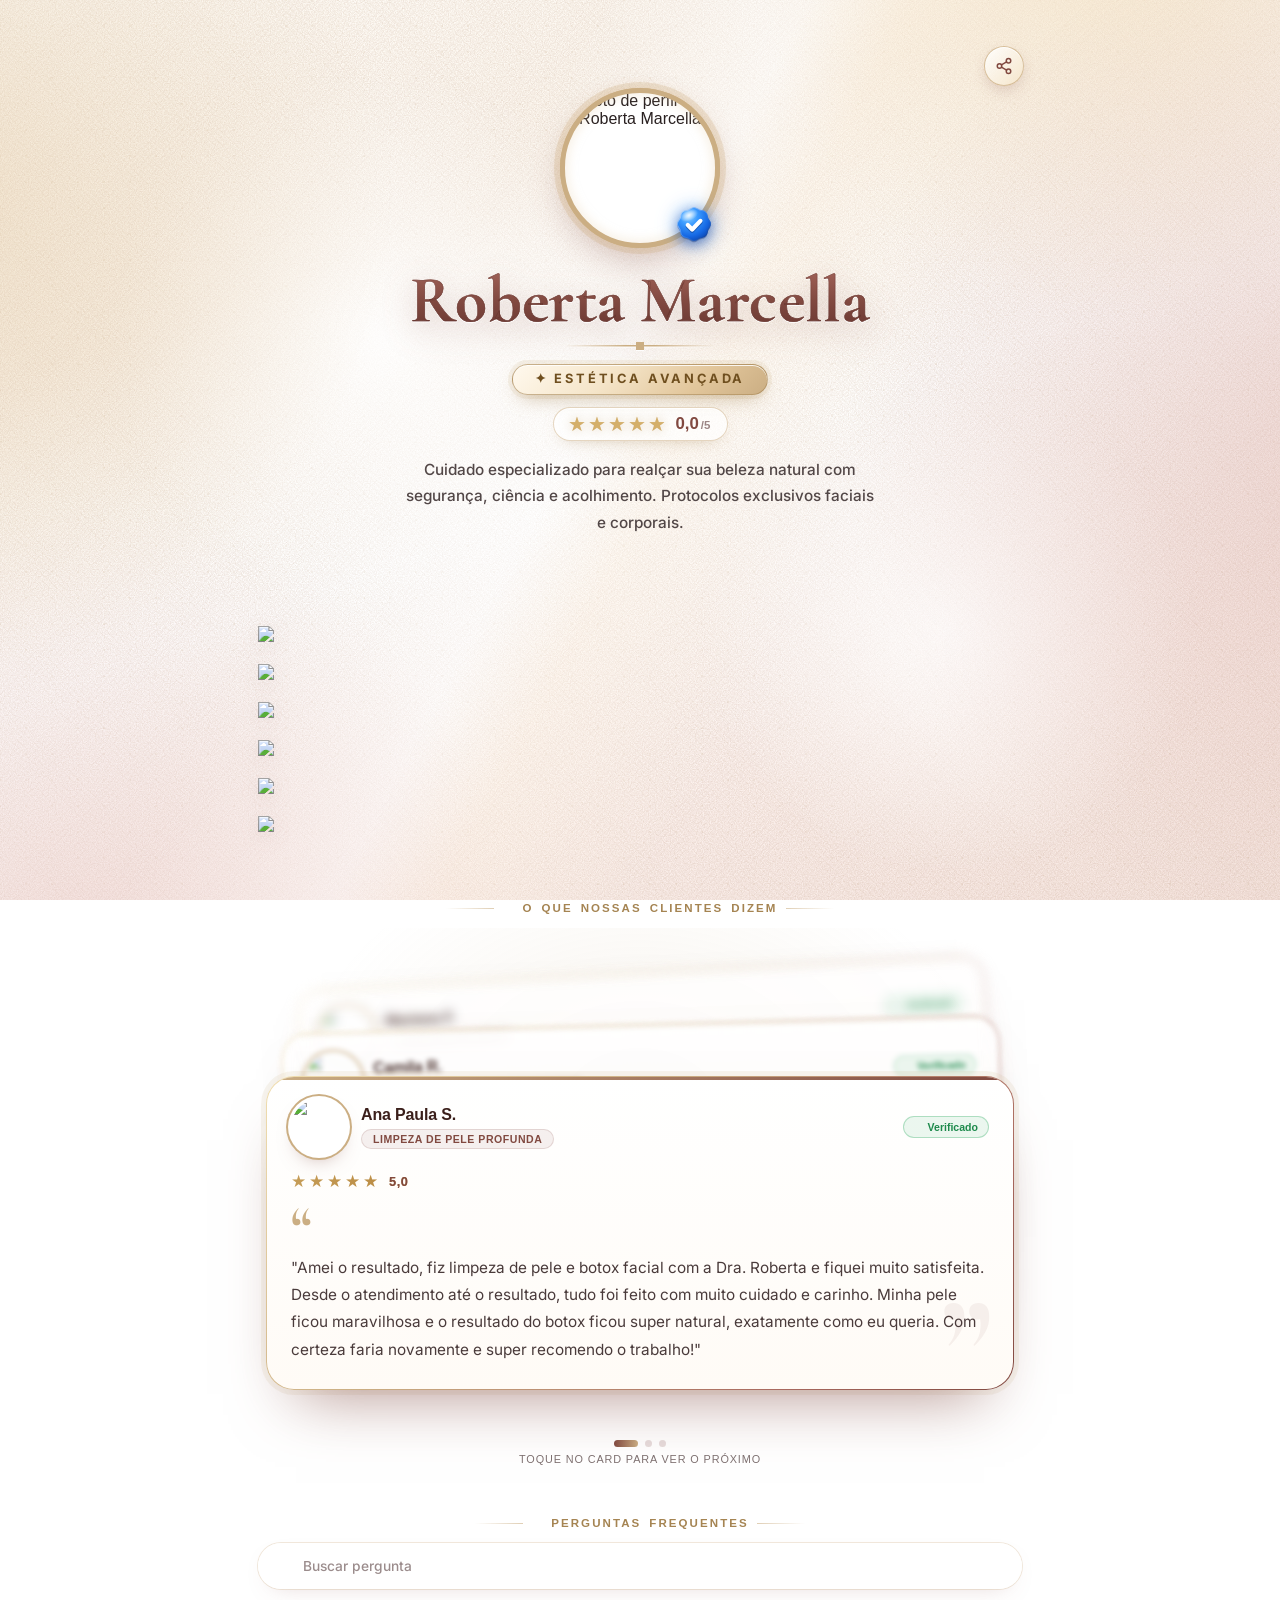
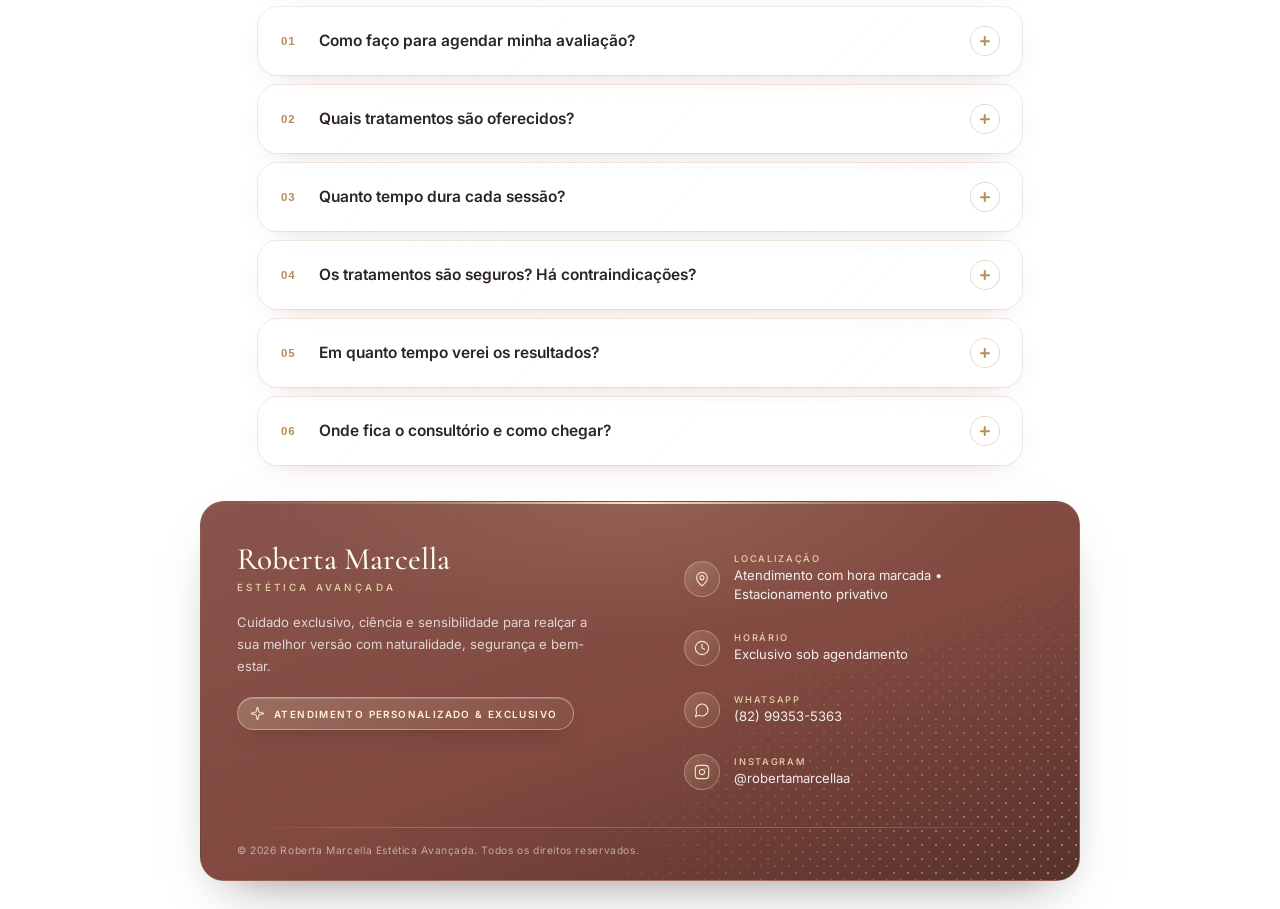
==== commit c3cce11d: "Update service description for Mariana F." ====
--- a/index.html
+++ b/index.html
@@ -4990,7 +4990,7 @@
                       </div>
                       <div>
                         <div class="testi-name">Mariana F.</div>
-                        <div class="testi-service">Estética Corporal</div>
+                        <div class="testi-service">toxina botulínica</div>
                       </div>
                       <div class="testi-badge-verified">
                         <i data-lucide="check" style="width: 10px; height: 10px;"></i>
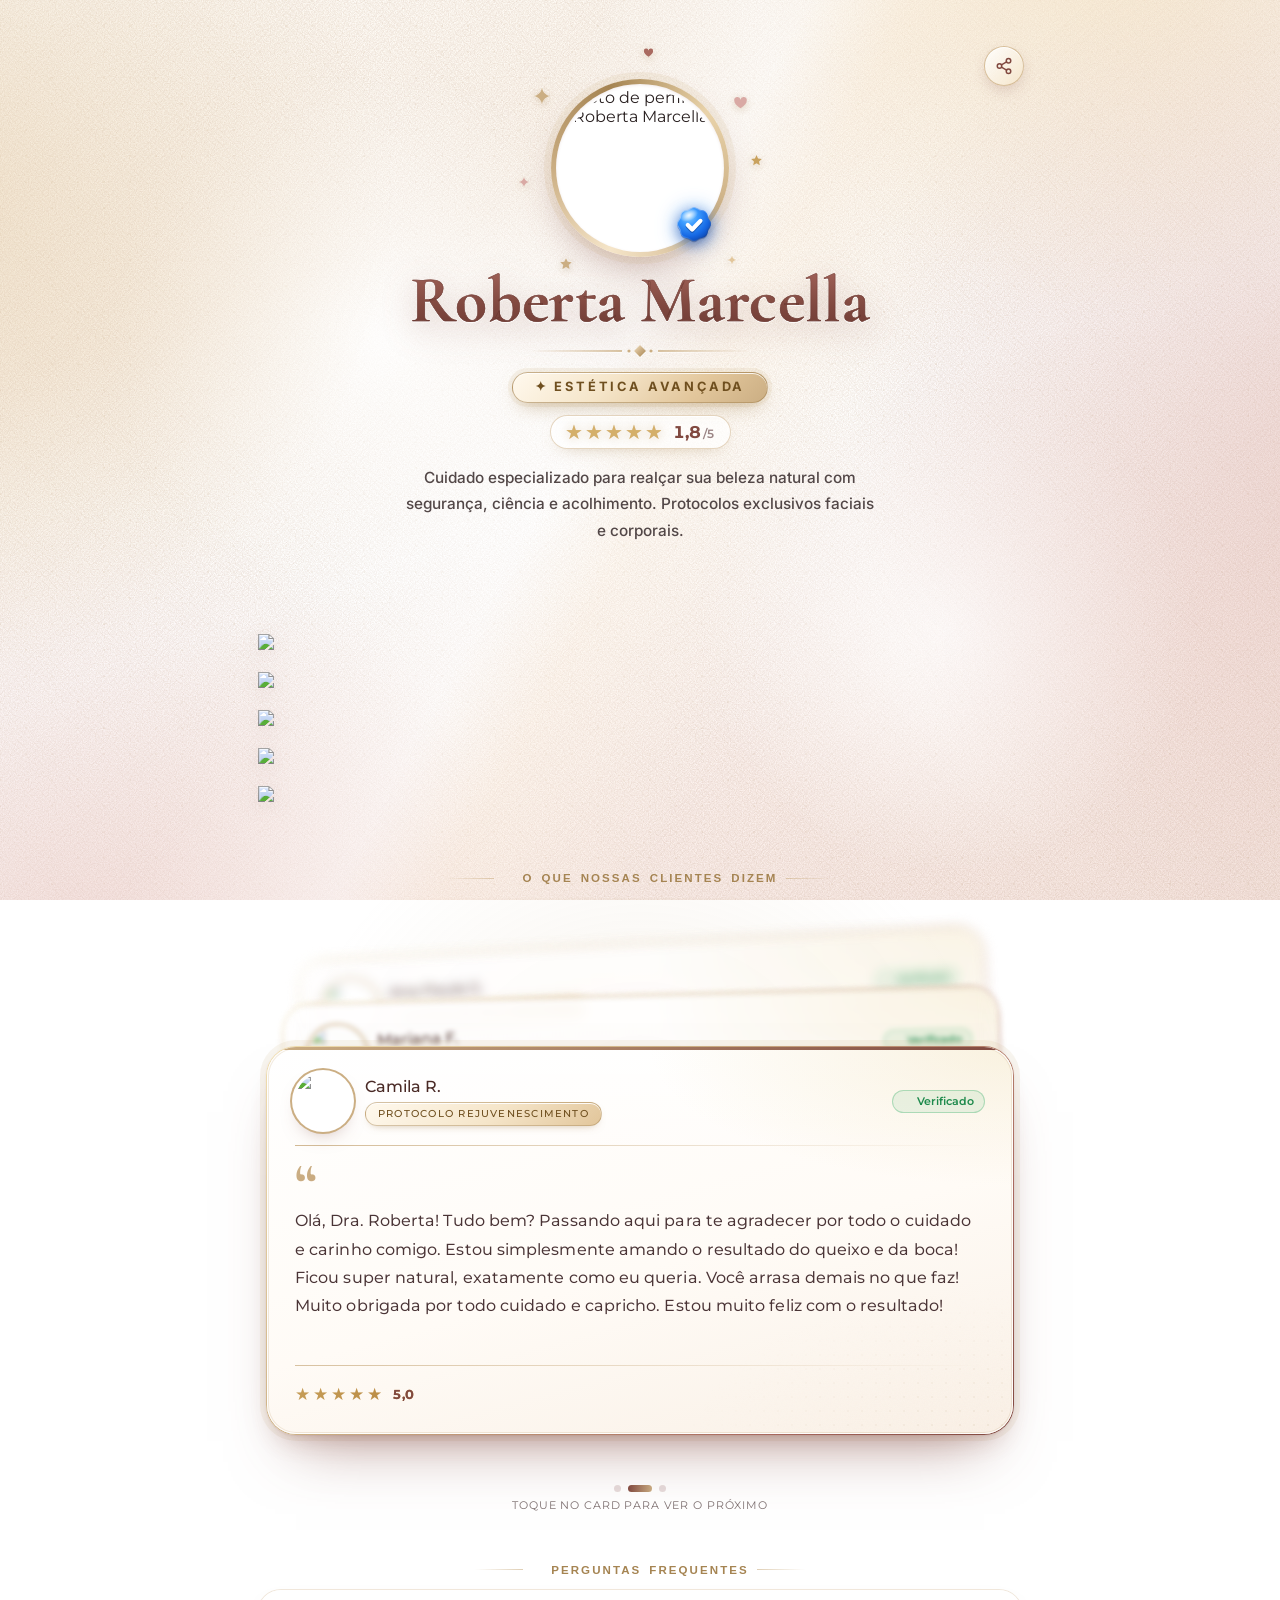
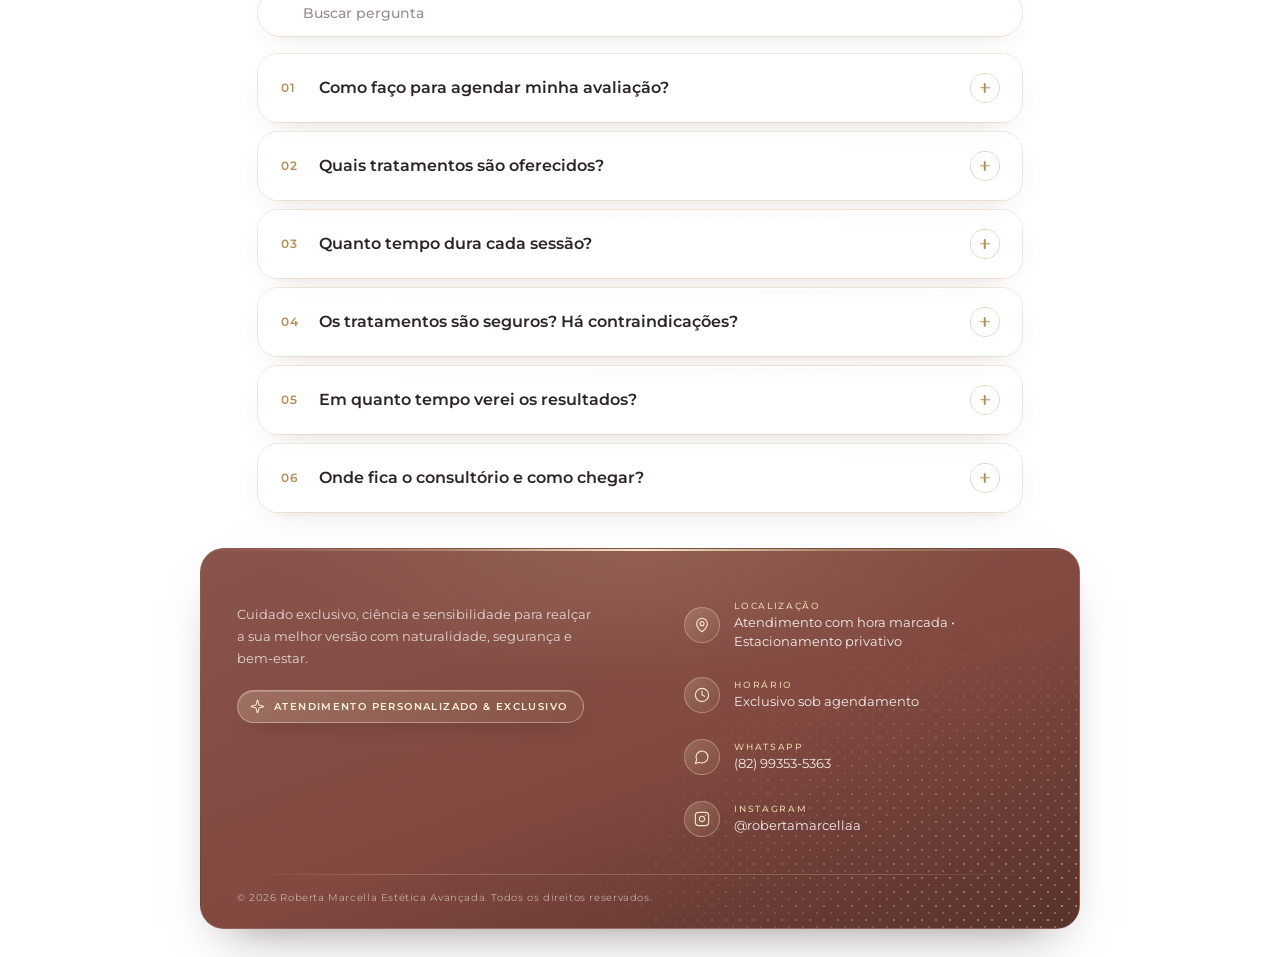
==== commit 1e6e87d3: "Rename index .html to index.html" ====
--- a/index.html
+++ b/index.html
@@ -8,11 +8,18 @@
   <meta name="description"
     content="Agendamento de consultas, tratamentos corporais e faciais, protocolos exclusivos e contato direto com Roberta Marcella Estética Avançada.">
 
+  <!-- ═══════════════════════════════════════════════════════════════
+       FAVICON (ícone da aba do navegador) — linha independente
+       Para trocar: substitua APENAS o link dentro de href="..."
+       pelo endereço da sua imagem PNG (ideal: quadrada, 512x512 px).
+       ═══════════════════════════════════════════════════════════════ -->
+  <link rel="icon" type="image/png" href="https://uploads.onecompiler.io/452afj92q/452awqkq8/Emblema%20RM%20em%20Cobre%20Ros%C3%83%C2%A9.png">
+
   <!-- Pré-conexão para fontes Google -->
   <link rel="preconnect" href="https://fonts.googleapis.com">
   <link rel="preconnect" href="https://fonts.gstatic.com" crossorigin>
   <link
-    href="https://fonts.googleapis.com/css2?family=Cormorant+Garamond:ital,wght@0,300;0,400;0,500;0,600;0,700;1,300;1,400&family=Inter:wght@300;400;500;600;700&display=swap"
+    href="https://fonts.googleapis.com/css2?family=Cormorant+Garamond:ital,wght@0,300;0,400;0,500;0,600;0,700;1,300;1,400&family=Inter:wght@300;400;500;600;700&family=Montserrat:wght@300;400;500;600;700&display=swap"
     rel="stylesheet">
 
   <!-- Folha de Estilo (embutida) -->
@@ -3647,7 +3654,7 @@
 
 
 /* =========================================================
-   PADRONIZAÇÃO DEFINITIVA DO ESPAÇAMENTO VERTICAL DOS BOTÕES (1 AO 6)
+   PADRONIZAÇÃO DEFINITIVA DO ESPAÇAMENTO VERTICAL DOS BOTÕES (1 AO 5)
    ========================================================= */
 
 .links-column,
@@ -3716,7 +3723,7 @@
 }
 
 /* ═══════════════════════════════════════════════════════════════════════
-   BOTÕES 1 AO 6 — MESMA LARGURA E ESPAÇAMENTO VERTICAL ÚNICO DE 10px
+   BOTÕES 1 AO 5 — MESMA LARGURA E ESPAÇAMENTO VERTICAL ÚNICO DE 10px
    • Mesmo espaço (10px) entre 1-2, 2-3, 3-4, 4-5 e 5-6, em qualquer tela
    • Sem altura fixa: a imagem aparece inteira, sem faixas vazias
    • Para mudar o espaço entre todos, altere --botao-gap
@@ -3830,16 +3837,11 @@
   
   
   /* ═══════════════════════════════════════════════════════════════════════
-   BOTÕES 1 AO 6 — ESPAÇAMENTO VERTICAL UNIFICADO (v2)
+   BOTÕES 1 AO 5 — ESPAÇAMENTO VERTICAL UNIFICADO (v2)
    • Um único valor de espaço entre todos os botões: --botao-gap
-   • Botão 3: ajuste fino das margens transparentes do PNG, se sobrar espaço:
-       --botao3-ajuste-topo  / --botao3-ajuste-base  (valores negativos puxam
-       o botão para perto do vizinho; ex.: -6px)
    ══════════════════════════════════════════════════════════════════════ */
 #secao-agendar.links-column {
   --botao-gap: 14px;
-  --botao3-ajuste-topo: 0px;
-  --botao3-ajuste-base: 0px;
   gap: var(--botao-gap) !important;
   row-gap: var(--botao-gap) !important;
 }
@@ -3847,11 +3849,6 @@
 #secao-agendar.links-column .bio-img-btn {
   margin-top: 0 !important;
   margin-bottom: 0 !important;
-}
-
-#secao-agendar.links-column #botao3 {
-  margin-top: var(--botao3-ajuste-topo) !important;
-  margin-bottom: var(--botao3-ajuste-base) !important;
 }
 
 #secao-agendar.links-column .bio-btn-img {
@@ -4102,7 +4099,6 @@
 #secao-agendar #botao3 { animation-delay: 0.39s; }
 #secao-agendar #botao4 { animation-delay: 0.51s; }
 #secao-agendar #botao5 { animation-delay: 0.63s; }
-#secao-agendar #botao6 { animation-delay: 0.75s; }
 
 /* O zoom passa a ser do botão inteiro (imagem + brilho juntos) */
 #secao-agendar .bio-img-btn:hover .bio-btn-img,
@@ -4708,6 +4704,741 @@
   .testi-author { flex-wrap: wrap; gap: 12px; }
   .testi-text { font-size: .9rem; }
 }
+
+/* ═══════════════════════════════════════════════════════════════════════
+   LOGO DO RODAPÉ (.gf-logo) — aparece quando há link no campo do HTML
+   Para mudar o tamanho: altere max-height / max-width abaixo.
+   ══════════════════════════════════════════════════════════════════════ */
+.gf-logo {
+  display: block;
+  max-height: 104px;
+  max-width: 340px;
+  width: auto;
+  height: auto;
+  object-fit: contain;
+  object-position: left center;
+  margin: 0 0 6px;
+}
+.gf-logo[hidden], .gf-name[hidden], .gf-sub[hidden] { display: none; }
+@media (max-width: 640px) {
+  .gf-logo { max-height: 84px; max-width: 280px; }
+}
+
+/* ═══════════════════════════════════════════════════════════════════════
+   DEPOIMENTOS v7 — TEXTURA DO FUNDO DOS CARDS (premium, "papel de algodão")
+   Camadas (de cima para baixo), todas dentro da borda dourada:
+     1) grão fino quente (ruído)        4) brilho dourado no canto superior
+     2) trama de linho bem sutil        5) brilho rosé no canto inferior
+     3) faixa de seda diagonal          6) base marfim em degradê
+   Para deixar a textura mais forte/fraca: mude os valores "alpha" abaixo
+   (ex.: o 0.55 do grão e o 0.035 da trama).
+   ══════════════════════════════════════════════════════════════════════ */
+.testi-slide:nth-child(1) .testi-card,
+.testi-slide:nth-child(2) .testi-card,
+.testi-slide:nth-child(3) .testi-card {
+  background:
+    /* 1) grão fino */
+    url("data:image/svg+xml,%3Csvg xmlns='http://www.w3.org/2000/svg' width='220' height='220'%3E%3Cfilter id='g' x='0' y='0' width='100%25' height='100%25'%3E%3CfeTurbulence type='fractalNoise' baseFrequency='0.9' numOctaves='3' stitchTiles='stitch'/%3E%3CfeColorMatrix values='0 0 0 0 0.60  0 0 0 0 0.45  0 0 0 0 0.32  0 0 0 0.55 -0.18'/%3E%3C/filter%3E%3Crect width='100%25' height='100%25' filter='url(%23g)'/%3E%3C/svg%3E") 0 0 / 220px 220px padding-box,
+    /* 2) trama de linho */
+    repeating-linear-gradient(45deg, rgba(165,132,82,.035) 0, rgba(165,132,82,.035) 1px, transparent 1px, transparent 6px) padding-box,
+    repeating-linear-gradient(-45deg, rgba(142,90,90,.028) 0, rgba(142,90,90,.028) 1px, transparent 1px, transparent 6px) padding-box,
+    /* 3) faixa de seda diagonal */
+    linear-gradient(118deg, transparent 0%, transparent 36%, rgba(255,255,255,.75) 48%, rgba(255,244,226,.45) 54%, transparent 66%, transparent 100%) padding-box,
+    /* 4) brilho dourado superior esquerdo */
+    radial-gradient(120% 90% at 0% 0%, rgba(240,222,176,.38) 0%, transparent 60%) padding-box,
+    /* 5) brilho rosé inferior direito */
+    radial-gradient(110% 90% at 100% 100%, rgba(217,169,164,.26) 0%, transparent 62%) padding-box,
+    /* 6) base marfim */
+    linear-gradient(170deg, #FFFFFF 0%, #FFFBF5 45%, #FBF1E8 100%) padding-box,
+    /* borda em degradê (mantida) */
+    linear-gradient(135deg, #F0DEB0 0%, #CBAE83 38%, #A9695F 78%, #814940 100%) border-box;
+}
+
+/* Brilho de luz interno bem discreto na borda superior, dando relevo */
+.testi-slide.is-active .testi-card {
+  box-shadow:
+    0 34px 60px -30px rgba(129,73,64,.6),
+    0 0 0 5px rgba(203,174,131,.13),
+    inset 0 1px 0 rgba(255,255,255,.9);
+}
+
+/* ═══════════════════════════════════════════════════════════════════════
+   DEPOIMENTOS v8 — FUNDO EM DEGRADÊ SUAVE (sem grão) + TIPOGRAFIA REFINADA
+   • Cada card tem seu próprio degradê "aquarela": rosé, champanhe e blush
+   • Brilho de vidro no topo + luz suave nos cantos, tudo liso e limpo
+   • Para mudar as cores: edite os rgba/hex das 3 regras nth-child abaixo
+   ══════════════════════════════════════════════════════════════════════ */
+.testi-slide:nth-child(1) .testi-card,
+.testi-slide:nth-child(2) .testi-card,
+.testi-slide:nth-child(3) .testi-card {
+  border: 1.5px solid transparent;
+  border-radius: 28px;
+  padding: 24px 26px 28px;
+  gap: 18px;
+}
+
+/* Card 1 — rosé aveludado */
+.testi-slide:nth-child(1) .testi-card {
+  background:
+    linear-gradient(180deg, rgba(255,255,255,.75) 0%, rgba(255,255,255,0) 38%) padding-box,
+    radial-gradient(95% 75% at 0% 0%, rgba(244,205,198,.85) 0%, transparent 62%) padding-box,
+    radial-gradient(85% 80% at 100% 100%, rgba(240,222,176,.60) 0%, transparent 62%) padding-box,
+    linear-gradient(165deg, #FFFDFB 0%, #FDF1EC 55%, #F9E4DC 100%) padding-box,
+    linear-gradient(135deg, #F0DEB0 0%, #CBAE83 38%, #A9695F 78%, #814940 100%) border-box;
+}
+/* Card 2 — champanhe dourado */
+.testi-slide:nth-child(2) .testi-card {
+  background:
+    linear-gradient(180deg, rgba(255,255,255,.75) 0%, rgba(255,255,255,0) 38%) padding-box,
+    radial-gradient(95% 75% at 100% 0%, rgba(240,222,176,.85) 0%, transparent 62%) padding-box,
+    radial-gradient(85% 80% at 0% 100%, rgba(244,205,198,.55) 0%, transparent 62%) padding-box,
+    linear-gradient(165deg, #FFFEFA 0%, #FCF4E4 55%, #F7E9CE 100%) padding-box,
+    linear-gradient(135deg, #F0DEB0 0%, #CBAE83 38%, #A9695F 78%, #814940 100%) border-box;
+}
+/* Card 3 — blush com toque vinho */
+.testi-slide:nth-child(3) .testi-card {
+  background:
+    linear-gradient(180deg, rgba(255,255,255,.75) 0%, rgba(255,255,255,0) 38%) padding-box,
+    radial-gradient(95% 75% at 0% 100%, rgba(217,169,164,.70) 0%, transparent 62%) padding-box,
+    radial-gradient(85% 80% at 100% 0%, rgba(240,222,176,.60) 0%, transparent 62%) padding-box,
+    linear-gradient(165deg, #FFFCFA 0%, #FBEDE8 55%, #F4DAD2 100%) padding-box,
+    linear-gradient(135deg, #F0DEB0 0%, #CBAE83 38%, #A9695F 78%, #814940 100%) border-box;
+}
+
+/* ── Cabeçalho do card: nome em serifada elegante + etiqueta dourada ── */
+.testi-author {
+  padding-bottom: 16px;
+  border-bottom: 1px solid transparent;
+  border-image: linear-gradient(90deg, rgba(203,174,131,.85), rgba(203,174,131,0)) 1;
+}
+.testi-name {
+  font-family: 'Cormorant Garamond', Georgia, serif;
+  font-size: 1.4rem;
+  font-weight: 700;
+  line-height: 1.1;
+  letter-spacing: .005em;
+  color: #5A2C27;
+}
+.testi-service {
+  margin-top: 6px;
+  padding: 4px 12px;
+  font-family: 'Montserrat', 'Inter', sans-serif;
+  font-size: .64rem;
+  font-weight: 700;
+  letter-spacing: .12em;
+  color: #6F4F1F;
+  background: linear-gradient(135deg, #FFF9EE 0%, #F5E5C9 55%, #E2C69B 100%);
+  border: 1px solid rgba(165,132,82,.45);
+  box-shadow: 0 4px 10px -6px rgba(165,132,82,.7), inset 0 1px 0 rgba(255,255,255,.9);
+}
+
+/* ── Texto do depoimento: mais leitura, mais respiro ── */
+.testi-text {
+  font-family: 'Montserrat', 'Inter', sans-serif;
+  font-size: .97rem;
+  font-weight: 450;
+  line-height: 1.85;
+  letter-spacing: .005em;
+  color: #4A3436;
+}
+.testi-text::before {
+  font-size: 3.8rem;
+  margin: 2px 0 8px;
+  background: linear-gradient(135deg, #CBAE83 0%, #A9695F 100%);
+  -webkit-background-clip: text; background-clip: text;
+  -webkit-text-fill-color: transparent;
+}
+
+/* ── Nota 5,0 em degradê dourado → vinho ── */
+.testi-stars::after {
+  font-family: 'Montserrat', sans-serif;
+  font-size: .82rem;
+  font-weight: 700;
+}
+
+@media (max-width: 480px) {
+  .testi-slide:nth-child(1) .testi-card,
+  .testi-slide:nth-child(2) .testi-card,
+  .testi-slide:nth-child(3) .testi-card { padding: 20px 18px 24px; border-radius: 24px; }
+  .testi-name { font-size: 1.25rem; }
+  .testi-text { font-size: .92rem; line-height: 1.8; }
+}
+
+/* ═══════════════════════════════════════════════════════════════════════
+   DEPOIMENTOS v9 — DEGRADÊ MAIS RICO + TEXTURA EQUILIBRADA
+   • Textura média: nem rugosa, nem lisa — grão bem fino e CLARO (não escurece)
+     + pontinhos dourados na mesma linguagem do rodapé (mantém o card "da casa")
+   • A textura fica nas 2 primeiras camadas de cada card.
+   • Para ajustar a intensidade: mude o 0.30 (grão) e o 0.20 (pontinhos).
+     Mais liso → diminua; mais marcado → aumente.
+   ══════════════════════════════════════════════════════════════════════ */
+.testi-slide:nth-child(1) .testi-card,
+.testi-slide:nth-child(2) .testi-card,
+.testi-slide:nth-child(3) .testi-card {
+  --tx-grao: url("data:image/svg+xml,%3Csvg xmlns='http://www.w3.org/2000/svg' width='180' height='180'%3E%3Cfilter id='g' x='0' y='0' width='100%25' height='100%25'%3E%3CfeTurbulence type='fractalNoise' baseFrequency='0.75' numOctaves='2' stitchTiles='stitch'/%3E%3CfeColorMatrix values='0 0 0 0 0.86  0 0 0 0 0.68  0 0 0 0 0.56  0 0 0 0.30 -0.08'/%3E%3C/filter%3E%3Crect width='100%25' height='100%25' filter='url(%23g)'/%3E%3C/svg%3E");
+  --tx-pontos: radial-gradient(circle, rgba(165,132,82,.20) .7px, transparent 1.2px);
+}
+
+/* Card 1 — rosé aveludado */
+.testi-slide:nth-child(1) .testi-card {
+  background:
+    var(--tx-grao) 0 0 / 180px 180px padding-box,
+    var(--tx-pontos) 0 0 / 14px 14px padding-box,
+    linear-gradient(180deg, rgba(255,255,255,.70) 0%, rgba(255,255,255,0) 34%) padding-box,
+    radial-gradient(100% 80% at 0% 0%, rgba(244,200,192,.90) 0%, transparent 62%) padding-box,
+    radial-gradient(90% 85% at 100% 100%, rgba(238,216,166,.70) 0%, transparent 62%) padding-box,
+    linear-gradient(160deg, #FFFCFA 0%, #FCEEE8 50%, #F6DCD2 100%) padding-box,
+    linear-gradient(135deg, #F0DEB0 0%, #CBAE83 38%, #A9695F 78%, #814940 100%) border-box;
+}
+/* Card 2 — champanhe dourado */
+.testi-slide:nth-child(2) .testi-card {
+  background:
+    var(--tx-grao) 0 0 / 180px 180px padding-box,
+    var(--tx-pontos) 0 0 / 14px 14px padding-box,
+    linear-gradient(180deg, rgba(255,255,255,.70) 0%, rgba(255,255,255,0) 34%) padding-box,
+    radial-gradient(100% 80% at 100% 0%, rgba(238,216,166,.92) 0%, transparent 62%) padding-box,
+    radial-gradient(90% 85% at 0% 100%, rgba(244,200,192,.62) 0%, transparent 62%) padding-box,
+    linear-gradient(160deg, #FFFEF9 0%, #FBF2DF 50%, #F4E3C2 100%) padding-box,
+    linear-gradient(135deg, #F0DEB0 0%, #CBAE83 38%, #A9695F 78%, #814940 100%) border-box;
+}
+/* Card 3 — blush com toque vinho */
+.testi-slide:nth-child(3) .testi-card {
+  background:
+    var(--tx-grao) 0 0 / 180px 180px padding-box,
+    var(--tx-pontos) 0 0 / 14px 14px padding-box,
+    linear-gradient(180deg, rgba(255,255,255,.70) 0%, rgba(255,255,255,0) 34%) padding-box,
+    radial-gradient(100% 80% at 0% 100%, rgba(222,170,164,.78) 0%, transparent 62%) padding-box,
+    radial-gradient(90% 85% at 100% 0%, rgba(238,216,166,.68) 0%, transparent 62%) padding-box,
+    linear-gradient(160deg, #FFFBF9 0%, #FAEAE4 50%, #F2D5CC 100%) padding-box,
+    linear-gradient(135deg, #F0DEB0 0%, #CBAE83 38%, #A9695F 78%, #814940 100%) border-box;
+}
+
+/* Textura some do texto: o conteúdo fica sempre limpo e legível */
+.testi-card > * { position: relative; z-index: 1; }
+
+/* ═══════════════════════════════════════════════════════════════════════
+   DEPOIMENTOS v10 — COR NEUTRA MARFIM + TEXTURA SÓ NO CANTO
+   • Os 3 cards agora têm a mesma cor: marfim claro, na linha do fundo da
+     página, com um leve brilho champanhe no canto superior.
+   • A textura aparece apenas no canto inferior direito e desaparece
+     suavemente em direção ao centro (o resto do card fica liso e limpo).
+   • Para mudar a cor: edite os 3 tons do degradê "base marfim" abaixo.
+   • Para a textura aparecer menos/mais: altere .55 (força) ou 62% (alcance).
+   ══════════════════════════════════════════════════════════════════════ */
+.testi-slide:nth-child(1) .testi-card,
+.testi-slide:nth-child(2) .testi-card,
+.testi-slide:nth-child(3) .testi-card {
+  background:
+    radial-gradient(75% 55% at 100% 0%, rgba(240,222,176,.38) 0%, transparent 65%) padding-box,
+    linear-gradient(180deg, rgba(255,255,255,.65) 0%, rgba(255,255,255,0) 30%) padding-box,
+    /* base marfim */
+    linear-gradient(165deg, #FFFFFF 0%, #FFFBF6 55%, #F9F0E6 100%) padding-box,
+    /* borda dourada → vinho (mantida) */
+    linear-gradient(135deg, #F0DEB0 0%, #CBAE83 38%, #A9695F 78%, #814940 100%) border-box;
+}
+
+/* ═══════════════════════════════════════════════════════════════════════
+   PERFIL — BORDA DA FOTO REFINADA (v2)
+   • Aro branco por dentro (a foto "flutua") + fio dourado em degradê
+   • Anel dourado em degradê que se desenha na entrada
+   • Halo suave e linha fina externa em champanhe
+   ══════════════════════════════════════════════════════════════════════ */
+.bio-profile-avatar {
+  border: 5px solid #FFFFFF;
+  box-shadow:
+    0 0 0 1.5px rgba(165, 132, 82, 0.55),
+    0 0 0 8px rgba(203, 174, 131, 0.16),
+    0 0 0 9px rgba(203, 174, 131, 0.38),
+    0 20px 40px -10px rgba(129, 73, 64, 0.42);
+}
+.bio-avatar-ring {
+  filter: drop-shadow(0 0 5px rgba(226, 198, 155, 0.55));
+}
+.bio-avatar-ring circle {
+  stroke: url(#avRingGrad);
+  stroke-width: 3.2;
+}
+@keyframes avatarFoto {
+  0%   { opacity: 0; filter: blur(14px) saturate(0.6); transform: scale(1.12); }
+  55%  { opacity: 1; }
+  100% { opacity: 1; filter: blur(0) saturate(1); transform: scale(1); }
+}
+
+/* ═══════════════════════════════════════════════════════════════════════
+   BOTÕES DE IMAGEM — FOCO LIMPO + BRILHO SUAVE NO HOVER
+   • Botão com o mouse: 100% nítido, sem desfoque e sem escurecer
+   • Os outros botões: mantêm o leve desfoque, mas SEM escurecer (sem "preto")
+   • Brilho de luz bem leve que atravessa a imagem de um lado ao outro
+   • Ajustes: --brilho-botoes-duracao e --brilho-botoes-intensidade (no :root)
+   ══════════════════════════════════════════════════════════════════════ */
+#secao-agendar .bio-img-btn { will-change: auto; }
+
+@media (hover: hover) {
+  #secao-agendar.links-column:has(.bio-img-btn:hover) .bio-img-btn:not(:hover),
+  #secao-agendar.links-column:has(.bio-img-btn:focus-visible) .bio-img-btn:not(:focus-visible) {
+    filter: blur(var(--foco-desfoque-botoes, 1.5px));   /* sem brightness: não escurece */
+    opacity: var(--foco-opacidade-botoes, 0.85);
+  }
+  #secao-agendar .bio-img-btn:hover,
+  #secao-agendar .bio-img-btn:focus-visible {
+    filter: none;
+    opacity: 1;
+  }
+  #secao-agendar .bio-img-btn:hover .bio-btn-img {
+    filter: drop-shadow(0 4px 10px rgba(142, 90, 90, 0.12)) !important;
+  }
+}
+
+/* Faixa de luz: fica DENTRO da imagem (cantos acompanham o botão) */
+#secao-agendar .bio-img-btn::after {
+  border-radius: 14px;
+  mix-blend-mode: normal;
+  background-image: linear-gradient(105deg,
+      transparent 30%,
+      rgba(255, 255, 255, 0.10) 42%,
+      rgba(255, 252, 240, 0.55) 50%,
+      rgba(255, 255, 255, 0.10) 58%,
+      transparent 70%);
+  background-size: 260% 100%;
+  background-repeat: no-repeat;
+  background-position: 0% 0;
+  opacity: 0;
+}
+@keyframes botaoBrilho {
+  0%   { background-position: 0% 0;   opacity: 0; }
+  18%  { opacity: var(--brilho-botoes-intensidade, 0.35); }
+  82%  { opacity: var(--brilho-botoes-intensidade, 0.35); }
+  100% { background-position: 100% 0; opacity: 0; }
+}
+
+/* ═══════════════════════════════════════════════════════════════════════
+   DEPOIMENTOS — NOME E PROCEDIMENTO EM MONTSERRAT, PESO MÉDIO (500)
+   Para mudar a espessura: troque o font-weight (400 fino · 500 médio · 600 semi)
+   ══════════════════════════════════════════════════════════════════════ */
+.testi-name {
+  font-family: 'Montserrat', 'Inter', sans-serif;
+  font-size: 1.02rem;
+  font-weight: 500;
+  letter-spacing: 0;
+  line-height: 1.25;
+  color: #4A2A26;
+}
+.testi-service {
+  font-family: 'Montserrat', 'Inter', sans-serif;
+  font-weight: 500;
+}
+@media (max-width: 480px) {
+  .testi-name { font-size: .98rem; }
+}
+
+/* ═══════════════════════════════════════════════════════════════════════
+   PERFIL — ANIMAÇÃO DA FOTO SIMPLIFICADA (v3)
+   Sem anel se desenhando e sem desfoque/zoom: a foto aparece com um fade
+   suave e o aro dourado acende junto, uma única vez.
+   ══════════════════════════════════════════════════════════════════════ */
+.avatar-anim .bio-profile-avatar {
+  animation: avatarFade 0.9s ease-out var(--avatar-inicio, 0.25s) backwards;
+}
+@keyframes avatarFade {
+  0%   { opacity: 0; transform: scale(0.97); }
+  100% { opacity: 1; transform: scale(1); }
+}
+.avatar-anim .bio-avatar-ring circle {
+  stroke-dashoffset: 0;
+  animation: avatarAroFade 1.1s ease-out calc(var(--avatar-inicio, 0.25s) + 0.15s) backwards;
+}
+@keyframes avatarAroFade {
+  0%   { opacity: 0; }
+  100% { opacity: 1; }
+}
+
+/* ═══════════════════════════════════════════════════════════════════════
+   PERFIL — NOVA ESTRUTURA DA FOTO REDONDA (v4)  [selo de verificado intacto]
+   Camadas, de fora para dentro:
+     1) aro dourado metálico (degradê cônico, tipo moeda/joia)
+     2) fina folga branca
+     3) foto
+   + halo suave e sombra elegante. O anel não se "desenha" mais: tudo
+   aparece junto com um fade simples.
+   Ajustes: --avatar-aro (espessura do aro dourado) e --avatar-folga
+   (folga branca entre o aro e a foto).
+   ══════════════════════════════════════════════════════════════════════ */
+.bio-profile-avatar-wrap {
+  --avatar-aro: 5px;
+  --avatar-folga: 4px;
+  isolation: isolate;
+}
+.bio-avatar-ring { display: none; }           /* anel SVG antigo desligado */
+
+.bio-profile-avatar-wrap::before,
+.bio-profile-avatar-wrap::after {
+  content: '';
+  position: absolute;
+  border-radius: 50%;
+  pointer-events: none;
+}
+/* 1) aro dourado metálico */
+.bio-profile-avatar-wrap::before {
+  inset: calc(-1 * (var(--avatar-aro) + var(--avatar-folga)));
+  z-index: -2;
+  background: conic-gradient(from 200deg,
+      #F5E5C9 0deg, #CBAE83 70deg, #A58452 140deg, #E9D3AA 210deg,
+      #CBAE83 280deg, #F5E5C9 360deg);
+  box-shadow:
+    0 0 0 7px rgba(203, 174, 131, 0.14),
+    0 18px 38px -10px rgba(129, 73, 64, 0.42);
+}
+/* 2) folga branca entre o aro e a foto */
+.bio-profile-avatar-wrap::after {
+  inset: calc(-1 * var(--avatar-folga));
+  z-index: -1;
+  background: #FFFFFF;
+  box-shadow: inset 0 1px 3px rgba(129, 73, 64, 0.12);
+}
+/* 3) foto, sem borda própria */
+.bio-profile-avatar {
+  border: 0;
+  box-shadow: none;
+}
+
+/* Entrada: fade simples e uma única vez */
+.bio-profile-avatar-wrap.avatar-pre::before,
+.bio-profile-avatar-wrap.avatar-pre::after { opacity: 0; }
+.avatar-anim .bio-profile-avatar {
+  animation: avatarFadeSimples 0.8s ease-out var(--avatar-inicio, 0.25s) backwards;
+}
+.avatar-anim.bio-profile-avatar-wrap::before,
+.avatar-anim.bio-profile-avatar-wrap::after {
+  animation: avatarFadeSimples 0.8s ease-out var(--avatar-inicio, 0.25s) backwards;
+}
+@keyframes avatarFadeSimples { from { opacity: 0; } to { opacity: 1; } }
+@media (prefers-reduced-motion: reduce) {
+  .bio-profile-avatar-wrap.avatar-pre::before,
+  .bio-profile-avatar-wrap.avatar-pre::after { opacity: 1; }
+}
+
+/* ═══════════════════════════════════════════════════════════════════════
+   PERFIL — ANIMAÇÃO DE CARREGAMENTO DA FOTO (v5) + ÍCONES FLUTUANTES
+   Sequência: 1) o aro dourado "acende" com um leve pulo
+              2) a foto se revela do centro para fora (efeito de íris)
+              3) os ícones surgem um a um e ficam flutuando devagar
+   O selo de verificado não foi alterado.
+   Ajustes: --avatar-inicio / --avatar-duracao no :root (seção 9).
+   ══════════════════════════════════════════════════════════════════════ */
+.avatar-anim.bio-profile-avatar-wrap::before,
+.avatar-anim.bio-profile-avatar-wrap::after {
+  animation: avAroEntra 0.9s cubic-bezier(0.34, 1.4, 0.64, 1) var(--avatar-inicio, 0.25s) backwards;
+}
+@keyframes avAroEntra {
+  from { opacity: 0; transform: scale(0.72); }
+  to   { opacity: 1; transform: scale(1); }
+}
+.avatar-anim .bio-profile-avatar {
+  animation: avFotoIris 1.1s cubic-bezier(0.22, 1, 0.36, 1) calc(var(--avatar-inicio, 0.25s) + 0.35s) backwards;
+}
+@keyframes avFotoIris {
+  from { clip-path: circle(0% at 50% 50%); transform: scale(1.12); }
+  to   { clip-path: circle(72% at 50% 50%); transform: scale(1); }
+}
+
+/* Ícones flutuantes */
+.av-float {
+  position: absolute;
+  inset: 0;
+  z-index: 3;
+  pointer-events: none;
+  --k: 1;
+}
+.av-float i {
+  position: absolute;
+  left: 50%;
+  top: 50%;
+  width: var(--s, 14px);
+  height: var(--s, 14px);
+  margin: calc(var(--s, 14px) / -2) 0 0 calc(var(--s, 14px) / -2);
+  translate: calc(var(--x, 0px) * var(--k)) calc(var(--y, 0px) * var(--k));
+  color: var(--c, #CBAE83);
+  font-style: normal;
+  filter: drop-shadow(0 2px 4px rgba(165, 132, 82, 0.35));
+}
+.av-float svg { display: block; width: 100%; height: 100%; fill: currentColor; }
+
+.avatar-pre .av-float i { opacity: 0; }
+.avatar-anim .av-float i {
+  animation:
+    avIconeEntra 0.7s cubic-bezier(0.34, 1.56, 0.64, 1) calc(var(--avatar-inicio, 0.25s) + 1.1s + var(--o, 0s)) backwards,
+    avIconeFlutua var(--t, 5s) ease-in-out calc(var(--avatar-inicio, 0.25s) + 1.8s + var(--o, 0s)) infinite;
+}
+@keyframes avIconeEntra {
+  from { opacity: 0; transform: scale(0) rotate(-60deg); }
+  to   { opacity: 1; transform: scale(1) rotate(0deg); }
+}
+@keyframes avIconeFlutua {
+  0%, 100% { transform: translateY(0) rotate(0deg); opacity: 1; }
+  50%      { transform: translateY(-8px) rotate(var(--r, 10deg)); opacity: 0.8; }
+}
+@media (max-width: 480px) {
+  .av-float { --k: 0.82; }
+}
+@media (prefers-reduced-motion: reduce) {
+  .avatar-pre .av-float i { opacity: 1; }
+  .avatar-anim .av-float i { animation: none; }
+}
+
+/* ═══════════════════════════════════════════════════════════════════════
+   DEPOIMENTOS v11 — SÓ O CONTAINER (casca) DOS CARDS
+   Não mexe em textos, cores de fundo nem textura; refina apenas:
+   • formato: cantos mais generosos e respiro interno maior
+   • moldura: fio branco por dentro + fio dourado suave (efeito "porta-retrato")
+   • profundidade: sombra em 3 camadas (contato, meio e distante)
+   • card da frente: halo champanhe ao redor
+   • cards de trás: sombra mais curta, para a pilha ficar mais definida
+   ══════════════════════════════════════════════════════════════════════ */
+.testi-slide:nth-child(1) .testi-card,
+.testi-slide:nth-child(2) .testi-card,
+.testi-slide:nth-child(3) .testi-card {
+  border-radius: 30px;
+  padding: 26px 28px 30px;
+  box-shadow:
+    inset 0 0 0 1px rgba(255, 255, 255, 0.95),
+    inset 0 0 0 2px rgba(203, 174, 131, 0.20),
+    0 1px 2px rgba(129, 73, 64, 0.10),
+    0 10px 20px -10px rgba(129, 73, 64, 0.22),
+    0 26px 44px -26px rgba(129, 73, 64, 0.40);
+}
+.testi-slide.is-active .testi-card {
+  box-shadow:
+    inset 0 0 0 1px rgba(255, 255, 255, 0.95),
+    inset 0 0 0 2px rgba(203, 174, 131, 0.26),
+    0 1px 2px rgba(129, 73, 64, 0.12),
+    0 14px 26px -12px rgba(129, 73, 64, 0.30),
+    0 36px 60px -30px rgba(129, 73, 64, 0.55),
+    0 0 0 6px rgba(203, 174, 131, 0.13);
+}
+.testi-slide:not(.is-active) .testi-card {
+  box-shadow:
+    inset 0 0 0 1px rgba(255, 255, 255, 0.85),
+    inset 0 0 0 2px rgba(203, 174, 131, 0.14),
+    0 8px 14px -10px rgba(129, 73, 64, 0.32);
+}
+@media (max-width: 480px) {
+  .testi-slide:nth-child(1) .testi-card,
+  .testi-slide:nth-child(2) .testi-card,
+  .testi-slide:nth-child(3) .testi-card { border-radius: 26px; padding: 22px 20px 26px; }
+}
+
+/* ═══════════════════════════════════════════════════════════════════════
+   DEPOIMENTOS v12 — REESTRUTURAÇÃO DO CARD (tamanho e encaixe do texto)
+   • Todos os cards têm a MESMA altura (a do maior texto) e nada é cortado
+   • Estrutura em 3 faixas:  1) cabeçalho (foto · nome/procedimento · selo)
+                             2) depoimento (ocupa o espaço que sobrar)
+                             3) nota 5,0 sempre alinhada no rodapé do card
+   • Texto quebra certo em qualquer largura (até palavras longas como
+     "maravilhosaaaa") e não vaza do card
+   • As aspas literais do texto foram retiradas do HTML; só a aspa dourada
+     decorativa fica no início (antes havia aspas duplicadas)
+   ══════════════════════════════════════════════════════════════════════ */
+.testi-track { align-items: stretch; }
+.testi-slide { align-items: stretch; min-width: 0; }
+.testi-card {
+  height: 100%;
+  min-width: 0;
+  display: flex;
+  flex-direction: column;
+  gap: 16px;
+}
+
+/* 1) cabeçalho em grade: foto | nome + procedimento | selo */
+.testi-author {
+  display: grid;
+  grid-template-columns: auto minmax(0, 1fr) auto;
+  align-items: center;
+  column-gap: 14px;
+  row-gap: 10px;
+}
+.testi-author > div:not(.testi-avatar):not(.testi-badge-verified) { min-width: 0; }
+.testi-name { overflow-wrap: anywhere; }
+.testi-service { max-width: 100%; overflow-wrap: anywhere; white-space: normal; line-height: 1.35; }
+.testi-badge-verified { margin-left: 0; justify-self: end; }
+
+/* 2) depoimento: ocupa o espaço livre e quebra o texto corretamente */
+.testi-text {
+  order: 2;
+  flex: 1 1 auto;
+  min-width: 0;
+  overflow-wrap: anywhere;
+  word-break: normal;
+  hyphens: auto;
+  text-wrap: pretty;
+  font-size: clamp(.9rem, 1.2vw + .62rem, .98rem);
+  line-height: 1.8;
+  padding-bottom: 16px;
+  border-bottom: 1px solid transparent;
+  border-image: linear-gradient(90deg, rgba(203,174,131,.75), rgba(203,174,131,0)) 1;
+}
+
+/* 3) nota sempre no rodapé, alinhada em todos os cards */
+.testi-stars { order: 3; margin-top: auto; }
+
+@media (max-width: 420px) {
+  /* telas bem estreitas: o selo "Verificado" desce para a linha de baixo */
+  .testi-author { grid-template-columns: auto minmax(0, 1fr); }
+  .testi-badge-verified { grid-column: 1 / -1; justify-self: start; }
+}
+
+/* ═══════════════════════════════════════════════════════════════════════
+   .bio-profile-name::after — ORNAMENTO ABAIXO DO NOME (v2)
+   Fio dourado que nasce do centro e some nas pontas, dois pontinhos e um
+   losango em degradê no meio, com um brilho suave e lento.
+   Ajustes: width (comprimento) e height (espessura geral) abaixo.
+   ══════════════════════════════════════════════════════════════════════ */
+.bio-profile-name { padding-bottom: 24px; }
+.bio-profile-name::after {
+  width: 230px;
+  max-width: 72%;
+  height: 14px;
+  background: url("data:image/svg+xml,%3Csvg xmlns='http://www.w3.org/2000/svg' viewBox='0 0 220 14'%3E%3Cdefs%3E%3ClinearGradient id='l' x1='0' x2='1'%3E%3Cstop offset='0' stop-color='%23CBAE83' stop-opacity='0'/%3E%3Cstop offset='1' stop-color='%23CBAE83'/%3E%3C/linearGradient%3E%3ClinearGradient id='r' x1='0' x2='1'%3E%3Cstop offset='0' stop-color='%23CBAE83'/%3E%3Cstop offset='1' stop-color='%23CBAE83' stop-opacity='0'/%3E%3C/linearGradient%3E%3ClinearGradient id='d' x1='0' y1='0' x2='1' y2='1'%3E%3Cstop offset='0' stop-color='%23F5E5C9'/%3E%3Cstop offset='.5' stop-color='%23CBAE83'/%3E%3Cstop offset='1' stop-color='%23A58452'/%3E%3C/linearGradient%3E%3C/defs%3E%3Crect x='0' y='6.25' width='92' height='1.5' fill='url(%23l)'/%3E%3Crect x='128' y='6.25' width='92' height='1.5' fill='url(%23r)'/%3E%3Ccircle cx='99' cy='7' r='1.6' fill='%23CBAE83'/%3E%3Ccircle cx='121' cy='7' r='1.6' fill='%23CBAE83'/%3E%3Cpath d='M110 1 L116 7 L110 13 L104 7 Z' fill='url(%23d)'/%3E%3C/svg%3E") center / 100% 100% no-repeat;
+  transform: translateX(-50%);
+  transform-origin: 50% 50%;
+  animation:
+    ornamentoNomeEntra 1s cubic-bezier(0.16, 1, 0.3, 1) 1.7s backwards,
+    ornamentoNomeBrilho 4.5s ease-in-out 3.2s infinite;
+}
+@keyframes ornamentoNomeEntra {
+  from { opacity: 0; transform: translateX(-50%) scaleX(0.2); }
+  to   { opacity: 1; transform: translateX(-50%) scaleX(1); }
+}
+@keyframes ornamentoNomeBrilho {
+  0%, 100% { filter: drop-shadow(0 0 0 rgba(226, 198, 155, 0)); }
+  50%      { filter: drop-shadow(0 0 5px rgba(226, 198, 155, 0.9)); }
+}
+@media (max-width: 480px) {
+  .bio-profile-name { padding-bottom: 20px; }
+  .bio-profile-name::after { width: 190px; height: 12px; }
+}
+@media (prefers-reduced-motion: reduce) {
+  .bio-profile-name::after { animation: none; }
+}
+
+/* ═══════════════════════════════════════════════════════════════════════
+   ENTRADA DO PERFIL v6 — ANIMAÇÃO DE CARREGAMENTO REFEITA (coreografia única)
+   Tudo começa junto quando a foto termina de carregar e segue esta ordem:
+     0,25s  aro dourado surge suave           1,10s  etiqueta "Estética Avançada"
+     0,55s  onda de luz se expande da foto    1,30s  nota 4,9 (estrelas enchendo)
+     0,55s  foto sai do desfoque               1,50s  descrição
+     0,85s  nome  ·  1,30s ornamento do nome   1,75s  botão compartilhar
+     0,95s+ ícones flutuantes surgem e flutuam
+   Sem giros nem "pulos": movimentos curtos, fade + desfoque leve.
+   O selo de verificado não foi alterado.
+   ══════════════════════════════════════════════════════════════════════ */
+
+/* enquanto a foto carrega, os textos ficam parados e invisíveis */
+.perfil-aguarda .bio-profile-name,
+.perfil-aguarda .bio-profile-category,
+.perfil-aguarda .bio-rating,
+.perfil-aguarda .bio-profile-desc,
+.perfil-aguarda .bio-share-btn { opacity: 0; animation: none; }
+.perfil-aguarda .bio-profile-name::after { opacity: 0; animation: none; }
+.perfil-aguarda .rs i { animation: none; }
+
+/* foto + aro */
+.avatar-anim.bio-profile-avatar-wrap::before,
+.avatar-anim.bio-profile-avatar-wrap::after {
+  animation: avAroV6 1s cubic-bezier(0.22, 1, 0.36, 1) var(--avatar-inicio, 0.25s) backwards;
+}
+@keyframes avAroV6 {
+  from { opacity: 0; transform: scale(0.88); }
+  to   { opacity: 1; transform: scale(1); }
+}
+.avatar-anim .bio-profile-avatar {
+  animation: avFotoV6 1.1s cubic-bezier(0.22, 1, 0.36, 1) calc(var(--avatar-inicio, 0.25s) + 0.3s) backwards;
+}
+@keyframes avFotoV6 {
+  from { opacity: 0; transform: scale(1.07); filter: blur(10px); }
+  to   { opacity: 1; transform: scale(1);    filter: blur(0); }
+}
+
+/* onda de luz que sai do aro, uma única vez */
+.av-float::before {
+  content: '';
+  position: absolute;
+  inset: -9px;
+  border-radius: 50%;
+  border: 2px solid rgba(203, 174, 131, 0.6);
+  opacity: 0;
+  pointer-events: none;
+}
+.avatar-anim .av-float::before {
+  animation: avOnda 1.5s cubic-bezier(0.22, 1, 0.36, 1) calc(var(--avatar-inicio, 0.25s) + 0.55s) backwards;
+}
+@keyframes avOnda {
+  0%   { opacity: 0;    transform: scale(1); }
+  15%  { opacity: 0.7; }
+  100% { opacity: 0;    transform: scale(1.55); }
+}
+
+/* ícones: sobem suavemente e depois flutuam */
+.avatar-anim .av-float i {
+  animation:
+    avIconeV6 0.8s cubic-bezier(0.22, 1, 0.36, 1) calc(var(--avatar-inicio, 0.25s) + 0.95s + var(--o, 0s)) backwards,
+    avIconeFlutua var(--t, 5s) ease-in-out calc(var(--avatar-inicio, 0.25s) + 1.75s + var(--o, 0s)) infinite;
+}
+@keyframes avIconeV6 {
+  from { opacity: 0; transform: scale(0.4) translateY(10px); }
+  to   { opacity: 1; transform: none; }
+}
+
+/* textos do perfil, em sequência */
+@keyframes perfilSobeV6 {
+  from { opacity: 0; transform: translateY(14px); filter: blur(4px); }
+  to   { opacity: 1; transform: none;             filter: blur(0); }
+}
+@keyframes perfilNomeV6 {
+  from {
+    opacity: 0; transform: translateY(16px) scale(0.985);
+    filter: drop-shadow(0 1px 0 rgba(255, 255, 255, 0.85)) drop-shadow(0 8px 16px rgba(129, 73, 64, 0.28)) blur(8px);
+  }
+  to {
+    opacity: 1; transform: none;
+    filter: drop-shadow(0 1px 0 rgba(255, 255, 255, 0.85)) drop-shadow(0 8px 16px rgba(129, 73, 64, 0.28)) blur(0px);
+  }
+}
+.perfil-pronto .bio-profile-name     { animation: perfilNomeV6 1s cubic-bezier(0.22, 1, 0.36, 1) 0.85s backwards; }
+.perfil-pronto .bio-profile-name::after {
+  animation:
+    ornamentoNomeEntra 1s cubic-bezier(0.16, 1, 0.3, 1) 1.3s backwards,
+    ornamentoNomeBrilho 4.5s ease-in-out 3s infinite;
+}
+.perfil-pronto .bio-profile-category { animation: perfilSobeV6 0.9s cubic-bezier(0.22, 1, 0.36, 1) 1.1s backwards; }
+.perfil-pronto .bio-rating           { animation: perfilSobeV6 0.9s cubic-bezier(0.22, 1, 0.36, 1) 1.3s backwards; }
+.perfil-pronto .bio-profile-desc     { animation: perfilSobeV6 0.9s cubic-bezier(0.22, 1, 0.36, 1) 1.5s backwards; }
+.perfil-pronto .bio-share-btn        { animation: perfilSobeV6 0.9s cubic-bezier(0.22, 1, 0.36, 1) 1.75s backwards; }
+
+/* estrelas da nota começam logo depois de a nota aparecer */
+.rs i { animation-delay: calc(var(--d, 0.5s) - 0.5s); }
+
+@media (prefers-reduced-motion: reduce) {
+  .avatar-anim .av-float i,
+  .avatar-anim .av-float::before { animation: none; }
+}
+
+/* Textura somente no canto inferior direito, esmaecendo para o centro */
+.testi-slide:nth-child(1) .testi-card::before,
+.testi-slide:nth-child(2) .testi-card::before,
+.testi-slide:nth-child(3) .testi-card::before {
+  content: '';
+  position: absolute;
+  top: auto; left: auto; right: 0; bottom: 0;
+  width: 70%; height: 62%;
+  font-size: 0; line-height: 0;
+  background:
+    var(--tx-grao) 0 0 / 180px 180px,
+    var(--tx-pontos) 0 0 / 14px 14px;
+  -webkit-mask-image: radial-gradient(100% 100% at 100% 100%, rgba(0,0,0,.55) 0%, transparent 62%);
+          mask-image: radial-gradient(100% 100% at 100% 100%, rgba(0,0,0,.55) 0%, transparent 62%);
+  pointer-events: none;
+  z-index: 0;
+}
 </style>
 
   <!-- Lucide Icons CDN -->
@@ -4744,11 +5475,33 @@
 
         <!-- Avatar com selo verificado -->
         <div class="bio-profile-avatar-wrap">
+          <!-- Ícones decorativos flutuando em volta da foto (só enfeite).
+               Para ajustar: --x/--y = posição a partir do centro da foto,
+               --s = tamanho, --c = cor, --t = velocidade, --o = atraso. -->
+          <span class="av-float" aria-hidden="true">
+            <i style="--x:-98px;--y:-72px;--s:20px;--c:#CBAE83;--t:5.2s;--o:0s;--r:14deg"><svg viewBox="0 0 24 24"><path d="M12 2c.6 5.2 4.8 9.4 10 10-5.2.6-9.4 4.8-10 10-.6-5.2-4.8-9.4-10-10 5.2-.6 9.4-4.8 10-10z"/></svg></i>
+            <i style="--x:100px;--y:-66px;--s:15px;--c:#D9A9A4;--t:6s;--o:.15s;--r:-10deg"><svg viewBox="0 0 24 24"><path d="M12 21C5 16.5 2 12.6 2 9a5 5 0 0 1 10-1.5A5 5 0 0 1 22 9c0 3.6-3 7.5-10 12z"/></svg></i>
+            <i style="--x:-116px;--y:14px;--s:12px;--c:#D9A9A4;--t:4.6s;--o:.3s;--r:12deg"><svg viewBox="0 0 24 24"><path d="M12 2c.6 5.2 4.8 9.4 10 10-5.2.6-9.4 4.8-10 10-.6-5.2-4.8-9.4-10-10 5.2-.6 9.4-4.8 10-10z"/></svg></i>
+            <i style="--x:116px;--y:-8px;--s:13px;--c:#C9A25E;--t:5.6s;--o:.45s;--r:-16deg"><svg viewBox="0 0 24 24"><path d="M12 2l2.9 6.3 6.9.8-5.1 4.7 1.4 6.8L12 17l-6.1 3.6 1.4-6.8L2.2 9.1l6.9-.8z"/></svg></i>
+            <i style="--x:-74px;--y:96px;--s:14px;--c:#CBAE83;--t:6.4s;--o:.6s;--r:10deg"><svg viewBox="0 0 24 24"><path d="M12 2l2.9 6.3 6.9.8-5.1 4.7 1.4 6.8L12 17l-6.1 3.6 1.4-6.8L2.2 9.1l6.9-.8z"/></svg></i>
+            <i style="--x:8px;--y:-116px;--s:11px;--c:#A9695F;--t:5s;--o:.75s;--r:-12deg"><svg viewBox="0 0 24 24"><path d="M12 21C5 16.5 2 12.6 2 9a5 5 0 0 1 10-1.5A5 5 0 0 1 22 9c0 3.6-3 7.5-10 12z"/></svg></i>
+            <i style="--x:92px;--y:92px;--s:10px;--c:#E2C69B;--t:4.8s;--o:.9s;--r:14deg"><svg viewBox="0 0 24 24"><path d="M12 2c.6 5.2 4.8 9.4 10 10-5.2.6-9.4 4.8-10 10-.6-5.2-4.8-9.4-10-10 5.2-.6 9.4-4.8 10-10z"/></svg></i>
+          </span>
           <img id="bioProfileAvatar"
             src="https://uploads.onecompiler.io/452afj92q/452awqkq8/pan-art11.png"
             alt="Foto de perfil Dra. Roberta Marcella" class="bio-profile-avatar">
           <!-- Anel dourado que se desenha na borda enquanto a foto carrega -->
-          <svg class="bio-avatar-ring" viewBox="0 0 160 160" aria-hidden="true"><circle cx="80" cy="80" r="77.5" pathLength="100"/></svg>
+          <svg class="bio-avatar-ring" viewBox="0 0 160 160" aria-hidden="true">
+            <defs>
+              <linearGradient id="avRingGrad" x1="0" y1="0" x2="1" y2="1">
+                <stop offset="0" stop-color="#F5E5C9"/>
+                <stop offset=".35" stop-color="#CBAE83"/>
+                <stop offset=".68" stop-color="#A58452"/>
+                <stop offset="1" stop-color="#E9D3AA"/>
+              </linearGradient>
+            </defs>
+            <circle cx="80" cy="80" r="77.5" pathLength="100"/>
+          </svg>
           <span class="bio-profile-verified" aria-label="Perfil verificado" role="img">
             <svg class="bio-verified-svg" viewBox="0 0 24 24" xmlns="http://www.w3.org/2000/svg" aria-hidden="true">
               <defs>
@@ -4786,12 +5539,17 @@
           var w = document.querySelector('.bio-profile-avatar-wrap');
           var img = document.getElementById('bioProfileAvatar');
           if (!w || !img) return;
+          var hero = w.closest ? w.closest('.bio-profile-hero') : null;
           w.classList.add('avatar-pre');
+          /* Os textos do perfil esperam a foto carregar para entrarem juntos, em sequência */
+          if (hero) hero.classList.add('perfil-aguarda');
           var started = false;
           function go() {
             if (started) return; started = true;
             w.classList.remove('avatar-pre');
             w.classList.add('avatar-anim');
+            if (hero) { hero.classList.remove('perfil-aguarda'); hero.classList.add('perfil-pronto'); }
+            document.dispatchEvent(new Event('perfilPronto'));
           }
           if (img.complete && img.naturalWidth) go();
           else { img.addEventListener('load', go); img.addEventListener('error', go); setTimeout(go, 2500); }
@@ -4830,7 +5588,7 @@
       <div class="links-column" id="secao-agendar">
 
         <!-- ═══════════════════════════════════════════════════════════════════
-             LISTA DOS 6 BOTÕES DA BIO — IMAGENS PNG COM LINKS DE REDIRECIONAMENTO
+             LISTA DOS 5 BOTÕES DA BIO — IMAGENS PNG COM LINKS DE REDIRECIONAMENTO
              Para cada botão:
              - href="..." : Link de redirecionamento para onde a pessoa vai
              - src="..."  : Link da imagem PNG que você quer exibir
@@ -4853,35 +5611,27 @@
         </a>
 
         <!-- 🌟 BOTÃO 3 -->
-        <a href="https://api.whatsapp.com/send/?phone=5582993535363&text=Ol%C3%A1%21+Gostaria+de+agendar+uma+avalia%C3%A7%C3%A3o+com+Roberta+Marcella.&type=phone_number&app_absent=0"
-          target="_blank" rel="noopener noreferrer" class="bio-img-btn in-view" id="botao3" aria-label="Botão 3">
+        <a href="https://maps.app.goo.gl/YLNuYxGi87JCjMWN9" target="_blank" rel="noopener noreferrer"
+          class="bio-img-btn in-view" id="botao3" aria-label="Botão 3">
           <img id="imagemBotao3"
-            src="https://uploads.onecompiler.io/452afj92q/452awqkq8/Banner%20Luxuoso%20de%20Contato%20pelo%20WhatsAppcc.png"
+            src="https://uploads.onecompiler.io/452afj92q/452awqkq8/F%C3%83%C2%A1cil%20Acesso%20ao%20Consult%C3%83%C2%B3rio.png"
             alt="Botão 3" class="bio-btn-img" loading="lazy">
         </a>
 
         <!-- 🌟 BOTÃO 4 -->
-        <a href="https://maps.app.goo.gl/YLNuYxGi87JCjMWN9" target="_blank" rel="noopener noreferrer"
+        <a href="https://www.instagram.com/robertamarcellaa/" target="_blank" rel="noopener noreferrer"
           class="bio-img-btn in-view" id="botao4" aria-label="Botão 4">
           <img id="imagemBotao4"
-            src="https://uploads.onecompiler.io/452afj92q/452awqkq8/F%C3%83%C2%A1cil%20Acesso%20ao%20Consult%C3%83%C2%B3rio.png"
+            src="https://uploads.onecompiler.io/452afj92q/452awqkq8/Siga%20Nosso%20Instagram%20em%20Bronze.png"
             alt="Botão 4" class="bio-btn-img" loading="lazy">
         </a>
 
         <!-- 🌟 BOTÃO 5 -->
-        <a href="https://www.instagram.com/robertamarcellaa/" target="_blank" rel="noopener noreferrer"
-          class="bio-img-btn in-view" id="botao5" aria-label="Botão 5">
+        <a href="https://www.tiktok.com/@robertamarcellaestetica?_r=1&amp;_t=ZS-9AUgZg1YK9K" target="_blank" rel="noopener noreferrer" class="bio-img-btn in-view"
+          id="botao5" aria-label="Botão 5">
           <img id="imagemBotao5"
-            src="https://uploads.onecompiler.io/452afj92q/452awqkq8/Siga%20Nosso%20Instagram%20em%20Bronze.png"
+            src="https://uploads.onecompiler.io/452afj92q/452awqkq8/Banner%20Promocional%20TikTok%20em%20Bronze.png"
             alt="Botão 5" class="bio-btn-img" loading="lazy">
-        </a>
-
-        <!-- 🌟 BOTÃO 6 -->
-        <a href="https://seu-link-aqui.com" target="_blank" rel="noopener noreferrer" class="bio-img-btn in-view"
-          id="botao6" aria-label="Botão 6">
-          <img id="imagemBotao6"
-            src="https://uploads.onecompiler.io/452afj92q/452awqkq8/Banner%20Promocional%20TikTok%20em%20Bronze.png"
-            alt="Botão 6" class="bio-btn-img" loading="lazy">
         </a>
 
       </div>
@@ -4927,11 +5677,11 @@
                         Verificado
                       </div>
                     </div>
-                    <blockquote class="testi-text">"Amei o resultado, fiz limpeza de pele e botox facial com a Dra.
+                    <blockquote class="testi-text">Amei o resultado, fiz limpeza de pele e botox facial com a Dra.
                       Roberta e fiquei muito satisfeita.
                       Desde o atendimento até o resultado, tudo foi feito com muito cuidado e carinho. Minha pele ficou
                       maravilhosa e o resultado do botox ficou super natural, exatamente como eu queria. Com certeza
-                      faria novamente e super recomendo o trabalho!"</blockquote>
+                      faria novamente e super recomendo o trabalho!</blockquote>
                     <div class="testi-stars" aria-label="5 de 5 estrelas">
                       <span aria-hidden="true">★</span><span aria-hidden="true">★</span><span
                         aria-hidden="true">★</span><span aria-hidden="true">★</span><span aria-hidden="true">★</span>
@@ -4962,11 +5712,11 @@
                         Verificado
                       </div>
                     </div>
-                    <blockquote class="testi-text">"Olá, Dra. Roberta! Tudo bem?
+                    <blockquote class="testi-text">Olá, Dra. Roberta! Tudo bem?
                       Passando aqui para te agradecer por todo o cuidado e carinho comigo. Estou simplesmente amando o
                       resultado do queixo e da boca! Ficou super natural, exatamente como eu queria.
                       Você arrasa demais no que faz! Muito obrigada por todo cuidado e capricho. Estou muito feliz com o
-                      resultado!"</blockquote>
+                      resultado!</blockquote>
                     <div class="testi-stars" aria-label="5 de 5 estrelas">
                       <span aria-hidden="true">★</span><span aria-hidden="true">★</span><span
                         aria-hidden="true">★</span><span aria-hidden="true">★</span><span aria-hidden="true">★</span>
@@ -4997,9 +5747,9 @@
                         Verificado
                       </div>
                     </div>
-                    <blockquote class="testi-text">"Oii Marcela, passando pra enaltecer seu trabalho, que é incrível!!!!
+                    <blockquote class="testi-text">Oii Marcela, passando pra enaltecer seu trabalho, que é incrível!!!!
                       Você me deixou com uma autoestima elevadíssima com esse mento e boca renovados!!!
-                      Estou fazendo fotos até sem efeito de tão maravilhada que estou 😍 você é maravilhosaaaa"
+                      Estou fazendo fotos até sem efeito de tão maravilhada que estou 😍 você é maravilhosaaaa
                     </blockquote>
                     <div class="testi-stars" aria-label="5 de 5 estrelas">
                       <span aria-hidden="true">★</span><span aria-hidden="true">★</span><span
@@ -5191,8 +5941,13 @@
 
       <div class="gf-top">
         <div class="gf-brand">
-          <span class="gf-name">Roberta Marcella</span>
-          <span class="gf-sub">Estética Avançada</span>
+          <!-- ═══════════════════════════════════════════════════════════
+               LOGO DO RODAPÉ (campo só de link)
+               Cole o link da imagem da logo dentro de src="..." abaixo.
+               • Vazio (src=""): não aparece nada neste lugar.
+               • Com link: a logo aparece aqui, no topo do rodapé.
+               ═══════════════════════════════════════════════════════════ -->
+          <img class="gf-logo" id="gfLogo" src="https://uploads.onecompiler.io/452afj92q/452awqkq8/Logotipo%20Elegante%20RobertaMarcella.png" alt="Roberta Marcella Estética Avançada" onerror="this.hidden=true">
           <p class="gf-desc">Cuidado exclusivo, ciência e sensibilidade para realçar a sua melhor versão com naturalidade, segurança e bem-estar.</p>
           <span class="gf-tag"><svg viewBox="0 0 24 24" fill="none" stroke="currentColor" stroke-width="1.7" stroke-linecap="round" stroke-linejoin="round" aria-hidden="true"><path d="M9.937 15.5A2 2 0 0 0 8.5 14.063l-6.135-1.582a.5.5 0 0 1 0-.962L8.5 9.936A2 2 0 0 0 9.937 8.5l1.582-6.135a.5.5 0 0 1 .963 0L14.063 8.5A2 2 0 0 0 15.5 9.937l6.135 1.581a.5.5 0 0 1 0 .964L15.5 14.063a2 2 0 0 0-1.437 1.437l-1.582 6.135a.5.5 0 0 1-.963 0z"/></svg><span>Atendimento personalizado &amp; exclusivo</span></span>
         </div>
@@ -5730,8 +6485,7 @@
     { key: 'botao2', altKey: 'bioBtn2', btnId: 'botao2', altBtnId: 'bioBtn2', imgId: 'imagemBotao2', altImgId: 'bioBtnImg2' },
     { key: 'botao3', altKey: 'bioBtn3', btnId: 'botao3', altBtnId: 'bioBtn3', imgId: 'imagemBotao3', altImgId: 'bioBtnImg3' },
     { key: 'botao4', altKey: 'bioBtn4', btnId: 'botao4', altBtnId: 'bioBtn4', imgId: 'imagemBotao4', altImgId: 'bioBtnImg4' },
-    { key: 'botao5', altKey: 'bioBtn5', btnId: 'botao5', altBtnId: 'bioBtn5', imgId: 'imagemBotao5', altImgId: 'bioBtnImg5' },
-    { key: 'botao6', altKey: 'bioBtn6', btnId: 'botao6', altBtnId: 'bioBtn6', imgId: 'imagemBotao6', altImgId: 'bioBtnImg6' }
+    { key: 'botao5', altKey: 'bioBtn5', btnId: 'botao5', altBtnId: 'bioBtn5', imgId: 'imagemBotao5', altImgId: 'bioBtnImg5' }
   ];
 
   bioButtonMap.forEach((item) => {
@@ -5943,7 +6697,7 @@
 
   
 // ───────────────────────────────────────────────────────────────────────
-// BOTÕES 1 AO 6: remove as margens transparentes de cima e de baixo dos PNGs,
+// BOTÕES 1 AO 5: remove as margens transparentes de cima e de baixo dos PNGs,
 // para o espaço entre os botões ficar realmente igual (10px). Só mexe na altura
 // (a largura continua 100%). Se o servidor das imagens não permitir a leitura
 // dos pixels, nada muda e a imagem original continua sendo exibida.
@@ -6044,12 +6798,23 @@
   });
 })();
   
+/* ─── LOGO DO RODAPÉ: só aparece quando houver link no campo ─── */
+(function () {
+  var logo = document.getElementById('gfLogo');
+  if (!logo) return;
+  var link = (logo.getAttribute('src') || '').trim();
+  if (!link) { logo.hidden = true; return; }
+  logo.addEventListener('error', function () { logo.hidden = true; });
+  logo.addEventListener('load', function () { logo.hidden = false; });
+  if (logo.complete && logo.naturalWidth) logo.hidden = false;
+})();
+
 /* ─── NOTA 4,9: número contando junto com a última estrela enchendo ─── */
 (function () {
   var el = document.getElementById('bioRatingNum');
   if (!el) return;
   if (window.matchMedia && window.matchMedia('(prefers-reduced-motion: reduce)').matches) return;
-  var alvo = 4.9, inicio = 2700, dur = 1600, t0 = null;
+  var alvo = 4.9, inicio = 2250, dur = 1600, t0 = null;
   el.textContent = '0,0';
   function passo(ts) {
     if (t0 === null) t0 = ts;
@@ -6058,7 +6823,13 @@
     el.textContent = (alvo * e).toFixed(1).replace('.', ',');
     if (p < 1) requestAnimationFrame(passo);
   }
-  requestAnimationFrame(passo);
+  /* começa junto com a entrada do perfil (espera a foto carregar, se preciso) */
+  var hero = el.closest ? el.closest('.bio-profile-hero') : null;
+  if (hero && hero.classList.contains('perfil-aguarda')) {
+    document.addEventListener('perfilPronto', function () { requestAnimationFrame(passo); }, { once: true });
+  } else {
+    requestAnimationFrame(passo);
+  }
 })();
 </script>
 </body>
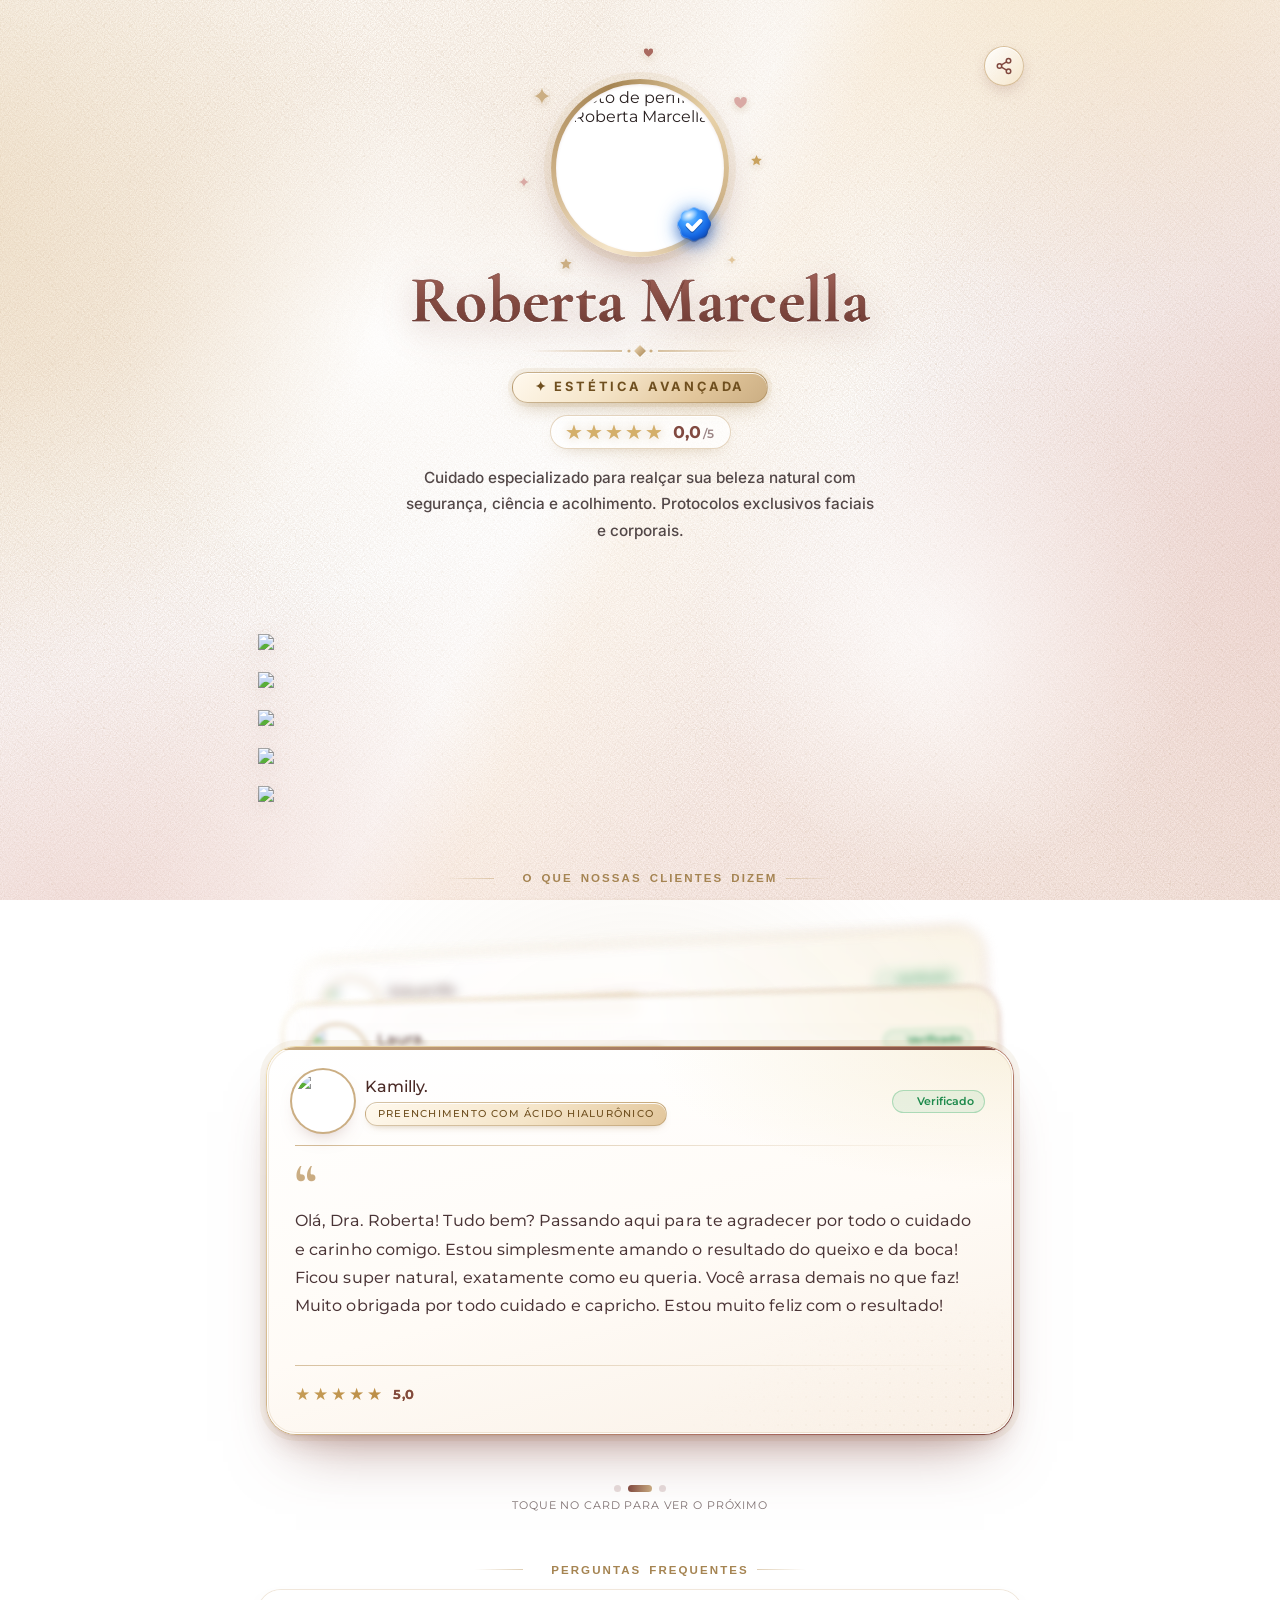
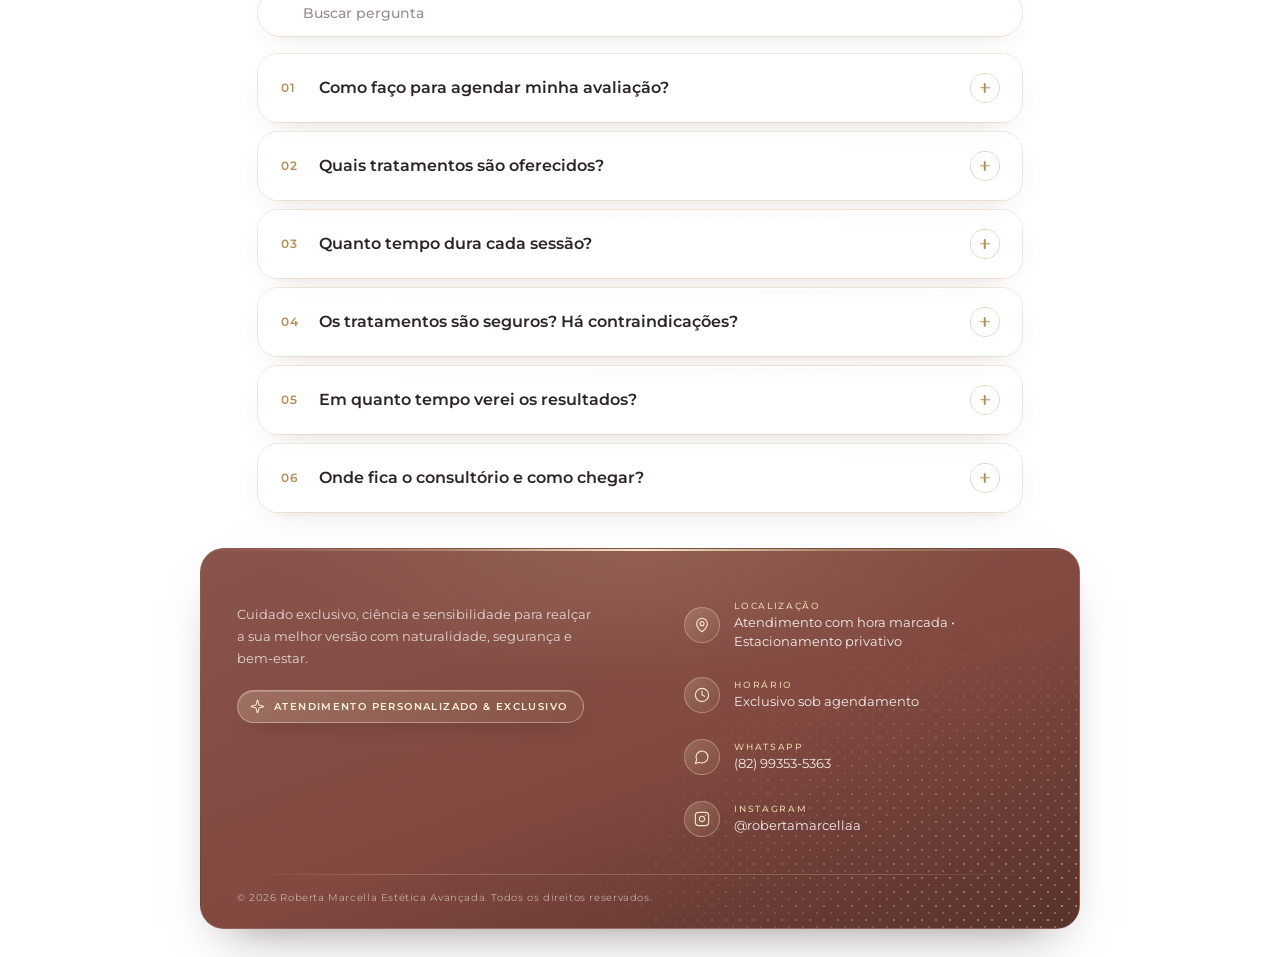
==== commit 67741e27: "Update service descriptions in testimonials" ====
--- a/index.html
+++ b/index.html
@@ -5665,12 +5665,12 @@
                     <div class="testi-author">
                       <div class="testi-avatar">
                         <img id="testiAvatar1"
-                          src="https://images.unsplash.com/photo-1552693673-1bf958298935?q=80&w=300&auto=format&fit=crop"
+                          src="https://uploads.onecompiler.io/452afj92q/452awqkq8/2980999f-4a6c-4ef1-b10b-c19eb5ac2340.jpg"
                           alt="Ana Paula S." class="testi-avatar-img" loading="lazy">
                       </div>
                       <div>
-                        <div class="testi-name">Ana Paula S.</div>
-                        <div class="testi-service">Limpeza de Pele Profunda</div>
+                        <div class="testi-name">Eduarda.</div>
+                        <div class="testi-service">Limpeza de Pele Profunda & botox</div>
                       </div>
                       <div class="testi-badge-verified">
                         <i data-lucide="check" style="width: 10px; height: 10px;"></i>
@@ -5700,12 +5700,12 @@
                     <div class="testi-author">
                       <div class="testi-avatar">
                         <img id="testiAvatar2"
-                          src="https://images.unsplash.com/photo-1540555700478-4be289fbecef?q=80&w=300&auto=format&fit=crop"
+                          src="https://uploads.onecompiler.io/452afj92q/452awqkq8/WhatsApp%20Image%202026-10-11%20at%2017.43.41.jpeg"
                           alt="Camila R." class="testi-avatar-img" loading="lazy">
                       </div>
                       <div>
-                        <div class="testi-name">Camila R.</div>
-                        <div class="testi-service">Protocolo Rejuvenescimento</div>
+                        <div class="testi-name">Kamilly.</div>
+                        <div class="testi-service">Preenchimento com ácido hialurônico</div>
                       </div>
                       <div class="testi-badge-verified">
                         <i data-lucide="check" style="width: 10px; height: 10px;"></i>
@@ -5735,12 +5735,12 @@
                     <div class="testi-author">
                       <div class="testi-avatar">
                         <img id="testiAvatar3"
-                          src="https://images.unsplash.com/photo-1522337360788-8b13dee7a37e?q=80&w=300&auto=format&fit=crop"
+                          src="https://uploads.onecompiler.io/452afj92q/452awqkq8/a4546a1d-6ac5-40ff-903d-d1bbdc4644c2.jpg"
                           alt="Mariana F." class="testi-avatar-img" loading="lazy">
                       </div>
                       <div>
-                        <div class="testi-name">Mariana F.</div>
-                        <div class="testi-service">toxina botulínica</div>
+                        <div class="testi-name">Laura.</div>
+                        <div class="testi-service">preenchimento com ácido hialurônico</div>
                       </div>
                       <div class="testi-badge-verified">
                         <i data-lucide="check" style="width: 10px; height: 10px;"></i>
